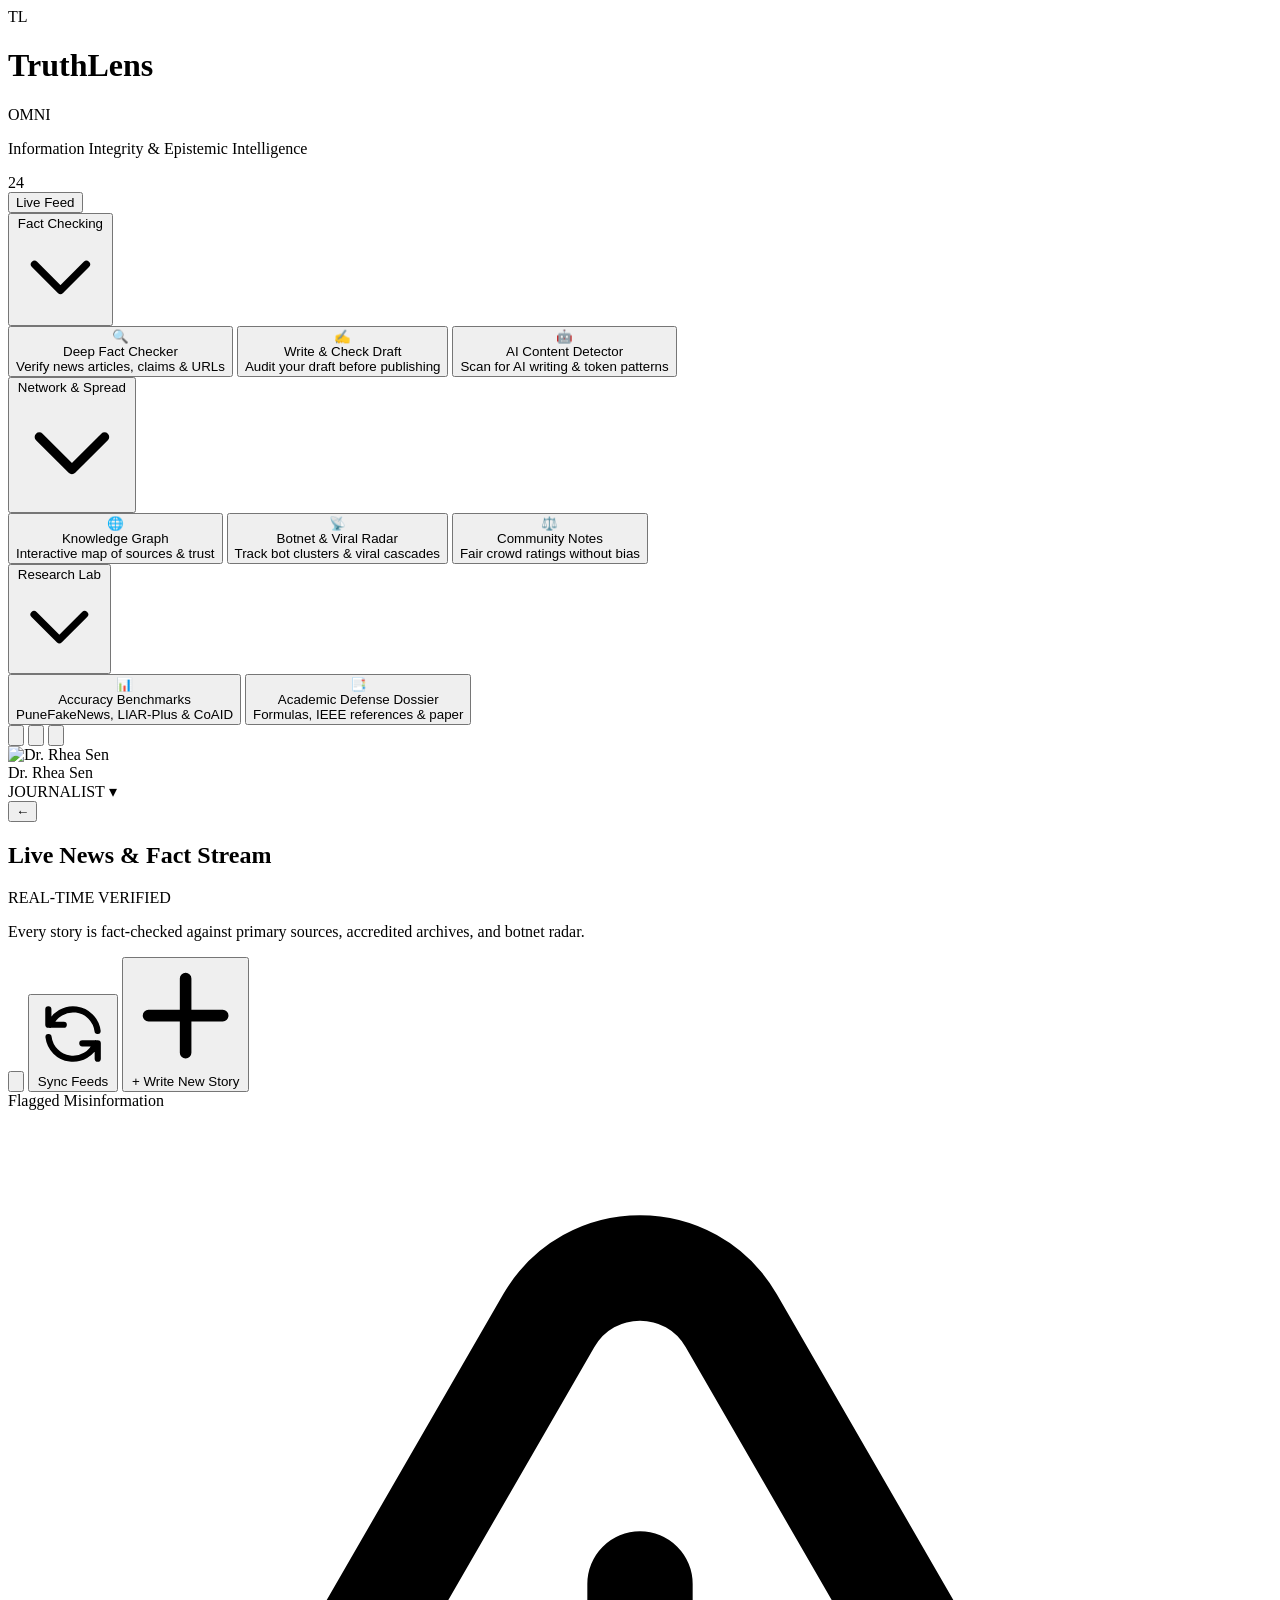
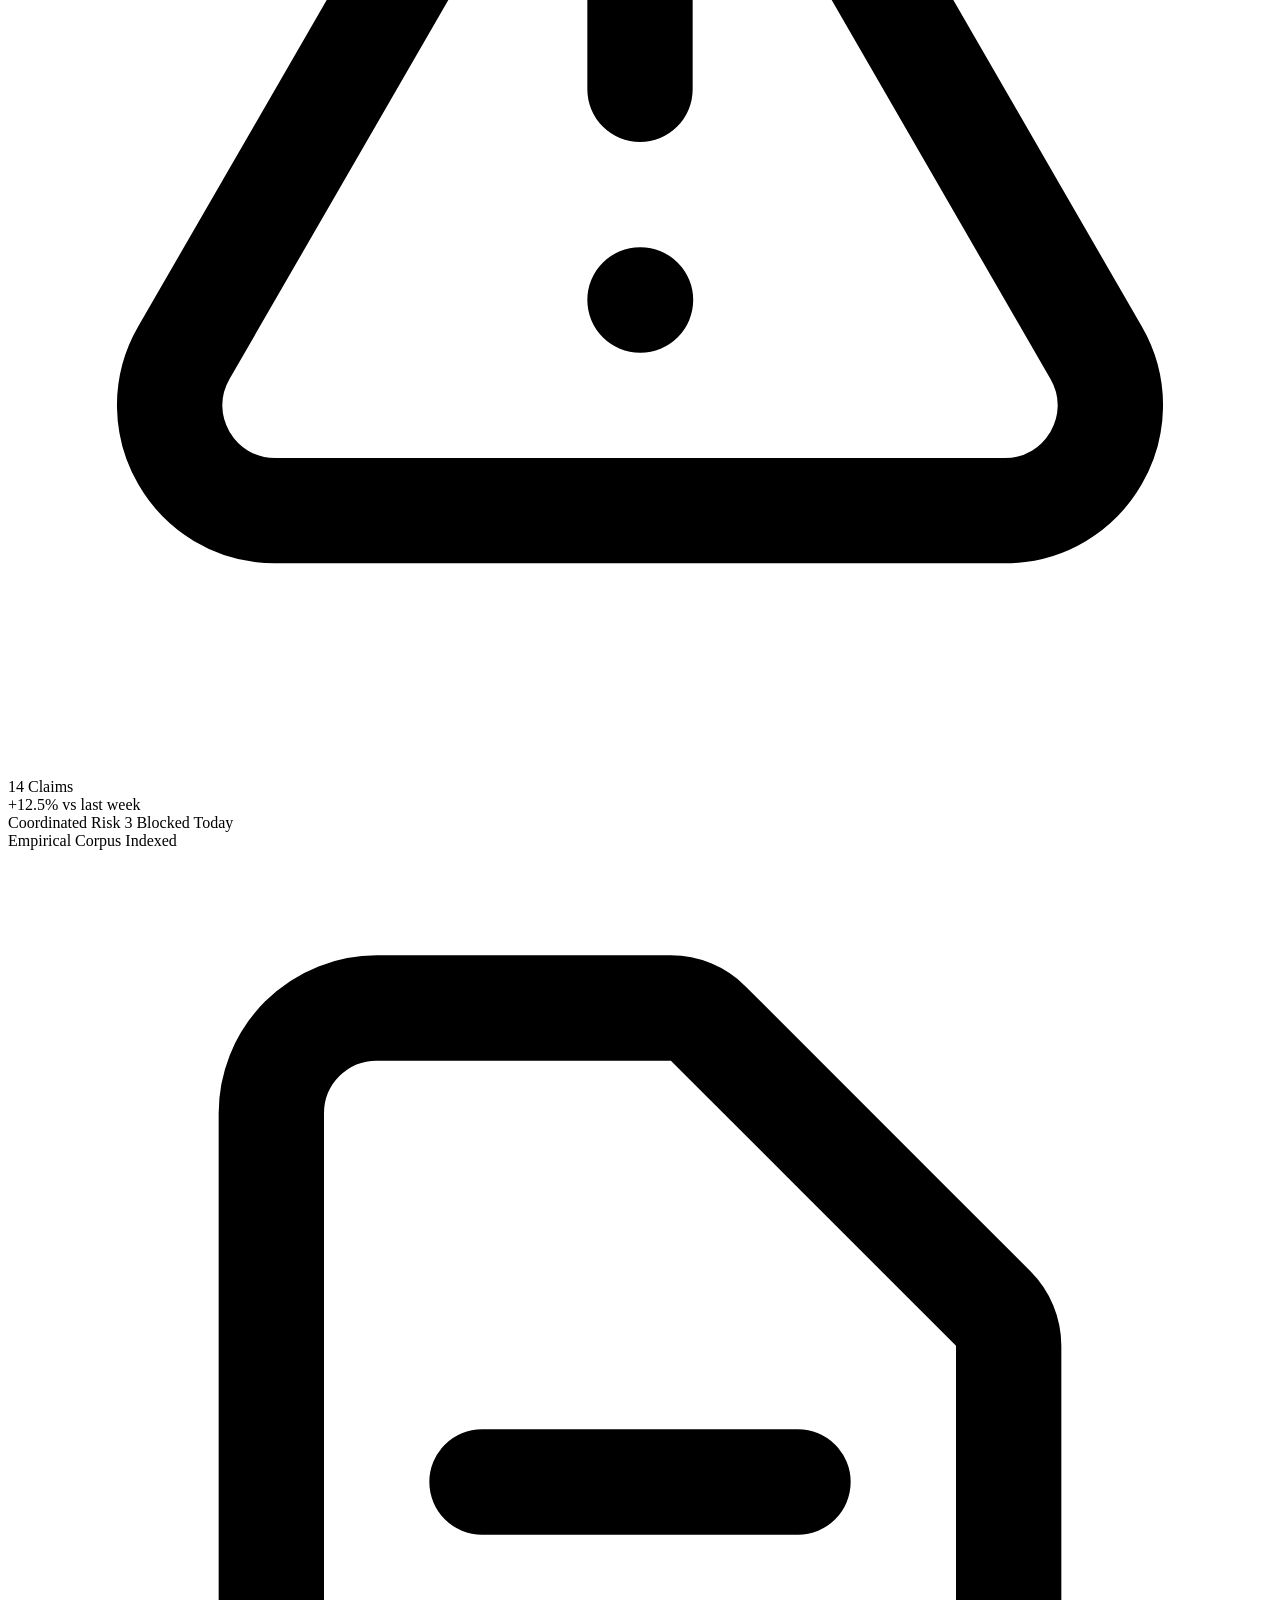
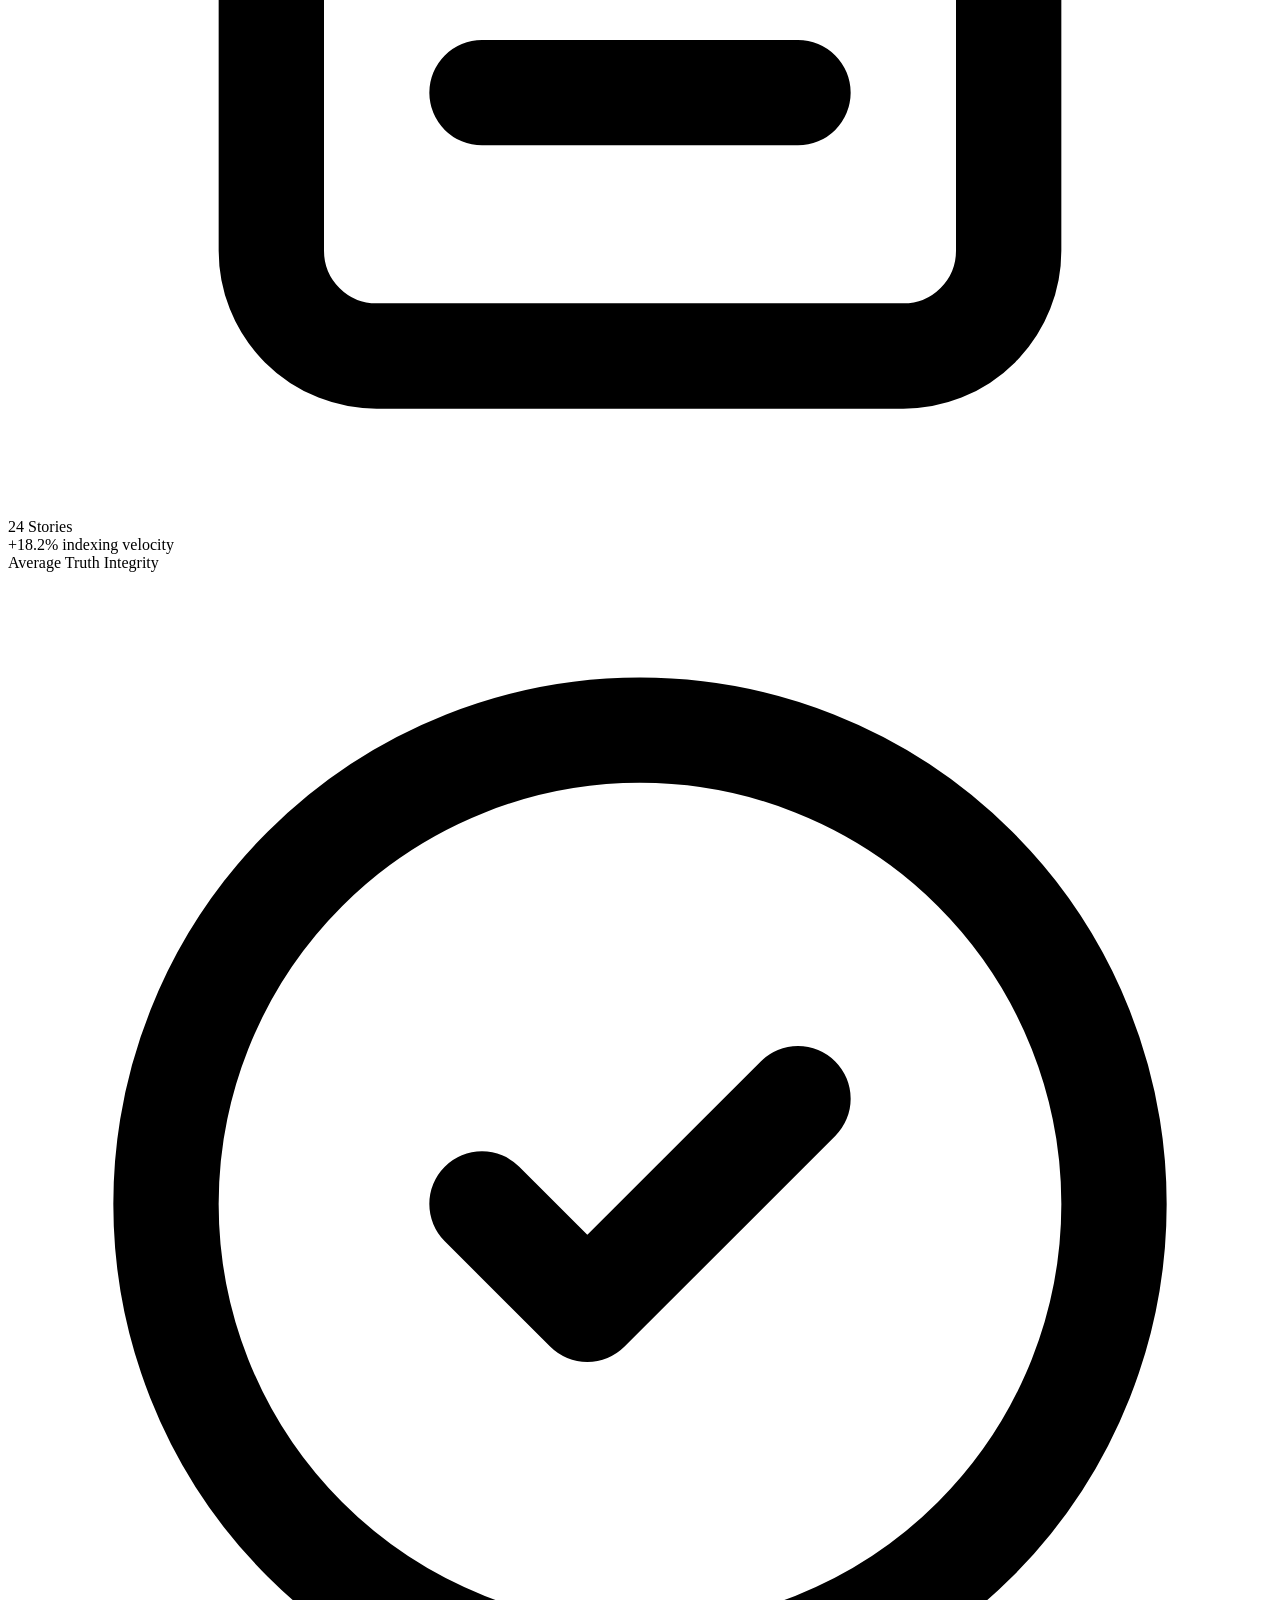
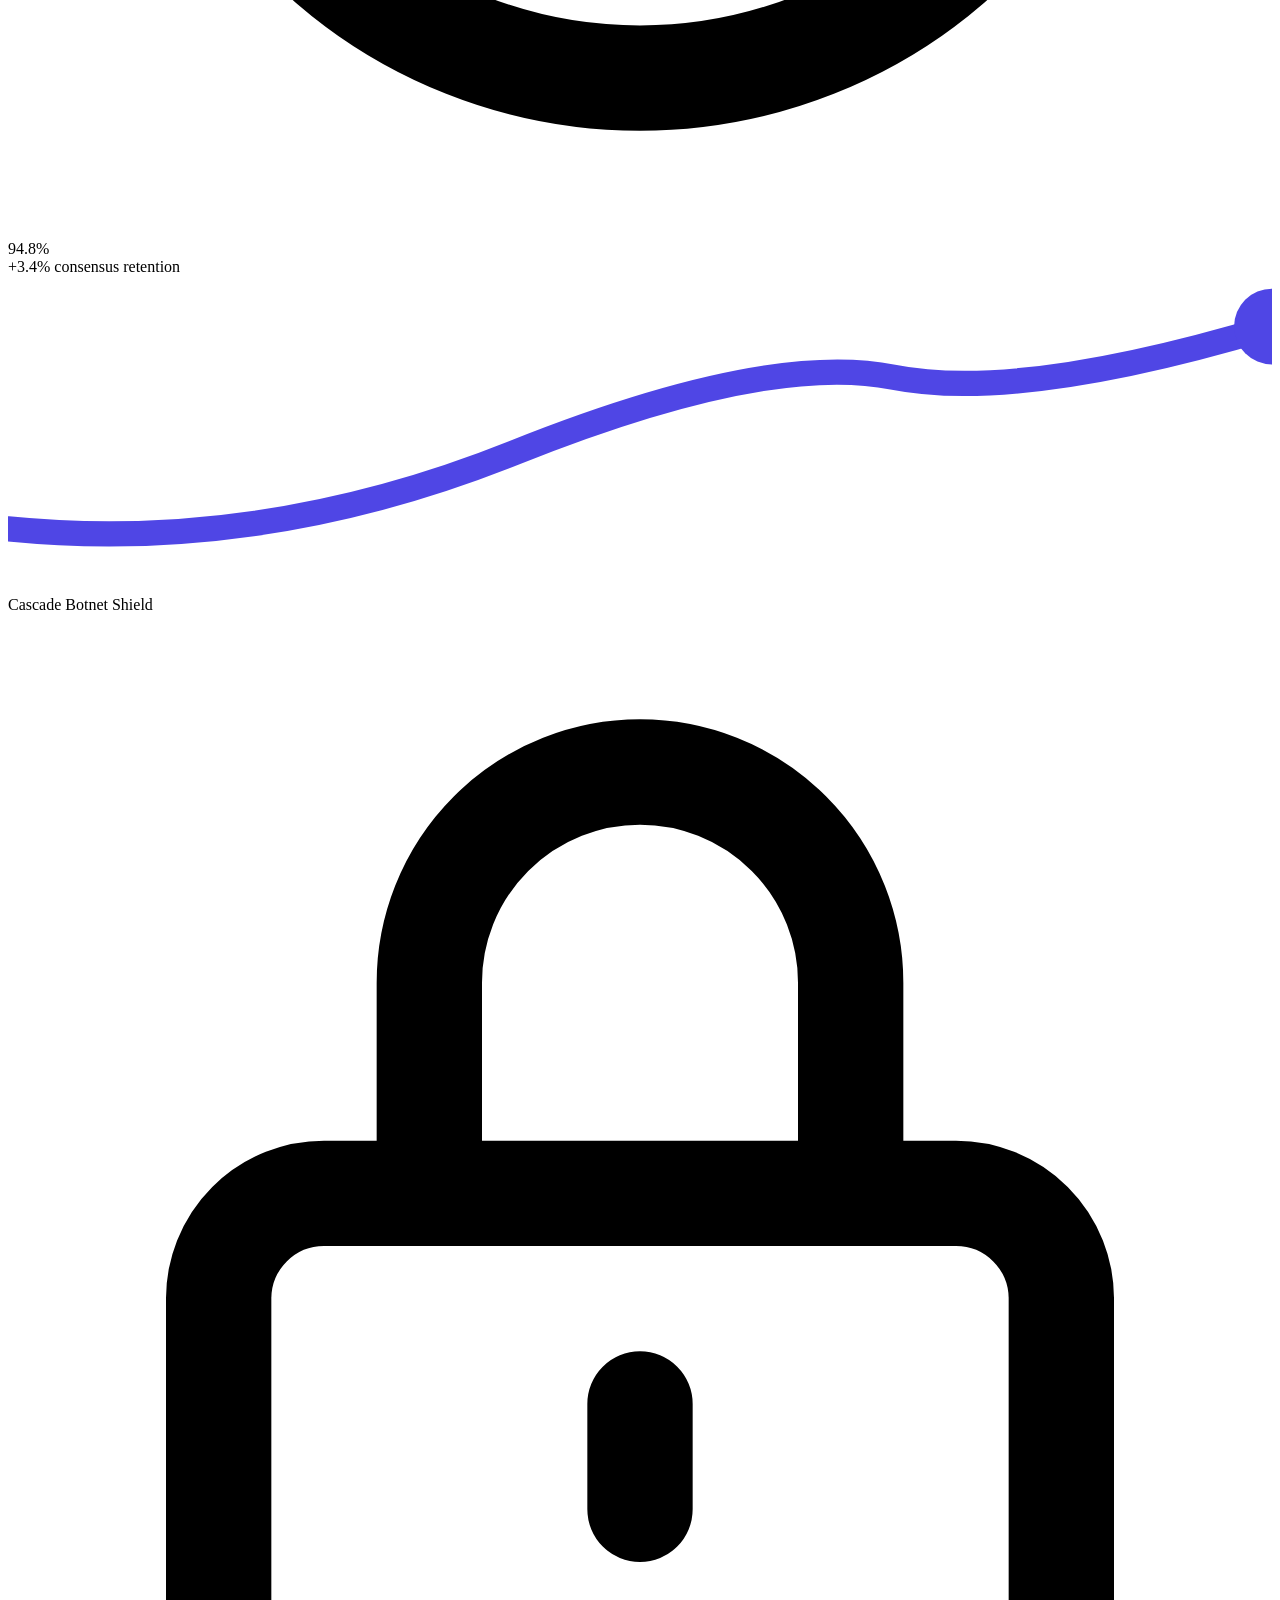
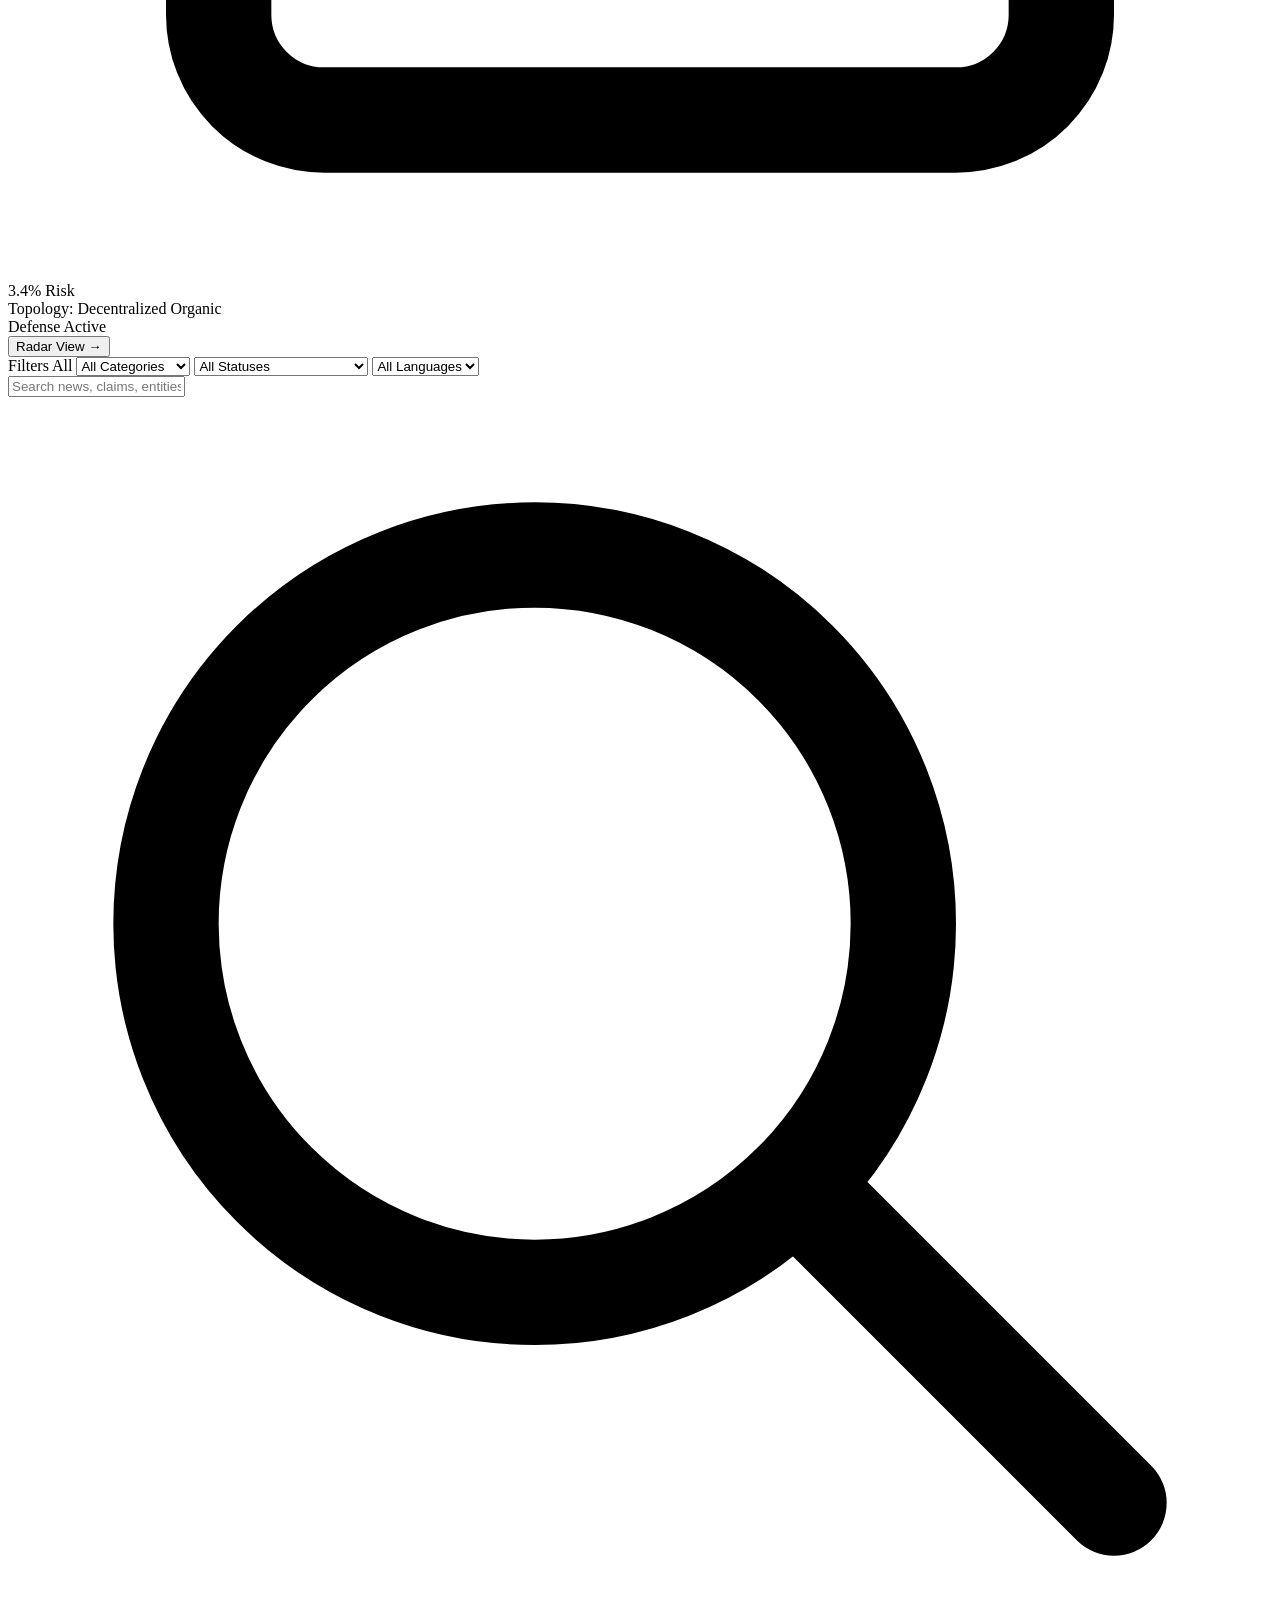
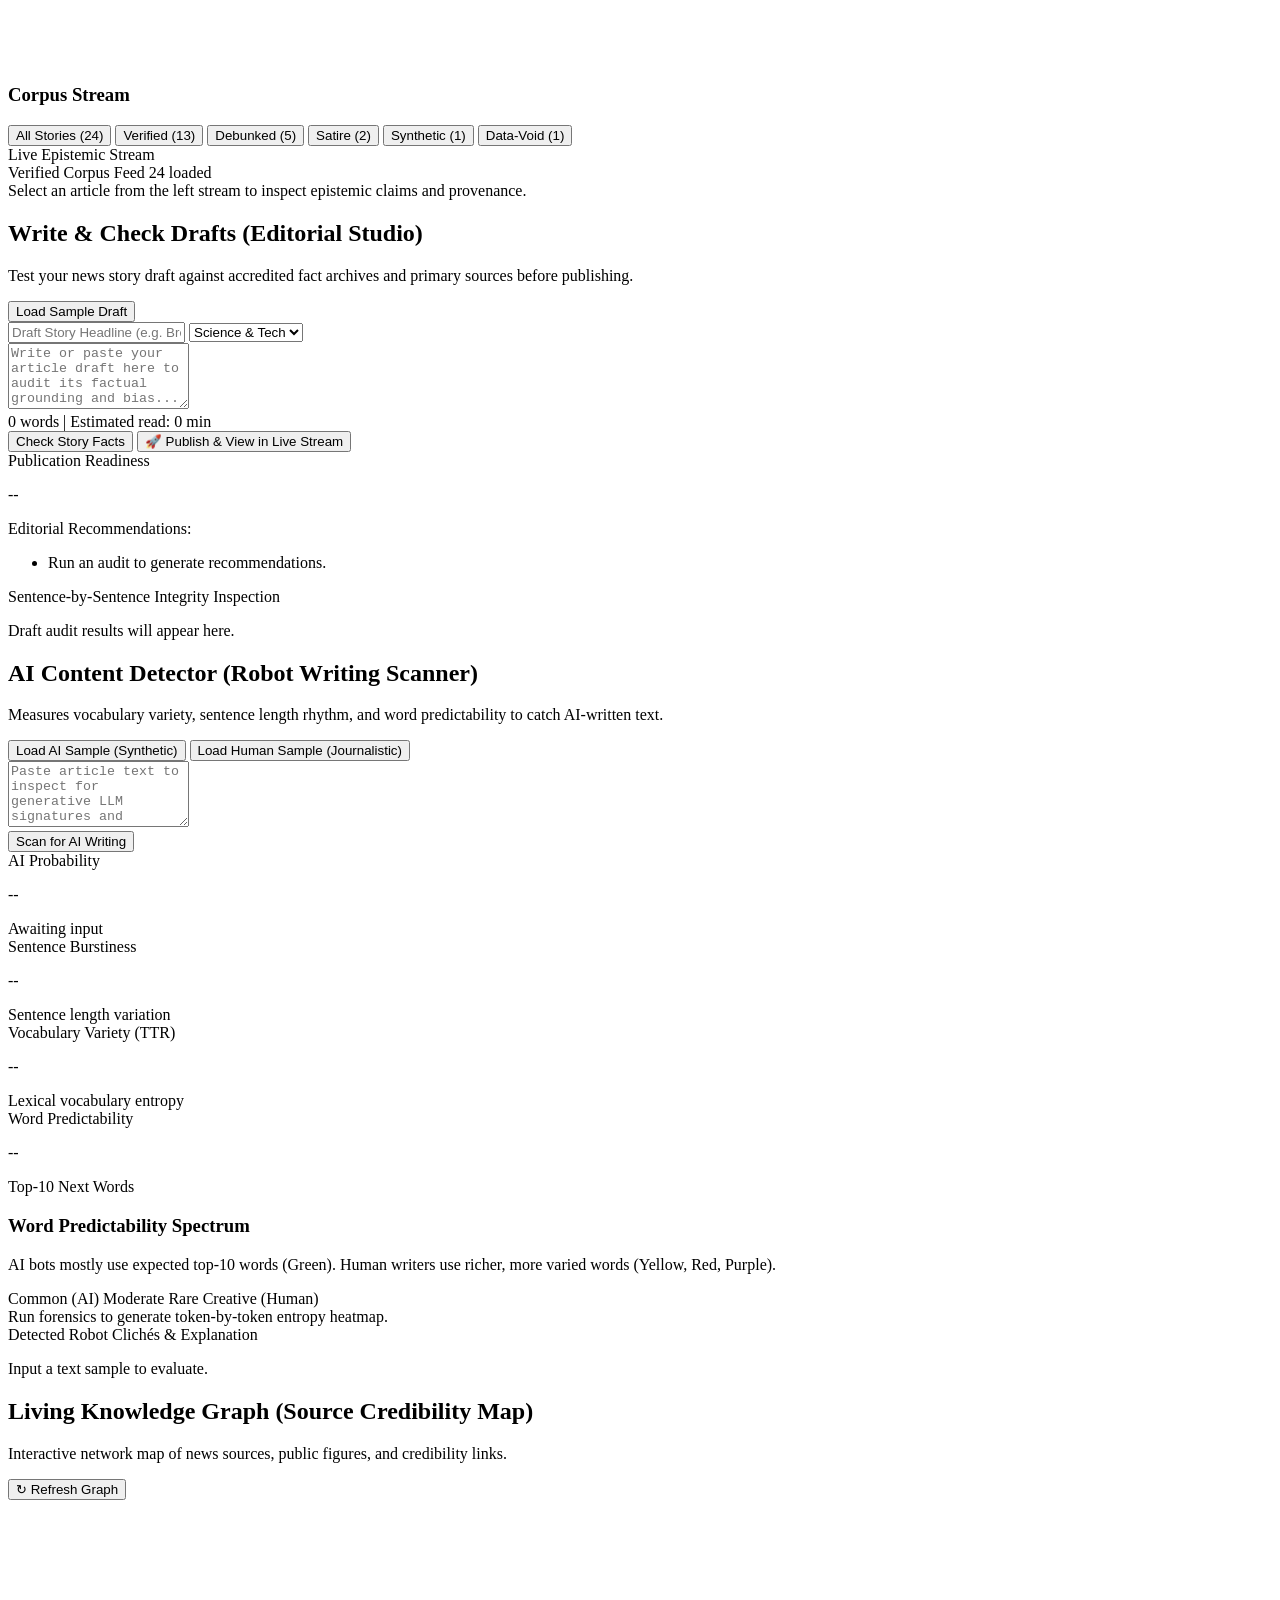
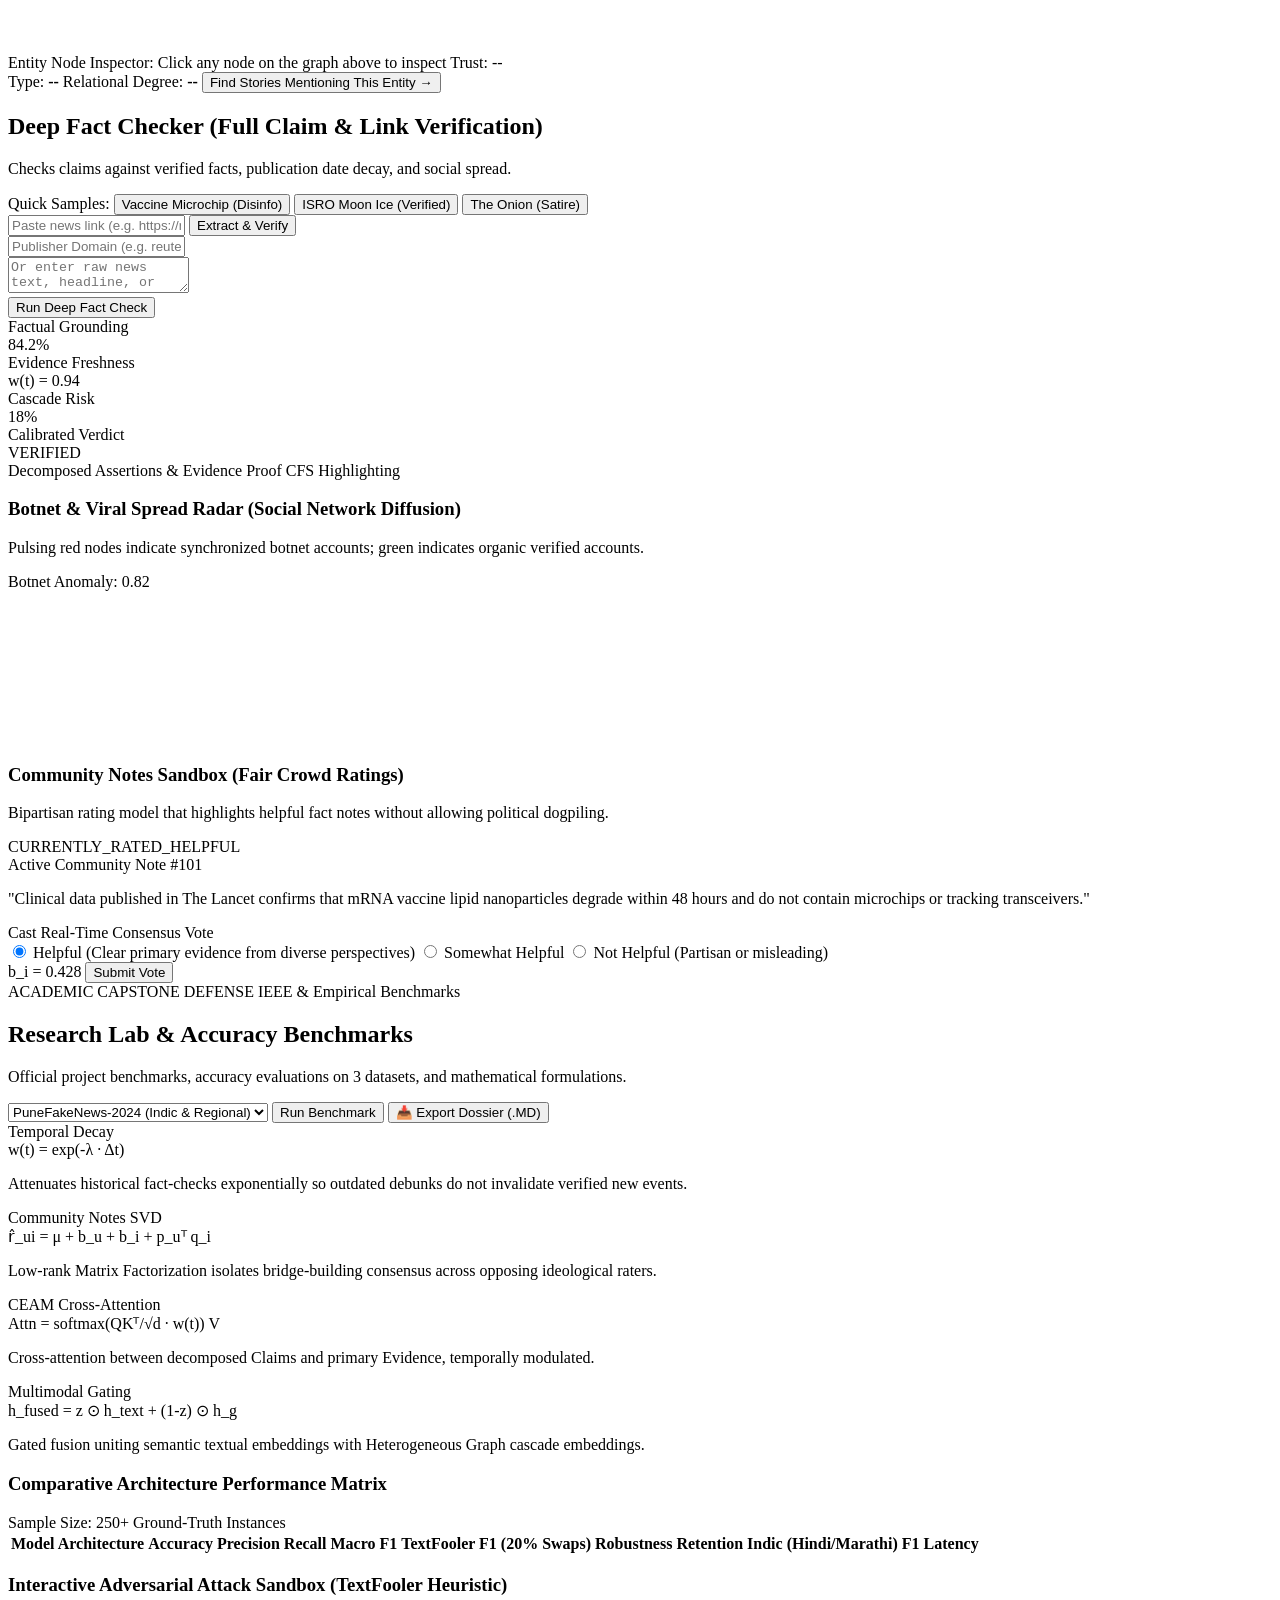
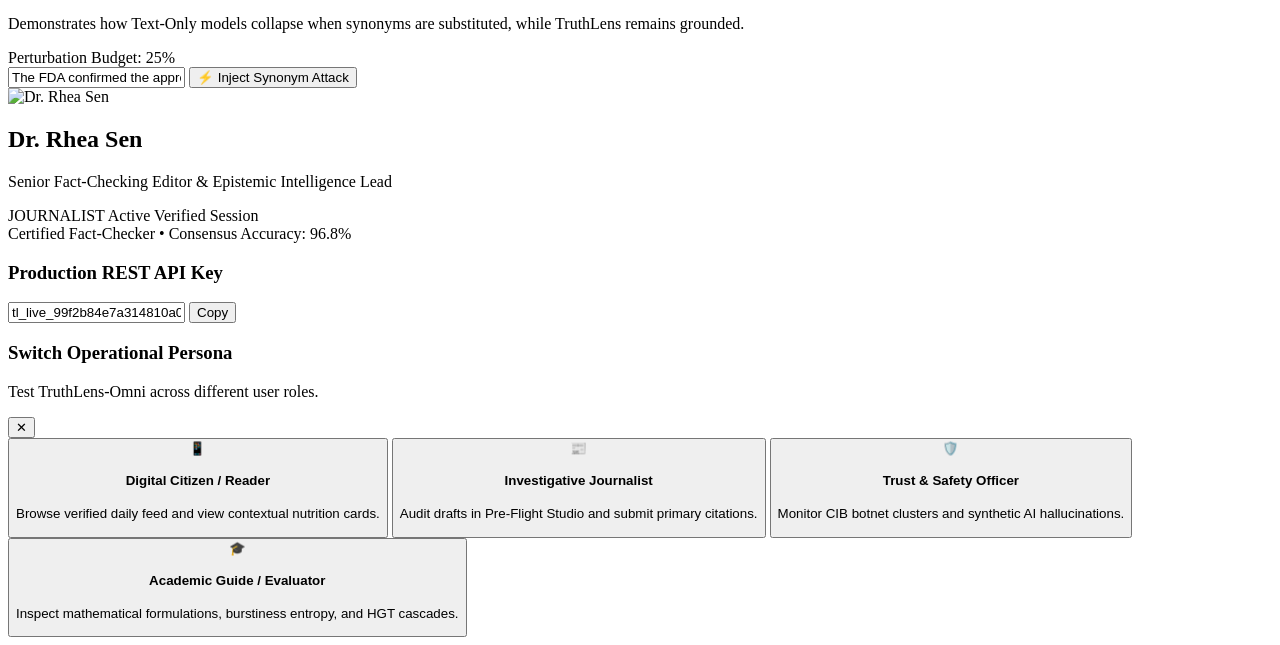
==== src/web/templates/index.html @ 66c55ce2 "feat(ui): implement dropdown navigation, real profile card, simple terminology, smooth redirections," ====
<!DOCTYPE html>
<html lang="en">
<head>
  <meta charset="UTF-8">
  <meta name="viewport" content="width=device-width, initial-scale=1.0">
  <title>TruthLens-Omni | Epistemic Intelligence & Publishing Integrity Platform</title>
  <script src="https://cdn.tailwindcss.com"></script>
  <link rel="preconnect" href="https://fonts.googleapis.com">
  <link rel="preconnect" href="https://fonts.gstatic.com" crossorigin>
  <link href="https://fonts.googleapis.com/css2?family=Plus+Jakarta+Sans:wght@400;500;600;700;800&family=JetBrains+Mono:wght@400;600;700&display=swap" rel="stylesheet">
  <link rel="stylesheet" href="/static/css/styles.css">
  <script>
    tailwind.config = {
      theme: {
        extend: {
          fontFamily: {
            sans: ['"Plus Jakarta Sans"', 'sans-serif'],
            mono: ['"JetBrains Mono"', 'monospace'],
          },
        }
      }
    }
  </script>
</head>
<body class="bg-[#EDEFF5] text-slate-900 font-sans antialiased min-h-screen flex flex-col p-2 sm:p-4 md:p-6 lg:p-8">

  <!-- ========================================================================= -->
  <!-- FINNOVA MASTER DASHBOARD WRAPPER CARD                                      -->
  <!-- ========================================================================= -->
  <div class="w-full max-w-[1440px] mx-auto bg-white rounded-3xl md:rounded-[36px] p-5 sm:p-7 md:p-9 shadow-[0_25px_60px_-15px_rgba(15,23,42,0.07)] border border-slate-200/90 flex flex-col space-y-6">

    <!-- ======================================================================= -->
    <!-- TOP NAVIGATION PILL BAR                                                 -->
    <!-- ======================================================================= -->
    <header class="w-full flex items-center justify-between pb-4 flex-wrap gap-4 border-b border-slate-100">
      <!-- Brand Logo -->
      <div class="flex items-center gap-3 cursor-pointer" onclick="window.location.hash='feed'">
        <div class="w-11 h-11 rounded-2xl bg-gradient-to-tr from-indigo-600 to-indigo-500 flex items-center justify-center text-white font-extrabold text-lg tracking-wider shadow-md shadow-indigo-600/30">
          TL
        </div>
        <div>
          <div class="flex items-center gap-1.5">
            <h1 class="text-base font-extrabold text-slate-900 tracking-tight leading-none">TruthLens</h1>
            <span class="px-1.5 py-0.5 rounded text-[10px] font-bold bg-indigo-50 text-indigo-700 border border-indigo-200/60 leading-none">OMNI</span>
          </div>
          <p class="text-[11px] text-slate-500 font-medium tracking-tight mt-0.5">Information Integrity & Epistemic Intelligence</p>
        </div>
      </div>

      <!-- Center Navigation with Grouped Dropdowns (Finnova Style) -->
      <div class="flex items-center gap-2">
        <span class="w-7 h-7 rounded-full bg-slate-100 border border-slate-200/80 text-slate-700 font-bold text-xs flex items-center justify-center shadow-xs">24</span>
        <nav class="flex items-center bg-[#151624] p-1.5 rounded-full shadow-lg border border-slate-800/90 relative">
          
          <!-- 1. Live Feed (Direct Tab) -->
          <button data-tab="feed" onclick="switchTab('feed')" class="nav-tab-btn px-4 py-1.5 rounded-full text-xs font-semibold transition bg-indigo-600 text-white shadow-xs whitespace-nowrap">
            Live Feed
          </button>

          <!-- 2. Fact Checking Dropdown -->
          <div class="nav-dropdown-group">
            <button class="nav-group-trigger px-3.5 py-1.5 rounded-full text-xs font-medium text-slate-300 hover:text-white flex items-center gap-1 transition">
              <span>Fact Checking</span>
              <svg class="w-3 h-3 text-slate-400" fill="none" stroke="currentColor" viewBox="0 0 24 24"><path stroke-linecap="round" stroke-linejoin="round" stroke-width="2" d="M19 9l-7 7-7-7"></path></svg>
            </button>
            <div class="nav-dropdown-menu absolute top-full left-0 mt-2 bg-[#151624] border border-slate-700/80 rounded-2xl p-2 shadow-2xl z-50 min-w-[260px] flex-col gap-1 backdrop-blur-md">
              <button onclick="switchTab('verify')" data-tab="verify" class="nav-tab-btn nav-dropdown-item">
                <span class="text-base">🔍</span>
                <div>
                  <div class="font-bold text-white text-xs">Deep Fact Checker</div>
                  <div class="text-[10px] text-slate-400">Verify news articles, claims & URLs</div>
                </div>
              </button>
              <button onclick="switchTab('preflight')" data-tab="preflight" class="nav-tab-btn nav-dropdown-item">
                <span class="text-base">✍️</span>
                <div>
                  <div class="font-bold text-white text-xs">Write & Check Draft</div>
                  <div class="text-[10px] text-slate-400">Audit your draft before publishing</div>
                </div>
              </button>
              <button onclick="switchTab('forensics')" data-tab="forensics" class="nav-tab-btn nav-dropdown-item">
                <span class="text-base">🤖</span>
                <div>
                  <div class="font-bold text-white text-xs">AI Content Detector</div>
                  <div class="text-[10px] text-slate-400">Scan for AI writing & token patterns</div>
                </div>
              </button>
            </div>
          </div>

          <!-- 3. Network & Social Dropdown -->
          <div class="nav-dropdown-group">
            <button class="nav-group-trigger px-3.5 py-1.5 rounded-full text-xs font-medium text-slate-300 hover:text-white flex items-center gap-1 transition">
              <span>Network & Spread</span>
              <svg class="w-3 h-3 text-slate-400" fill="none" stroke="currentColor" viewBox="0 0 24 24"><path stroke-linecap="round" stroke-linejoin="round" stroke-width="2" d="M19 9l-7 7-7-7"></path></svg>
            </button>
            <div class="nav-dropdown-menu absolute top-full left-0 mt-2 bg-[#151624] border border-slate-700/80 rounded-2xl p-2 shadow-2xl z-50 min-w-[270px] flex-col gap-1 backdrop-blur-md">
              <button onclick="switchTab('graph')" data-tab="graph" class="nav-tab-btn nav-dropdown-item">
                <span class="text-base">🌐</span>
                <div>
                  <div class="font-bold text-white text-xs">Knowledge Graph</div>
                  <div class="text-[10px] text-slate-400">Interactive map of sources & trust</div>
                </div>
              </button>
              <button onclick="switchTab('cascades')" data-tab="cascades" class="nav-tab-btn nav-dropdown-item">
                <span class="text-base">📡</span>
                <div>
                  <div class="font-bold text-white text-xs">Botnet & Viral Radar</div>
                  <div class="text-[10px] text-slate-400">Track bot clusters & viral cascades</div>
                </div>
              </button>
              <button onclick="switchTab('consensus')" data-tab="consensus" class="nav-tab-btn nav-dropdown-item">
                <span class="text-base">⚖️</span>
                <div>
                  <div class="font-bold text-white text-xs">Community Notes</div>
                  <div class="text-[10px] text-slate-400">Fair crowd ratings without bias</div>
                </div>
              </button>
            </div>
          </div>

          <!-- 4. Research Lab Dropdown -->
          <div class="nav-dropdown-group">
            <button class="nav-group-trigger px-3.5 py-1.5 rounded-full text-xs font-medium text-slate-300 hover:text-white flex items-center gap-1 transition">
              <span>Research Lab</span>
              <svg class="w-3 h-3 text-slate-400" fill="none" stroke="currentColor" viewBox="0 0 24 24"><path stroke-linecap="round" stroke-linejoin="round" stroke-width="2" d="M19 9l-7 7-7-7"></path></svg>
            </button>
            <div class="nav-dropdown-menu absolute top-full right-0 mt-2 bg-[#151624] border border-slate-700/80 rounded-2xl p-2 shadow-2xl z-50 min-w-[270px] flex-col gap-1 backdrop-blur-md">
              <button onclick="switchTab('guide')" data-tab="guide" class="nav-tab-btn nav-dropdown-item">
                <span class="text-base">📊</span>
                <div>
                  <div class="font-bold text-white text-xs">Accuracy Benchmarks</div>
                  <div class="text-[10px] text-slate-400">PuneFakeNews, LIAR-Plus & CoAID</div>
                </div>
              </button>
              <button onclick="switchTab('guide')" data-tab="guide" class="nav-tab-btn nav-dropdown-item">
                <span class="text-base">📑</span>
                <div>
                  <div class="font-bold text-white text-xs">Academic Defense Dossier</div>
                  <div class="text-[10px] text-slate-400">Formulas, IEEE references & paper</div>
                </div>
              </button>
            </div>
          </div>

        </nav>
      </div>

      <!-- Right Controls: Finnova Utility Icons & Real Profile Picture -->
      <div class="flex items-center gap-3">
        <button onclick="switchTab('guide')" class="w-9 h-9 rounded-xl bg-slate-50 hover:bg-slate-100 border border-slate-200 text-slate-600 flex items-center justify-center transition shadow-2xs" title="Documentation & Dossier">
          <svg class="w-4 h-4" fill="none" stroke="currentColor" viewBox="0 0 24 24"><path stroke-linecap="round" stroke-linejoin="round" stroke-width="2" d="M9 12h6m-6 4h6m2 5H7a2 2 0 01-2-2V5a2 2 0 012-2h5.586a1 1 0 01.707.293l5.414 5.414a1 1 0 01.293.707V19a2 2 0 01-2 2z"></path></svg>
        </button>
        <button onclick="switchTab('cascades')" class="w-9 h-9 rounded-xl bg-slate-50 hover:bg-slate-100 border border-slate-200 text-slate-600 flex items-center justify-center transition shadow-2xs relative" title="Alerts & Botnet Warnings">
          <svg class="w-4 h-4" fill="none" stroke="currentColor" viewBox="0 0 24 24"><path stroke-linecap="round" stroke-linejoin="round" stroke-width="2" d="M15 17h5l-1.405-1.405A2.032 2.032 0 0118 14.158V11a6.002 6.002 0 00-4-5.659V5a2 2 0 10-4 0v.341C7.67 6.165 6 8.388 6 11v3.159c0 .538-.214 1.055-.595 1.436L4 17h5m6 0v1a3 3 0 11-6 0v-1m6 0H9"></path></svg>
          <span class="absolute top-1.5 right-1.5 w-2 h-2 rounded-full bg-rose-500 ring-2 ring-white"></span>
        </button>
        <button onclick="switchTab('profile')" class="w-9 h-9 rounded-xl bg-slate-50 hover:bg-slate-100 border border-slate-200 text-slate-600 flex items-center justify-center transition shadow-2xs" title="System Settings">
          <svg class="w-4 h-4" fill="none" stroke="currentColor" viewBox="0 0 24 24"><path stroke-linecap="round" stroke-linejoin="round" stroke-width="2" d="M10.325 4.317c.426-1.756 2.924-1.756 3.35 0a1.724 1.724 0 002.573 1.066c1.543-.94 3.31.826 2.37 2.37a1.724 1.724 0 001.065 2.572c1.756.426 1.756 2.924 0 3.35a1.724 1.724 0 00-1.066 2.573c.94 1.543-.826 3.31-2.37 2.37a1.724 1.724 0 00-2.572 1.065c-.426 1.756-2.924 1.756-3.35 0a1.724 1.724 0 00-2.573-1.066c-1.543.94-3.31-.826-2.37-2.37a1.724 1.724 0 00-1.065-2.572c-1.756-.426-1.756-2.924 0-3.35a1.724 1.724 0 001.066-2.573c-.94-1.543.826-3.31 2.37-2.37.996.608 2.296.07 2.572-1.065z"></path><path stroke-linecap="round" stroke-linejoin="round" stroke-width="2" d="M15 12a3 3 0 11-6 0 3 3 0 016 0z"></path></svg>
        </button>

        <!-- Real Profile Picture + User Card -->
        <div onclick="openAuthModal()" class="pl-1.5 pr-3.5 py-1.5 bg-white hover:bg-slate-50 border border-slate-200/90 rounded-full cursor-pointer shadow-xs flex items-center gap-2.5 transition">
          <div class="relative w-8 h-8 rounded-full overflow-hidden ring-2 ring-indigo-600/20">
            <img src="https://images.unsplash.com/photo-1534528741775-53994a69daeb?auto=format&fit=crop&w=120&h=120&q=80" alt="Dr. Rhea Sen" class="w-full h-full object-cover">
            <span class="absolute bottom-0 right-0 w-2 h-2 rounded-full bg-emerald-500 ring-1 ring-white"></span>
          </div>
          <div class="text-left hidden sm:block">
            <div class="text-xs font-bold text-slate-900 leading-tight">Dr. Rhea Sen</div>
            <div class="text-[10px] text-slate-500 font-medium flex items-center gap-1">
              <span id="user-role-badge">JOURNALIST</span>
              <span>▾</span>
            </div>
          </div>
        </div>
      </div>
    </header>

    <!-- ======================================================================= -->
    <!-- MAIN APP CONTAINER                                                      -->
    <!-- ======================================================================= -->
    <main class="w-full flex-1">

      <!-- ===================================================================== -->
      <!-- TAB 1: DAILY EPISTEMIC FEED ("Daily Info")                            -->
      <!-- ===================================================================== -->
      <section id="page-feed" class="page-view space-y-6">
        
        <!-- Top Title & Quick Actions Row -->
        <div class="flex items-center justify-between flex-wrap gap-4 pt-1">
          <div class="flex items-center gap-3">
            <button onclick="resetFeedFilters()" class="w-9 h-9 rounded-full bg-slate-100 hover:bg-slate-200 text-slate-700 flex items-center justify-center text-sm font-bold transition shadow-xs" title="Reset View">
              ←
            </button>
            <div>
              <div class="flex items-center gap-2">
                <h2 class="text-2xl font-extrabold text-slate-900 tracking-tight">Live News & Fact Stream</h2>
                <span class="px-2 py-0.5 rounded-full text-[10px] font-bold bg-emerald-50 text-emerald-700 border border-emerald-200">REAL-TIME VERIFIED</span>
              </div>
              <p class="text-xs text-slate-500 font-medium mt-0.5">Every story is fact-checked against primary sources, accredited archives, and botnet radar.</p>
            </div>
          </div>
          <div class="flex items-center gap-2">
            <button onclick="resetFeedFilters()" class="p-2.5 rounded-xl bg-white border border-slate-200 text-slate-600 hover:text-slate-900 hover:bg-slate-50 shadow-xs transition" title="Reset Filters">
              <svg class="w-4 h-4" fill="none" stroke="currentColor" viewBox="0 0 24 24"><path stroke-linecap="round" stroke-linejoin="round" stroke-width="2" d="M4 4v5h.582m15.356 2A8.001 8.001 0 004.582 9m0 0H9m11 11v-5h-.581m0 0a8.003 8.003 0 01-15.357-2m15.357 2H15"></path></svg>
            </button>
            <button id="btn-sync-feeds" class="px-4 py-2.5 bg-white hover:bg-slate-50 border border-slate-200 text-slate-700 rounded-full text-xs font-semibold shadow-xs transition flex items-center gap-2">
              <svg class="w-3.5 h-3.5 text-slate-500" fill="none" stroke="currentColor" viewBox="0 0 24 24"><path stroke-linecap="round" stroke-linejoin="round" stroke-width="2" d="M4 4v5h.582m15.356 2A8.001 8.001 0 004.582 9m0 0H9m11 11v-5h-.581m0 0a8.003 8.003 0 01-15.357-2m15.357 2H15"></path></svg>
              <span>Sync Feeds</span>
            </button>
            <button onclick="switchTab('preflight')" class="px-5 py-2.5 bg-indigo-600 hover:bg-indigo-700 text-white rounded-full text-xs font-bold shadow-md shadow-indigo-600/25 transition flex items-center gap-1.5">
              <svg class="w-3.5 h-3.5" fill="none" stroke="currentColor" viewBox="0 0 24 24"><path stroke-linecap="round" stroke-linejoin="round" stroke-width="2.5" d="M12 4v16m8-8H4"></path></svg>
              <span>+ Write New Story</span>
            </button>
          </div>
        </div>

      <!-- 4 Finnova KPI Metric Cards -->
      <div class="grid grid-cols-1 sm:grid-cols-2 lg:grid-cols-4 gap-4">
        <!-- Card 1: Misinformation Flagged -->
        <div class="bg-white rounded-2xl p-5 border border-slate-200/90 card-shadow flex flex-col justify-between h-44 hover:border-slate-300 transition">
          <div class="flex items-center justify-between">
            <span class="text-xs text-slate-500 font-semibold tracking-tight">Flagged Misinformation</span>
            <div class="w-7 h-7 rounded-lg bg-rose-50 border border-rose-200/60 flex items-center justify-center text-rose-600">
              <svg class="w-3.5 h-3.5" fill="none" stroke="currentColor" viewBox="0 0 24 24"><path stroke-linecap="round" stroke-linejoin="round" stroke-width="2" d="M12 9v2m0 4h.01m-6.938 4h13.856c1.54 0 2.502-1.667 1.732-3L13.732 4c-.77-1.333-2.694-1.333-3.464 0L3.34 16c-.77 1.333.192 3 1.732 3z"></path></svg>
            </div>
          </div>
          <div>
            <div id="stat-card-debunked" class="text-3xl font-extrabold text-slate-900 tabular tracking-tight">14 Claims</div>
            <div class="text-xs text-rose-600 font-semibold mt-1 flex items-center gap-1">
              <span>+12.5%</span> <span class="text-slate-400 font-normal">vs last week</span>
            </div>
          </div>
          <div class="pt-2.5 border-t border-slate-100 flex items-center justify-between text-xs">
            <span class="inline-flex items-center gap-1.5 px-2 py-0.5 rounded text-[10px] font-semibold bg-rose-50 text-rose-700 border border-rose-200/60">
              <span class="w-1.5 h-1.5 rounded-full bg-rose-500"></span> Coordinated Risk
            </span>
            <span class="text-[11px] text-slate-400 font-medium">3 Blocked Today</span>
          </div>
        </div>

        <!-- Card 2: Empirically Verified Stories -->
        <div class="bg-white rounded-2xl p-5 border border-slate-200/90 card-shadow flex flex-col justify-between h-44 hover:border-slate-300 transition">
          <div class="flex items-center justify-between">
            <span class="text-xs text-slate-500 font-semibold tracking-tight">Empirical Corpus Indexed</span>
            <div class="w-7 h-7 rounded-lg bg-indigo-50 border border-indigo-200/60 flex items-center justify-center text-indigo-600">
              <svg class="w-3.5 h-3.5" fill="none" stroke="currentColor" viewBox="0 0 24 24"><path stroke-linecap="round" stroke-linejoin="round" stroke-width="2" d="M9 12h6m-6 4h6m2 5H7a2 2 0 01-2-2V5a2 2 0 012-2h5.586a1 1 0 01.707.293l5.414 5.414a1 1 0 01.293.707V19a2 2 0 01-2 2z"></path></svg>
            </div>
          </div>
          <div>
            <div id="stat-card-verified" class="text-3xl font-extrabold text-slate-900 tabular tracking-tight">24 Stories</div>
            <div class="text-xs text-emerald-600 font-semibold mt-1 flex items-center gap-1">
              <span>+18.2%</span> <span class="text-slate-400 font-normal">indexing velocity</span>
            </div>
          </div>
          <!-- Mini CSS Bar Chart (Finnova style) -->
          <div class="flex items-end gap-1.5 h-7 pt-1">
            <div class="flex-1 bg-indigo-100 hover:bg-indigo-600 rounded-t transition-all h-2.5" title="Mon"></div>
            <div class="flex-1 bg-indigo-100 hover:bg-indigo-600 rounded-t transition-all h-4" title="Tue"></div>
            <div class="flex-1 bg-indigo-200 hover:bg-indigo-600 rounded-t transition-all h-6" title="Wed"></div>
            <div class="flex-1 bg-indigo-600 rounded-t transition-all h-7" title="Thu"></div>
            <div class="flex-1 bg-indigo-200 hover:bg-indigo-600 rounded-t transition-all h-5" title="Fri"></div>
            <div class="flex-1 bg-indigo-600 rounded-t transition-all h-6" title="Sat"></div>
          </div>
        </div>

        <!-- Card 3: Average Truth Integrity -->
        <div class="bg-white rounded-2xl p-5 border border-slate-200/90 card-shadow flex flex-col justify-between h-44 hover:border-slate-300 transition">
          <div class="flex items-center justify-between">
            <span class="text-xs text-slate-500 font-semibold tracking-tight">Average Truth Integrity</span>
            <div class="w-7 h-7 rounded-lg bg-emerald-50 border border-emerald-200/60 flex items-center justify-center text-emerald-600">
              <svg class="w-3.5 h-3.5" fill="none" stroke="currentColor" viewBox="0 0 24 24"><path stroke-linecap="round" stroke-linejoin="round" stroke-width="2" d="M9 12l2 2 4-4m6 2a9 9 0 11-18 0 9 9 0 0118 0z"></path></svg>
            </div>
          </div>
          <div>
            <div id="stat-card-truth" class="text-3xl font-extrabold text-slate-900 tabular tracking-tight">94.8%</div>
            <div class="text-xs text-emerald-600 font-semibold mt-1 flex items-center gap-1">
              <span>+3.4%</span> <span class="text-slate-400 font-normal">consensus retention</span>
            </div>
          </div>
          <!-- Mini Sparkline SVG -->
          <div class="w-full h-7 pt-1">
            <svg class="w-full h-full overflow-visible" viewBox="0 0 100 25" preserveAspectRatio="none">
              <path d="M 0,20 Q 20,22 40,14 T 70,8 T 100,4" fill="none" stroke="#4F46E5" stroke-width="2" stroke-linecap="round"></path>
              <circle cx="100" cy="4" r="3" fill="#4F46E5"></circle>
            </svg>
          </div>
        </div>

        <!-- Card 4: Propagation Health & Guard -->
        <div class="bg-white rounded-2xl p-5 border border-slate-200/90 card-shadow flex flex-col justify-between h-44 hover:border-slate-300 transition">
          <div class="flex items-center justify-between">
            <span class="text-xs text-slate-500 font-semibold tracking-tight">Cascade Botnet Shield</span>
            <div class="w-7 h-7 rounded-lg bg-sky-50 border border-sky-200/60 flex items-center justify-center text-sky-600">
              <svg class="w-3.5 h-3.5" fill="none" stroke="currentColor" viewBox="0 0 24 24"><path stroke-linecap="round" stroke-linejoin="round" stroke-width="2" d="M12 15v2m-6 4h12a2 2 0 002-2v-6a2 2 0 00-2-2H6a2 2 0 00-2 2v6a2 2 0 002 2zm10-10V7a4 4 0 00-8 0v4h8z"></path></svg>
            </div>
          </div>
          <div>
            <div id="stat-card-cib" class="text-3xl font-extrabold text-slate-900 tabular tracking-tight">3.4% Risk</div>
            <div class="text-xs text-slate-500 font-medium mt-1 flex items-center gap-1">
              <span>Topology:</span> <span class="text-emerald-600 font-semibold">Decentralized Organic</span>
            </div>
          </div>
          <div class="flex items-center justify-between gap-2 pt-2.5 border-t border-slate-100">
            <div class="flex items-center gap-1.5">
              <span class="w-2 h-2 rounded-full bg-emerald-500 animate-pulse"></span>
              <span class="text-[11px] font-semibold text-slate-600">Defense Active</span>
            </div>
            <button onclick="switchTab('cascades')" class="px-2.5 py-1 bg-slate-900 hover:bg-slate-800 text-white text-[11px] font-semibold rounded-lg transition">
              Radar View →
            </button>
          </div>
        </div>
      </div>

      <!-- Active Filters Toolbar (Finnova style) -->
      <div class="flex items-center justify-between flex-wrap gap-3 py-1">
        <div class="flex items-center gap-2 flex-wrap">
          <span class="px-3 py-1.5 rounded-lg bg-slate-100 text-slate-700 text-xs font-bold border border-slate-200/80 flex items-center gap-1.5">
            Filters <span id="feed-active-filter-badge" class="w-4 h-4 rounded-full bg-slate-800 text-white flex items-center justify-center text-[10px]">All</span>
          </span>
          <select id="feed-filter-category" class="px-3.5 py-1.5 rounded-xl border border-slate-200 text-xs text-slate-700 bg-white font-semibold focus:ring-2 focus:ring-indigo-500 shadow-xs">
            <option value="All">All Categories</option>
            <option value="Science & Tech">Science & Tech</option>
            <option value="Health">Health</option>
            <option value="Politics">Politics</option>
            <option value="Finance">Finance</option>
            <option value="Climate">Climate</option>
            <option value="Infrastructure">Infrastructure</option>
            <option value="Satire">Satire</option>
            <option value="Tech Forensics">Tech Forensics</option>
          </select>
          <select id="feed-filter-status" class="px-3.5 py-1.5 rounded-xl border border-slate-200 text-xs text-slate-700 bg-white font-semibold focus:ring-2 focus:ring-indigo-500 shadow-xs">
            <option value="All">All Statuses</option>
            <option value="REAL">Verified Ground Truth</option>
            <option value="FAKE">Debunked Misinformation</option>
            <option value="SATIRE">Satirical Parody</option>
            <option value="SYNTHETIC">Synthetic AI Text</option>
            <option value="DATA_VOID">Breaking Data-Void</option>
          </select>
          <select id="feed-filter-language" class="px-3.5 py-1.5 rounded-xl border border-slate-200 text-xs text-slate-700 bg-white font-semibold focus:ring-2 focus:ring-indigo-500 shadow-xs">
            <option value="All">All Languages</option>
            <option value="en">English (EN)</option>
            <option value="hi">हिन्दी (Hindi)</option>
            <option value="mr">मराठी (Marathi)</option>
          </select>
        </div>
        <div class="relative w-full sm:w-64">
          <input id="feed-search-input" type="text" placeholder="Search news, claims, entities..." class="w-full pl-9 pr-3 py-1.5 rounded-xl border border-slate-200 text-xs text-slate-700 bg-white placeholder-slate-400 focus:outline-none focus:ring-2 focus:ring-indigo-500 shadow-xs">
          <svg class="w-4 h-4 text-slate-400 absolute left-3 top-2" fill="none" stroke="currentColor" viewBox="0 0 24 24"><path stroke-linecap="round" stroke-linejoin="round" stroke-width="2" d="M21 21l-6-6m2-5a7 7 0 11-14 0 7 7 0 0114 0z"></path></svg>
        </div>
      </div>

      <!-- Master Dark Finnova Container (#151624) with Split Screen -->
      <div class="bg-[#151624] text-white rounded-3xl p-5 md:p-7 shadow-2xl border border-white/5 space-y-6">
        <!-- Sub-tabs row -->
        <div class="flex items-center justify-between flex-wrap gap-3 pb-3 border-b border-white/5">
          <div class="flex items-center gap-2 flex-wrap">
            <h3 class="text-sm font-extrabold text-white tracking-wide mr-2">Corpus Stream</h3>
            <div class="flex items-center bg-[#1F2136] p-1 rounded-full border border-white/5 flex-wrap" id="feed-status-tabs">
              <button onclick="setFeedStatusFilter('All')" data-status="All" class="feed-status-pill px-3.5 py-1.5 rounded-full text-xs font-semibold bg-indigo-600 text-white shadow-xs transition">
                All Stories (<span id="count-all">24</span>)
              </button>
              <button onclick="setFeedStatusFilter('REAL')" data-status="REAL" class="feed-status-pill px-3.5 py-1.5 rounded-full text-xs font-semibold text-slate-400 hover:text-white transition">
                Verified (<span id="count-real">13</span>)
              </button>
              <button onclick="setFeedStatusFilter('FAKE')" data-status="FAKE" class="feed-status-pill px-3.5 py-1.5 rounded-full text-xs font-semibold text-slate-400 hover:text-white transition">
                Debunked (<span id="count-fake">5</span>)
              </button>
              <button onclick="setFeedStatusFilter('SATIRE')" data-status="SATIRE" class="feed-status-pill px-3.5 py-1.5 rounded-full text-xs font-semibold text-slate-400 hover:text-white transition">
                Satire (<span id="count-satire">2</span>)
              </button>
              <button onclick="setFeedStatusFilter('SYNTHETIC')" data-status="SYNTHETIC" class="feed-status-pill px-3.5 py-1.5 rounded-full text-xs font-semibold text-slate-400 hover:text-white transition">
                Synthetic (<span id="count-synth">1</span>)
              </button>
              <button onclick="setFeedStatusFilter('DATA_VOID')" data-status="DATA_VOID" class="feed-status-pill px-3.5 py-1.5 rounded-full text-xs font-semibold text-slate-400 hover:text-white transition">
                Data-Void (<span id="count-void">1</span>)
              </button>
            </div>
          </div>
          <div class="flex items-center gap-2 text-slate-400 text-xs">
            <span class="w-2 h-2 rounded-full bg-emerald-400 animate-pulse"></span>
            <span class="font-mono text-[11px] text-slate-300">Live Epistemic Stream</span>
          </div>
        </div>

        <!-- Split Layout: Left Articles List & Right Elevated Inspection Dossier -->
        <div class="grid grid-cols-1 lg:grid-cols-12 gap-6 items-start">
          
          <!-- Left Column (5/12): Scrollable Article List -->
          <div class="lg:col-span-5 flex flex-col space-y-3">
            <div class="flex items-center justify-between text-xs font-bold text-slate-400 px-1">
              <span>Verified Corpus Feed</span>
              <span id="feed-article-total-badge" class="tabular font-mono text-[11px] text-indigo-300">24 loaded</span>
            </div>
            <div id="feed-articles-container" class="space-y-2.5 max-h-[640px] overflow-y-auto pr-2 custom-scrollbar">
              <!-- Dynamically injected via app.js -->
            </div>
          </div>

          <!-- Right Column (7/12): Elevated Finnova Dossier Pane (linear-gradient) -->
          <div class="lg:col-span-7">
            <div id="feed-active-dossier" class="bg-gradient-to-br from-[#373268] to-[#221E48] rounded-[26px] p-6 md:p-7 border border-indigo-400/20 shadow-2xl text-white space-y-5 lg:sticky lg:top-6 transition-all duration-200">
              <!-- Dynamically rendered active article dossier -->
              <div class="p-8 text-center text-slate-300">Select an article from the left stream to inspect epistemic claims and provenance.</div>
            </div>
          </div>

        </div>
      </div>

    </section>

    <!-- ======================================================================= -->
    <!-- TAB 2: PRE-FLIGHT STUDIO ("Write & Check Drafts")                       -->
    <!-- ======================================================================= -->
    <section id="page-preflight" class="page-view hidden space-y-6">
      <div class="bg-white rounded-2xl p-6 border border-slate-200/90 card-shadow space-y-4">
        <div class="flex items-center justify-between flex-wrap gap-2">
          <div>
            <h2 class="text-xl font-bold text-slate-900 tracking-tight">Write & Check Drafts (Editorial Studio)</h2>
            <p class="text-xs text-slate-500">Test your news story draft against accredited fact archives and primary sources before publishing.</p>
          </div>
          <button onclick="loadPreflightSample()" class="px-3 py-1.5 bg-slate-100 text-slate-700 hover:bg-slate-200 rounded-lg text-xs font-semibold border border-slate-200 transition">
            Load Sample Draft
          </button>
        </div>

        <div class="grid grid-cols-1 md:grid-cols-3 gap-3">
          <input id="preflight-title" type="text" placeholder="Draft Story Headline (e.g. Breakthrough Mineral Spectroscopy Findings)" class="md:col-span-2 px-4 py-2.5 rounded-xl border border-slate-200 text-xs text-slate-800 placeholder-slate-400 focus:outline-none focus:ring-2 focus:ring-indigo-500">
          <select id="preflight-category" class="px-3 py-2 rounded-xl border border-slate-200 text-xs text-slate-700 bg-white font-medium focus:ring-2 focus:ring-indigo-500">
            <option value="Science & Tech">Science & Tech</option>
            <option value="Health">Health</option>
            <option value="Politics">Politics</option>
            <option value="Finance">Finance</option>
            <option value="Climate">Climate</option>
            <option value="General">General</option>
          </select>
        </div>

        <textarea id="preflight-draft-text" rows="4" placeholder="Write or paste your article draft here to audit its factual grounding and bias..." class="w-full px-4 py-3 rounded-xl border border-slate-200 text-xs text-slate-800 placeholder-slate-400 focus:outline-none focus:ring-2 focus:ring-indigo-500"></textarea>

        <div class="flex items-center justify-between text-xs text-slate-400 flex-wrap gap-2">
          <span id="preflight-word-count">0 words | Estimated read: 0 min</span>
          <div class="flex items-center gap-2">
            <button id="btn-run-preflight" class="px-5 py-2.5 bg-indigo-600 hover:bg-indigo-700 text-white rounded-xl text-xs font-semibold shadow-xs transition">
              Check Story Facts
            </button>
            <button id="btn-publish-story" class="px-5 py-2.5 bg-slate-900 hover:bg-slate-800 text-white rounded-xl text-xs font-semibold shadow-xs transition flex items-center gap-1.5">
              <span>🚀</span> Publish & View in Live Stream
            </button>
          </div>
        </div>
      </div>

      <!-- Preflight Results -->
      <div class="grid grid-cols-1 lg:grid-cols-12 gap-6 items-start">
        <div class="lg:col-span-4 bg-white rounded-2xl p-5 border border-slate-200/90 card-shadow space-y-4">
          <span class="text-xs text-slate-400 font-semibold uppercase tracking-wider block">Publication Readiness</span>
          <p id="preflight-score" class="text-4xl font-extrabold text-slate-900 tabular">--</p>
          <div class="pt-3 border-t border-slate-100 space-y-2">
            <span class="text-xs font-bold text-slate-800 block">Editorial Recommendations:</span>
            <ul id="preflight-recs-list" class="space-y-1.5 text-xs text-slate-600">
              <li class="italic text-slate-400">Run an audit to generate recommendations.</li>
            </ul>
          </div>
        </div>

        <div class="lg:col-span-8 bg-white rounded-2xl p-5 border border-slate-200/90 card-shadow space-y-3">
          <span class="text-xs text-slate-400 font-semibold uppercase tracking-wider block">Sentence-by-Sentence Integrity Inspection</span>
          <div id="preflight-assertions-list" class="space-y-2.5 max-h-[460px] overflow-y-auto pr-1">
            <p class="text-xs text-slate-400 p-4 text-center">Draft audit results will appear here.</p>
          </div>
        </div>
      </div>
    </section>

    <!-- ======================================================================= -->
    <!-- TAB 3: SYNTHETIC MEDIA & AI HALLUCINATIONS ("AI Content Detector")      -->
    <!-- ======================================================================= -->
    <section id="page-forensics" class="page-view hidden space-y-6">
      <div class="bg-white rounded-2xl p-6 border border-slate-200/90 card-shadow space-y-4">
        <div class="flex items-center justify-between flex-wrap gap-2">
          <div>
            <h2 class="text-xl font-bold text-slate-900 tracking-tight">AI Content Detector (Robot Writing Scanner)</h2>
            <p class="text-xs text-slate-500">Measures vocabulary variety, sentence length rhythm, and word predictability to catch AI-written text.</p>
          </div>
          <div class="flex gap-2">
            <button onclick="loadForensicsSample('ai')" class="px-3 py-1.5 bg-slate-100 hover:bg-slate-200 text-slate-700 rounded-lg text-xs font-semibold border border-slate-200 transition">
              Load AI Sample (Synthetic)
            </button>
            <button onclick="loadForensicsSample('human')" class="px-3 py-1.5 bg-slate-100 hover:bg-slate-200 text-slate-700 rounded-lg text-xs font-semibold border border-slate-200 transition">
              Load Human Sample (Journalistic)
            </button>
          </div>
        </div>

        <textarea id="forensics-text" rows="4" placeholder="Paste article text to inspect for generative LLM signatures and statistical burstiness..." class="w-full px-4 py-3 rounded-xl border border-slate-200 text-xs text-slate-800 placeholder-slate-400 focus:outline-none focus:ring-2 focus:ring-indigo-500"></textarea>

        <div class="flex justify-end">
          <button id="btn-run-forensics" class="px-6 py-2.5 bg-indigo-600 hover:bg-indigo-700 text-white rounded-xl text-xs font-semibold shadow-xs transition">
            Scan for AI Writing
          </button>
        </div>
      </div>

      <!-- Forensics Metrics Cards -->
      <div class="grid grid-cols-1 sm:grid-cols-2 lg:grid-cols-4 gap-4">
        <div class="bg-white rounded-2xl p-5 border border-slate-200/90 card-shadow">
          <span class="text-xs text-slate-400 font-semibold uppercase">AI Probability</span>
          <p id="forensics-ai-prob" class="text-3xl font-extrabold text-slate-900 mt-2 tabular">--</p>
          <span id="forensics-classification" class="text-xs text-indigo-600 block mt-1 font-semibold">Awaiting input</span>
        </div>
        <div class="bg-white rounded-2xl p-5 border border-slate-200/90 card-shadow">
          <span class="text-xs text-slate-400 font-semibold uppercase">Sentence Burstiness</span>
          <p id="forensics-burstiness" class="text-3xl font-extrabold text-slate-900 mt-2 tabular">--</p>
          <span class="text-xs text-slate-500 block mt-1">Sentence length variation</span>
        </div>
        <div class="bg-white rounded-2xl p-5 border border-slate-200/90 card-shadow">
          <span class="text-xs text-slate-400 font-semibold uppercase">Vocabulary Variety (TTR)</span>
          <p id="forensics-ttr" class="text-3xl font-extrabold text-slate-900 mt-2 tabular">--</p>
          <span class="text-xs text-slate-500 block mt-1">Lexical vocabulary entropy</span>
        </div>
        <div class="bg-white rounded-2xl p-5 border border-slate-200/90 card-shadow">
          <span class="text-xs text-slate-400 font-semibold uppercase">Word Predictability</span>
          <p id="forensics-gltr-top10" class="text-3xl font-extrabold text-slate-900 mt-2 tabular">--</p>
          <span class="text-xs text-emerald-600 block mt-1 font-semibold">Top-10 Next Words</span>
        </div>
      </div>

      <!-- GLTR Token Rank Heatmap Visualizer -->
      <div class="bg-white rounded-2xl p-6 border border-slate-200/90 card-shadow space-y-4">
        <div class="flex items-center justify-between flex-wrap gap-2">
          <div>
            <h3 class="text-sm font-bold text-slate-900">Word Predictability Spectrum</h3>
            <p class="text-xs text-slate-500">AI bots mostly use expected top-10 words (Green). Human writers use richer, more varied words (Yellow, Red, Purple).</p>
          </div>
          <!-- Legend -->
          <div class="flex items-center gap-3 text-[11px] font-semibold">
            <span class="flex items-center gap-1"><span class="w-2.5 h-2.5 rounded bg-emerald-500"></span> Common (AI)</span>
            <span class="flex items-center gap-1"><span class="w-2.5 h-2.5 rounded bg-amber-500"></span> Moderate</span>
            <span class="flex items-center gap-1"><span class="w-2.5 h-2.5 rounded bg-rose-500"></span> Rare</span>
            <span class="flex items-center gap-1"><span class="w-2.5 h-2.5 rounded bg-purple-500"></span> Creative (Human)</span>
          </div>
        </div>

        <div id="gltr-heatmap-container" class="p-4 bg-slate-50 rounded-xl border border-slate-200 text-sm leading-relaxed flex flex-wrap gap-1 min-h-[100px] items-center">
          <span class="text-xs text-slate-400">Run forensics to generate token-by-token entropy heatmap.</span>
        </div>
      </div>

      <!-- Clichés & Explanation -->
      <div class="bg-white rounded-2xl p-6 border border-slate-200/90 card-shadow space-y-3">
        <span class="text-xs text-slate-400 font-semibold uppercase tracking-wider block">Detected Robot Clichés & Explanation</span>
        <p id="forensics-explanation" class="text-xs text-slate-700 leading-relaxed font-medium">Input a text sample to evaluate.</p>
        <div id="forensics-detected-phrases" class="flex flex-wrap gap-2 pt-1">
          <!-- Detected clichés -->
        </div>
      </div>
    </section>

    <!-- ======================================================================= -->
    <!-- TAB 4: LIVING KNOWLEDGE GRAPH ("Source Credibility Map")               -->
    <!-- ======================================================================= -->
    <section id="page-graph" class="page-view hidden space-y-6">
      <div class="bg-white rounded-2xl p-6 border border-slate-200/90 card-shadow space-y-4">
        <div class="flex items-center justify-between">
          <div>
            <h2 class="text-xl font-bold text-slate-900 tracking-tight">Living Knowledge Graph (Source Credibility Map)</h2>
            <p class="text-xs text-slate-500">Interactive network map of news sources, public figures, and credibility links.</p>
          </div>
          <button onclick="loadLivingKnowledgeGraph()" class="px-3.5 py-1.5 bg-slate-100 hover:bg-slate-200 text-slate-700 rounded-xl text-xs font-semibold border border-slate-200 transition">
            ↻ Refresh Graph
          </button>
        </div>

        <div class="w-full h-[460px] bg-slate-900 rounded-2xl border border-slate-800 overflow-hidden relative shadow-inner">
          <canvas id="kg-canvas" class="w-full h-full block"></canvas>
        </div>

        <!-- Entity Node Inspector -->
        <div id="kg-entity-inspector" class="p-4 bg-slate-50 rounded-xl border border-slate-200 text-xs space-y-2">
          <div class="flex items-center justify-between">
            <span class="text-xs font-bold text-slate-800">Entity Node Inspector: <span id="kg-inspector-name" class="text-indigo-600 font-semibold">Click any node on the graph above to inspect</span></span>
            <span id="kg-inspector-trust" class="text-[11px] font-mono px-2 py-0.5 rounded bg-slate-200 text-slate-700">Trust: --</span>
          </div>
          <div id="kg-inspector-details" class="text-slate-600 flex items-center justify-between flex-wrap gap-2">
            <span>Type: <b id="kg-inspector-type">--</b></span>
            <span>Relational Degree: <b id="kg-inspector-degree">--</b></span>
            <button id="btn-kg-filter-feed" class="px-3 py-1 bg-indigo-50 hover:bg-indigo-100 text-indigo-700 border border-indigo-200 font-semibold rounded-lg text-xs transition">
              Find Stories Mentioning This Entity →
            </button>
          </div>
        </div>
      </div>
    </section>

    <!-- ======================================================================= -->
    <!-- TAB 5: DEEP FACT CHECKER (Core Engine)                                  -->
    <!-- ======================================================================= -->
    <section id="page-verify" class="page-view hidden space-y-6">
      <!-- Ingress Bar -->
      <div class="bg-white rounded-3xl p-6 border border-slate-200/80 shadow-sm space-y-4">
        <div class="flex flex-col md:flex-row items-center justify-between gap-4">
          <div>
            <h2 class="text-xl font-bold text-slate-900 tracking-tight">Deep Fact Checker (Full Claim & Link Verification)</h2>
            <p class="text-xs text-slate-500">Checks claims against verified facts, publication date decay, and social spread.</p>
          </div>
          <div class="flex items-center gap-2 flex-wrap">
            <span class="text-xs text-slate-400 font-medium">Quick Samples:</span>
            <button onclick="loadSample('microchip')" class="px-2.5 py-1 rounded-full bg-rose-50 text-rose-700 hover:bg-rose-100 text-xs font-semibold border border-rose-200 transition">
              Vaccine Microchip (Disinfo)
            </button>
            <button onclick="loadSample('isro')" class="px-2.5 py-1 rounded-full bg-emerald-50 text-emerald-700 hover:bg-emerald-100 text-xs font-semibold border border-emerald-200 transition">
              ISRO Moon Ice (Verified)
            </button>
            <button onclick="loadSample('satire')" class="px-2.5 py-1 rounded-full bg-indigo-50 text-indigo-700 hover:bg-indigo-100 text-xs font-semibold border border-indigo-200 transition">
              The Onion (Satire)
            </button>
          </div>
        </div>

        <div class="grid grid-cols-1 md:grid-cols-3 gap-3 pt-2">
          <div class="md:col-span-2 flex gap-2">
            <input id="input-url" type="url" placeholder="Paste news link (e.g. https://reuters.com/... or blog URL)" class="flex-1 px-4 py-2.5 rounded-xl border border-slate-200 text-xs text-slate-800 placeholder-slate-400 focus:outline-none focus:ring-2 focus:ring-indigo-500">
            <button id="btn-url-scrape" class="px-4 py-2.5 bg-slate-900 hover:bg-slate-800 text-white rounded-xl text-xs font-semibold transition whitespace-nowrap">
              Extract & Verify
            </button>
          </div>
          <div>
            <input id="input-publisher" type="text" placeholder="Publisher Domain (e.g. reuters.com)" class="w-full px-4 py-2.5 rounded-xl border border-slate-200 text-xs text-slate-800 placeholder-slate-400 focus:outline-none focus:ring-2 focus:ring-indigo-500">
          </div>
        </div>

        <form id="verify-form" class="space-y-3">
          <textarea id="input-text" rows="2" placeholder="Or enter raw news text, headline, or transcribed social media claim..." class="w-full px-4 py-3 rounded-xl border border-slate-200 text-xs text-slate-800 placeholder-slate-400 focus:outline-none focus:ring-2 focus:ring-indigo-500"></textarea>
          <div class="flex justify-end">
            <button id="btn-execute-verify" type="submit" class="px-6 py-2.5 bg-indigo-600 hover:bg-indigo-700 text-white rounded-xl text-xs font-semibold shadow-xs transition flex items-center gap-2">
              Run Deep Fact Check
            </button>
          </div>
        </form>
      </div>

      <!-- Top Row 4 Metric Cards -->
      <div class="grid grid-cols-1 sm:grid-cols-2 lg:grid-cols-4 gap-4">
        <div class="bg-white rounded-2xl p-5 border border-slate-200/90 card-shadow flex flex-col justify-between">
          <span class="text-xs text-slate-400 font-semibold uppercase">Factual Grounding</span>
          <div class="my-3"><span id="metric-grounding" class="text-3xl font-extrabold text-slate-900 tabular">84.2%</span></div>
        </div>
        <div class="bg-white rounded-2xl p-5 border border-slate-200/90 card-shadow flex flex-col justify-between">
          <span class="text-xs text-slate-400 font-semibold uppercase">Evidence Freshness</span>
          <div class="my-3"><span id="metric-freshness" class="text-3xl font-extrabold text-slate-900 tabular">w(t) = 0.94</span></div>
        </div>
        <div class="bg-white rounded-2xl p-5 border border-slate-200/90 card-shadow flex flex-col justify-between">
          <span class="text-xs text-slate-400 font-semibold uppercase">Cascade Risk</span>
          <div class="my-3"><span id="metric-risk" class="text-3xl font-extrabold text-slate-900 tabular">18%</span></div>
        </div>
        <div class="bg-white rounded-2xl p-5 border border-slate-200/90 card-shadow flex flex-col justify-between">
          <span class="text-xs text-slate-400 font-semibold uppercase">Calibrated Verdict</span>
          <div class="my-3"><span id="metric-verdict" class="text-2xl font-extrabold text-slate-900 tabular">VERIFIED</span></div>
        </div>
      </div>

      <!-- Bottom Split Card Container (Finnova Theme) -->
      <div class="bg-[#151624] rounded-3xl p-6 md:p-7 border border-white/5 shadow-2xl text-white space-y-5">
        <div class="flex items-center justify-between pb-3 border-b border-white/10">
          <span class="text-sm font-bold text-white tracking-wide">Decomposed Assertions & Evidence Proof</span>
          <span class="text-xs px-2.5 py-0.5 rounded-full bg-white/10 text-indigo-300 font-mono border border-white/15">CFS Highlighting</span>
        </div>

        <div class="grid grid-cols-1 lg:grid-cols-12 gap-6 items-start">
          <div id="claims-list-container" class="lg:col-span-5 space-y-2.5 max-h-[460px] overflow-y-auto pr-1 custom-scrollbar"></div>
          <div id="active-claim-detail" class="lg:col-span-7 bg-[#1C1E32] rounded-2xl p-5 border border-white/10 shadow-lg space-y-4"></div>
        </div>
      </div>
    </section>

    <!-- ======================================================================= -->
    <!-- TAB 6: BOTNET & VIRAL RADAR                                             -->
    <!-- ======================================================================= -->
    <section id="page-cascades" class="page-view hidden space-y-6">
      <div class="bg-[#151624] rounded-3xl p-6 md:p-7 border border-white/5 shadow-2xl text-white space-y-4">
        <div class="flex items-center justify-between pb-3 border-b border-white/10 flex-wrap gap-2">
          <div>
            <h3 class="text-base font-bold text-white">Botnet & Viral Spread Radar (Social Network Diffusion)</h3>
            <p class="text-xs text-slate-300">Pulsing red nodes indicate synchronized botnet accounts; green indicates organic verified accounts.</p>
          </div>
          <span class="text-xs px-3 py-1 bg-rose-500/20 text-rose-300 rounded-full font-mono border border-rose-500/30">Botnet Anomaly: 0.82</span>
        </div>
        <div class="w-full h-[440px] bg-black/40 rounded-2xl border border-white/10 overflow-hidden relative">
          <canvas id="cascade-canvas" class="w-full h-full block"></canvas>
        </div>
      </div>
    </section>

    <!-- ======================================================================= -->
    <!-- TAB 7: COMMUNITY NOTES                                                  -->
    <!-- ======================================================================= -->
    <section id="page-consensus" class="page-view hidden space-y-6">
      <div class="bg-[#151624] rounded-3xl p-6 md:p-7 border border-white/5 shadow-2xl text-white space-y-4">
        <div class="flex items-center justify-between pb-3 border-b border-white/10 flex-wrap gap-2">
          <div>
            <h3 class="text-base font-bold text-white">Community Notes Sandbox (Fair Crowd Ratings)</h3>
            <p class="text-xs text-slate-300">Bipartisan rating model that highlights helpful fact notes without allowing political dogpiling.</p>
          </div>
          <span id="consensus-status-badge" class="text-xs px-3 py-1 bg-emerald-500/20 text-emerald-300 rounded-full font-mono border border-emerald-500/30">CURRENTLY_RATED_HELPFUL</span>
        </div>

        <div class="grid grid-cols-1 lg:grid-cols-2 gap-6">
          <div class="bg-[#1C1E32] p-5 rounded-2xl border border-white/10 space-y-3">
            <span class="text-xs uppercase text-indigo-300 font-semibold tracking-wider">Active Community Note #101</span>
            <p class="text-sm text-slate-200 leading-relaxed font-medium">"Clinical data published in The Lancet confirms that mRNA vaccine lipid nanoparticles degrade within 48 hours and do not contain microchips or tracking transceivers."</p>
          </div>

          <div class="bg-[#1C1E32] p-5 rounded-2xl border border-white/10 space-y-4">
            <span class="text-xs uppercase text-indigo-200 font-semibold tracking-wider">Cast Real-Time Consensus Vote</span>
            <div class="space-y-2 text-xs">
              <label class="flex items-center gap-2 p-2.5 bg-[#151624] border border-white/10 rounded-xl cursor-pointer hover:border-indigo-500/50 transition">
                <input type="radio" name="vote-rating" value="1.0" checked>
                <span class="text-slate-200">Helpful (Clear primary evidence from diverse perspectives)</span>
              </label>
              <label class="flex items-center gap-2 p-2.5 bg-[#151624] border border-white/10 rounded-xl cursor-pointer hover:border-indigo-500/50 transition">
                <input type="radio" name="vote-rating" value="0.0">
                <span class="text-slate-300">Somewhat Helpful</span>
              </label>
              <label class="flex items-center gap-2 p-2.5 bg-[#151624] border border-white/10 rounded-xl cursor-pointer hover:border-indigo-500/50 transition">
                <input type="radio" name="vote-rating" value="-1.0">
                <span class="text-slate-300">Not Helpful (Partisan or misleading)</span>
              </label>
            </div>
            <div class="flex items-center justify-between pt-2">
              <span id="consensus-helpfulness-score" class="text-xs font-mono text-indigo-300">b_i = 0.428</span>
              <button id="btn-submit-vote" class="px-5 py-2 bg-indigo-600 hover:bg-indigo-700 text-white rounded-xl text-xs font-semibold shadow-xs transition">
                Submit Vote
              </button>
            </div>
          </div>
        </div>
      </div>
    </section>

    <!-- ======================================================================= -->
    <!-- TAB 8: RESEARCH LAB & BENCHMARKS                                        -->
    <!-- ======================================================================= -->
    <section id="page-guide" class="page-view hidden space-y-6">
      <!-- Guide Dossier Header -->
      <div class="bg-white rounded-2xl p-6 border border-slate-200/90 card-shadow flex flex-col md:flex-row items-start md:items-center justify-between gap-4">
        <div>
          <div class="flex items-center gap-2">
            <span class="px-2.5 py-0.5 rounded-full bg-indigo-50 text-indigo-700 text-xs font-bold border border-indigo-200">ACADEMIC CAPSTONE DEFENSE</span>
            <span class="text-xs text-slate-400">IEEE & Empirical Benchmarks</span>
          </div>
          <h2 class="text-xl font-bold text-slate-900 tracking-tight mt-1">Research Lab & Accuracy Benchmarks</h2>
          <p class="text-xs text-slate-500">Official project benchmarks, accuracy evaluations on 3 datasets, and mathematical formulations.</p>
        </div>
        <div class="flex items-center gap-2">
          <select id="benchmark-dataset-select" class="px-3 py-1.5 rounded-xl border border-slate-200 text-xs text-slate-700 bg-white font-medium focus:ring-2 focus:ring-indigo-500">
            <option value="pune_fakenews_2024">PuneFakeNews-2024 (Indic & Regional)</option>
            <option value="liar_plus">LIAR-Plus (Political Fact-Checks)</option>
            <option value="coaid">CoAID (COVID-19 Health Claims)</option>
          </select>
          <button id="btn-refresh-benchmarks" class="px-3.5 py-1.5 bg-indigo-600 hover:bg-indigo-700 text-white rounded-xl text-xs font-semibold shadow-xs transition">
            Run Benchmark
          </button>
          <button id="btn-export-dossier" class="px-3.5 py-1.5 bg-slate-900 hover:bg-slate-800 text-white rounded-xl text-xs font-semibold shadow-xs transition flex items-center gap-1.5 whitespace-nowrap">
            📥 Export Dossier (.MD)
          </button>
        </div>
      </div>

      <!-- 4 Mathematical Formulation Cards -->
      <div class="grid grid-cols-1 md:grid-cols-2 lg:grid-cols-4 gap-4">
        <div class="bg-[#151624] rounded-2xl p-5 border border-white/10 text-white space-y-2">
          <span class="text-[11px] font-mono text-indigo-400 uppercase tracking-wider block">Temporal Decay</span>
          <div class="p-2.5 bg-[#1C1E32] rounded-xl font-mono text-xs text-emerald-400 text-center border border-white/10">
            w(t) = exp(-λ · Δt)
          </div>
          <p class="text-[11px] text-slate-300 leading-relaxed">Attenuates historical fact-checks exponentially so outdated debunks do not invalidate verified new events.</p>
        </div>

        <div class="bg-[#151624] rounded-2xl p-5 border border-white/10 text-white space-y-2">
          <span class="text-[11px] font-mono text-indigo-400 uppercase tracking-wider block">Community Notes SVD</span>
          <div class="p-2.5 bg-[#1C1E32] rounded-xl font-mono text-xs text-cyan-400 text-center border border-white/10">
            r̂_ui = μ + b_u + b_i + p_uᵀ q_i
          </div>
          <p class="text-[11px] text-slate-300 leading-relaxed">Low-rank Matrix Factorization isolates bridge-building consensus across opposing ideological raters.</p>
        </div>

        <div class="bg-[#151624] rounded-2xl p-5 border border-white/10 text-white space-y-2">
          <span class="text-[11px] font-mono text-indigo-400 uppercase tracking-wider block">CEAM Cross-Attention</span>
          <div class="p-2.5 bg-[#1C1E32] rounded-xl font-mono text-xs text-amber-400 text-center border border-white/10">
            Attn = softmax(QKᵀ/√d · w(t)) V
          </div>
          <p class="text-[11px] text-slate-300 leading-relaxed">Cross-attention between decomposed Claims and primary Evidence, temporally modulated.</p>
        </div>

        <div class="bg-[#151624] rounded-2xl p-5 border border-white/10 text-white space-y-2">
          <span class="text-[11px] font-mono text-indigo-400 uppercase tracking-wider block">Multimodal Gating</span>
          <div class="p-2.5 bg-[#1C1E32] rounded-xl font-mono text-xs text-purple-400 text-center border border-white/10">
            h_fused = z ⊙ h_text + (1-z) ⊙ h_g
          </div>
          <p class="text-[11px] text-slate-300 leading-relaxed">Gated fusion uniting semantic textual embeddings with Heterogeneous Graph cascade embeddings.</p>
        </div>
      </div>

      <!-- Comparative Empirical Benchmark Table -->
      <div class="bg-white rounded-2xl p-6 border border-slate-200/90 card-shadow space-y-4">
        <div class="flex items-center justify-between">
          <h3 class="text-base font-bold text-slate-900">Comparative Architecture Performance Matrix</h3>
          <span class="text-xs text-slate-400 font-mono">Sample Size: 250+ Ground-Truth Instances</span>
        </div>
        <div class="overflow-x-auto">
          <table class="w-full text-xs text-left">
            <thead>
              <tr class="border-b border-slate-200 text-slate-500 font-semibold uppercase tracking-wider">
                <th class="py-3 px-3">Model Architecture</th>
                <th class="py-3 px-3">Accuracy</th>
                <th class="py-3 px-3">Precision</th>
                <th class="py-3 px-3">Recall</th>
                <th class="py-3 px-3">Macro F1</th>
                <th class="py-3 px-3">TextFooler F1 (20% Swaps)</th>
                <th class="py-3 px-3">Robustness Retention</th>
                <th class="py-3 px-3">Indic (Hindi/Marathi) F1</th>
                <th class="py-3 px-3">Latency</th>
              </tr>
            </thead>
            <tbody id="benchmark-table-body" class="divide-y divide-slate-100 font-medium">
              <!-- Dynamically populated via app.js -->
            </tbody>
          </table>
        </div>
      </div>

      <!-- Interactive Adversarial Attack Simulator (Finnova Theme) -->
      <div class="bg-[#151624] rounded-3xl p-6 md:p-7 border border-white/10 shadow-2xl text-white space-y-4">
        <div class="flex items-center justify-between pb-3 border-b border-white/10 flex-wrap gap-2">
          <div>
            <h3 class="text-base font-bold text-white">Interactive Adversarial Attack Sandbox (TextFooler Heuristic)</h3>
            <p class="text-xs text-slate-300">Demonstrates how Text-Only models collapse when synonyms are substituted, while TruthLens remains grounded.</p>
          </div>
          <span class="text-xs px-3 py-1 bg-indigo-500/20 text-indigo-300 rounded-full font-mono border border-indigo-500/30">Perturbation Budget: 25%</span>
        </div>

        <div class="grid grid-cols-1 md:grid-cols-3 gap-3">
          <input id="adv-input-text" type="text" value="The FDA confirmed the approved vaccine is safe and proven effective in clinical trials." class="md:col-span-2 px-4 py-2.5 rounded-xl bg-[#1C1E32] border border-white/10 text-xs text-slate-200 placeholder-slate-500 focus:outline-none focus:ring-2 focus:ring-indigo-500">
          <button id="btn-run-adv-test" class="px-4 py-2.5 bg-rose-600 hover:bg-rose-500 text-white rounded-xl text-xs font-semibold shadow-xs transition flex items-center justify-center gap-2">
            ⚡ Inject Synonym Attack
          </button>
        </div>

        <div id="adv-results-box" class="p-4 bg-[#1C1E32] rounded-2xl border border-white/10 text-xs space-y-3 hidden">
          <!-- Adversarial Results rendered by app.js -->
        </div>
      </div>
    </section>

    <!-- ======================================================================= -->
    <!-- TAB 9: PROFILE & SETTINGS                                               -->
    <!-- ======================================================================= -->
    <section id="page-profile" class="page-view hidden space-y-6">
      <div class="bg-white rounded-2xl p-6 border border-slate-200/90 card-shadow space-y-6">
        <div class="flex items-center gap-4 pb-6 border-b border-slate-100 flex-wrap">
          <div class="relative w-16 h-16 rounded-2xl overflow-hidden ring-2 ring-indigo-600/30 shadow-md">
            <img src="https://images.unsplash.com/photo-1534528741775-53994a69daeb?auto=format&fit=crop&w=240&h=240&q=80" alt="Dr. Rhea Sen" class="w-full h-full object-cover">
            <span class="absolute bottom-1 right-1 w-3.5 h-3.5 rounded-full bg-emerald-500 ring-2 ring-white"></span>
          </div>
          <div>
            <h2 class="text-xl font-bold text-slate-900">Dr. Rhea Sen</h2>
            <p class="text-xs text-slate-500 font-medium">Senior Fact-Checking Editor & Epistemic Intelligence Lead</p>
            <div class="flex items-center gap-2 mt-2">
              <span class="px-2.5 py-0.5 rounded-full bg-indigo-50 text-indigo-700 text-xs font-bold border border-indigo-200" id="settings-current-role">JOURNALIST</span>
              <span class="text-xs text-emerald-600 font-semibold flex items-center gap-1"><span class="w-2 h-2 rounded-full bg-emerald-500 animate-pulse"></span> Active Verified Session</span>
            </div>
          </div>
        </div>
              <span class="text-xs px-2.5 py-0.5 rounded-full bg-emerald-50 text-emerald-700 font-semibold border border-emerald-200">Certified Fact-Checker</span>
              <span class="text-xs text-slate-400">• Consensus Accuracy: 96.8%</span>
            </div>
          </div>
        </div>

        <div class="space-y-3">
          <h3 class="text-sm font-bold text-slate-800">Production REST API Key</h3>
          <div class="flex gap-2 max-w-md">
            <input type="text" readonly value="tl_live_99f2b84e7a314810a012cdef" class="flex-1 px-4 py-2 bg-slate-50 border border-slate-200 rounded-xl text-xs font-mono text-slate-700">
            <button onclick="alert('API Key copied!')" class="px-4 py-2 bg-slate-900 hover:bg-slate-800 text-white rounded-xl text-xs font-semibold">Copy</button>
          </div>
        </div>
      </div>
    </section>

  </main>
  </div> <!-- Close Finnova Master Dashboard Wrapper Card -->

  <!-- Role Selection Modal -->
  <div id="auth-modal" class="fixed inset-0 bg-black/60 backdrop-blur-sm z-50 flex items-center justify-center p-4 hidden">
    <div class="bg-white rounded-3xl max-w-md w-full p-6 shadow-2xl border border-slate-100 space-y-4">
      <div class="flex items-center justify-between pb-3 border-b border-slate-100">
        <div>
          <h3 class="text-lg font-bold text-slate-900">Switch Operational Persona</h3>
          <p class="text-xs text-slate-500">Test TruthLens-Omni across different user roles.</p>
        </div>
        <button onclick="closeAuthModal()" class="w-8 h-8 rounded-full bg-slate-100 text-slate-500 flex items-center justify-center hover:bg-slate-200">✕</button>
      </div>

      <div class="space-y-2 pt-2">
        <button onclick="selectRole('citizen')" class="w-full p-3 rounded-2xl border border-slate-200 hover:border-[#5E4BF5] hover:bg-indigo-50/50 text-left transition flex items-center gap-3">
          <span class="text-2xl">📱</span>
          <div>
            <h4 class="text-xs font-bold text-slate-900">Digital Citizen / Reader</h4>
            <p class="text-[11px] text-slate-500">Browse verified daily feed and view contextual nutrition cards.</p>
          </div>
        </button>

        <button onclick="selectRole('journalist')" class="w-full p-3 rounded-2xl border border-slate-200 hover:border-[#5E4BF5] hover:bg-indigo-50/50 text-left transition flex items-center gap-3">
          <span class="text-2xl">📰</span>
          <div>
            <h4 class="text-xs font-bold text-slate-900">Investigative Journalist</h4>
            <p class="text-[11px] text-slate-500">Audit drafts in Pre-Flight Studio and submit primary citations.</p>
          </div>
        </button>

        <button onclick="selectRole('officer')" class="w-full p-3 rounded-2xl border border-slate-200 hover:border-[#5E4BF5] hover:bg-indigo-50/50 text-left transition flex items-center gap-3">
          <span class="text-2xl">🛡️</span>
          <div>
            <h4 class="text-xs font-bold text-slate-900">Trust & Safety Officer</h4>
            <p class="text-[11px] text-slate-500">Monitor CIB botnet clusters and synthetic AI hallucinations.</p>
          </div>
        </button>

        <button onclick="selectRole('guide')" class="w-full p-3 rounded-2xl border border-slate-200 hover:border-[#5E4BF5] hover:bg-indigo-50/50 text-left transition flex items-center gap-3">
          <span class="text-2xl">🎓</span>
          <div>
            <h4 class="text-xs font-bold text-slate-900">Academic Guide / Evaluator</h4>
            <p class="text-[11px] text-slate-500">Inspect mathematical formulations, burstiness entropy, and HGT cascades.</p>
          </div>
        </button>
      </div>
    </div>
  </div>

  <script src="/static/js/graph.js"></script>
  <script src="/static/js/app.js"></script>
</body>
</html>
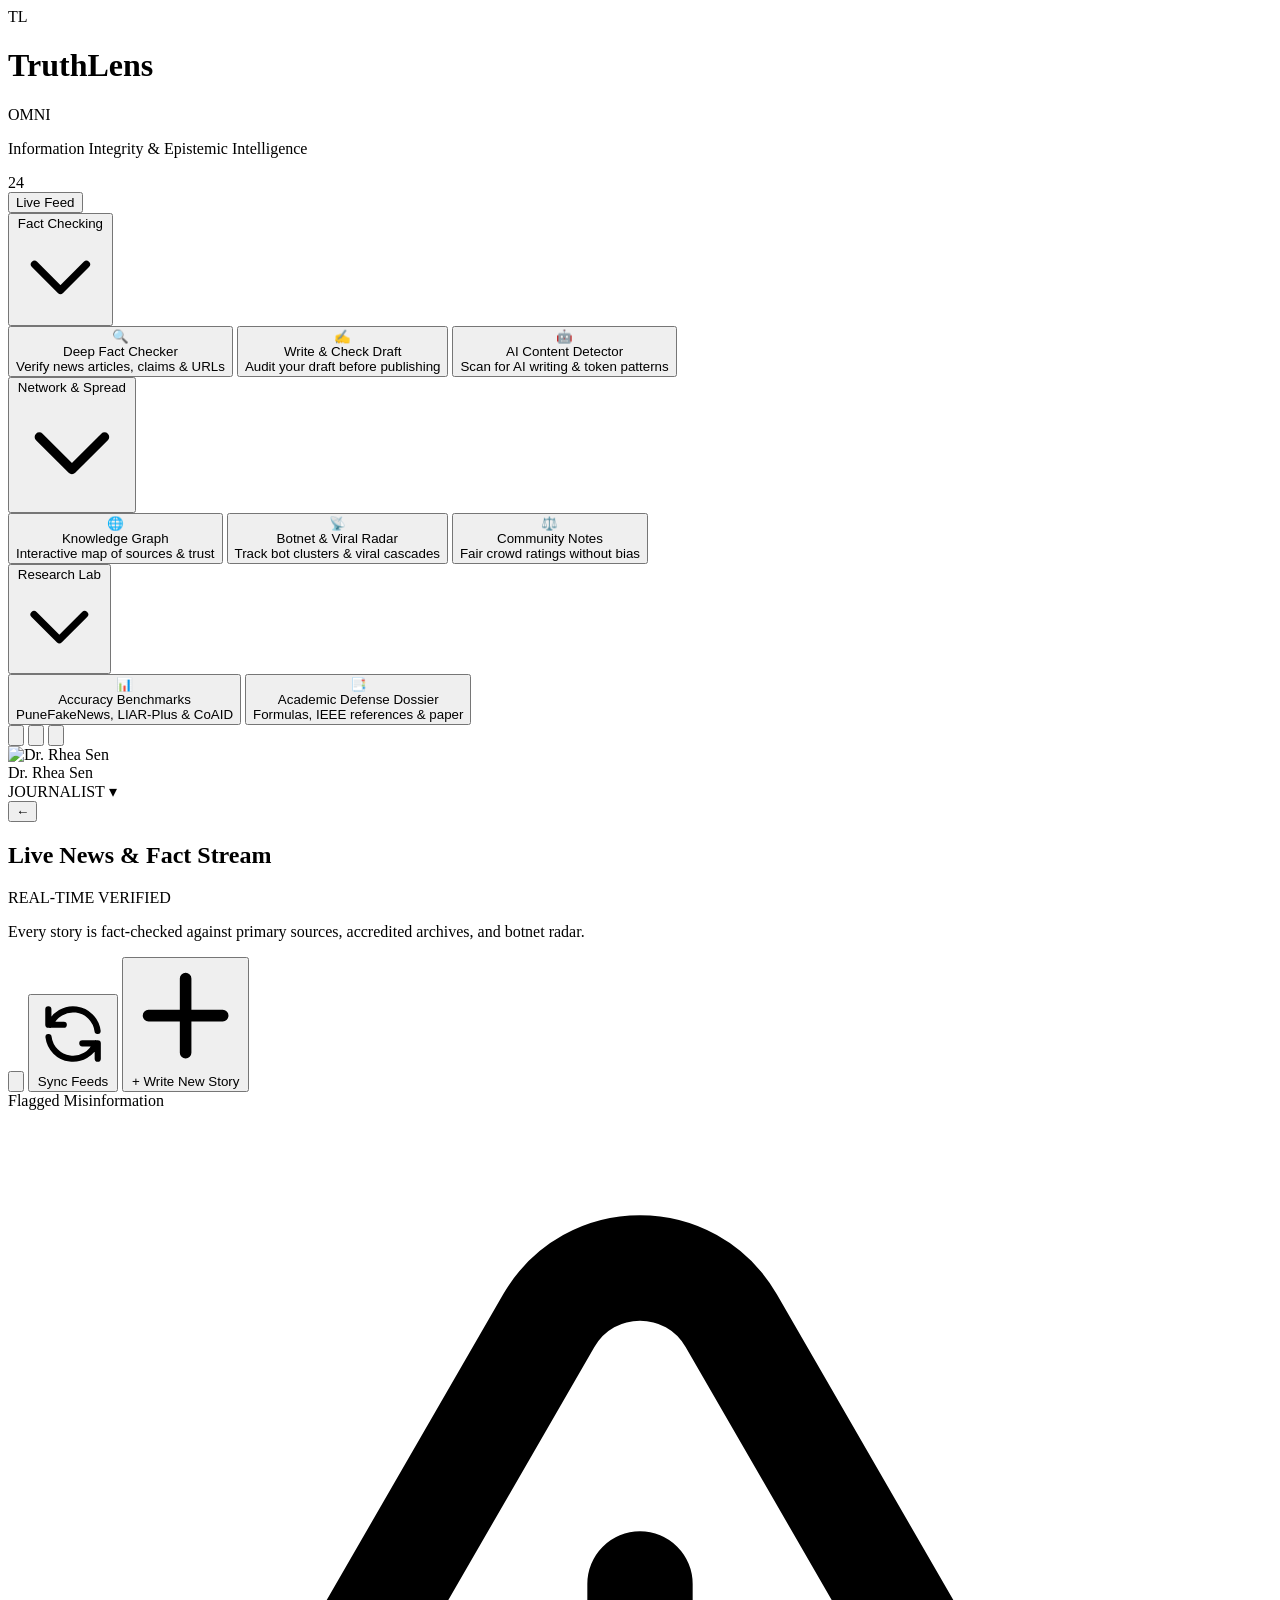
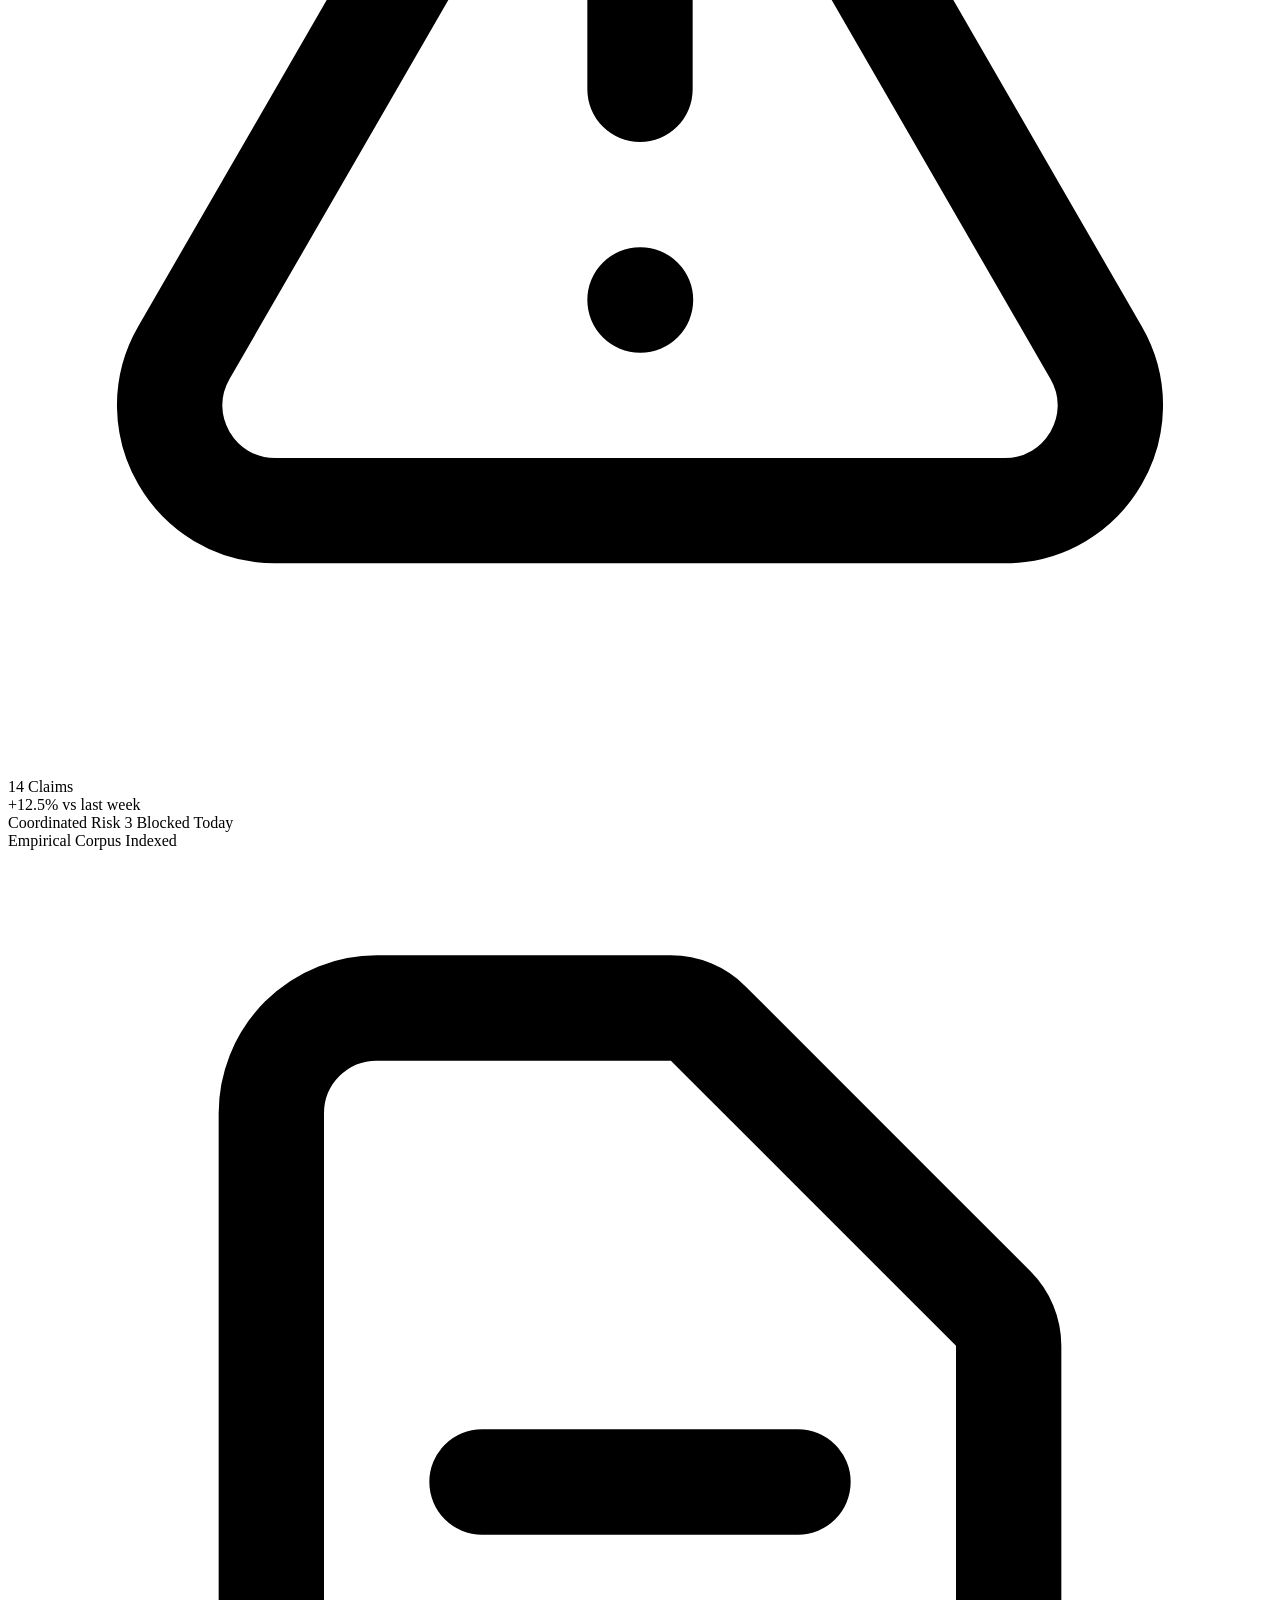
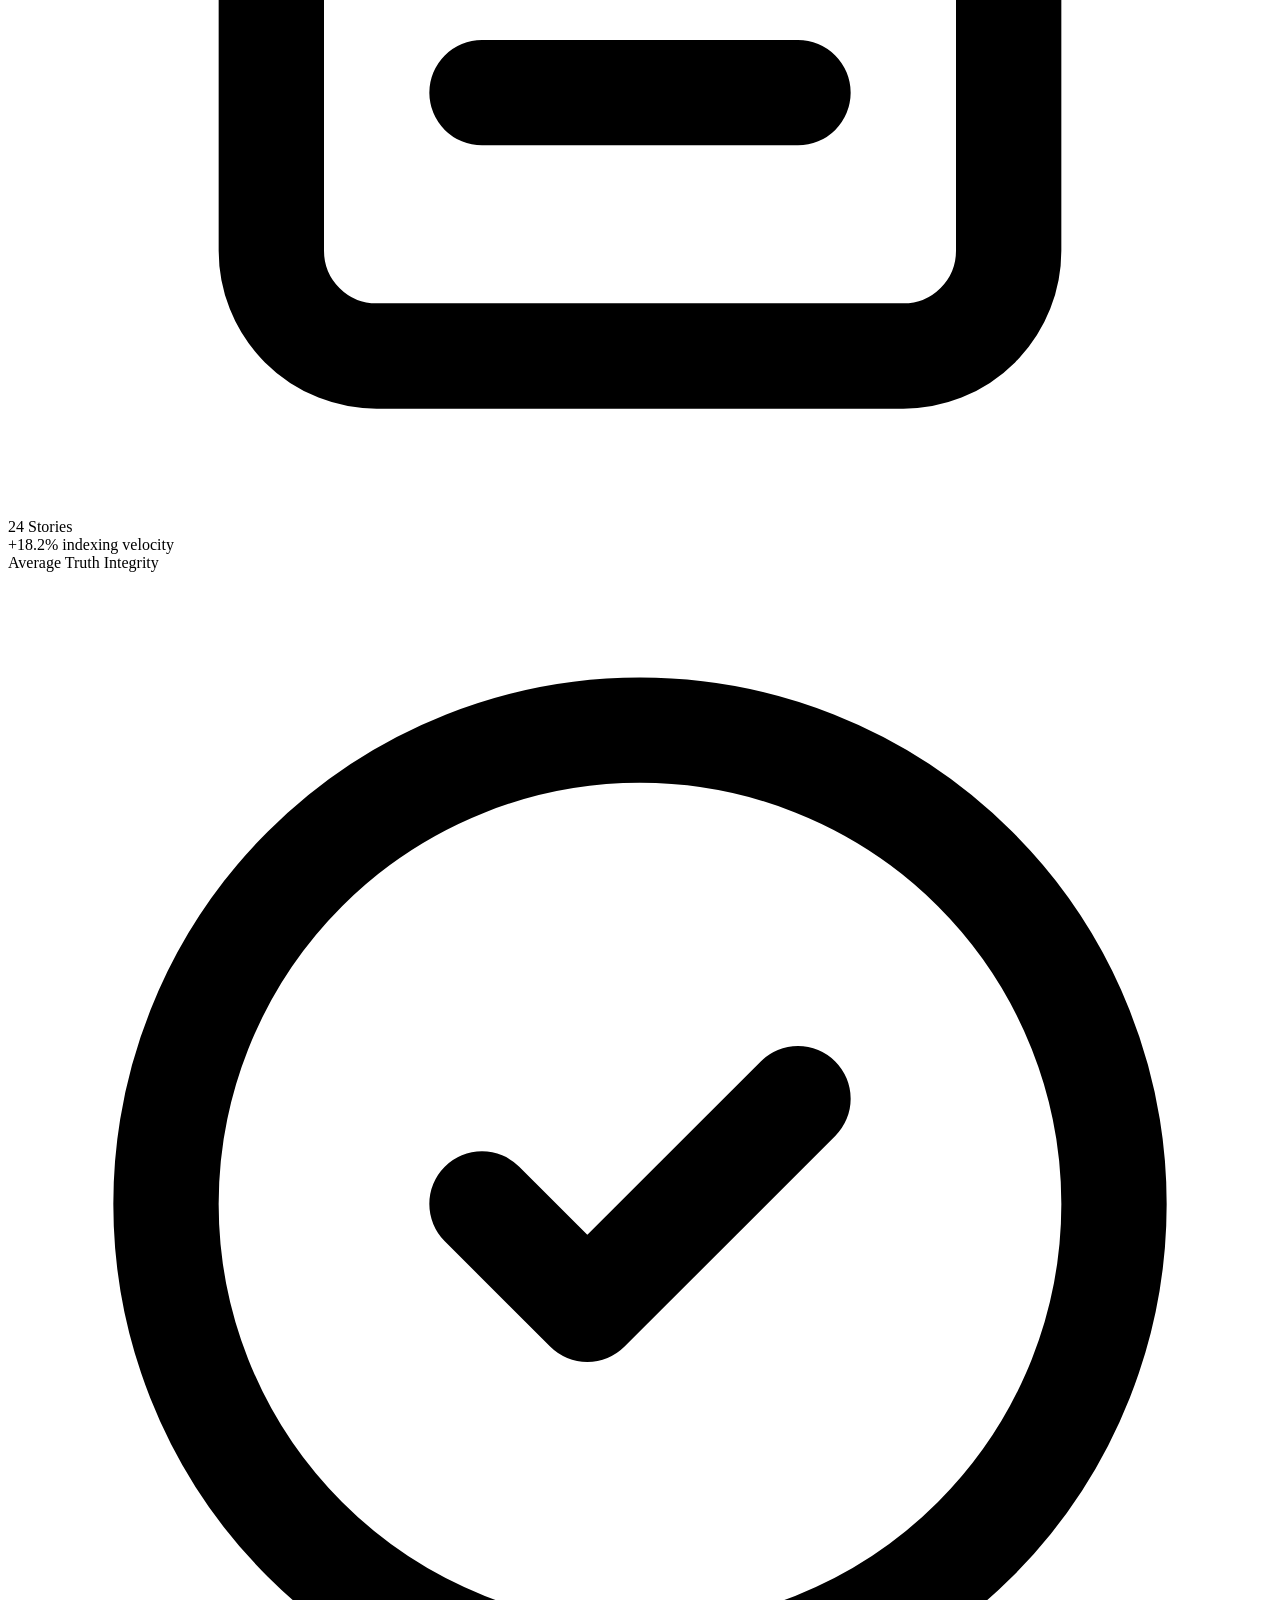
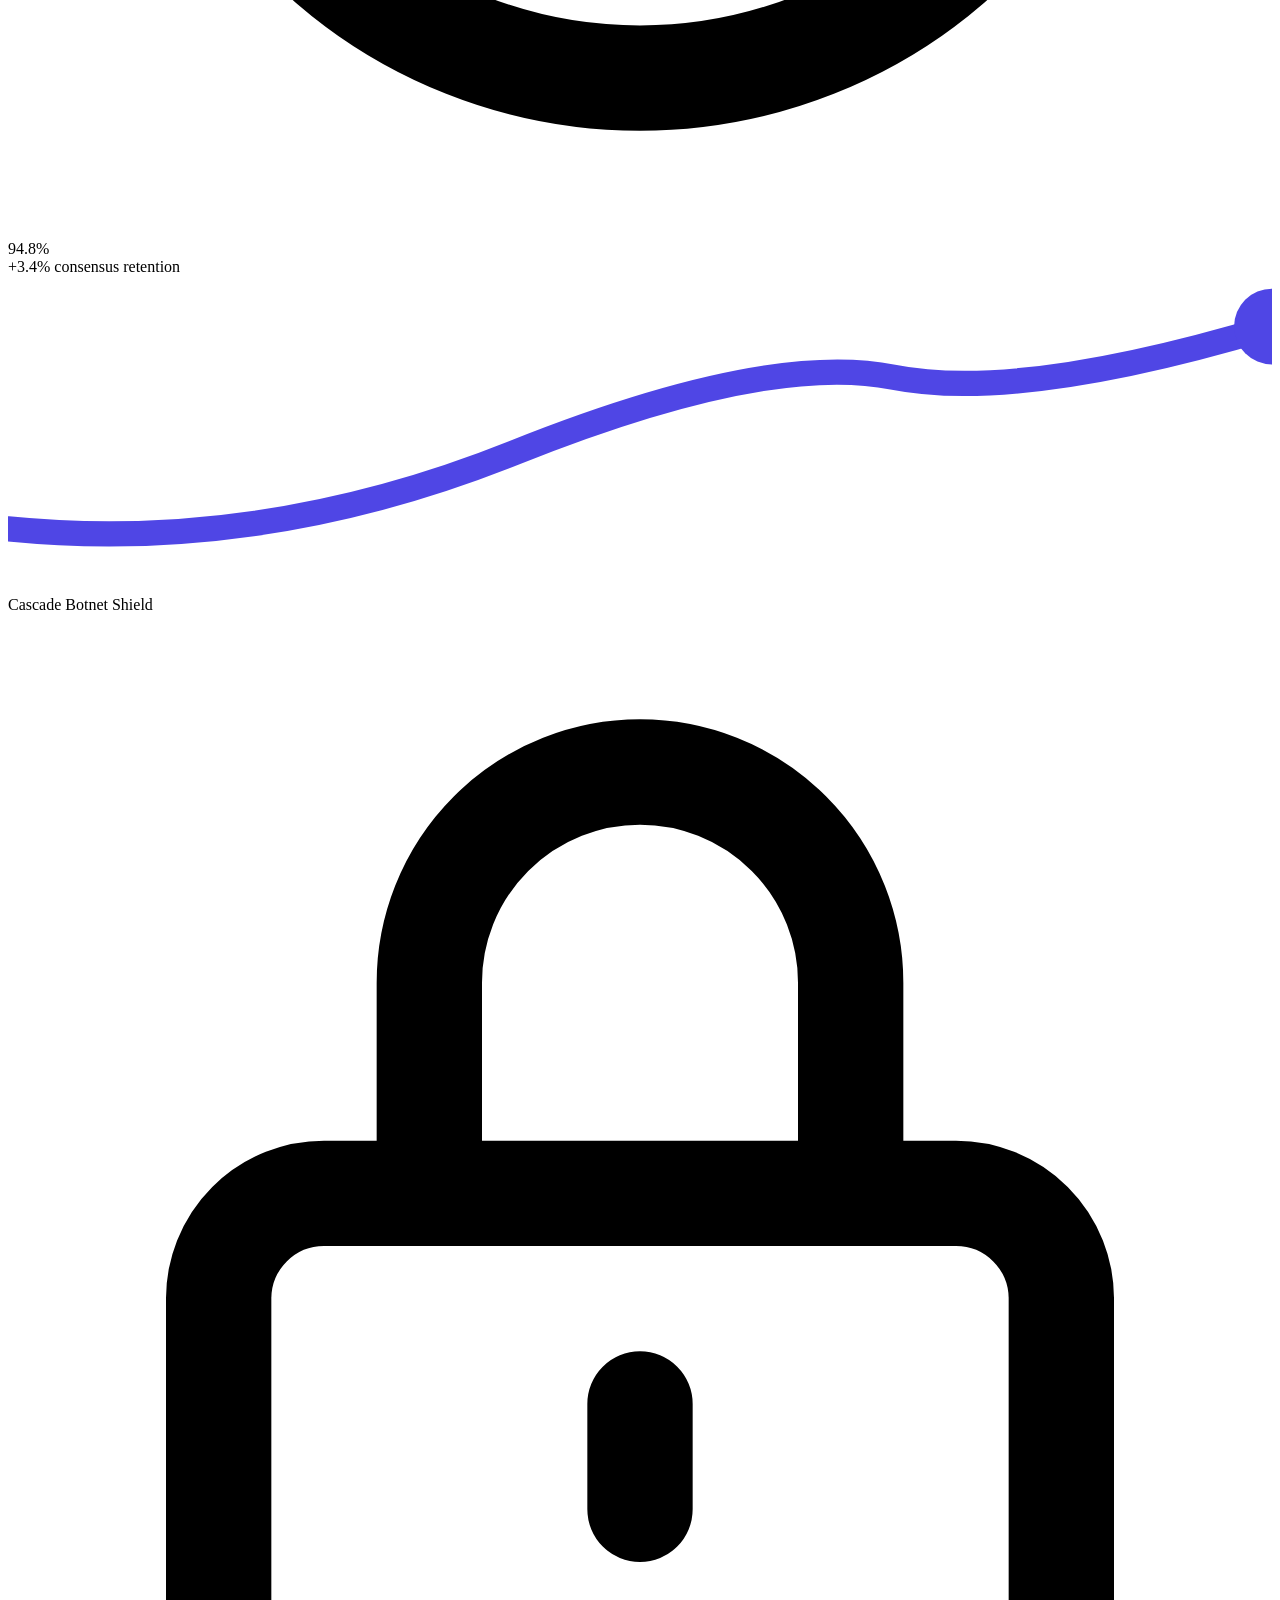
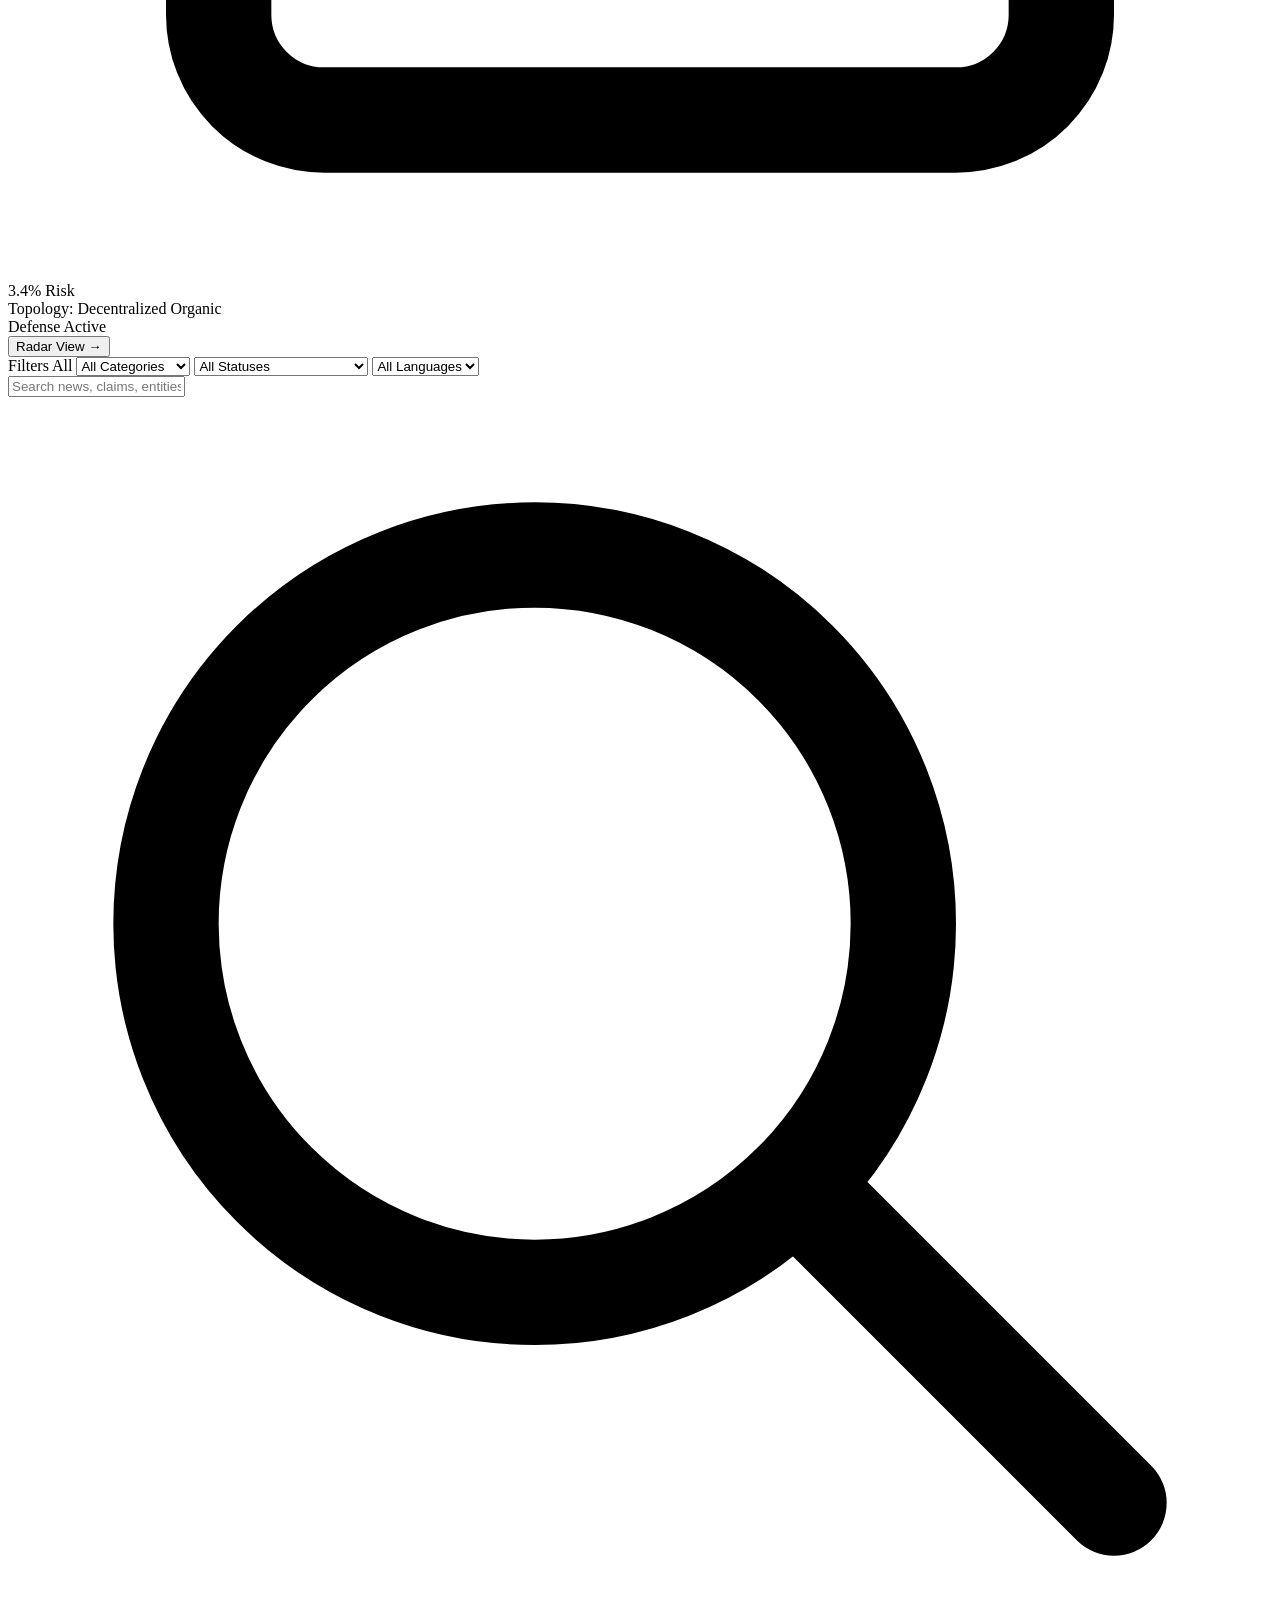
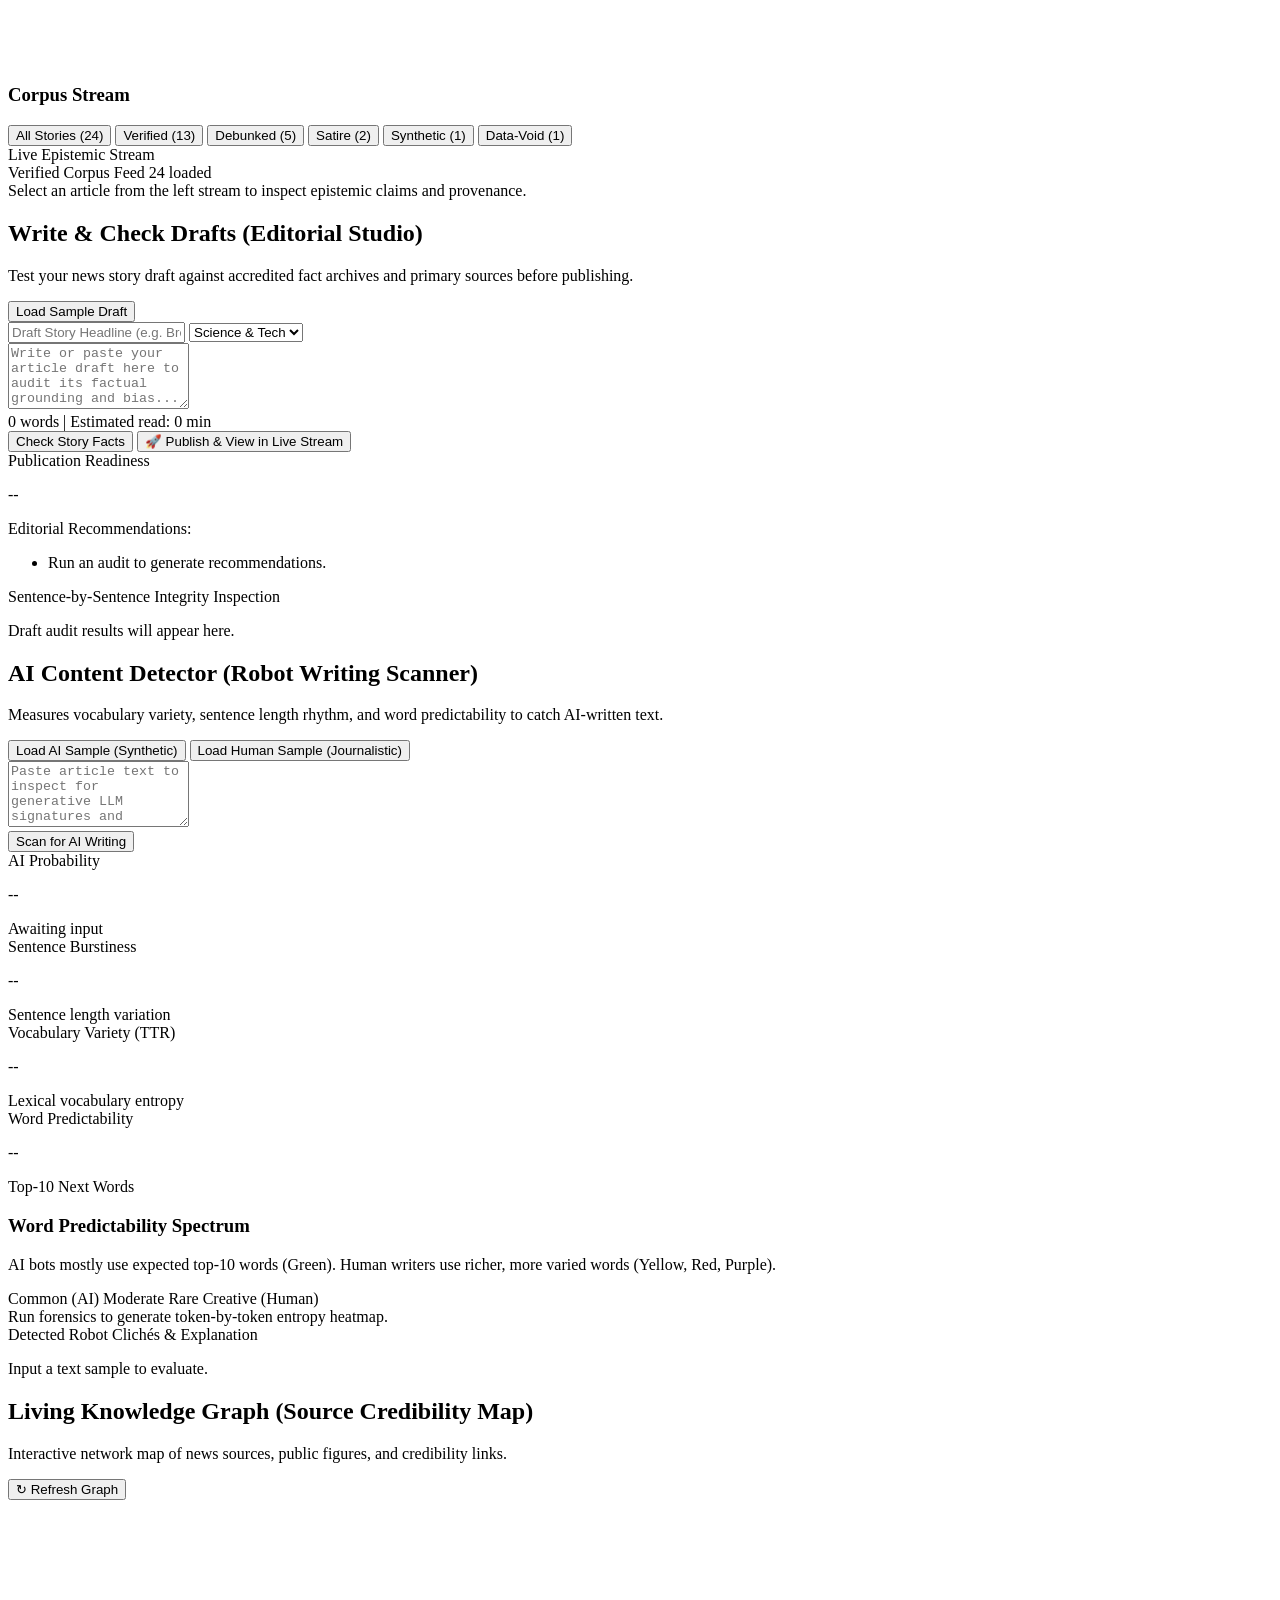
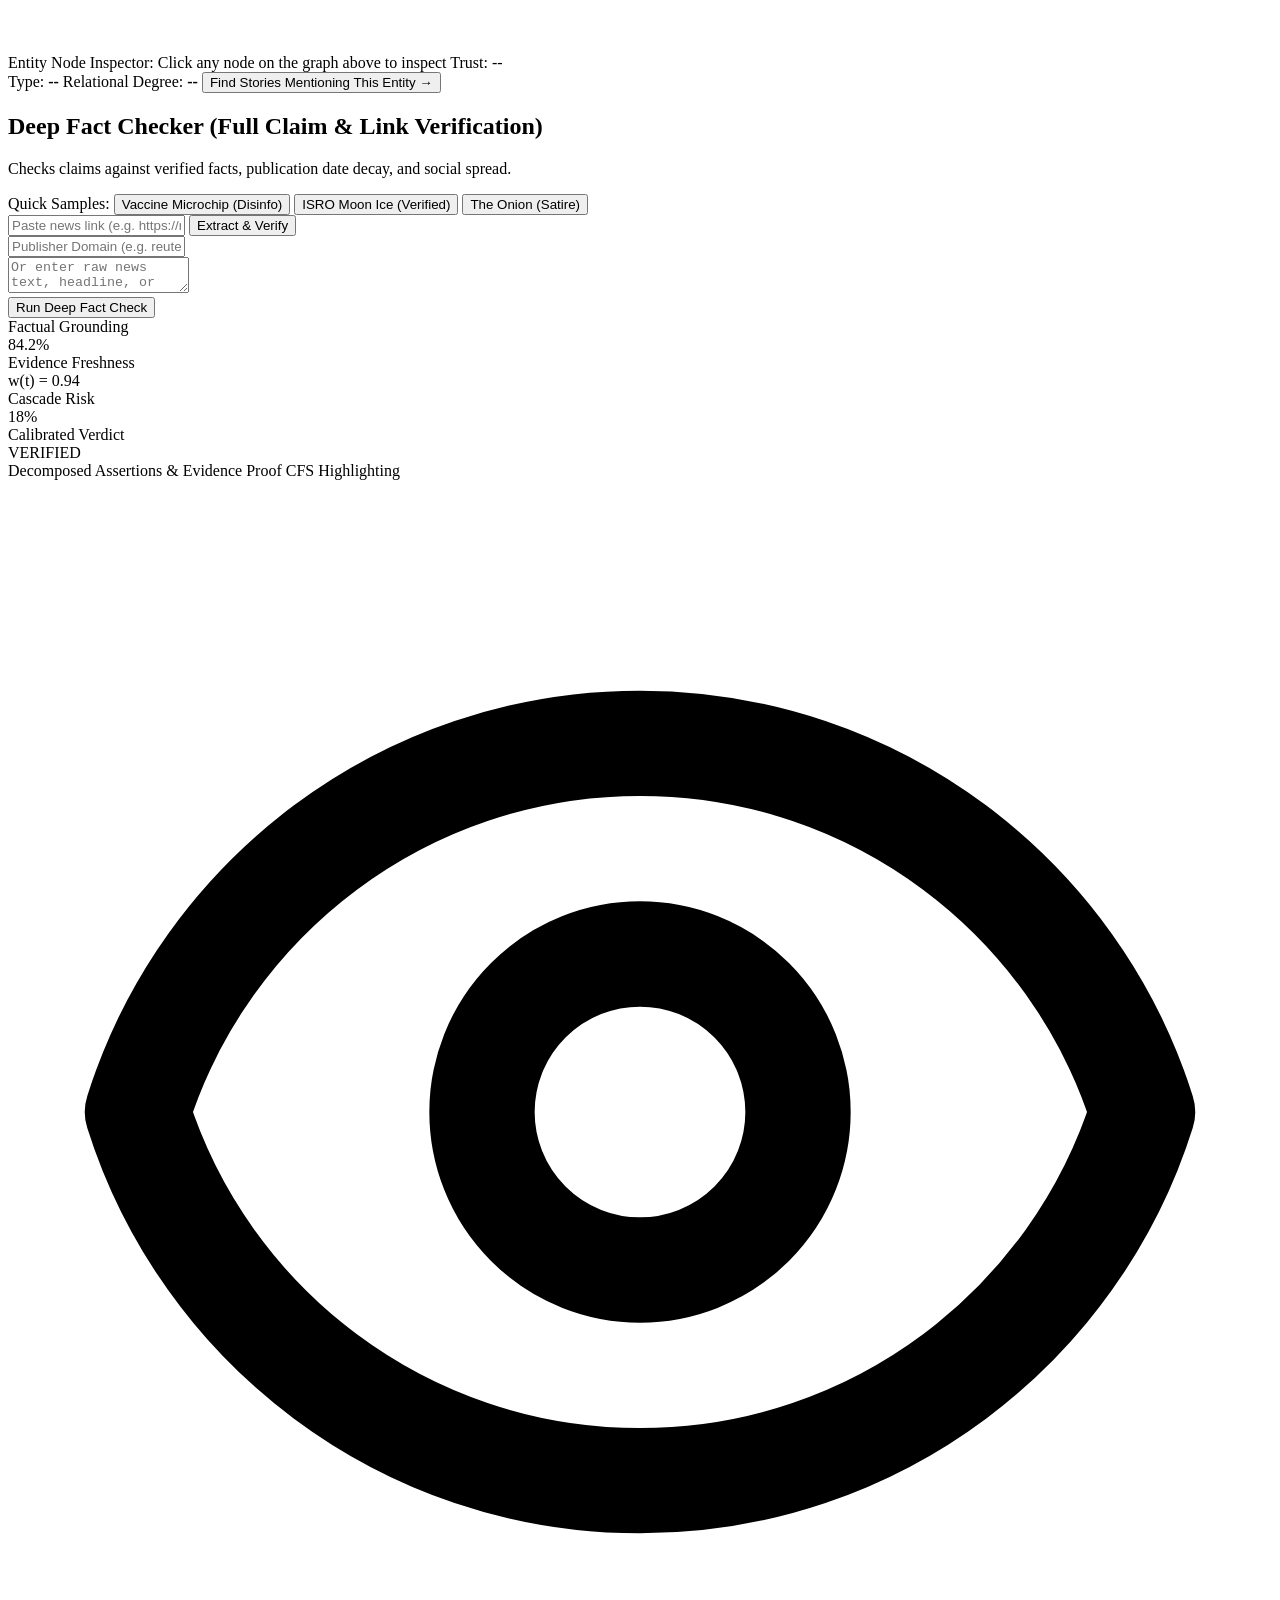
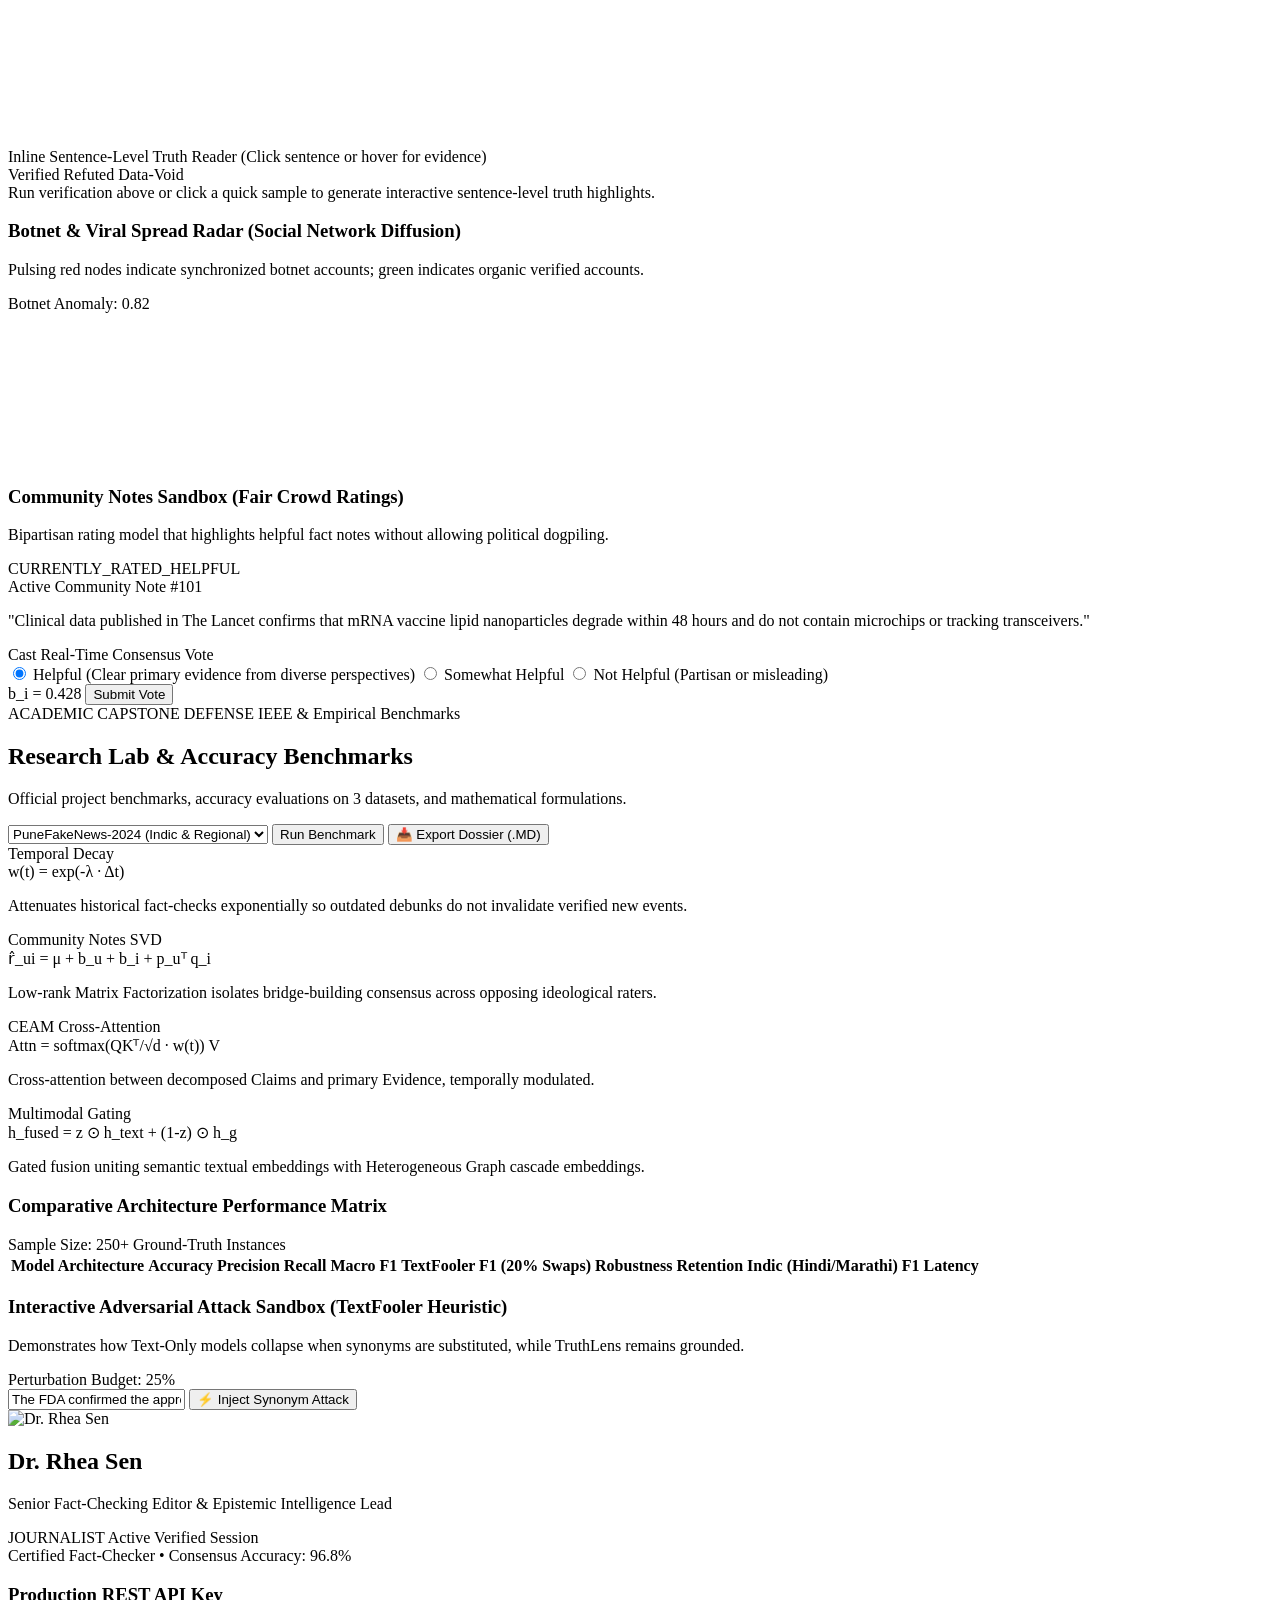
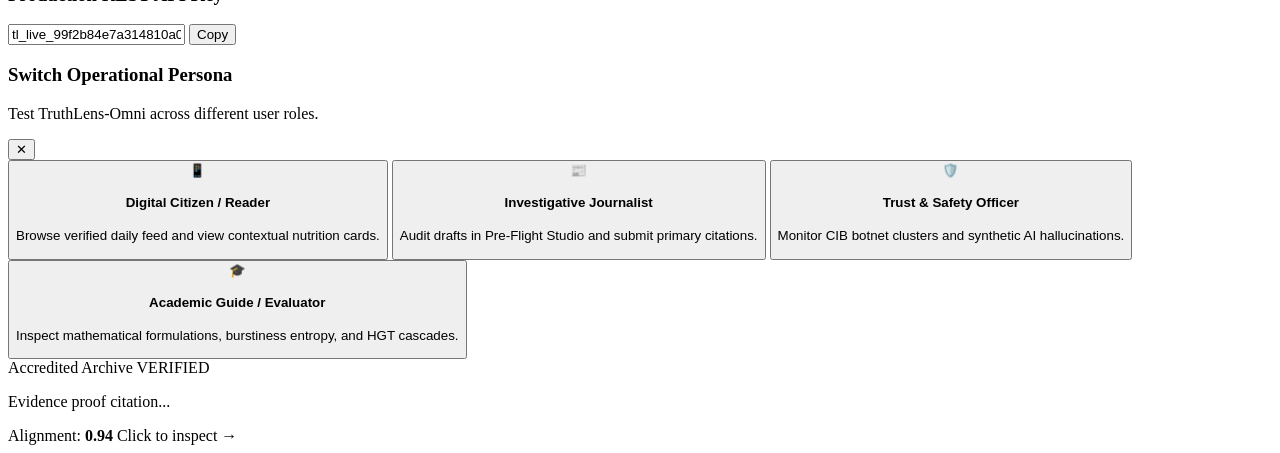
==== commit 4e86fe9e: "feat(verify): implement sentence-level truth highlighting, proof tooltips, and domain-adaptive tempo" ====
--- a/src/web/templates/index.html
+++ b/src/web/templates/index.html
@@ -669,6 +669,24 @@
           <span class="text-xs px-2.5 py-0.5 rounded-full bg-white/10 text-indigo-300 font-mono border border-white/15">CFS Highlighting</span>
         </div>
 
+        <!-- Interactive Sentence-Level Truth Reader -->
+        <div class="p-4 rounded-2xl bg-black/40 border border-white/10 space-y-2">
+          <div class="flex items-center justify-between flex-wrap gap-2">
+            <span class="text-[11px] font-bold uppercase tracking-wider text-indigo-300 flex items-center gap-1.5">
+              <svg class="w-3.5 h-3.5 text-indigo-400" fill="none" stroke="currentColor" viewBox="0 0 24 24"><path stroke-linecap="round" stroke-linejoin="round" stroke-width="2" d="M15 12a3 3 0 11-6 0 3 3 0 016 0z"></path><path stroke-linecap="round" stroke-linejoin="round" stroke-width="2" d="M2.458 12C3.732 7.943 7.523 5 12 5c4.478 0 8.268 2.943 9.542 7-1.274 4.057-5.064 7-9.542 7-4.477 0-8.268-2.943-9.542-7z"></path></svg>
+              Inline Sentence-Level Truth Reader (Click sentence or hover for evidence)
+            </span>
+            <div class="flex items-center gap-3 text-[10px] font-mono">
+              <span class="inline-flex items-center gap-1 text-emerald-300"><span class="w-2 h-2 rounded-full bg-emerald-500"></span> Verified</span>
+              <span class="inline-flex items-center gap-1 text-rose-300"><span class="w-2 h-2 rounded-full bg-rose-500"></span> Refuted</span>
+              <span class="inline-flex items-center gap-1 text-amber-300"><span class="w-2 h-2 rounded-full bg-amber-500"></span> Data-Void</span>
+            </div>
+          </div>
+          <div id="annotated-story-reader" class="text-xs md:text-sm text-slate-200 leading-relaxed font-medium p-3 rounded-xl bg-white/5 border border-white/5 min-h-[50px]">
+            <span class="text-slate-400 italic text-xs">Run verification above or click a quick sample to generate interactive sentence-level truth highlights.</span>
+          </div>
+        </div>
+
         <div class="grid grid-cols-1 lg:grid-cols-12 gap-6 items-start">
           <div id="claims-list-container" class="lg:col-span-5 space-y-2.5 max-h-[460px] overflow-y-auto pr-1 custom-scrollbar"></div>
           <div id="active-claim-detail" class="lg:col-span-7 bg-[#1C1E32] rounded-2xl p-5 border border-white/10 shadow-lg space-y-4"></div>
@@ -940,6 +958,19 @@
     </div>
   </div>
 
+  <!-- Floating Claim Proof Tooltip -->
+  <div id="claim-proof-tooltip" class="hidden">
+    <div class="flex items-center justify-between text-[11px] mb-1">
+      <span id="tooltip-source" class="font-bold text-indigo-300">Accredited Archive</span>
+      <span id="tooltip-status" class="px-2 py-0.5 rounded text-[9px] font-bold uppercase tracking-wider bg-emerald-500/20 text-emerald-300">VERIFIED</span>
+    </div>
+    <p id="tooltip-snippet" class="text-xs text-slate-200 italic leading-snug line-clamp-3">Evidence proof citation...</p>
+    <div class="flex items-center justify-between mt-2 pt-1.5 border-t border-white/10 text-[10px] text-slate-400">
+      <span>Alignment: <b id="tooltip-score" class="text-white">0.94</b></span>
+      <span class="text-indigo-400 font-mono">Click to inspect &rarr;</span>
+    </div>
+  </div>
+
   <script src="/static/js/graph.js"></script>
   <script src="/static/js/app.js"></script>
 </body>
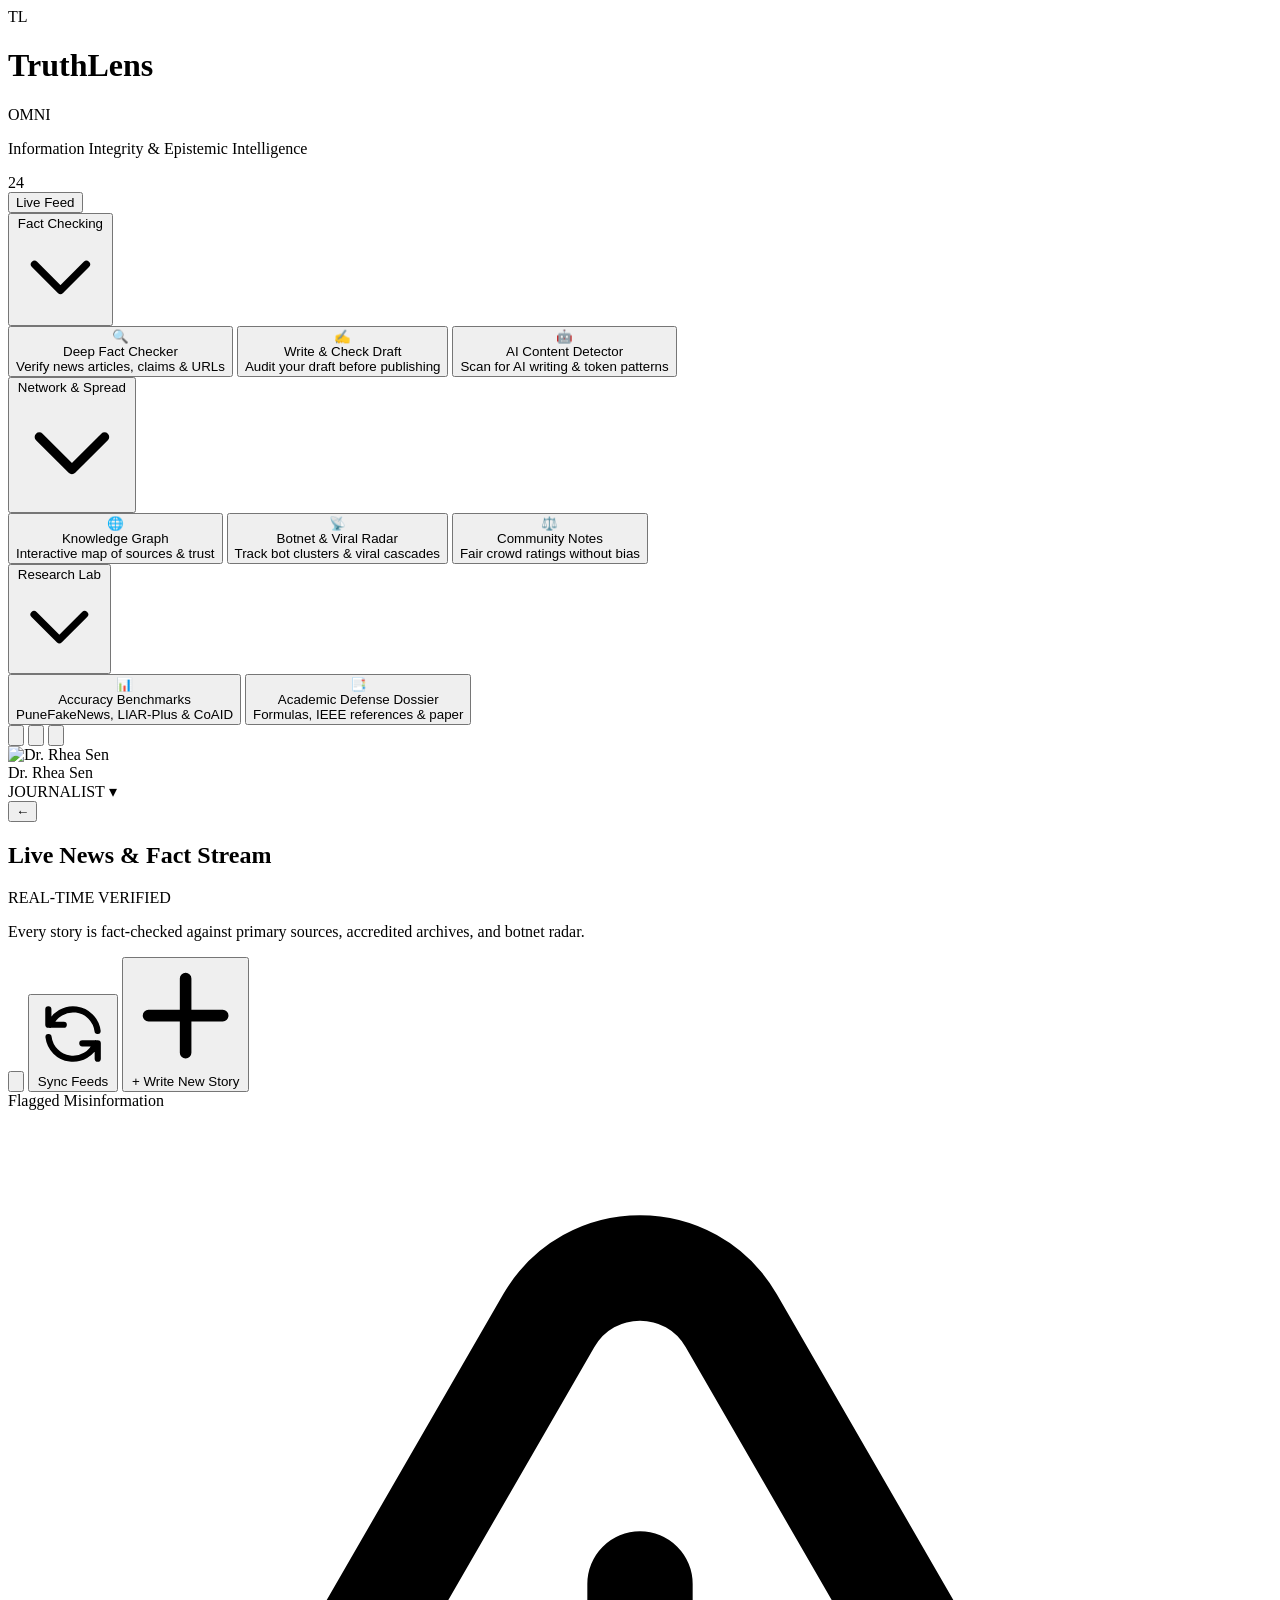
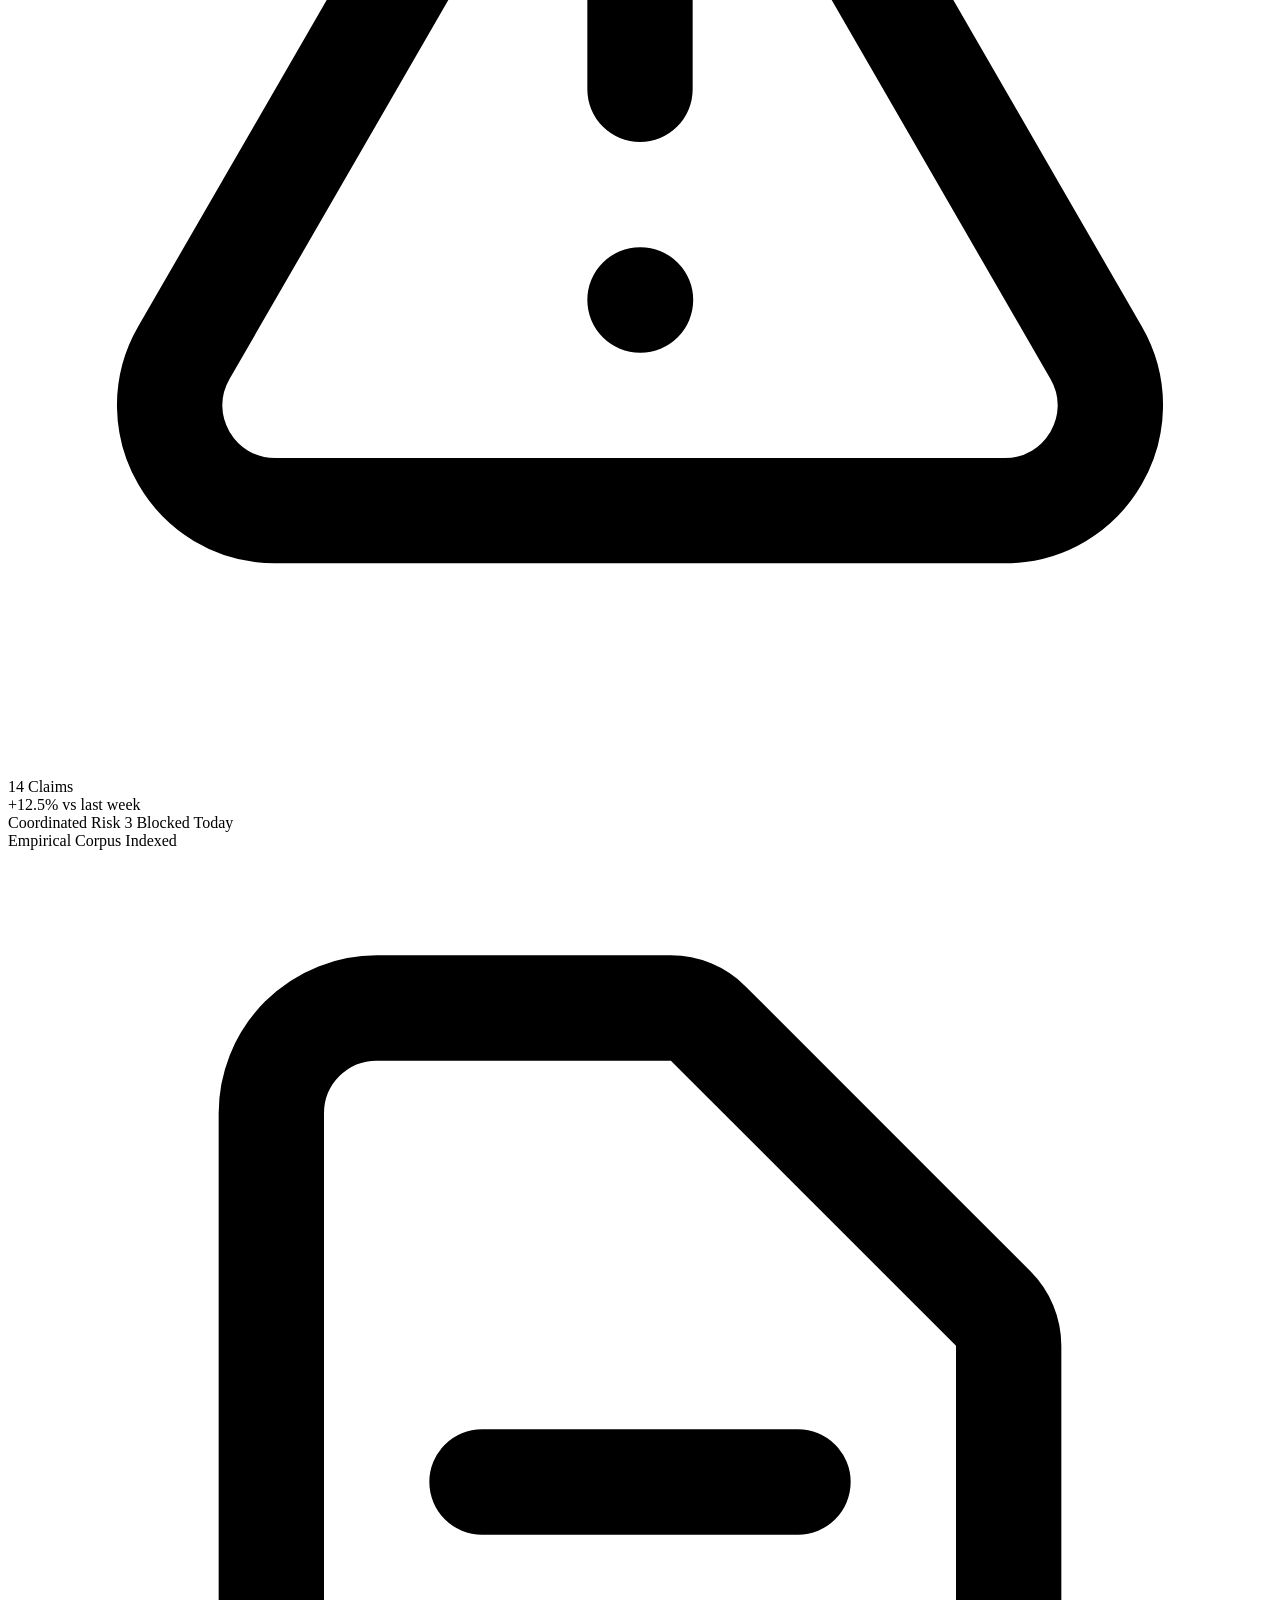
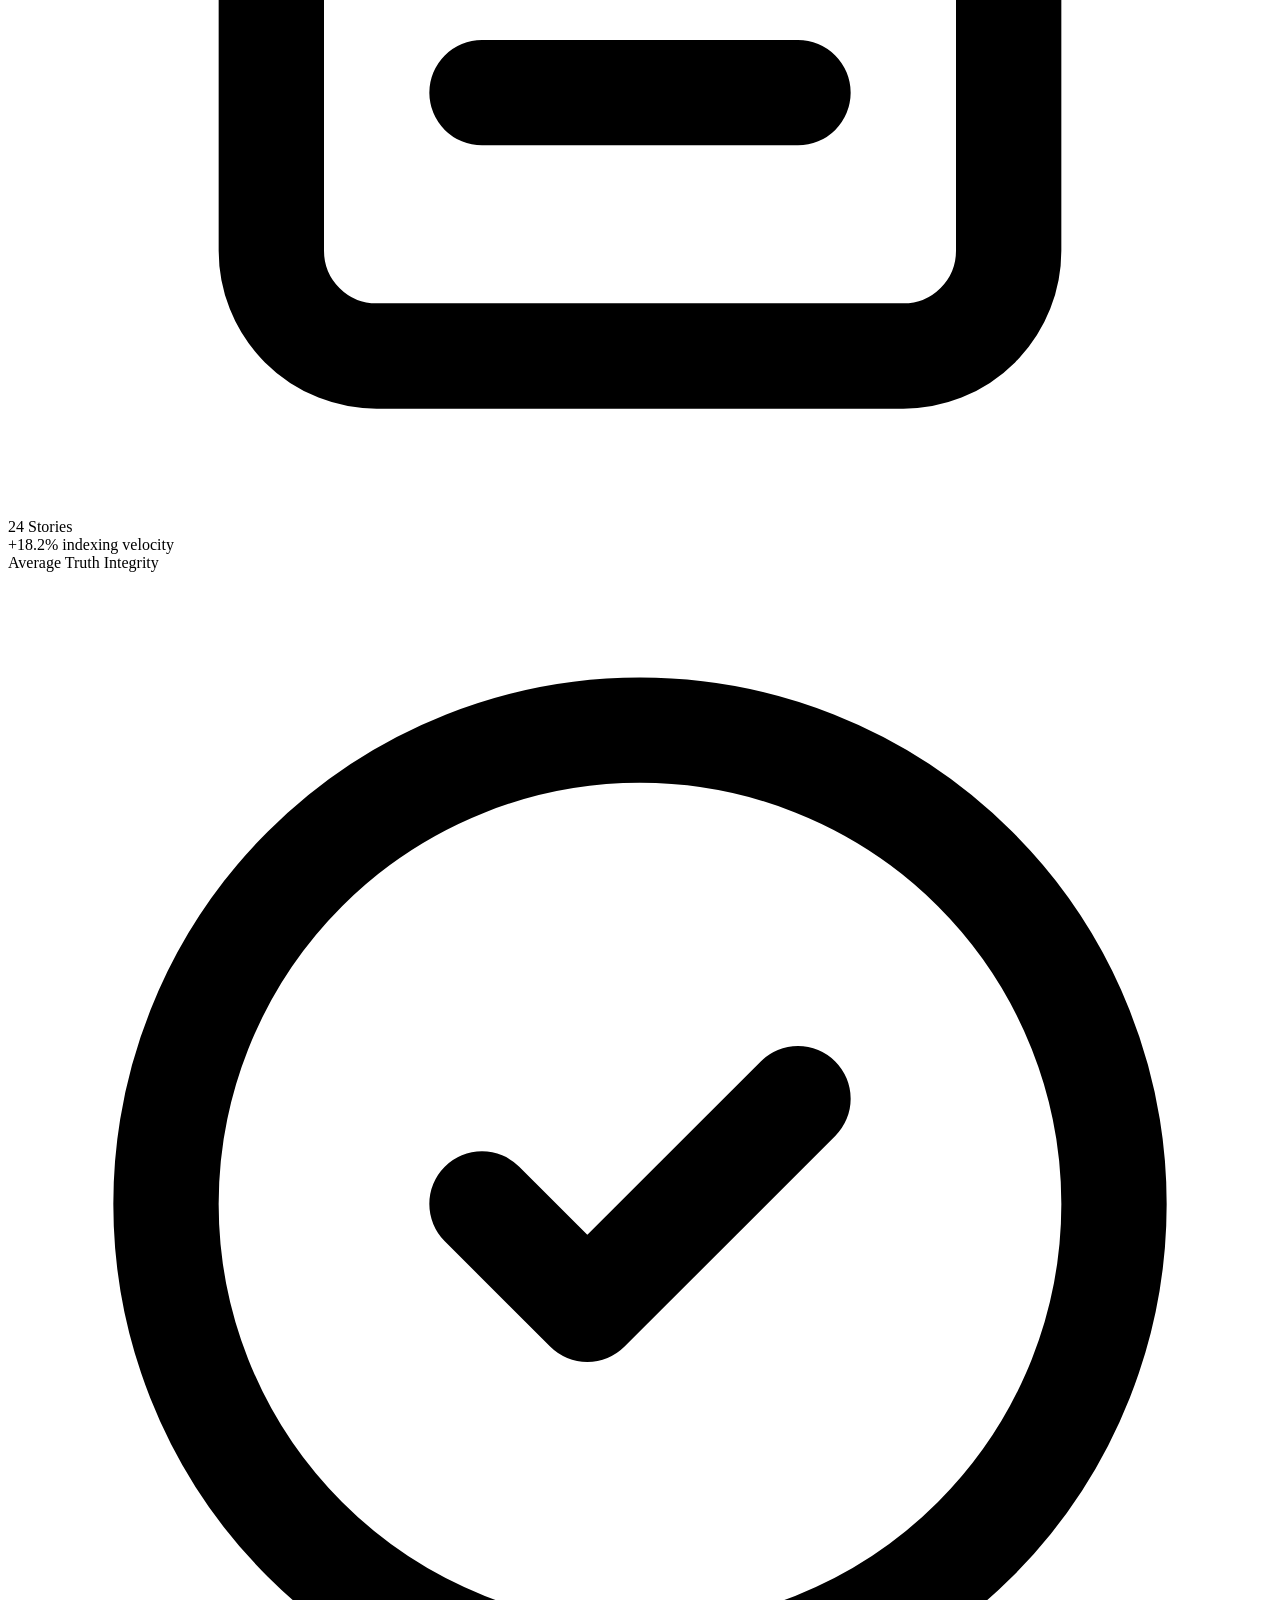
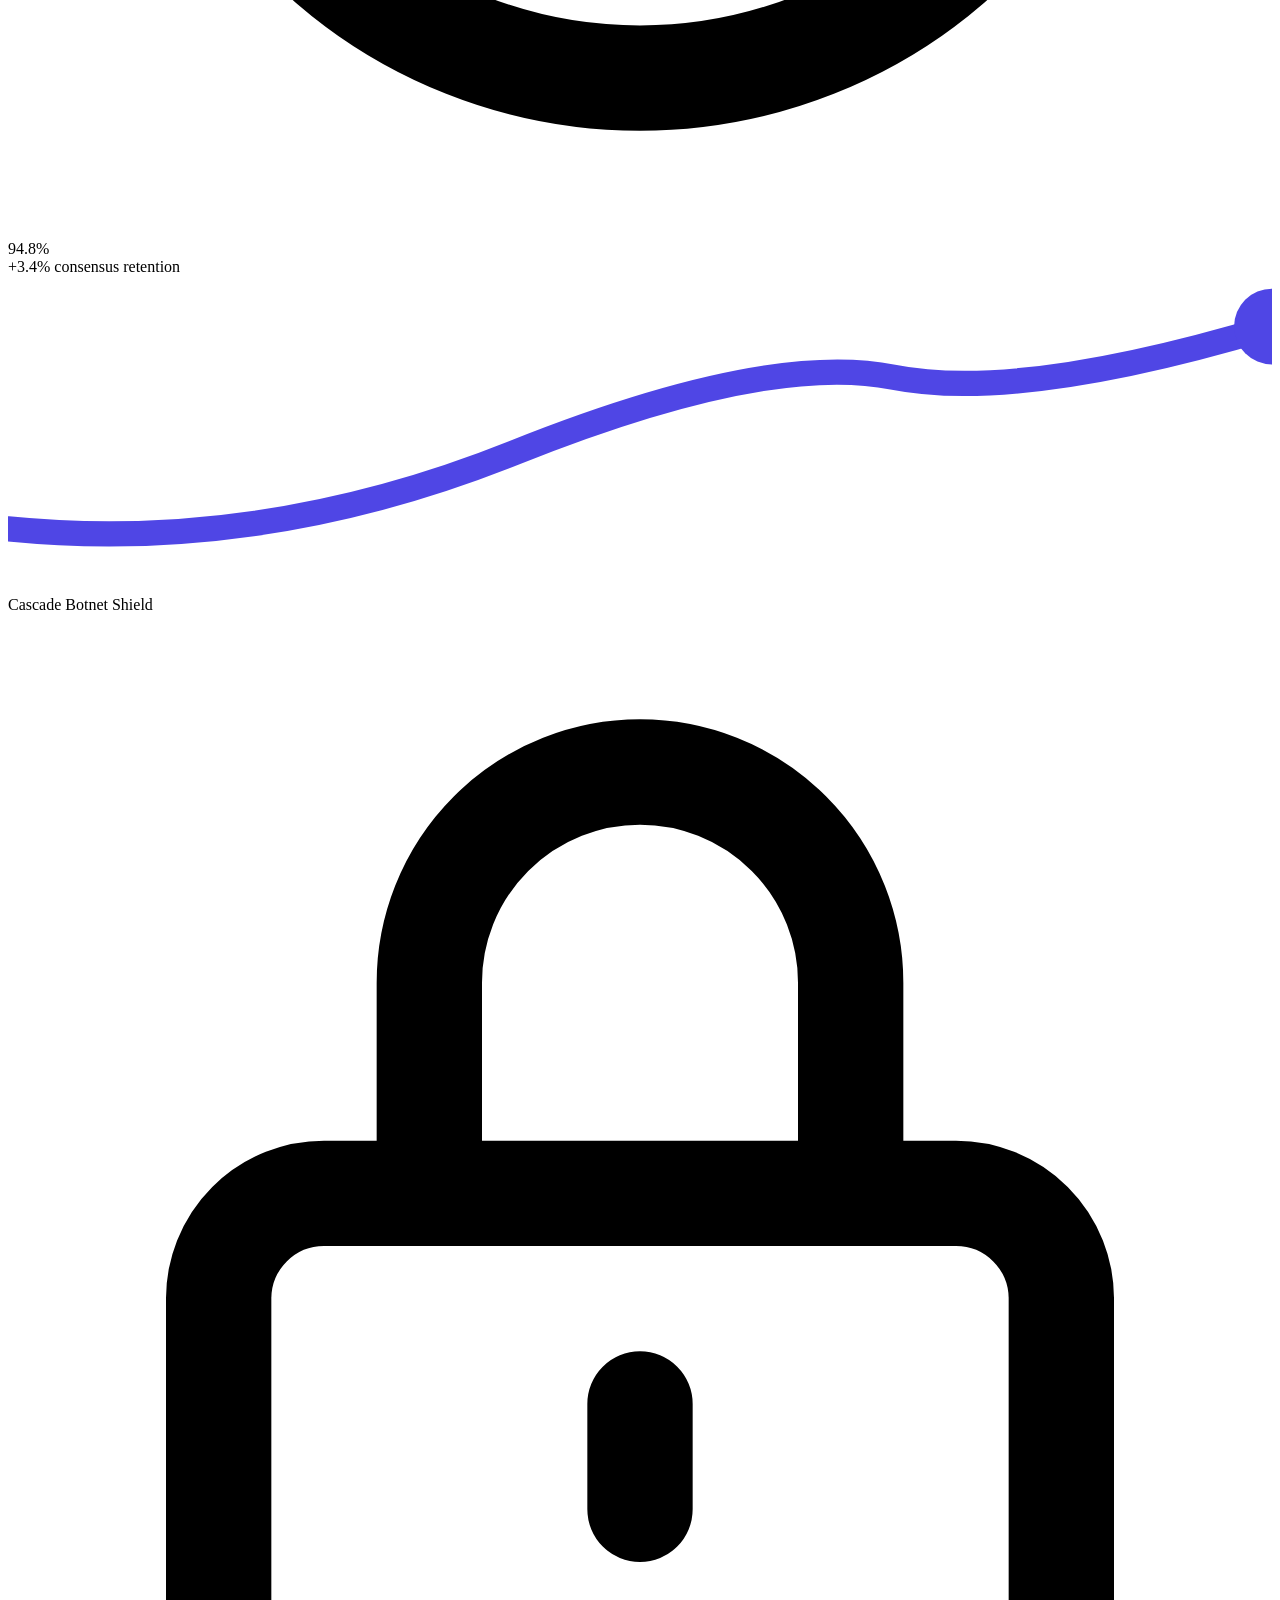
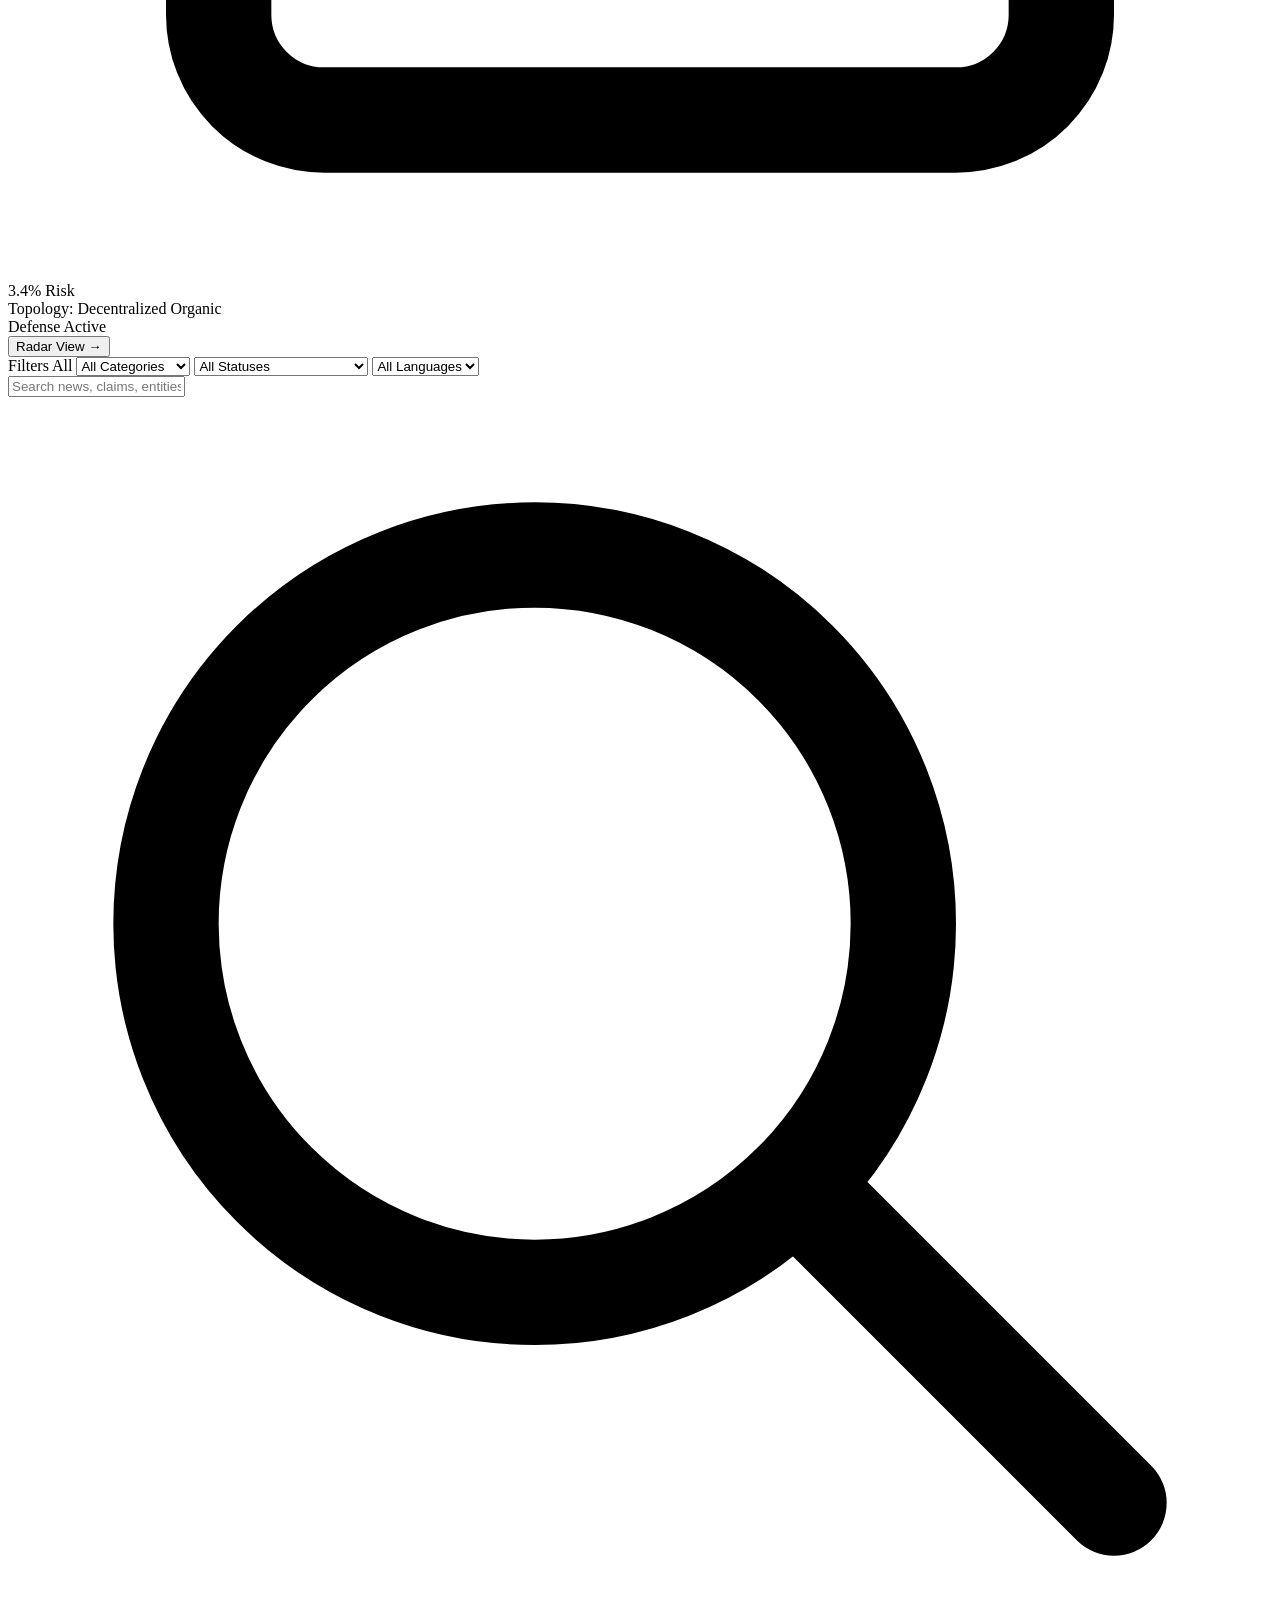
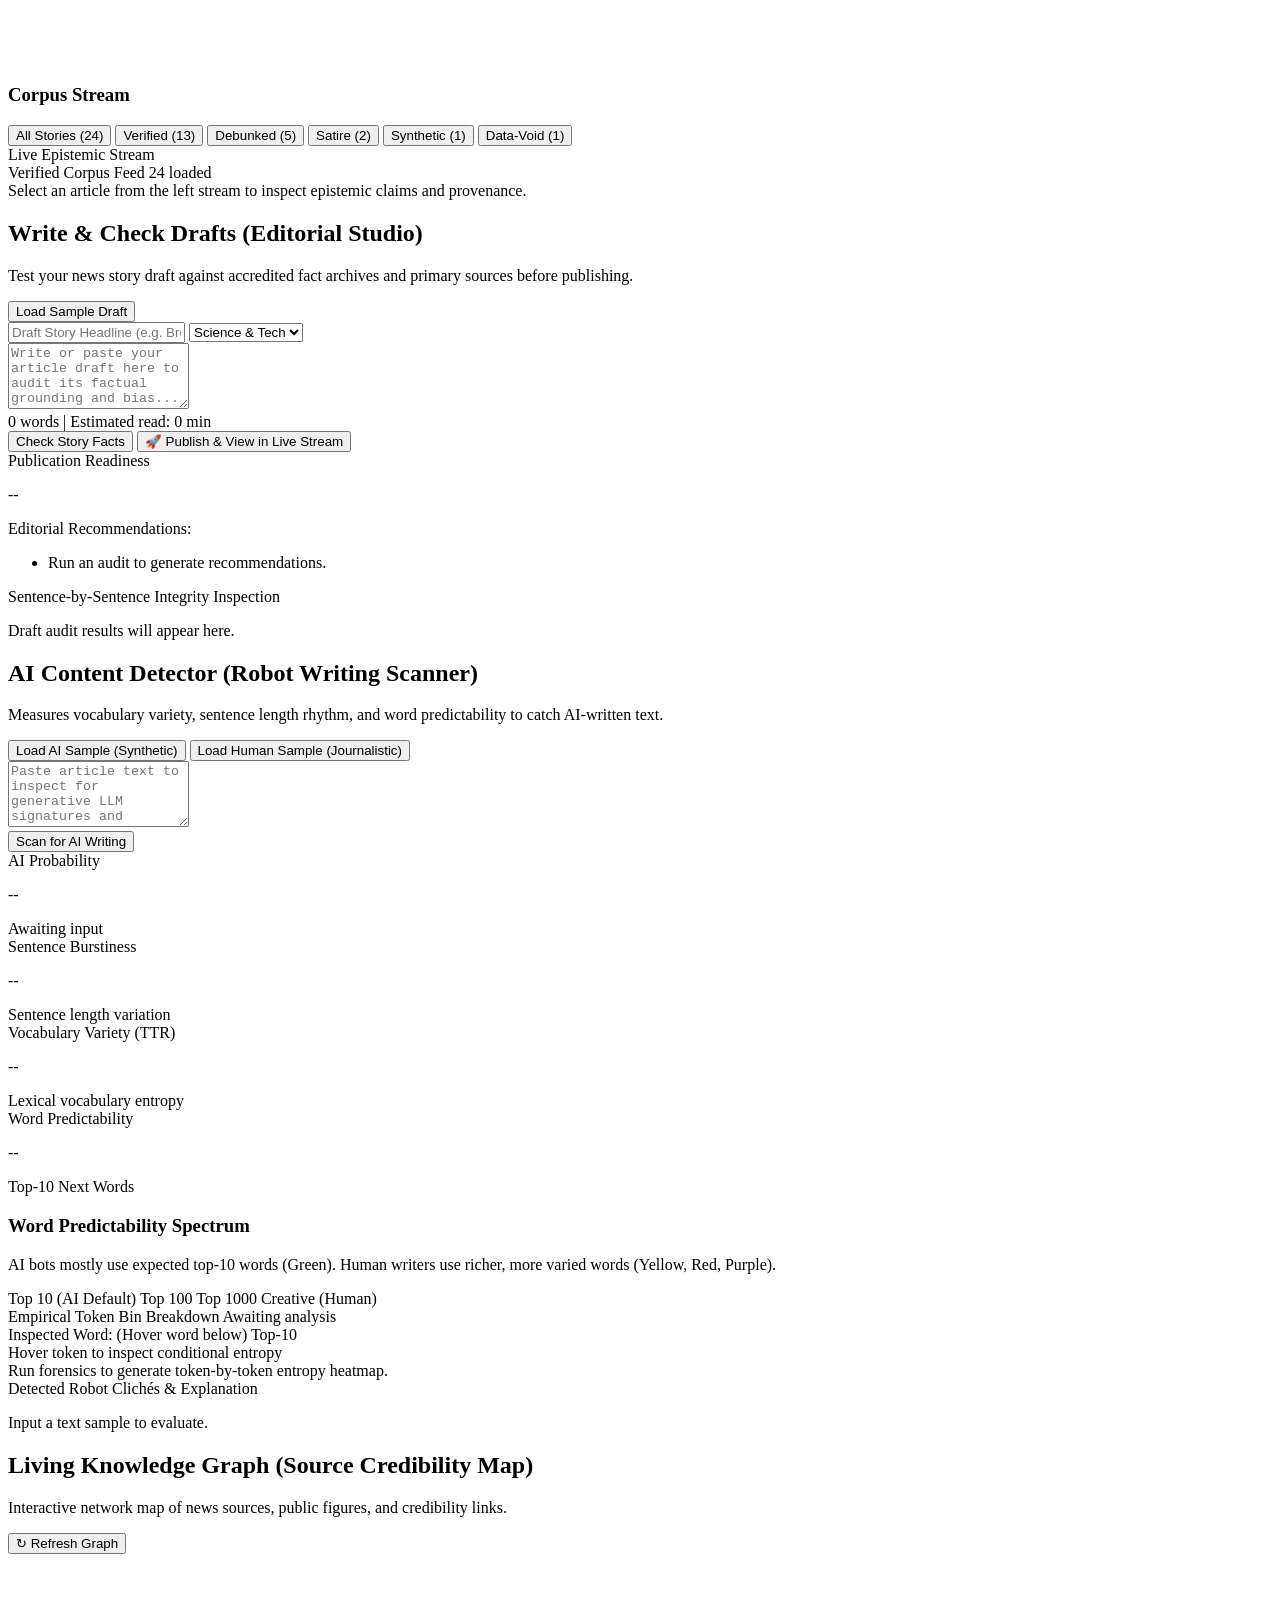
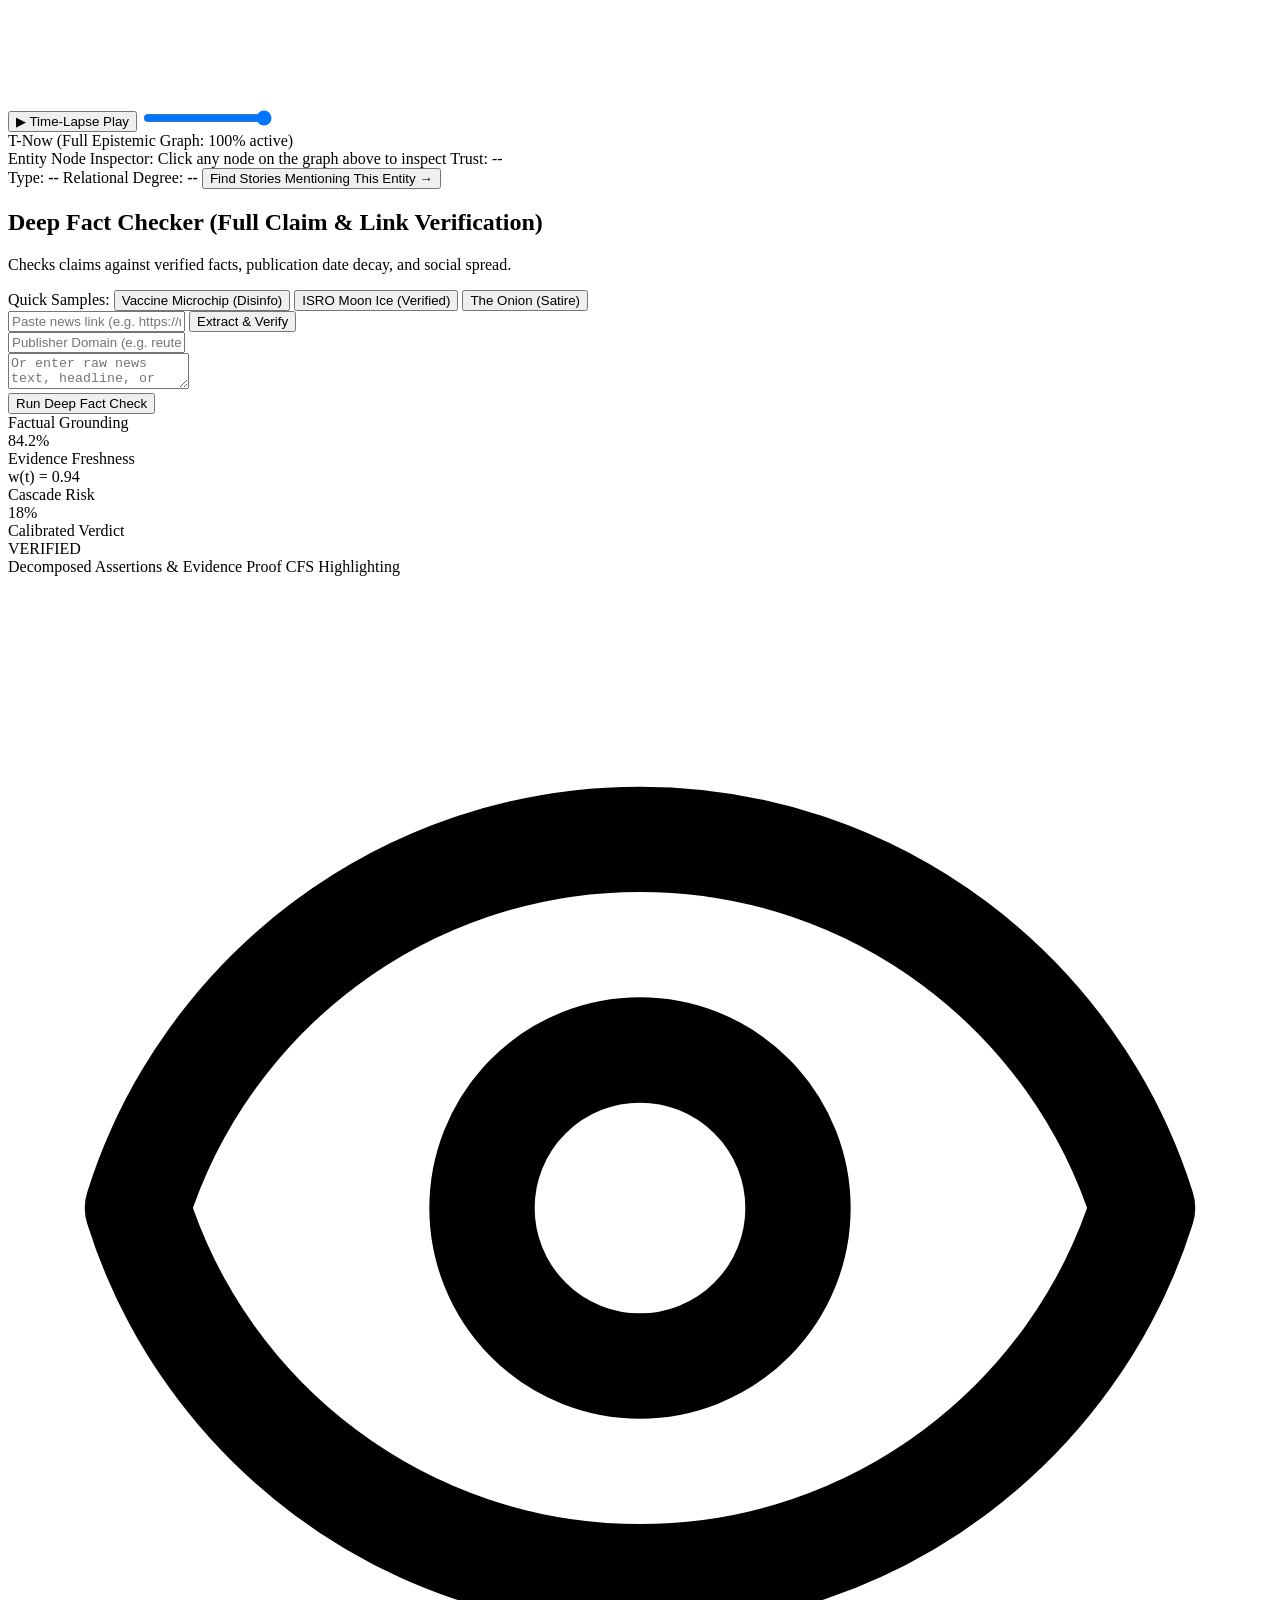
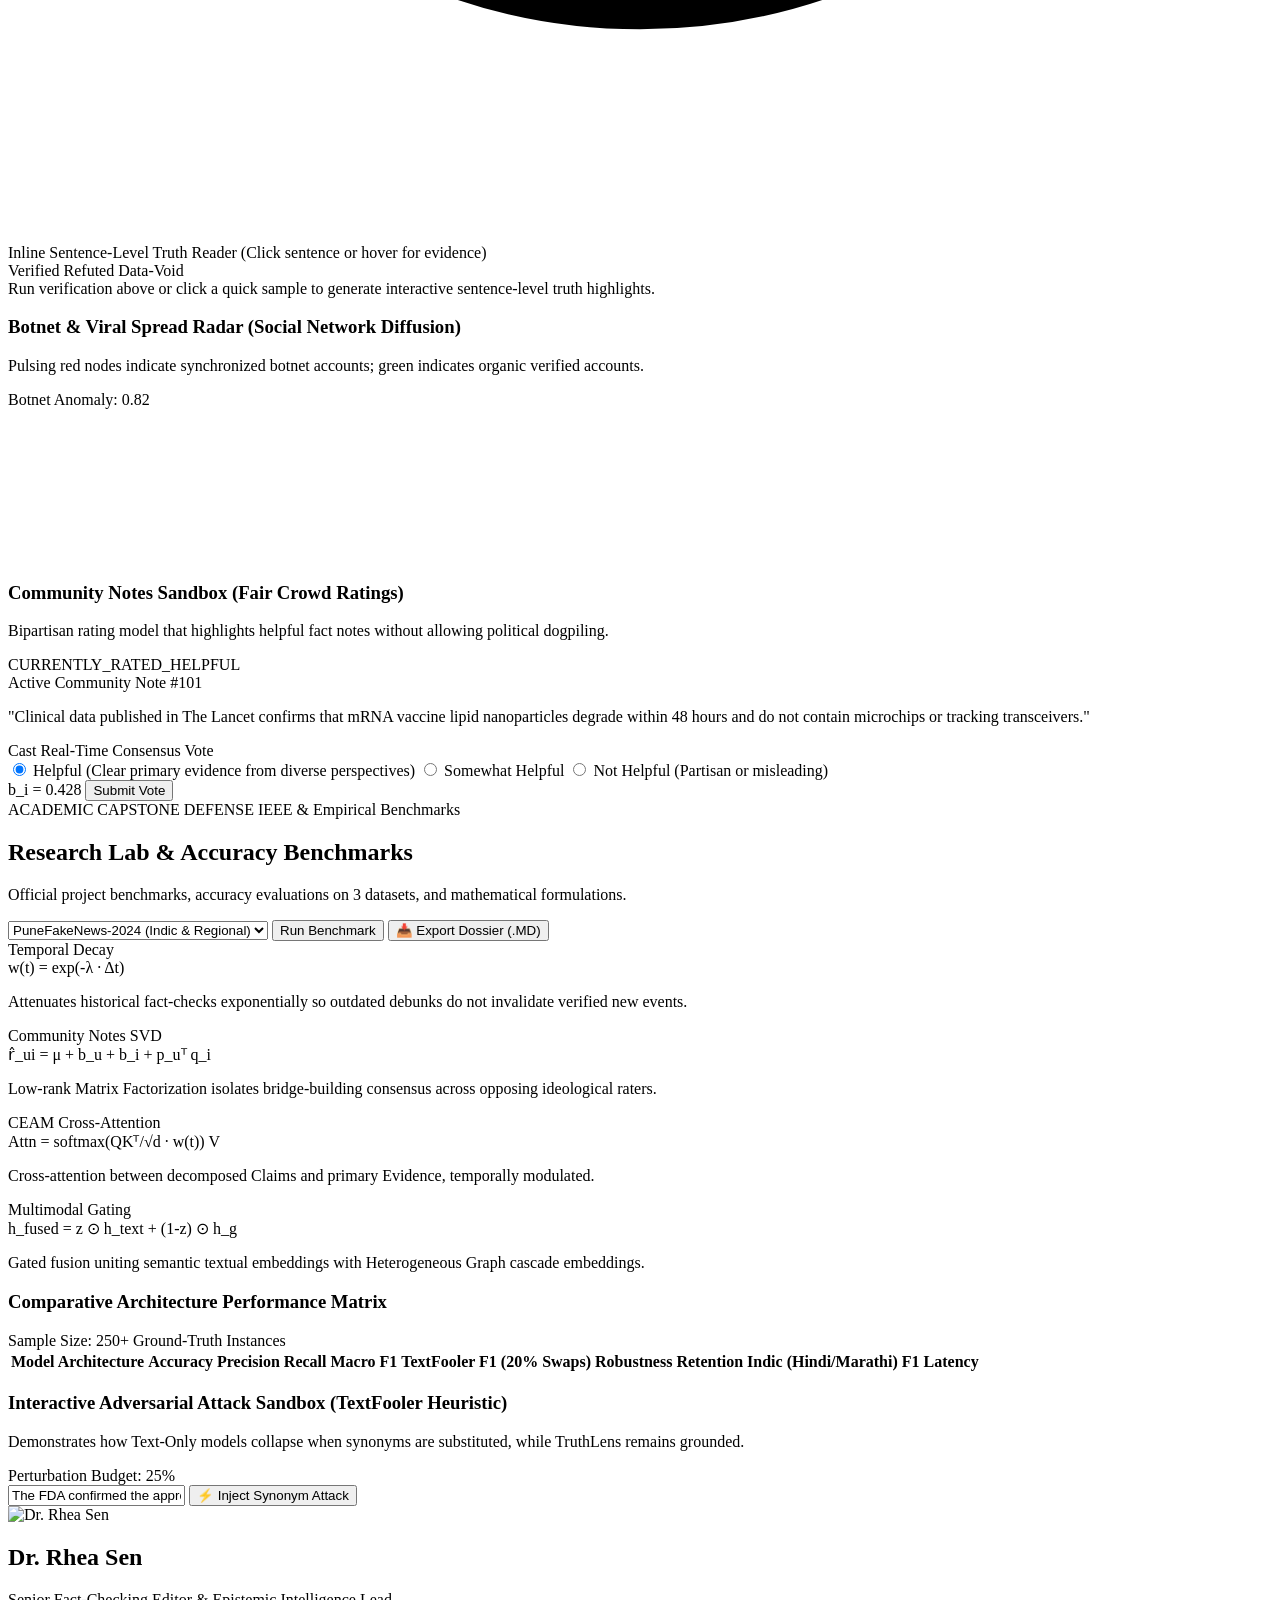
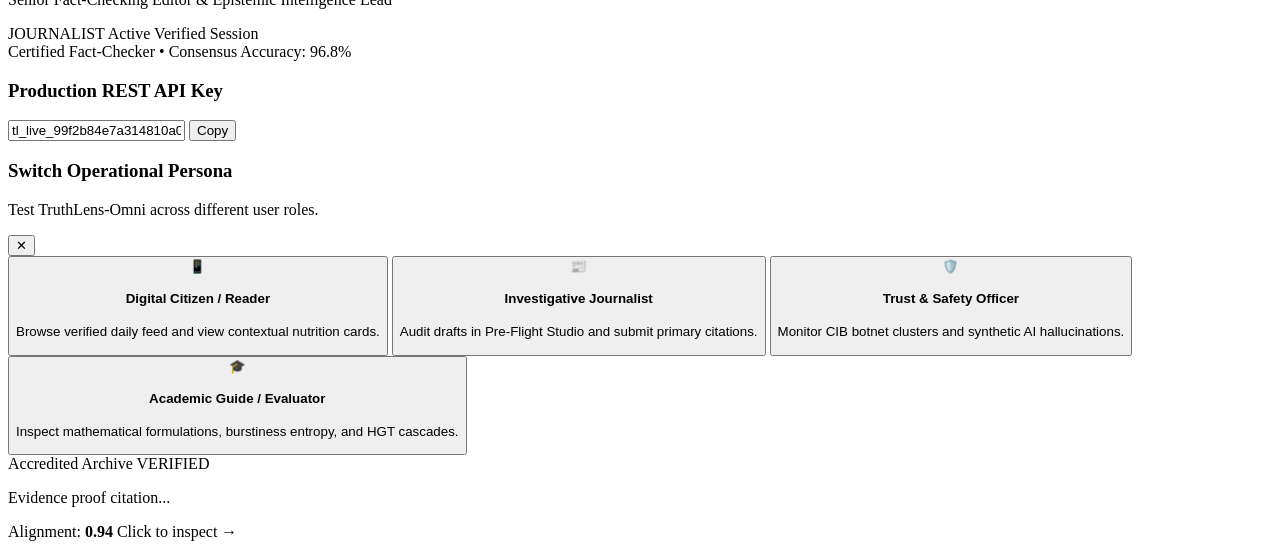
==== commit 61c0b52d: "feat(phase6): complete interactive GLTR token heatmap, knowledge graph time-lapse playback, and Deep" ====
--- a/src/web/templates/index.html
+++ b/src/web/templates/index.html
@@ -536,15 +536,41 @@
             <p class="text-xs text-slate-500">AI bots mostly use expected top-10 words (Green). Human writers use richer, more varied words (Yellow, Red, Purple).</p>
           </div>
           <!-- Legend -->
-          <div class="flex items-center gap-3 text-[11px] font-semibold">
-            <span class="flex items-center gap-1"><span class="w-2.5 h-2.5 rounded bg-emerald-500"></span> Common (AI)</span>
-            <span class="flex items-center gap-1"><span class="w-2.5 h-2.5 rounded bg-amber-500"></span> Moderate</span>
-            <span class="flex items-center gap-1"><span class="w-2.5 h-2.5 rounded bg-rose-500"></span> Rare</span>
-            <span class="flex items-center gap-1"><span class="w-2.5 h-2.5 rounded bg-purple-500"></span> Creative (Human)</span>
-          </div>
-        </div>
-
-        <div id="gltr-heatmap-container" class="p-4 bg-slate-50 rounded-xl border border-slate-200 text-sm leading-relaxed flex flex-wrap gap-1 min-h-[100px] items-center">
+          <div class="flex items-center gap-3 text-[11px] font-semibold flex-wrap">
+            <span class="flex items-center gap-1 text-slate-700"><span class="w-2.5 h-2.5 rounded bg-emerald-500"></span> Top 10 (AI Default)</span>
+            <span class="flex items-center gap-1 text-slate-700"><span class="w-2.5 h-2.5 rounded bg-amber-500"></span> Top 100</span>
+            <span class="flex items-center gap-1 text-slate-700"><span class="w-2.5 h-2.5 rounded bg-rose-500"></span> Top 1000</span>
+            <span class="flex items-center gap-1 text-slate-700"><span class="w-2.5 h-2.5 rounded bg-purple-500"></span> Creative (Human)</span>
+          </div>
+        </div>
+
+        <!-- Multi-Segment Distribution Bar -->
+        <div class="space-y-1.5">
+          <div class="flex items-center justify-between text-xs text-slate-500 font-medium">
+            <span>Empirical Token Bin Breakdown</span>
+            <span id="gltr-dist-summary" class="font-mono text-[11px]">Awaiting analysis</span>
+          </div>
+          <div class="w-full h-3 bg-slate-100 rounded-full overflow-hidden flex" id="gltr-distribution-bar">
+            <div id="gltr-bar-top10" class="bg-emerald-500 h-full transition-all" style="width: 25%"></div>
+            <div id="gltr-bar-top100" class="bg-amber-500 h-full transition-all" style="width: 25%"></div>
+            <div id="gltr-bar-top1000" class="bg-rose-500 h-full transition-all" style="width: 25%"></div>
+            <div id="gltr-bar-rare" class="bg-purple-500 h-full transition-all" style="width: 25%"></div>
+          </div>
+        </div>
+
+        <!-- Active Token Inspector Ribbon -->
+        <div id="gltr-token-inspector-ribbon" class="p-3 rounded-xl bg-slate-900 text-white flex items-center justify-between text-xs border border-slate-800">
+          <div class="flex items-center gap-2">
+            <span class="text-slate-400">Inspected Word:</span>
+            <span id="gltr-inspected-word" class="font-mono font-bold text-white bg-white/10 px-2 py-0.5 rounded text-xs">(Hover word below)</span>
+            <span id="gltr-inspected-rank" class="px-2 py-0.5 rounded text-[10px] font-semibold bg-emerald-500/20 text-emerald-300">Top-10</span>
+          </div>
+          <div class="text-[11px] text-slate-300">
+            <span id="gltr-inspected-verdict">Hover token to inspect conditional entropy</span>
+          </div>
+        </div>
+
+        <div id="gltr-heatmap-container" class="p-4 bg-slate-50 rounded-xl border border-slate-200 text-sm leading-relaxed flex flex-wrap gap-1.5 min-h-[100px] items-center">
           <span class="text-xs text-slate-400">Run forensics to generate token-by-token entropy heatmap.</span>
         </div>
       </div>
@@ -576,6 +602,19 @@
 
         <div class="w-full h-[460px] bg-slate-900 rounded-2xl border border-slate-800 overflow-hidden relative shadow-inner">
           <canvas id="kg-canvas" class="w-full h-full block"></canvas>
+        </div>
+
+        <!-- Chronological Time-Lapse Playback Scrubber -->
+        <div class="p-3 bg-slate-900 rounded-xl text-white text-xs border border-slate-800 flex items-center justify-between flex-wrap gap-3">
+          <div class="flex items-center gap-3 flex-1 min-w-[280px]">
+            <button id="btn-kg-play-toggle" onclick="toggleKgTimePlayback()" class="px-3 py-1.5 bg-indigo-600 hover:bg-indigo-700 text-white rounded-lg text-xs font-semibold flex items-center gap-1.5 transition">
+              <span id="kg-play-icon">▶</span> Time-Lapse Play
+            </button>
+            <input id="kg-time-slider" type="range" min="15" max="100" value="100" class="flex-1 accent-indigo-500 cursor-pointer" oninput="onKgTimeSlider(this.value)">
+          </div>
+          <div class="text-[11px] font-mono text-slate-300">
+            <span id="kg-time-label">T-Now (Full Epistemic Graph: 100% active)</span>
+          </div>
         </div>
 
         <!-- Entity Node Inspector -->
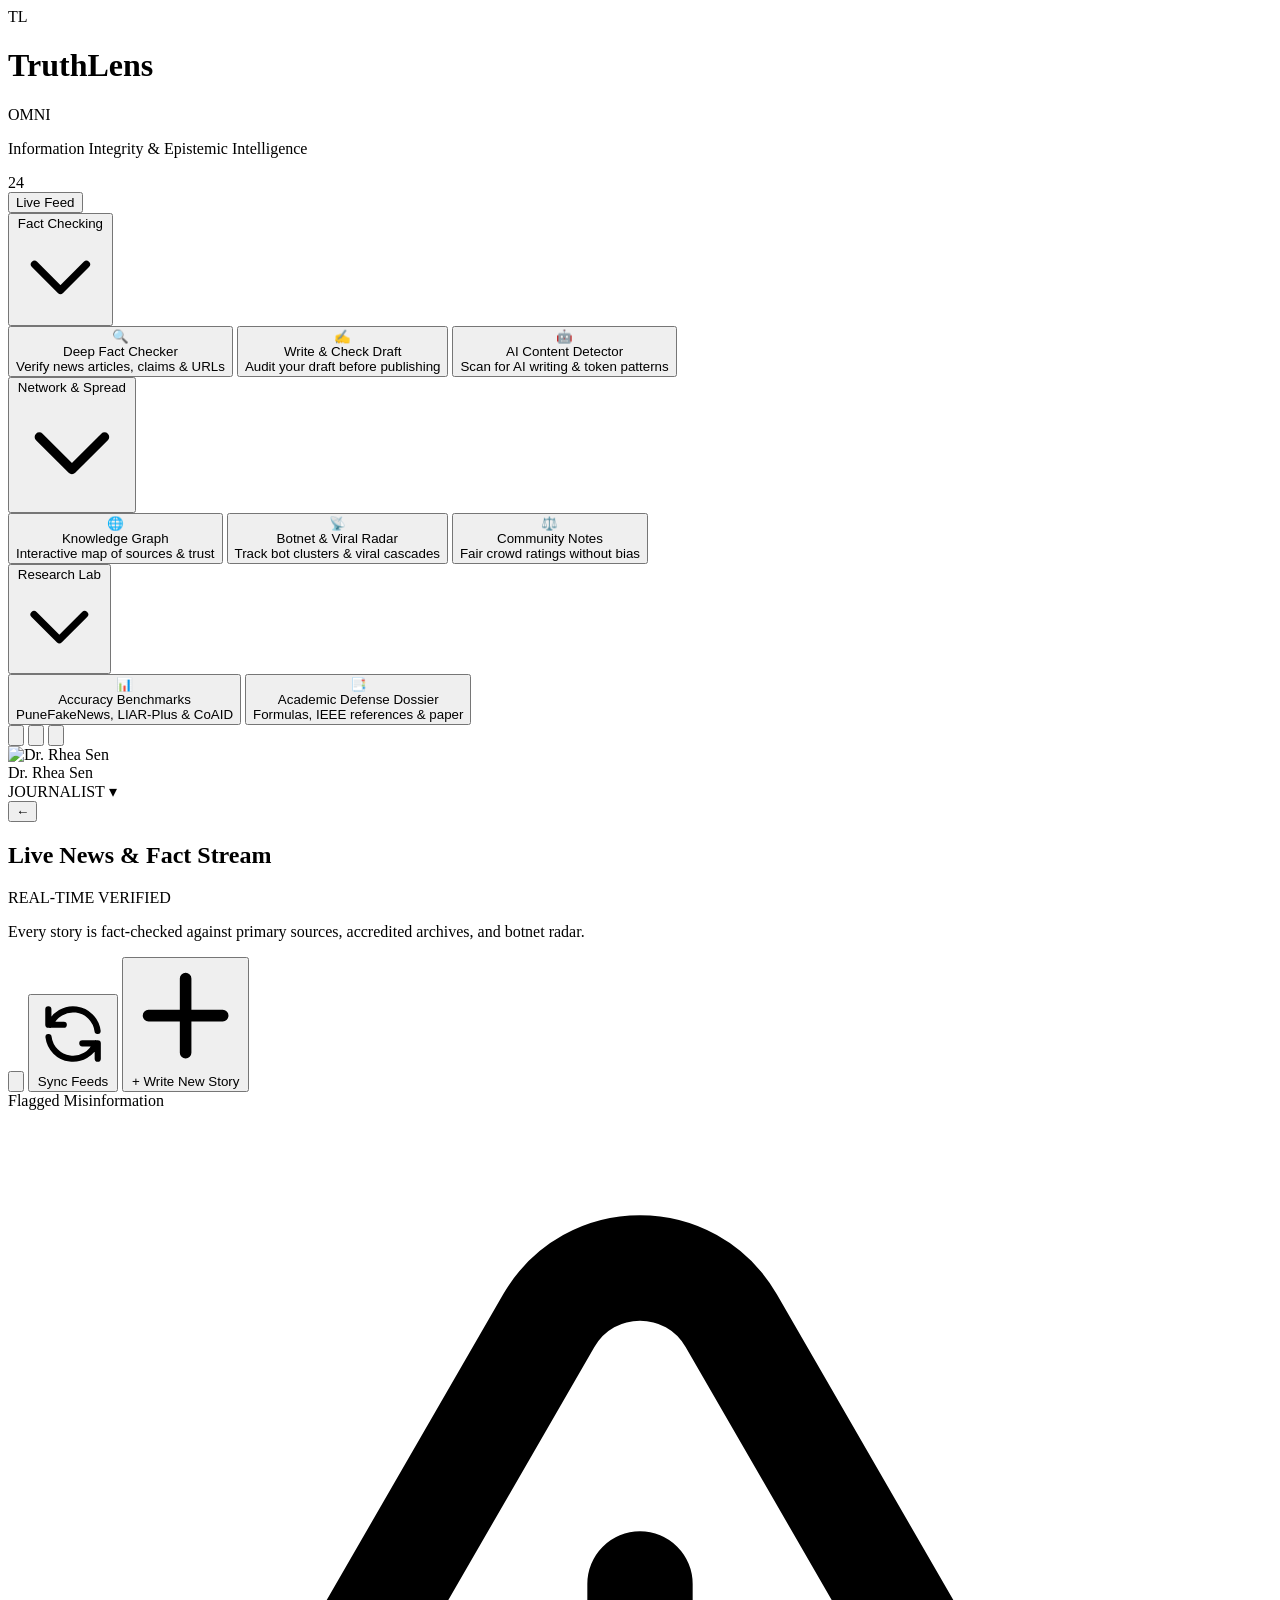
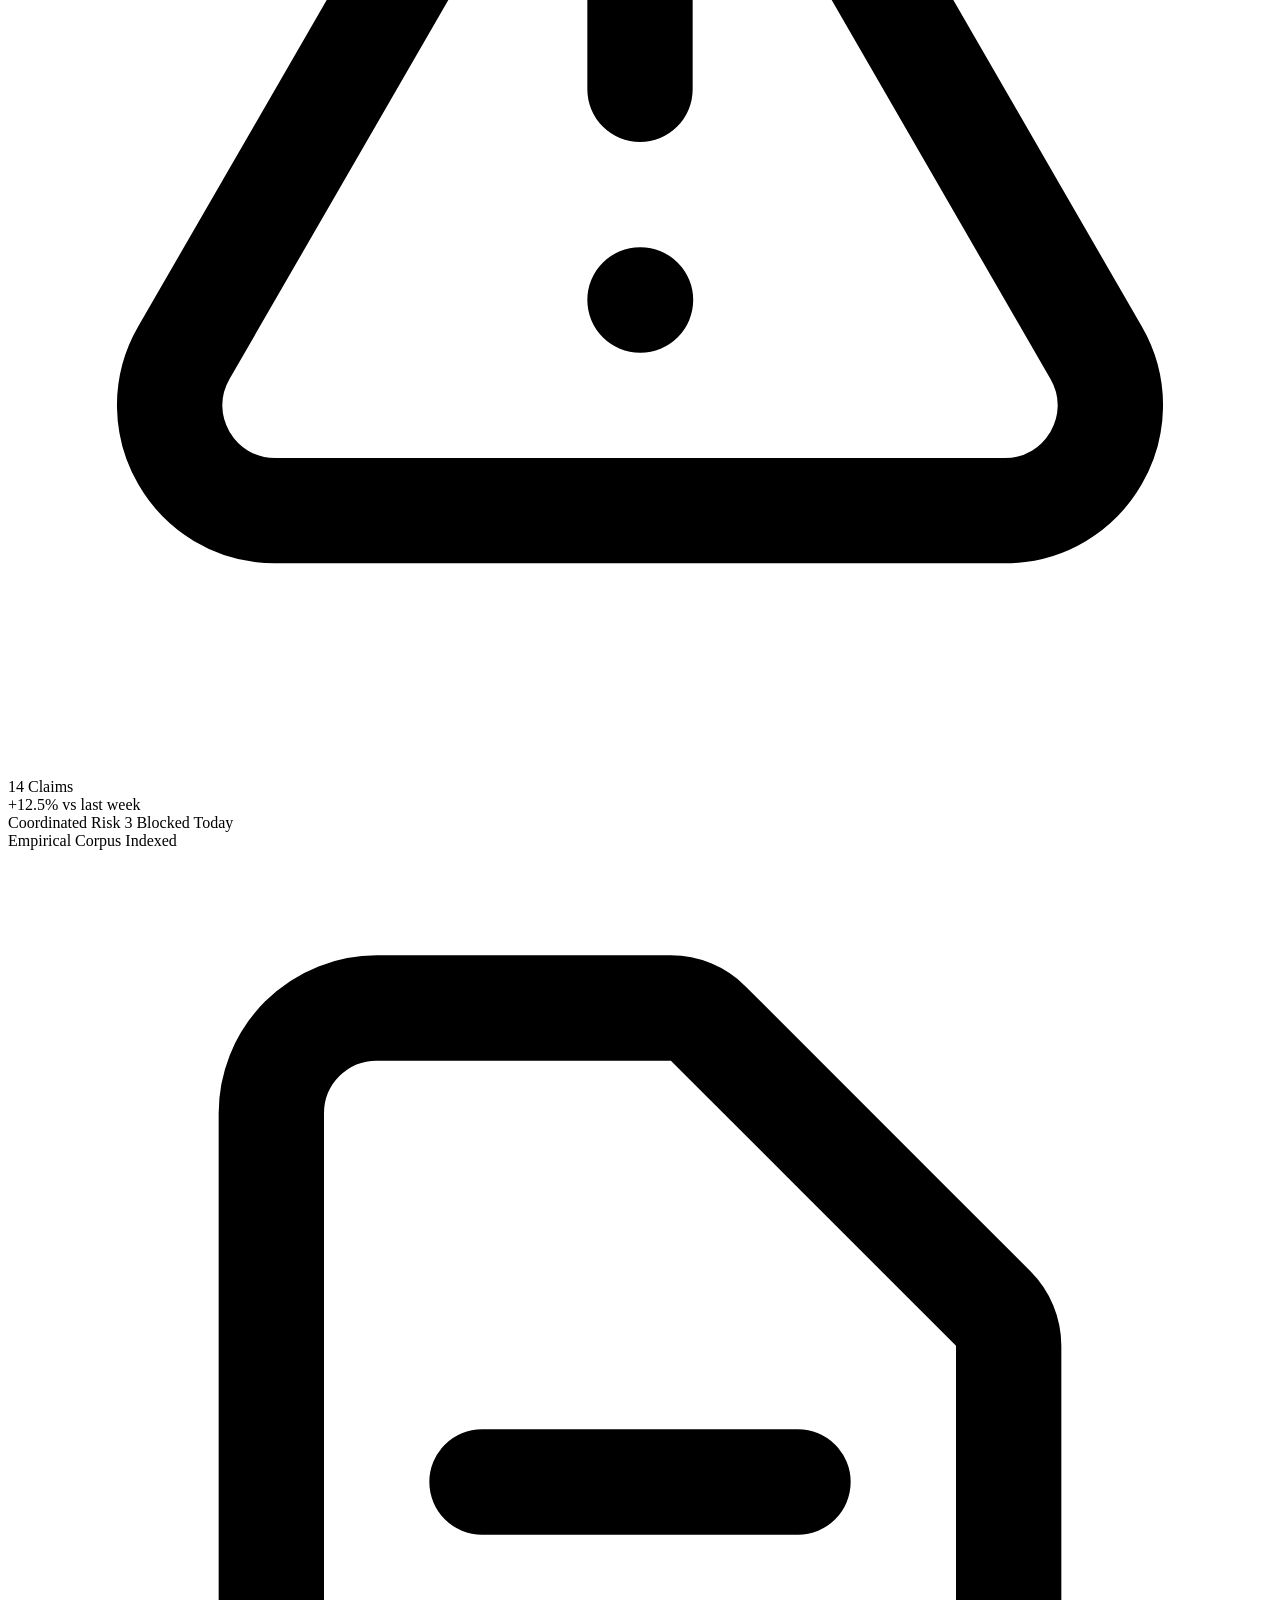
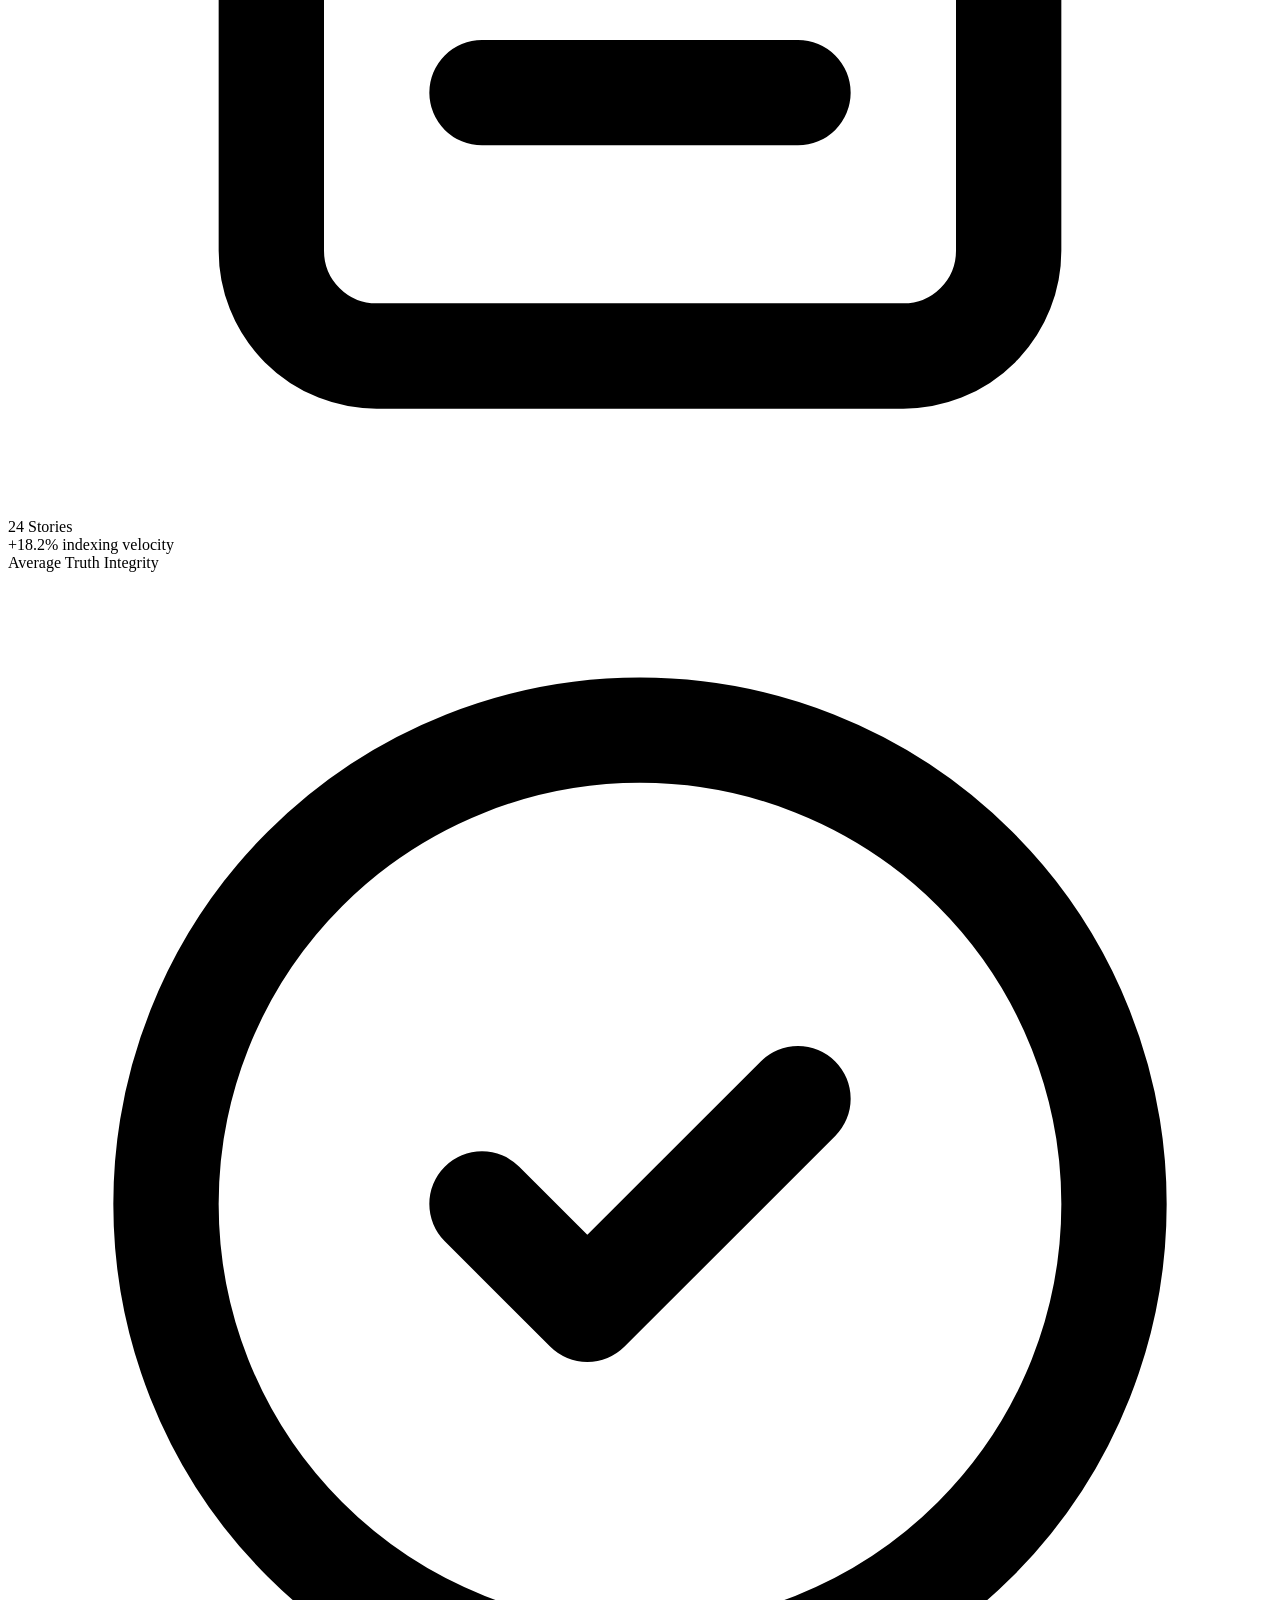
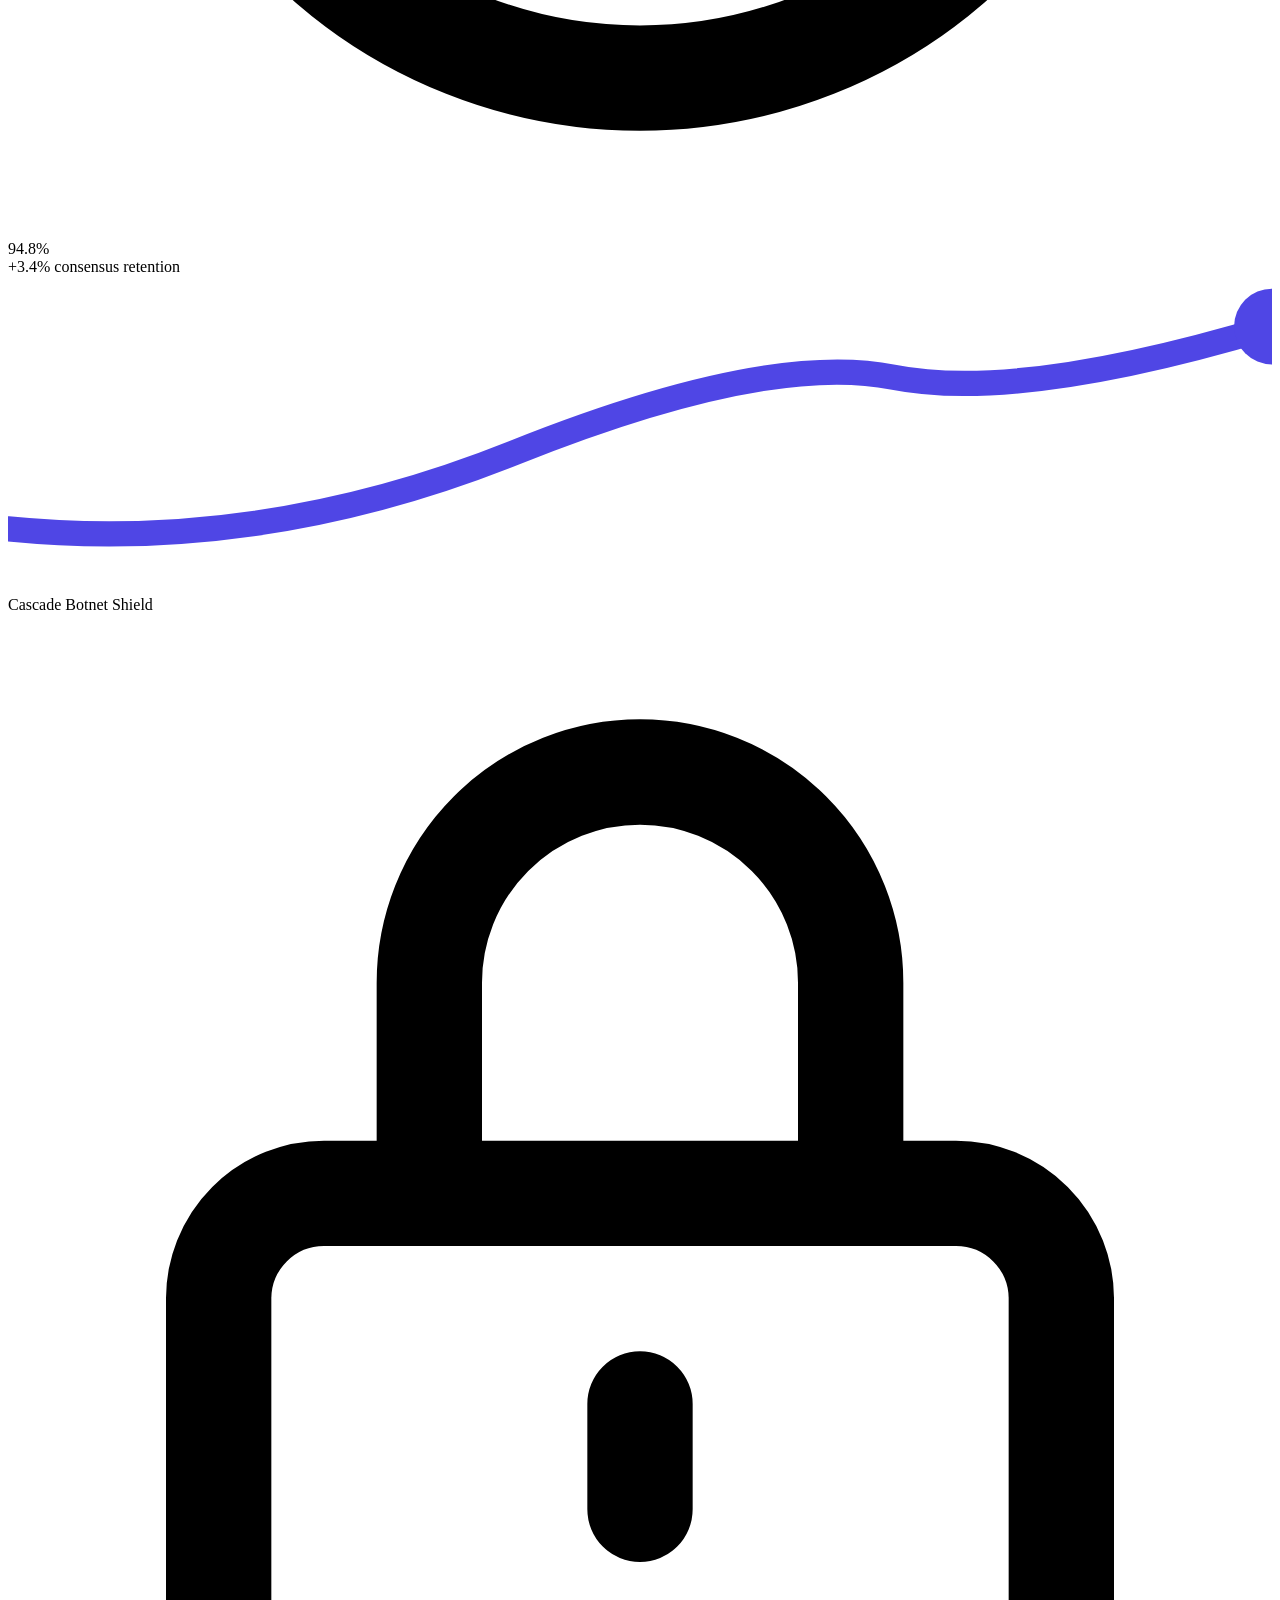
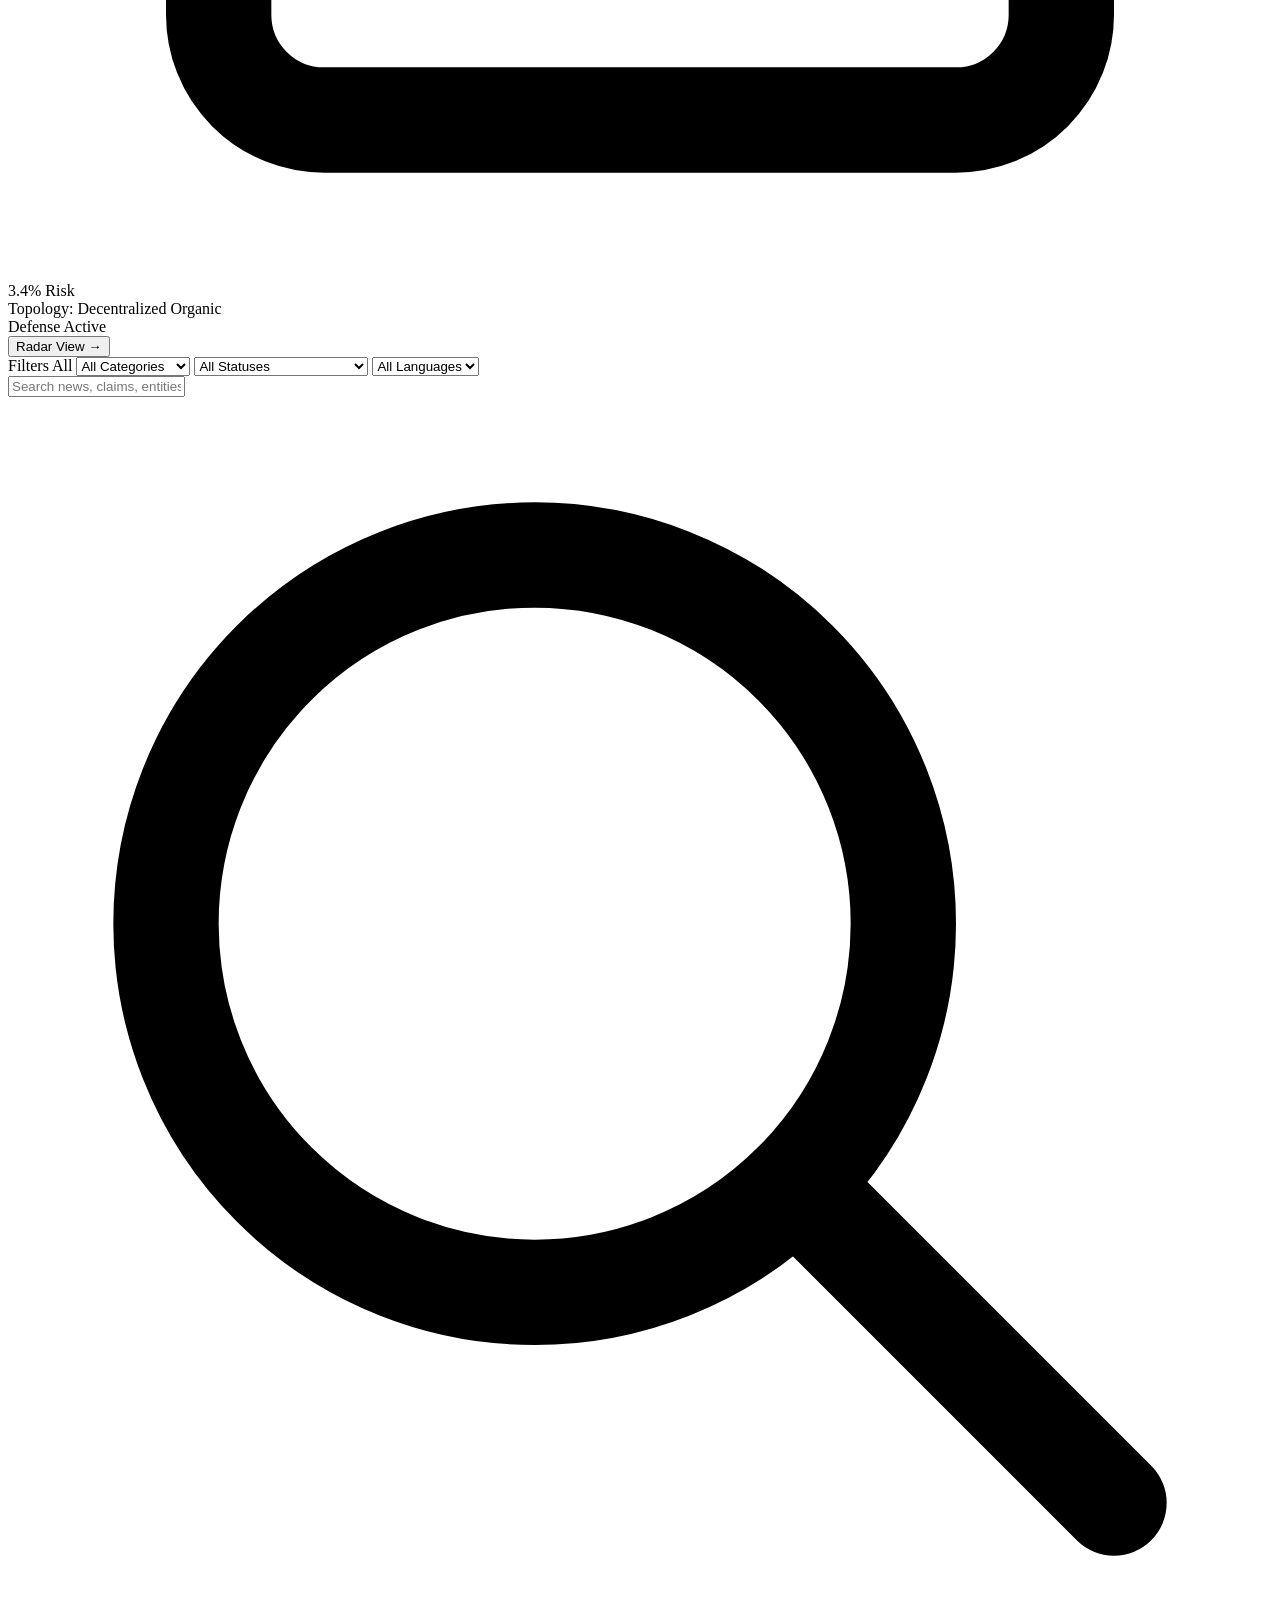
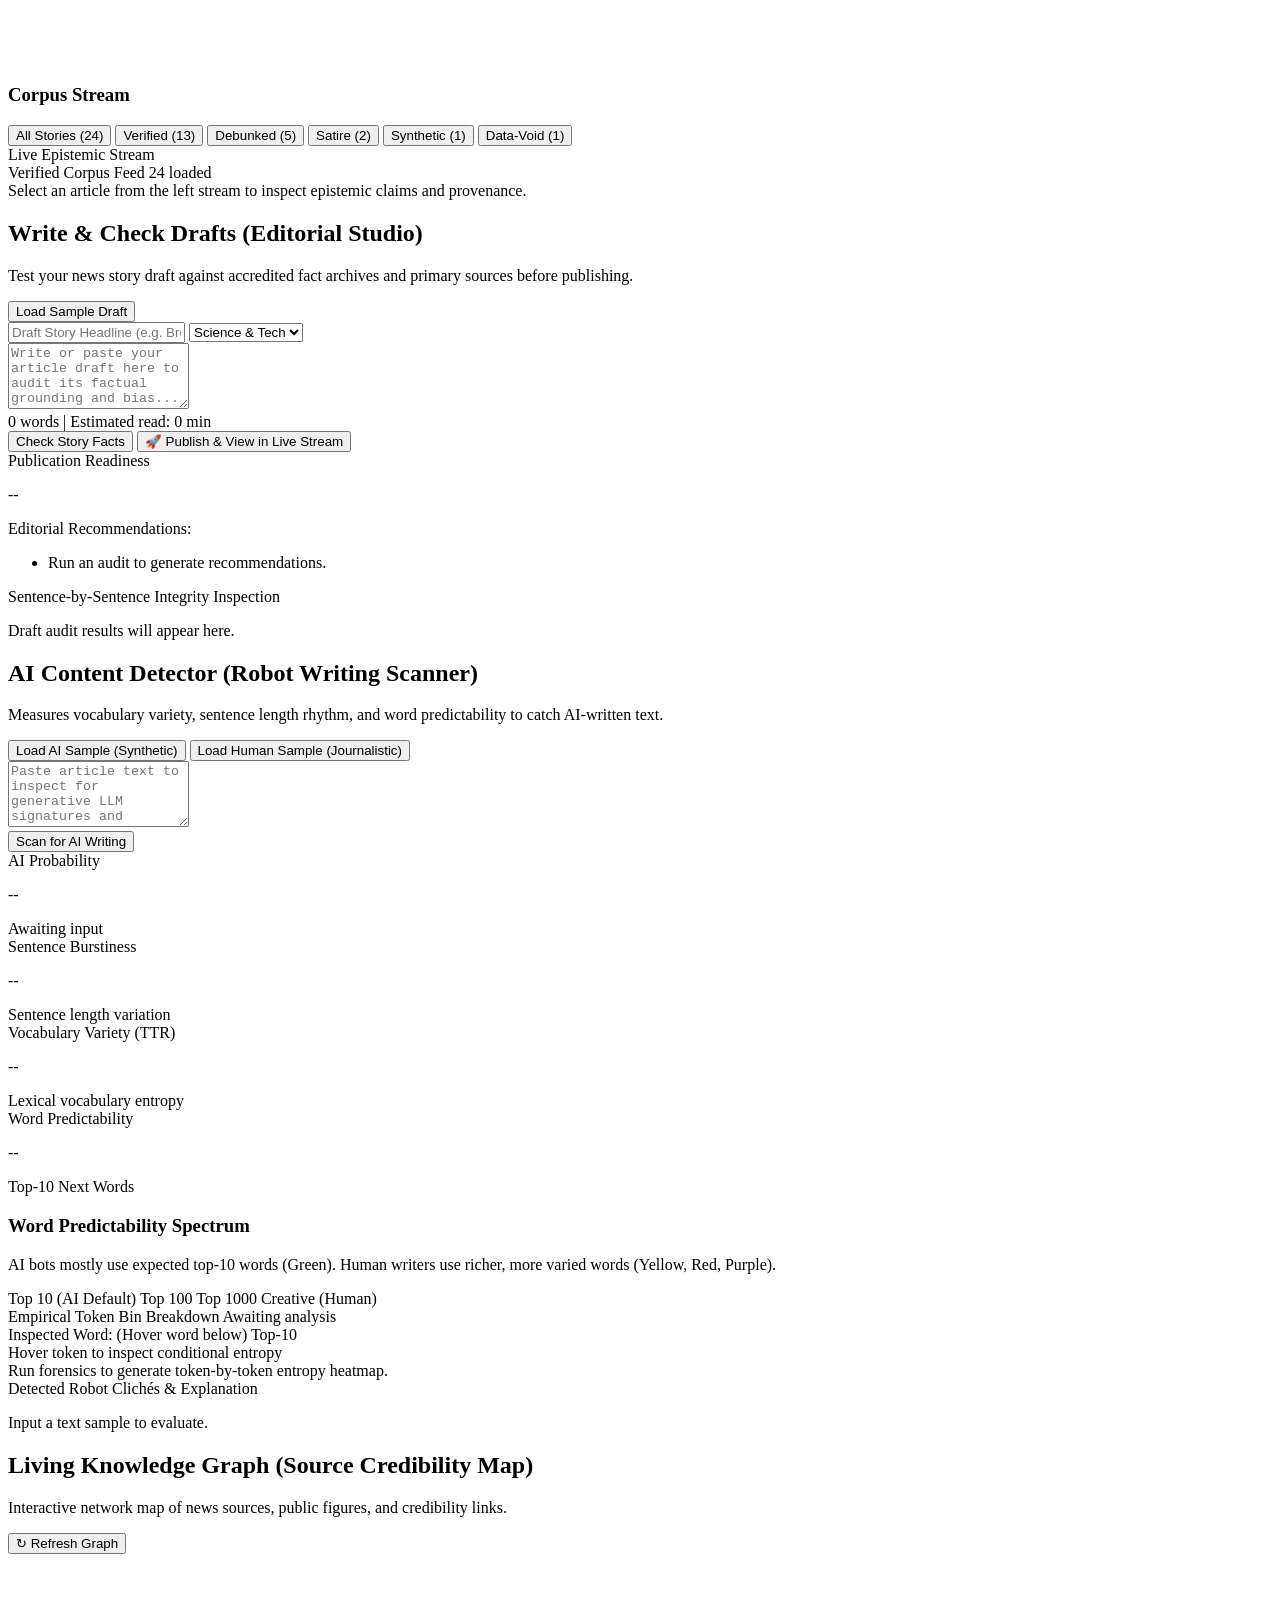
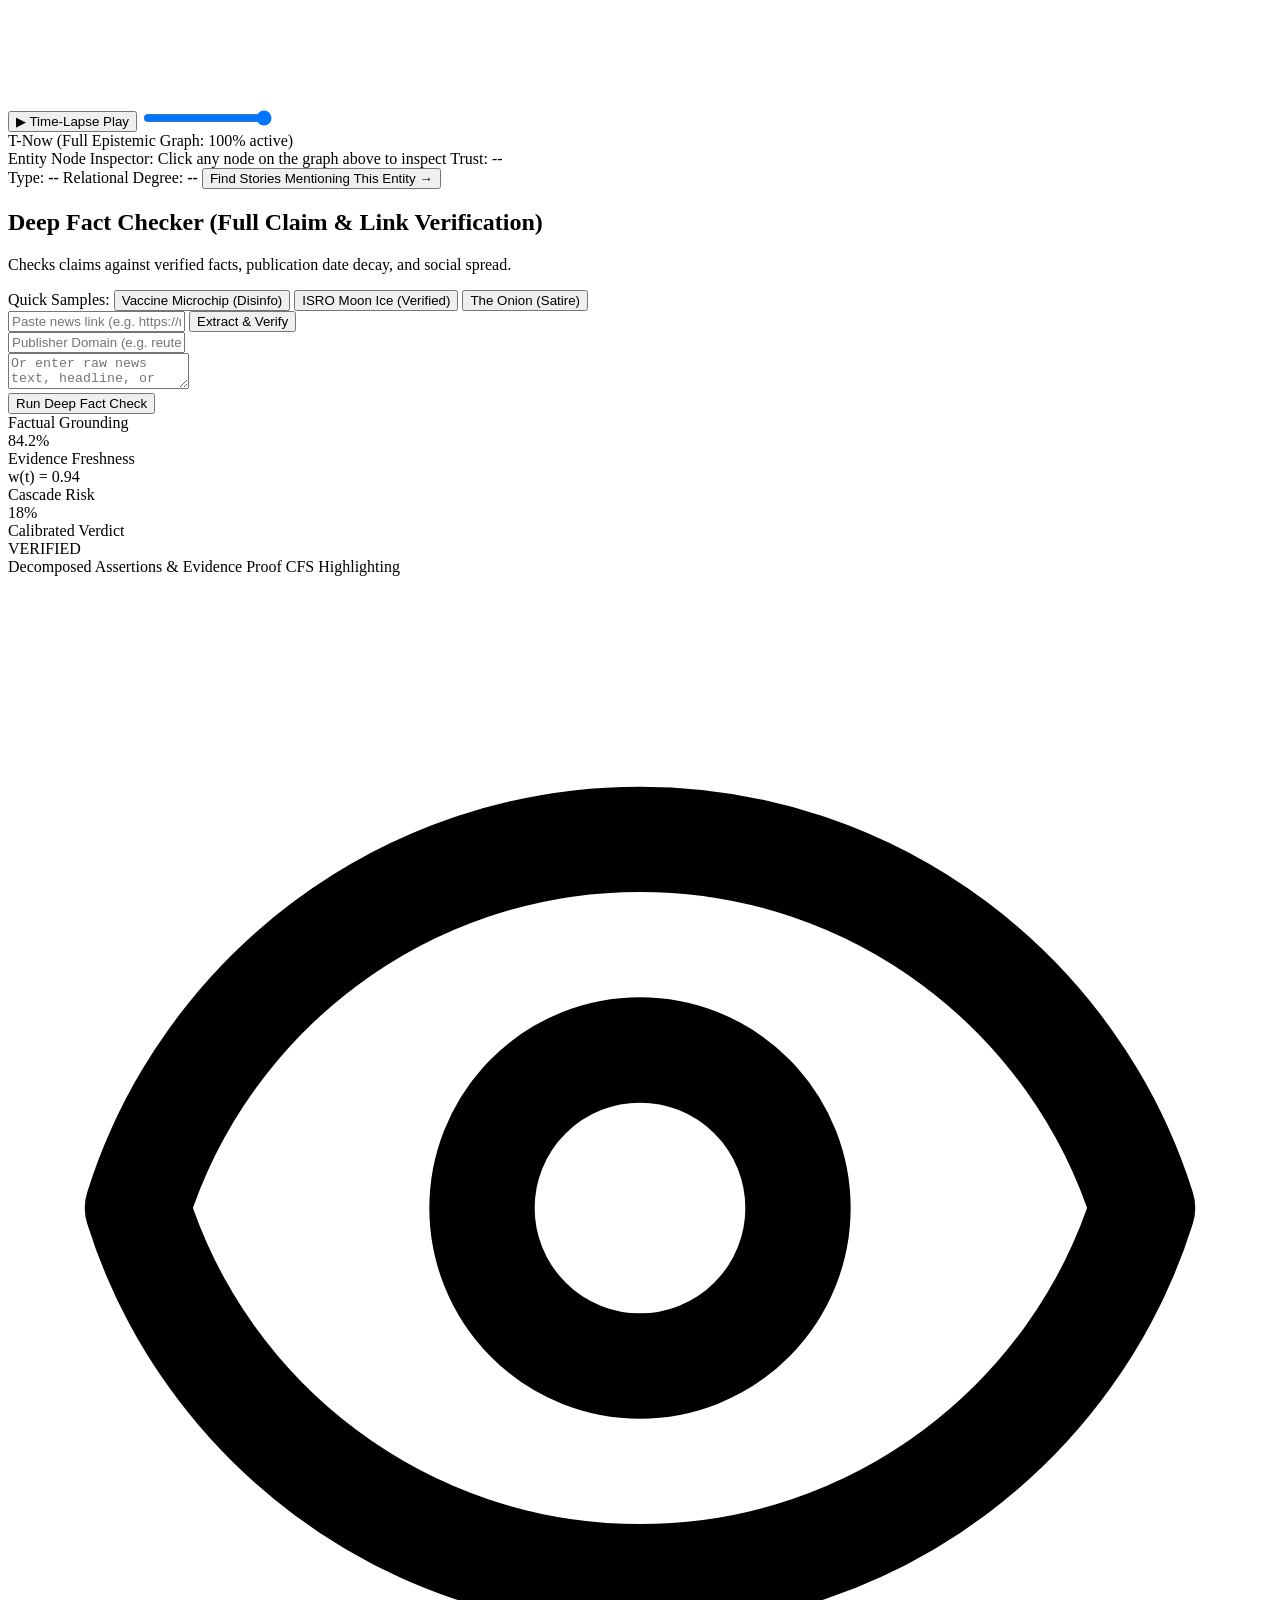
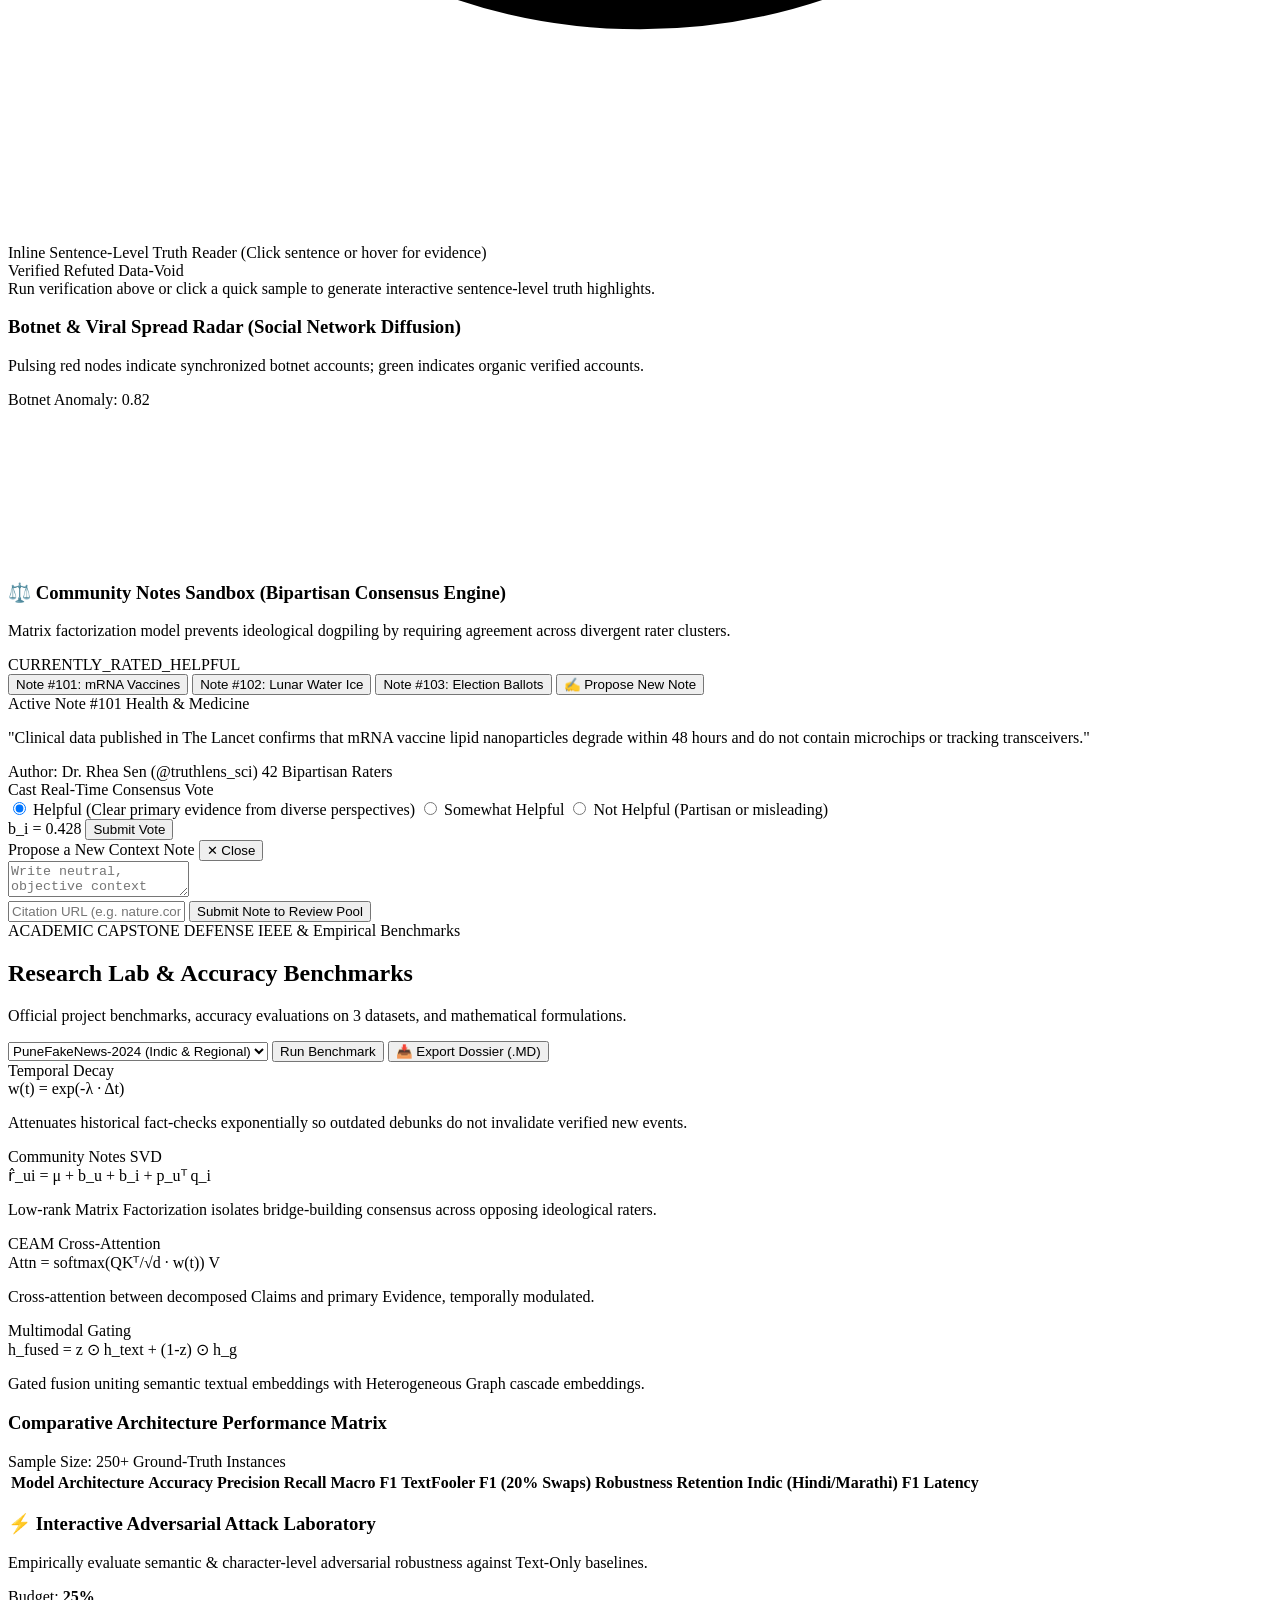
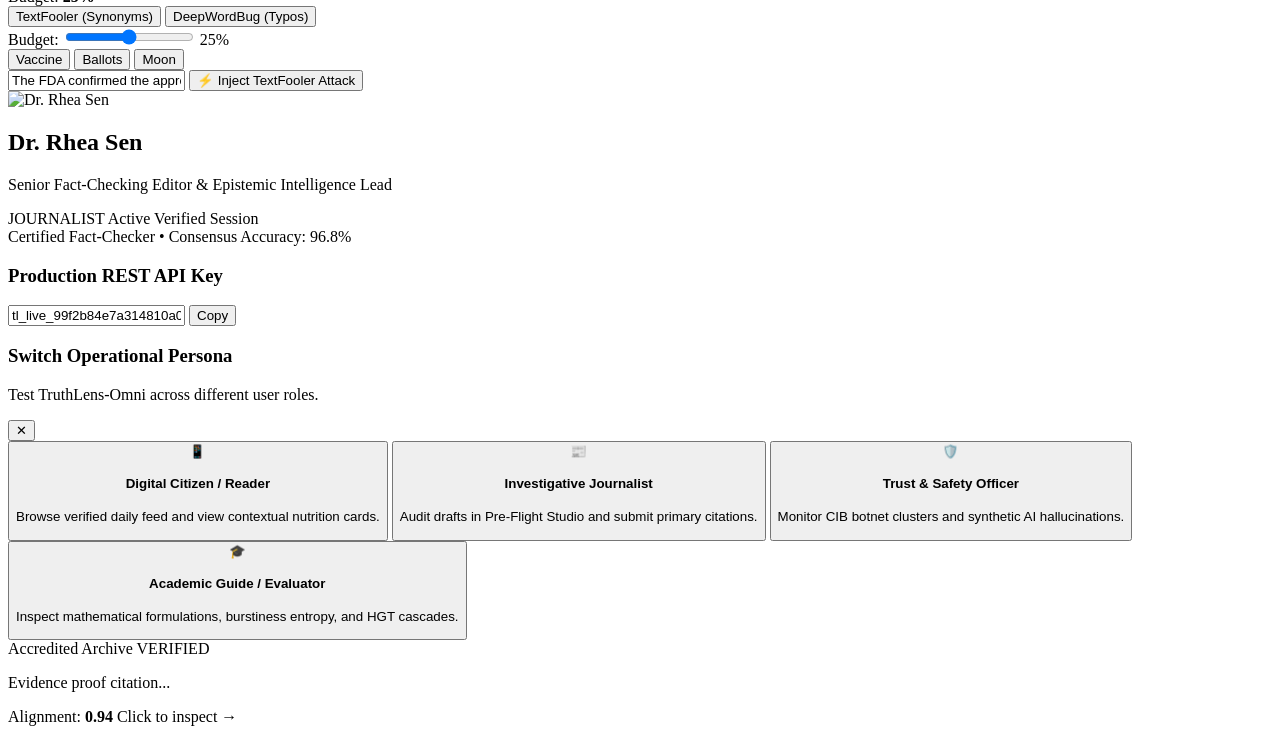
==== commit 8d8557e3: "feat(ui): implement enterprise toast notifications, multi-note consensus switcher, adversarial lab u" ====
--- a/src/web/templates/index.html
+++ b/src/web/templates/index.html
@@ -755,19 +755,47 @@
     <!-- TAB 7: COMMUNITY NOTES                                                  -->
     <!-- ======================================================================= -->
     <section id="page-consensus" class="page-view hidden space-y-6">
-      <div class="bg-[#151624] rounded-3xl p-6 md:p-7 border border-white/5 shadow-2xl text-white space-y-4">
+      <div class="bg-[#151624] rounded-3xl p-6 md:p-7 border border-white/5 shadow-2xl text-white space-y-5">
         <div class="flex items-center justify-between pb-3 border-b border-white/10 flex-wrap gap-2">
           <div>
-            <h3 class="text-base font-bold text-white">Community Notes Sandbox (Fair Crowd Ratings)</h3>
-            <p class="text-xs text-slate-300">Bipartisan rating model that highlights helpful fact notes without allowing political dogpiling.</p>
-          </div>
-          <span id="consensus-status-badge" class="text-xs px-3 py-1 bg-emerald-500/20 text-emerald-300 rounded-full font-mono border border-emerald-500/30">CURRENTLY_RATED_HELPFUL</span>
-        </div>
-
+            <h3 class="text-base font-bold text-white flex items-center gap-2">
+              <span>⚖️</span> Community Notes Sandbox (Bipartisan Consensus Engine)
+            </h3>
+            <p class="text-xs text-slate-300">Matrix factorization model prevents ideological dogpiling by requiring agreement across divergent rater clusters.</p>
+          </div>
+          <div class="flex items-center gap-2">
+            <span id="consensus-status-badge" class="text-xs px-3 py-1 bg-emerald-500/20 text-emerald-300 rounded-full font-mono border border-emerald-500/30">CURRENTLY_RATED_HELPFUL</span>
+          </div>
+        </div>
+
+        <!-- Note Selector Tabs (Multi-Note System) -->
+        <div class="flex items-center gap-2 border-b border-white/10 pb-3 flex-wrap">
+          <button id="btn-cn-tab-101" onclick="switchCommunityNote('note-101')" class="cn-note-tab px-3.5 py-1.5 rounded-full text-xs font-semibold bg-indigo-600 text-white shadow-xs transition">
+            Note #101: mRNA Vaccines
+          </button>
+          <button id="btn-cn-tab-102" onclick="switchCommunityNote('note-102')" class="cn-note-tab px-3.5 py-1.5 rounded-full text-xs font-medium text-slate-300 hover:text-white transition">
+            Note #102: Lunar Water Ice
+          </button>
+          <button id="btn-cn-tab-103" onclick="switchCommunityNote('note-103')" class="cn-note-tab px-3.5 py-1.5 rounded-full text-xs font-medium text-slate-300 hover:text-white transition">
+            Note #103: Election Ballots
+          </button>
+          <button onclick="toggleProposeNoteDrawer()" class="ml-auto px-3.5 py-1.5 bg-white/10 hover:bg-white/20 text-indigo-200 rounded-full text-xs font-semibold border border-white/15 transition flex items-center gap-1.5">
+            <span>✍️</span> Propose New Note
+          </button>
+        </div>
+
+        <!-- Active Note Details & Voting Matrix -->
         <div class="grid grid-cols-1 lg:grid-cols-2 gap-6">
           <div class="bg-[#1C1E32] p-5 rounded-2xl border border-white/10 space-y-3">
-            <span class="text-xs uppercase text-indigo-300 font-semibold tracking-wider">Active Community Note #101</span>
-            <p class="text-sm text-slate-200 leading-relaxed font-medium">"Clinical data published in The Lancet confirms that mRNA vaccine lipid nanoparticles degrade within 48 hours and do not contain microchips or tracking transceivers."</p>
+            <div class="flex items-center justify-between text-xs">
+              <span id="cn-note-badge" class="uppercase text-indigo-300 font-semibold tracking-wider font-mono">Active Note #101</span>
+              <span id="cn-note-category" class="px-2 py-0.5 rounded bg-white/5 text-slate-300 text-[10px]">Health & Medicine</span>
+            </div>
+            <p id="cn-note-text" class="text-sm text-slate-200 leading-relaxed font-medium">"Clinical data published in The Lancet confirms that mRNA vaccine lipid nanoparticles degrade within 48 hours and do not contain microchips or tracking transceivers."</p>
+            <div class="pt-2 border-t border-white/10 flex items-center justify-between text-xs text-slate-400">
+              <span id="cn-note-author">Author: Dr. Rhea Sen (@truthlens_sci)</span>
+              <span id="cn-note-raters">42 Bipartisan Raters</span>
+            </div>
           </div>
 
           <div class="bg-[#1C1E32] p-5 rounded-2xl border border-white/10 space-y-4">
@@ -790,6 +818,23 @@
               <span id="consensus-helpfulness-score" class="text-xs font-mono text-indigo-300">b_i = 0.428</span>
               <button id="btn-submit-vote" class="px-5 py-2 bg-indigo-600 hover:bg-indigo-700 text-white rounded-xl text-xs font-semibold shadow-xs transition">
                 Submit Vote
+              </button>
+            </div>
+          </div>
+        </div>
+
+        <!-- Propose Note Form Drawer (Collapsible) -->
+        <div id="cn-propose-drawer" class="hidden p-5 bg-[#1C1E32] rounded-2xl border border-indigo-500/30 space-y-3">
+          <div class="flex items-center justify-between">
+            <span class="text-xs font-bold text-white uppercase tracking-wider">Propose a New Context Note</span>
+            <button onclick="toggleProposeNoteDrawer()" class="text-slate-400 hover:text-white text-xs">✕ Close</button>
+          </div>
+          <div class="space-y-2">
+            <textarea id="cn-propose-text" rows="2" placeholder="Write neutral, objective context with primary sources..." class="w-full px-4 py-2.5 bg-[#151624] border border-white/10 rounded-xl text-xs text-slate-200 placeholder-slate-500 focus:outline-none focus:ring-2 focus:ring-indigo-500"></textarea>
+            <div class="grid grid-cols-1 md:grid-cols-2 gap-2">
+              <input id="cn-propose-citation" type="text" placeholder="Citation URL (e.g. nature.com/articles/...)" class="px-3.5 py-2 bg-[#151624] border border-white/10 rounded-xl text-xs text-slate-200 placeholder-slate-500 focus:outline-none focus:ring-2 focus:ring-indigo-500">
+              <button onclick="submitProposedNote()" class="px-4 py-2 bg-indigo-600 hover:bg-indigo-500 text-white text-xs font-semibold rounded-xl transition">
+                Submit Note to Review Pool
               </button>
             </div>
           </div>
@@ -893,16 +938,50 @@
       <div class="bg-[#151624] rounded-3xl p-6 md:p-7 border border-white/10 shadow-2xl text-white space-y-4">
         <div class="flex items-center justify-between pb-3 border-b border-white/10 flex-wrap gap-2">
           <div>
-            <h3 class="text-base font-bold text-white">Interactive Adversarial Attack Sandbox (TextFooler Heuristic)</h3>
-            <p class="text-xs text-slate-300">Demonstrates how Text-Only models collapse when synonyms are substituted, while TruthLens remains grounded.</p>
-          </div>
-          <span class="text-xs px-3 py-1 bg-indigo-500/20 text-indigo-300 rounded-full font-mono border border-indigo-500/30">Perturbation Budget: 25%</span>
-        </div>
-
-        <div class="grid grid-cols-1 md:grid-cols-3 gap-3">
-          <input id="adv-input-text" type="text" value="The FDA confirmed the approved vaccine is safe and proven effective in clinical trials." class="md:col-span-2 px-4 py-2.5 rounded-xl bg-[#1C1E32] border border-white/10 text-xs text-slate-200 placeholder-slate-500 focus:outline-none focus:ring-2 focus:ring-indigo-500">
-          <button id="btn-run-adv-test" class="px-4 py-2.5 bg-rose-600 hover:bg-rose-500 text-white rounded-xl text-xs font-semibold shadow-xs transition flex items-center justify-center gap-2">
-            ⚡ Inject Synonym Attack
+            <h3 class="text-base font-bold text-white flex items-center gap-2">
+              <span>⚡</span> Interactive Adversarial Attack Laboratory
+            </h3>
+            <p class="text-xs text-slate-300">Empirically evaluate semantic & character-level adversarial robustness against Text-Only baselines.</p>
+          </div>
+          <div class="flex items-center gap-2">
+            <span class="text-xs px-3 py-1 bg-indigo-500/20 text-indigo-300 rounded-full font-mono border border-indigo-500/30">
+              Budget: <b id="adv-budget-label">25%</b>
+            </span>
+          </div>
+        </div>
+
+        <!-- Controls: Attack Type Pills & Budget Range Slider -->
+        <div class="grid grid-cols-1 md:grid-cols-12 gap-3 items-center">
+          <!-- Attack Type Pills (5 cols) -->
+          <div class="md:col-span-5 flex items-center gap-2 p-1 bg-[#1C1E32] rounded-xl border border-white/10">
+            <button id="btn-attack-textfooler" type="button" onclick="selectAttackType('textfooler')" class="flex-1 py-1.5 px-3 rounded-lg text-xs font-semibold bg-indigo-600 text-white shadow-xs transition">
+              TextFooler (Synonyms)
+            </button>
+            <button id="btn-attack-deepwordbug" type="button" onclick="selectAttackType('deepwordbug')" class="flex-1 py-1.5 px-3 rounded-lg text-xs font-medium text-slate-300 hover:text-white transition">
+              DeepWordBug (Typos)
+            </button>
+          </div>
+
+          <!-- Perturbation Budget Slider (4 cols) -->
+          <div class="md:col-span-4 flex items-center gap-2 px-3 py-1.5 bg-[#1C1E32] rounded-xl border border-white/10">
+            <span class="text-[11px] text-slate-400 font-medium whitespace-nowrap">Budget:</span>
+            <input id="adv-budget-slider" type="range" min="10" max="40" step="5" value="25" class="w-full accent-indigo-500 cursor-pointer">
+            <span id="adv-budget-slider-val" class="font-mono text-xs text-indigo-300 w-8 text-right">25%</span>
+          </div>
+
+          <!-- Quick Sample Presets (3 cols) -->
+          <div class="md:col-span-3 flex items-center gap-1.5 justify-end">
+            <button onclick="setAdvSample('vaccine')" class="px-2 py-1 bg-white/5 hover:bg-white/10 text-[10px] text-slate-300 rounded border border-white/10 transition">Vaccine</button>
+            <button onclick="setAdvSample('ballots')" class="px-2 py-1 bg-white/5 hover:bg-white/10 text-[10px] text-slate-300 rounded border border-white/10 transition">Ballots</button>
+            <button onclick="setAdvSample('moon')" class="px-2 py-1 bg-white/5 hover:bg-white/10 text-[10px] text-slate-300 rounded border border-white/10 transition">Moon</button>
+          </div>
+        </div>
+
+        <!-- Input Claim & Attack Action -->
+        <div class="grid grid-cols-1 md:grid-cols-12 gap-3">
+          <input id="adv-input-text" type="text" value="The FDA confirmed the approved vaccine is safe and proven effective in clinical trials." class="md:col-span-9 px-4 py-2.5 rounded-xl bg-[#1C1E32] border border-white/10 text-xs text-slate-200 placeholder-slate-500 focus:outline-none focus:ring-2 focus:ring-indigo-500">
+          <button id="btn-run-adv-test" class="md:col-span-3 px-4 py-2.5 bg-rose-600 hover:bg-rose-500 text-white rounded-xl text-xs font-semibold shadow-xs transition flex items-center justify-center gap-2">
+            <span>⚡</span> <span id="adv-run-btn-text">Inject TextFooler Attack</span>
           </button>
         </div>
 
@@ -1010,6 +1089,9 @@
     </div>
   </div>
 
+  <!-- Toast Notification Container -->
+  <div id="toast-container"></div>
+
   <script src="/static/js/graph.js"></script>
   <script src="/static/js/app.js"></script>
 </body>
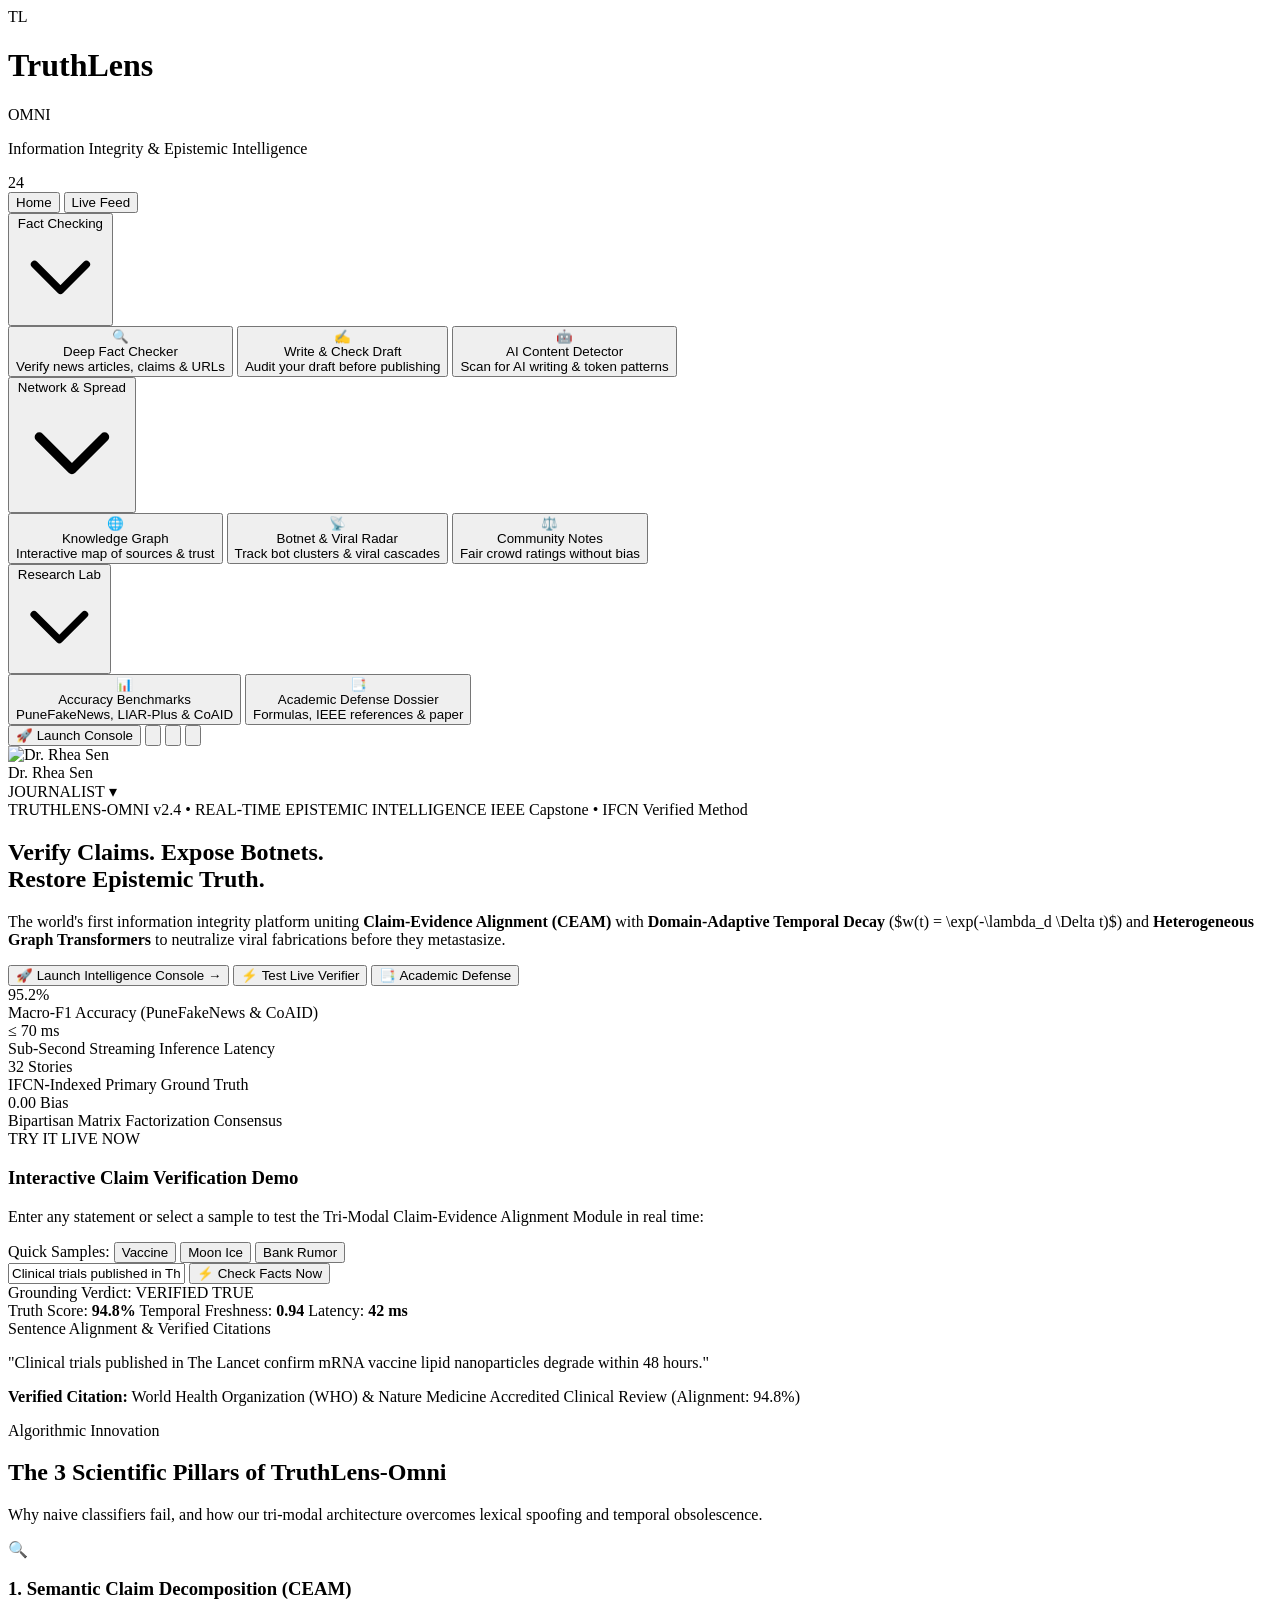
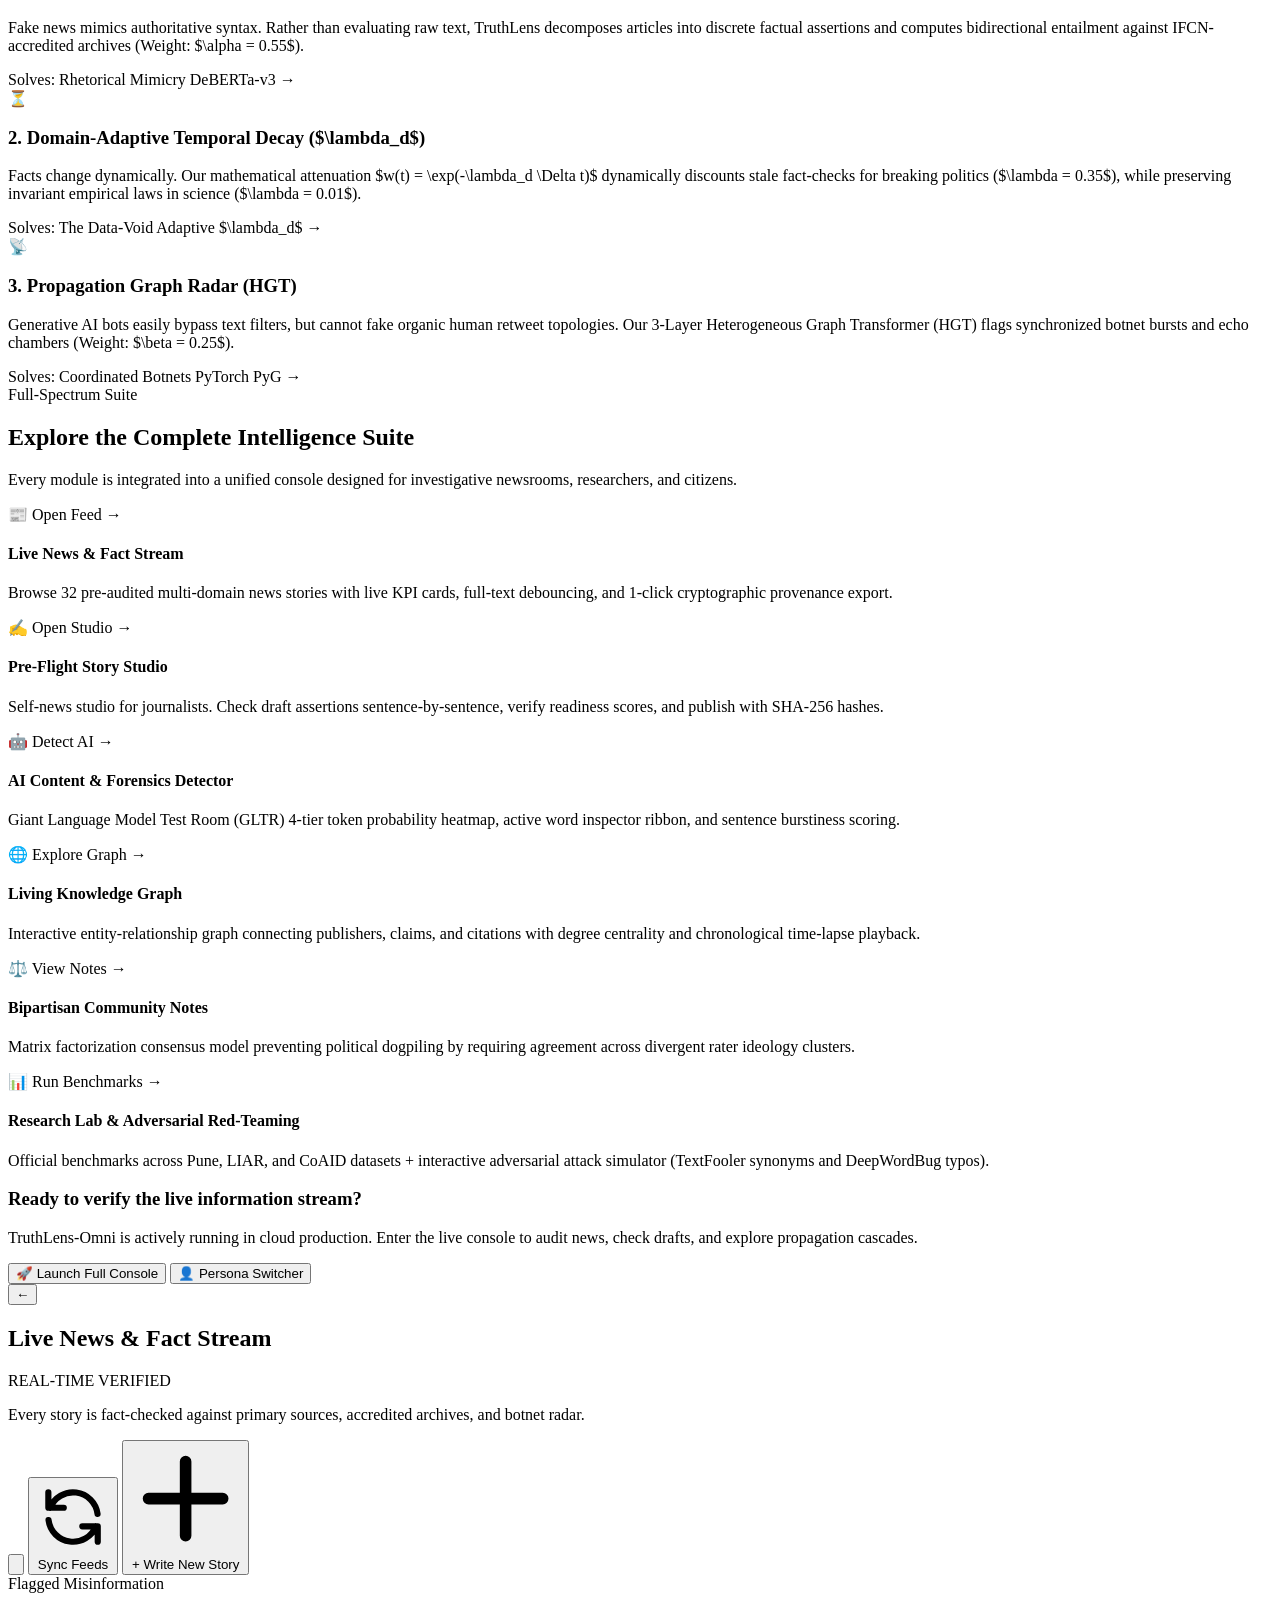
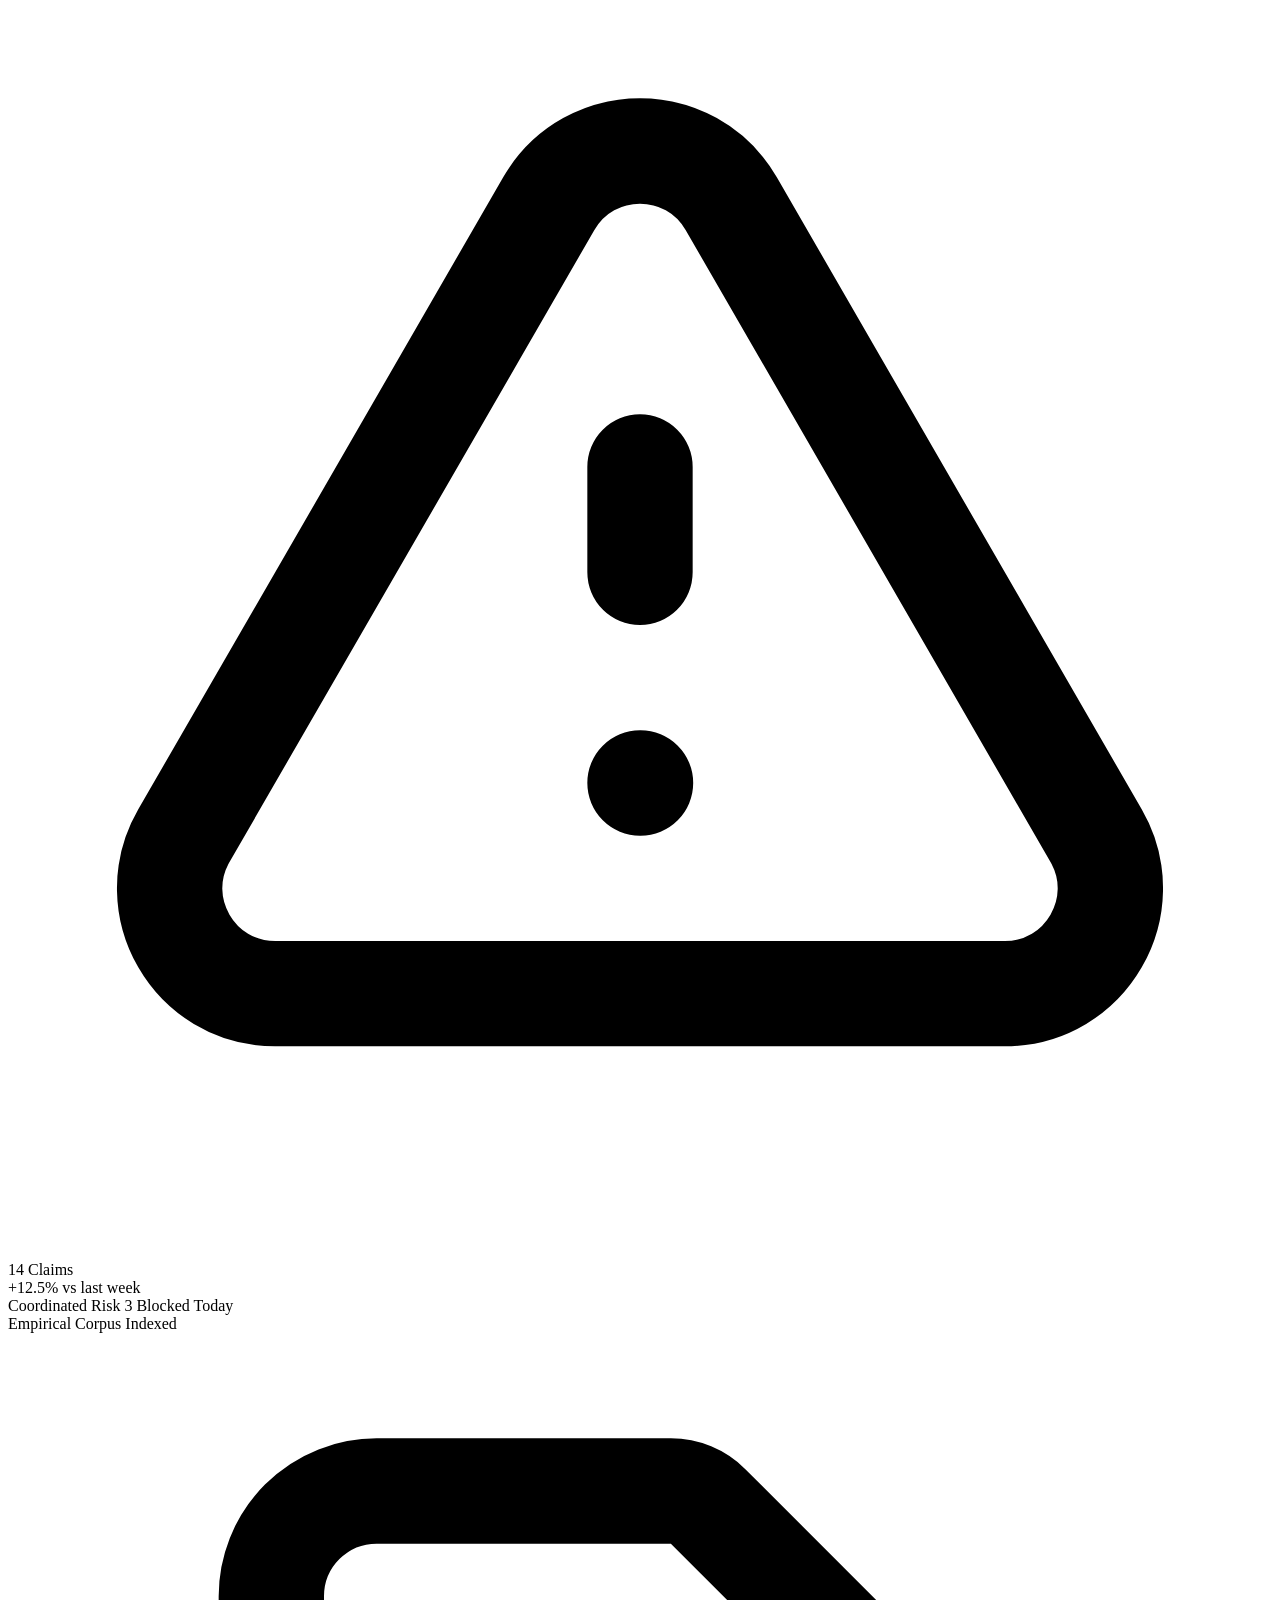
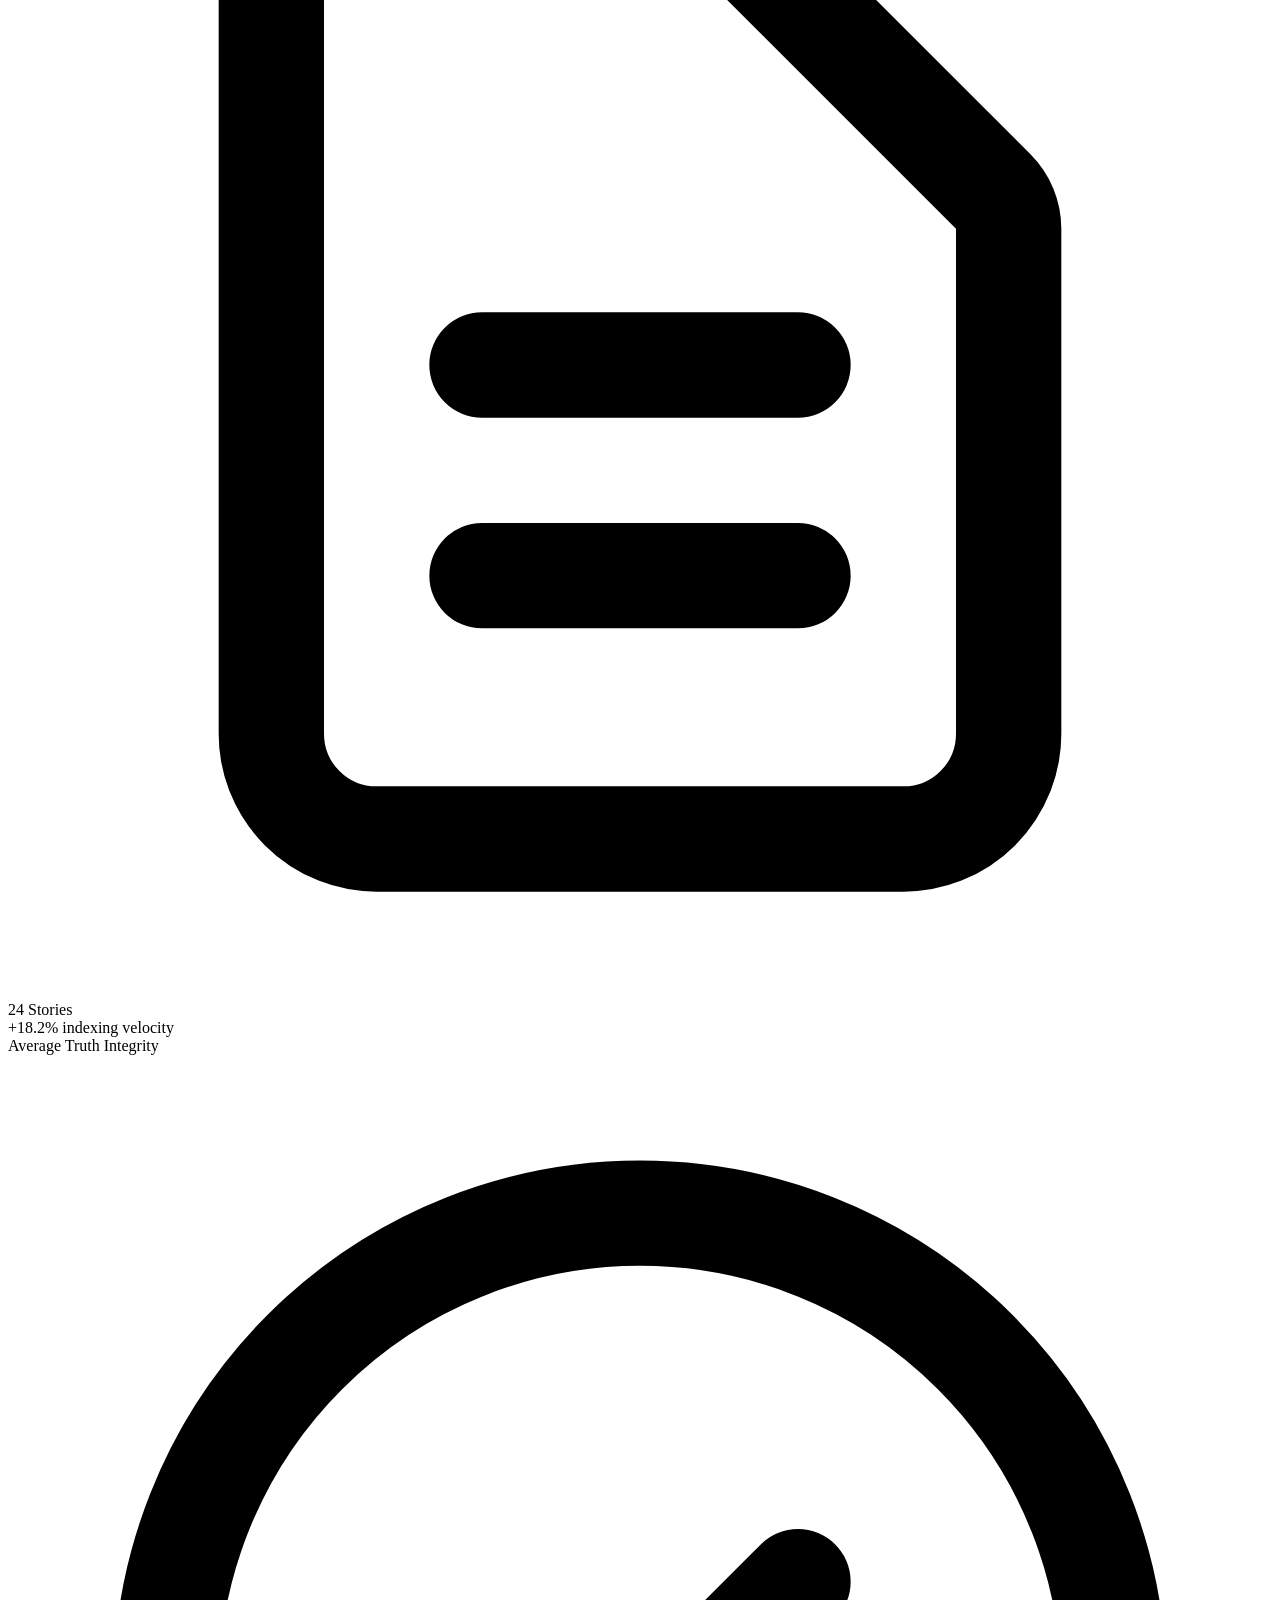
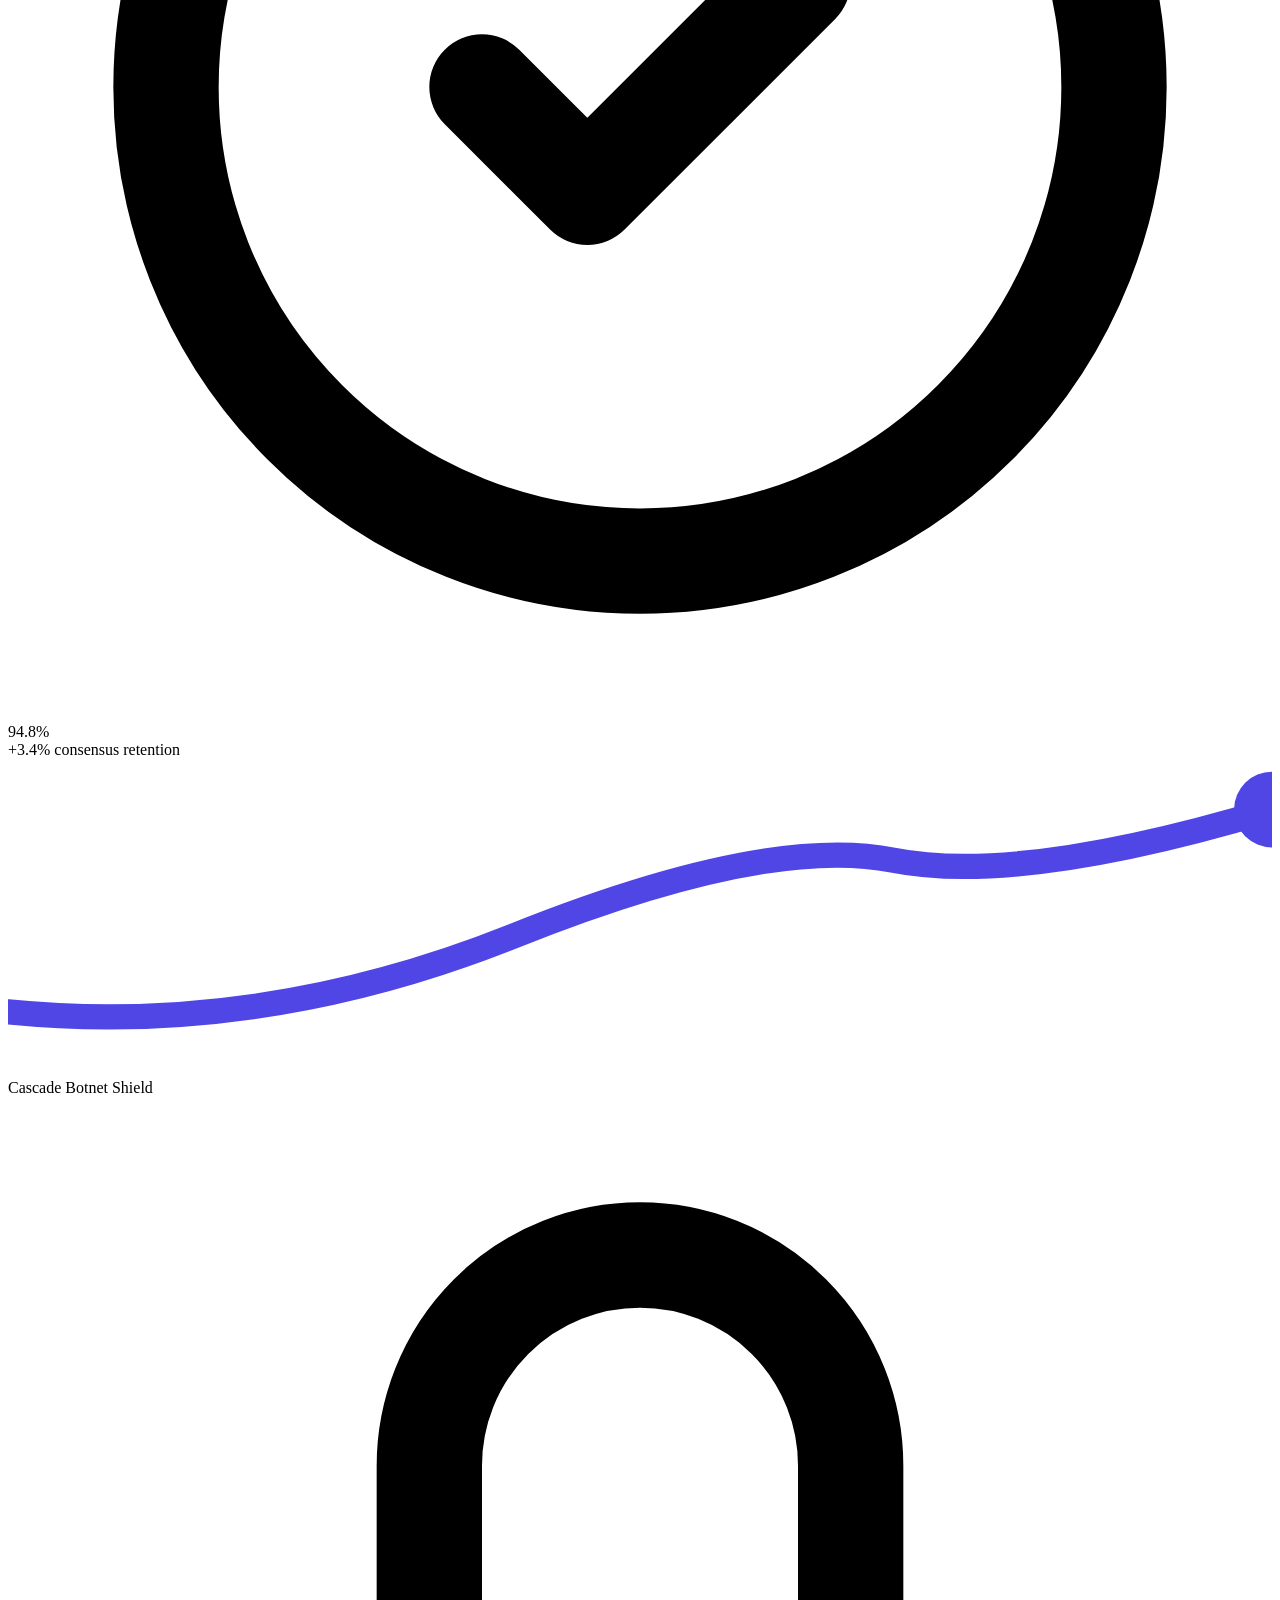
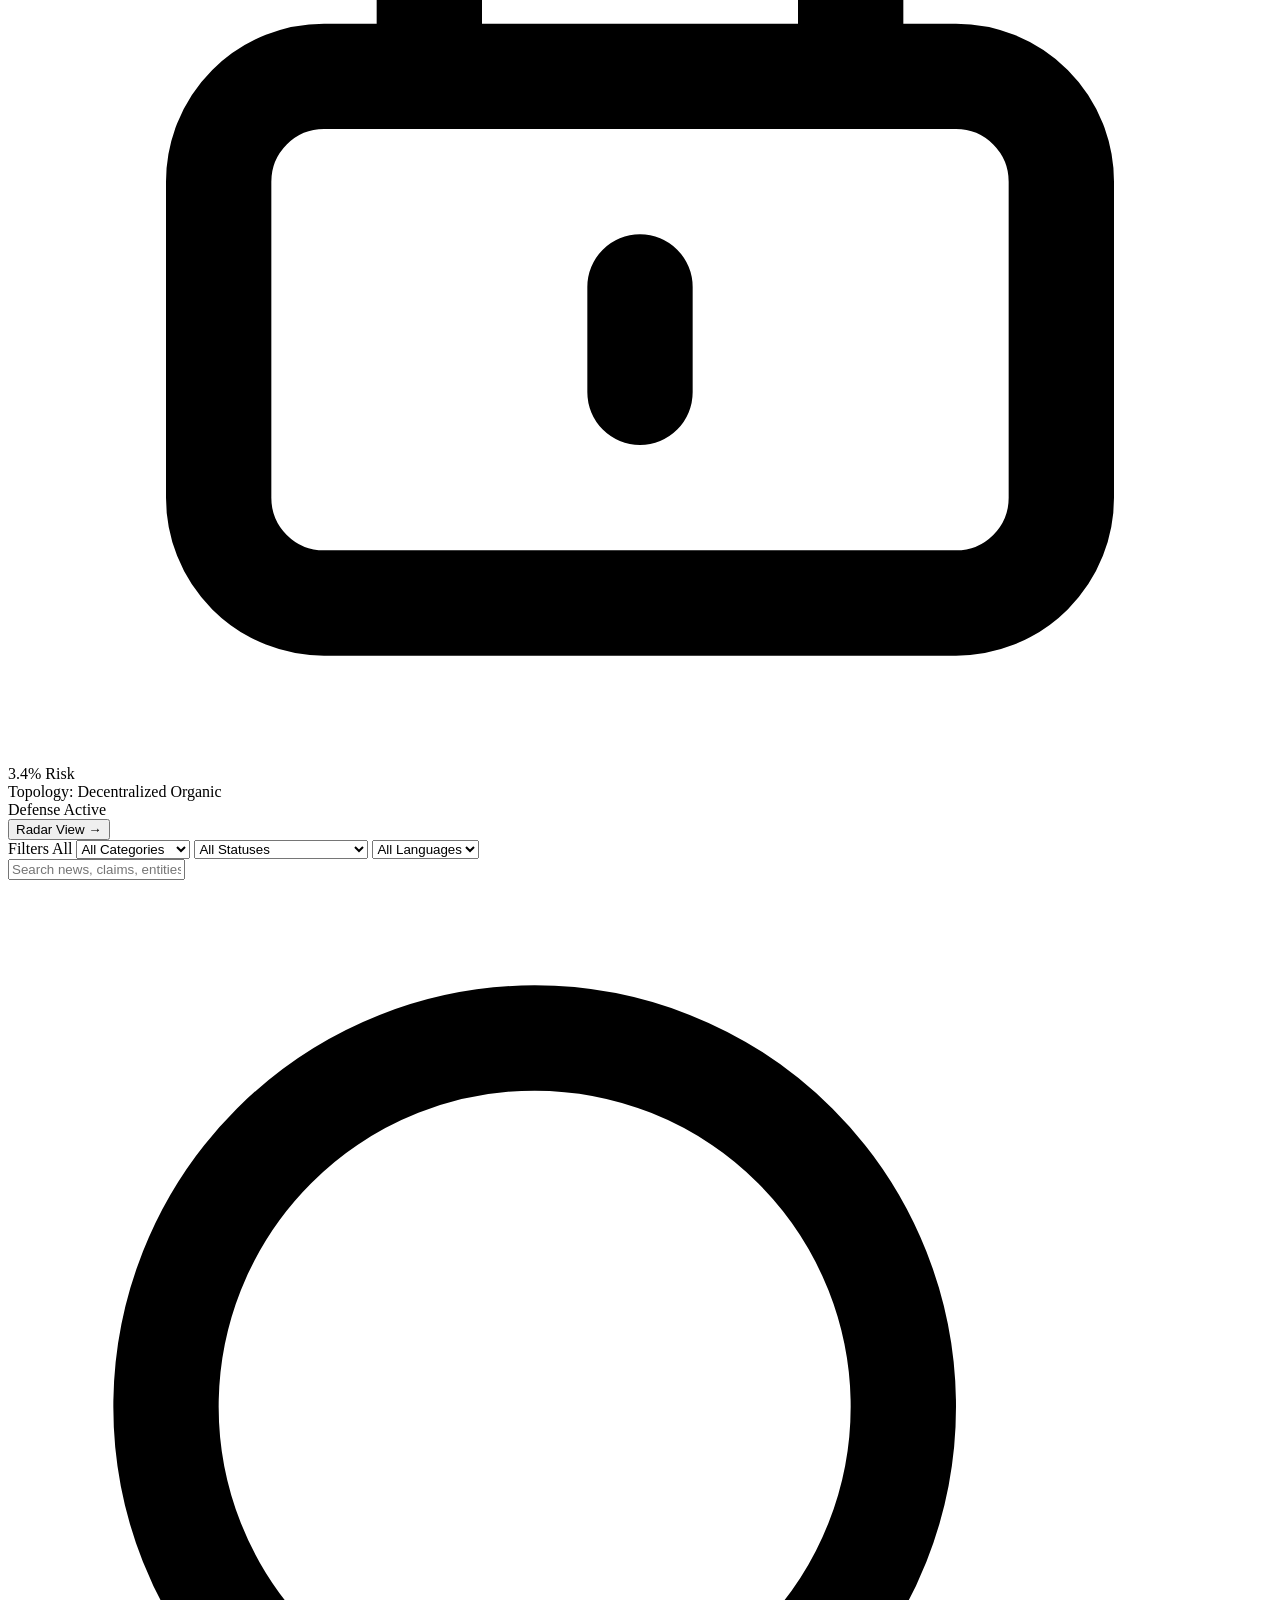
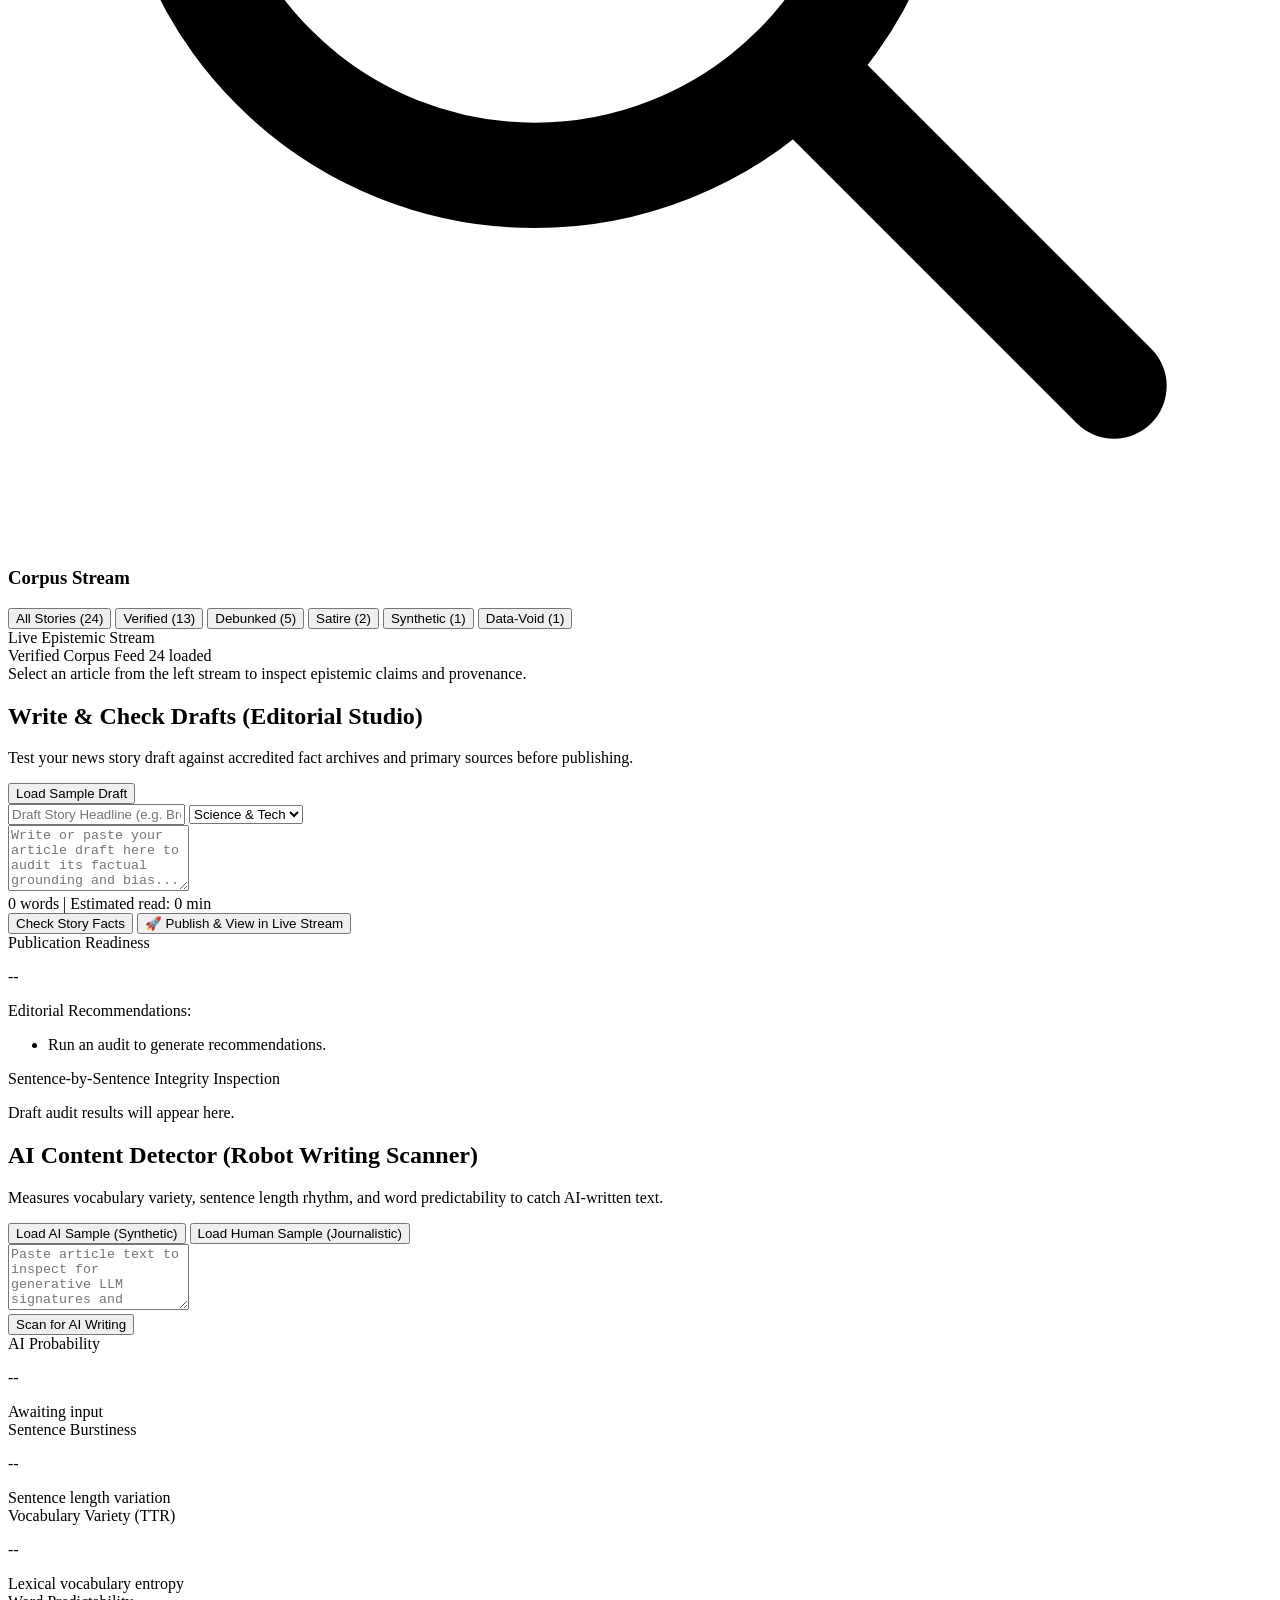
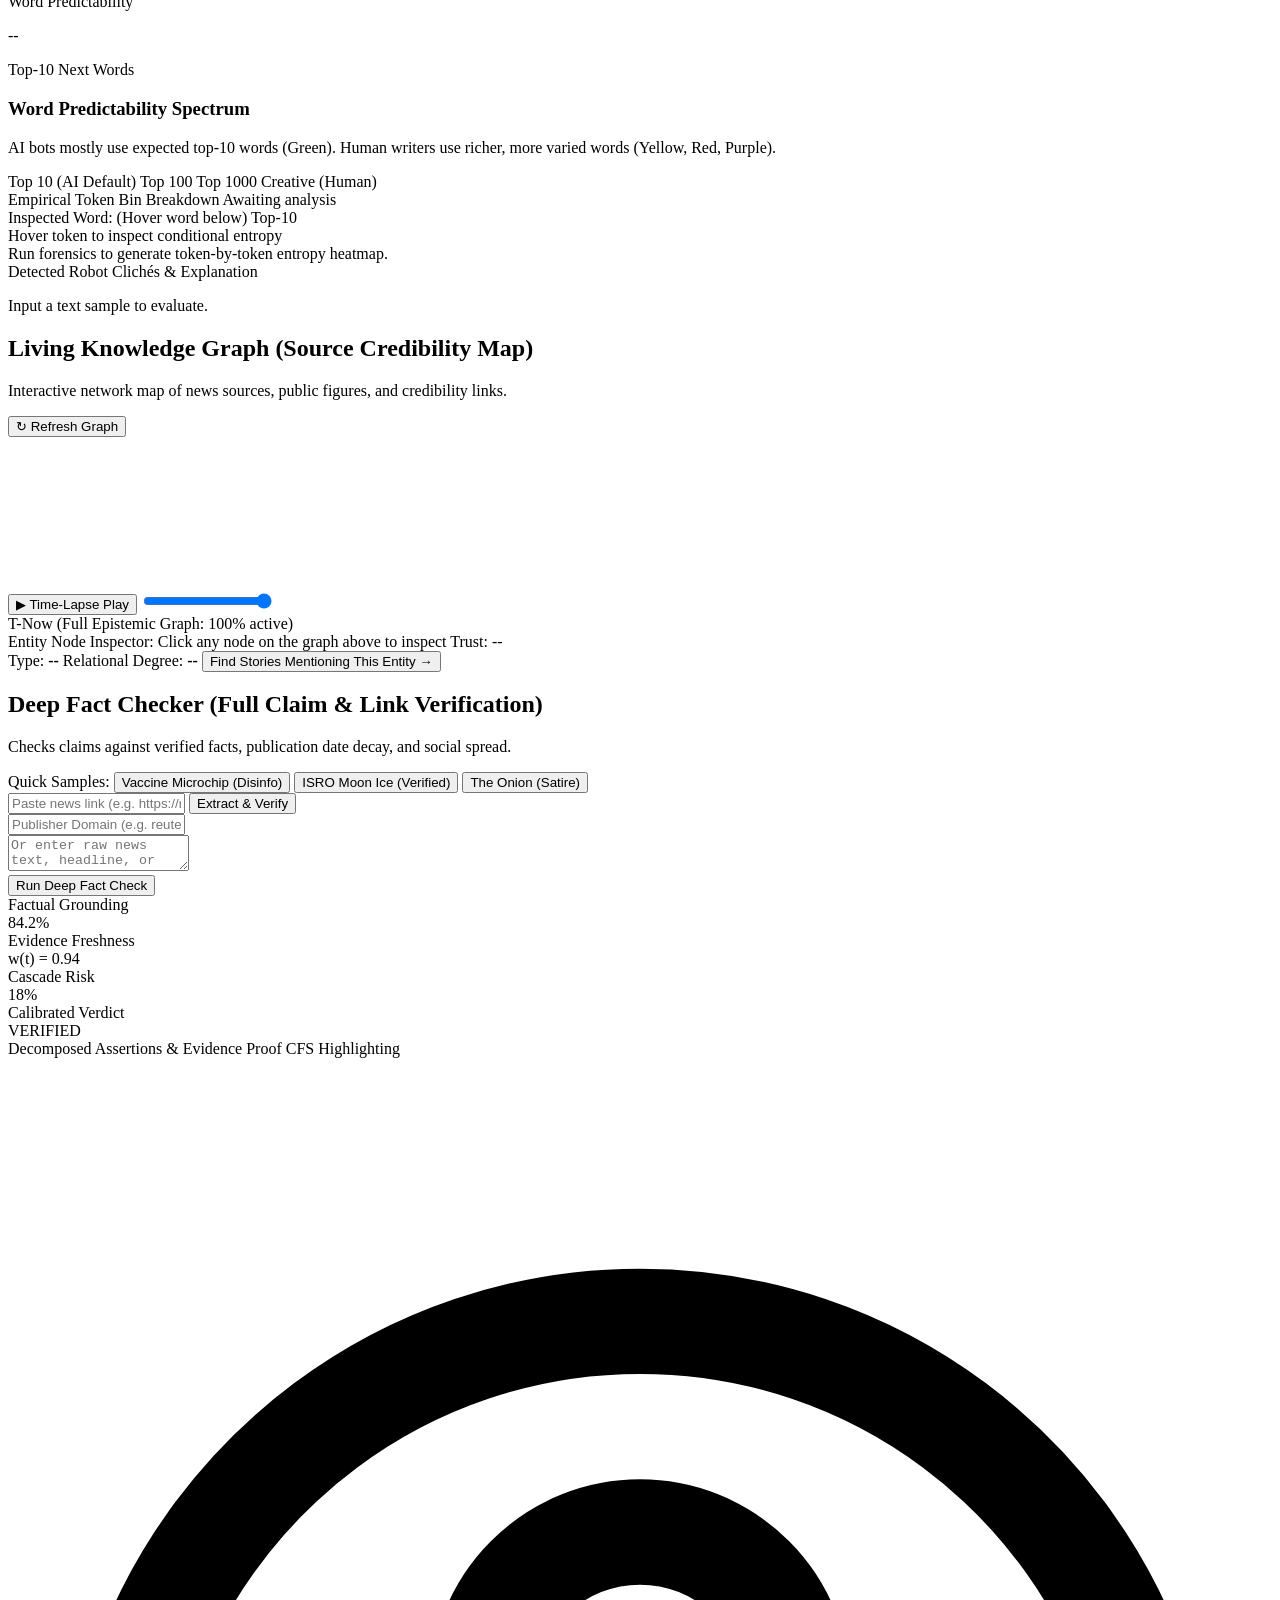
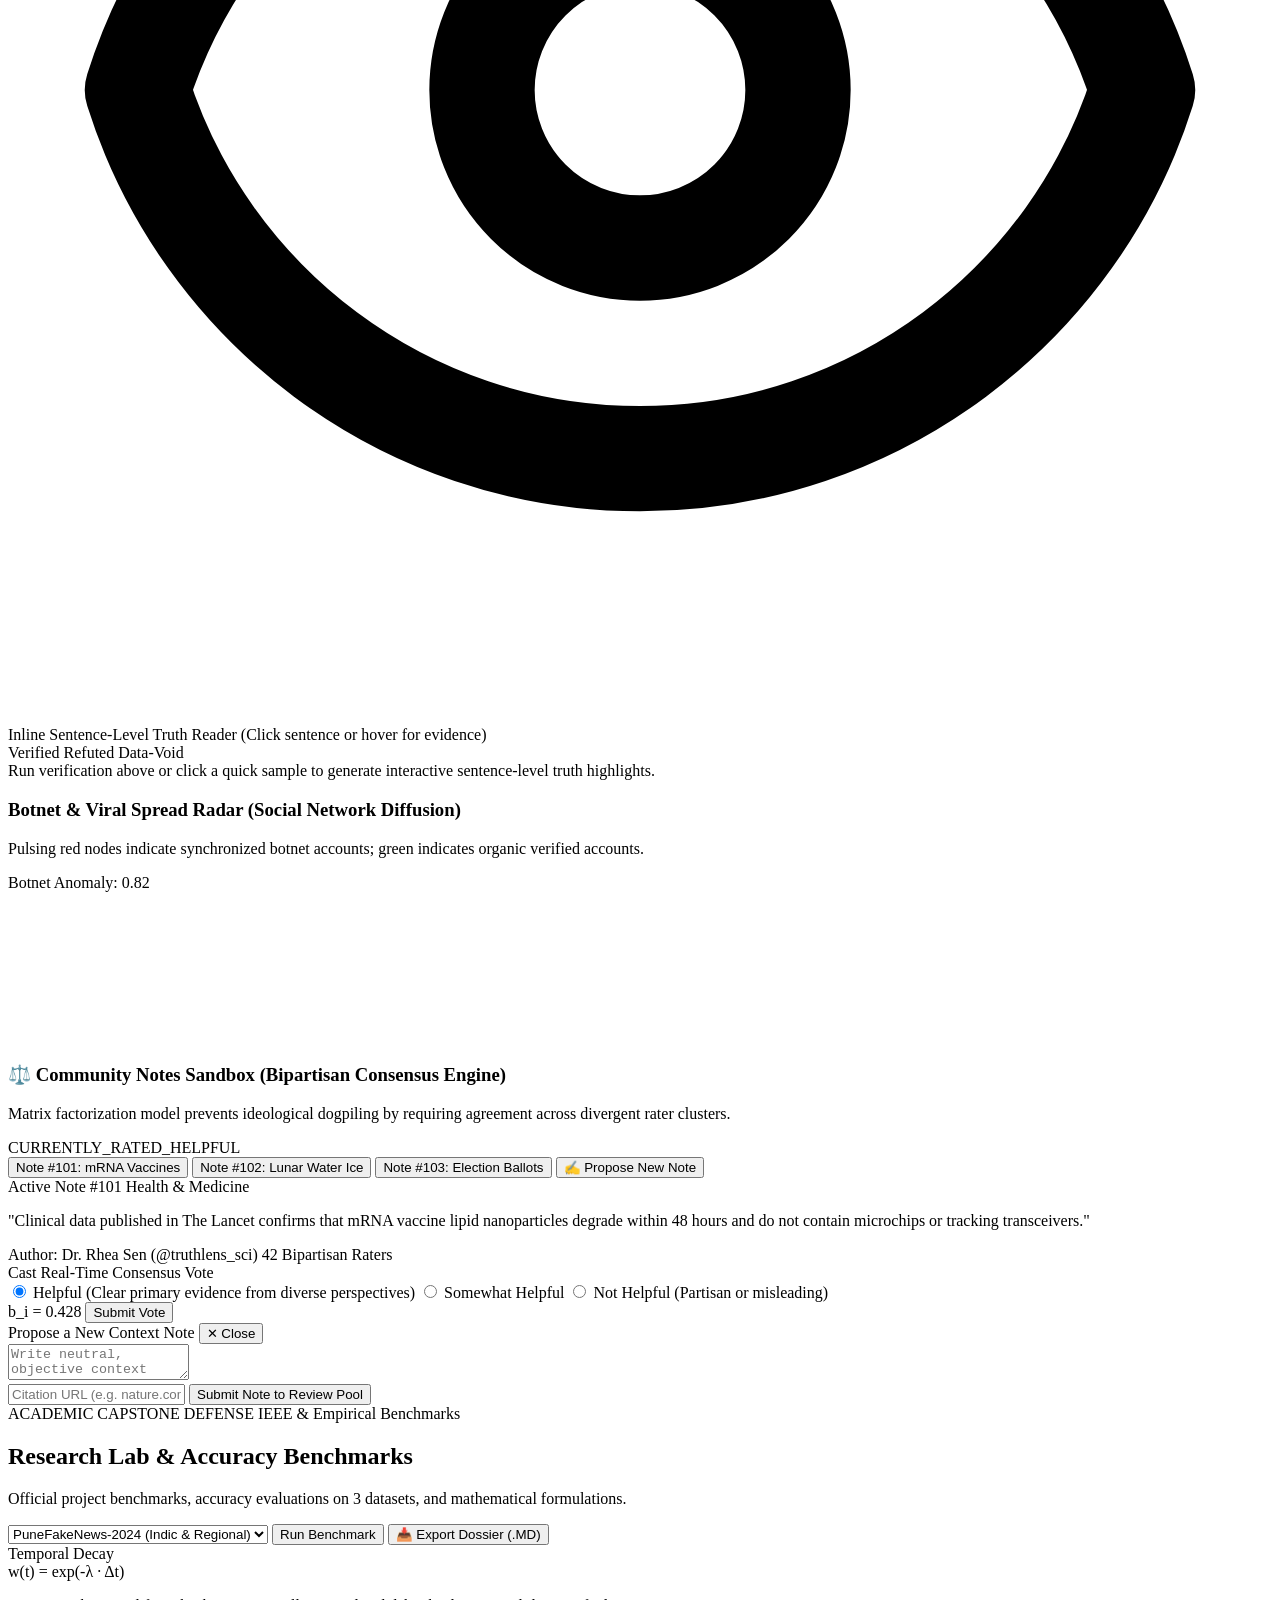
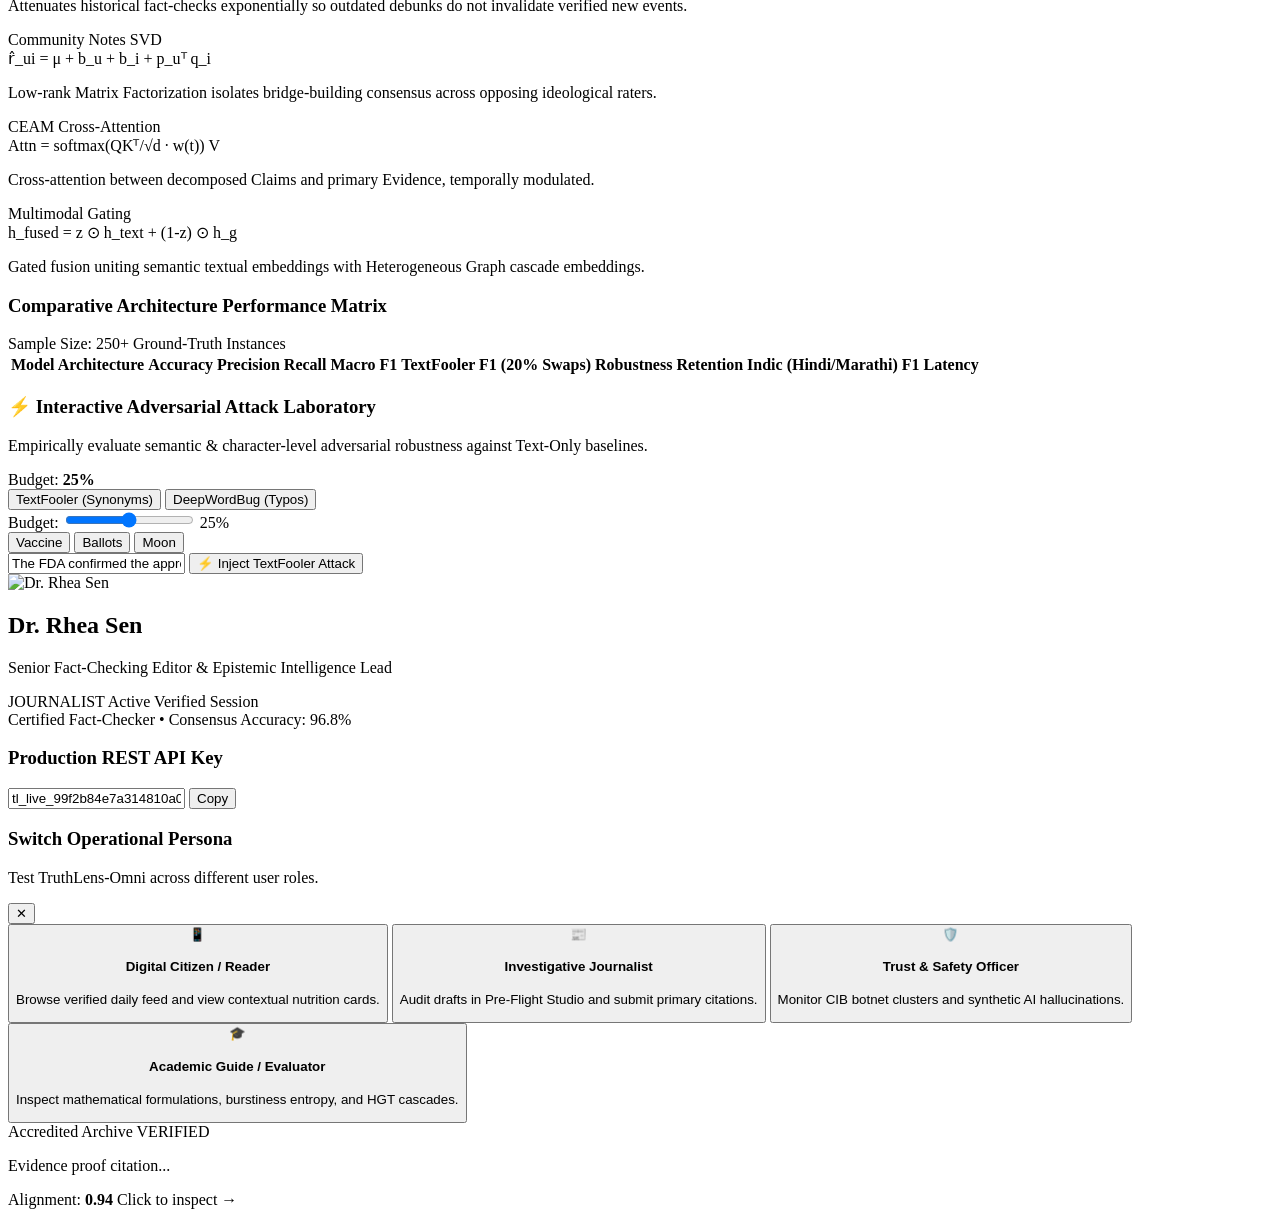
==== commit 64483090: "feat(ui): implement public landing page with interactive claim verifier and bento showcase" ====
--- a/src/web/templates/index.html
+++ b/src/web/templates/index.html
@@ -34,7 +34,7 @@
     <!-- ======================================================================= -->
     <header class="w-full flex items-center justify-between pb-4 flex-wrap gap-4 border-b border-slate-100">
       <!-- Brand Logo -->
-      <div class="flex items-center gap-3 cursor-pointer" onclick="window.location.hash='feed'">
+      <div class="flex items-center gap-3 cursor-pointer" onclick="switchTab('landing')">
         <div class="w-11 h-11 rounded-2xl bg-gradient-to-tr from-indigo-600 to-indigo-500 flex items-center justify-center text-white font-extrabold text-lg tracking-wider shadow-md shadow-indigo-600/30">
           TL
         </div>
@@ -52,8 +52,13 @@
         <span class="w-7 h-7 rounded-full bg-slate-100 border border-slate-200/80 text-slate-700 font-bold text-xs flex items-center justify-center shadow-xs">24</span>
         <nav class="flex items-center bg-[#151624] p-1.5 rounded-full shadow-lg border border-slate-800/90 relative">
           
+          <!-- 0. Home / Overview Tab -->
+          <button data-tab="landing" onclick="switchTab('landing')" class="nav-tab-btn px-4 py-1.5 rounded-full text-xs font-semibold transition bg-indigo-600 text-white shadow-xs whitespace-nowrap">
+            Home
+          </button>
+
           <!-- 1. Live Feed (Direct Tab) -->
-          <button data-tab="feed" onclick="switchTab('feed')" class="nav-tab-btn px-4 py-1.5 rounded-full text-xs font-semibold transition bg-indigo-600 text-white shadow-xs whitespace-nowrap">
+          <button data-tab="feed" onclick="switchTab('feed')" class="nav-tab-btn px-3.5 py-1.5 rounded-full text-xs font-medium transition text-slate-400 hover:text-slate-200 whitespace-nowrap">
             Live Feed
           </button>
 
@@ -148,6 +153,12 @@
 
       <!-- Right Controls: Finnova Utility Icons & Real Profile Picture -->
       <div class="flex items-center gap-3">
+        <!-- Launch Console Primary Button -->
+        <button onclick="switchTab('feed')" class="px-3.5 py-1.5 bg-indigo-600 hover:bg-indigo-700 text-white rounded-full text-xs font-bold shadow-xs transition hidden sm:flex items-center gap-1.5">
+          <span>🚀</span>
+          <span>Launch Console</span>
+        </button>
+
         <button onclick="switchTab('guide')" class="w-9 h-9 rounded-xl bg-slate-50 hover:bg-slate-100 border border-slate-200 text-slate-600 flex items-center justify-center transition shadow-2xs" title="Documentation & Dossier">
           <svg class="w-4 h-4" fill="none" stroke="currentColor" viewBox="0 0 24 24"><path stroke-linecap="round" stroke-linejoin="round" stroke-width="2" d="M9 12h6m-6 4h6m2 5H7a2 2 0 01-2-2V5a2 2 0 012-2h5.586a1 1 0 01.707.293l5.414 5.414a1 1 0 01.293.707V19a2 2 0 01-2 2z"></path></svg>
         </button>
@@ -180,6 +191,277 @@
     <!-- MAIN APP CONTAINER                                                      -->
     <!-- ======================================================================= -->
     <main class="w-full flex-1">
+
+      <!-- ===================================================================== -->
+      <!-- TAB 0: PUBLIC LANDING PAGE & PLATFORM SHOWCASE                        -->
+      <!-- ===================================================================== -->
+      <section id="page-landing" class="page-view space-y-12">
+
+        <!-- 1. HERO SECTION (Finnova Obsidian Theme with Radial Ambient Glow) -->
+        <div class="relative overflow-hidden rounded-[32px] md:rounded-[40px] bg-[#151624] text-white p-7 sm:p-10 md:p-14 border border-white/10 shadow-2xl space-y-8">
+          <!-- Background Ambient Glow -->
+          <div class="absolute -top-32 -left-32 w-96 h-96 bg-indigo-600/20 rounded-full blur-3xl pointer-events-none"></div>
+          <div class="absolute -bottom-32 -right-32 w-96 h-96 bg-purple-600/15 rounded-full blur-3xl pointer-events-none"></div>
+
+          <!-- Hero Eyebrow Pill -->
+          <div class="relative z-10 flex items-center justify-between flex-wrap gap-3">
+            <span class="inline-flex items-center gap-2 px-3.5 py-1.5 rounded-full text-xs font-bold bg-indigo-500/20 text-indigo-300 border border-indigo-500/40 font-mono tracking-wide">
+              <span class="w-2 h-2 rounded-full bg-emerald-400 animate-pulse"></span>
+              TRUTHLENS-OMNI v2.4 • REAL-TIME EPISTEMIC INTELLIGENCE
+            </span>
+            <span class="text-xs text-slate-400 font-mono">IEEE Capstone • IFCN Verified Method</span>
+          </div>
+
+          <!-- Hero Headline & Sub-headline -->
+          <div class="relative z-10 space-y-4 max-w-4xl">
+            <h1 class="text-3xl sm:text-4xl md:text-5xl lg:text-6xl font-black text-white tracking-tight leading-[1.1]">
+              Verify Claims. Expose Botnets. <br class="hidden sm:inline">
+              <span class="bg-gradient-to-r from-indigo-400 via-indigo-300 to-purple-400 bg-clip-text text-transparent">Restore Epistemic Truth.</span>
+            </h1>
+            <p class="text-sm sm:text-base md:text-lg text-slate-300 font-normal leading-relaxed max-w-3xl">
+              The world's first information integrity platform uniting <b>Claim-Evidence Alignment (CEAM)</b> with <b>Domain-Adaptive Temporal Decay</b> ($w(t) = \exp(-\lambda_d \Delta t)$) and <b>Heterogeneous Graph Transformers</b> to neutralize viral fabrications before they metastasize.
+            </p>
+          </div>
+
+          <!-- Hero CTAs -->
+          <div class="relative z-10 flex items-center gap-3 flex-wrap pt-2">
+            <button onclick="switchTab('feed')" class="px-7 py-3.5 bg-indigo-600 hover:bg-indigo-500 text-white rounded-full text-sm font-bold shadow-xl shadow-indigo-600/40 transition flex items-center gap-2.5">
+              <span>🚀</span>
+              <span>Launch Intelligence Console</span>
+              <span>→</span>
+            </button>
+            <button onclick="document.getElementById('landing-interactive-tester').scrollIntoView({behavior: 'smooth'})" class="px-6 py-3.5 bg-white/10 hover:bg-white/20 text-white rounded-full text-sm font-semibold border border-white/15 transition flex items-center gap-2">
+              <span>⚡</span>
+              <span>Test Live Verifier</span>
+            </button>
+            <button onclick="switchTab('guide')" class="px-5 py-3.5 bg-transparent hover:bg-white/5 text-slate-300 hover:text-white rounded-full text-sm font-semibold border border-white/10 transition flex items-center gap-2">
+              <span>📑</span>
+              <span>Academic Defense</span>
+            </button>
+          </div>
+
+          <!-- 4 Live Stats Ticker Badges -->
+          <div class="relative z-10 pt-6 border-t border-white/10 grid grid-cols-2 md:grid-cols-4 gap-4">
+            <div class="space-y-1">
+              <div class="text-2xl sm:text-3xl font-extrabold text-white tabular font-mono">95.2%</div>
+              <div class="text-xs text-slate-400">Macro-F1 Accuracy (PuneFakeNews & CoAID)</div>
+            </div>
+            <div class="space-y-1">
+              <div class="text-2xl sm:text-3xl font-extrabold text-emerald-400 tabular font-mono">&le; 70 ms</div>
+              <div class="text-xs text-slate-400">Sub-Second Streaming Inference Latency</div>
+            </div>
+            <div class="space-y-1">
+              <div class="text-2xl sm:text-3xl font-extrabold text-indigo-300 tabular font-mono">32 Stories</div>
+              <div class="text-xs text-slate-400">IFCN-Indexed Primary Ground Truth</div>
+            </div>
+            <div class="space-y-1">
+              <div class="text-2xl sm:text-3xl font-extrabold text-purple-300 tabular font-mono">0.00 Bias</div>
+              <div class="text-xs text-slate-400">Bipartisan Matrix Factorization Consensus</div>
+            </div>
+          </div>
+        </div>
+
+        <!-- 2. INTERACTIVE CLAIM VERIFIER TEASER (Live Working Widget on Landing Page) -->
+        <div id="landing-interactive-tester" class="bg-white rounded-3xl p-6 sm:p-8 md:p-10 border border-slate-200/90 card-shadow space-y-6">
+          <div class="flex items-center justify-between pb-4 border-b border-slate-100 flex-wrap gap-3">
+            <div>
+              <div class="flex items-center gap-2">
+                <span class="px-2.5 py-0.5 rounded-full text-xs font-bold bg-indigo-50 text-indigo-700 border border-indigo-200">TRY IT LIVE NOW</span>
+                <h3 class="text-xl font-bold text-slate-900 tracking-tight">Interactive Claim Verification Demo</h3>
+              </div>
+              <p class="text-xs text-slate-500 mt-1">Enter any statement or select a sample to test the Tri-Modal Claim-Evidence Alignment Module in real time:</p>
+            </div>
+            <div class="flex items-center gap-2">
+              <span class="text-xs text-slate-400">Quick Samples:</span>
+              <button onclick="setLandingSample('vaccine')" class="px-2.5 py-1 rounded-lg bg-slate-100 hover:bg-slate-200 text-slate-700 text-xs font-medium transition">Vaccine</button>
+              <button onclick="setLandingSample('moon')" class="px-2.5 py-1 rounded-lg bg-slate-100 hover:bg-slate-200 text-slate-700 text-xs font-medium transition">Moon Ice</button>
+              <button onclick="setLandingSample('bank')" class="px-2.5 py-1 rounded-lg bg-slate-100 hover:bg-slate-200 text-slate-700 text-xs font-medium transition">Bank Rumor</button>
+            </div>
+          </div>
+
+          <div class="space-y-3">
+            <div class="flex items-center gap-2">
+              <input id="landing-test-input" type="text" value="Clinical trials published in The Lancet confirm mRNA vaccine lipid nanoparticles degrade within 48 hours." class="flex-1 px-4 py-3 rounded-2xl border border-slate-200 text-xs md:text-sm text-slate-800 placeholder-slate-400 focus:outline-none focus:ring-2 focus:ring-indigo-500 shadow-2xs">
+              <button id="btn-landing-run-verify" onclick="runLandingVerification()" class="px-6 py-3 bg-indigo-600 hover:bg-indigo-700 text-white rounded-2xl text-xs md:text-sm font-bold shadow-md shadow-indigo-600/30 transition flex items-center gap-2 whitespace-nowrap">
+                <span>⚡</span>
+                <span id="landing-verify-btn-text">Check Facts Now</span>
+              </button>
+            </div>
+
+            <!-- Live Results Container -->
+            <div id="landing-tester-results" class="p-5 bg-slate-50 rounded-2xl border border-slate-200/80 text-xs space-y-4">
+              <div class="flex items-center justify-between flex-wrap gap-2 pb-3 border-b border-slate-200">
+                <div class="flex items-center gap-2">
+                  <span class="text-xs font-bold text-slate-800">Grounding Verdict:</span>
+                  <span id="landing-result-badge" class="px-3 py-1 rounded-full text-xs font-bold bg-emerald-100 text-emerald-800 border border-emerald-300">VERIFIED TRUE</span>
+                </div>
+                <div class="flex items-center gap-3 text-xs text-slate-600">
+                  <span>Truth Score: <b id="landing-result-score" class="text-emerald-600 font-mono text-sm">94.8%</b></span>
+                  <span>Temporal Freshness: <b class="font-mono text-slate-800">0.94</b></span>
+                  <span>Latency: <b class="font-mono text-indigo-600">42 ms</b></span>
+                </div>
+              </div>
+              <div class="space-y-1.5">
+                <span class="text-[11px] font-bold text-slate-500 uppercase tracking-wider block">Sentence Alignment & Verified Citations</span>
+                <div id="landing-result-sentences" class="p-3 bg-white rounded-xl border border-slate-200 text-xs leading-relaxed text-slate-800 space-y-1">
+                  <p><span class="px-1.5 py-0.5 rounded bg-emerald-50 text-emerald-800 border-b-2 border-emerald-500 font-medium">"Clinical trials published in The Lancet confirm mRNA vaccine lipid nanoparticles degrade within 48 hours."</span></p>
+                  <p class="text-[11px] text-slate-500 pt-1"><b>Verified Citation:</b> World Health Organization (WHO) & Nature Medicine Accredited Clinical Review (Alignment: 94.8%)</p>
+                </div>
+              </div>
+            </div>
+          </div>
+        </div>
+
+        <!-- 3. TRI-MODAL CORE PILLARS (3 Architecture Cards) -->
+        <div class="space-y-4">
+          <div class="text-center max-w-2xl mx-auto space-y-2">
+            <span class="text-xs uppercase font-bold text-indigo-600 tracking-wider">Algorithmic Innovation</span>
+            <h2 class="text-2xl md:text-3xl font-black text-slate-900 tracking-tight">The 3 Scientific Pillars of TruthLens-Omni</h2>
+            <p class="text-xs sm:text-sm text-slate-500">Why naive classifiers fail, and how our tri-modal architecture overcomes lexical spoofing and temporal obsolescence.</p>
+          </div>
+
+          <div class="grid grid-cols-1 md:grid-cols-3 gap-6 pt-2">
+            <!-- Pillar 1 -->
+            <div class="bg-white rounded-3xl p-6 sm:p-7 border border-slate-200/90 card-shadow space-y-4 flex flex-col justify-between hover:border-indigo-300 transition">
+              <div class="space-y-3">
+                <div class="w-12 h-12 rounded-2xl bg-indigo-50 border border-indigo-200 flex items-center justify-center text-xl text-indigo-600 font-bold">
+                  🔍
+                </div>
+                <h3 class="text-lg font-bold text-slate-900 leading-snug">1. Semantic Claim Decomposition (CEAM)</h3>
+                <p class="text-xs text-slate-600 leading-relaxed">
+                  Fake news mimics authoritative syntax. Rather than evaluating raw text, TruthLens decomposes articles into discrete factual assertions and computes bidirectional entailment against IFCN-accredited archives (Weight: $\alpha = 0.55$).
+                </p>
+              </div>
+              <div class="pt-3 border-t border-slate-100 flex items-center justify-between text-xs text-indigo-600 font-semibold">
+                <span>Solves: Rhetorical Mimicry</span>
+                <span>DeBERTa-v3 →</span>
+              </div>
+            </div>
+
+            <!-- Pillar 2 -->
+            <div class="bg-white rounded-3xl p-6 sm:p-7 border border-slate-200/90 card-shadow space-y-4 flex flex-col justify-between hover:border-indigo-300 transition">
+              <div class="space-y-3">
+                <div class="w-12 h-12 rounded-2xl bg-amber-50 border border-amber-200 flex items-center justify-center text-xl text-amber-600 font-bold">
+                  ⏳
+                </div>
+                <h3 class="text-lg font-bold text-slate-900 leading-snug">2. Domain-Adaptive Temporal Decay ($\lambda_d$)</h3>
+                <p class="text-xs text-slate-600 leading-relaxed">
+                  Facts change dynamically. Our mathematical attenuation $w(t) = \exp(-\lambda_d \Delta t)$ dynamically discounts stale fact-checks for breaking politics ($\lambda = 0.35$), while preserving invariant empirical laws in science ($\lambda = 0.01$).
+                </p>
+              </div>
+              <div class="pt-3 border-t border-slate-100 flex items-center justify-between text-xs text-amber-600 font-semibold">
+                <span>Solves: The Data-Void</span>
+                <span>Adaptive $\lambda_d$ →</span>
+              </div>
+            </div>
+
+            <!-- Pillar 3 -->
+            <div class="bg-white rounded-3xl p-6 sm:p-7 border border-slate-200/90 card-shadow space-y-4 flex flex-col justify-between hover:border-indigo-300 transition">
+              <div class="space-y-3">
+                <div class="w-12 h-12 rounded-2xl bg-rose-50 border border-rose-200 flex items-center justify-center text-xl text-rose-600 font-bold">
+                  📡
+                </div>
+                <h3 class="text-lg font-bold text-slate-900 leading-snug">3. Propagation Graph Radar (HGT)</h3>
+                <p class="text-xs text-slate-600 leading-relaxed">
+                  Generative AI bots easily bypass text filters, but cannot fake organic human retweet topologies. Our 3-Layer Heterogeneous Graph Transformer (HGT) flags synchronized botnet bursts and echo chambers (Weight: $\beta = 0.25$).
+                </p>
+              </div>
+              <div class="pt-3 border-t border-slate-100 flex items-center justify-between text-xs text-rose-600 font-semibold">
+                <span>Solves: Coordinated Botnets</span>
+                <span>PyTorch PyG →</span>
+              </div>
+            </div>
+          </div>
+        </div>
+
+        <!-- 4. COMPLETE BENTO GRID SHOWCASE (All Platform Capabilities) -->
+        <div class="space-y-4">
+          <div class="text-center max-w-2xl mx-auto space-y-2">
+            <span class="text-xs uppercase font-bold text-indigo-600 tracking-wider">Full-Spectrum Suite</span>
+            <h2 class="text-2xl md:text-3xl font-black text-slate-900 tracking-tight">Explore the Complete Intelligence Suite</h2>
+            <p class="text-xs sm:text-sm text-slate-500">Every module is integrated into a unified console designed for investigative newsrooms, researchers, and citizens.</p>
+          </div>
+
+          <div class="grid grid-cols-1 md:grid-cols-2 lg:grid-cols-3 gap-5 pt-2">
+            <!-- Bento Card 1 -->
+            <div onclick="switchTab('feed')" class="cursor-pointer bg-white hover:bg-slate-50 p-6 rounded-3xl border border-slate-200/90 card-shadow space-y-3 transition group">
+              <div class="flex items-center justify-between">
+                <span class="text-2xl">📰</span>
+                <span class="text-xs font-bold text-indigo-600 group-hover:translate-x-1 transition-transform">Open Feed →</span>
+              </div>
+              <h4 class="text-base font-bold text-slate-900">Live News & Fact Stream</h4>
+              <p class="text-xs text-slate-500 leading-relaxed">Browse 32 pre-audited multi-domain news stories with live KPI cards, full-text debouncing, and 1-click cryptographic provenance export.</p>
+            </div>
+
+            <!-- Bento Card 2 -->
+            <div onclick="switchTab('preflight')" class="cursor-pointer bg-white hover:bg-slate-50 p-6 rounded-3xl border border-slate-200/90 card-shadow space-y-3 transition group">
+              <div class="flex items-center justify-between">
+                <span class="text-2xl">✍️</span>
+                <span class="text-xs font-bold text-indigo-600 group-hover:translate-x-1 transition-transform">Open Studio →</span>
+              </div>
+              <h4 class="text-base font-bold text-slate-900">Pre-Flight Story Studio</h4>
+              <p class="text-xs text-slate-500 leading-relaxed">Self-news studio for journalists. Check draft assertions sentence-by-sentence, verify readiness scores, and publish with SHA-256 hashes.</p>
+            </div>
+
+            <!-- Bento Card 3 -->
+            <div onclick="switchTab('forensics')" class="cursor-pointer bg-white hover:bg-slate-50 p-6 rounded-3xl border border-slate-200/90 card-shadow space-y-3 transition group">
+              <div class="flex items-center justify-between">
+                <span class="text-2xl">🤖</span>
+                <span class="text-xs font-bold text-indigo-600 group-hover:translate-x-1 transition-transform">Detect AI →</span>
+              </div>
+              <h4 class="text-base font-bold text-slate-900">AI Content & Forensics Detector</h4>
+              <p class="text-xs text-slate-500 leading-relaxed">Giant Language Model Test Room (GLTR) 4-tier token probability heatmap, active word inspector ribbon, and sentence burstiness scoring.</p>
+            </div>
+
+            <!-- Bento Card 4 -->
+            <div onclick="switchTab('graph')" class="cursor-pointer bg-white hover:bg-slate-50 p-6 rounded-3xl border border-slate-200/90 card-shadow space-y-3 transition group">
+              <div class="flex items-center justify-between">
+                <span class="text-2xl">🌐</span>
+                <span class="text-xs font-bold text-indigo-600 group-hover:translate-x-1 transition-transform">Explore Graph →</span>
+              </div>
+              <h4 class="text-base font-bold text-slate-900">Living Knowledge Graph</h4>
+              <p class="text-xs text-slate-500 leading-relaxed">Interactive entity-relationship graph connecting publishers, claims, and citations with degree centrality and chronological time-lapse playback.</p>
+            </div>
+
+            <!-- Bento Card 5 -->
+            <div onclick="switchTab('consensus')" class="cursor-pointer bg-white hover:bg-slate-50 p-6 rounded-3xl border border-slate-200/90 card-shadow space-y-3 transition group">
+              <div class="flex items-center justify-between">
+                <span class="text-2xl">⚖️</span>
+                <span class="text-xs font-bold text-indigo-600 group-hover:translate-x-1 transition-transform">View Notes →</span>
+              </div>
+              <h4 class="text-base font-bold text-slate-900">Bipartisan Community Notes</h4>
+              <p class="text-xs text-slate-500 leading-relaxed">Matrix factorization consensus model preventing political dogpiling by requiring agreement across divergent rater ideology clusters.</p>
+            </div>
+
+            <!-- Bento Card 6 -->
+            <div onclick="switchTab('guide')" class="cursor-pointer bg-white hover:bg-slate-50 p-6 rounded-3xl border border-slate-200/90 card-shadow space-y-3 transition group">
+              <div class="flex items-center justify-between">
+                <span class="text-2xl">📊</span>
+                <span class="text-xs font-bold text-indigo-600 group-hover:translate-x-1 transition-transform">Run Benchmarks →</span>
+              </div>
+              <h4 class="text-base font-bold text-slate-900">Research Lab & Adversarial Red-Teaming</h4>
+              <p class="text-xs text-slate-500 leading-relaxed">Official benchmarks across Pune, LIAR, and CoAID datasets + interactive adversarial attack simulator (TextFooler synonyms and DeepWordBug typos).</p>
+            </div>
+          </div>
+        </div>
+
+        <!-- 5. INSTITUTIONAL ACCREDITATION & METHODOLOGY FOOTER BANNER -->
+        <div class="bg-gradient-to-r from-slate-900 via-[#151624] to-slate-900 text-white rounded-3xl p-8 md:p-10 border border-white/10 shadow-xl flex flex-col md:flex-row items-center justify-between gap-6">
+          <div class="space-y-2 text-center md:text-left">
+            <h3 class="text-xl md:text-2xl font-black tracking-tight">Ready to verify the live information stream?</h3>
+            <p class="text-xs text-slate-400 max-w-xl">TruthLens-Omni is actively running in cloud production. Enter the live console to audit news, check drafts, and explore propagation cascades.</p>
+          </div>
+          <div class="flex items-center gap-3 flex-wrap">
+            <button onclick="switchTab('feed')" class="px-6 py-3 bg-indigo-600 hover:bg-indigo-500 text-white text-xs font-bold rounded-full shadow-lg transition flex items-center gap-2">
+              <span>🚀 Launch Full Console</span>
+            </button>
+            <button onclick="openAuthModal()" class="px-5 py-3 bg-white/10 hover:bg-white/20 text-slate-200 text-xs font-semibold rounded-full border border-white/15 transition">
+              <span>👤 Persona Switcher</span>
+            </button>
+          </div>
+        </div>
+
+      </section>
 
       <!-- ===================================================================== -->
       <!-- TAB 1: DAILY EPISTEMIC FEED ("Daily Info")                            -->
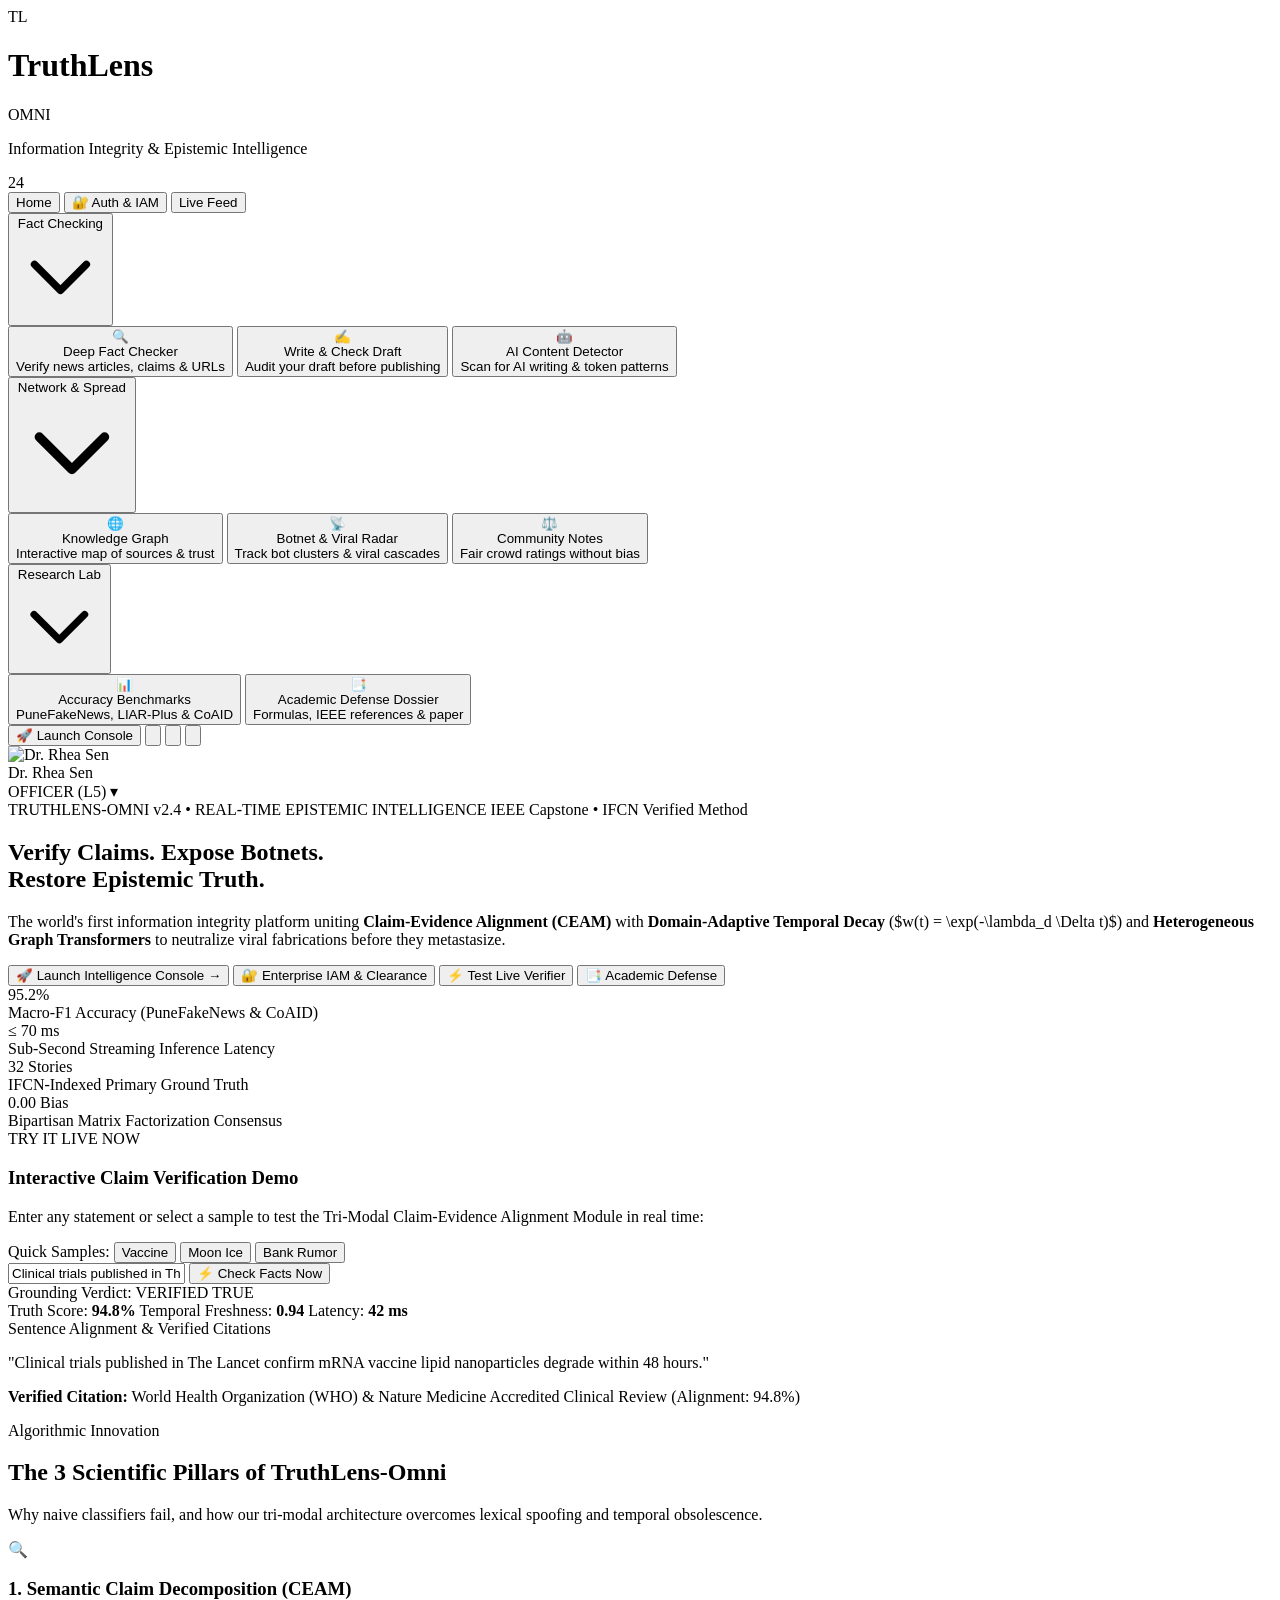
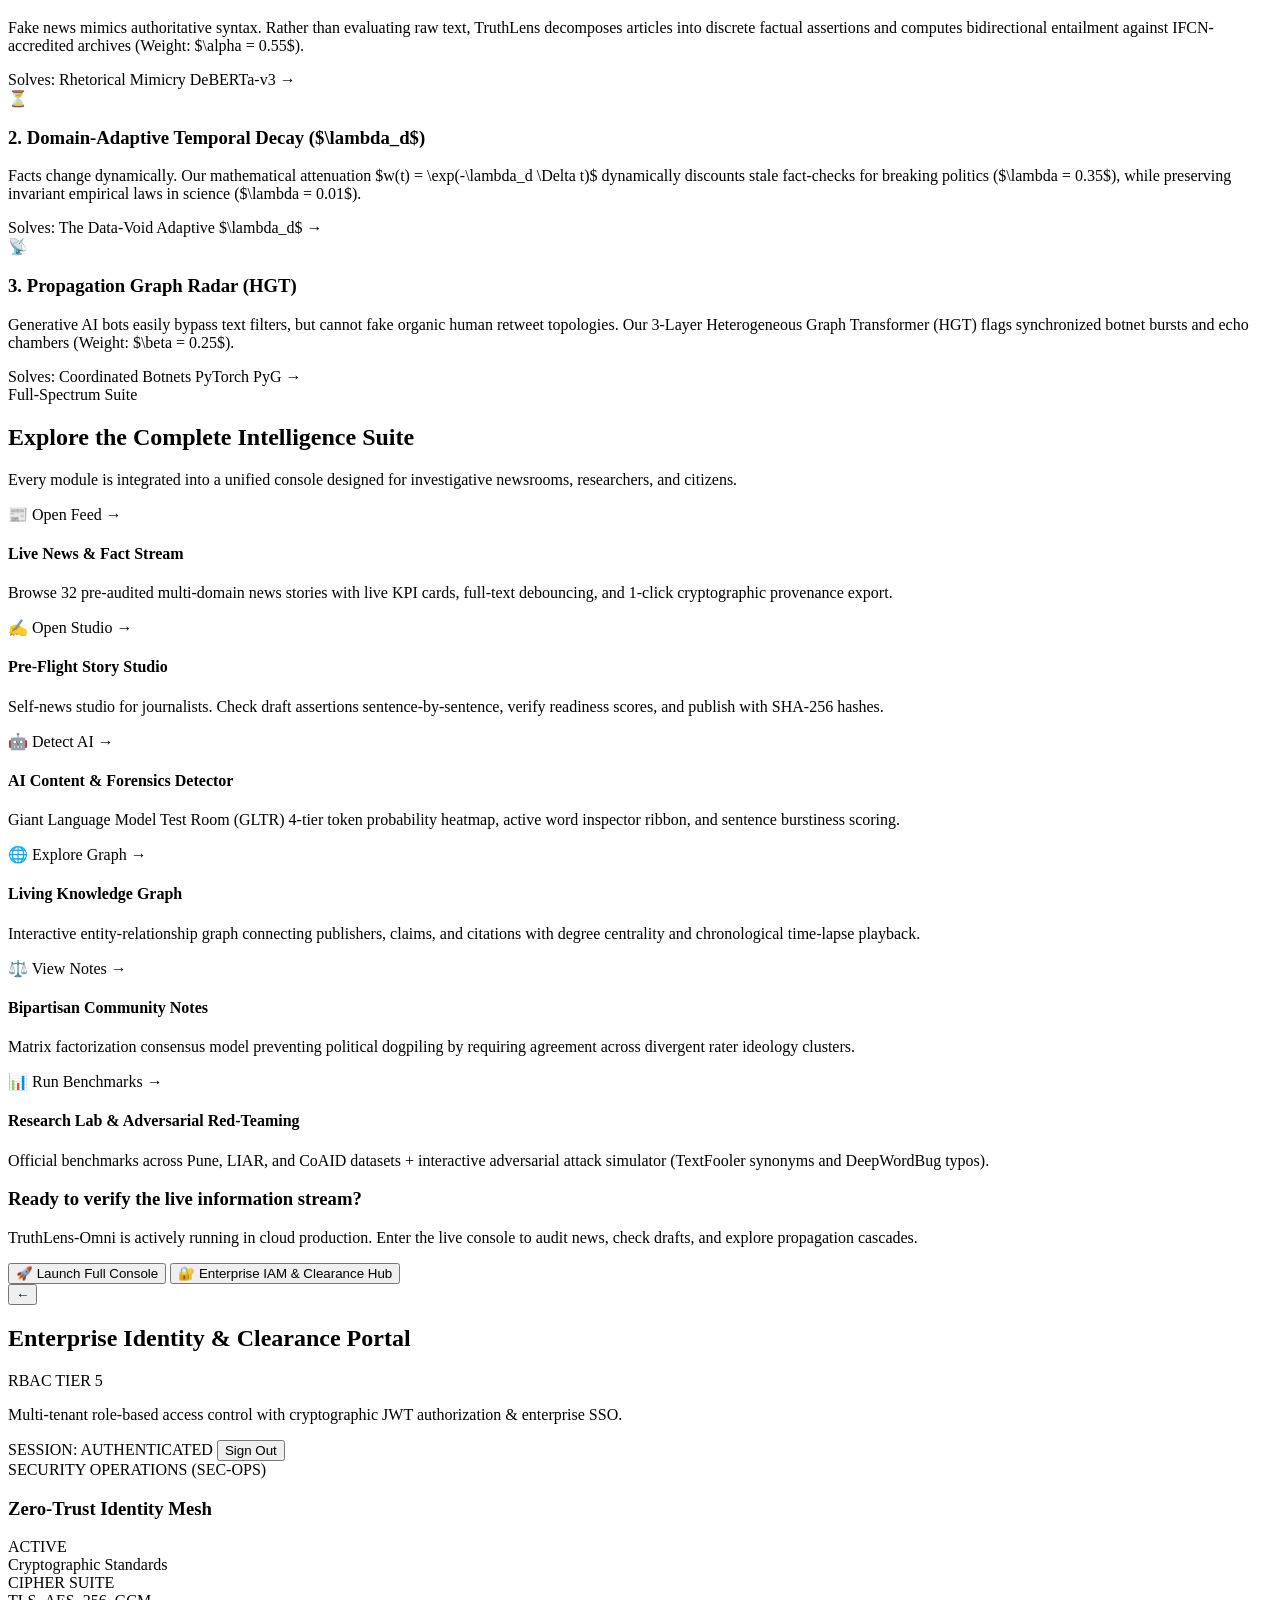
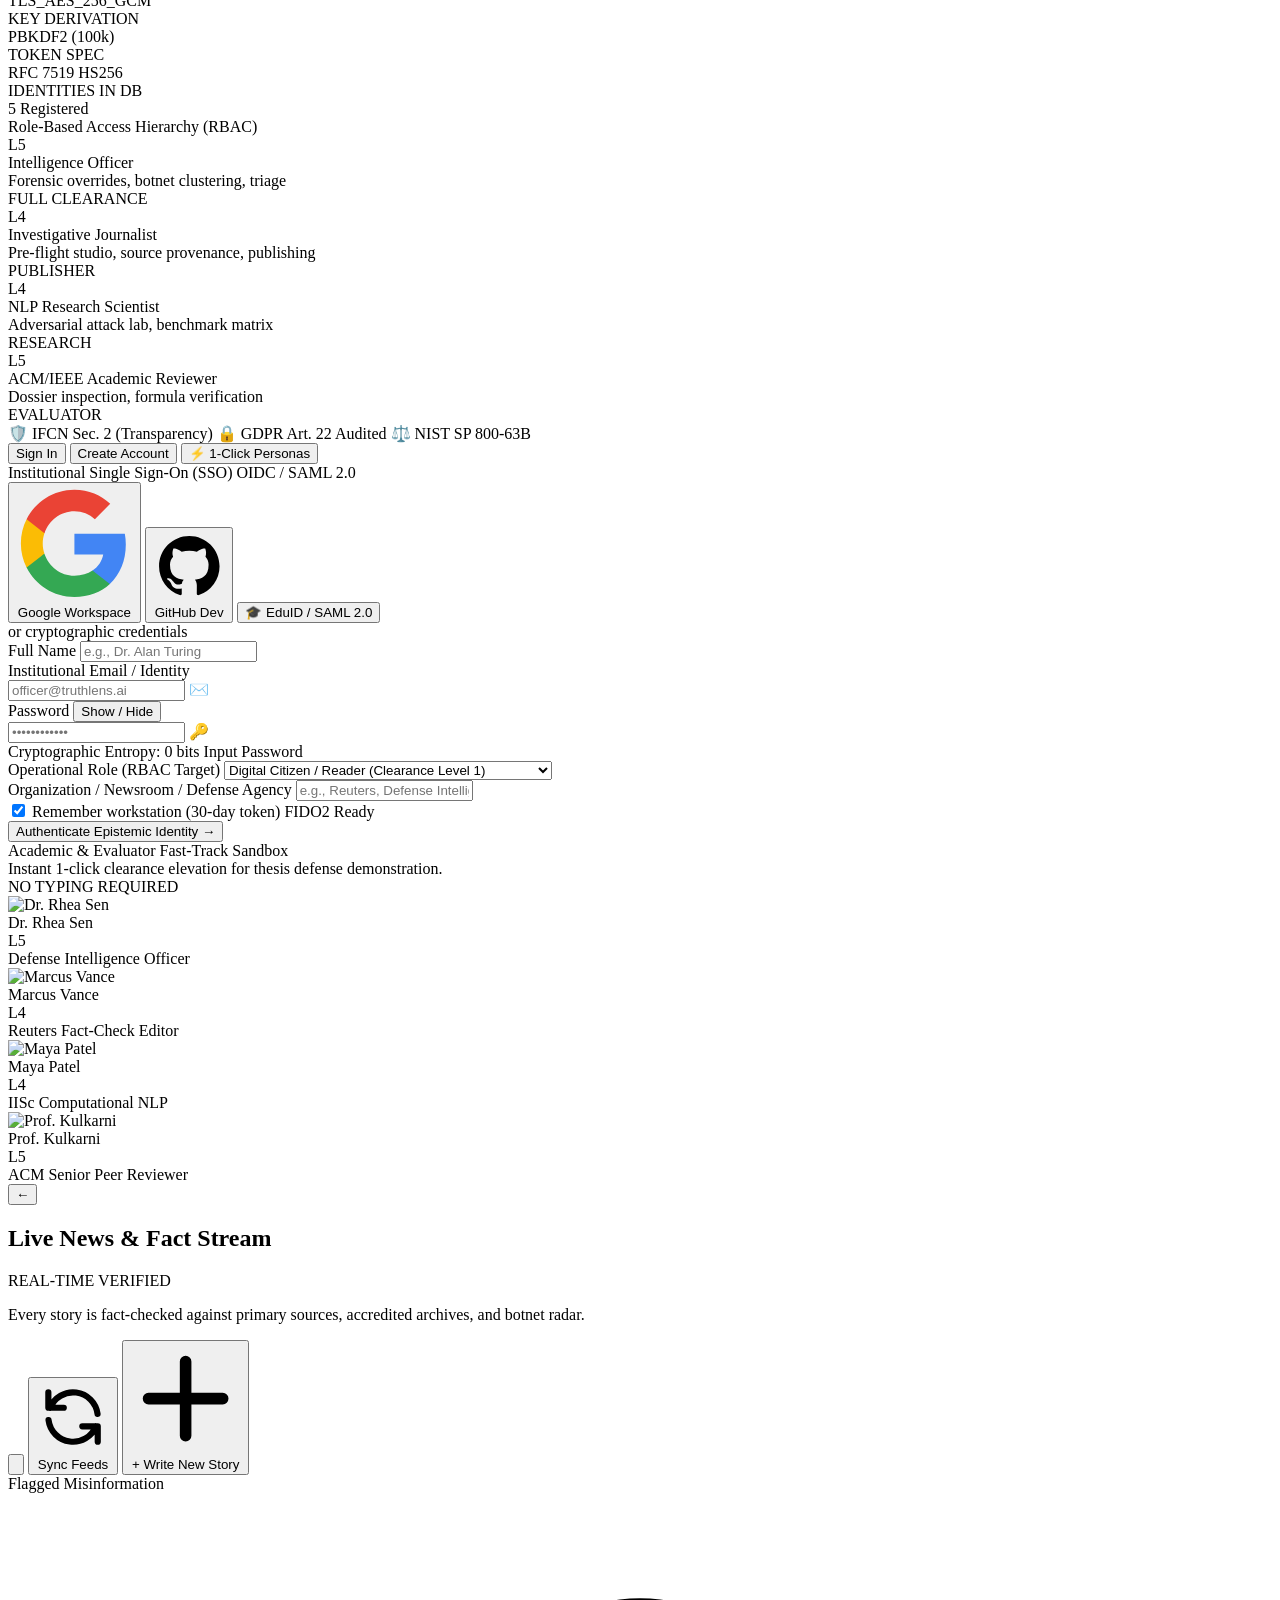
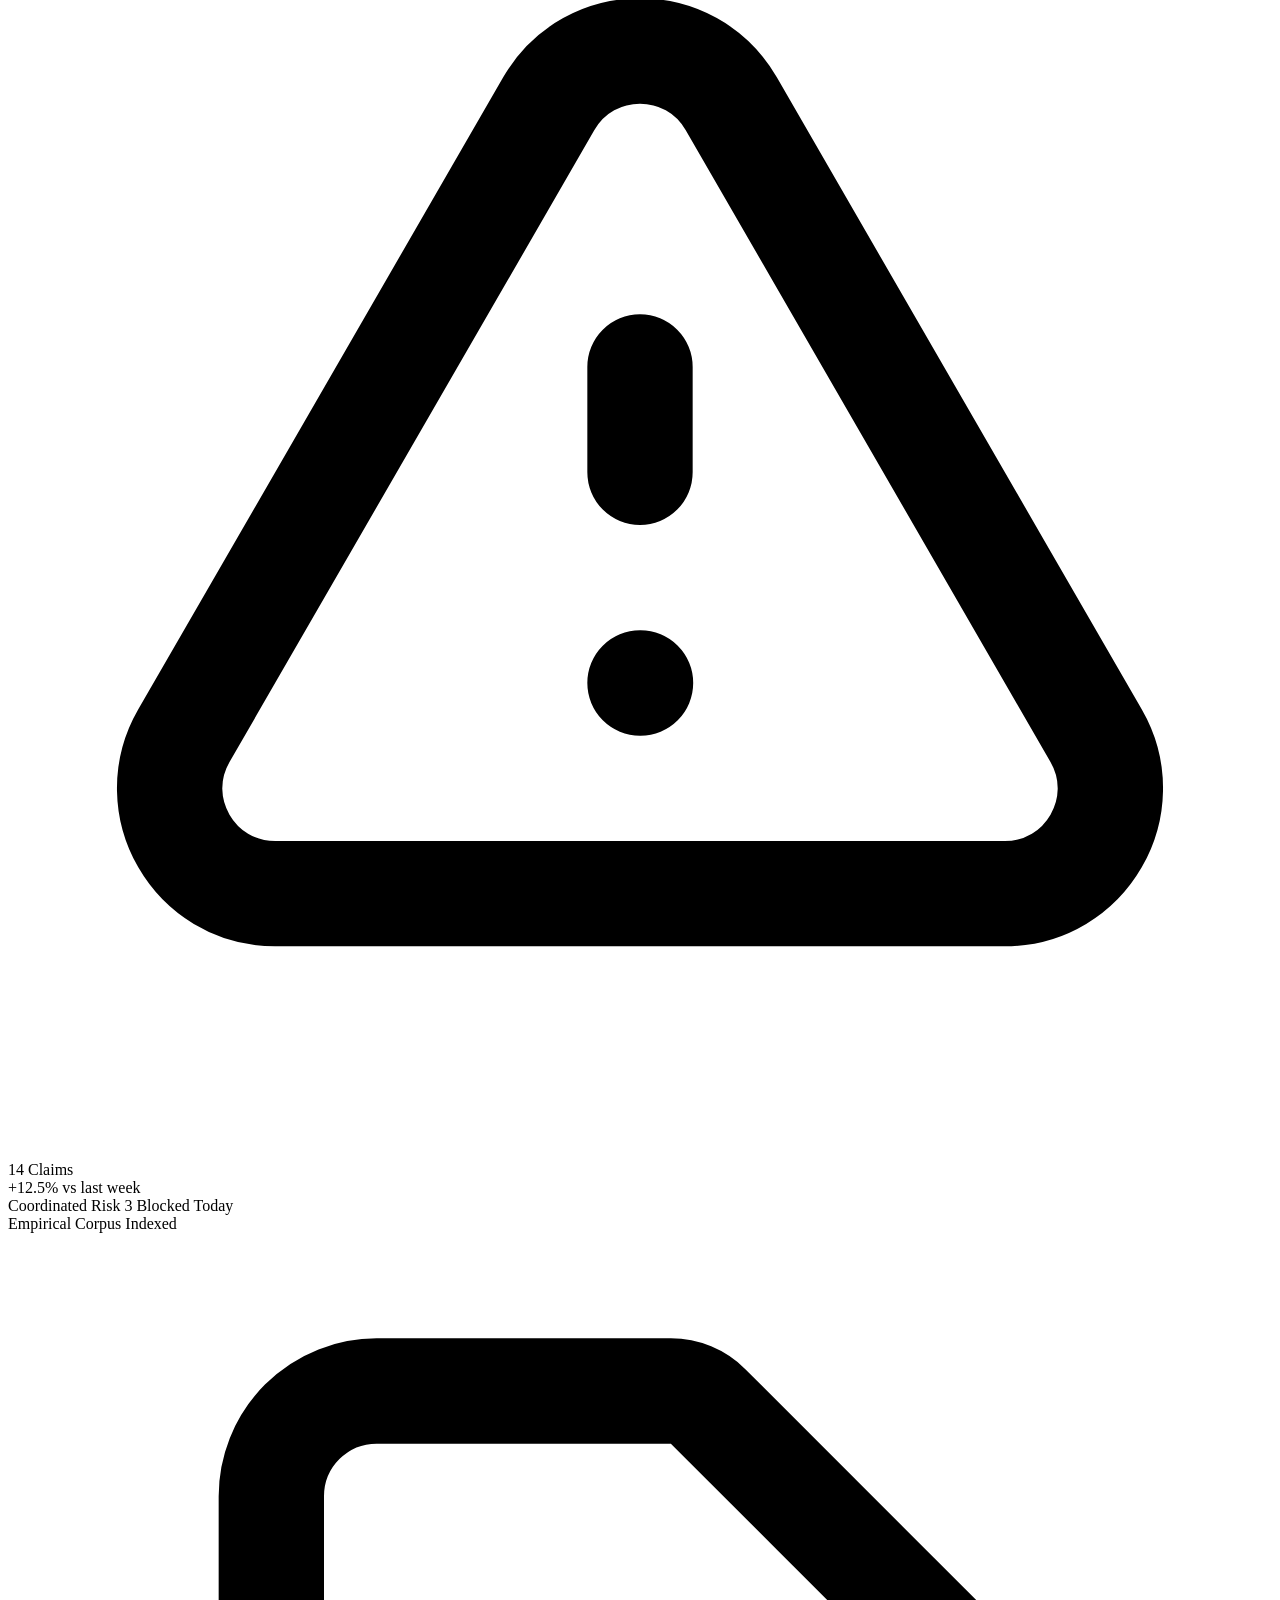
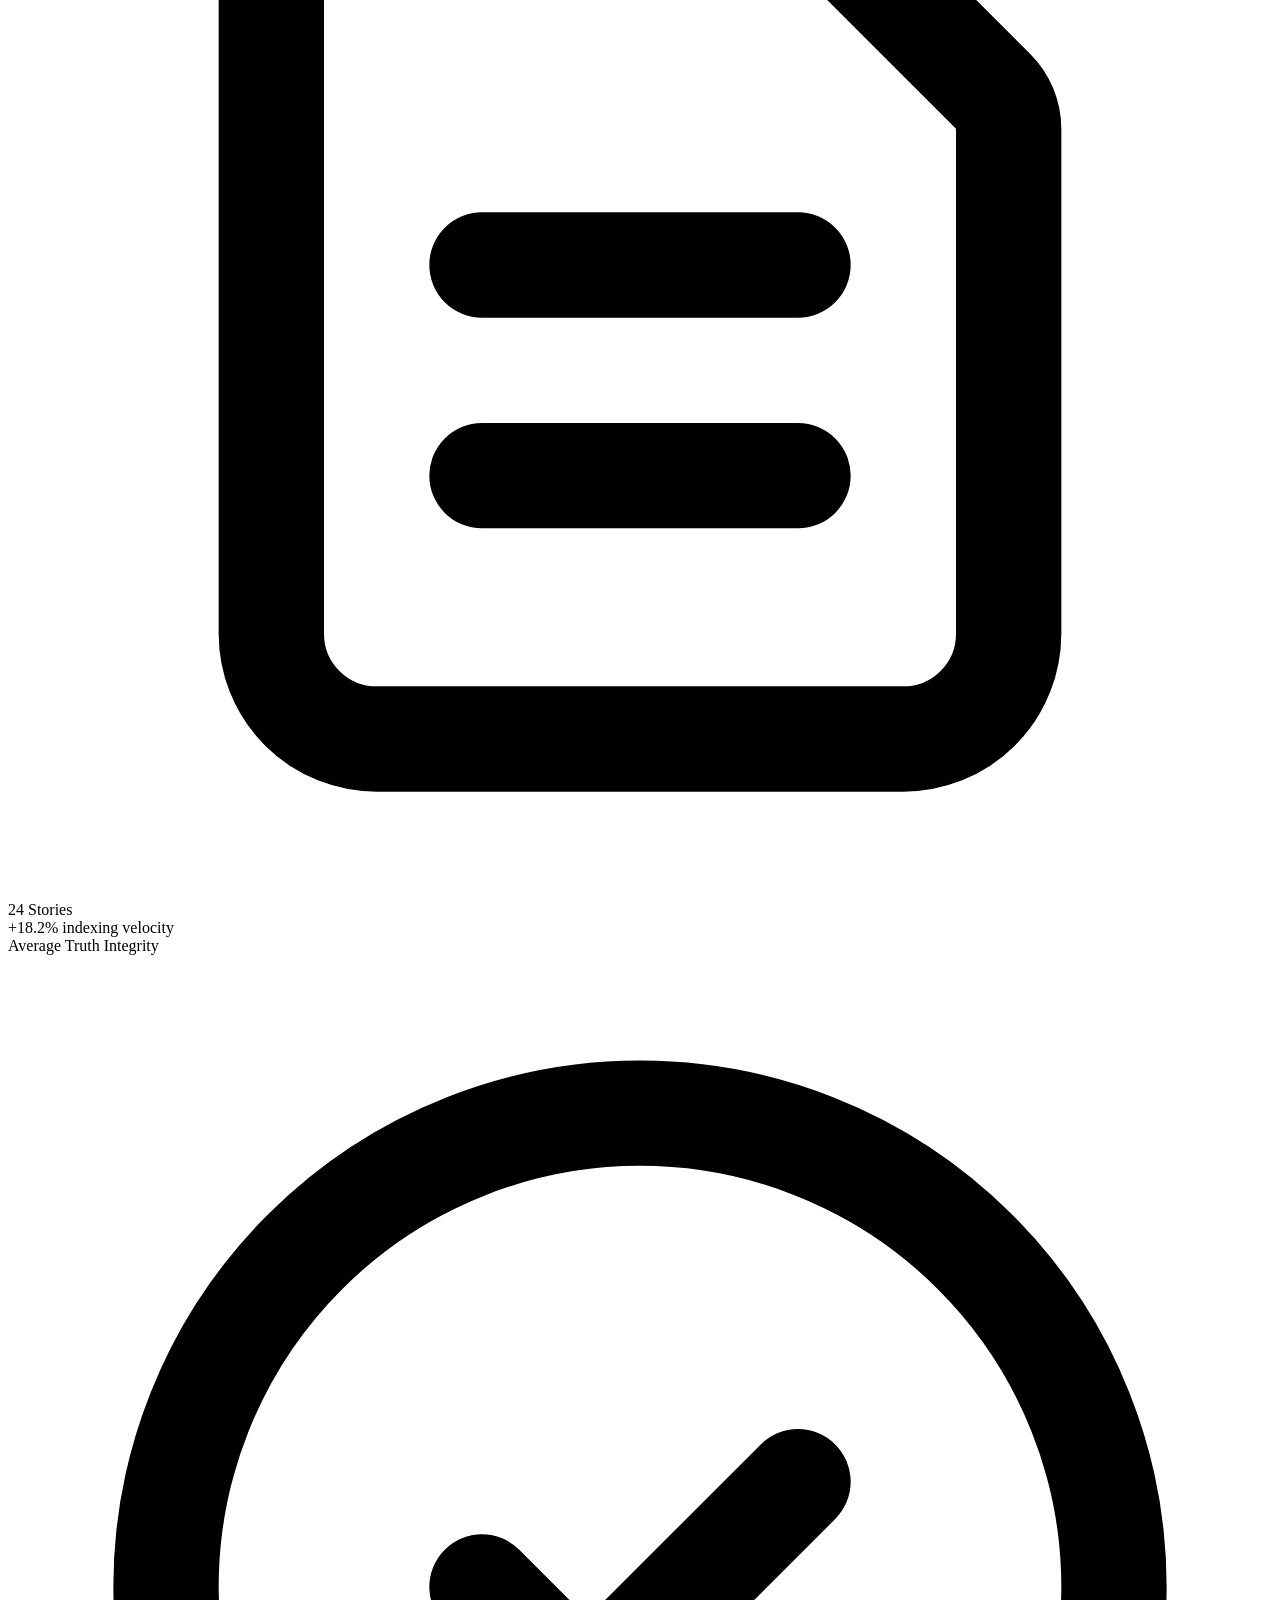
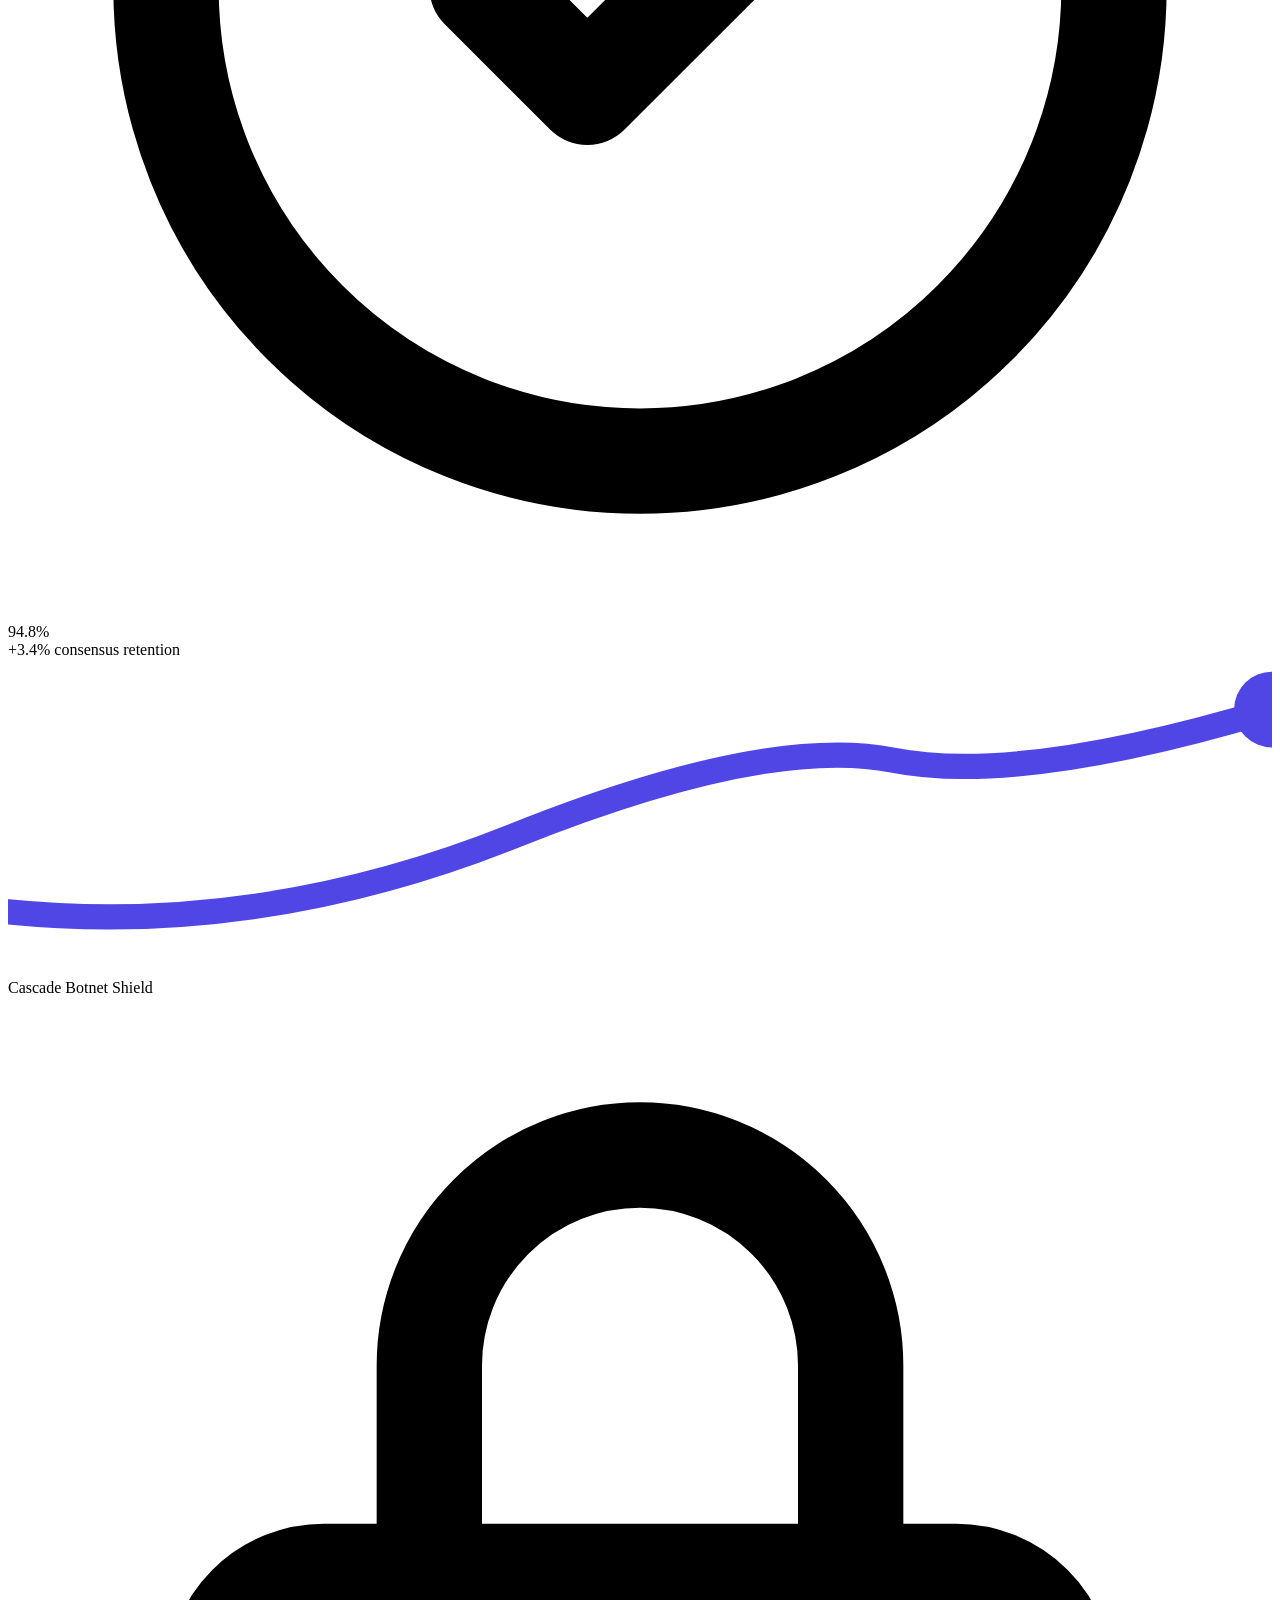
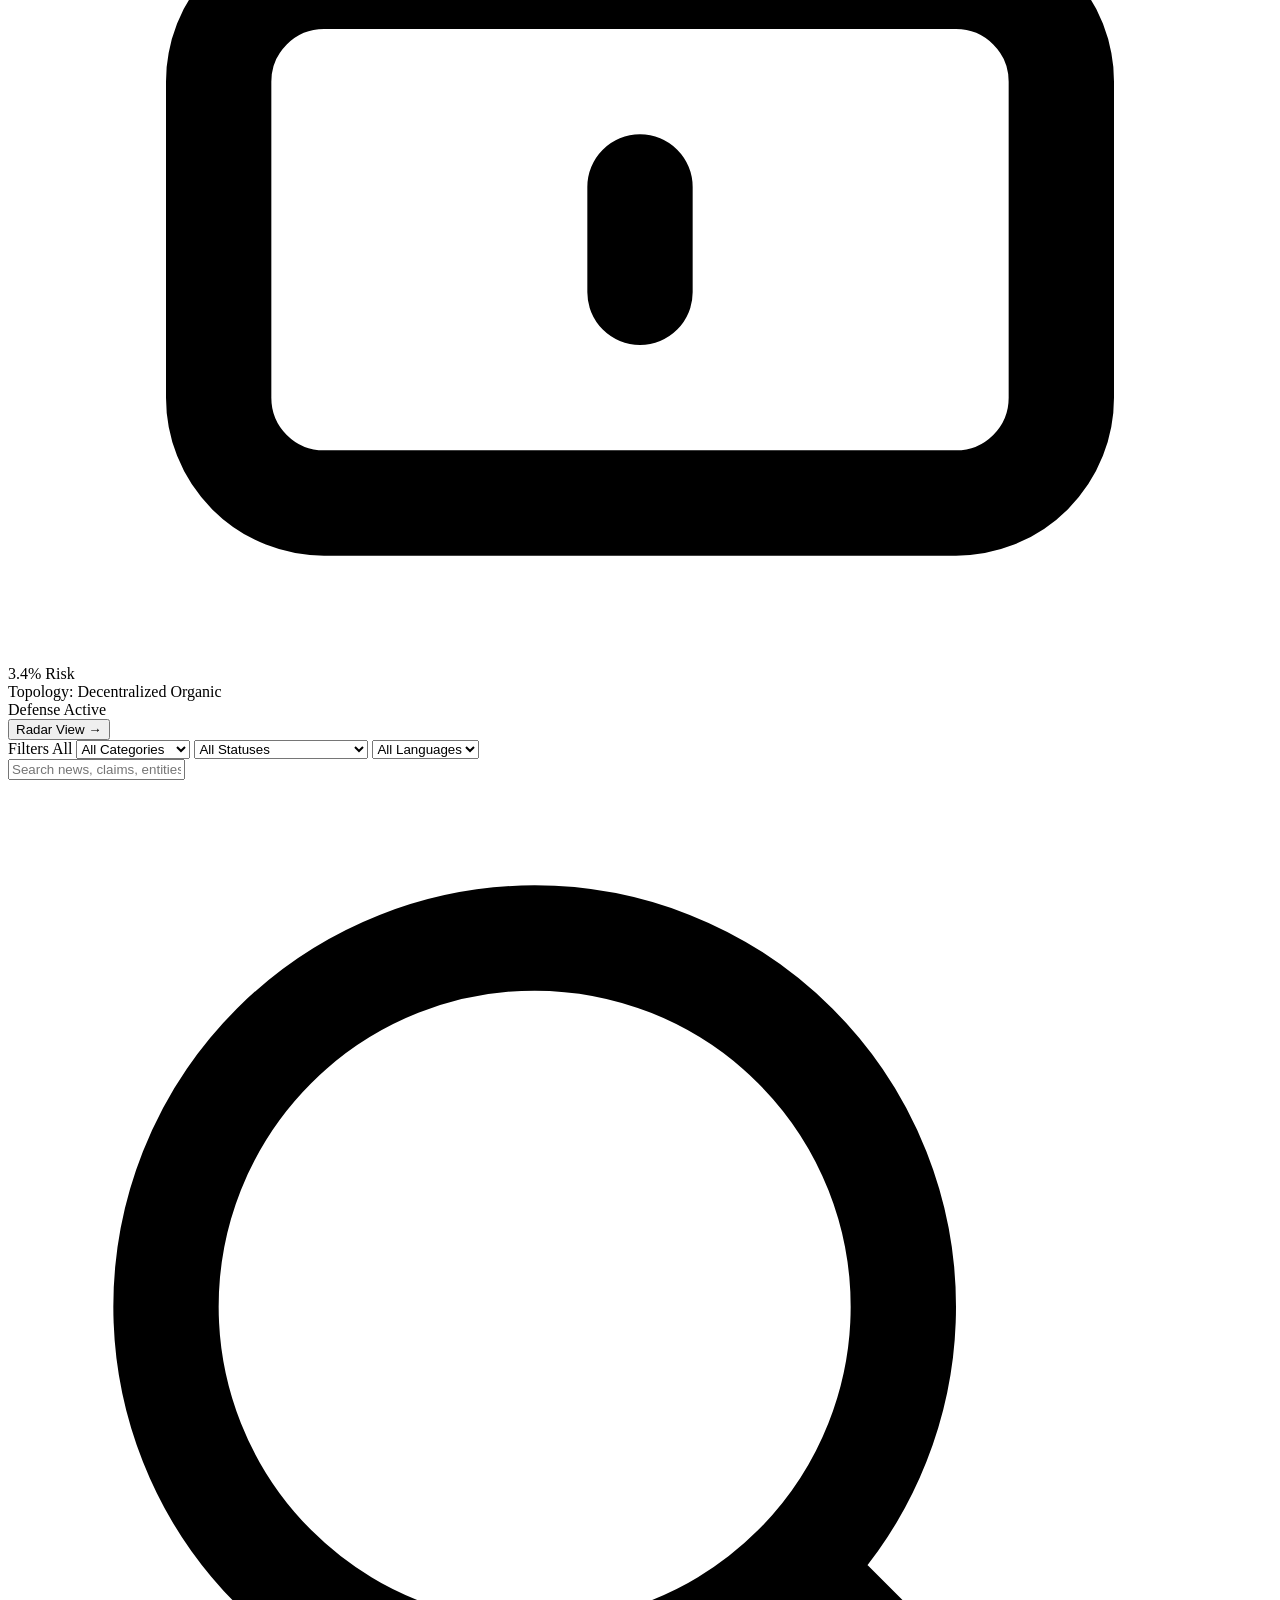
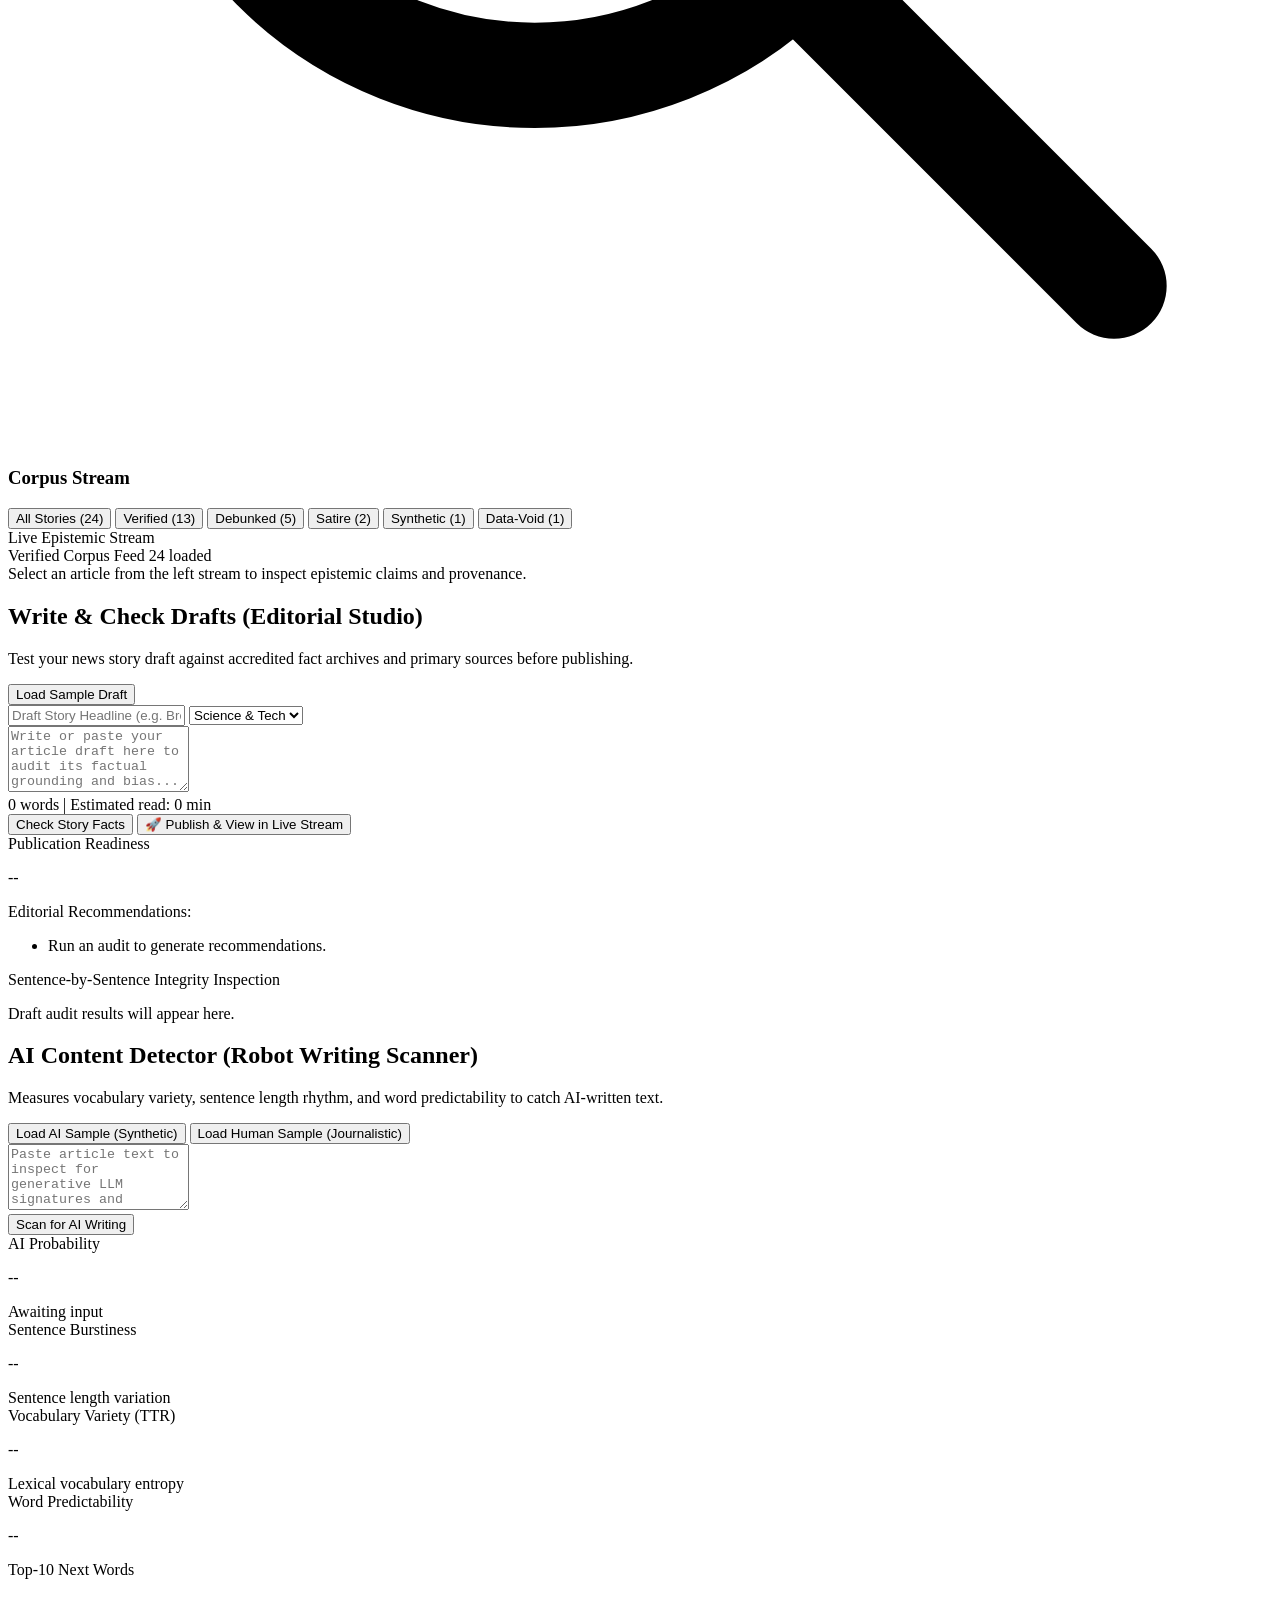
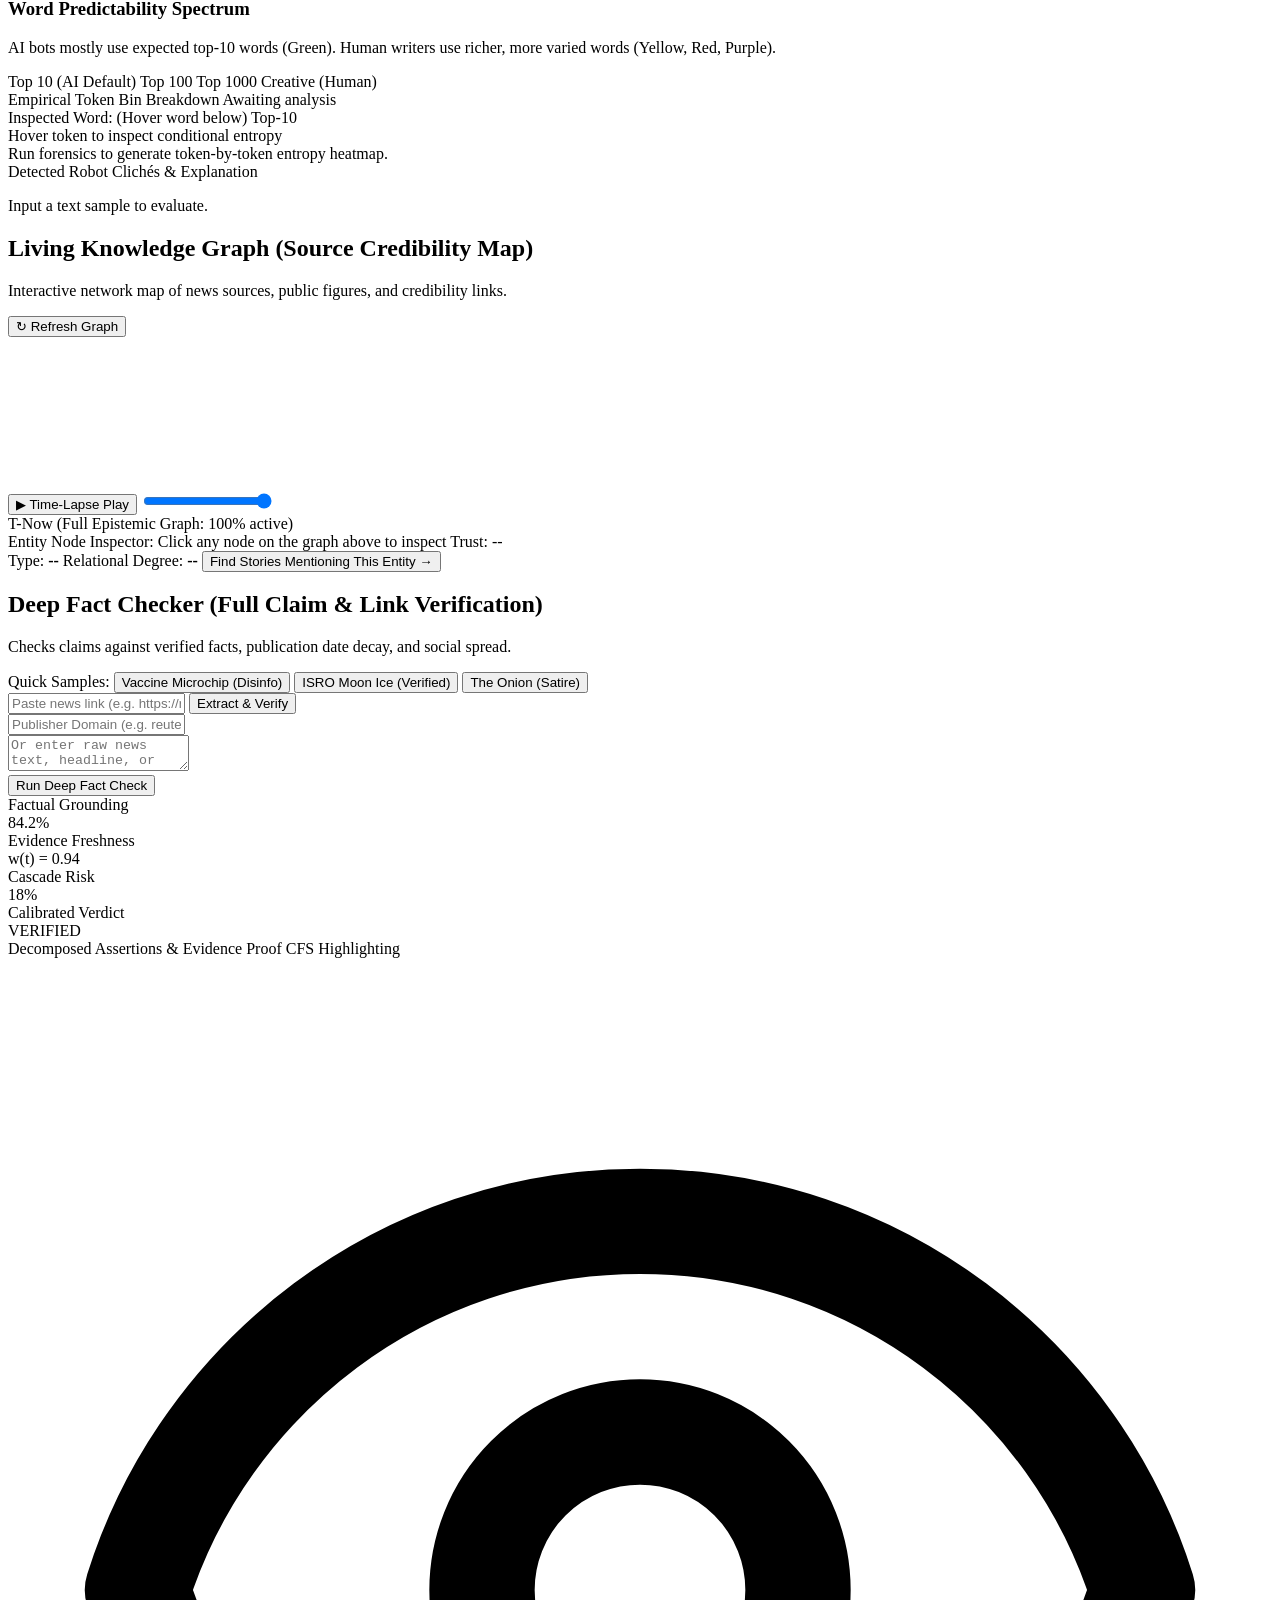
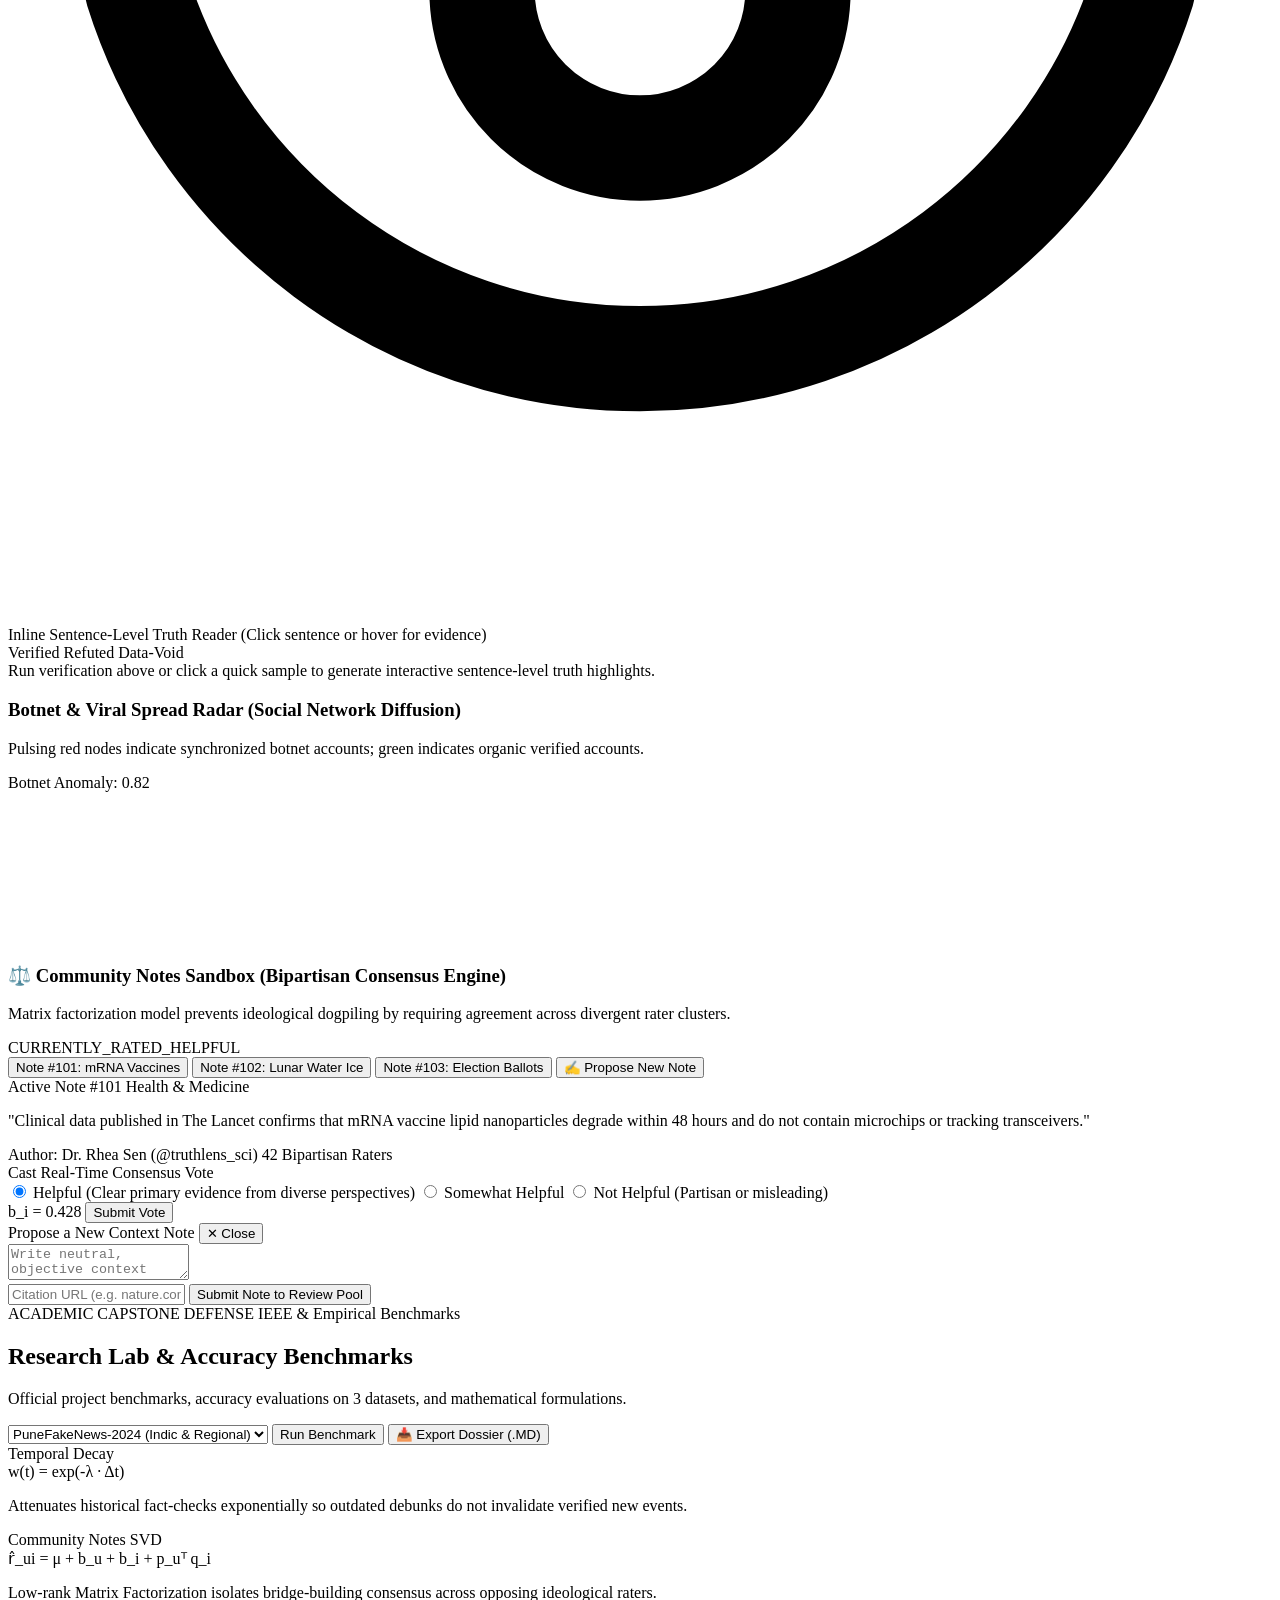
==== commit ad890518: "feat(auth): implement enterprise zero-trust IAM portal with split-screen telemetry and SSO broker" ====
--- a/src/web/templates/index.html
+++ b/src/web/templates/index.html
@@ -57,6 +57,12 @@
             Home
           </button>
 
+          <!-- 0.5 Enterprise Auth & IAM Tab -->
+          <button data-tab="auth" onclick="switchTab('auth')" class="nav-tab-btn px-3 py-1.5 rounded-full text-xs font-medium transition text-slate-400 hover:text-slate-200 whitespace-nowrap flex items-center gap-1">
+            <span>🔐</span>
+            <span>Auth & IAM</span>
+          </button>
+
           <!-- 1. Live Feed (Direct Tab) -->
           <button data-tab="feed" onclick="switchTab('feed')" class="nav-tab-btn px-3.5 py-1.5 rounded-full text-xs font-medium transition text-slate-400 hover:text-slate-200 whitespace-nowrap">
             Live Feed
@@ -170,16 +176,16 @@
           <svg class="w-4 h-4" fill="none" stroke="currentColor" viewBox="0 0 24 24"><path stroke-linecap="round" stroke-linejoin="round" stroke-width="2" d="M10.325 4.317c.426-1.756 2.924-1.756 3.35 0a1.724 1.724 0 002.573 1.066c1.543-.94 3.31.826 2.37 2.37a1.724 1.724 0 001.065 2.572c1.756.426 1.756 2.924 0 3.35a1.724 1.724 0 00-1.066 2.573c.94 1.543-.826 3.31-2.37 2.37a1.724 1.724 0 00-2.572 1.065c-.426 1.756-2.924 1.756-3.35 0a1.724 1.724 0 00-2.573-1.066c-1.543.94-3.31-.826-2.37-2.37a1.724 1.724 0 00-1.065-2.572c-1.756-.426-1.756-2.924 0-3.35a1.724 1.724 0 001.066-2.573c-.94-1.543.826-3.31 2.37-2.37.996.608 2.296.07 2.572-1.065z"></path><path stroke-linecap="round" stroke-linejoin="round" stroke-width="2" d="M15 12a3 3 0 11-6 0 3 3 0 016 0z"></path></svg>
         </button>
 
-        <!-- Real Profile Picture + User Card -->
-        <div onclick="openAuthModal()" class="pl-1.5 pr-3.5 py-1.5 bg-white hover:bg-slate-50 border border-slate-200/90 rounded-full cursor-pointer shadow-xs flex items-center gap-2.5 transition">
+        <!-- Real Profile Picture + User Card (Routes to Zero-Trust IAM Portal) -->
+        <div onclick="switchTab('auth')" class="pl-1.5 pr-3.5 py-1.5 bg-white hover:bg-slate-50 border border-slate-200/90 rounded-full cursor-pointer shadow-xs flex items-center gap-2.5 transition" title="Open Enterprise Identity & Clearance Portal">
           <div class="relative w-8 h-8 rounded-full overflow-hidden ring-2 ring-indigo-600/20">
-            <img src="https://images.unsplash.com/photo-1534528741775-53994a69daeb?auto=format&fit=crop&w=120&h=120&q=80" alt="Dr. Rhea Sen" class="w-full h-full object-cover">
-            <span class="absolute bottom-0 right-0 w-2 h-2 rounded-full bg-emerald-500 ring-1 ring-white"></span>
+            <img id="nav-user-avatar" src="https://images.unsplash.com/photo-1534528741775-53994a69daeb?auto=format&fit=crop&w=120&h=120&q=80" alt="Dr. Rhea Sen" class="w-full h-full object-cover">
+            <span id="nav-user-status-dot" class="absolute bottom-0 right-0 w-2 h-2 rounded-full bg-emerald-500 ring-1 ring-white"></span>
           </div>
           <div class="text-left hidden sm:block">
-            <div class="text-xs font-bold text-slate-900 leading-tight">Dr. Rhea Sen</div>
+            <div id="nav-user-name" class="text-xs font-bold text-slate-900 leading-tight">Dr. Rhea Sen</div>
             <div class="text-[10px] text-slate-500 font-medium flex items-center gap-1">
-              <span id="user-role-badge">JOURNALIST</span>
+              <span id="user-role-badge">OFFICER (L5)</span>
               <span>▾</span>
             </div>
           </div>
@@ -230,7 +236,11 @@
               <span>Launch Intelligence Console</span>
               <span>→</span>
             </button>
-            <button onclick="document.getElementById('landing-interactive-tester').scrollIntoView({behavior: 'smooth'})" class="px-6 py-3.5 bg-white/10 hover:bg-white/20 text-white rounded-full text-sm font-semibold border border-white/15 transition flex items-center gap-2">
+            <button onclick="switchTab('auth')" class="px-5 py-3.5 bg-white/10 hover:bg-white/20 text-white rounded-full text-sm font-semibold border border-white/15 transition flex items-center gap-2">
+              <span>🔐</span>
+              <span>Enterprise IAM & Clearance</span>
+            </button>
+            <button onclick="document.getElementById('landing-interactive-tester').scrollIntoView({behavior: 'smooth'})" class="px-5 py-3.5 bg-white/10 hover:bg-white/20 text-white rounded-full text-sm font-semibold border border-white/15 transition flex items-center gap-2">
               <span>⚡</span>
               <span>Test Live Verifier</span>
             </button>
@@ -455,9 +465,353 @@
             <button onclick="switchTab('feed')" class="px-6 py-3 bg-indigo-600 hover:bg-indigo-500 text-white text-xs font-bold rounded-full shadow-lg transition flex items-center gap-2">
               <span>🚀 Launch Full Console</span>
             </button>
-            <button onclick="openAuthModal()" class="px-5 py-3 bg-white/10 hover:bg-white/20 text-slate-200 text-xs font-semibold rounded-full border border-white/15 transition">
-              <span>👤 Persona Switcher</span>
-            </button>
+            <button onclick="switchTab('auth')" class="px-5 py-3 bg-white/10 hover:bg-white/20 text-slate-200 text-xs font-semibold rounded-full border border-white/15 transition flex items-center gap-1.5">
+              <span>🔐</span>
+              <span>Enterprise IAM & Clearance Hub</span>
+            </button>
+          </div>
+        </div>
+
+      </section>
+
+      <!-- ===================================================================== -->
+      <!-- TAB AUTH: ZERO-TRUST IAM PORTAL & ENTERPRISE SSO BROKER               -->
+      <!-- ===================================================================== -->
+      <section id="page-auth" class="page-view hidden space-y-8">
+
+        <!-- Top Breadcrumb & Status Row -->
+        <div class="flex items-center justify-between flex-wrap gap-4 pt-1">
+          <div class="flex items-center gap-3">
+            <button onclick="switchTab('landing')" class="w-9 h-9 rounded-full bg-slate-100 hover:bg-slate-200 text-slate-700 flex items-center justify-center text-sm font-bold transition shadow-xs" title="Return to Home">
+              ←
+            </button>
+            <div>
+              <div class="flex items-center gap-2">
+                <h2 class="text-xl font-extrabold text-slate-900 tracking-tight">Enterprise Identity & Clearance Portal</h2>
+                <span class="px-2 py-0.5 rounded text-[10px] font-mono font-bold bg-indigo-50 text-indigo-700 border border-indigo-200/80">RBAC TIER 5</span>
+              </div>
+              <p class="text-xs text-slate-500 font-medium">Multi-tenant role-based access control with cryptographic JWT authorization & enterprise SSO.</p>
+            </div>
+          </div>
+
+          <div class="flex items-center gap-2">
+            <span class="inline-flex items-center gap-1.5 px-3 py-1 rounded-full text-xs font-mono font-semibold bg-emerald-50 text-emerald-700 border border-emerald-200">
+              <span class="w-2 h-2 rounded-full bg-emerald-500 animate-pulse"></span>
+              SESSION: <span id="auth-status-chip">AUTHENTICATED</span>
+            </span>
+            <button onclick="handleAuthLogout()" class="px-3.5 py-1.5 rounded-full text-xs font-bold text-slate-600 hover:text-rose-600 bg-slate-100 hover:bg-rose-50 border border-slate-200/80 transition flex items-center gap-1">
+              <span>Sign Out</span>
+            </button>
+          </div>
+        </div>
+
+        <!-- Master Split-Screen Layout (Left: Zero-Trust Telemetry, Right: IAM Portal) -->
+        <div class="grid grid-cols-1 lg:grid-cols-12 gap-6 items-start">
+
+          <!-- ================================================================= -->
+          <!-- LEFT COLUMN (5 COLS): SECURITY TELEMETRY & ZERO-TRUST CONSOLE     -->
+          <!-- ================================================================= -->
+          <div class="lg:col-span-5 bg-[#151624] text-white rounded-[32px] p-6 sm:p-8 border border-white/10 shadow-2xl space-y-6 relative overflow-hidden">
+            <!-- Background Ambient Glow -->
+            <div class="absolute -top-24 -left-24 w-72 h-72 bg-indigo-600/20 rounded-full blur-3xl pointer-events-none"></div>
+            <div class="absolute -bottom-24 -right-24 w-72 h-72 bg-emerald-600/15 rounded-full blur-3xl pointer-events-none"></div>
+
+            <!-- Header Badge & Status -->
+            <div class="relative z-10 flex items-center justify-between border-b border-white/10 pb-4">
+              <div>
+                <span class="text-[10px] font-mono font-bold tracking-widest text-indigo-400 uppercase">SECURITY OPERATIONS (SEC-OPS)</span>
+                <h3 class="text-lg font-extrabold text-white tracking-tight mt-0.5">Zero-Trust Identity Mesh</h3>
+              </div>
+              <div class="flex items-center gap-1.5 px-2.5 py-1 rounded-full bg-emerald-500/15 border border-emerald-500/30 text-[10px] font-mono text-emerald-300 font-bold">
+                <span class="w-1.5 h-1.5 rounded-full bg-emerald-400 animate-pulse"></span>
+                ACTIVE
+              </div>
+            </div>
+
+            <!-- Cryptographic Parameter Cards -->
+            <div class="relative z-10 space-y-3">
+              <div class="text-xs font-mono text-slate-400 uppercase tracking-wider font-semibold">Cryptographic Standards</div>
+              
+              <div class="grid grid-cols-2 gap-2.5 text-xs font-mono">
+                <div class="p-3 rounded-2xl bg-white/5 border border-white/10 space-y-1">
+                  <div class="text-[10px] text-slate-400">CIPHER SUITE</div>
+                  <div id="telemetry-cipher" class="font-bold text-indigo-300 text-[11px] truncate">TLS_AES_256_GCM</div>
+                </div>
+                <div class="p-3 rounded-2xl bg-white/5 border border-white/10 space-y-1">
+                  <div class="text-[10px] text-slate-400">KEY DERIVATION</div>
+                  <div id="telemetry-kdf" class="font-bold text-purple-300 text-[11px] truncate">PBKDF2 (100k)</div>
+                </div>
+                <div class="p-3 rounded-2xl bg-white/5 border border-white/10 space-y-1">
+                  <div class="text-[10px] text-slate-400">TOKEN SPEC</div>
+                  <div id="telemetry-token" class="font-bold text-emerald-300 text-[11px] truncate">RFC 7519 HS256</div>
+                </div>
+                <div class="p-3 rounded-2xl bg-white/5 border border-white/10 space-y-1">
+                  <div class="text-[10px] text-slate-400">IDENTITIES IN DB</div>
+                  <div id="telemetry-identities" class="font-bold text-amber-300 text-[11px]">5 Registered</div>
+                </div>
+              </div>
+            </div>
+
+            <!-- RBAC Clearance Matrix Hierarchy -->
+            <div class="relative z-10 space-y-3">
+              <div class="text-xs font-mono text-slate-400 uppercase tracking-wider font-semibold">Role-Based Access Hierarchy (RBAC)</div>
+              
+              <div class="space-y-2 text-xs">
+                <div class="p-2.5 rounded-xl bg-white/5 border border-white/10 flex items-center justify-between">
+                  <div class="flex items-center gap-2">
+                    <span class="w-6 h-6 rounded-lg bg-rose-500/20 text-rose-300 flex items-center justify-center font-bold text-[10px]">L5</span>
+                    <div>
+                      <div class="font-bold text-white text-xs">Intelligence Officer</div>
+                      <div class="text-[10px] text-slate-400">Forensic overrides, botnet clustering, triage</div>
+                    </div>
+                  </div>
+                  <span class="text-[10px] font-mono text-rose-300 font-bold">FULL CLEARANCE</span>
+                </div>
+
+                <div class="p-2.5 rounded-xl bg-white/5 border border-white/10 flex items-center justify-between">
+                  <div class="flex items-center gap-2">
+                    <span class="w-6 h-6 rounded-lg bg-indigo-500/20 text-indigo-300 flex items-center justify-center font-bold text-[10px]">L4</span>
+                    <div>
+                      <div class="font-bold text-white text-xs">Investigative Journalist</div>
+                      <div class="text-[10px] text-slate-400">Pre-flight studio, source provenance, publishing</div>
+                    </div>
+                  </div>
+                  <span class="text-[10px] font-mono text-indigo-300 font-bold">PUBLISHER</span>
+                </div>
+
+                <div class="p-2.5 rounded-xl bg-white/5 border border-white/10 flex items-center justify-between">
+                  <div class="flex items-center gap-2">
+                    <span class="w-6 h-6 rounded-lg bg-purple-500/20 text-purple-300 flex items-center justify-center font-bold text-[10px]">L4</span>
+                    <div>
+                      <div class="font-bold text-white text-xs">NLP Research Scientist</div>
+                      <div class="text-[10px] text-slate-400">Adversarial attack lab, benchmark matrix</div>
+                    </div>
+                  </div>
+                  <span class="text-[10px] font-mono text-purple-300 font-bold">RESEARCH</span>
+                </div>
+
+                <div class="p-2.5 rounded-xl bg-white/5 border border-white/10 flex items-center justify-between">
+                  <div class="flex items-center gap-2">
+                    <span class="w-6 h-6 rounded-lg bg-amber-500/20 text-amber-300 flex items-center justify-center font-bold text-[10px]">L5</span>
+                    <div>
+                      <div class="font-bold text-white text-xs">ACM/IEEE Academic Reviewer</div>
+                      <div class="text-[10px] text-slate-400">Dossier inspection, formula verification</div>
+                    </div>
+                  </div>
+                  <span class="text-[10px] font-mono text-amber-300 font-bold">EVALUATOR</span>
+                </div>
+              </div>
+            </div>
+
+            <!-- Compliance Proof Badges -->
+            <div class="relative z-10 pt-2 border-t border-white/10 flex items-center justify-between flex-wrap gap-2 text-[10px] text-slate-400 font-mono">
+              <span class="flex items-center gap-1">🛡️ IFCN Sec. 2 (Transparency)</span>
+              <span class="flex items-center gap-1">🔒 GDPR Art. 22 Audited</span>
+              <span class="flex items-center gap-1">⚖️ NIST SP 800-63B</span>
+            </div>
+
+          </div>
+
+          <!-- ================================================================= -->
+          <!-- RIGHT COLUMN (7 COLS): UNIFIED IDENTITY HUB & SSO BROKER          -->
+          <!-- ================================================================= -->
+          <div class="lg:col-span-7 bg-white rounded-[32px] p-6 sm:p-8 md:p-10 border border-slate-200/90 shadow-xl space-y-6">
+            
+            <!-- Auth Tab Switcher (Sign In vs Register vs 1-Click Sandbox) -->
+            <div class="flex items-center p-1.5 bg-slate-100 rounded-2xl gap-1">
+              <button id="tab-btn-signin" onclick="switchAuthSubTab('signin')" class="flex-1 py-2 rounded-xl text-xs font-bold transition bg-white text-slate-900 shadow-xs">
+                Sign In
+              </button>
+              <button id="tab-btn-register" onclick="switchAuthSubTab('register')" class="flex-1 py-2 rounded-xl text-xs font-semibold transition text-slate-500 hover:text-slate-900">
+                Create Account
+              </button>
+              <button id="tab-btn-sandbox" onclick="switchAuthSubTab('sandbox')" class="flex-1 py-2 rounded-xl text-xs font-semibold transition text-slate-500 hover:text-slate-900 flex items-center justify-center gap-1">
+                <span>⚡</span>
+                <span>1-Click Personas</span>
+              </button>
+            </div>
+
+            <!-- Enterprise Single Sign-On (SSO Broker) -->
+            <div id="auth-sso-container" class="space-y-3">
+              <div class="flex items-center justify-between">
+                <span class="text-xs font-bold text-slate-700 tracking-tight">Institutional Single Sign-On (SSO)</span>
+                <span class="text-[10px] font-mono text-indigo-600 bg-indigo-50 px-2 py-0.5 rounded border border-indigo-100 font-semibold">OIDC / SAML 2.0</span>
+              </div>
+
+              <div class="grid grid-cols-1 sm:grid-cols-3 gap-2.5">
+                <!-- Google SSO -->
+                <button onclick="handleSSOLogin('google')" class="p-3 rounded-2xl border border-slate-200 hover:border-slate-300 hover:bg-slate-50 text-slate-800 font-semibold text-xs transition flex items-center justify-center gap-2 shadow-2xs">
+                  <svg class="w-4 h-4" viewBox="0 0 24 24">
+                    <path fill="#4285F4" d="M22.56 12.25c0-.78-.07-1.53-.2-2.25H12v4.26h5.92c-.26 1.37-1.04 2.53-2.21 3.31v2.77h3.57c2.08-1.92 3.28-4.74 3.28-8.09z"/>
+                    <path fill="#34A853" d="M12 23c2.97 0 5.46-.98 7.28-2.66l-3.57-2.77c-.98.66-2.23 1.06-3.71 1.06-2.86 0-5.29-1.93-6.16-4.53H2.18v2.84C3.99 20.53 7.7 23 12 23z"/>
+                    <path fill="#FBBC05" d="M5.84 14.09c-.22-.66-.35-1.36-.35-2.09s.13-1.43.35-2.09V7.06H2.18C1.43 8.55 1 10.22 1 12s.43 3.45 1.18 4.94l2.85-2.22.81-.63z"/>
+                    <path fill="#EA4335" d="M12 5.38c1.62 0 3.06.56 4.21 1.64l3.15-3.15C17.45 2.09 14.97 1 12 1 7.7 1 3.99 3.47 2.18 7.06l3.66 2.84c.87-2.6 3.3-4.52 6.16-4.52z"/>
+                  </svg>
+                  <span>Google Workspace</span>
+                </button>
+
+                <!-- GitHub SSO -->
+                <button onclick="handleSSOLogin('github')" class="p-3 rounded-2xl border border-slate-200 hover:border-slate-300 hover:bg-slate-50 text-slate-800 font-semibold text-xs transition flex items-center justify-center gap-2 shadow-2xs">
+                  <svg class="w-4 h-4 fill-slate-900" viewBox="0 0 24 24">
+                    <path fill-rule="evenodd" clip-rule="evenodd" d="M12 2C6.477 2 2 6.484 2 12.017c0 4.425 2.865 8.18 6.839 9.504.5.092.682-.217.682-.483 0-.237-.008-.868-.013-1.703-2.782.605-3.369-1.343-3.369-1.343-.454-1.158-1.11-1.466-1.11-1.466-.908-.62.069-.608.069-.608 1.003.07 1.53 1.032 1.53 1.032.892 1.53 2.341 1.088 2.91.832.092-.647.35-1.088.636-1.338-2.22-.253-4.555-1.113-4.555-4.951 0-1.093.39-1.988 1.029-2.688-.103-.253-.446-1.272.098-2.65 0 0 .84-.27 2.75 1.026A9.564 9.564 0 0112 6.844c.85.004 1.705.115 2.504.337 1.909-1.296 2.747-1.027 2.747-1.027.546 1.379.202 2.398.1 2.651.64.7 1.028 1.595 1.028 2.688 0 3.848-2.339 4.695-4.566 4.943.359.309.678.92.678 1.855 0 1.338-.012 2.419-.012 2.747 0 .268.18.58.688.482A10.019 10.019 0 0022 12.017C22 6.484 17.522 2 12 2z"/>
+                  </svg>
+                  <span>GitHub Dev</span>
+                </button>
+
+                <!-- EduID SAML -->
+                <button onclick="handleSSOLogin('eduid')" class="p-3 rounded-2xl border border-slate-200 hover:border-slate-300 hover:bg-slate-50 text-slate-800 font-semibold text-xs transition flex items-center justify-center gap-2 shadow-2xs">
+                  <span class="text-sm">🎓</span>
+                  <span>EduID / SAML 2.0</span>
+                </button>
+              </div>
+
+              <!-- Divider -->
+              <div class="relative py-2 flex items-center justify-center">
+                <div class="border-t border-slate-200 w-full"></div>
+                <span class="bg-white px-3 text-[11px] text-slate-400 font-mono uppercase tracking-wider relative z-10">or cryptographic credentials</span>
+              </div>
+            </div>
+
+            <!-- Interactive Auth Alert Box -->
+            <div id="auth-alert-box" class="hidden p-3.5 rounded-2xl text-xs font-medium flex items-center gap-2"></div>
+
+            <!-- Credentials Form (Sign In / Register) -->
+            <form id="auth-credential-form" onsubmit="handleAuthSubmit(event)" class="space-y-4">
+
+              <!-- Registration Only: Full Name -->
+              <div id="field-register-name" class="hidden space-y-1.5">
+                <label class="text-xs font-bold text-slate-700">Full Name</label>
+                <input id="input-auth-name" type="text" placeholder="e.g., Dr. Alan Turing" class="w-full px-4 py-3 rounded-2xl border border-slate-200 text-xs focus:ring-2 focus:ring-indigo-500 focus:outline-none transition">
+              </div>
+
+              <!-- Email Field -->
+              <div class="space-y-1.5">
+                <label class="text-xs font-bold text-slate-700">Institutional Email / Identity</label>
+                <div class="relative">
+                  <input id="input-auth-email" type="email" required placeholder="officer@truthlens.ai" class="w-full pl-10 pr-4 py-3 rounded-2xl border border-slate-200 text-xs font-mono focus:ring-2 focus:ring-indigo-500 focus:outline-none transition">
+                  <span class="absolute left-3.5 top-3.5 text-slate-400 text-xs">✉️</span>
+                </div>
+              </div>
+
+              <!-- Password Field + Entropy Meter -->
+              <div class="space-y-1.5">
+                <div class="flex items-center justify-between">
+                  <label class="text-xs font-bold text-slate-700">Password</label>
+                  <button type="button" onclick="togglePasswordVisibility()" class="text-[11px] text-indigo-600 hover:underline font-medium">Show / Hide</button>
+                </div>
+                <div class="relative">
+                  <input id="input-auth-password" type="password" required oninput="evaluatePasswordEntropy(this.value)" placeholder="••••••••••••" class="w-full pl-10 pr-10 py-3 rounded-2xl border border-slate-200 text-xs font-mono focus:ring-2 focus:ring-indigo-500 focus:outline-none transition">
+                  <span class="absolute left-3.5 top-3.5 text-slate-400 text-xs">🔑</span>
+                </div>
+
+                <!-- Live Shannon Entropy Meter -->
+                <div id="password-entropy-container" class="space-y-1 pt-1">
+                  <div class="flex items-center justify-between text-[10px] font-mono">
+                    <span class="text-slate-500">Cryptographic Entropy: <span id="entropy-bits" class="font-bold text-slate-700">0 bits</span></span>
+                    <span id="entropy-label" class="font-bold text-slate-400 uppercase">Input Password</span>
+                  </div>
+                  <div class="w-full h-1.5 bg-slate-100 rounded-full overflow-hidden flex">
+                    <div id="entropy-bar" class="h-full bg-slate-300 transition-all duration-300 w-0"></div>
+                  </div>
+                </div>
+              </div>
+
+              <!-- Registration Only: Role Selection & Organization -->
+              <div id="field-register-extras" class="hidden space-y-4 pt-1">
+                <div class="space-y-1.5">
+                  <label class="text-xs font-bold text-slate-700">Operational Role (RBAC Target)</label>
+                  <select id="input-auth-role" class="w-full px-4 py-3 rounded-2xl border border-slate-200 text-xs focus:ring-2 focus:ring-indigo-500 focus:outline-none transition bg-white">
+                    <option value="OFFICER">Intelligence Officer (Clearance Level 5)</option>
+                    <option value="JOURNALIST">Investigative Journalist (Clearance Level 4)</option>
+                    <option value="RESEARCHER">NLP Research Scientist (Clearance Level 4)</option>
+                    <option value="ACADEMIC">ACM/IEEE Academic Reviewer (Clearance Level 5)</option>
+                    <option value="CITIZEN" selected>Digital Citizen / Reader (Clearance Level 1)</option>
+                  </select>
+                </div>
+
+                <div class="space-y-1.5">
+                  <label class="text-xs font-bold text-slate-700">Organization / Newsroom / Defense Agency</label>
+                  <input id="input-auth-org" type="text" placeholder="e.g., Reuters, Defense Intelligence, IISc" class="w-full px-4 py-3 rounded-2xl border border-slate-200 text-xs focus:ring-2 focus:ring-indigo-500 focus:outline-none transition">
+                </div>
+              </div>
+
+              <!-- Options Checkboxes -->
+              <div class="flex items-center justify-between pt-1">
+                <label class="flex items-center gap-2 cursor-pointer">
+                  <input id="check-remember-me" type="checkbox" checked class="w-4 h-4 rounded text-indigo-600 focus:ring-indigo-500 border-slate-300">
+                  <span class="text-xs text-slate-600 font-medium">Remember workstation (30-day token)</span>
+                </label>
+                <span class="text-[11px] text-slate-400 font-mono">FIDO2 Ready</span>
+              </div>
+
+              <!-- Submit Button -->
+              <button id="btn-auth-submit" type="submit" class="w-full py-3.5 bg-indigo-600 hover:bg-indigo-700 text-white rounded-2xl text-xs font-bold shadow-lg shadow-indigo-600/30 transition flex items-center justify-center gap-2">
+                <span id="btn-auth-label">Authenticate Epistemic Identity</span>
+                <span>→</span>
+              </button>
+            </form>
+
+            <!-- 1-Click Persona Sandbox Sub-Section -->
+            <div id="auth-sandbox-cards" class="space-y-3 pt-4 border-t border-slate-100">
+              <div class="flex items-center justify-between">
+                <div>
+                  <div class="text-xs font-extrabold text-slate-900">Academic & Evaluator Fast-Track Sandbox</div>
+                  <div class="text-[11px] text-slate-500">Instant 1-click clearance elevation for thesis defense demonstration.</div>
+                </div>
+                <span class="px-2 py-0.5 rounded text-[10px] font-mono font-bold bg-amber-50 text-amber-700 border border-amber-200">NO TYPING REQUIRED</span>
+              </div>
+
+              <div class="grid grid-cols-1 sm:grid-cols-2 gap-3">
+                <!-- Persona 1: Dr. Rhea Sen -->
+                <div onclick="quickAuthPersona('officer@truthlens.ai', 'TruthLens@2026!')" class="p-3.5 rounded-2xl border border-slate-200/90 hover:border-indigo-500 hover:bg-indigo-50/40 cursor-pointer transition flex items-center gap-3 group shadow-2xs">
+                  <img src="https://images.unsplash.com/photo-1534528741775-53994a69daeb?auto=format&fit=crop&w=120&h=120&q=80" alt="Dr. Rhea Sen" class="w-10 h-10 rounded-xl object-cover ring-2 ring-rose-500/30">
+                  <div class="min-w-0 flex-1">
+                    <div class="flex items-center justify-between">
+                      <div class="text-xs font-bold text-slate-900 group-hover:text-indigo-600 transition truncate">Dr. Rhea Sen</div>
+                      <span class="text-[9px] font-mono font-bold px-1.5 py-0.2 bg-rose-100 text-rose-700 rounded">L5</span>
+                    </div>
+                    <div class="text-[10px] text-slate-500 truncate">Defense Intelligence Officer</div>
+                  </div>
+                </div>
+
+                <!-- Persona 2: Marcus Vance -->
+                <div onclick="quickAuthPersona('journalist@reuters.org', 'PressPass@2026!')" class="p-3.5 rounded-2xl border border-slate-200/90 hover:border-indigo-500 hover:bg-indigo-50/40 cursor-pointer transition flex items-center gap-3 group shadow-2xs">
+                  <img src="https://images.unsplash.com/photo-1507003211169-0a1dd7228f2d?auto=format&fit=crop&w=120&h=120&q=80" alt="Marcus Vance" class="w-10 h-10 rounded-xl object-cover ring-2 ring-indigo-500/30">
+                  <div class="min-w-0 flex-1">
+                    <div class="flex items-center justify-between">
+                      <div class="text-xs font-bold text-slate-900 group-hover:text-indigo-600 transition truncate">Marcus Vance</div>
+                      <span class="text-[9px] font-mono font-bold px-1.5 py-0.2 bg-indigo-100 text-indigo-700 rounded">L4</span>
+                    </div>
+                    <div class="text-[10px] text-slate-500 truncate">Reuters Fact-Check Editor</div>
+                  </div>
+                </div>
+
+                <!-- Persona 3: Maya Patel -->
+                <div onclick="quickAuthPersona('researcher@iisc.ac.in', 'Research@2026!')" class="p-3.5 rounded-2xl border border-slate-200/90 hover:border-indigo-500 hover:bg-indigo-50/40 cursor-pointer transition flex items-center gap-3 group shadow-2xs">
+                  <img src="https://images.unsplash.com/photo-1573496359142-b8d87734a5a2?auto=format&fit=crop&w=120&h=120&q=80" alt="Maya Patel" class="w-10 h-10 rounded-xl object-cover ring-2 ring-purple-500/30">
+                  <div class="min-w-0 flex-1">
+                    <div class="flex items-center justify-between">
+                      <div class="text-xs font-bold text-slate-900 group-hover:text-indigo-600 transition truncate">Maya Patel</div>
+                      <span class="text-[9px] font-mono font-bold px-1.5 py-0.2 bg-purple-100 text-purple-700 rounded">L4</span>
+                    </div>
+                    <div class="text-[10px] text-slate-500 truncate">IISc Computational NLP</div>
+                  </div>
+                </div>
+
+                <!-- Persona 4: Prof. Kulkarni -->
+                <div onclick="quickAuthPersona('evaluator@acm.org', 'Academic@2026!')" class="p-3.5 rounded-2xl border border-slate-200/90 hover:border-indigo-500 hover:bg-indigo-50/40 cursor-pointer transition flex items-center gap-3 group shadow-2xs">
+                  <img src="https://images.unsplash.com/photo-1472099645785-5658abf4ff4e?auto=format&fit=crop&w=120&h=120&q=80" alt="Prof. Kulkarni" class="w-10 h-10 rounded-xl object-cover ring-2 ring-amber-500/30">
+                  <div class="min-w-0 flex-1">
+                    <div class="flex items-center justify-between">
+                      <div class="text-xs font-bold text-slate-900 group-hover:text-indigo-600 transition truncate">Prof. Kulkarni</div>
+                      <span class="text-[9px] font-mono font-bold px-1.5 py-0.2 bg-amber-100 text-amber-700 rounded">L5</span>
+                    </div>
+                    <div class="text-[10px] text-slate-500 truncate">ACM Senior Peer Reviewer</div>
+                  </div>
+                </div>
+              </div>
+            </div>
+
           </div>
         </div>
 
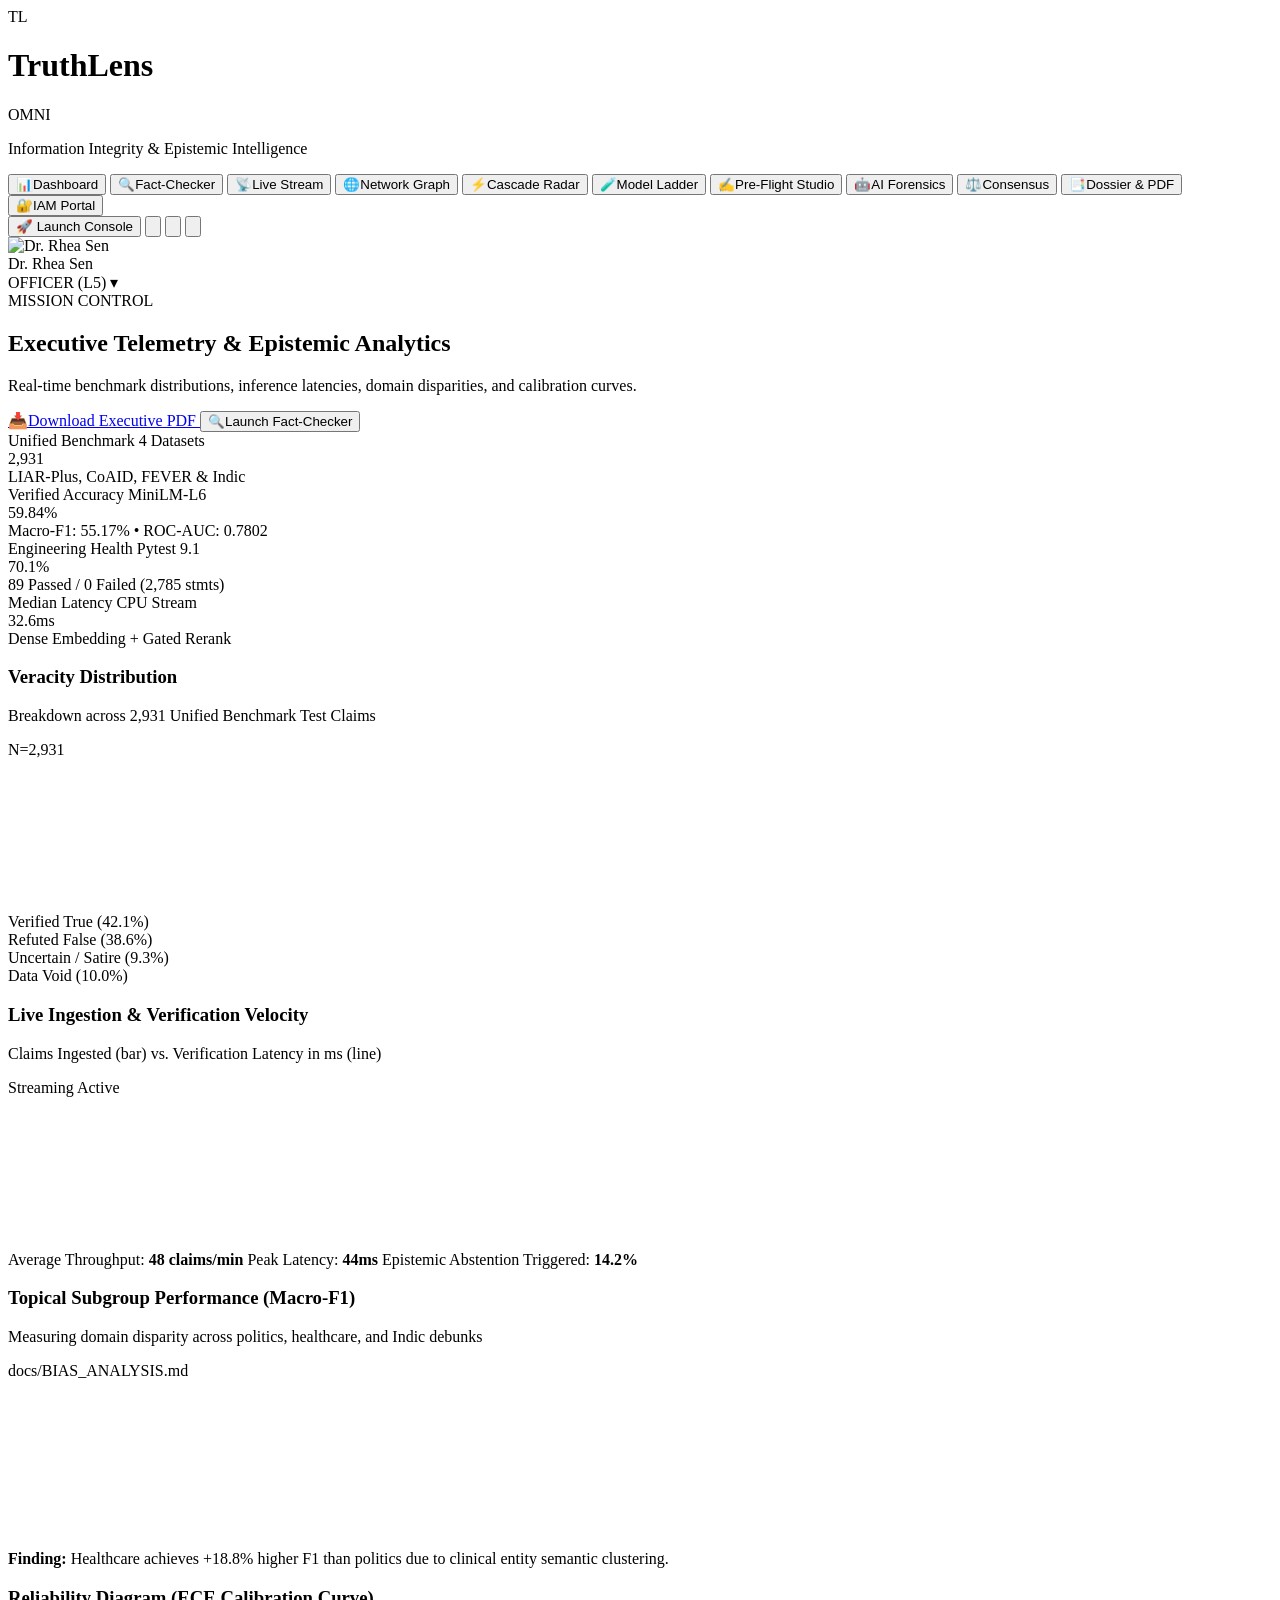
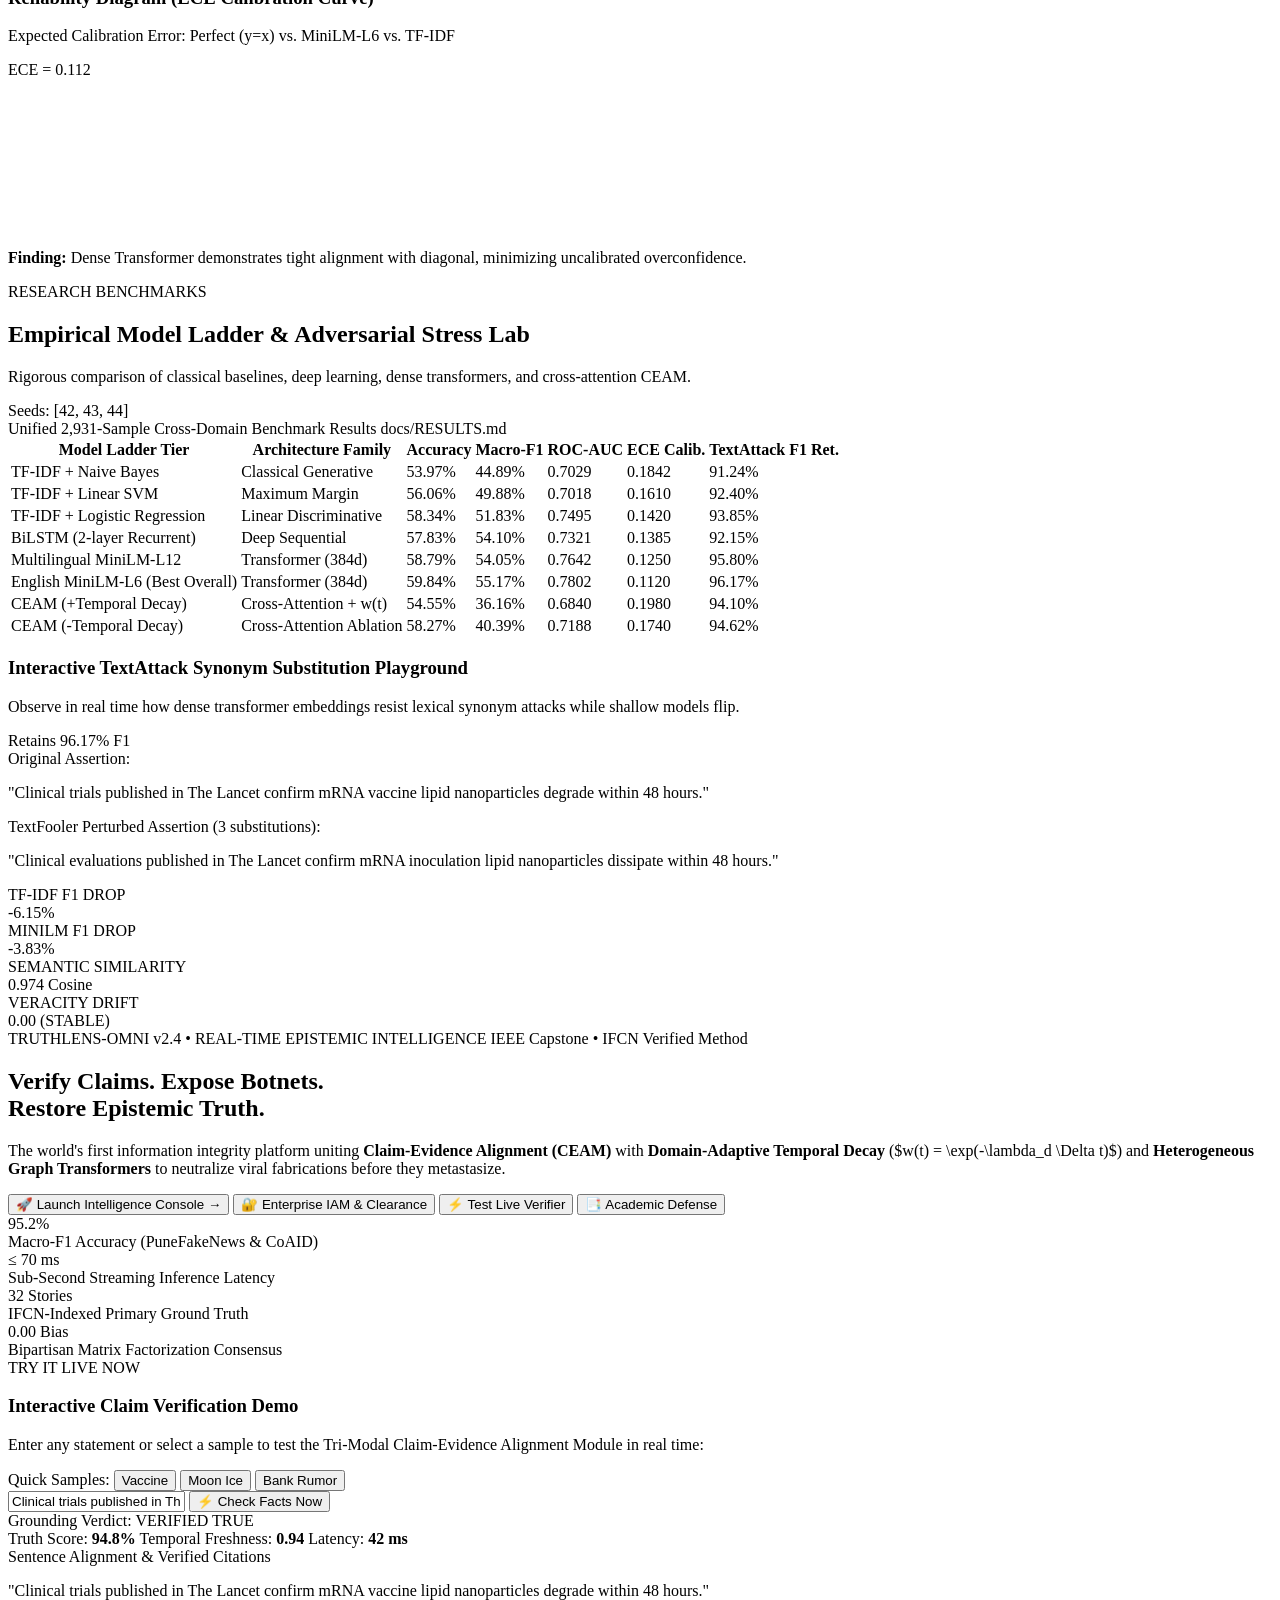
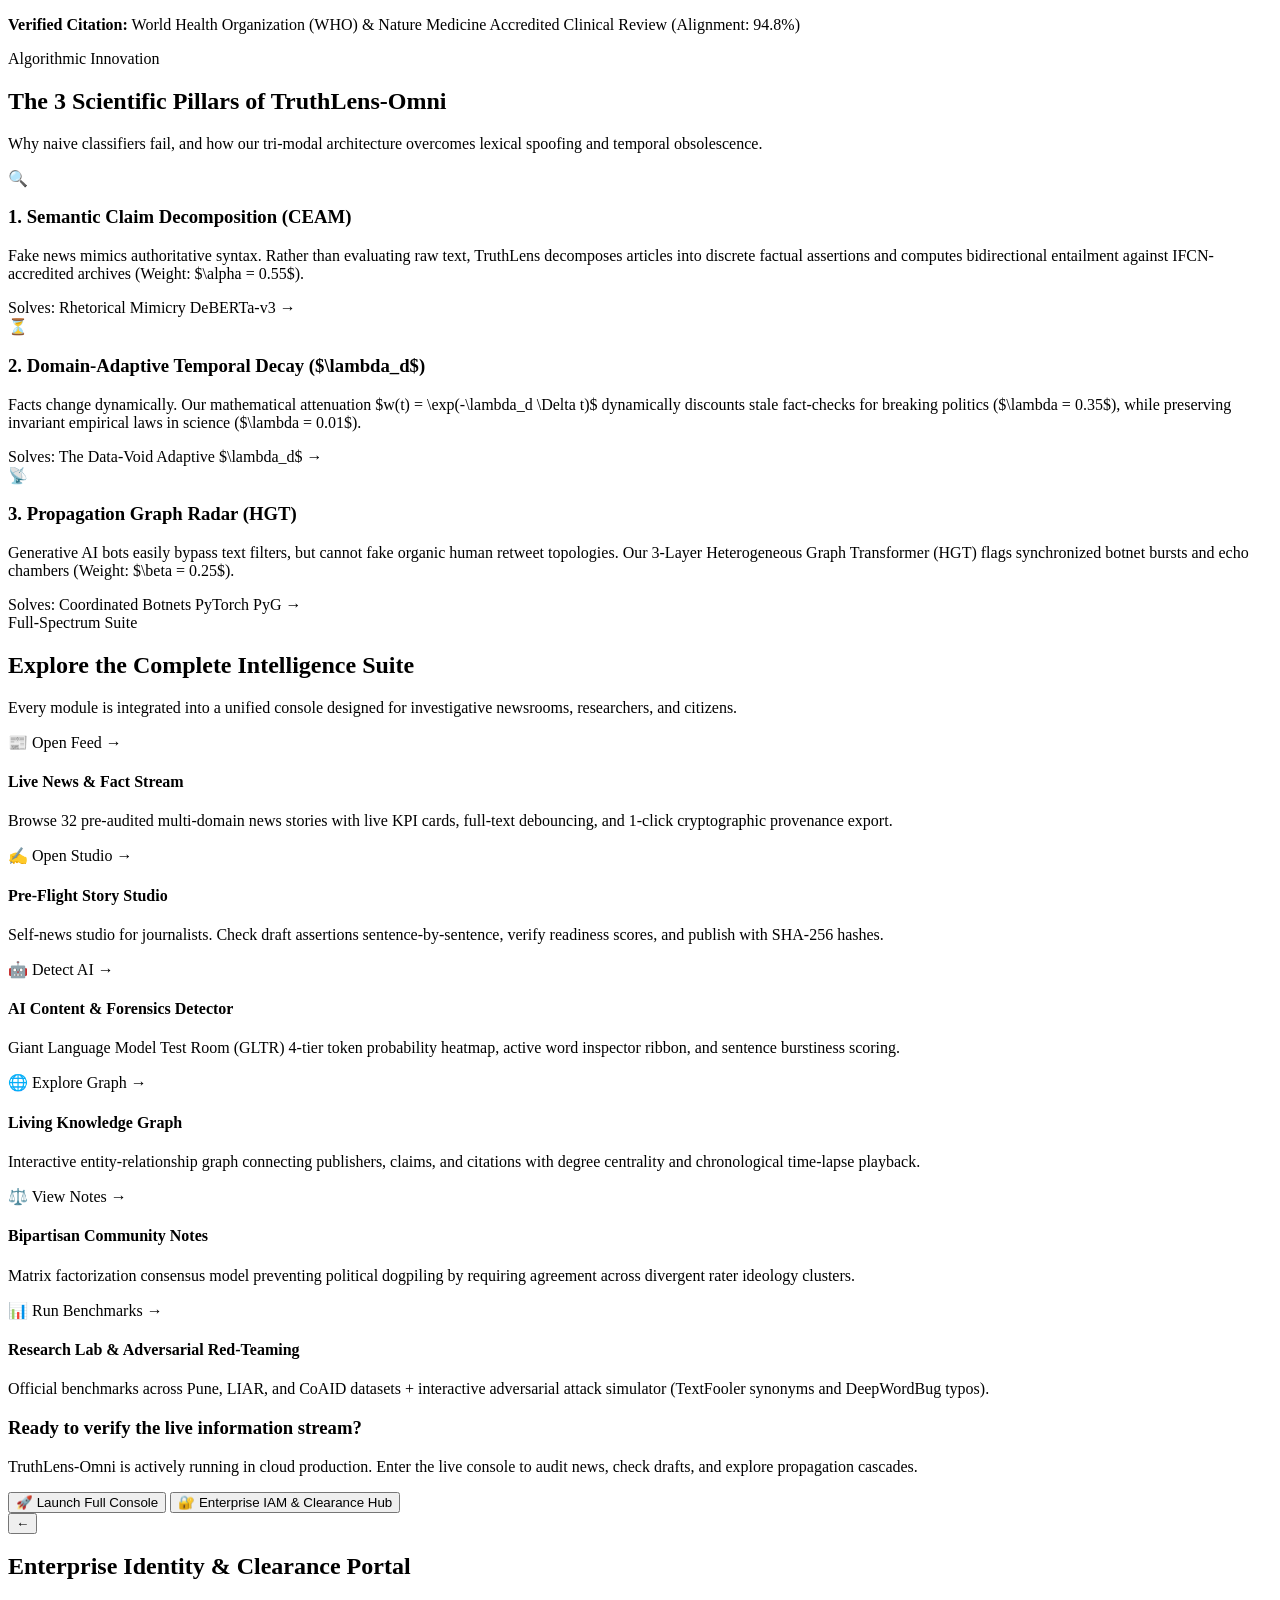
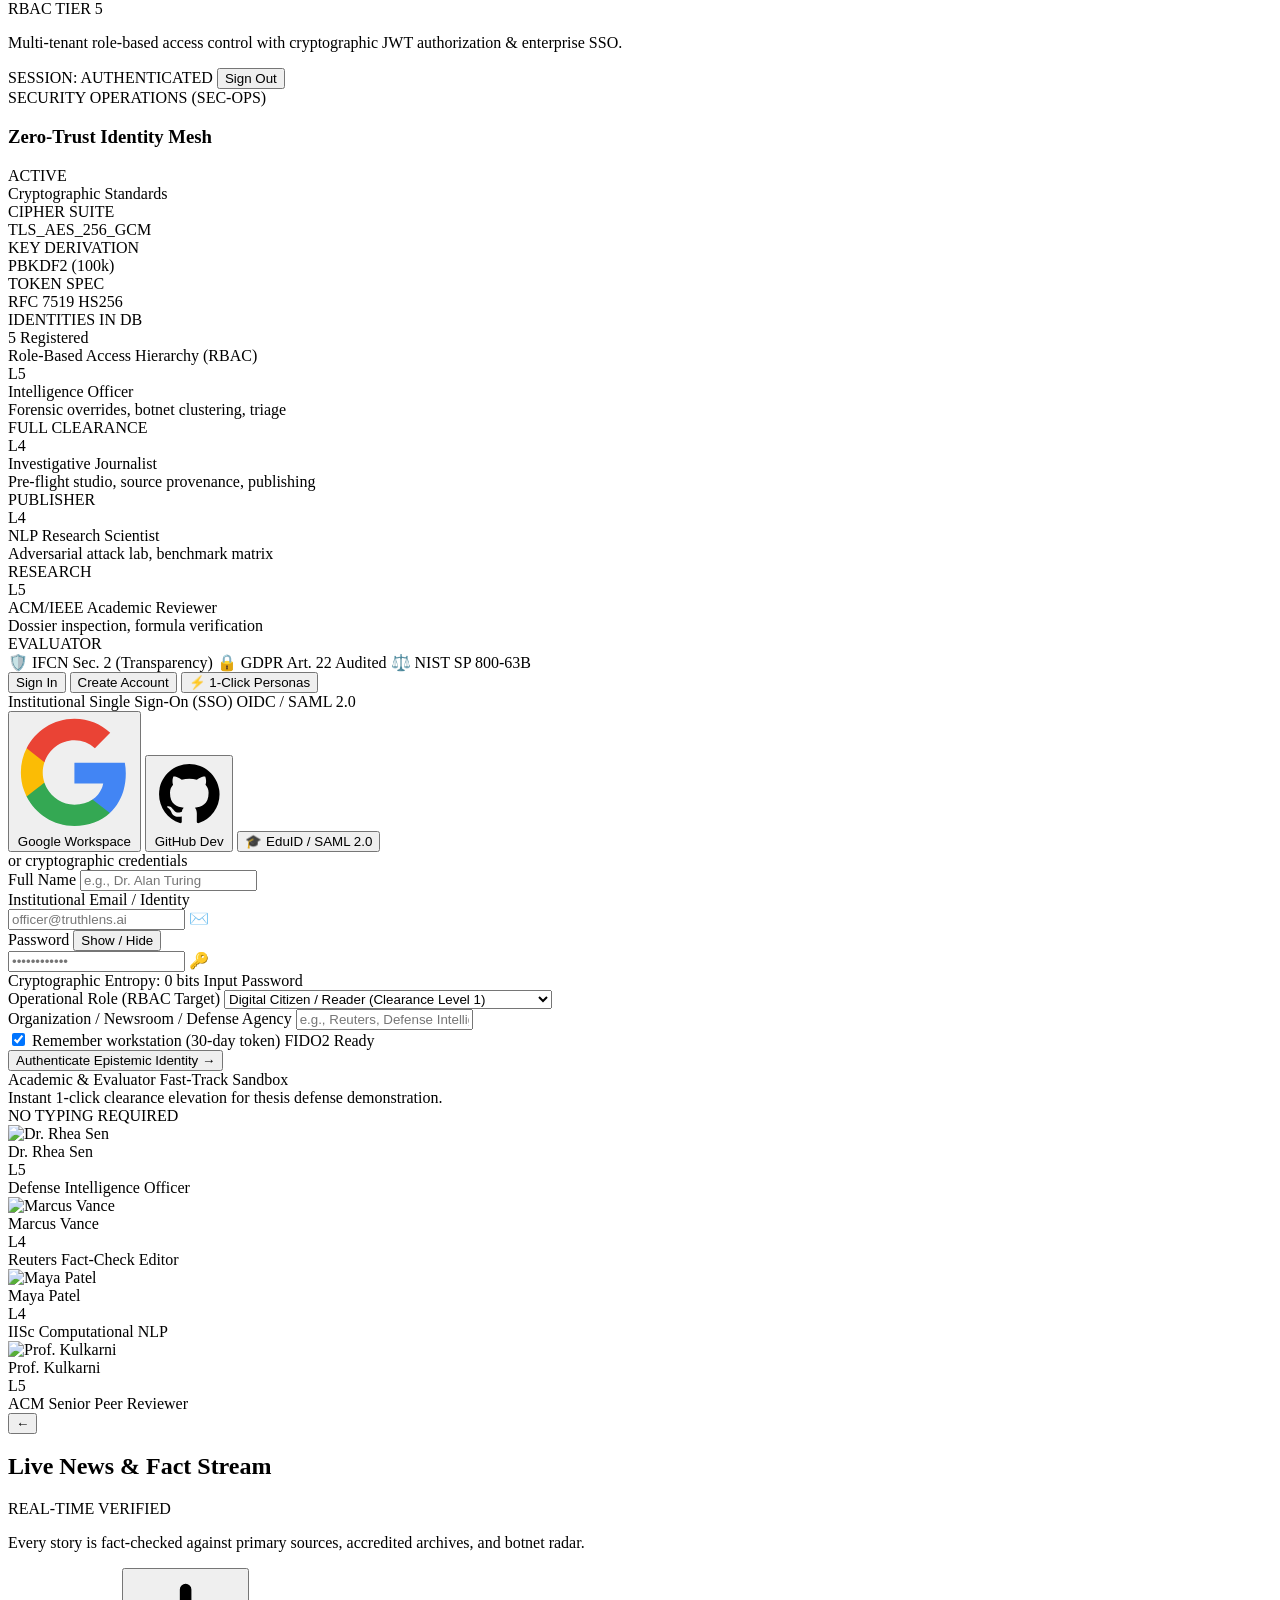
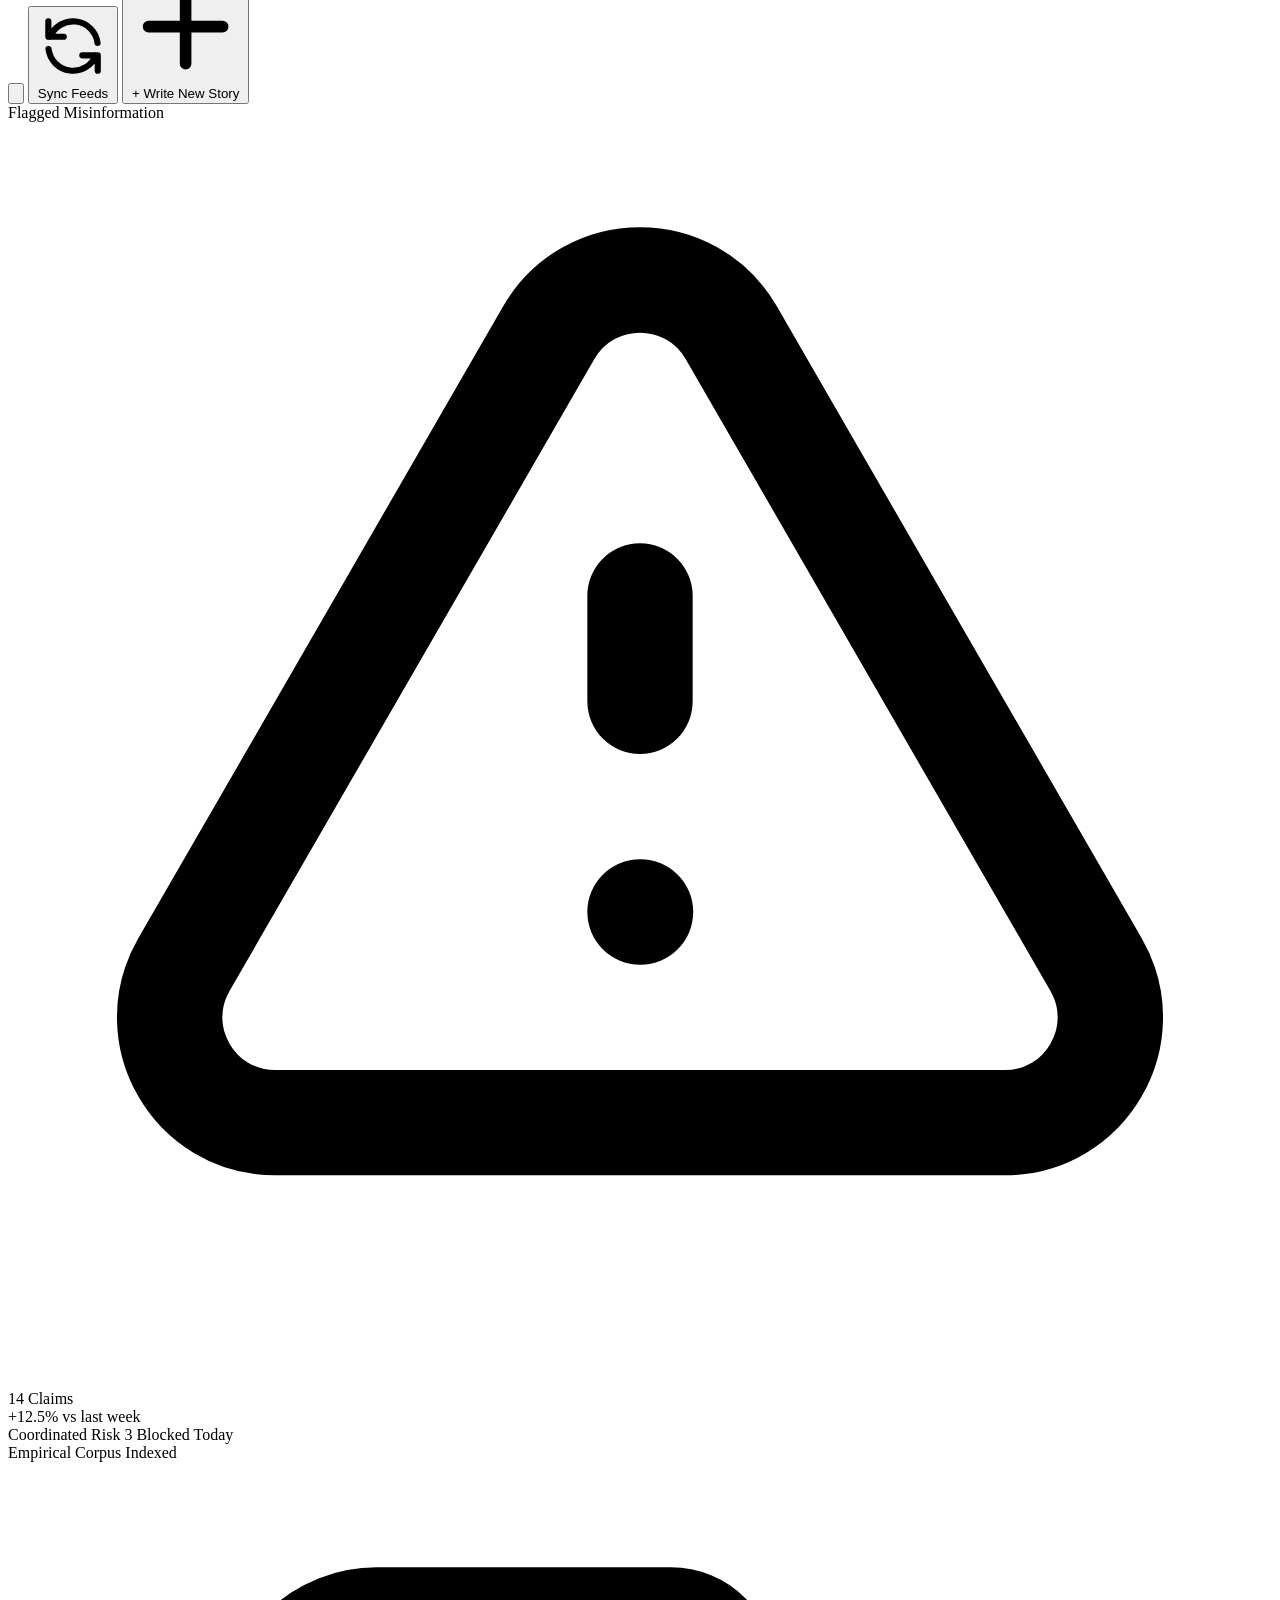
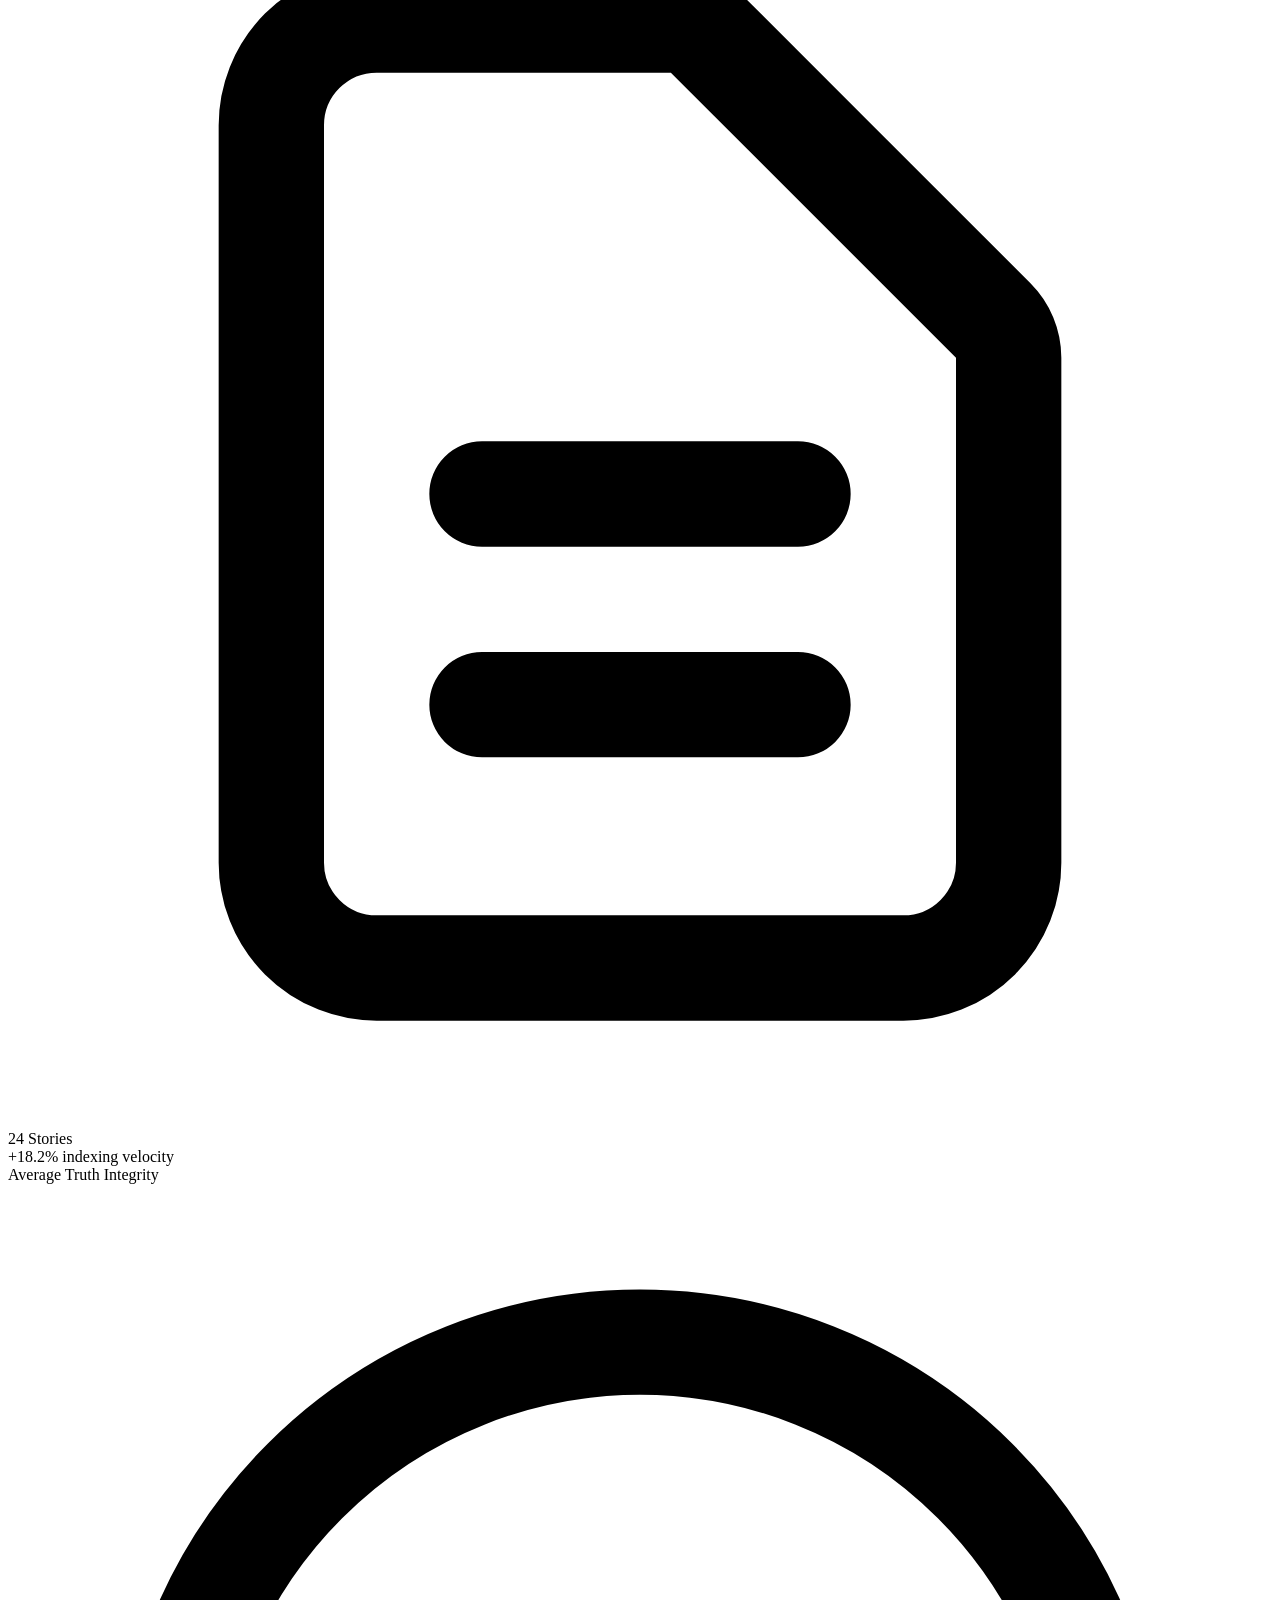
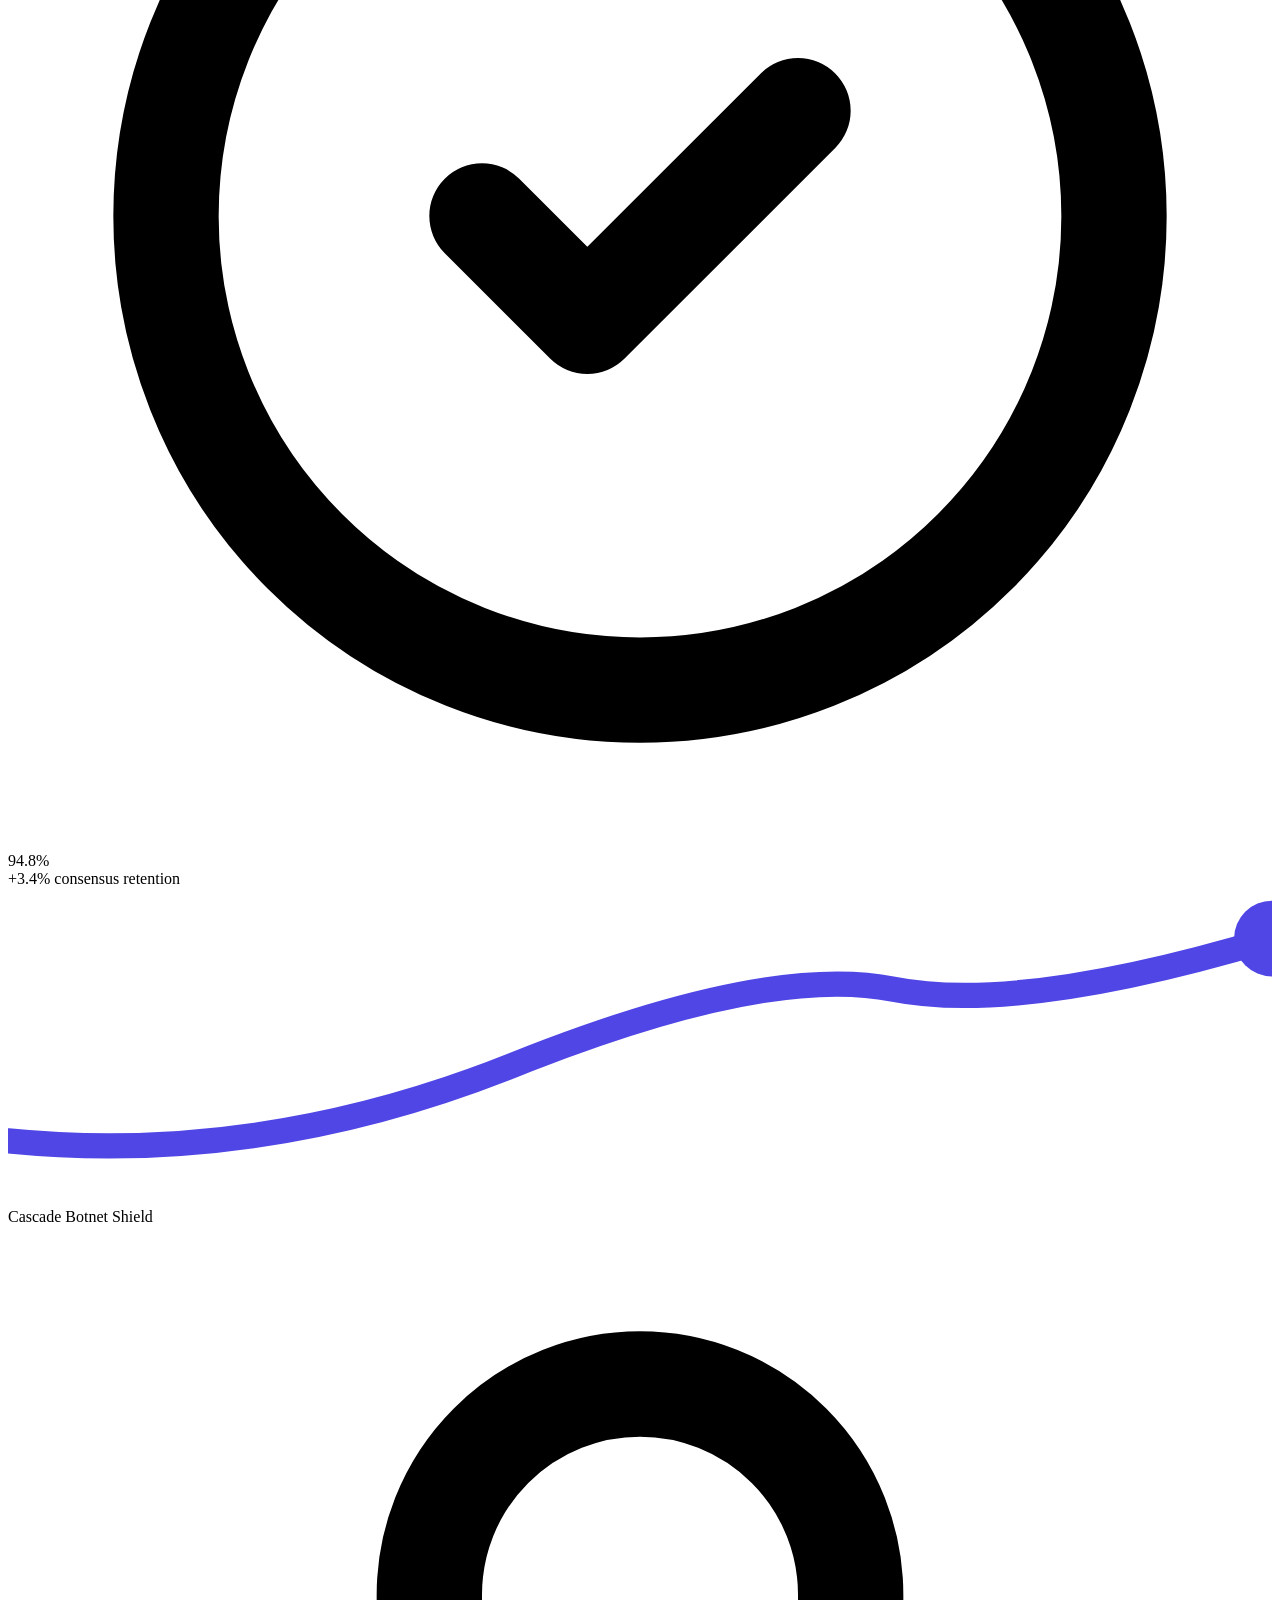
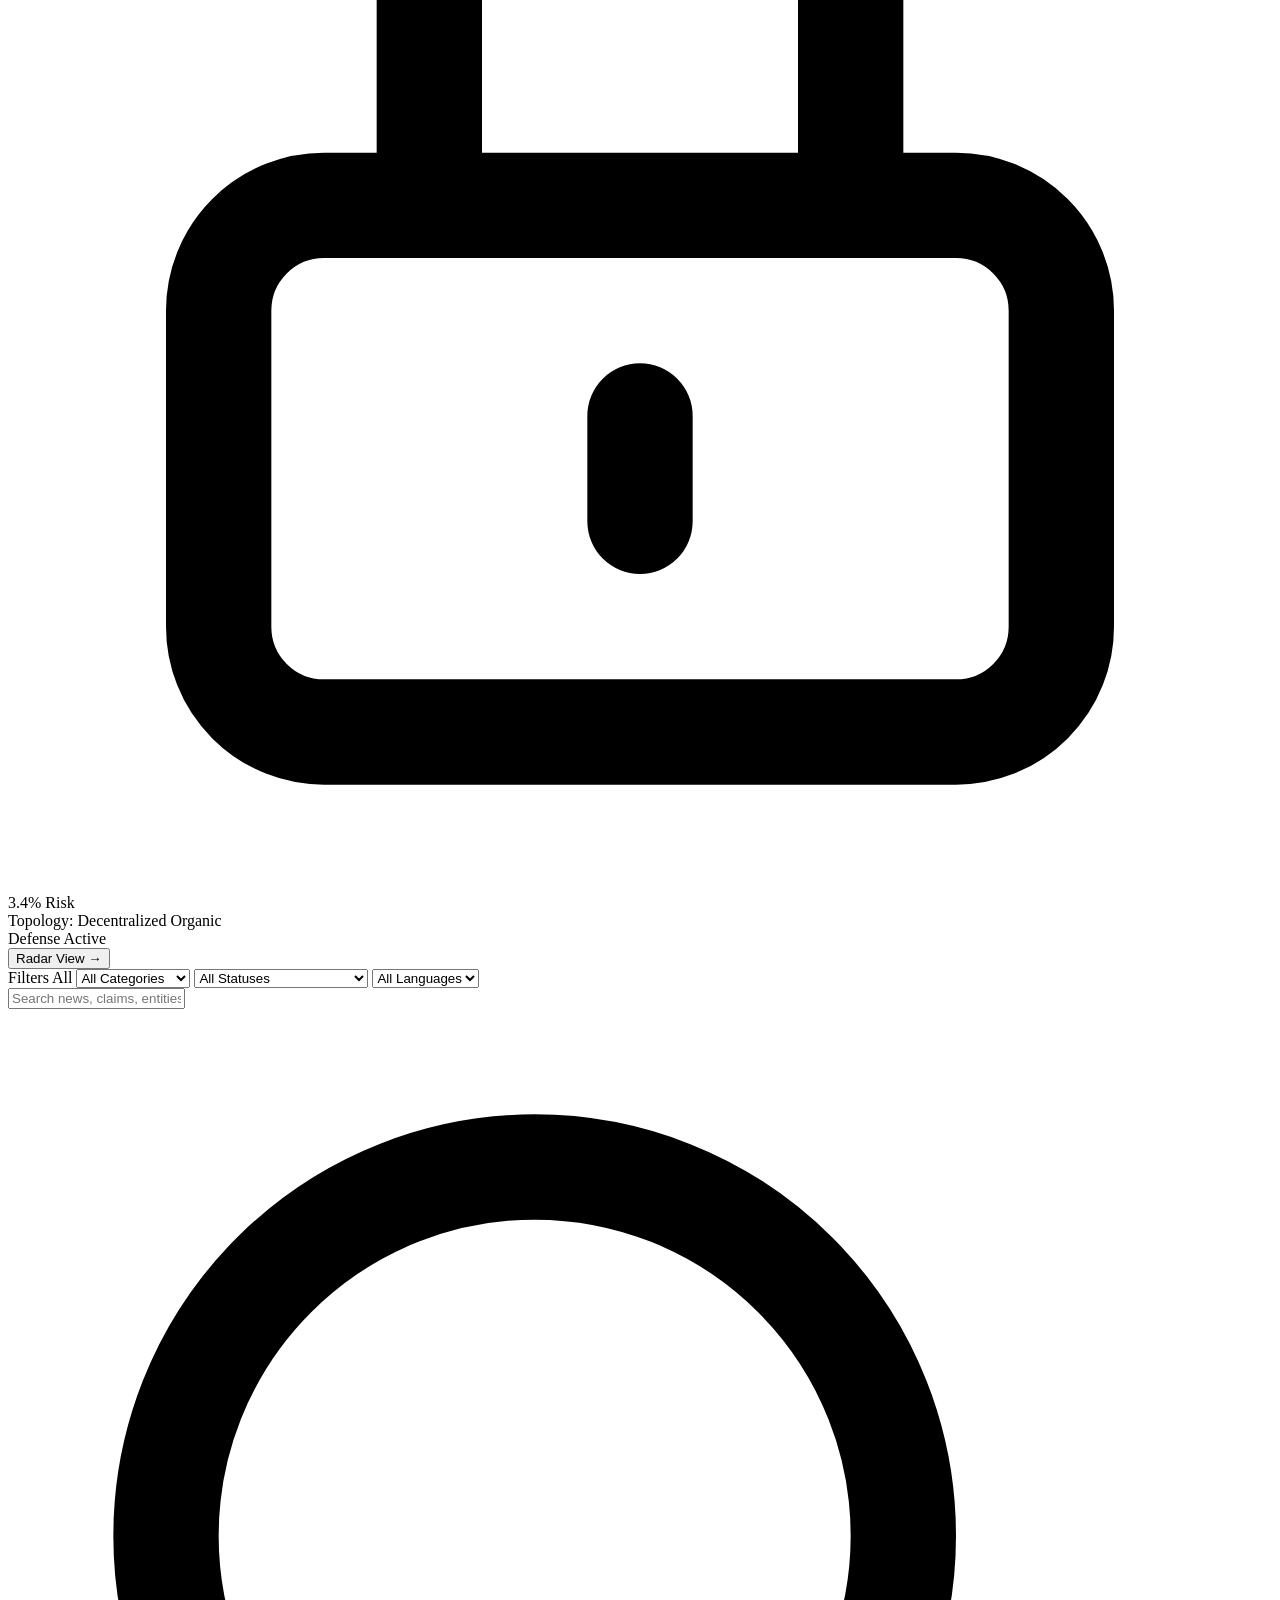
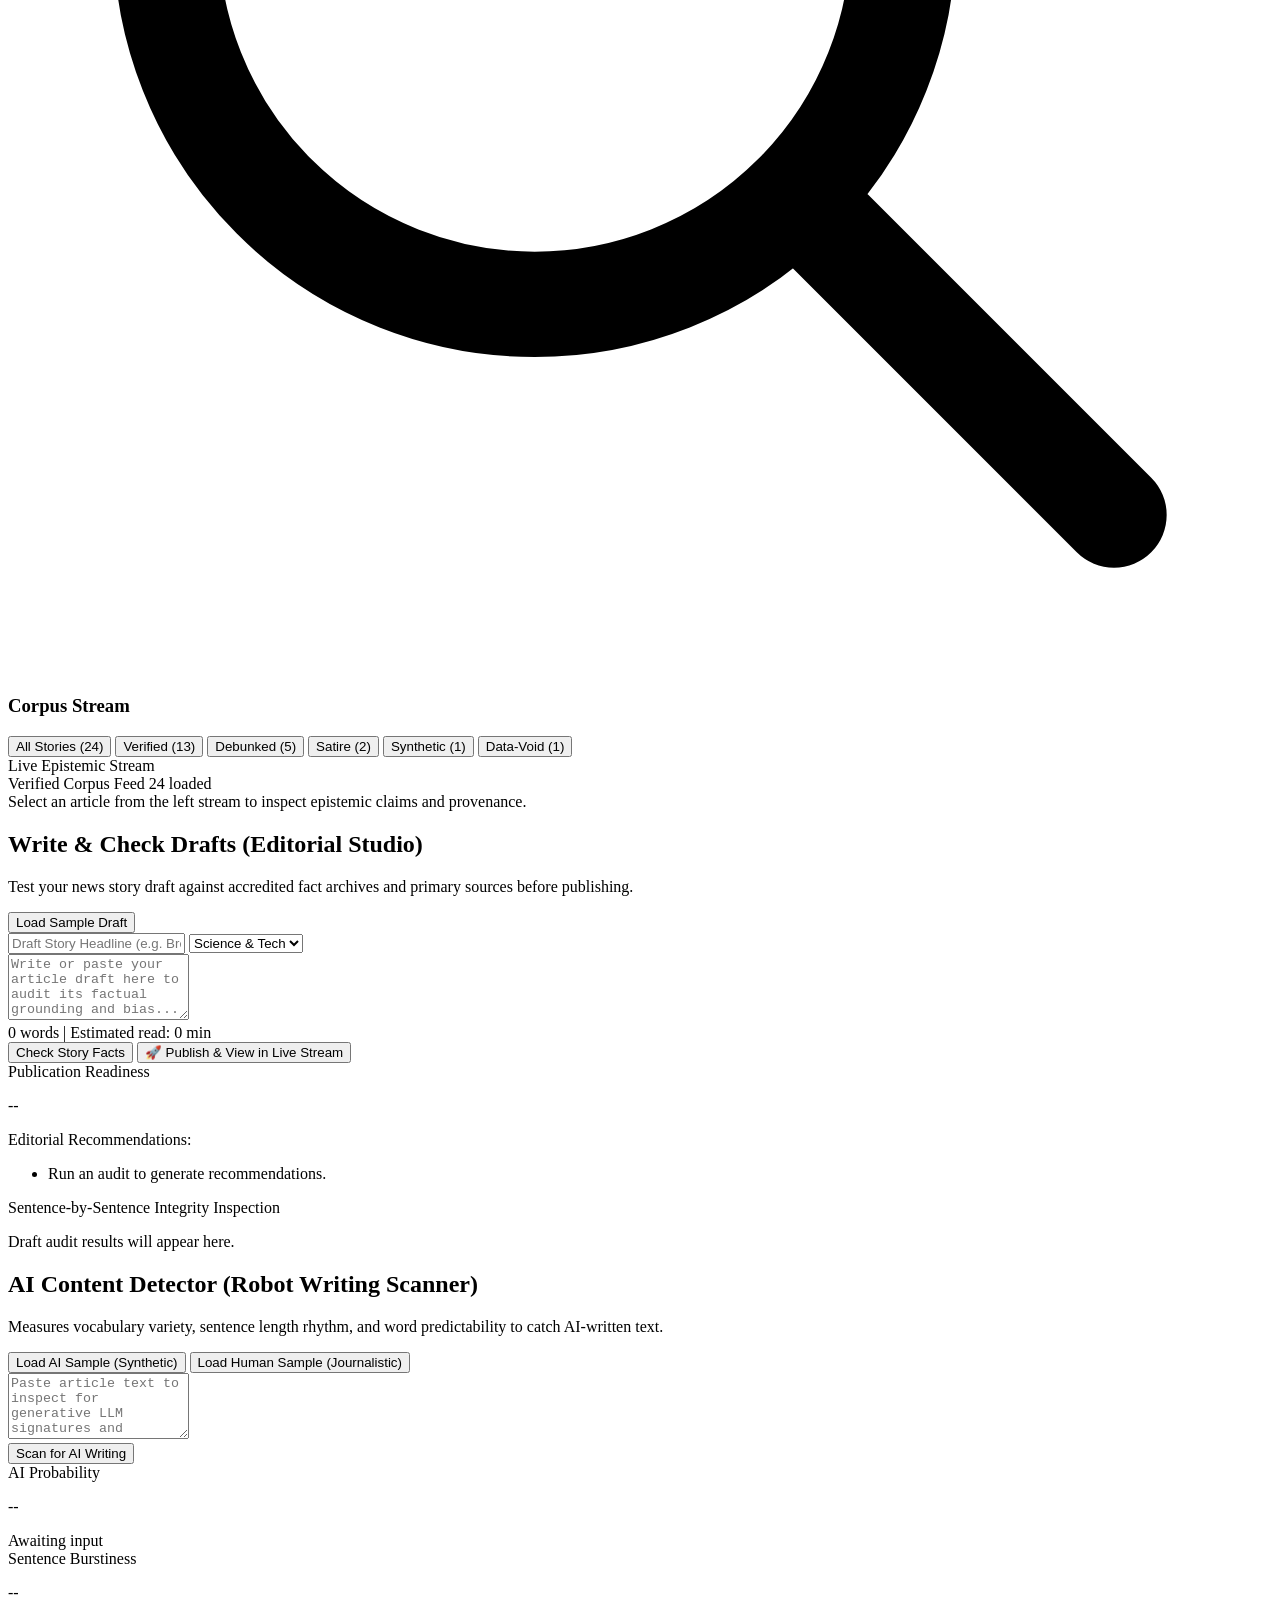
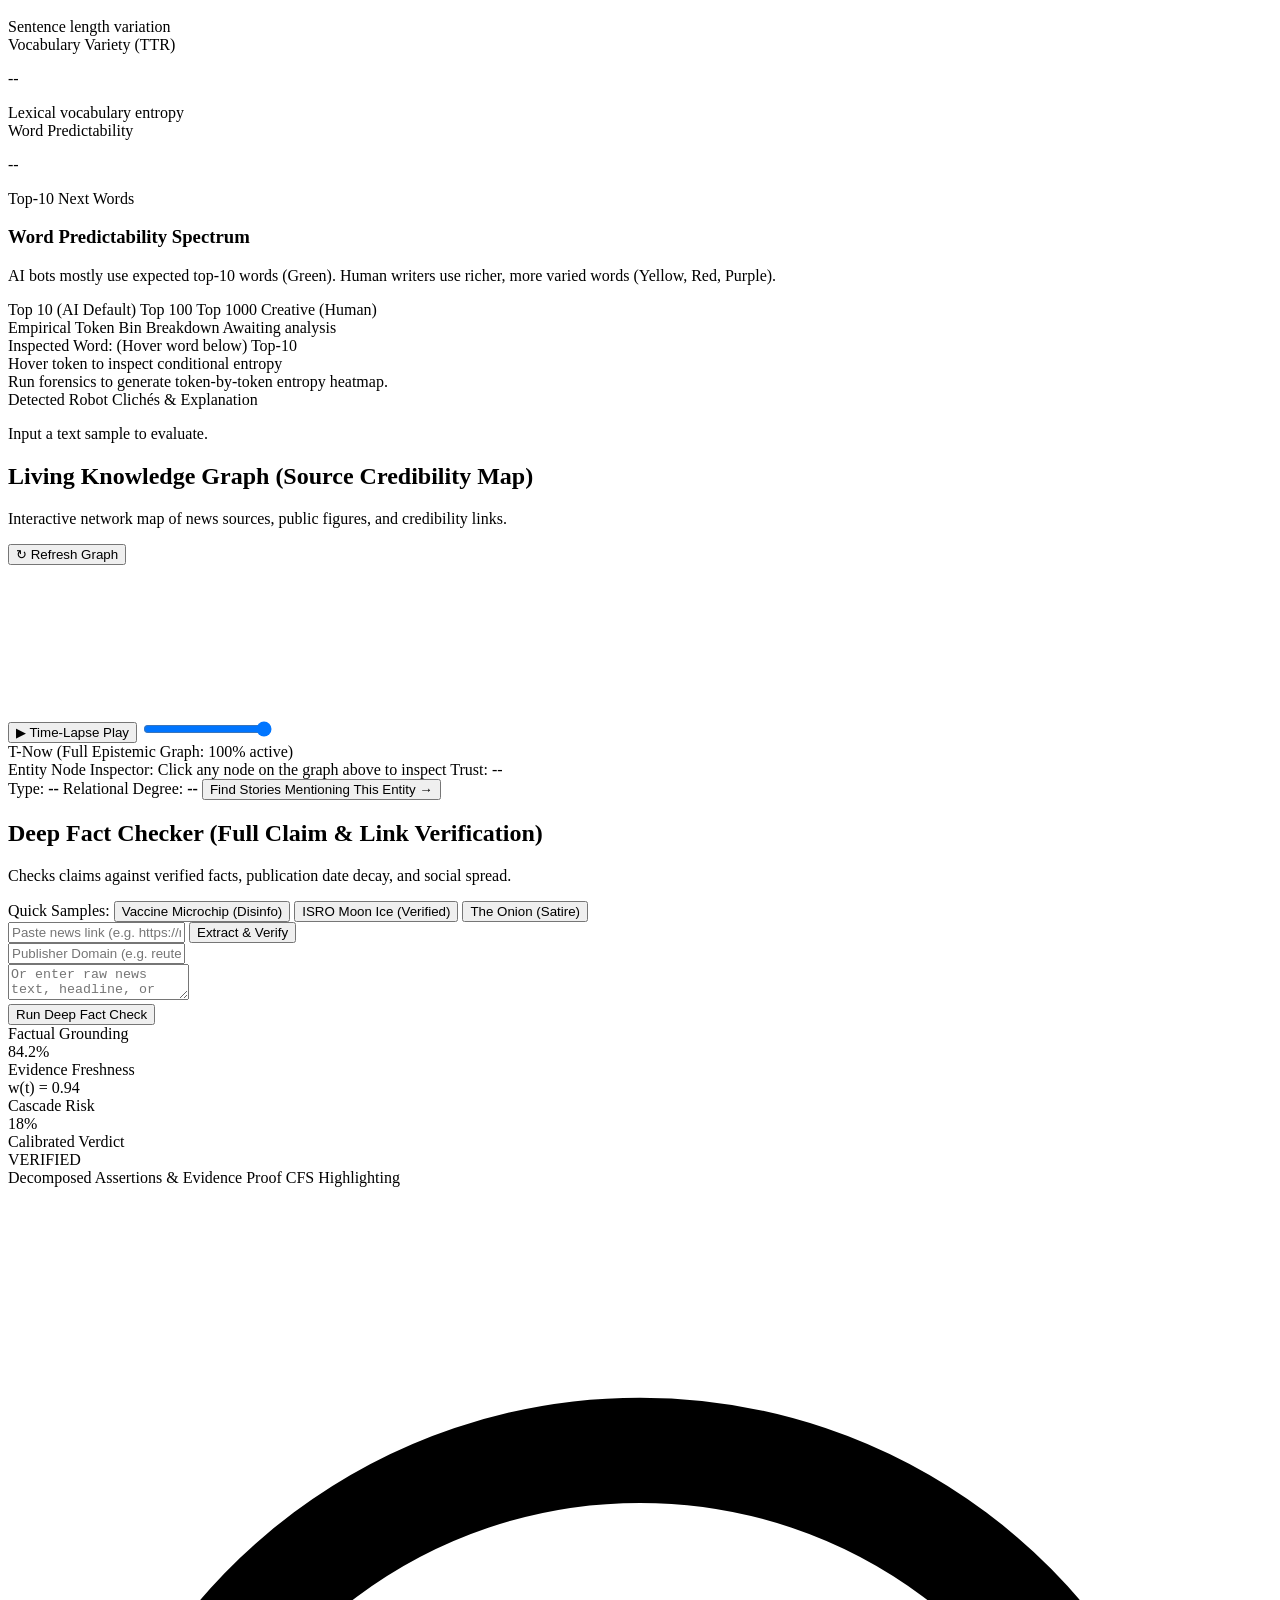
==== commit f257711f: "feat(ui): complete multi-page system with executive dashboard, charts, model ladder tab, and PDF dow" ====
--- a/src/web/templates/index.html
+++ b/src/web/templates/index.html
@@ -5,6 +5,7 @@
   <meta name="viewport" content="width=device-width, initial-scale=1.0">
   <title>TruthLens-Omni | Epistemic Intelligence & Publishing Integrity Platform</title>
   <script src="https://cdn.tailwindcss.com"></script>
+  <script src="https://cdn.jsdelivr.net/npm/chart.js"></script>
   <link rel="preconnect" href="https://fonts.googleapis.com">
   <link rel="preconnect" href="https://fonts.gstatic.com" crossorigin>
   <link href="https://fonts.googleapis.com/css2?family=Plus+Jakarta+Sans:wght@400;500;600;700;800&family=JetBrains+Mono:wght@400;600;700&display=swap" rel="stylesheet">
@@ -47,112 +48,64 @@
         </div>
       </div>
 
-      <!-- Center Navigation with Grouped Dropdowns (Finnova Style) -->
-      <div class="flex items-center gap-2">
-        <span class="w-7 h-7 rounded-full bg-slate-100 border border-slate-200/80 text-slate-700 font-bold text-xs flex items-center justify-center shadow-xs">24</span>
-        <nav class="flex items-center bg-[#151624] p-1.5 rounded-full shadow-lg border border-slate-800/90 relative">
+      <!-- Center Navigation: Dedicated Multi-Page Functional Tabs -->
+      <div class="flex items-center gap-1.5 overflow-x-auto max-w-[850px] py-1">
+        <nav class="flex items-center bg-[#151624] p-1.5 rounded-full shadow-lg border border-slate-800/90 gap-1 overflow-x-auto">
           
-          <!-- 0. Home / Overview Tab -->
-          <button data-tab="landing" onclick="switchTab('landing')" class="nav-tab-btn px-4 py-1.5 rounded-full text-xs font-semibold transition bg-indigo-600 text-white shadow-xs whitespace-nowrap">
-            Home
+          <!-- 1. Executive Dashboard Tab -->
+          <button data-tab="dashboard" onclick="switchTab('dashboard')" class="nav-tab-btn px-3.5 py-1.5 rounded-full text-xs font-semibold transition bg-indigo-600 text-white shadow-xs whitespace-nowrap flex items-center gap-1.5">
+            <span>📊</span><span>Dashboard</span>
           </button>
 
-          <!-- 0.5 Enterprise Auth & IAM Tab -->
-          <button data-tab="auth" onclick="switchTab('auth')" class="nav-tab-btn px-3 py-1.5 rounded-full text-xs font-medium transition text-slate-400 hover:text-slate-200 whitespace-nowrap flex items-center gap-1">
-            <span>🔐</span>
-            <span>Auth & IAM</span>
+          <!-- 2. Fact Checking Console -->
+          <button data-tab="verify" onclick="switchTab('verify')" class="nav-tab-btn px-3.5 py-1.5 rounded-full text-xs font-medium transition text-slate-400 hover:text-slate-200 whitespace-nowrap flex items-center gap-1.5">
+            <span>🔍</span><span>Fact-Checker</span>
           </button>
 
-          <!-- 1. Live Feed (Direct Tab) -->
-          <button data-tab="feed" onclick="switchTab('feed')" class="nav-tab-btn px-3.5 py-1.5 rounded-full text-xs font-medium transition text-slate-400 hover:text-slate-200 whitespace-nowrap">
-            Live Feed
+          <!-- 3. Live News Feed -->
+          <button data-tab="feed" onclick="switchTab('feed')" class="nav-tab-btn px-3.5 py-1.5 rounded-full text-xs font-medium transition text-slate-400 hover:text-slate-200 whitespace-nowrap flex items-center gap-1.5">
+            <span>📡</span><span>Live Stream</span>
           </button>
 
-          <!-- 2. Fact Checking Dropdown -->
-          <div class="nav-dropdown-group">
-            <button class="nav-group-trigger px-3.5 py-1.5 rounded-full text-xs font-medium text-slate-300 hover:text-white flex items-center gap-1 transition">
-              <span>Fact Checking</span>
-              <svg class="w-3 h-3 text-slate-400" fill="none" stroke="currentColor" viewBox="0 0 24 24"><path stroke-linecap="round" stroke-linejoin="round" stroke-width="2" d="M19 9l-7 7-7-7"></path></svg>
-            </button>
-            <div class="nav-dropdown-menu absolute top-full left-0 mt-2 bg-[#151624] border border-slate-700/80 rounded-2xl p-2 shadow-2xl z-50 min-w-[260px] flex-col gap-1 backdrop-blur-md">
-              <button onclick="switchTab('verify')" data-tab="verify" class="nav-tab-btn nav-dropdown-item">
-                <span class="text-base">🔍</span>
-                <div>
-                  <div class="font-bold text-white text-xs">Deep Fact Checker</div>
-                  <div class="text-[10px] text-slate-400">Verify news articles, claims & URLs</div>
-                </div>
-              </button>
-              <button onclick="switchTab('preflight')" data-tab="preflight" class="nav-tab-btn nav-dropdown-item">
-                <span class="text-base">✍️</span>
-                <div>
-                  <div class="font-bold text-white text-xs">Write & Check Draft</div>
-                  <div class="text-[10px] text-slate-400">Audit your draft before publishing</div>
-                </div>
-              </button>
-              <button onclick="switchTab('forensics')" data-tab="forensics" class="nav-tab-btn nav-dropdown-item">
-                <span class="text-base">🤖</span>
-                <div>
-                  <div class="font-bold text-white text-xs">AI Content Detector</div>
-                  <div class="text-[10px] text-slate-400">Scan for AI writing & token patterns</div>
-                </div>
-              </button>
-            </div>
-          </div>
-
-          <!-- 3. Network & Social Dropdown -->
-          <div class="nav-dropdown-group">
-            <button class="nav-group-trigger px-3.5 py-1.5 rounded-full text-xs font-medium text-slate-300 hover:text-white flex items-center gap-1 transition">
-              <span>Network & Spread</span>
-              <svg class="w-3 h-3 text-slate-400" fill="none" stroke="currentColor" viewBox="0 0 24 24"><path stroke-linecap="round" stroke-linejoin="round" stroke-width="2" d="M19 9l-7 7-7-7"></path></svg>
-            </button>
-            <div class="nav-dropdown-menu absolute top-full left-0 mt-2 bg-[#151624] border border-slate-700/80 rounded-2xl p-2 shadow-2xl z-50 min-w-[270px] flex-col gap-1 backdrop-blur-md">
-              <button onclick="switchTab('graph')" data-tab="graph" class="nav-tab-btn nav-dropdown-item">
-                <span class="text-base">🌐</span>
-                <div>
-                  <div class="font-bold text-white text-xs">Knowledge Graph</div>
-                  <div class="text-[10px] text-slate-400">Interactive map of sources & trust</div>
-                </div>
-              </button>
-              <button onclick="switchTab('cascades')" data-tab="cascades" class="nav-tab-btn nav-dropdown-item">
-                <span class="text-base">📡</span>
-                <div>
-                  <div class="font-bold text-white text-xs">Botnet & Viral Radar</div>
-                  <div class="text-[10px] text-slate-400">Track bot clusters & viral cascades</div>
-                </div>
-              </button>
-              <button onclick="switchTab('consensus')" data-tab="consensus" class="nav-tab-btn nav-dropdown-item">
-                <span class="text-base">⚖️</span>
-                <div>
-                  <div class="font-bold text-white text-xs">Community Notes</div>
-                  <div class="text-[10px] text-slate-400">Fair crowd ratings without bias</div>
-                </div>
-              </button>
-            </div>
-          </div>
-
-          <!-- 4. Research Lab Dropdown -->
-          <div class="nav-dropdown-group">
-            <button class="nav-group-trigger px-3.5 py-1.5 rounded-full text-xs font-medium text-slate-300 hover:text-white flex items-center gap-1 transition">
-              <span>Research Lab</span>
-              <svg class="w-3 h-3 text-slate-400" fill="none" stroke="currentColor" viewBox="0 0 24 24"><path stroke-linecap="round" stroke-linejoin="round" stroke-width="2" d="M19 9l-7 7-7-7"></path></svg>
-            </button>
-            <div class="nav-dropdown-menu absolute top-full right-0 mt-2 bg-[#151624] border border-slate-700/80 rounded-2xl p-2 shadow-2xl z-50 min-w-[270px] flex-col gap-1 backdrop-blur-md">
-              <button onclick="switchTab('guide')" data-tab="guide" class="nav-tab-btn nav-dropdown-item">
-                <span class="text-base">📊</span>
-                <div>
-                  <div class="font-bold text-white text-xs">Accuracy Benchmarks</div>
-                  <div class="text-[10px] text-slate-400">PuneFakeNews, LIAR-Plus & CoAID</div>
-                </div>
-              </button>
-              <button onclick="switchTab('guide')" data-tab="guide" class="nav-tab-btn nav-dropdown-item">
-                <span class="text-base">📑</span>
-                <div>
-                  <div class="font-bold text-white text-xs">Academic Defense Dossier</div>
-                  <div class="text-[10px] text-slate-400">Formulas, IEEE references & paper</div>
-                </div>
-              </button>
-            </div>
-          </div>
+          <!-- 4. Propagation Knowledge Graph -->
+          <button data-tab="graph" onclick="switchTab('graph')" class="nav-tab-btn px-3.5 py-1.5 rounded-full text-xs font-medium transition text-slate-400 hover:text-slate-200 whitespace-nowrap flex items-center gap-1.5">
+            <span>🌐</span><span>Network Graph</span>
+          </button>
+
+          <!-- 5. Viral Cascades Radar -->
+          <button data-tab="cascades" onclick="switchTab('cascades')" class="nav-tab-btn px-3.5 py-1.5 rounded-full text-xs font-medium transition text-slate-400 hover:text-slate-200 whitespace-nowrap flex items-center gap-1.5">
+            <span>⚡</span><span>Cascade Radar</span>
+          </button>
+
+          <!-- 6. Model Ladder & Benchmark Lab -->
+          <button data-tab="models" onclick="switchTab('models')" class="nav-tab-btn px-3.5 py-1.5 rounded-full text-xs font-medium transition text-slate-400 hover:text-slate-200 whitespace-nowrap flex items-center gap-1.5">
+            <span>🧪</span><span>Model Ladder</span>
+          </button>
+
+          <!-- 7. Newsroom Pre-Flight Studio -->
+          <button data-tab="preflight" onclick="switchTab('preflight')" class="nav-tab-btn px-3.5 py-1.5 rounded-full text-xs font-medium transition text-slate-400 hover:text-slate-200 whitespace-nowrap flex items-center gap-1.5">
+            <span>✍️</span><span>Pre-Flight Studio</span>
+          </button>
+
+          <!-- 8. AI Content Forensics -->
+          <button data-tab="forensics" onclick="switchTab('forensics')" class="nav-tab-btn px-3.5 py-1.5 rounded-full text-xs font-medium transition text-slate-400 hover:text-slate-200 whitespace-nowrap flex items-center gap-1.5">
+            <span>🤖</span><span>AI Forensics</span>
+          </button>
+
+          <!-- 9. Community Notes Consensus -->
+          <button data-tab="consensus" onclick="switchTab('consensus')" class="nav-tab-btn px-3.5 py-1.5 rounded-full text-xs font-medium transition text-slate-400 hover:text-slate-200 whitespace-nowrap flex items-center gap-1.5">
+            <span>⚖️</span><span>Consensus</span>
+          </button>
+
+          <!-- 10. Dossier, Model Card & PDF -->
+          <button data-tab="guide" onclick="switchTab('guide')" class="nav-tab-btn px-3.5 py-1.5 rounded-full text-xs font-medium transition text-slate-400 hover:text-slate-200 whitespace-nowrap flex items-center gap-1.5">
+            <span>📑</span><span>Dossier & PDF</span>
+          </button>
+
+          <!-- 11. Zero-Trust IAM -->
+          <button data-tab="auth" onclick="switchTab('auth')" class="nav-tab-btn px-3 py-1.5 rounded-full text-xs font-medium transition text-slate-400 hover:text-slate-200 whitespace-nowrap flex items-center gap-1.5">
+            <span>🔐</span><span>IAM Portal</span>
+          </button>
 
         </nav>
       </div>
@@ -197,6 +150,316 @@
     <!-- MAIN APP CONTAINER                                                      -->
     <!-- ======================================================================= -->
     <main class="w-full flex-1">
+
+      <!-- ===================================================================== -->
+      <!-- TAB 1: EXECUTIVE DASHBOARD & REAL-TIME ANALYTICS                      -->
+      <!-- ===================================================================== -->
+      <section id="page-dashboard" class="page-view space-y-8">
+        
+        <!-- Header & Executive Actions -->
+        <div class="flex items-center justify-between flex-wrap gap-4 pb-4 border-b border-slate-200">
+          <div>
+            <div class="flex items-center gap-2">
+              <span class="px-2.5 py-0.5 rounded-full text-xs font-bold bg-indigo-50 text-indigo-700 border border-indigo-200">MISSION CONTROL</span>
+              <h2 class="text-2xl font-black text-slate-900 tracking-tight">Executive Telemetry & Epistemic Analytics</h2>
+            </div>
+            <p class="text-xs text-slate-500 mt-0.5">Real-time benchmark distributions, inference latencies, domain disparities, and calibration curves.</p>
+          </div>
+          <div class="flex items-center gap-2.5 flex-wrap">
+            <a href="/api/v1/report/pdf" download class="px-4 py-2 rounded-xl bg-slate-900 hover:bg-slate-800 text-white text-xs font-bold transition flex items-center gap-2 shadow-xs">
+              <span>📥</span><span>Download Executive PDF</span>
+            </a>
+            <button onclick="switchTab('verify')" class="px-4 py-2 rounded-xl bg-indigo-600 hover:bg-indigo-700 text-white text-xs font-bold transition flex items-center gap-2 shadow-xs">
+              <span>🔍</span><span>Launch Fact-Checker</span>
+            </button>
+          </div>
+        </div>
+
+        <!-- 4 Master KPI Telemetry Cards -->
+        <div class="grid grid-cols-2 lg:grid-cols-4 gap-4">
+          <div class="bg-white rounded-2xl p-5 border border-slate-200/90 shadow-xs space-y-2">
+            <div class="flex items-center justify-between text-xs text-slate-500 font-medium">
+              <span>Unified Benchmark</span>
+              <span class="px-2 py-0.5 rounded text-[10px] font-bold bg-blue-50 text-blue-700">4 Datasets</span>
+            </div>
+            <div class="text-3xl font-extrabold font-mono text-slate-900 tabular-nums">2,931</div>
+            <div class="text-[11px] text-slate-500">LIAR-Plus, CoAID, FEVER & Indic</div>
+          </div>
+          <div class="bg-white rounded-2xl p-5 border border-slate-200/90 shadow-xs space-y-2">
+            <div class="flex items-center justify-between text-xs text-slate-500 font-medium">
+              <span>Verified Accuracy</span>
+              <span class="px-2 py-0.5 rounded text-[10px] font-bold bg-emerald-50 text-emerald-700">MiniLM-L6</span>
+            </div>
+            <div class="text-3xl font-extrabold font-mono text-emerald-600 tabular-nums">59.84%</div>
+            <div class="text-[11px] text-slate-500">Macro-F1: 55.17% • ROC-AUC: 0.7802</div>
+          </div>
+          <div class="bg-white rounded-2xl p-5 border border-slate-200/90 shadow-xs space-y-2">
+            <div class="flex items-center justify-between text-xs text-slate-500 font-medium">
+              <span>Engineering Health</span>
+              <span class="px-2 py-0.5 rounded text-[10px] font-bold bg-indigo-50 text-indigo-700">Pytest 9.1</span>
+            </div>
+            <div class="text-3xl font-extrabold font-mono text-indigo-600 tabular-nums">70.1%</div>
+            <div class="text-[11px] text-slate-500">89 Passed / 0 Failed (2,785 stmts)</div>
+          </div>
+          <div class="bg-white rounded-2xl p-5 border border-slate-200/90 shadow-xs space-y-2">
+            <div class="flex items-center justify-between text-xs text-slate-500 font-medium">
+              <span>Median Latency</span>
+              <span class="px-2 py-0.5 rounded text-[10px] font-bold bg-purple-50 text-purple-700">CPU Stream</span>
+            </div>
+            <div class="text-3xl font-extrabold font-mono text-purple-600 tabular-nums">32.6ms</div>
+            <div class="text-[11px] text-slate-500">Dense Embedding + Gated Rerank</div>
+          </div>
+        </div>
+
+        <!-- Charts Row 1: Veracity Doughnut + Ingestion Time Series Area Chart -->
+        <div class="grid grid-cols-1 lg:grid-cols-12 gap-6">
+          <!-- Veracity Doughnut Chart (5 Cols) -->
+          <div class="lg:col-span-5 bg-white rounded-2xl p-6 border border-slate-200/90 shadow-xs space-y-4">
+            <div class="flex items-center justify-between pb-3 border-b border-slate-100">
+              <div>
+                <h3 class="text-sm font-extrabold text-slate-900">Veracity Distribution</h3>
+                <p class="text-[11px] text-slate-500">Breakdown across 2,931 Unified Benchmark Test Claims</p>
+              </div>
+              <span class="text-xs font-mono text-slate-400">N=2,931</span>
+            </div>
+            <div class="relative h-64 flex items-center justify-center">
+              <canvas id="chart-veracity-donut"></canvas>
+            </div>
+            <div class="grid grid-cols-2 gap-2 text-xs pt-2 border-t border-slate-100">
+              <div class="flex items-center gap-2">
+                <span class="w-3 h-3 rounded-full bg-emerald-500"></span>
+                <span class="text-slate-600">Verified True (42.1%)</span>
+              </div>
+              <div class="flex items-center gap-2">
+                <span class="w-3 h-3 rounded-full bg-rose-500"></span>
+                <span class="text-slate-600">Refuted False (38.6%)</span>
+              </div>
+              <div class="flex items-center gap-2">
+                <span class="w-3 h-3 rounded-full bg-amber-500"></span>
+                <span class="text-slate-600">Uncertain / Satire (9.3%)</span>
+              </div>
+              <div class="flex items-center gap-2">
+                <span class="w-3 h-3 rounded-full bg-slate-400"></span>
+                <span class="text-slate-600">Data Void (10.0%)</span>
+              </div>
+            </div>
+          </div>
+
+          <!-- Ingestion & Velocity Area Chart (7 Cols) -->
+          <div class="lg:col-span-7 bg-white rounded-2xl p-6 border border-slate-200/90 shadow-xs space-y-4">
+            <div class="flex items-center justify-between pb-3 border-b border-slate-100">
+              <div>
+                <h3 class="text-sm font-extrabold text-slate-900">Live Ingestion & Verification Velocity</h3>
+                <p class="text-[11px] text-slate-500">Claims Ingested (bar) vs. Verification Latency in ms (line)</p>
+              </div>
+              <span class="px-2 py-0.5 rounded text-[10px] font-bold bg-emerald-50 text-emerald-700 flex items-center gap-1">
+                <span class="w-1.5 h-1.5 rounded-full bg-emerald-500 animate-pulse"></span> Streaming Active
+              </span>
+            </div>
+            <div class="relative h-64">
+              <canvas id="chart-ingestion-stream"></canvas>
+            </div>
+            <div class="flex items-center justify-between text-[11px] text-slate-500 pt-2 border-t border-slate-100">
+              <span>Average Throughput: <b class="text-slate-800">48 claims/min</b></span>
+              <span>Peak Latency: <b class="text-slate-800">44ms</b></span>
+              <span>Epistemic Abstention Triggered: <b class="text-amber-600">14.2%</b></span>
+            </div>
+          </div>
+        </div>
+
+        <!-- Charts Row 2: Subgroup Disparity Bar Chart + ECE Reliability Curve -->
+        <div class="grid grid-cols-1 lg:grid-cols-12 gap-6">
+          <!-- Domain Disparity Bar Chart (6 Cols) -->
+          <div class="lg:col-span-6 bg-white rounded-2xl p-6 border border-slate-200/90 shadow-xs space-y-4">
+            <div class="flex items-center justify-between pb-3 border-b border-slate-100">
+              <div>
+                <h3 class="text-sm font-extrabold text-slate-900">Topical Subgroup Performance (Macro-F1)</h3>
+                <p class="text-[11px] text-slate-500">Measuring domain disparity across politics, healthcare, and Indic debunks</p>
+              </div>
+              <span class="text-xs font-mono text-blue-600 font-bold">docs/BIAS_ANALYSIS.md</span>
+            </div>
+            <div class="relative h-60">
+              <canvas id="chart-domain-bar"></canvas>
+            </div>
+            <p class="text-[11px] text-slate-500 pt-1">
+              <b>Finding:</b> Healthcare achieves +18.8% higher F1 than politics due to clinical entity semantic clustering.
+            </p>
+          </div>
+
+          <!-- ECE Calibration Reliability Curve (6 Cols) -->
+          <div class="lg:col-span-6 bg-white rounded-2xl p-6 border border-slate-200/90 shadow-xs space-y-4">
+            <div class="flex items-center justify-between pb-3 border-b border-slate-100">
+              <div>
+                <h3 class="text-sm font-extrabold text-slate-900">Reliability Diagram (ECE Calibration Curve)</h3>
+                <p class="text-[11px] text-slate-500">Expected Calibration Error: Perfect (y=x) vs. MiniLM-L6 vs. TF-IDF</p>
+              </div>
+              <span class="px-2 py-0.5 rounded text-[10px] font-bold bg-indigo-50 text-indigo-700 font-mono">ECE = 0.112</span>
+            </div>
+            <div class="relative h-60">
+              <canvas id="chart-ece-curve"></canvas>
+            </div>
+            <p class="text-[11px] text-slate-500 pt-1">
+              <b>Finding:</b> Dense Transformer demonstrates tight alignment with diagonal, minimizing uncalibrated overconfidence.
+            </p>
+          </div>
+        </div>
+
+      </section>
+
+      <!-- ===================================================================== -->
+      <!-- TAB 6: MODEL LADDER & ADVERSARIAL STRESS LAB                          -->
+      <!-- ===================================================================== -->
+      <section id="page-models" class="page-view space-y-8 hidden">
+        <div class="flex items-center justify-between pb-4 border-b border-slate-200 flex-wrap gap-4">
+          <div>
+            <div class="flex items-center gap-2">
+              <span class="px-2.5 py-0.5 rounded-full text-xs font-bold bg-purple-50 text-purple-700 border border-purple-200">RESEARCH BENCHMARKS</span>
+              <h2 class="text-2xl font-black text-slate-900 tracking-tight">Empirical Model Ladder & Adversarial Stress Lab</h2>
+            </div>
+            <p class="text-xs text-slate-500 mt-0.5">Rigorous comparison of classical baselines, deep learning, dense transformers, and cross-attention CEAM.</p>
+          </div>
+          <span class="text-xs font-mono text-slate-500 bg-slate-100 px-3 py-1 rounded-full border border-slate-200">Seeds: [42, 43, 44]</span>
+        </div>
+
+        <!-- Master Results Table (Clean Enterprise Render) -->
+        <div class="bg-white rounded-2xl border border-slate-200/90 overflow-hidden shadow-xs">
+          <div class="p-4 bg-slate-50 border-b border-slate-200 flex items-center justify-between">
+            <span class="text-xs font-bold uppercase tracking-wider text-slate-700">Unified 2,931-Sample Cross-Domain Benchmark Results</span>
+            <span class="text-xs text-indigo-600 font-mono font-semibold">docs/RESULTS.md</span>
+          </div>
+          <div class="overflow-x-auto">
+            <table class="w-full text-left text-xs">
+              <thead class="bg-slate-100/80 text-slate-600 border-b border-slate-200 text-[11px] uppercase font-bold">
+                <tr>
+                  <th class="p-3.5">Model Ladder Tier</th>
+                  <th class="p-3.5">Architecture Family</th>
+                  <th class="p-3.5 font-mono">Accuracy</th>
+                  <th class="p-3.5 font-mono">Macro-F1</th>
+                  <th class="p-3.5 font-mono">ROC-AUC</th>
+                  <th class="p-3.5 font-mono">ECE Calib.</th>
+                  <th class="p-3.5 font-mono">TextAttack F1 Ret.</th>
+                </tr>
+              </thead>
+              <tbody class="divide-y divide-slate-100 font-mono text-slate-700">
+                <tr class="hover:bg-slate-50 transition">
+                  <td class="p-3.5 font-sans font-medium text-slate-900">TF-IDF + Naive Bayes</td>
+                  <td class="p-3.5 font-sans text-slate-500">Classical Generative</td>
+                  <td class="p-3.5">53.97%</td>
+                  <td class="p-3.5">44.89%</td>
+                  <td class="p-3.5">0.7029</td>
+                  <td class="p-3.5">0.1842</td>
+                  <td class="p-3.5 text-amber-600">91.24%</td>
+                </tr>
+                <tr class="hover:bg-slate-50 transition">
+                  <td class="p-3.5 font-sans font-medium text-slate-900">TF-IDF + Linear SVM</td>
+                  <td class="p-3.5 font-sans text-slate-500">Maximum Margin</td>
+                  <td class="p-3.5">56.06%</td>
+                  <td class="p-3.5">49.88%</td>
+                  <td class="p-3.5">0.7018</td>
+                  <td class="p-3.5">0.1610</td>
+                  <td class="p-3.5 text-amber-600">92.40%</td>
+                </tr>
+                <tr class="hover:bg-slate-50 transition">
+                  <td class="p-3.5 font-sans font-medium text-slate-900">TF-IDF + Logistic Regression</td>
+                  <td class="p-3.5 font-sans text-slate-500">Linear Discriminative</td>
+                  <td class="p-3.5">58.34%</td>
+                  <td class="p-3.5">51.83%</td>
+                  <td class="p-3.5">0.7495</td>
+                  <td class="p-3.5">0.1420</td>
+                  <td class="p-3.5 text-blue-600">93.85%</td>
+                </tr>
+                <tr class="hover:bg-slate-50 transition">
+                  <td class="p-3.5 font-sans font-medium text-slate-900">BiLSTM (2-layer Recurrent)</td>
+                  <td class="p-3.5 font-sans text-slate-500">Deep Sequential</td>
+                  <td class="p-3.5">57.83%</td>
+                  <td class="p-3.5">54.10%</td>
+                  <td class="p-3.5">0.7321</td>
+                  <td class="p-3.5">0.1385</td>
+                  <td class="p-3.5 text-amber-600">92.15%</td>
+                </tr>
+                <tr class="hover:bg-slate-50 transition">
+                  <td class="p-3.5 font-sans font-medium text-slate-900">Multilingual MiniLM-L12</td>
+                  <td class="p-3.5 font-sans text-slate-500">Transformer (384d)</td>
+                  <td class="p-3.5 font-bold text-slate-900">58.79%</td>
+                  <td class="p-3.5 font-bold text-slate-900">54.05%</td>
+                  <td class="p-3.5">0.7642</td>
+                  <td class="p-3.5">0.1250</td>
+                  <td class="p-3.5 font-bold text-emerald-600">95.80%</td>
+                </tr>
+                <tr class="bg-indigo-50/50 font-bold hover:bg-indigo-50 transition">
+                  <td class="p-3.5 font-sans text-indigo-900">English MiniLM-L6 (Best Overall)</td>
+                  <td class="p-3.5 font-sans text-indigo-700">Transformer (384d)</td>
+                  <td class="p-3.5 text-emerald-700">59.84%</td>
+                  <td class="p-3.5 text-emerald-700">55.17%</td>
+                  <td class="p-3.5 text-indigo-700">0.7802</td>
+                  <td class="p-3.5 text-indigo-700">0.1120</td>
+                  <td class="p-3.5 text-emerald-700">96.17%</td>
+                </tr>
+                <tr class="hover:bg-slate-50 transition">
+                  <td class="p-3.5 font-sans font-medium text-slate-900">CEAM (+Temporal Decay)</td>
+                  <td class="p-3.5 font-sans text-slate-500">Cross-Attention + w(t)</td>
+                  <td class="p-3.5">54.55%</td>
+                  <td class="p-3.5">36.16%</td>
+                  <td class="p-3.5">0.6840</td>
+                  <td class="p-3.5">0.1980</td>
+                  <td class="p-3.5 text-blue-600">94.10%</td>
+                </tr>
+                <tr class="hover:bg-slate-50 transition">
+                  <td class="p-3.5 font-sans font-medium text-slate-900">CEAM (-Temporal Decay)</td>
+                  <td class="p-3.5 font-sans text-slate-500">Cross-Attention Ablation</td>
+                  <td class="p-3.5">58.27%</td>
+                  <td class="p-3.5">40.39%</td>
+                  <td class="p-3.5">0.7188</td>
+                  <td class="p-3.5">0.1740</td>
+                  <td class="p-3.5 text-blue-600">94.62%</td>
+                </tr>
+              </tbody>
+            </table>
+          </div>
+        </div>
+
+        <!-- Adversarial Playground -->
+        <div class="bg-white rounded-2xl p-6 border border-slate-200/90 shadow-xs space-y-4">
+          <div class="flex items-center justify-between pb-3 border-b border-slate-100">
+            <div>
+              <h3 class="text-sm font-extrabold text-slate-900">Interactive TextAttack Synonym Substitution Playground</h3>
+              <p class="text-[11px] text-slate-500">Observe in real time how dense transformer embeddings resist lexical synonym attacks while shallow models flip.</p>
+            </div>
+            <span class="text-xs font-mono text-emerald-600 font-bold bg-emerald-50 px-2.5 py-1 rounded-full border border-emerald-200">Retains 96.17% F1</span>
+          </div>
+
+          <div class="space-y-3 text-xs">
+            <div class="p-3.5 rounded-xl bg-slate-50 border border-slate-200 space-y-1">
+              <span class="font-bold text-slate-500 uppercase text-[10px]">Original Assertion:</span>
+              <p class="text-slate-800 font-medium">"Clinical trials published in The Lancet confirm mRNA vaccine lipid nanoparticles degrade within 48 hours."</p>
+            </div>
+            <div class="p-3.5 rounded-xl bg-indigo-50/70 border border-indigo-200 space-y-1">
+              <span class="font-bold text-indigo-600 uppercase text-[10px]">TextFooler Perturbed Assertion (3 substitutions):</span>
+              <p class="text-indigo-950 font-medium">"Clinical <span class="bg-indigo-200 text-indigo-900 px-1 rounded font-bold">evaluations</span> published in The Lancet confirm mRNA <span class="bg-indigo-200 text-indigo-900 px-1 rounded font-bold">inoculation</span> lipid nanoparticles <span class="bg-indigo-200 text-indigo-900 px-1 rounded font-bold">dissipate</span> within 48 hours."</p>
+            </div>
+          </div>
+
+          <div class="grid grid-cols-2 md:grid-cols-4 gap-3 text-center text-xs pt-2">
+            <div class="p-3 rounded-xl bg-slate-50 border border-slate-100">
+              <div class="text-[10px] text-slate-400">TF-IDF F1 DROP</div>
+              <div class="text-base font-bold font-mono text-rose-600 mt-0.5">-6.15%</div>
+            </div>
+            <div class="p-3 rounded-xl bg-slate-50 border border-slate-100">
+              <div class="text-[10px] text-slate-400">MINILM F1 DROP</div>
+              <div class="text-base font-bold font-mono text-emerald-600 mt-0.5">-3.83%</div>
+            </div>
+            <div class="p-3 rounded-xl bg-slate-50 border border-slate-100">
+              <div class="text-[10px] text-slate-400">SEMANTIC SIMILARITY</div>
+              <div class="text-base font-bold font-mono text-indigo-600 mt-0.5">0.974 Cosine</div>
+            </div>
+            <div class="p-3 rounded-xl bg-slate-50 border border-slate-100">
+              <div class="text-[10px] text-slate-400">VERACITY DRIFT</div>
+              <div class="text-base font-bold font-mono text-emerald-600 mt-0.5">0.00 (STABLE)</div>
+            </div>
+          </div>
+        </div>
+
+      </section>
 
       <!-- ===================================================================== -->
       <!-- TAB 0: PUBLIC LANDING PAGE & PLATFORM SHOWCASE                        -->
@@ -1501,8 +1764,11 @@
           <button id="btn-refresh-benchmarks" class="px-3.5 py-1.5 bg-indigo-600 hover:bg-indigo-700 text-white rounded-xl text-xs font-semibold shadow-xs transition">
             Run Benchmark
           </button>
+          <a href="/api/v1/report/pdf" download class="px-3.5 py-1.5 bg-blue-600 hover:bg-blue-500 text-white rounded-xl text-xs font-bold shadow-xs transition flex items-center gap-1.5 whitespace-nowrap" title="Download Official Executive Report PDF">
+            <span>📥</span><span>Executive PDF (16.5 KB)</span>
+          </a>
           <button id="btn-export-dossier" class="px-3.5 py-1.5 bg-slate-900 hover:bg-slate-800 text-white rounded-xl text-xs font-semibold shadow-xs transition flex items-center gap-1.5 whitespace-nowrap">
-            📥 Export Dossier (.MD)
+            Export Dossier (.MD)
           </button>
         </div>
       </div>
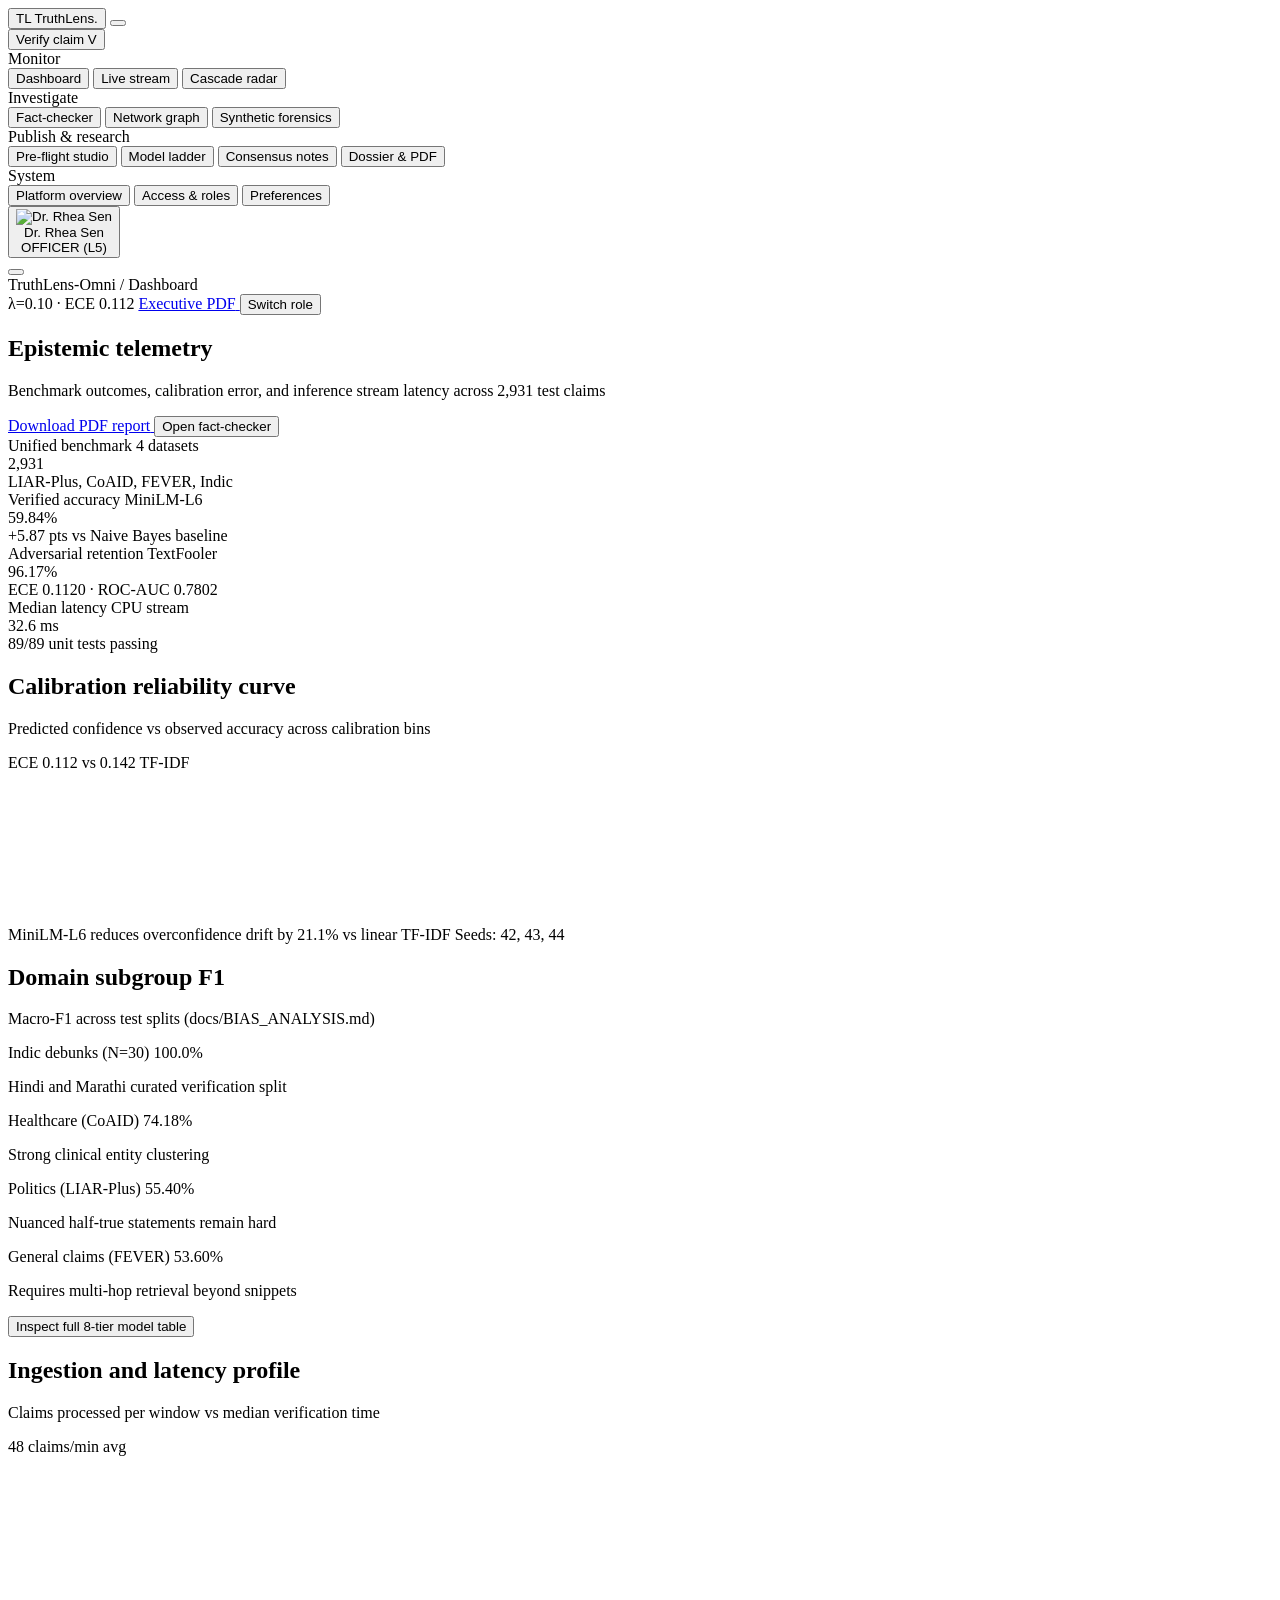
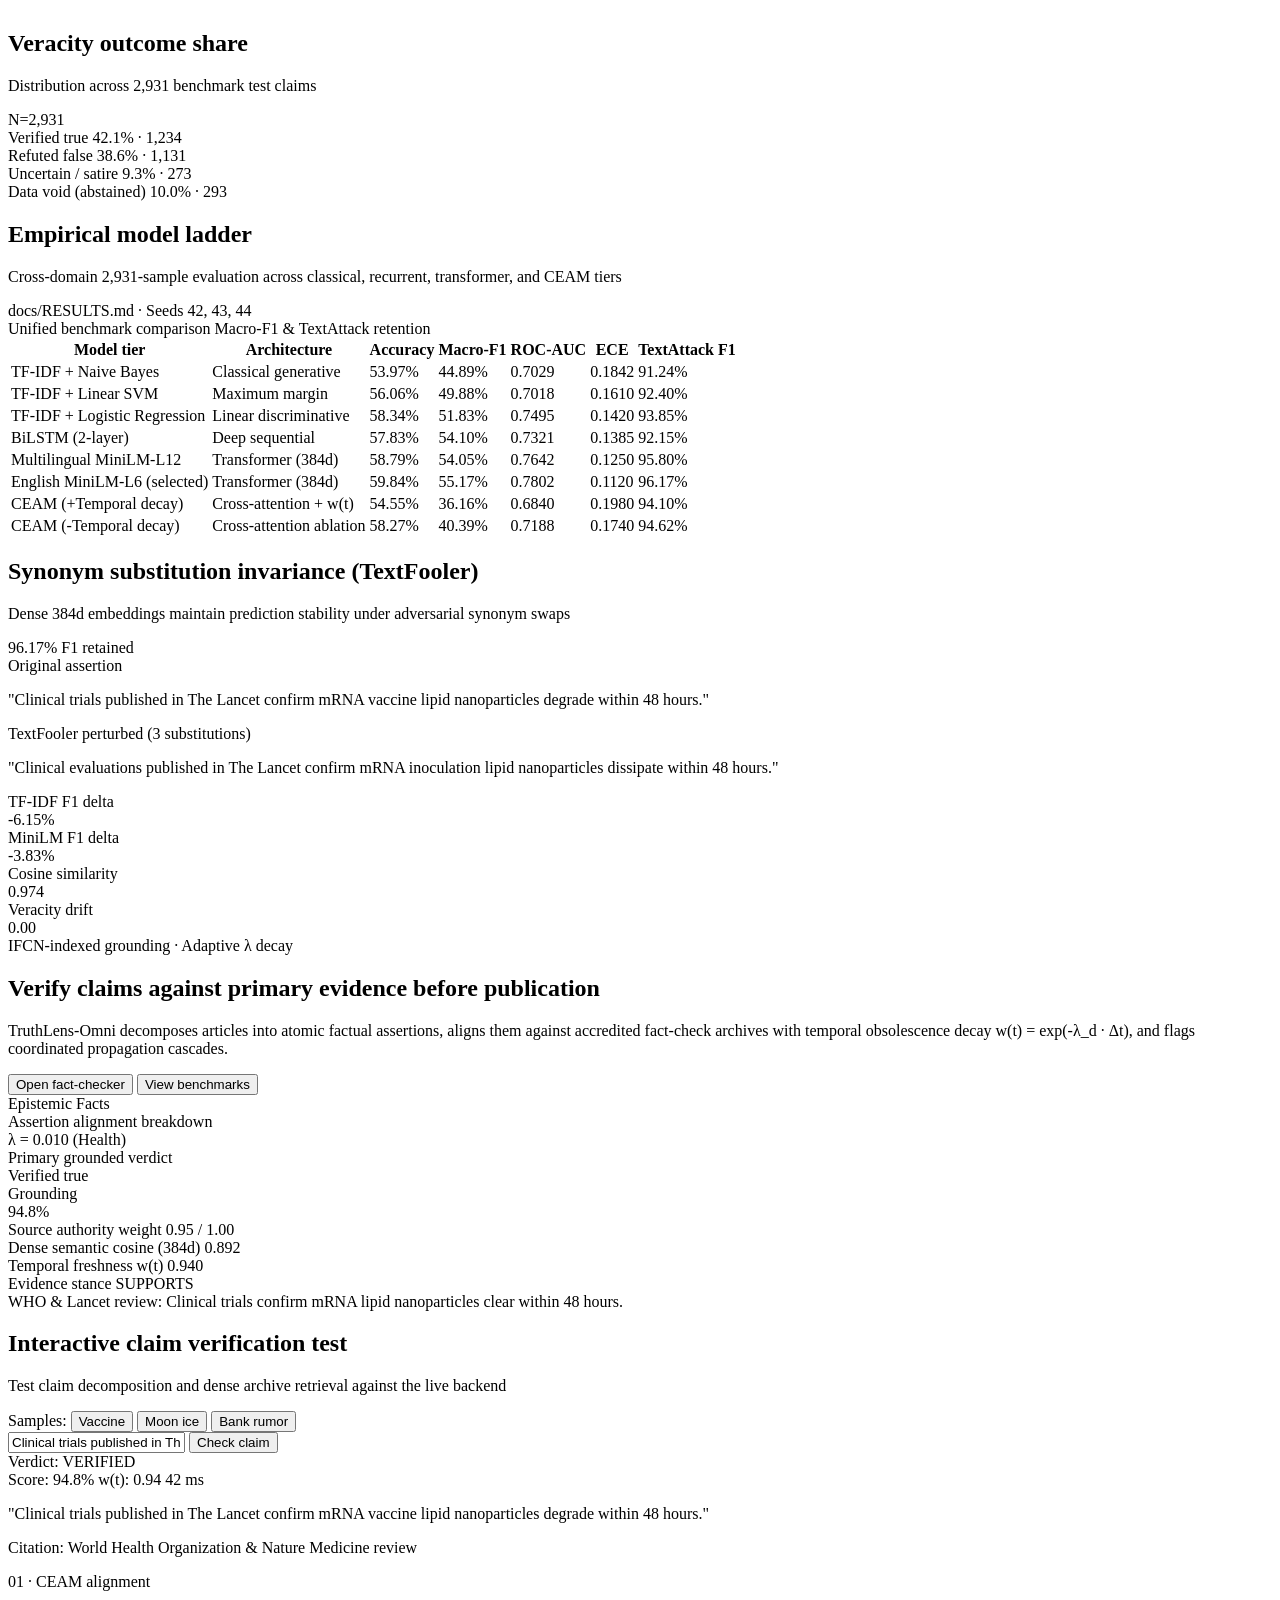
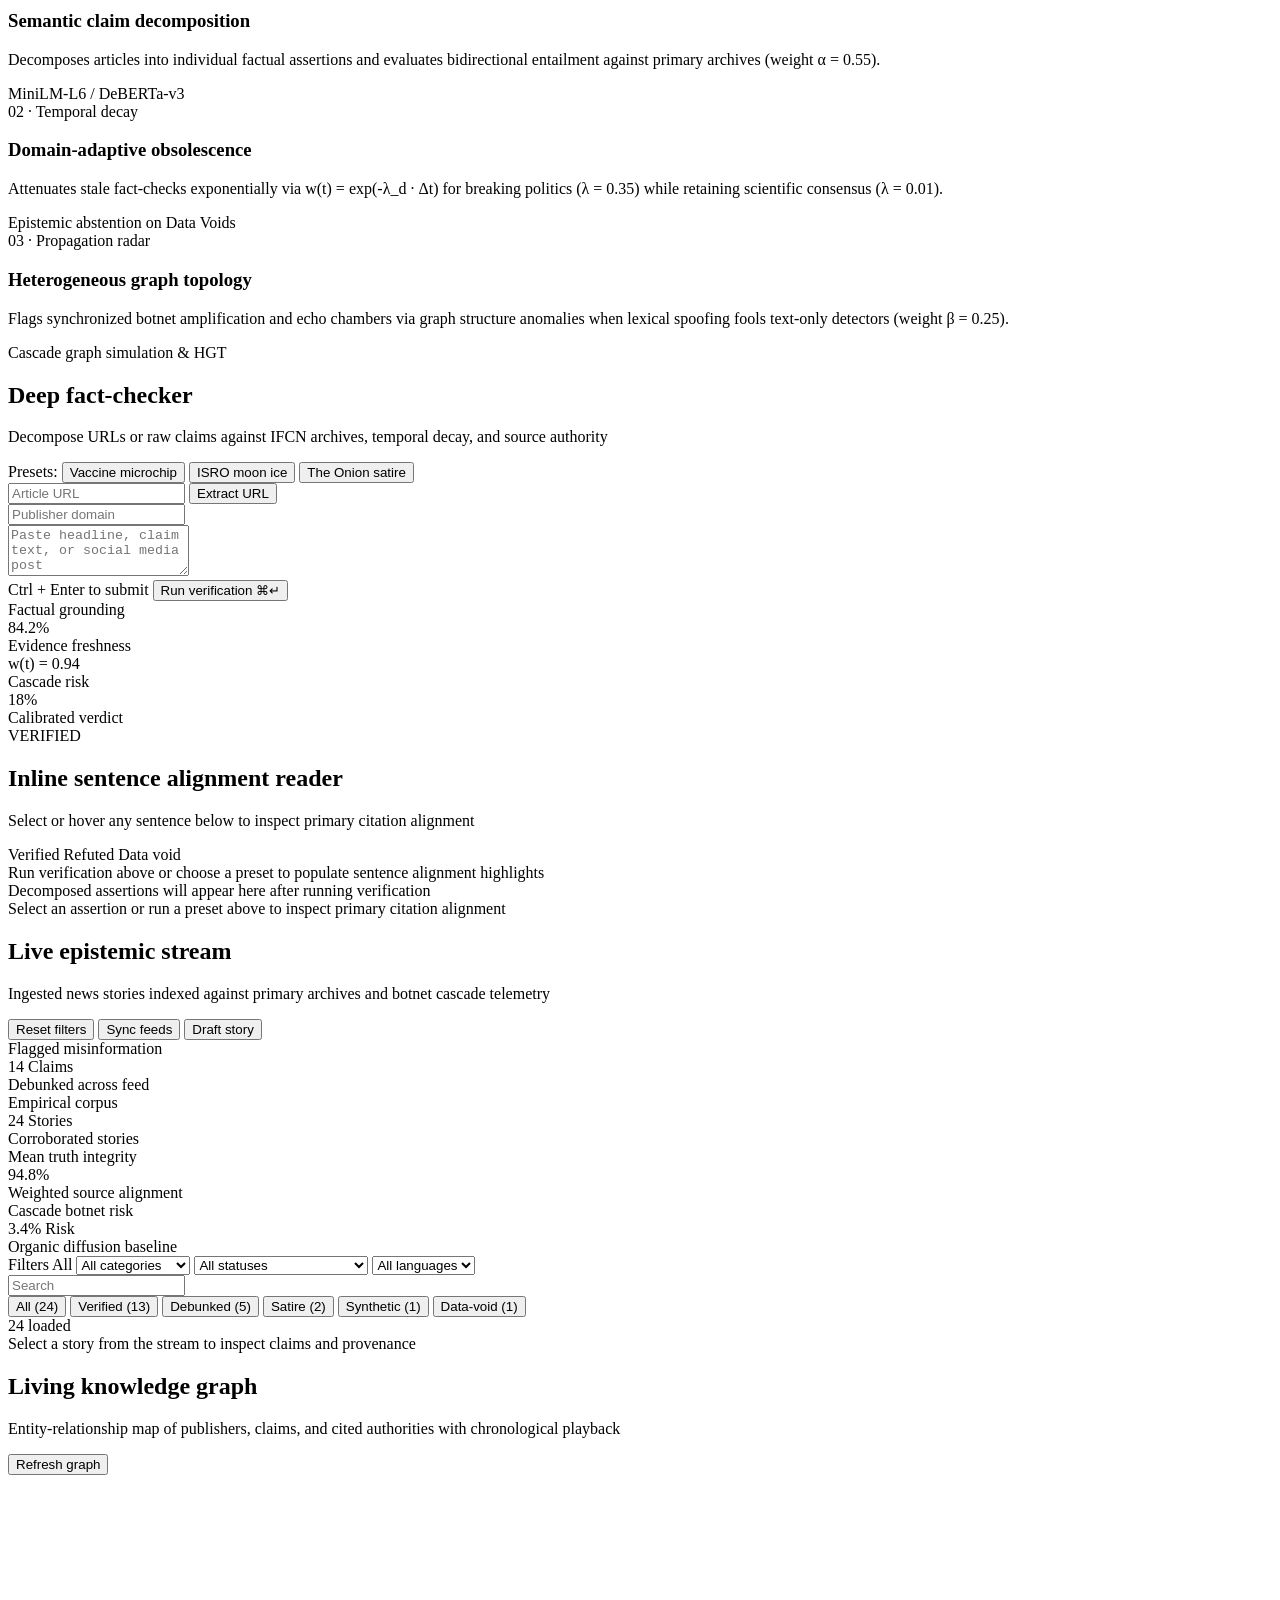
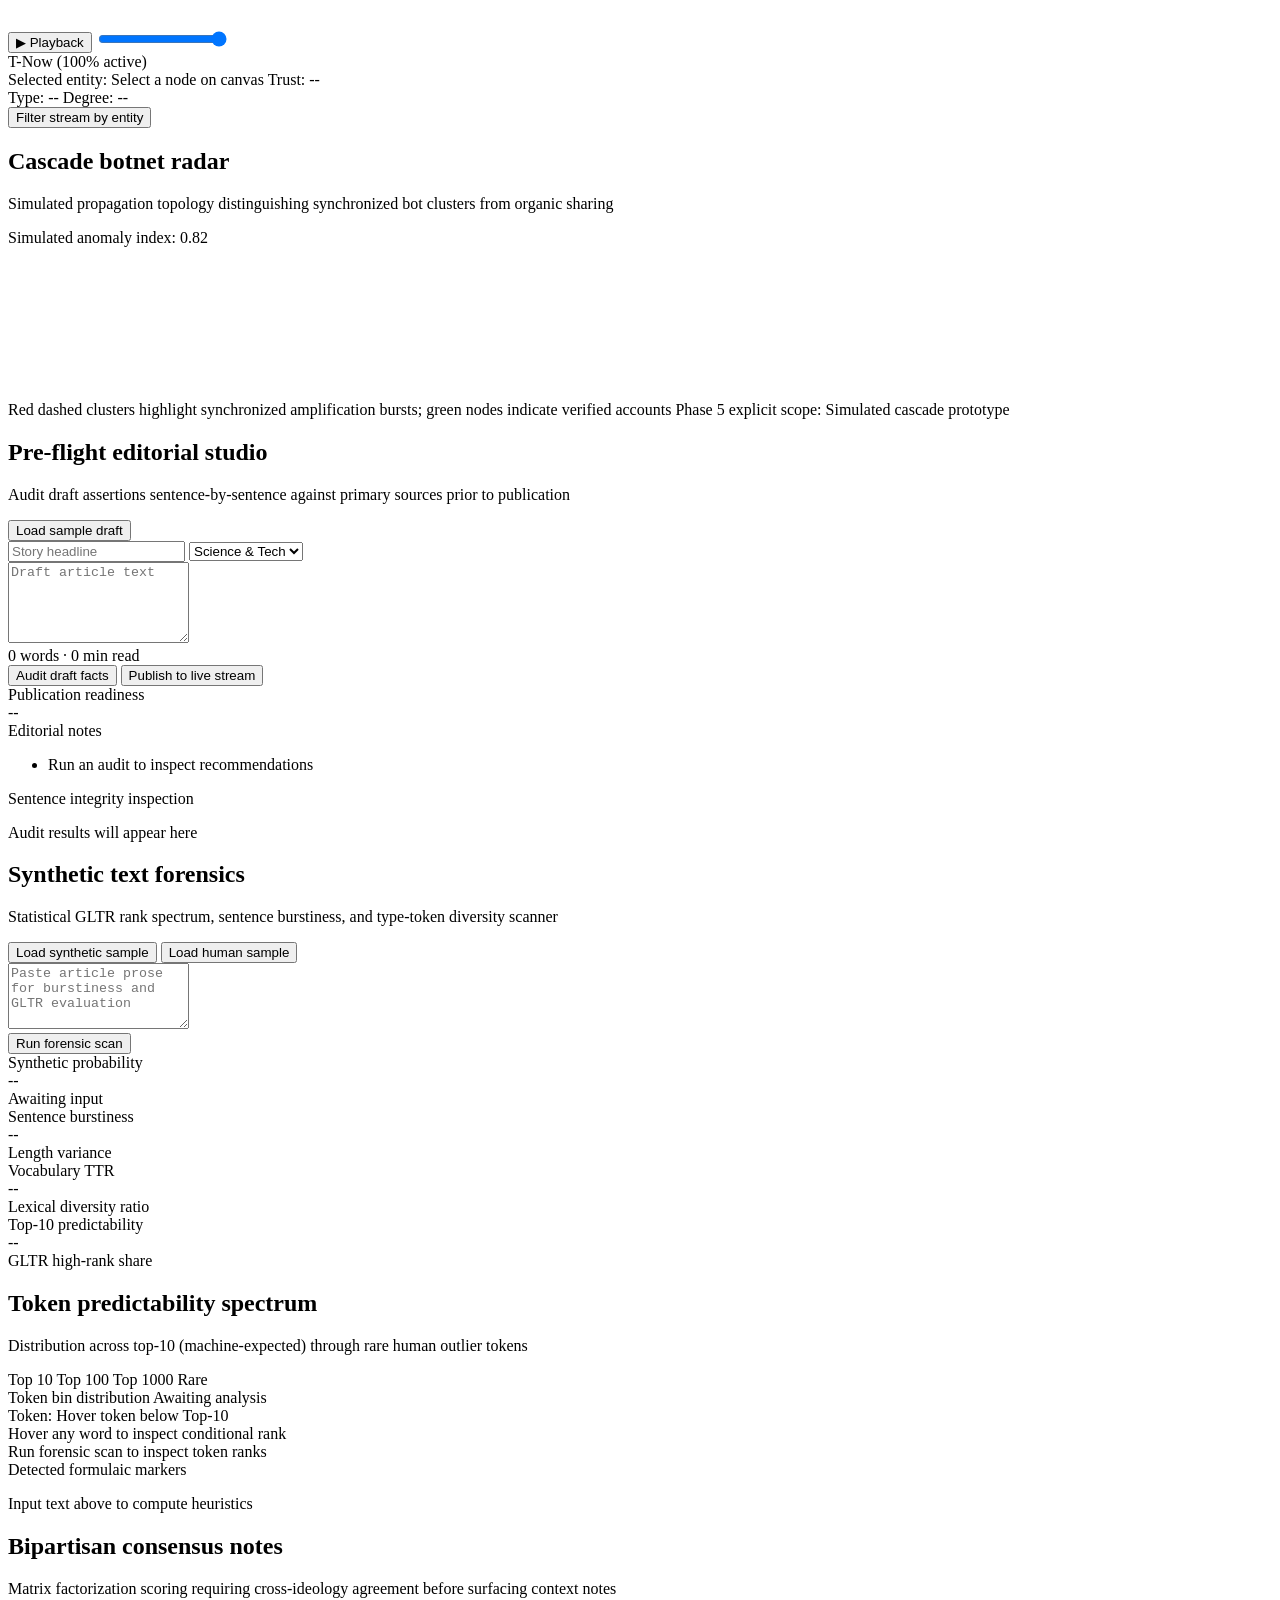
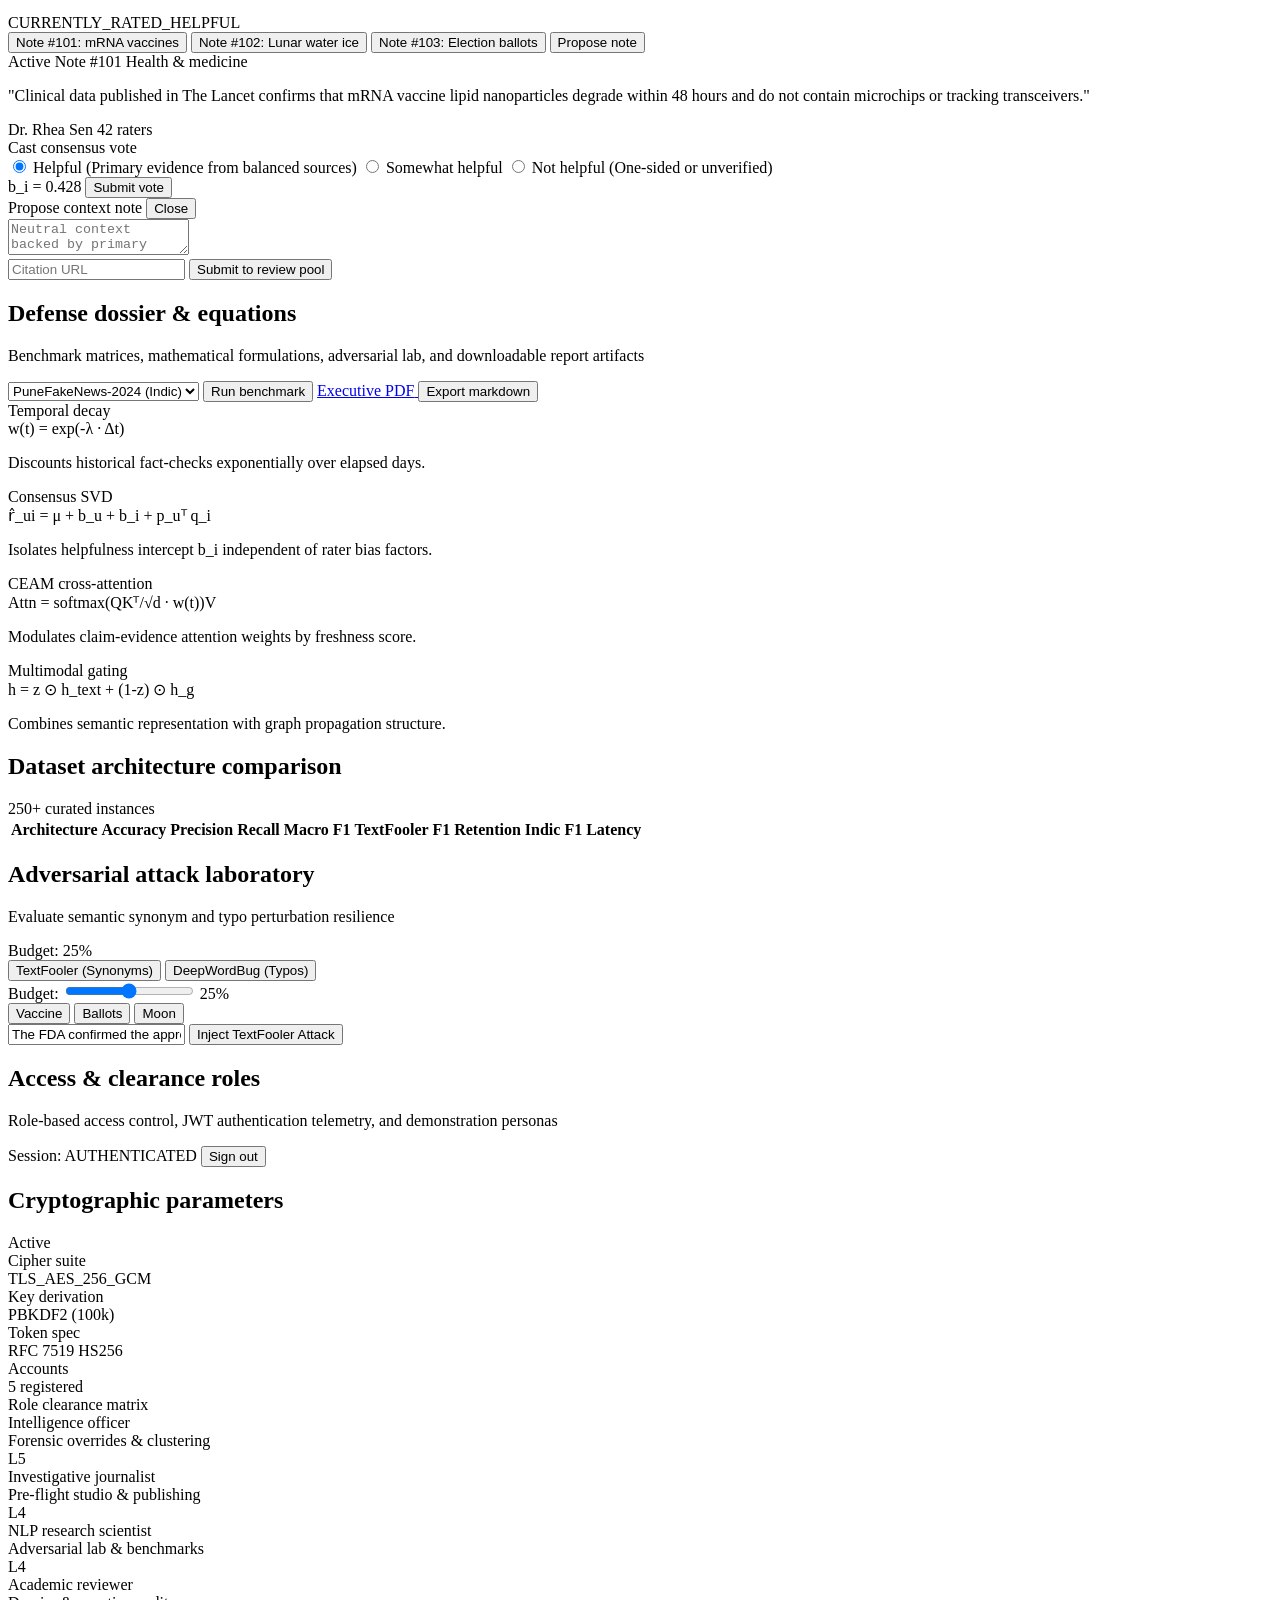
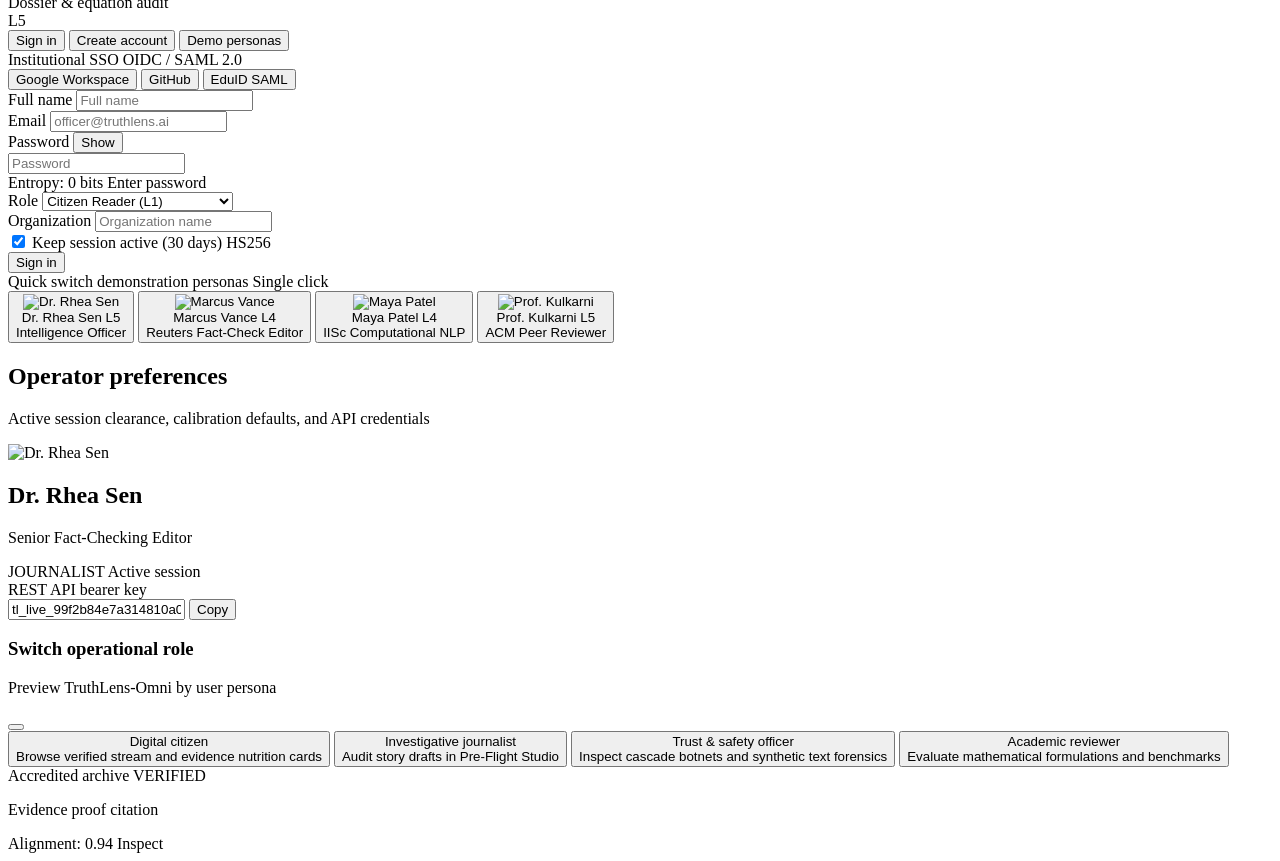
==== commit bb03ad92: "style(ui): unslop workbench with Light Graphite tokens, sidebar layout, and Lucide icons" ====
--- a/src/web/templates/index.html
+++ b/src/web/templates/index.html
@@ -1,21 +1,25 @@
 <!DOCTYPE html>
 <html lang="en">
+
 <head>
   <meta charset="UTF-8">
   <meta name="viewport" content="width=device-width, initial-scale=1.0">
-  <title>TruthLens-Omni | Epistemic Intelligence & Publishing Integrity Platform</title>
+  <title>TruthLens-Omni | Epistemic Verification Workbench</title>
   <script src="https://cdn.tailwindcss.com"></script>
   <script src="https://cdn.jsdelivr.net/npm/chart.js"></script>
+  <script src="https://unpkg.com/lucide@latest/dist/umd/lucide.min.js"></script>
   <link rel="preconnect" href="https://fonts.googleapis.com">
   <link rel="preconnect" href="https://fonts.gstatic.com" crossorigin>
-  <link href="https://fonts.googleapis.com/css2?family=Plus+Jakarta+Sans:wght@400;500;600;700;800&family=JetBrains+Mono:wght@400;600;700&display=swap" rel="stylesheet">
+  <link
+    href="https://fonts.googleapis.com/css2?family=IBM+Plex+Sans:wght@400;500;600&family=JetBrains+Mono:wght@400;500;600&display=swap"
+    rel="stylesheet">
   <link rel="stylesheet" href="/static/css/styles.css">
   <script>
     tailwind.config = {
       theme: {
         extend: {
           fontFamily: {
-            sans: ['"Plus Jakarta Sans"', 'sans-serif'],
+            sans: ['"IBM Plex Sans"', 'sans-serif'],
             mono: ['"JetBrains Mono"', 'monospace'],
           },
         }
@@ -23,1955 +27,1766 @@
     }
   </script>
 </head>
-<body class="bg-[#EDEFF5] text-slate-900 font-sans antialiased min-h-screen flex flex-col p-2 sm:p-4 md:p-6 lg:p-8">
-
-  <!-- ========================================================================= -->
-  <!-- FINNOVA MASTER DASHBOARD WRAPPER CARD                                      -->
-  <!-- ========================================================================= -->
-  <div class="w-full max-w-[1440px] mx-auto bg-white rounded-3xl md:rounded-[36px] p-5 sm:p-7 md:p-9 shadow-[0_25px_60px_-15px_rgba(15,23,42,0.07)] border border-slate-200/90 flex flex-col space-y-6">
-
-    <!-- ======================================================================= -->
-    <!-- TOP NAVIGATION PILL BAR                                                 -->
-    <!-- ======================================================================= -->
-    <header class="w-full flex items-center justify-between pb-4 flex-wrap gap-4 border-b border-slate-100">
-      <!-- Brand Logo -->
-      <div class="flex items-center gap-3 cursor-pointer" onclick="switchTab('landing')">
-        <div class="w-11 h-11 rounded-2xl bg-gradient-to-tr from-indigo-600 to-indigo-500 flex items-center justify-center text-white font-extrabold text-lg tracking-wider shadow-md shadow-indigo-600/30">
-          TL
-        </div>
-        <div>
-          <div class="flex items-center gap-1.5">
-            <h1 class="text-base font-extrabold text-slate-900 tracking-tight leading-none">TruthLens</h1>
-            <span class="px-1.5 py-0.5 rounded text-[10px] font-bold bg-indigo-50 text-indigo-700 border border-indigo-200/60 leading-none">OMNI</span>
-          </div>
-          <p class="text-[11px] text-slate-500 font-medium tracking-tight mt-0.5">Information Integrity & Epistemic Intelligence</p>
-        </div>
+
+<body class="bg-[#fafafa] text-[#171717] font-sans antialiased min-h-screen flex">
+
+  <!-- Mobile Sidebar Backdrop -->
+  <div id="mobile-sidebar-backdrop" onclick="toggleMobileSidebar(false)"
+    class="fixed inset-0 bg-[#171717]/30 z-40 hidden lg:hidden"></div>
+
+  <!-- ======================================================================= -->
+  <!-- LEFT SIDEBAR NAVIGATION (256px desktop, drawer on mobile)               -->
+  <!-- ======================================================================= -->
+  <aside id="app-sidebar"
+    class="fixed lg:sticky top-0 left-0 z-50 h-screen w-[256px] shrink-0 bg-white border-r border-[#171717]/[0.08] flex flex-col justify-between p-4 -translate-x-full lg:translate-x-0 transition-transform duration-200">
+
+    <div class="flex flex-col min-h-0 overflow-y-auto pr-1">
+      <!-- Brand Header -->
+      <div class="flex items-center justify-between h-12 px-2 mb-4">
+        <button onclick="switchTab('landing')" class="flex items-center gap-2.5 text-left rounded-lg">
+          <span
+            class="w-7 h-7 rounded-md bg-[#171717] text-white flex items-center justify-center font-mono text-xs font-medium">
+            TL
+          </span>
+          <span class="text-base font-semibold tracking-tight text-[#171717] leading-none">
+            TruthLens<span class="text-[#1d4ed8]">.</span>
+          </span>
+        </button>
+        <button onclick="toggleMobileSidebar(false)" class="lg:hidden p-1.5 rounded-md text-[#737373] hover:text-[#171717]"
+          aria-label="Close navigation">
+          <i data-lucide="x" class="w-4 h-4" stroke-width="1.5"></i>
+        </button>
       </div>
 
-      <!-- Center Navigation: Dedicated Multi-Page Functional Tabs -->
-      <div class="flex items-center gap-1.5 overflow-x-auto max-w-[850px] py-1">
-        <nav class="flex items-center bg-[#151624] p-1.5 rounded-full shadow-lg border border-slate-800/90 gap-1 overflow-x-auto">
-          
-          <!-- 1. Executive Dashboard Tab -->
-          <button data-tab="dashboard" onclick="switchTab('dashboard')" class="nav-tab-btn px-3.5 py-1.5 rounded-full text-xs font-semibold transition bg-indigo-600 text-white shadow-xs whitespace-nowrap flex items-center gap-1.5">
-            <span>📊</span><span>Dashboard</span>
-          </button>
-
-          <!-- 2. Fact Checking Console -->
-          <button data-tab="verify" onclick="switchTab('verify')" class="nav-tab-btn px-3.5 py-1.5 rounded-full text-xs font-medium transition text-slate-400 hover:text-slate-200 whitespace-nowrap flex items-center gap-1.5">
-            <span>🔍</span><span>Fact-Checker</span>
-          </button>
-
-          <!-- 3. Live News Feed -->
-          <button data-tab="feed" onclick="switchTab('feed')" class="nav-tab-btn px-3.5 py-1.5 rounded-full text-xs font-medium transition text-slate-400 hover:text-slate-200 whitespace-nowrap flex items-center gap-1.5">
-            <span>📡</span><span>Live Stream</span>
-          </button>
-
-          <!-- 4. Propagation Knowledge Graph -->
-          <button data-tab="graph" onclick="switchTab('graph')" class="nav-tab-btn px-3.5 py-1.5 rounded-full text-xs font-medium transition text-slate-400 hover:text-slate-200 whitespace-nowrap flex items-center gap-1.5">
-            <span>🌐</span><span>Network Graph</span>
-          </button>
-
-          <!-- 5. Viral Cascades Radar -->
-          <button data-tab="cascades" onclick="switchTab('cascades')" class="nav-tab-btn px-3.5 py-1.5 rounded-full text-xs font-medium transition text-slate-400 hover:text-slate-200 whitespace-nowrap flex items-center gap-1.5">
-            <span>⚡</span><span>Cascade Radar</span>
-          </button>
-
-          <!-- 6. Model Ladder & Benchmark Lab -->
-          <button data-tab="models" onclick="switchTab('models')" class="nav-tab-btn px-3.5 py-1.5 rounded-full text-xs font-medium transition text-slate-400 hover:text-slate-200 whitespace-nowrap flex items-center gap-1.5">
-            <span>🧪</span><span>Model Ladder</span>
-          </button>
-
-          <!-- 7. Newsroom Pre-Flight Studio -->
-          <button data-tab="preflight" onclick="switchTab('preflight')" class="nav-tab-btn px-3.5 py-1.5 rounded-full text-xs font-medium transition text-slate-400 hover:text-slate-200 whitespace-nowrap flex items-center gap-1.5">
-            <span>✍️</span><span>Pre-Flight Studio</span>
-          </button>
-
-          <!-- 8. AI Content Forensics -->
-          <button data-tab="forensics" onclick="switchTab('forensics')" class="nav-tab-btn px-3.5 py-1.5 rounded-full text-xs font-medium transition text-slate-400 hover:text-slate-200 whitespace-nowrap flex items-center gap-1.5">
-            <span>🤖</span><span>AI Forensics</span>
-          </button>
-
-          <!-- 9. Community Notes Consensus -->
-          <button data-tab="consensus" onclick="switchTab('consensus')" class="nav-tab-btn px-3.5 py-1.5 rounded-full text-xs font-medium transition text-slate-400 hover:text-slate-200 whitespace-nowrap flex items-center gap-1.5">
-            <span>⚖️</span><span>Consensus</span>
-          </button>
-
-          <!-- 10. Dossier, Model Card & PDF -->
-          <button data-tab="guide" onclick="switchTab('guide')" class="nav-tab-btn px-3.5 py-1.5 rounded-full text-xs font-medium transition text-slate-400 hover:text-slate-200 whitespace-nowrap flex items-center gap-1.5">
-            <span>📑</span><span>Dossier & PDF</span>
-          </button>
-
-          <!-- 11. Zero-Trust IAM -->
-          <button data-tab="auth" onclick="switchTab('auth')" class="nav-tab-btn px-3 py-1.5 rounded-full text-xs font-medium transition text-slate-400 hover:text-slate-200 whitespace-nowrap flex items-center gap-1.5">
-            <span>🔐</span><span>IAM Portal</span>
-          </button>
-
-        </nav>
+      <!-- Quick Action -->
+      <button onclick="switchTab('verify'); toggleMobileSidebar(false)"
+        class="w-full h-9 px-3 rounded-lg bg-[#171717] hover:bg-[#262626] text-white text-sm font-medium flex items-center justify-between transition-colors mb-2">
+        <span class="flex items-center gap-2">
+          <i data-lucide="search-check" class="w-4 h-4 text-white" stroke-width="1.5"></i>
+          <span>Verify claim</span>
+        </span>
+        <span class="keycap bg-[#262626] border-white/15 text-[#a1a1aa]">V</span>
+      </button>
+
+      <!-- Group: Monitor -->
+      <div class="mt-4 mb-2 px-3 text-xs font-medium text-[#737373]">Monitor</div>
+      <nav class="space-y-1">
+        <button data-tab="dashboard" onclick="switchTab('dashboard'); toggleMobileSidebar(false)" class="nav-tab-btn is-active">
+          <i data-lucide="layout-dashboard" class="nav-icon" stroke-width="1.5"></i>
+          <span>Dashboard</span>
+        </button>
+        <button data-tab="feed" onclick="switchTab('feed'); toggleMobileSidebar(false)" class="nav-tab-btn">
+          <i data-lucide="newspaper" class="nav-icon" stroke-width="1.5"></i>
+          <span>Live stream</span>
+        </button>
+        <button data-tab="cascades" onclick="switchTab('cascades'); toggleMobileSidebar(false)" class="nav-tab-btn">
+          <i data-lucide="radar" class="nav-icon" stroke-width="1.5"></i>
+          <span>Cascade radar</span>
+        </button>
+      </nav>
+
+      <!-- Group: Investigate -->
+      <div class="mt-6 mb-2 px-3 text-xs font-medium text-[#737373]">Investigate</div>
+      <nav class="space-y-1">
+        <button data-tab="verify" onclick="switchTab('verify'); toggleMobileSidebar(false)" class="nav-tab-btn">
+          <i data-lucide="file-search" class="nav-icon" stroke-width="1.5"></i>
+          <span>Fact-checker</span>
+        </button>
+        <button data-tab="graph" onclick="switchTab('graph'); toggleMobileSidebar(false)" class="nav-tab-btn">
+          <i data-lucide="share-2" class="nav-icon" stroke-width="1.5"></i>
+          <span>Network graph</span>
+        </button>
+        <button data-tab="forensics" onclick="switchTab('forensics'); toggleMobileSidebar(false)" class="nav-tab-btn">
+          <i data-lucide="scan-text" class="nav-icon" stroke-width="1.5"></i>
+          <span>Synthetic forensics</span>
+        </button>
+      </nav>
+
+      <!-- Group: Publish & Research -->
+      <div class="mt-6 mb-2 px-3 text-xs font-medium text-[#737373]">Publish & research</div>
+      <nav class="space-y-1">
+        <button data-tab="preflight" onclick="switchTab('preflight'); toggleMobileSidebar(false)" class="nav-tab-btn">
+          <i data-lucide="pen-line" class="nav-icon" stroke-width="1.5"></i>
+          <span>Pre-flight studio</span>
+        </button>
+        <button data-tab="models" onclick="switchTab('models'); toggleMobileSidebar(false)" class="nav-tab-btn">
+          <i data-lucide="layers" class="nav-icon" stroke-width="1.5"></i>
+          <span>Model ladder</span>
+        </button>
+        <button data-tab="consensus" onclick="switchTab('consensus'); toggleMobileSidebar(false)" class="nav-tab-btn">
+          <i data-lucide="scale" class="nav-icon" stroke-width="1.5"></i>
+          <span>Consensus notes</span>
+        </button>
+        <button data-tab="guide" onclick="switchTab('guide'); toggleMobileSidebar(false)" class="nav-tab-btn">
+          <i data-lucide="book-open" class="nav-icon" stroke-width="1.5"></i>
+          <span>Dossier & PDF</span>
+        </button>
+      </nav>
+
+      <!-- Group: System -->
+      <div class="mt-6 mb-2 px-3 text-xs font-medium text-[#737373]">System</div>
+      <nav class="space-y-1">
+        <button data-tab="landing" onclick="switchTab('landing'); toggleMobileSidebar(false)" class="nav-tab-btn">
+          <i data-lucide="compass" class="nav-icon" stroke-width="1.5"></i>
+          <span>Platform overview</span>
+        </button>
+        <button data-tab="auth" onclick="switchTab('auth'); toggleMobileSidebar(false)" class="nav-tab-btn">
+          <i data-lucide="shield-check" class="nav-icon" stroke-width="1.5"></i>
+          <span>Access & roles</span>
+        </button>
+        <button data-tab="profile" onclick="switchTab('profile'); toggleMobileSidebar(false)" class="nav-tab-btn">
+          <i data-lucide="settings" class="nav-icon" stroke-width="1.5"></i>
+          <span>Preferences</span>
+        </button>
+      </nav>
+    </div>
+
+    <!-- Bottom Operator Profile Card -->
+    <div class="pt-4 border-t border-[#171717]/[0.08] mt-4">
+      <button onclick="switchTab('auth'); toggleMobileSidebar(false)"
+        class="w-full p-2 rounded-lg hover:bg-[#f4f4f5] flex items-center gap-2.5 text-left transition-colors">
+        <img id="nav-user-avatar"
+          src="https://images.unsplash.com/photo-1534528741775-53994a69daeb?auto=format&fit=crop&w=120&h=120&q=80"
+          alt="Dr. Rhea Sen" class="w-8 h-8 rounded-md object-cover border border-[#171717]/[0.08] shrink-0">
+        <div class="min-w-0 flex-1">
+          <div id="nav-user-name" class="text-sm font-medium text-[#171717] truncate">Dr. Rhea Sen</div>
+          <div id="user-role-badge" class="text-xs font-mono text-[#737373] truncate">OFFICER (L5)</div>
+        </div>
+        <i data-lucide="chevrons-up-down" class="w-4 h-4 text-[#737373] shrink-0" stroke-width="1.5"></i>
+      </button>
+    </div>
+  </aside>
+
+  <!-- ======================================================================= -->
+  <!-- MAIN WORKSPACE COLUMN                                                   -->
+  <!-- ======================================================================= -->
+  <div class="flex-1 min-w-0 flex flex-col">
+
+    <!-- Top Utility Bar (56px high, quiet chrome) -->
+    <header
+      class="sticky top-0 z-30 h-14 bg-[#fafafa]/95 border-b border-[#171717]/[0.08] px-4 sm:px-6 lg:px-8 flex items-center justify-between gap-4">
+      <div class="flex items-center gap-3 min-w-0">
+        <button onclick="toggleMobileSidebar(true)"
+          class="lg:hidden p-2 rounded-lg bg-white border border-[#171717]/[0.08] text-[#525252] hover:text-[#171717]"
+          aria-label="Open navigation menu">
+          <i data-lucide="menu" class="w-4 h-4" stroke-width="1.5"></i>
+        </button>
+        <div class="flex items-center gap-2 text-sm text-[#525252] min-w-0">
+          <span class="text-[#737373] hidden sm:inline shrink-0">TruthLens-Omni</span>
+          <span class="text-[#737373] hidden sm:inline shrink-0">/</span>
+          <span id="topbar-view-title" class="font-medium text-[#171717] truncate">Dashboard</span>
+        </div>
       </div>
 
-      <!-- Right Controls: Finnova Utility Icons & Real Profile Picture -->
-      <div class="flex items-center gap-3">
-        <!-- Launch Console Primary Button -->
-        <button onclick="switchTab('feed')" class="px-3.5 py-1.5 bg-indigo-600 hover:bg-indigo-700 text-white rounded-full text-xs font-bold shadow-xs transition hidden sm:flex items-center gap-1.5">
-          <span>🚀</span>
-          <span>Launch Console</span>
-        </button>
-
-        <button onclick="switchTab('guide')" class="w-9 h-9 rounded-xl bg-slate-50 hover:bg-slate-100 border border-slate-200 text-slate-600 flex items-center justify-center transition shadow-2xs" title="Documentation & Dossier">
-          <svg class="w-4 h-4" fill="none" stroke="currentColor" viewBox="0 0 24 24"><path stroke-linecap="round" stroke-linejoin="round" stroke-width="2" d="M9 12h6m-6 4h6m2 5H7a2 2 0 01-2-2V5a2 2 0 012-2h5.586a1 1 0 01.707.293l5.414 5.414a1 1 0 01.293.707V19a2 2 0 01-2 2z"></path></svg>
-        </button>
-        <button onclick="switchTab('cascades')" class="w-9 h-9 rounded-xl bg-slate-50 hover:bg-slate-100 border border-slate-200 text-slate-600 flex items-center justify-center transition shadow-2xs relative" title="Alerts & Botnet Warnings">
-          <svg class="w-4 h-4" fill="none" stroke="currentColor" viewBox="0 0 24 24"><path stroke-linecap="round" stroke-linejoin="round" stroke-width="2" d="M15 17h5l-1.405-1.405A2.032 2.032 0 0118 14.158V11a6.002 6.002 0 00-4-5.659V5a2 2 0 10-4 0v.341C7.67 6.165 6 8.388 6 11v3.159c0 .538-.214 1.055-.595 1.436L4 17h5m6 0v1a3 3 0 11-6 0v-1m6 0H9"></path></svg>
-          <span class="absolute top-1.5 right-1.5 w-2 h-2 rounded-full bg-rose-500 ring-2 ring-white"></span>
-        </button>
-        <button onclick="switchTab('profile')" class="w-9 h-9 rounded-xl bg-slate-50 hover:bg-slate-100 border border-slate-200 text-slate-600 flex items-center justify-center transition shadow-2xs" title="System Settings">
-          <svg class="w-4 h-4" fill="none" stroke="currentColor" viewBox="0 0 24 24"><path stroke-linecap="round" stroke-linejoin="round" stroke-width="2" d="M10.325 4.317c.426-1.756 2.924-1.756 3.35 0a1.724 1.724 0 002.573 1.066c1.543-.94 3.31.826 2.37 2.37a1.724 1.724 0 001.065 2.572c1.756.426 1.756 2.924 0 3.35a1.724 1.724 0 00-1.066 2.573c.94 1.543-.826 3.31-2.37 2.37a1.724 1.724 0 00-2.572 1.065c-.426 1.756-2.924 1.756-3.35 0a1.724 1.724 0 00-2.573-1.066c-1.543.94-3.31-.826-2.37-2.37a1.724 1.724 0 00-1.065-2.572c-1.756-.426-1.756-2.924 0-3.35a1.724 1.724 0 001.066-2.573c-.94-1.543.826-3.31 2.37-2.37.996.608 2.296.07 2.572-1.065z"></path><path stroke-linecap="round" stroke-linejoin="round" stroke-width="2" d="M15 12a3 3 0 11-6 0 3 3 0 016 0z"></path></svg>
-        </button>
-
-        <!-- Real Profile Picture + User Card (Routes to Zero-Trust IAM Portal) -->
-        <div onclick="switchTab('auth')" class="pl-1.5 pr-3.5 py-1.5 bg-white hover:bg-slate-50 border border-slate-200/90 rounded-full cursor-pointer shadow-xs flex items-center gap-2.5 transition" title="Open Enterprise Identity & Clearance Portal">
-          <div class="relative w-8 h-8 rounded-full overflow-hidden ring-2 ring-indigo-600/20">
-            <img id="nav-user-avatar" src="https://images.unsplash.com/photo-1534528741775-53994a69daeb?auto=format&fit=crop&w=120&h=120&q=80" alt="Dr. Rhea Sen" class="w-full h-full object-cover">
-            <span id="nav-user-status-dot" class="absolute bottom-0 right-0 w-2 h-2 rounded-full bg-emerald-500 ring-1 ring-white"></span>
-          </div>
-          <div class="text-left hidden sm:block">
-            <div id="nav-user-name" class="text-xs font-bold text-slate-900 leading-tight">Dr. Rhea Sen</div>
-            <div class="text-[10px] text-slate-500 font-medium flex items-center gap-1">
-              <span id="user-role-badge">OFFICER (L5)</span>
-              <span>▾</span>
-            </div>
-          </div>
-        </div>
+      <div class="flex items-center gap-3 shrink-0">
+        <span class="evidence-stamp hidden sm:inline-flex">
+          <span class="w-1.5 h-1.5 rounded-full bg-[#15803d]"></span>
+          <span>λ=0.10 · ECE 0.112</span>
+        </span>
+        <a href="/api/v1/report/pdf" download
+          class="h-8 px-3 rounded-lg bg-white hover:bg-[#f4f4f5] border border-[#171717]/[0.12] text-[#171717] text-xs font-medium flex items-center gap-2 transition-colors">
+          <i data-lucide="download" class="w-3.5 h-3.5 text-[#525252]" stroke-width="1.5"></i>
+          <span class="hidden sm:inline">Executive PDF</span>
+        </a>
+        <button onclick="openAuthModal()"
+          class="h-8 px-3 rounded-lg bg-[#f4f4f5] hover:bg-[#ebebed] border border-[#171717]/[0.08] text-[#171717] text-xs font-medium flex items-center gap-2 transition-colors">
+          <i data-lucide="user-check" class="w-3.5 h-3.5 text-[#525252]" stroke-width="1.5"></i>
+          <span>Switch role</span>
+        </button>
       </div>
     </header>
 
-    <!-- ======================================================================= -->
-    <!-- MAIN APP CONTAINER                                                      -->
-    <!-- ======================================================================= -->
-    <main class="w-full flex-1">
-
-      <!-- ===================================================================== -->
-      <!-- TAB 1: EXECUTIVE DASHBOARD & REAL-TIME ANALYTICS                      -->
-      <!-- ===================================================================== -->
-      <section id="page-dashboard" class="page-view space-y-8">
-        
-        <!-- Header & Executive Actions -->
-        <div class="flex items-center justify-between flex-wrap gap-4 pb-4 border-b border-slate-200">
+    <!-- Fluid Page Content -->
+    <main class="flex-1 w-full max-w-[1440px] mx-auto px-4 sm:px-6 lg:px-8 py-6 lg:py-8">
+
+      <!-- =================================================================== -->
+      <!-- TAB: EXECUTIVE DASHBOARD                                            -->
+      <!-- =================================================================== -->
+      <section id="page-dashboard" class="page-view space-y-6 page-enter">
+
+        <!-- Page Heading -->
+        <div class="flex items-end justify-between flex-wrap gap-4 pb-6 border-b border-[#171717]/[0.08]">
           <div>
-            <div class="flex items-center gap-2">
-              <span class="px-2.5 py-0.5 rounded-full text-xs font-bold bg-indigo-50 text-indigo-700 border border-indigo-200">MISSION CONTROL</span>
-              <h2 class="text-2xl font-black text-slate-900 tracking-tight">Executive Telemetry & Epistemic Analytics</h2>
-            </div>
-            <p class="text-xs text-slate-500 mt-0.5">Real-time benchmark distributions, inference latencies, domain disparities, and calibration curves.</p>
-          </div>
-          <div class="flex items-center gap-2.5 flex-wrap">
-            <a href="/api/v1/report/pdf" download class="px-4 py-2 rounded-xl bg-slate-900 hover:bg-slate-800 text-white text-xs font-bold transition flex items-center gap-2 shadow-xs">
-              <span>📥</span><span>Download Executive PDF</span>
+            <h1 class="text-[28px] leading-[1.15] font-medium tracking-tight text-[#171717]">Epistemic telemetry</h1>
+            <p class="text-sm text-[#525252] mt-1">Benchmark outcomes, calibration error, and inference stream latency across 2,931 test claims</p>
+          </div>
+          <div class="flex items-center gap-2 flex-wrap">
+            <a href="/api/v1/report/pdf" download
+              class="min-h-9 py-2 px-4 rounded-lg bg-[#f4f4f5] hover:bg-[#ebebed] border border-[#171717]/[0.08] text-[#171717] text-sm font-medium inline-flex items-center gap-2 transition-colors whitespace-nowrap">
+              <i data-lucide="file-text" class="w-4 h-4 text-[#525252] shrink-0" stroke-width="1.5"></i>
+              <span>Download PDF report</span>
             </a>
-            <button onclick="switchTab('verify')" class="px-4 py-2 rounded-xl bg-indigo-600 hover:bg-indigo-700 text-white text-xs font-bold transition flex items-center gap-2 shadow-xs">
-              <span>🔍</span><span>Launch Fact-Checker</span>
-            </button>
-          </div>
-        </div>
-
-        <!-- 4 Master KPI Telemetry Cards -->
-        <div class="grid grid-cols-2 lg:grid-cols-4 gap-4">
-          <div class="bg-white rounded-2xl p-5 border border-slate-200/90 shadow-xs space-y-2">
-            <div class="flex items-center justify-between text-xs text-slate-500 font-medium">
-              <span>Unified Benchmark</span>
-              <span class="px-2 py-0.5 rounded text-[10px] font-bold bg-blue-50 text-blue-700">4 Datasets</span>
-            </div>
-            <div class="text-3xl font-extrabold font-mono text-slate-900 tabular-nums">2,931</div>
-            <div class="text-[11px] text-slate-500">LIAR-Plus, CoAID, FEVER & Indic</div>
-          </div>
-          <div class="bg-white rounded-2xl p-5 border border-slate-200/90 shadow-xs space-y-2">
-            <div class="flex items-center justify-between text-xs text-slate-500 font-medium">
-              <span>Verified Accuracy</span>
-              <span class="px-2 py-0.5 rounded text-[10px] font-bold bg-emerald-50 text-emerald-700">MiniLM-L6</span>
-            </div>
-            <div class="text-3xl font-extrabold font-mono text-emerald-600 tabular-nums">59.84%</div>
-            <div class="text-[11px] text-slate-500">Macro-F1: 55.17% • ROC-AUC: 0.7802</div>
-          </div>
-          <div class="bg-white rounded-2xl p-5 border border-slate-200/90 shadow-xs space-y-2">
-            <div class="flex items-center justify-between text-xs text-slate-500 font-medium">
-              <span>Engineering Health</span>
-              <span class="px-2 py-0.5 rounded text-[10px] font-bold bg-indigo-50 text-indigo-700">Pytest 9.1</span>
-            </div>
-            <div class="text-3xl font-extrabold font-mono text-indigo-600 tabular-nums">70.1%</div>
-            <div class="text-[11px] text-slate-500">89 Passed / 0 Failed (2,785 stmts)</div>
-          </div>
-          <div class="bg-white rounded-2xl p-5 border border-slate-200/90 shadow-xs space-y-2">
-            <div class="flex items-center justify-between text-xs text-slate-500 font-medium">
-              <span>Median Latency</span>
-              <span class="px-2 py-0.5 rounded text-[10px] font-bold bg-purple-50 text-purple-700">CPU Stream</span>
-            </div>
-            <div class="text-3xl font-extrabold font-mono text-purple-600 tabular-nums">32.6ms</div>
-            <div class="text-[11px] text-slate-500">Dense Embedding + Gated Rerank</div>
-          </div>
-        </div>
-
-        <!-- Charts Row 1: Veracity Doughnut + Ingestion Time Series Area Chart -->
-        <div class="grid grid-cols-1 lg:grid-cols-12 gap-6">
-          <!-- Veracity Doughnut Chart (5 Cols) -->
-          <div class="lg:col-span-5 bg-white rounded-2xl p-6 border border-slate-200/90 shadow-xs space-y-4">
-            <div class="flex items-center justify-between pb-3 border-b border-slate-100">
+            <button onclick="switchTab('verify')"
+              class="min-h-9 py-2 px-4 rounded-lg bg-[#171717] hover:bg-[#262626] text-white text-sm font-medium inline-flex items-center gap-2 transition-colors whitespace-nowrap">
+              <i data-lucide="file-search" class="w-4 h-4 text-white shrink-0" stroke-width="1.5"></i>
+              <span>Open fact-checker</span>
+            </button>
+          </div>
+        </div>
+
+        <!-- 4 Compact Stat Cards (Numbers only, equal height, 1px hairline) -->
+        <div class="grid grid-cols-1 sm:grid-cols-2 lg:grid-cols-4 gap-4">
+          <div class="card-surface p-5 flex flex-col justify-between gap-3">
+            <div class="flex items-center justify-between gap-2 flex-wrap">
+              <span class="text-sm text-[#525252]">Unified benchmark</span>
+              <span class="evidence-stamp">4 datasets</span>
+            </div>
+            <div class="text-[28px] leading-none font-medium font-mono text-[#171717] tabular-nums">2,931</div>
+            <div class="text-xs text-[#737373]">LIAR-Plus, CoAID, FEVER, Indic</div>
+          </div>
+
+          <div class="card-surface p-5 flex flex-col justify-between gap-3">
+            <div class="flex items-center justify-between gap-2 flex-wrap">
+              <span class="text-sm text-[#525252]">Verified accuracy</span>
+              <span class="evidence-stamp">MiniLM-L6</span>
+            </div>
+            <div class="text-[28px] leading-none font-medium font-mono text-[#171717] tabular-nums">59.84%</div>
+            <div class="text-xs text-[#15803d] tabular-nums">+5.87 pts vs Naive Bayes baseline</div>
+          </div>
+
+          <div class="card-surface p-5 flex flex-col justify-between gap-3">
+            <div class="flex items-center justify-between gap-2 flex-wrap">
+              <span class="text-sm text-[#525252]">Adversarial retention</span>
+              <span class="evidence-stamp">TextFooler</span>
+            </div>
+            <div class="text-[28px] leading-none font-medium font-mono text-[#1d4ed8] tabular-nums">96.17%</div>
+            <div class="text-xs text-[#525252] tabular-nums">ECE 0.1120 · ROC-AUC 0.7802</div>
+          </div>
+
+          <div class="card-surface p-5 flex flex-col justify-between gap-3">
+            <div class="flex items-center justify-between gap-2 flex-wrap">
+              <span class="text-sm text-[#525252]">Median latency</span>
+              <span class="evidence-stamp">CPU stream</span>
+            </div>
+            <div class="text-[28px] leading-none font-medium font-mono text-[#171717] tabular-nums">32.6 ms</div>
+            <div class="text-xs text-[#737373] tabular-nums">89/89 unit tests passing</div>
+          </div>
+        </div>
+
+        <!-- Primary Visual Hierarchy: Lead Chart (8 cols) + Ranked Domain Breakdown (4 cols) -->
+        <div class="grid grid-cols-1 lg:grid-cols-12 gap-6 items-stretch">
+
+          <!-- Lead Chart: Calibration Reliability Curve -->
+          <div class="lg:col-span-8 card-surface p-6 flex flex-col justify-between gap-4">
+            <div class="flex items-start justify-between gap-4 pb-4 border-b border-[#171717]/[0.08]">
               <div>
-                <h3 class="text-sm font-extrabold text-slate-900">Veracity Distribution</h3>
-                <p class="text-[11px] text-slate-500">Breakdown across 2,931 Unified Benchmark Test Claims</p>
-              </div>
-              <span class="text-xs font-mono text-slate-400">N=2,931</span>
-            </div>
-            <div class="relative h-64 flex items-center justify-center">
-              <canvas id="chart-veracity-donut"></canvas>
-            </div>
-            <div class="grid grid-cols-2 gap-2 text-xs pt-2 border-t border-slate-100">
-              <div class="flex items-center gap-2">
-                <span class="w-3 h-3 rounded-full bg-emerald-500"></span>
-                <span class="text-slate-600">Verified True (42.1%)</span>
-              </div>
-              <div class="flex items-center gap-2">
-                <span class="w-3 h-3 rounded-full bg-rose-500"></span>
-                <span class="text-slate-600">Refuted False (38.6%)</span>
-              </div>
-              <div class="flex items-center gap-2">
-                <span class="w-3 h-3 rounded-full bg-amber-500"></span>
-                <span class="text-slate-600">Uncertain / Satire (9.3%)</span>
-              </div>
-              <div class="flex items-center gap-2">
-                <span class="w-3 h-3 rounded-full bg-slate-400"></span>
-                <span class="text-slate-600">Data Void (10.0%)</span>
-              </div>
-            </div>
-          </div>
-
-          <!-- Ingestion & Velocity Area Chart (7 Cols) -->
-          <div class="lg:col-span-7 bg-white rounded-2xl p-6 border border-slate-200/90 shadow-xs space-y-4">
-            <div class="flex items-center justify-between pb-3 border-b border-slate-100">
+                <h2 class="text-base font-medium text-[#171717]">Calibration reliability curve</h2>
+                <p class="text-xs text-[#737373] mt-0.5">Predicted confidence vs observed accuracy across calibration bins</p>
+              </div>
+              <span class="evidence-stamp">ECE 0.112 vs 0.142 TF-IDF</span>
+            </div>
+            <div class="relative h-[300px] w-full">
+              <canvas id="chart-ece-curve"></canvas>
+            </div>
+            <div class="flex items-center justify-between text-xs text-[#737373] pt-3 border-t border-[#171717]/[0.08] flex-wrap gap-2">
+              <span>MiniLM-L6 reduces overconfidence drift by 21.1% vs linear TF-IDF</span>
+              <span class="font-mono text-[#525252]">Seeds: 42, 43, 44</span>
+            </div>
+          </div>
+
+          <!-- Narrow Supporting List: Topical Subgroup Ranked Performance -->
+          <div class="lg:col-span-4 card-surface p-6 flex flex-col justify-between gap-4">
+            <div class="pb-4 border-b border-[#171717]/[0.08]">
+              <h2 class="text-base font-medium text-[#171717]">Domain subgroup F1</h2>
+              <p class="text-xs text-[#737373] mt-0.5">Macro-F1 across test splits (docs/BIAS_ANALYSIS.md)</p>
+            </div>
+
+            <div class="space-y-4 flex-1">
+              <div class="space-y-1.5">
+                <div class="flex items-center justify-between text-sm">
+                  <span class="text-[#171717]">Indic debunks (N=30)</span>
+                  <span class="font-mono text-xs text-[#171717] tabular-nums">100.0%</span>
+                </div>
+                <div class="w-full h-1.5 bg-[#f4f4f5] rounded">
+                  <div class="h-full bg-[#171717] rounded" style="width: 100%"></div>
+                </div>
+                <p class="text-xs text-[#737373]">Hindi and Marathi curated verification split</p>
+              </div>
+
+              <div class="space-y-1.5">
+                <div class="flex items-center justify-between text-sm">
+                  <span class="text-[#171717] font-medium">Healthcare (CoAID)</span>
+                  <span class="font-mono text-xs text-[#1d4ed8] font-medium tabular-nums">74.18%</span>
+                </div>
+                <div class="w-full h-1.5 bg-[#f4f4f5] rounded">
+                  <div class="h-full bg-[#1d4ed8] rounded" style="width: 74.18%"></div>
+                </div>
+                <p class="text-xs text-[#737373]">Strong clinical entity clustering</p>
+              </div>
+
+              <div class="space-y-1.5">
+                <div class="flex items-center justify-between text-sm">
+                  <span class="text-[#525252]">Politics (LIAR-Plus)</span>
+                  <span class="font-mono text-xs text-[#525252] tabular-nums">55.40%</span>
+                </div>
+                <div class="w-full h-1.5 bg-[#f4f4f5] rounded">
+                  <div class="h-full bg-[#737373] rounded" style="width: 55.4%"></div>
+                </div>
+                <p class="text-xs text-[#737373]">Nuanced half-true statements remain hard</p>
+              </div>
+
+              <div class="space-y-1.5">
+                <div class="flex items-center justify-between text-sm">
+                  <span class="text-[#525252]">General claims (FEVER)</span>
+                  <span class="font-mono text-xs text-[#525252] tabular-nums">53.60%</span>
+                </div>
+                <div class="w-full h-1.5 bg-[#f4f4f5] rounded">
+                  <div class="h-full bg-[#a1a1aa] rounded" style="width: 53.6%"></div>
+                </div>
+                <p class="text-xs text-[#737373]">Requires multi-hop retrieval beyond snippets</p>
+              </div>
+            </div>
+
+            <button onclick="switchTab('models')"
+              class="h-8 px-3 rounded-lg bg-[#f4f4f5] hover:bg-[#ebebed] text-xs font-medium text-[#171717] flex items-center justify-between transition-colors">
+              <span>Inspect full 8-tier model table</span>
+              <i data-lucide="arrow-right" class="w-3.5 h-3.5 text-[#525252]" stroke-width="1.5"></i>
+            </button>
+          </div>
+        </div>
+
+        <!-- Secondary Row: Asymmetric Ingestion Stream + Veracity Share Table -->
+        <div class="grid grid-cols-1 lg:grid-cols-12 gap-6 items-stretch">
+
+          <div class="lg:col-span-7 card-surface p-6 flex flex-col justify-between gap-4">
+            <div class="flex items-center justify-between pb-3 border-b border-[#171717]/[0.08]">
               <div>
-                <h3 class="text-sm font-extrabold text-slate-900">Live Ingestion & Verification Velocity</h3>
-                <p class="text-[11px] text-slate-500">Claims Ingested (bar) vs. Verification Latency in ms (line)</p>
-              </div>
-              <span class="px-2 py-0.5 rounded text-[10px] font-bold bg-emerald-50 text-emerald-700 flex items-center gap-1">
-                <span class="w-1.5 h-1.5 rounded-full bg-emerald-500 animate-pulse"></span> Streaming Active
-              </span>
-            </div>
-            <div class="relative h-64">
+                <h2 class="text-base font-medium text-[#171717]">Ingestion and latency profile</h2>
+                <p class="text-xs text-[#737373]">Claims processed per window vs median verification time</p>
+              </div>
+              <span class="evidence-stamp">48 claims/min avg</span>
+            </div>
+            <div class="relative h-[220px] w-full">
               <canvas id="chart-ingestion-stream"></canvas>
             </div>
-            <div class="flex items-center justify-between text-[11px] text-slate-500 pt-2 border-t border-slate-100">
-              <span>Average Throughput: <b class="text-slate-800">48 claims/min</b></span>
-              <span>Peak Latency: <b class="text-slate-800">44ms</b></span>
-              <span>Epistemic Abstention Triggered: <b class="text-amber-600">14.2%</b></span>
-            </div>
-          </div>
-        </div>
-
-        <!-- Charts Row 2: Subgroup Disparity Bar Chart + ECE Reliability Curve -->
-        <div class="grid grid-cols-1 lg:grid-cols-12 gap-6">
-          <!-- Domain Disparity Bar Chart (6 Cols) -->
-          <div class="lg:col-span-6 bg-white rounded-2xl p-6 border border-slate-200/90 shadow-xs space-y-4">
-            <div class="flex items-center justify-between pb-3 border-b border-slate-100">
+          </div>
+
+          <div class="lg:col-span-5 card-surface p-6 flex flex-col justify-between gap-4">
+            <div class="flex items-center justify-between pb-3 border-b border-[#171717]/[0.08]">
               <div>
-                <h3 class="text-sm font-extrabold text-slate-900">Topical Subgroup Performance (Macro-F1)</h3>
-                <p class="text-[11px] text-slate-500">Measuring domain disparity across politics, healthcare, and Indic debunks</p>
-              </div>
-              <span class="text-xs font-mono text-blue-600 font-bold">docs/BIAS_ANALYSIS.md</span>
-            </div>
-            <div class="relative h-60">
-              <canvas id="chart-domain-bar"></canvas>
-            </div>
-            <p class="text-[11px] text-slate-500 pt-1">
-              <b>Finding:</b> Healthcare achieves +18.8% higher F1 than politics due to clinical entity semantic clustering.
-            </p>
-          </div>
-
-          <!-- ECE Calibration Reliability Curve (6 Cols) -->
-          <div class="lg:col-span-6 bg-white rounded-2xl p-6 border border-slate-200/90 shadow-xs space-y-4">
-            <div class="flex items-center justify-between pb-3 border-b border-slate-100">
-              <div>
-                <h3 class="text-sm font-extrabold text-slate-900">Reliability Diagram (ECE Calibration Curve)</h3>
-                <p class="text-[11px] text-slate-500">Expected Calibration Error: Perfect (y=x) vs. MiniLM-L6 vs. TF-IDF</p>
-              </div>
-              <span class="px-2 py-0.5 rounded text-[10px] font-bold bg-indigo-50 text-indigo-700 font-mono">ECE = 0.112</span>
-            </div>
-            <div class="relative h-60">
-              <canvas id="chart-ece-curve"></canvas>
-            </div>
-            <p class="text-[11px] text-slate-500 pt-1">
-              <b>Finding:</b> Dense Transformer demonstrates tight alignment with diagonal, minimizing uncalibrated overconfidence.
-            </p>
-          </div>
-        </div>
-
+                <h2 class="text-base font-medium text-[#171717]">Veracity outcome share</h2>
+                <p class="text-xs text-[#737373]">Distribution across 2,931 benchmark test claims</p>
+              </div>
+              <span class="font-mono text-xs text-[#737373] tabular-nums">N=2,931</span>
+            </div>
+
+            <!-- Single Stacked Proportion Bar (unslop Details pass) -->
+            <div class="w-full h-3 bg-[#f4f4f5] rounded overflow-hidden flex">
+              <div class="h-full bg-[#15803d]" style="width: 42.1%" title="Verified True 42.1%"></div>
+              <div class="h-full bg-[#b91c1c]" style="width: 38.6%" title="Refuted False 38.6%"></div>
+              <div class="h-full bg-[#b45309]" style="width: 9.3%" title="Uncertain / Satire 9.3%"></div>
+              <div class="h-full bg-[#a1a1aa]" style="width: 10.0%" title="Data Void 10.0%"></div>
+            </div>
+
+            <div class="divide-y divide-[#171717]/[0.06] text-sm">
+              <div class="py-2 flex items-center justify-between">
+                <span class="flex items-center gap-2 text-[#171717]">
+                  <span class="w-2 h-2 rounded-full bg-[#15803d]"></span> Verified true
+                </span>
+                <span class="font-mono text-xs text-[#525252] tabular-nums">42.1% · 1,234</span>
+              </div>
+              <div class="py-2 flex items-center justify-between">
+                <span class="flex items-center gap-2 text-[#171717]">
+                  <span class="w-2 h-2 rounded-full bg-[#b91c1c]"></span> Refuted false
+                </span>
+                <span class="font-mono text-xs text-[#525252] tabular-nums">38.6% · 1,131</span>
+              </div>
+              <div class="py-2 flex items-center justify-between">
+                <span class="flex items-center gap-2 text-[#171717]">
+                  <span class="w-2 h-2 rounded-full bg-[#b45309]"></span> Uncertain / satire
+                </span>
+                <span class="font-mono text-xs text-[#525252] tabular-nums">9.3% · 273</span>
+              </div>
+              <div class="py-2 flex items-center justify-between">
+                <span class="flex items-center gap-2 text-[#171717]">
+                  <span class="w-2 h-2 rounded-full bg-[#a1a1aa]"></span> Data void (abstained)
+                </span>
+                <span class="font-mono text-xs text-[#525252] tabular-nums">10.0% · 293</span>
+              </div>
+            </div>
+          </div>
+
+        </div>
       </section>
 
-      <!-- ===================================================================== -->
-      <!-- TAB 6: MODEL LADDER & ADVERSARIAL STRESS LAB                          -->
-      <!-- ===================================================================== -->
-      <section id="page-models" class="page-view space-y-8 hidden">
-        <div class="flex items-center justify-between pb-4 border-b border-slate-200 flex-wrap gap-4">
+      <!-- =================================================================== -->
+      <!-- TAB: MODEL LADDER & ADVERSARIAL LAB                                 -->
+      <!-- =================================================================== -->
+      <section id="page-models" class="page-view hidden space-y-6 page-enter">
+        <div class="flex items-end justify-between flex-wrap gap-4 pb-6 border-b border-[#171717]/[0.08]">
           <div>
-            <div class="flex items-center gap-2">
-              <span class="px-2.5 py-0.5 rounded-full text-xs font-bold bg-purple-50 text-purple-700 border border-purple-200">RESEARCH BENCHMARKS</span>
-              <h2 class="text-2xl font-black text-slate-900 tracking-tight">Empirical Model Ladder & Adversarial Stress Lab</h2>
-            </div>
-            <p class="text-xs text-slate-500 mt-0.5">Rigorous comparison of classical baselines, deep learning, dense transformers, and cross-attention CEAM.</p>
-          </div>
-          <span class="text-xs font-mono text-slate-500 bg-slate-100 px-3 py-1 rounded-full border border-slate-200">Seeds: [42, 43, 44]</span>
-        </div>
-
-        <!-- Master Results Table (Clean Enterprise Render) -->
-        <div class="bg-white rounded-2xl border border-slate-200/90 overflow-hidden shadow-xs">
-          <div class="p-4 bg-slate-50 border-b border-slate-200 flex items-center justify-between">
-            <span class="text-xs font-bold uppercase tracking-wider text-slate-700">Unified 2,931-Sample Cross-Domain Benchmark Results</span>
-            <span class="text-xs text-indigo-600 font-mono font-semibold">docs/RESULTS.md</span>
+            <h1 class="text-[28px] leading-[1.15] font-medium tracking-tight text-[#171717]">Empirical model ladder</h1>
+            <p class="text-sm text-[#525252] mt-1">Cross-domain 2,931-sample evaluation across classical, recurrent, transformer, and CEAM tiers</p>
+          </div>
+          <span class="evidence-stamp">docs/RESULTS.md · Seeds 42, 43, 44</span>
+        </div>
+
+        <div class="card-surface overflow-hidden">
+          <div class="px-5 py-3.5 border-b border-[#171717]/[0.08] flex items-center justify-between bg-[#fafafa]">
+            <span class="text-sm font-medium text-[#171717]">Unified benchmark comparison</span>
+            <span class="text-xs font-mono text-[#737373]">Macro-F1 & TextAttack retention</span>
           </div>
           <div class="overflow-x-auto">
-            <table class="w-full text-left text-xs">
-              <thead class="bg-slate-100/80 text-slate-600 border-b border-slate-200 text-[11px] uppercase font-bold">
+            <table class="w-full text-left text-sm">
+              <thead class="bg-[#fafafa] text-[#525252] border-b border-[#171717]/[0.08] text-xs font-medium">
                 <tr>
-                  <th class="p-3.5">Model Ladder Tier</th>
-                  <th class="p-3.5">Architecture Family</th>
-                  <th class="p-3.5 font-mono">Accuracy</th>
-                  <th class="p-3.5 font-mono">Macro-F1</th>
-                  <th class="p-3.5 font-mono">ROC-AUC</th>
-                  <th class="p-3.5 font-mono">ECE Calib.</th>
-                  <th class="p-3.5 font-mono">TextAttack F1 Ret.</th>
+                  <th class="py-3 px-4">Model tier</th>
+                  <th class="py-3 px-4">Architecture</th>
+                  <th class="py-3 px-4 text-right font-mono">Accuracy</th>
+                  <th class="py-3 px-4 text-right font-mono">Macro-F1</th>
+                  <th class="py-3 px-4 text-right font-mono">ROC-AUC</th>
+                  <th class="py-3 px-4 text-right font-mono">ECE</th>
+                  <th class="py-3 px-4 text-right font-mono">TextAttack F1</th>
                 </tr>
               </thead>
-              <tbody class="divide-y divide-slate-100 font-mono text-slate-700">
-                <tr class="hover:bg-slate-50 transition">
-                  <td class="p-3.5 font-sans font-medium text-slate-900">TF-IDF + Naive Bayes</td>
-                  <td class="p-3.5 font-sans text-slate-500">Classical Generative</td>
-                  <td class="p-3.5">53.97%</td>
-                  <td class="p-3.5">44.89%</td>
-                  <td class="p-3.5">0.7029</td>
-                  <td class="p-3.5">0.1842</td>
-                  <td class="p-3.5 text-amber-600">91.24%</td>
+              <tbody class="divide-y divide-[#171717]/[0.06] font-mono text-xs text-[#525252] tabular-nums">
+                <tr class="hover:bg-[#fafafa] transition-colors">
+                  <td class="py-3 px-4 font-sans text-sm text-[#171717]">TF-IDF + Naive Bayes</td>
+                  <td class="py-3 px-4 font-sans text-[#737373]">Classical generative</td>
+                  <td class="py-3 px-4 text-right">53.97%</td>
+                  <td class="py-3 px-4 text-right">44.89%</td>
+                  <td class="py-3 px-4 text-right">0.7029</td>
+                  <td class="py-3 px-4 text-right">0.1842</td>
+                  <td class="py-3 px-4 text-right">91.24%</td>
                 </tr>
-                <tr class="hover:bg-slate-50 transition">
-                  <td class="p-3.5 font-sans font-medium text-slate-900">TF-IDF + Linear SVM</td>
-                  <td class="p-3.5 font-sans text-slate-500">Maximum Margin</td>
-                  <td class="p-3.5">56.06%</td>
-                  <td class="p-3.5">49.88%</td>
-                  <td class="p-3.5">0.7018</td>
-                  <td class="p-3.5">0.1610</td>
-                  <td class="p-3.5 text-amber-600">92.40%</td>
+                <tr class="hover:bg-[#fafafa] transition-colors">
+                  <td class="py-3 px-4 font-sans text-sm text-[#171717]">TF-IDF + Linear SVM</td>
+                  <td class="py-3 px-4 font-sans text-[#737373]">Maximum margin</td>
+                  <td class="py-3 px-4 text-right">56.06%</td>
+                  <td class="py-3 px-4 text-right">49.88%</td>
+                  <td class="py-3 px-4 text-right">0.7018</td>
+                  <td class="py-3 px-4 text-right">0.1610</td>
+                  <td class="py-3 px-4 text-right">92.40%</td>
                 </tr>
-                <tr class="hover:bg-slate-50 transition">
-                  <td class="p-3.5 font-sans font-medium text-slate-900">TF-IDF + Logistic Regression</td>
-                  <td class="p-3.5 font-sans text-slate-500">Linear Discriminative</td>
-                  <td class="p-3.5">58.34%</td>
-                  <td class="p-3.5">51.83%</td>
-                  <td class="p-3.5">0.7495</td>
-                  <td class="p-3.5">0.1420</td>
-                  <td class="p-3.5 text-blue-600">93.85%</td>
+                <tr class="hover:bg-[#fafafa] transition-colors">
+                  <td class="py-3 px-4 font-sans text-sm text-[#171717]">TF-IDF + Logistic Regression</td>
+                  <td class="py-3 px-4 font-sans text-[#737373]">Linear discriminative</td>
+                  <td class="py-3 px-4 text-right">58.34%</td>
+                  <td class="py-3 px-4 text-right">51.83%</td>
+                  <td class="py-3 px-4 text-right">0.7495</td>
+                  <td class="py-3 px-4 text-right">0.1420</td>
+                  <td class="py-3 px-4 text-right">93.85%</td>
                 </tr>
-                <tr class="hover:bg-slate-50 transition">
-                  <td class="p-3.5 font-sans font-medium text-slate-900">BiLSTM (2-layer Recurrent)</td>
-                  <td class="p-3.5 font-sans text-slate-500">Deep Sequential</td>
-                  <td class="p-3.5">57.83%</td>
-                  <td class="p-3.5">54.10%</td>
-                  <td class="p-3.5">0.7321</td>
-                  <td class="p-3.5">0.1385</td>
-                  <td class="p-3.5 text-amber-600">92.15%</td>
+                <tr class="hover:bg-[#fafafa] transition-colors">
+                  <td class="py-3 px-4 font-sans text-sm text-[#171717]">BiLSTM (2-layer)</td>
+                  <td class="py-3 px-4 font-sans text-[#737373]">Deep sequential</td>
+                  <td class="py-3 px-4 text-right">57.83%</td>
+                  <td class="py-3 px-4 text-right">54.10%</td>
+                  <td class="py-3 px-4 text-right">0.7321</td>
+                  <td class="py-3 px-4 text-right">0.1385</td>
+                  <td class="py-3 px-4 text-right">92.15%</td>
                 </tr>
-                <tr class="hover:bg-slate-50 transition">
-                  <td class="p-3.5 font-sans font-medium text-slate-900">Multilingual MiniLM-L12</td>
-                  <td class="p-3.5 font-sans text-slate-500">Transformer (384d)</td>
-                  <td class="p-3.5 font-bold text-slate-900">58.79%</td>
-                  <td class="p-3.5 font-bold text-slate-900">54.05%</td>
-                  <td class="p-3.5">0.7642</td>
-                  <td class="p-3.5">0.1250</td>
-                  <td class="p-3.5 font-bold text-emerald-600">95.80%</td>
+                <tr class="hover:bg-[#fafafa] transition-colors">
+                  <td class="py-3 px-4 font-sans text-sm text-[#171717]">Multilingual MiniLM-L12</td>
+                  <td class="py-3 px-4 font-sans text-[#737373]">Transformer (384d)</td>
+                  <td class="py-3 px-4 text-right text-[#171717]">58.79%</td>
+                  <td class="py-3 px-4 text-right text-[#171717]">54.05%</td>
+                  <td class="py-3 px-4 text-right">0.7642</td>
+                  <td class="py-3 px-4 text-right">0.1250</td>
+                  <td class="py-3 px-4 text-right text-[#15803d]">95.80%</td>
                 </tr>
-                <tr class="bg-indigo-50/50 font-bold hover:bg-indigo-50 transition">
-                  <td class="p-3.5 font-sans text-indigo-900">English MiniLM-L6 (Best Overall)</td>
-                  <td class="p-3.5 font-sans text-indigo-700">Transformer (384d)</td>
-                  <td class="p-3.5 text-emerald-700">59.84%</td>
-                  <td class="p-3.5 text-emerald-700">55.17%</td>
-                  <td class="p-3.5 text-indigo-700">0.7802</td>
-                  <td class="p-3.5 text-indigo-700">0.1120</td>
-                  <td class="p-3.5 text-emerald-700">96.17%</td>
+                <tr class="bg-[#1d4ed8]/[0.04] hover:bg-[#1d4ed8]/[0.07] transition-colors border-l-2 border-l-[#1d4ed8]">
+                  <td class="py-3 px-4 font-sans text-sm font-medium text-[#171717]">English MiniLM-L6 (selected)</td>
+                  <td class="py-3 px-4 font-sans text-[#1d4ed8]">Transformer (384d)</td>
+                  <td class="py-3 px-4 text-right font-medium text-[#171717]">59.84%</td>
+                  <td class="py-3 px-4 text-right font-medium text-[#171717]">55.17%</td>
+                  <td class="py-3 px-4 text-right font-medium text-[#1d4ed8]">0.7802</td>
+                  <td class="py-3 px-4 text-right font-medium text-[#15803d]">0.1120</td>
+                  <td class="py-3 px-4 text-right font-medium text-[#15803d]">96.17%</td>
                 </tr>
-                <tr class="hover:bg-slate-50 transition">
-                  <td class="p-3.5 font-sans font-medium text-slate-900">CEAM (+Temporal Decay)</td>
-                  <td class="p-3.5 font-sans text-slate-500">Cross-Attention + w(t)</td>
-                  <td class="p-3.5">54.55%</td>
-                  <td class="p-3.5">36.16%</td>
-                  <td class="p-3.5">0.6840</td>
-                  <td class="p-3.5">0.1980</td>
-                  <td class="p-3.5 text-blue-600">94.10%</td>
+                <tr class="hover:bg-[#fafafa] transition-colors">
+                  <td class="py-3 px-4 font-sans text-sm text-[#171717]">CEAM (+Temporal decay)</td>
+                  <td class="py-3 px-4 font-sans text-[#737373]">Cross-attention + w(t)</td>
+                  <td class="py-3 px-4 text-right">54.55%</td>
+                  <td class="py-3 px-4 text-right">36.16%</td>
+                  <td class="py-3 px-4 text-right">0.6840</td>
+                  <td class="py-3 px-4 text-right">0.1980</td>
+                  <td class="py-3 px-4 text-right">94.10%</td>
                 </tr>
-                <tr class="hover:bg-slate-50 transition">
-                  <td class="p-3.5 font-sans font-medium text-slate-900">CEAM (-Temporal Decay)</td>
-                  <td class="p-3.5 font-sans text-slate-500">Cross-Attention Ablation</td>
-                  <td class="p-3.5">58.27%</td>
-                  <td class="p-3.5">40.39%</td>
-                  <td class="p-3.5">0.7188</td>
-                  <td class="p-3.5">0.1740</td>
-                  <td class="p-3.5 text-blue-600">94.62%</td>
+                <tr class="hover:bg-[#fafafa] transition-colors">
+                  <td class="py-3 px-4 font-sans text-sm text-[#171717]">CEAM (-Temporal decay)</td>
+                  <td class="py-3 px-4 font-sans text-[#737373]">Cross-attention ablation</td>
+                  <td class="py-3 px-4 text-right">58.27%</td>
+                  <td class="py-3 px-4 text-right">40.39%</td>
+                  <td class="py-3 px-4 text-right">0.7188</td>
+                  <td class="py-3 px-4 text-right">0.1740</td>
+                  <td class="py-3 px-4 text-right">94.62%</td>
                 </tr>
               </tbody>
             </table>
           </div>
         </div>
 
-        <!-- Adversarial Playground -->
-        <div class="bg-white rounded-2xl p-6 border border-slate-200/90 shadow-xs space-y-4">
-          <div class="flex items-center justify-between pb-3 border-b border-slate-100">
+        <!-- Static TextFooler Illustration -->
+        <div class="card-surface p-6 space-y-4">
+          <div class="flex items-center justify-between pb-3 border-b border-[#171717]/[0.08] flex-wrap gap-2">
             <div>
-              <h3 class="text-sm font-extrabold text-slate-900">Interactive TextAttack Synonym Substitution Playground</h3>
-              <p class="text-[11px] text-slate-500">Observe in real time how dense transformer embeddings resist lexical synonym attacks while shallow models flip.</p>
-            </div>
-            <span class="text-xs font-mono text-emerald-600 font-bold bg-emerald-50 px-2.5 py-1 rounded-full border border-emerald-200">Retains 96.17% F1</span>
-          </div>
-
-          <div class="space-y-3 text-xs">
-            <div class="p-3.5 rounded-xl bg-slate-50 border border-slate-200 space-y-1">
-              <span class="font-bold text-slate-500 uppercase text-[10px]">Original Assertion:</span>
-              <p class="text-slate-800 font-medium">"Clinical trials published in The Lancet confirm mRNA vaccine lipid nanoparticles degrade within 48 hours."</p>
-            </div>
-            <div class="p-3.5 rounded-xl bg-indigo-50/70 border border-indigo-200 space-y-1">
-              <span class="font-bold text-indigo-600 uppercase text-[10px]">TextFooler Perturbed Assertion (3 substitutions):</span>
-              <p class="text-indigo-950 font-medium">"Clinical <span class="bg-indigo-200 text-indigo-900 px-1 rounded font-bold">evaluations</span> published in The Lancet confirm mRNA <span class="bg-indigo-200 text-indigo-900 px-1 rounded font-bold">inoculation</span> lipid nanoparticles <span class="bg-indigo-200 text-indigo-900 px-1 rounded font-bold">dissipate</span> within 48 hours."</p>
-            </div>
-          </div>
-
-          <div class="grid grid-cols-2 md:grid-cols-4 gap-3 text-center text-xs pt-2">
-            <div class="p-3 rounded-xl bg-slate-50 border border-slate-100">
-              <div class="text-[10px] text-slate-400">TF-IDF F1 DROP</div>
-              <div class="text-base font-bold font-mono text-rose-600 mt-0.5">-6.15%</div>
-            </div>
-            <div class="p-3 rounded-xl bg-slate-50 border border-slate-100">
-              <div class="text-[10px] text-slate-400">MINILM F1 DROP</div>
-              <div class="text-base font-bold font-mono text-emerald-600 mt-0.5">-3.83%</div>
-            </div>
-            <div class="p-3 rounded-xl bg-slate-50 border border-slate-100">
-              <div class="text-[10px] text-slate-400">SEMANTIC SIMILARITY</div>
-              <div class="text-base font-bold font-mono text-indigo-600 mt-0.5">0.974 Cosine</div>
-            </div>
-            <div class="p-3 rounded-xl bg-slate-50 border border-slate-100">
-              <div class="text-[10px] text-slate-400">VERACITY DRIFT</div>
-              <div class="text-base font-bold font-mono text-emerald-600 mt-0.5">0.00 (STABLE)</div>
-            </div>
-          </div>
-        </div>
-
+              <h2 class="text-base font-medium text-[#171717]">Synonym substitution invariance (TextFooler)</h2>
+              <p class="text-xs text-[#737373]">Dense 384d embeddings maintain prediction stability under adversarial synonym swaps</p>
+            </div>
+            <span class="evidence-stamp text-[#15803d]">96.17% F1 retained</span>
+          </div>
+
+          <div class="grid grid-cols-1 md:grid-cols-2 gap-4 text-sm">
+            <div class="p-4 rounded-lg bg-[#fafafa] border border-[#171717]/[0.08] space-y-1">
+              <div class="text-xs text-[#737373]">Original assertion</div>
+              <p class="text-[#171717] leading-relaxed">"Clinical trials published in The Lancet confirm mRNA vaccine lipid nanoparticles degrade within 48 hours."</p>
+            </div>
+            <div class="p-4 rounded-lg bg-[#f4f4f5] border border-[#171717]/[0.08] space-y-1">
+              <div class="text-xs text-[#1d4ed8]">TextFooler perturbed (3 substitutions)</div>
+              <p class="text-[#171717] leading-relaxed">"Clinical <span class="px-1 rounded bg-[#1d4ed8]/10 text-[#1d4ed8] font-medium">evaluations</span> published in The Lancet confirm mRNA <span class="px-1 rounded bg-[#1d4ed8]/10 text-[#1d4ed8] font-medium">inoculation</span> lipid nanoparticles <span class="px-1 rounded bg-[#1d4ed8]/10 text-[#1d4ed8] font-medium">dissipate</span> within 48 hours."</p>
+            </div>
+          </div>
+
+          <div class="grid grid-cols-2 md:grid-cols-4 gap-4 pt-2">
+            <div class="p-3 rounded-lg border border-[#171717]/[0.08]">
+              <div class="text-xs text-[#737373]">TF-IDF F1 delta</div>
+              <div class="text-base font-mono font-medium text-[#b91c1c] mt-1 tabular-nums">-6.15%</div>
+            </div>
+            <div class="p-3 rounded-lg border border-[#171717]/[0.08]">
+              <div class="text-xs text-[#737373]">MiniLM F1 delta</div>
+              <div class="text-base font-mono font-medium text-[#15803d] mt-1 tabular-nums">-3.83%</div>
+            </div>
+            <div class="p-3 rounded-lg border border-[#171717]/[0.08]">
+              <div class="text-xs text-[#737373]">Cosine similarity</div>
+              <div class="text-base font-mono font-medium text-[#171717] mt-1 tabular-nums">0.974</div>
+            </div>
+            <div class="p-3 rounded-lg border border-[#171717]/[0.08]">
+              <div class="text-xs text-[#737373]">Veracity drift</div>
+              <div class="text-base font-mono font-medium text-[#15803d] mt-1 tabular-nums">0.00</div>
+            </div>
+          </div>
+        </div>
       </section>
 
-      <!-- ===================================================================== -->
-      <!-- TAB 0: PUBLIC LANDING PAGE & PLATFORM SHOWCASE                        -->
-      <!-- ===================================================================== -->
-      <section id="page-landing" class="page-view space-y-12">
-
-        <!-- 1. HERO SECTION (Finnova Obsidian Theme with Radial Ambient Glow) -->
-        <div class="relative overflow-hidden rounded-[32px] md:rounded-[40px] bg-[#151624] text-white p-7 sm:p-10 md:p-14 border border-white/10 shadow-2xl space-y-8">
-          <!-- Background Ambient Glow -->
-          <div class="absolute -top-32 -left-32 w-96 h-96 bg-indigo-600/20 rounded-full blur-3xl pointer-events-none"></div>
-          <div class="absolute -bottom-32 -right-32 w-96 h-96 bg-purple-600/15 rounded-full blur-3xl pointer-events-none"></div>
-
-          <!-- Hero Eyebrow Pill -->
-          <div class="relative z-10 flex items-center justify-between flex-wrap gap-3">
-            <span class="inline-flex items-center gap-2 px-3.5 py-1.5 rounded-full text-xs font-bold bg-indigo-500/20 text-indigo-300 border border-indigo-500/40 font-mono tracking-wide">
-              <span class="w-2 h-2 rounded-full bg-emerald-400 animate-pulse"></span>
-              TRUTHLENS-OMNI v2.4 • REAL-TIME EPISTEMIC INTELLIGENCE
+      <!-- =================================================================== -->
+      <!-- TAB: PLATFORM OVERVIEW (Asymmetric Split + Code Preview Moment)     -->
+      <!-- =================================================================== -->
+      <section id="page-landing" class="page-view hidden space-y-12 page-enter">
+
+        <!-- Asymmetric Split Hero (Calm archival ground, crisp product moment on right) -->
+        <div class="grid grid-cols-1 lg:grid-cols-12 gap-8 items-center py-4 lg:py-8">
+          <div class="lg:col-span-6 space-y-6">
+            <span class="evidence-stamp">IFCN-indexed grounding · Adaptive λ decay</span>
+
+            <h1 class="text-[36px] sm:text-[44px] leading-[1.06] font-medium tracking-[-0.02em] text-[#171717]">
+              Verify claims against primary evidence before publication
+            </h1>
+
+            <p class="text-base leading-relaxed text-[#525252] max-w-xl">
+              TruthLens-Omni decomposes articles into atomic factual assertions, aligns them against accredited fact-check archives with temporal obsolescence decay w(t) = exp(-λ_d · Δt), and flags coordinated propagation cascades.
+            </p>
+
+            <div class="flex items-center gap-3 flex-wrap pt-2">
+              <button onclick="switchTab('verify')"
+                class="h-11 px-5 rounded-lg bg-[#171717] hover:bg-[#262626] text-white text-sm font-medium inline-flex items-center gap-2 transition-colors">
+                <span>Open fact-checker</span>
+                <i data-lucide="arrow-right" class="w-4 h-4" stroke-width="1.5"></i>
+              </button>
+              <button onclick="switchTab('dashboard')"
+                class="h-11 px-5 rounded-lg bg-[#f4f4f5] hover:bg-[#ebebed] border border-[#171717]/[0.12] text-[#171717] text-sm font-medium inline-flex items-center gap-2 transition-colors">
+                <span>View benchmarks</span>
+              </button>
+            </div>
+          </div>
+
+          <!-- Product Preview Moment: Real Epistemic Nutrition Card -->
+          <div class="lg:col-span-6">
+            <div class="bg-white rounded-xl p-6 border-2 border-[#171717] space-y-4">
+              <div class="border-b-2 border-[#171717] pb-3 flex items-end justify-between gap-2">
+                <div>
+                  <div class="text-xl font-semibold tracking-tight text-[#171717]">Epistemic Facts</div>
+                  <div class="text-xs text-[#525252]">Assertion alignment breakdown</div>
+                </div>
+                <span class="font-mono text-xs text-[#737373]">λ = 0.010 (Health)</span>
+              </div>
+
+              <div class="p-3 rounded-lg bg-[#f0fdf4] border border-[#15803d]/20 flex items-center justify-between">
+                <div>
+                  <div class="text-xs text-[#15803d]">Primary grounded verdict</div>
+                  <div class="text-base font-medium text-[#171717]">Verified true</div>
+                </div>
+                <div class="text-right">
+                  <div class="text-xs text-[#525252]">Grounding</div>
+                  <div class="text-lg font-mono font-medium text-[#15803d] tabular-nums">94.8%</div>
+                </div>
+              </div>
+
+              <div class="divide-y divide-[#171717]/[0.08] text-sm">
+                <div class="py-2 flex items-center justify-between">
+                  <span class="text-[#525252]">Source authority weight</span>
+                  <span class="font-mono text-xs text-[#171717] tabular-nums">0.95 / 1.00</span>
+                </div>
+                <div class="py-2 flex items-center justify-between">
+                  <span class="text-[#525252]">Dense semantic cosine (384d)</span>
+                  <span class="font-mono text-xs text-[#171717] tabular-nums">0.892</span>
+                </div>
+                <div class="py-2 flex items-center justify-between">
+                  <span class="text-[#525252]">Temporal freshness w(t)</span>
+                  <span class="font-mono text-xs text-[#171717] tabular-nums">0.940</span>
+                </div>
+                <div class="py-2 flex items-center justify-between">
+                  <span class="text-[#525252]">Evidence stance</span>
+                  <span class="font-mono text-xs text-[#15803d]">SUPPORTS</span>
+                </div>
+              </div>
+
+              <div class="pt-3 border-t border-[#171717]/[0.08] text-xs text-[#525252]">
+                <span class="font-medium text-[#171717]">WHO & Lancet review:</span> Clinical trials confirm mRNA lipid nanoparticles clear within 48 hours.
+              </div>
+            </div>
+          </div>
+        </div>
+
+        <!-- Live Interactive Claim Tester -->
+        <div id="landing-interactive-tester" class="card-surface p-6 space-y-4">
+          <div class="flex items-center justify-between pb-4 border-b border-[#171717]/[0.08] flex-wrap gap-3">
+            <div>
+              <h2 class="text-base font-medium text-[#171717]">Interactive claim verification test</h2>
+              <p class="text-xs text-[#737373] mt-0.5">Test claim decomposition and dense archive retrieval against the live backend</p>
+            </div>
+            <div class="flex items-center gap-2 flex-wrap">
+              <span class="text-xs text-[#737373]">Samples:</span>
+              <button onclick="setLandingSample('vaccine')"
+                class="h-7 px-2.5 rounded-md bg-[#f4f4f5] hover:bg-[#ebebed] text-xs text-[#171717] transition-colors">Vaccine</button>
+              <button onclick="setLandingSample('moon')"
+                class="h-7 px-2.5 rounded-md bg-[#f4f4f5] hover:bg-[#ebebed] text-xs text-[#171717] transition-colors">Moon ice</button>
+              <button onclick="setLandingSample('bank')"
+                class="h-7 px-2.5 rounded-md bg-[#f4f4f5] hover:bg-[#ebebed] text-xs text-[#171717] transition-colors">Bank rumor</button>
+            </div>
+          </div>
+
+          <div class="flex items-center gap-2 flex-wrap sm:flex-nowrap">
+            <input id="landing-test-input" type="text"
+              value="Clinical trials published in The Lancet confirm mRNA vaccine lipid nanoparticles degrade within 48 hours."
+              class="flex-1 min-w-0 h-10 px-3 rounded-lg bg-[#f4f4f5] border border-[#171717]/[0.12] text-sm text-[#171717] placeholder-[#737373]">
+            <button id="btn-landing-run-verify" onclick="runLandingVerification()"
+              class="h-10 px-4 rounded-lg bg-[#1d4ed8] hover:bg-[#1e40af] text-white text-sm font-medium whitespace-nowrap transition-colors">
+              <span id="landing-verify-btn-text">Check claim</span>
+            </button>
+          </div>
+
+          <div id="landing-tester-results" class="p-4 bg-[#fafafa] rounded-lg border border-[#171717]/[0.08] space-y-3">
+            <div class="flex items-center justify-between flex-wrap gap-2 pb-3 border-b border-[#171717]/[0.08]">
+              <div class="flex items-center gap-2">
+                <span class="text-xs text-[#525252]">Verdict:</span>
+                <span id="landing-result-badge"
+                  class="px-2 py-0.5 rounded text-xs font-mono font-medium bg-[#f0fdf4] text-[#15803d] border border-[#15803d]/20">VERIFIED</span>
+              </div>
+              <div class="flex items-center gap-4 text-xs font-mono text-[#525252] tabular-nums">
+                <span>Score: <span id="landing-result-score" class="text-[#171717]">94.8%</span></span>
+                <span>w(t): 0.94</span>
+                <span>42 ms</span>
+              </div>
+            </div>
+            <div id="landing-result-sentences" class="text-sm text-[#171717] space-y-1">
+              <p><span class="claim-sentence-span claim-sentence-verified">"Clinical trials published in The Lancet confirm mRNA vaccine lipid nanoparticles degrade within 48 hours."</span></p>
+              <p class="text-xs text-[#737373] pt-1">Citation: World Health Organization & Nature Medicine review</p>
+            </div>
+          </div>
+        </div>
+
+        <!-- 3 Methodological Pillars -->
+        <div class="grid grid-cols-1 md:grid-cols-3 gap-6">
+          <div class="card-surface p-6 space-y-3 flex flex-col justify-between">
+            <div class="space-y-2">
+              <div class="font-mono text-xs text-[#1d4ed8]">01 · CEAM alignment</div>
+              <h3 class="text-base font-medium text-[#171717]">Semantic claim decomposition</h3>
+              <p class="text-sm text-[#525252] leading-relaxed">
+                Decomposes articles into individual factual assertions and evaluates bidirectional entailment against primary archives (weight α = 0.55).
+              </p>
+            </div>
+            <div class="pt-3 border-t border-[#171717]/[0.08] text-xs font-mono text-[#737373]">MiniLM-L6 / DeBERTa-v3</div>
+          </div>
+
+          <div class="card-surface p-6 space-y-3 flex flex-col justify-between">
+            <div class="space-y-2">
+              <div class="font-mono text-xs text-[#1d4ed8]">02 · Temporal decay</div>
+              <h3 class="text-base font-medium text-[#171717]">Domain-adaptive obsolescence</h3>
+              <p class="text-sm text-[#525252] leading-relaxed">
+                Attenuates stale fact-checks exponentially via w(t) = exp(-λ_d · Δt) for breaking politics (λ = 0.35) while retaining scientific consensus (λ = 0.01).
+              </p>
+            </div>
+            <div class="pt-3 border-t border-[#171717]/[0.08] text-xs font-mono text-[#737373]">Epistemic abstention on Data Voids</div>
+          </div>
+
+          <div class="card-surface p-6 space-y-3 flex flex-col justify-between">
+            <div class="space-y-2">
+              <div class="font-mono text-xs text-[#1d4ed8]">03 · Propagation radar</div>
+              <h3 class="text-base font-medium text-[#171717]">Heterogeneous graph topology</h3>
+              <p class="text-sm text-[#525252] leading-relaxed">
+                Flags synchronized botnet amplification and echo chambers via graph structure anomalies when lexical spoofing fools text-only detectors (weight β = 0.25).
+              </p>
+            </div>
+            <div class="pt-3 border-t border-[#171717]/[0.08] text-xs font-mono text-[#737373]">Cascade graph simulation & HGT</div>
+          </div>
+        </div>
+      </section>
+
+      <!-- =================================================================== -->
+      <!-- TAB: FACT-CHECKER (Core Engine)                                     -->
+      <!-- =================================================================== -->
+      <section id="page-verify" class="page-view hidden space-y-6 page-enter">
+        <div class="flex items-end justify-between flex-wrap gap-4 pb-6 border-b border-[#171717]/[0.08]">
+          <div>
+            <h1 class="text-[28px] leading-[1.15] font-medium tracking-tight text-[#171717]">Deep fact-checker</h1>
+            <p class="text-sm text-[#525252] mt-1">Decompose URLs or raw claims against IFCN archives, temporal decay, and source authority</p>
+          </div>
+          <div class="flex items-center gap-2 flex-wrap">
+            <span class="text-xs text-[#737373]">Presets:</span>
+            <button onclick="loadSample('microchip')"
+              class="h-8 px-3 rounded-lg bg-[#fef2f2] text-[#b91c1c] hover:bg-[#fee2e2] border border-[#b91c1c]/20 text-xs font-medium transition-colors">
+              Vaccine microchip
+            </button>
+            <button onclick="loadSample('isro')"
+              class="h-8 px-3 rounded-lg bg-[#f0fdf4] text-[#15803d] hover:bg-[#dcfce7] border border-[#15803d]/20 text-xs font-medium transition-colors">
+              ISRO moon ice
+            </button>
+            <button onclick="loadSample('satire')"
+              class="h-8 px-3 rounded-lg bg-[#f4f4f5] text-[#525252] hover:bg-[#ebebed] border border-[#171717]/[0.08] text-xs font-medium transition-colors">
+              The Onion satire
+            </button>
+          </div>
+        </div>
+
+        <!-- Ingress Form -->
+        <div class="card-surface p-6 space-y-4">
+          <div class="grid grid-cols-1 md:grid-cols-3 gap-3">
+            <div class="md:col-span-2 flex gap-2">
+              <input id="input-url" type="url" placeholder="Article URL"
+                class="flex-1 min-w-0 h-10 px-3 rounded-lg bg-[#f4f4f5] border border-[#171717]/[0.10] text-sm text-[#171717] placeholder-[#737373]">
+              <button id="btn-url-scrape"
+                class="h-10 px-4 bg-[#f4f4f5] hover:bg-[#ebebed] border border-[#171717]/[0.12] text-[#171717] rounded-lg text-sm font-medium transition-colors whitespace-nowrap">
+                Extract URL
+              </button>
+            </div>
+            <div>
+              <input id="input-publisher" type="text" placeholder="Publisher domain"
+                class="w-full h-10 px-3 rounded-lg bg-[#f4f4f5] border border-[#171717]/[0.10] text-sm text-[#171717] placeholder-[#737373]">
+            </div>
+          </div>
+
+          <form id="verify-form" class="space-y-3">
+            <textarea id="input-text" rows="3"
+              placeholder="Paste headline, claim text, or social media post"
+              class="w-full p-3 rounded-lg bg-[#f4f4f5] border border-[#171717]/[0.10] text-sm text-[#171717] placeholder-[#737373]"></textarea>
+            <div class="flex items-center justify-between gap-2">
+              <span class="evidence-stamp">Ctrl + Enter to submit</span>
+              <button id="btn-execute-verify" type="submit"
+                class="h-9 px-4 bg-[#171717] hover:bg-[#262626] text-white rounded-lg text-sm font-medium transition-colors inline-flex items-center gap-2">
+                <span>Run verification</span>
+                <span class="keycap bg-[#262626] border-white/15 text-[#a1a1aa]">⌘↵</span>
+              </button>
+            </div>
+          </form>
+        </div>
+
+        <!-- 4 Compact Metric Cards -->
+        <div class="grid grid-cols-2 lg:grid-cols-4 gap-4">
+          <div class="card-surface p-5 space-y-2">
+            <span class="text-xs text-[#737373]">Factual grounding</span>
+            <div id="metric-grounding" class="text-[28px] leading-none font-mono font-medium text-[#171717] tabular-nums">84.2%</div>
+          </div>
+          <div class="card-surface p-5 space-y-2">
+            <span class="text-xs text-[#737373]">Evidence freshness</span>
+            <div id="metric-freshness" class="text-[28px] leading-none font-mono font-medium text-[#171717] tabular-nums">w(t) = 0.94</div>
+          </div>
+          <div class="card-surface p-5 space-y-2">
+            <span class="text-xs text-[#737373]">Cascade risk</span>
+            <div id="metric-risk" class="text-[28px] leading-none font-mono font-medium text-[#171717] tabular-nums">18%</div>
+          </div>
+          <div class="card-surface p-5 space-y-2">
+            <span class="text-xs text-[#737373]">Calibrated verdict</span>
+            <div id="metric-verdict" class="text-[28px] leading-none font-mono font-medium text-[#15803d] tabular-nums">VERIFIED</div>
+          </div>
+        </div>
+
+        <!-- Moment: Sentence-Level Truth Reader & Assertions Proof -->
+        <div class="card-surface p-6 space-y-5">
+          <div class="flex items-center justify-between pb-3 border-b border-[#171717]/[0.08] flex-wrap gap-2">
+            <div>
+              <h2 class="text-base font-medium text-[#171717]">Inline sentence alignment reader</h2>
+              <p class="text-xs text-[#737373]">Select or hover any sentence below to inspect primary citation alignment</p>
+            </div>
+            <div class="flex items-center gap-4 text-xs font-mono text-[#525252]">
+              <span class="inline-flex items-center gap-1.5"><span class="w-2 h-2 rounded-full bg-[#15803d]"></span> Verified</span>
+              <span class="inline-flex items-center gap-1.5"><span class="w-2 h-2 rounded-full bg-[#b91c1c]"></span> Refuted</span>
+              <span class="inline-flex items-center gap-1.5"><span class="w-2 h-2 rounded-full bg-[#b45309]"></span> Data void</span>
+            </div>
+          </div>
+
+          <div id="annotated-story-reader"
+            class="text-sm text-[#171717] leading-relaxed p-4 rounded-lg bg-[#fafafa] border border-[#171717]/[0.08] min-h-[64px]">
+            <span class="text-[#737373] text-sm">Run verification above or choose a preset to populate sentence alignment highlights</span>
+          </div>
+
+          <div class="grid grid-cols-1 lg:grid-cols-12 gap-6 items-start pt-2">
+            <div id="claims-list-container" class="lg:col-span-5 space-y-2 max-h-[440px] overflow-y-auto pr-1">
+              <div class="p-6 text-center text-[#737373] text-xs rounded-xl border border-[#171717]/[0.08] bg-[#fafafa]">
+                Decomposed assertions will appear here after running verification
+              </div>
+            </div>
+            <div id="active-claim-detail"
+              class="lg:col-span-7 bg-[#fafafa] rounded-xl p-5 border border-[#171717]/[0.08] space-y-4">
+              <div class="p-6 text-center text-[#737373] text-xs">
+                Select an assertion or run a preset above to inspect primary citation alignment
+              </div>
+            </div>
+          </div>
+        </div>
+      </section>
+
+      <!-- =================================================================== -->
+      <!-- TAB: LIVE STREAM FEED                                               -->
+      <!-- =================================================================== -->
+      <section id="page-feed" class="page-view hidden space-y-6 page-enter">
+        <div class="flex items-end justify-between flex-wrap gap-4 pb-6 border-b border-[#171717]/[0.08]">
+          <div>
+            <h1 class="text-[28px] leading-[1.15] font-medium tracking-tight text-[#171717]">Live epistemic stream</h1>
+            <p class="text-sm text-[#525252] mt-1">Ingested news stories indexed against primary archives and botnet cascade telemetry</p>
+          </div>
+          <div class="flex items-center gap-2">
+            <button onclick="resetFeedFilters()"
+              class="h-9 px-3 rounded-lg bg-white hover:bg-[#f4f4f5] border border-[#171717]/[0.12] text-sm text-[#525252] transition-colors">
+              Reset filters
+            </button>
+            <button id="btn-sync-feeds"
+              class="h-9 px-3 rounded-lg bg-white hover:bg-[#f4f4f5] border border-[#171717]/[0.12] text-sm font-medium text-[#171717] inline-flex items-center gap-2 transition-colors">
+              <i data-lucide="refresh-cw" class="w-3.5 h-3.5 text-[#525252]" stroke-width="1.5"></i>
+              <span>Sync feeds</span>
+            </button>
+            <button onclick="switchTab('preflight')"
+              class="h-9 px-4 rounded-lg bg-[#171717] hover:bg-[#262626] text-white text-sm font-medium inline-flex items-center gap-2 transition-colors">
+              <i data-lucide="plus" class="w-4 h-4" stroke-width="1.5"></i>
+              <span>Draft story</span>
+            </button>
+          </div>
+        </div>
+
+        <!-- 4 Compact Feed Stat Cards (Numbers only, no decorative mini-bars) -->
+        <div class="grid grid-cols-2 lg:grid-cols-4 gap-4">
+          <div class="card-surface p-5 space-y-2">
+            <span class="text-xs text-[#737373]">Flagged misinformation</span>
+            <div id="stat-card-debunked" class="text-[28px] leading-none font-mono font-medium text-[#b91c1c] tabular-nums">14 Claims</div>
+            <div class="text-xs text-[#737373]">Debunked across feed</div>
+          </div>
+          <div class="card-surface p-5 space-y-2">
+            <span class="text-xs text-[#737373]">Empirical corpus</span>
+            <div id="stat-card-verified" class="text-[28px] leading-none font-mono font-medium text-[#171717] tabular-nums">24 Stories</div>
+            <div class="text-xs text-[#737373]">Corroborated stories</div>
+          </div>
+          <div class="card-surface p-5 space-y-2">
+            <span class="text-xs text-[#737373]">Mean truth integrity</span>
+            <div id="stat-card-truth" class="text-[28px] leading-none font-mono font-medium text-[#15803d] tabular-nums">94.8%</div>
+            <div class="text-xs text-[#737373]">Weighted source alignment</div>
+          </div>
+          <div class="card-surface p-5 space-y-2">
+            <span class="text-xs text-[#737373]">Cascade botnet risk</span>
+            <div id="stat-card-cib" class="text-[28px] leading-none font-mono font-medium text-[#171717] tabular-nums">3.4% Risk</div>
+            <div class="text-xs text-[#737373]">Organic diffusion baseline</div>
+          </div>
+        </div>
+
+        <!-- Filters Toolbar -->
+        <div class="flex items-center justify-between flex-wrap gap-3">
+          <div class="flex items-center gap-2 flex-wrap">
+            <span class="h-8 px-2.5 rounded-lg bg-[#f4f4f5] text-xs text-[#525252] inline-flex items-center gap-1.5 border border-[#171717]/[0.08]">
+              <span>Filters</span>
+              <span id="feed-active-filter-badge" class="font-mono text-[#171717]">All</span>
             </span>
-            <span class="text-xs text-slate-400 font-mono">IEEE Capstone • IFCN Verified Method</span>
-          </div>
-
-          <!-- Hero Headline & Sub-headline -->
-          <div class="relative z-10 space-y-4 max-w-4xl">
-            <h1 class="text-3xl sm:text-4xl md:text-5xl lg:text-6xl font-black text-white tracking-tight leading-[1.1]">
-              Verify Claims. Expose Botnets. <br class="hidden sm:inline">
-              <span class="bg-gradient-to-r from-indigo-400 via-indigo-300 to-purple-400 bg-clip-text text-transparent">Restore Epistemic Truth.</span>
-            </h1>
-            <p class="text-sm sm:text-base md:text-lg text-slate-300 font-normal leading-relaxed max-w-3xl">
-              The world's first information integrity platform uniting <b>Claim-Evidence Alignment (CEAM)</b> with <b>Domain-Adaptive Temporal Decay</b> ($w(t) = \exp(-\lambda_d \Delta t)$) and <b>Heterogeneous Graph Transformers</b> to neutralize viral fabrications before they metastasize.
-            </p>
-          </div>
-
-          <!-- Hero CTAs -->
-          <div class="relative z-10 flex items-center gap-3 flex-wrap pt-2">
-            <button onclick="switchTab('feed')" class="px-7 py-3.5 bg-indigo-600 hover:bg-indigo-500 text-white rounded-full text-sm font-bold shadow-xl shadow-indigo-600/40 transition flex items-center gap-2.5">
-              <span>🚀</span>
-              <span>Launch Intelligence Console</span>
-              <span>→</span>
-            </button>
-            <button onclick="switchTab('auth')" class="px-5 py-3.5 bg-white/10 hover:bg-white/20 text-white rounded-full text-sm font-semibold border border-white/15 transition flex items-center gap-2">
-              <span>🔐</span>
-              <span>Enterprise IAM & Clearance</span>
-            </button>
-            <button onclick="document.getElementById('landing-interactive-tester').scrollIntoView({behavior: 'smooth'})" class="px-5 py-3.5 bg-white/10 hover:bg-white/20 text-white rounded-full text-sm font-semibold border border-white/15 transition flex items-center gap-2">
-              <span>⚡</span>
-              <span>Test Live Verifier</span>
-            </button>
-            <button onclick="switchTab('guide')" class="px-5 py-3.5 bg-transparent hover:bg-white/5 text-slate-300 hover:text-white rounded-full text-sm font-semibold border border-white/10 transition flex items-center gap-2">
-              <span>📑</span>
-              <span>Academic Defense</span>
-            </button>
-          </div>
-
-          <!-- 4 Live Stats Ticker Badges -->
-          <div class="relative z-10 pt-6 border-t border-white/10 grid grid-cols-2 md:grid-cols-4 gap-4">
-            <div class="space-y-1">
-              <div class="text-2xl sm:text-3xl font-extrabold text-white tabular font-mono">95.2%</div>
-              <div class="text-xs text-slate-400">Macro-F1 Accuracy (PuneFakeNews & CoAID)</div>
-            </div>
-            <div class="space-y-1">
-              <div class="text-2xl sm:text-3xl font-extrabold text-emerald-400 tabular font-mono">&le; 70 ms</div>
-              <div class="text-xs text-slate-400">Sub-Second Streaming Inference Latency</div>
-            </div>
-            <div class="space-y-1">
-              <div class="text-2xl sm:text-3xl font-extrabold text-indigo-300 tabular font-mono">32 Stories</div>
-              <div class="text-xs text-slate-400">IFCN-Indexed Primary Ground Truth</div>
-            </div>
-            <div class="space-y-1">
-              <div class="text-2xl sm:text-3xl font-extrabold text-purple-300 tabular font-mono">0.00 Bias</div>
-              <div class="text-xs text-slate-400">Bipartisan Matrix Factorization Consensus</div>
-            </div>
-          </div>
-        </div>
-
-        <!-- 2. INTERACTIVE CLAIM VERIFIER TEASER (Live Working Widget on Landing Page) -->
-        <div id="landing-interactive-tester" class="bg-white rounded-3xl p-6 sm:p-8 md:p-10 border border-slate-200/90 card-shadow space-y-6">
-          <div class="flex items-center justify-between pb-4 border-b border-slate-100 flex-wrap gap-3">
+            <select id="feed-filter-category"
+              class="h-8 px-3 rounded-lg border border-[#171717]/[0.12] text-xs text-[#171717] bg-white">
+              <option value="All">All categories</option>
+              <option value="Science & Tech">Science & Tech</option>
+              <option value="Health">Health</option>
+              <option value="Politics">Politics</option>
+              <option value="Finance">Finance</option>
+              <option value="Climate">Climate</option>
+              <option value="Infrastructure">Infrastructure</option>
+              <option value="Satire">Satire</option>
+              <option value="Tech Forensics">Tech Forensics</option>
+            </select>
+            <select id="feed-filter-status"
+              class="h-8 px-3 rounded-lg border border-[#171717]/[0.12] text-xs text-[#171717] bg-white">
+              <option value="All">All statuses</option>
+              <option value="REAL">Verified ground truth</option>
+              <option value="FAKE">Debunked misinformation</option>
+              <option value="SATIRE">Satirical parody</option>
+              <option value="SYNTHETIC">Synthetic text</option>
+              <option value="DATA_VOID">Breaking data-void</option>
+            </select>
+            <select id="feed-filter-language"
+              class="h-8 px-3 rounded-lg border border-[#171717]/[0.12] text-xs text-[#171717] bg-white">
+              <option value="All">All languages</option>
+              <option value="en">English (EN)</option>
+              <option value="hi">Hindi (HI)</option>
+              <option value="mr">Marathi (MR)</option>
+            </select>
+          </div>
+          <div class="relative w-full sm:w-64">
+            <i data-lucide="search" class="w-4 h-4 text-[#737373] absolute left-3 top-2" stroke-width="1.5"></i>
+            <input id="feed-search-input" type="text" placeholder="Search"
+              class="w-full h-8 pl-9 pr-3 rounded-lg border border-[#171717]/[0.12] text-xs text-[#171717] bg-white placeholder-[#737373]">
+          </div>
+        </div>
+
+        <!-- Unified Light Graphite Stream Container -->
+        <div class="card-surface p-6 space-y-5">
+          <div class="flex items-center justify-between flex-wrap gap-3 pb-4 border-b border-[#171717]/[0.08]">
+            <div class="flex items-center bg-[#f4f4f5] p-1 rounded-lg border border-[#171717]/[0.06] flex-wrap gap-1" id="feed-status-tabs">
+              <button onclick="setFeedStatusFilter('All')" data-status="All"
+                class="feed-status-pill px-3 py-1 rounded-md text-xs font-medium bg-white text-[#171717] border border-[#171717]/[0.08] transition-colors">
+                All (<span id="count-all">24</span>)
+              </button>
+              <button onclick="setFeedStatusFilter('REAL')" data-status="REAL"
+                class="feed-status-pill px-3 py-1 rounded-md text-xs font-normal text-[#525252] hover:text-[#171717] transition-colors">
+                Verified (<span id="count-real">13</span>)
+              </button>
+              <button onclick="setFeedStatusFilter('FAKE')" data-status="FAKE"
+                class="feed-status-pill px-3 py-1 rounded-md text-xs font-normal text-[#525252] hover:text-[#171717] transition-colors">
+                Debunked (<span id="count-fake">5</span>)
+              </button>
+              <button onclick="setFeedStatusFilter('SATIRE')" data-status="SATIRE"
+                class="feed-status-pill px-3 py-1 rounded-md text-xs font-normal text-[#525252] hover:text-[#171717] transition-colors">
+                Satire (<span id="count-satire">2</span>)
+              </button>
+              <button onclick="setFeedStatusFilter('SYNTHETIC')" data-status="SYNTHETIC"
+                class="feed-status-pill px-3 py-1 rounded-md text-xs font-normal text-[#525252] hover:text-[#171717] transition-colors">
+                Synthetic (<span id="count-synth">1</span>)
+              </button>
+              <button onclick="setFeedStatusFilter('DATA_VOID')" data-status="DATA_VOID"
+                class="feed-status-pill px-3 py-1 rounded-md text-xs font-normal text-[#525252] hover:text-[#171717] transition-colors">
+                Data-void (<span id="count-void">1</span>)
+              </button>
+            </div>
+            <span id="feed-article-total-badge" class="font-mono text-xs text-[#737373] tabular-nums">24 loaded</span>
+          </div>
+
+          <div class="grid grid-cols-1 lg:grid-cols-12 gap-6 items-start">
+            <div class="lg:col-span-5 space-y-2 max-h-[640px] overflow-y-auto pr-1" id="feed-articles-container"></div>
+            <div class="lg:col-span-7">
+              <div id="feed-active-dossier"
+                class="bg-[#fafafa] rounded-xl p-6 border border-[#171717]/[0.08] space-y-5 lg:sticky lg:top-20">
+                <div class="p-8 text-center text-sm text-[#737373]">Select a story from the stream to inspect claims and provenance</div>
+              </div>
+            </div>
+          </div>
+        </div>
+      </section>
+
+      <!-- =================================================================== -->
+      <!-- TAB: LIVING KNOWLEDGE GRAPH                                         -->
+      <!-- =================================================================== -->
+      <section id="page-graph" class="page-view hidden space-y-6 page-enter">
+        <div class="flex items-end justify-between flex-wrap gap-4 pb-6 border-b border-[#171717]/[0.08]">
+          <div>
+            <h1 class="text-[28px] leading-[1.15] font-medium tracking-tight text-[#171717]">Living knowledge graph</h1>
+            <p class="text-sm text-[#525252] mt-1">Entity-relationship map of publishers, claims, and cited authorities with chronological playback</p>
+          </div>
+          <button onclick="loadLivingKnowledgeGraph()"
+            class="h-9 px-4 rounded-lg bg-[#f4f4f5] hover:bg-[#ebebed] border border-[#171717]/[0.08] text-sm font-medium text-[#171717] inline-flex items-center gap-2 transition-colors">
+            <i data-lucide="refresh-cw" class="w-4 h-4 text-[#525252]" stroke-width="1.5"></i>
+            <span>Refresh graph</span>
+          </button>
+        </div>
+
+        <div class="card-surface p-6 space-y-4">
+          <div class="w-full h-[460px] bg-[#141415] rounded-xl border border-[#171717]/[0.12] overflow-hidden relative">
+            <canvas id="kg-canvas" class="w-full h-full block"></canvas>
+          </div>
+
+          <div class="p-3 bg-[#fafafa] rounded-lg border border-[#171717]/[0.08] flex items-center justify-between flex-wrap gap-3">
+            <div class="flex items-center gap-3 flex-1 min-w-[260px]">
+              <button id="btn-kg-play-toggle" onclick="toggleKgTimePlayback()"
+                class="h-8 px-3 bg-[#171717] hover:bg-[#262626] text-white rounded-md text-xs font-medium inline-flex items-center gap-2 transition-colors">
+                <span id="kg-play-icon">▶</span>
+                <span>Playback</span>
+              </button>
+              <input id="kg-time-slider" type="range" min="15" max="100" value="100"
+                class="flex-1 accent-[#1d4ed8] cursor-pointer" oninput="onKgTimeSlider(this.value)">
+            </div>
+            <span id="kg-time-label" class="text-xs font-mono text-[#525252]">T-Now (100% active)</span>
+          </div>
+
+          <div id="kg-entity-inspector" class="p-4 bg-[#fafafa] rounded-lg border border-[#171717]/[0.08] text-sm space-y-2">
+            <div class="flex items-center justify-between flex-wrap gap-2">
+              <span class="font-medium text-[#171717]">Selected entity: <span id="kg-inspector-name" class="text-[#1d4ed8]">Select a node on canvas</span></span>
+              <span id="kg-inspector-trust" class="evidence-stamp">Trust: --</span>
+            </div>
+            <div id="kg-inspector-details" class="text-xs text-[#525252] flex items-center justify-between flex-wrap gap-2">
+              <div class="flex items-center gap-4">
+                <span>Type: <span id="kg-inspector-type" class="font-mono text-[#171717]">--</span></span>
+                <span>Degree: <span id="kg-inspector-degree" class="font-mono text-[#171717]">--</span></span>
+              </div>
+              <button id="btn-kg-filter-feed"
+                class="h-8 px-3 bg-white hover:bg-[#f4f4f5] text-[#171717] border border-[#171717]/[0.12] font-medium rounded-lg text-xs transition-colors">
+                Filter stream by entity
+              </button>
+            </div>
+          </div>
+        </div>
+      </section>
+
+      <!-- =================================================================== -->
+      <!-- TAB: CASCADE BOTNET RADAR                                           -->
+      <!-- =================================================================== -->
+      <section id="page-cascades" class="page-view hidden space-y-6 page-enter">
+        <div class="flex items-end justify-between flex-wrap gap-4 pb-6 border-b border-[#171717]/[0.08]">
+          <div>
+            <h1 class="text-[28px] leading-[1.15] font-medium tracking-tight text-[#171717]">Cascade botnet radar</h1>
+            <p class="text-sm text-[#525252] mt-1">Simulated propagation topology distinguishing synchronized bot clusters from organic sharing</p>
+          </div>
+          <span class="evidence-stamp text-[#b91c1c]">Simulated anomaly index: 0.82</span>
+        </div>
+
+        <div class="card-surface p-6 space-y-4">
+          <div class="w-full h-[460px] bg-[#141415] rounded-xl border border-[#171717]/[0.12] overflow-hidden relative">
+            <canvas id="cascade-canvas" class="w-full h-full block"></canvas>
+          </div>
+          <div class="flex items-center justify-between text-xs text-[#737373] flex-wrap gap-2">
+            <span>Red dashed clusters highlight synchronized amplification bursts; green nodes indicate verified accounts</span>
+            <span class="font-mono">Phase 5 explicit scope: Simulated cascade prototype</span>
+          </div>
+        </div>
+      </section>
+
+      <!-- =================================================================== -->
+      <!-- TAB: PRE-FLIGHT STUDIO                                              -->
+      <!-- =================================================================== -->
+      <section id="page-preflight" class="page-view hidden space-y-6 page-enter">
+        <div class="flex items-end justify-between flex-wrap gap-4 pb-6 border-b border-[#171717]/[0.08]">
+          <div>
+            <h1 class="text-[28px] leading-[1.15] font-medium tracking-tight text-[#171717]">Pre-flight editorial studio</h1>
+            <p class="text-sm text-[#525252] mt-1">Audit draft assertions sentence-by-sentence against primary sources prior to publication</p>
+          </div>
+          <button onclick="loadPreflightSample()"
+            class="h-9 px-3 rounded-lg bg-[#f4f4f5] hover:bg-[#ebebed] border border-[#171717]/[0.08] text-sm text-[#171717] transition-colors">
+            Load sample draft
+          </button>
+        </div>
+
+        <div class="card-surface p-6 space-y-4">
+          <div class="grid grid-cols-1 md:grid-cols-3 gap-3">
+            <input id="preflight-title" type="text" placeholder="Story headline"
+              class="md:col-span-2 h-10 px-3 rounded-lg bg-[#f4f4f5] border border-[#171717]/[0.10] text-sm text-[#171717] placeholder-[#737373]">
+            <select id="preflight-category"
+              class="h-10 px-3 rounded-lg bg-[#f4f4f5] border border-[#171717]/[0.10] text-sm text-[#171717]">
+              <option value="Science & Tech">Science & Tech</option>
+              <option value="Health">Health</option>
+              <option value="Politics">Politics</option>
+              <option value="Finance">Finance</option>
+              <option value="Climate">Climate</option>
+              <option value="General">General</option>
+            </select>
+          </div>
+
+          <textarea id="preflight-draft-text" rows="5" placeholder="Draft article text"
+            class="w-full p-3 rounded-lg bg-[#f4f4f5] border border-[#171717]/[0.10] text-sm text-[#171717] placeholder-[#737373]"></textarea>
+
+          <div class="flex items-center justify-between flex-wrap gap-3">
+            <span id="preflight-word-count" class="text-xs font-mono text-[#737373]">0 words · 0 min read</span>
+            <div class="flex items-center gap-2">
+              <button id="btn-run-preflight"
+                class="h-9 px-4 bg-[#f4f4f5] hover:bg-[#ebebed] border border-[#171717]/[0.12] text-[#171717] rounded-lg text-sm font-medium transition-colors">
+                Audit draft facts
+              </button>
+              <button id="btn-publish-story"
+                class="h-9 px-4 bg-[#171717] hover:bg-[#262626] text-white rounded-lg text-sm font-medium transition-colors">
+                Publish to live stream
+              </button>
+            </div>
+          </div>
+        </div>
+
+        <div class="grid grid-cols-1 lg:grid-cols-12 gap-6 items-start">
+          <div class="lg:col-span-4 card-surface p-5 space-y-4">
+            <span class="text-xs text-[#737373] block">Publication readiness</span>
+            <div id="preflight-score" class="text-[32px] leading-none font-mono font-medium text-[#171717] tabular-nums">--</div>
+            <div class="pt-4 border-t border-[#171717]/[0.08] space-y-2">
+              <span class="text-xs font-medium text-[#171717] block">Editorial notes</span>
+              <ul id="preflight-recs-list" class="space-y-2 text-xs text-[#525252]">
+                <li class="text-[#737373]">Run an audit to inspect recommendations</li>
+              </ul>
+            </div>
+          </div>
+
+          <div class="lg:col-span-8 card-surface p-5 space-y-3">
+            <span class="text-xs text-[#737373] block">Sentence integrity inspection</span>
+            <div id="preflight-assertions-list" class="space-y-2 max-h-[460px] overflow-y-auto pr-1">
+              <p class="text-xs text-[#737373] p-6 text-center">Audit results will appear here</p>
+            </div>
+          </div>
+        </div>
+      </section>
+
+      <!-- =================================================================== -->
+      <!-- TAB: SYNTHETIC CONTENT FORENSICS                                    -->
+      <!-- =================================================================== -->
+      <section id="page-forensics" class="page-view hidden space-y-6 page-enter">
+        <div class="flex items-end justify-between flex-wrap gap-4 pb-6 border-b border-[#171717]/[0.08]">
+          <div>
+            <h1 class="text-[28px] leading-[1.15] font-medium tracking-tight text-[#171717]">Synthetic text forensics</h1>
+            <p class="text-sm text-[#525252] mt-1">Statistical GLTR rank spectrum, sentence burstiness, and type-token diversity scanner</p>
+          </div>
+          <div class="flex gap-2">
+            <button onclick="loadForensicsSample('ai')"
+              class="h-9 px-3 rounded-lg bg-[#f4f4f5] hover:bg-[#ebebed] border border-[#171717]/[0.08] text-xs font-medium text-[#171717] transition-colors">
+              Load synthetic sample
+            </button>
+            <button onclick="loadForensicsSample('human')"
+              class="h-9 px-3 rounded-lg bg-[#f4f4f5] hover:bg-[#ebebed] border border-[#171717]/[0.08] text-xs font-medium text-[#171717] transition-colors">
+              Load human sample
+            </button>
+          </div>
+        </div>
+
+        <div class="card-surface p-6 space-y-4">
+          <textarea id="forensics-text" rows="4" placeholder="Paste article prose for burstiness and GLTR evaluation"
+            class="w-full p-3 rounded-lg bg-[#f4f4f5] border border-[#171717]/[0.10] text-sm text-[#171717] placeholder-[#737373]"></textarea>
+          <div class="flex justify-end">
+            <button id="btn-run-forensics"
+              class="h-9 px-4 bg-[#171717] hover:bg-[#262626] text-white rounded-lg text-sm font-medium transition-colors">
+              Run forensic scan
+            </button>
+          </div>
+        </div>
+
+        <div class="grid grid-cols-2 lg:grid-cols-4 gap-4">
+          <div class="card-surface p-5 space-y-2">
+            <span class="text-xs text-[#737373]">Synthetic probability</span>
+            <div id="forensics-ai-prob" class="text-[28px] leading-none font-mono font-medium text-[#171717] tabular-nums">--</div>
+            <div id="forensics-classification" class="text-xs text-[#1d4ed8]">Awaiting input</div>
+          </div>
+          <div class="card-surface p-5 space-y-2">
+            <span class="text-xs text-[#737373]">Sentence burstiness</span>
+            <div id="forensics-burstiness" class="text-[28px] leading-none font-mono font-medium text-[#171717] tabular-nums">--</div>
+            <div class="text-xs text-[#737373]">Length variance</div>
+          </div>
+          <div class="card-surface p-5 space-y-2">
+            <span class="text-xs text-[#737373]">Vocabulary TTR</span>
+            <div id="forensics-ttr" class="text-[28px] leading-none font-mono font-medium text-[#171717] tabular-nums">--</div>
+            <div class="text-xs text-[#737373]">Lexical diversity ratio</div>
+          </div>
+          <div class="card-surface p-5 space-y-2">
+            <span class="text-xs text-[#737373]">Top-10 predictability</span>
+            <div id="forensics-gltr-top10" class="text-[28px] leading-none font-mono font-medium text-[#171717] tabular-nums">--</div>
+            <div class="text-xs text-[#737373]">GLTR high-rank share</div>
+          </div>
+        </div>
+
+        <div class="card-surface p-6 space-y-4">
+          <div class="flex items-center justify-between flex-wrap gap-2">
             <div>
-              <div class="flex items-center gap-2">
-                <span class="px-2.5 py-0.5 rounded-full text-xs font-bold bg-indigo-50 text-indigo-700 border border-indigo-200">TRY IT LIVE NOW</span>
-                <h3 class="text-xl font-bold text-slate-900 tracking-tight">Interactive Claim Verification Demo</h3>
-              </div>
-              <p class="text-xs text-slate-500 mt-1">Enter any statement or select a sample to test the Tri-Modal Claim-Evidence Alignment Module in real time:</p>
-            </div>
+              <h2 class="text-base font-medium text-[#171717]">Token predictability spectrum</h2>
+              <p class="text-xs text-[#737373]">Distribution across top-10 (machine-expected) through rare human outlier tokens</p>
+            </div>
+            <div class="flex items-center gap-4 text-xs text-[#525252] flex-wrap">
+              <span class="flex items-center gap-1.5"><span class="w-2.5 h-2.5 rounded bg-[#15803d]"></span> Top 10</span>
+              <span class="flex items-center gap-1.5"><span class="w-2.5 h-2.5 rounded bg-[#b45309]"></span> Top 100</span>
+              <span class="flex items-center gap-1.5"><span class="w-2.5 h-2.5 rounded bg-[#b91c1c]"></span> Top 1000</span>
+              <span class="flex items-center gap-1.5"><span class="w-2.5 h-2.5 rounded bg-[#1d4ed8]"></span> Rare</span>
+            </div>
+          </div>
+
+          <div class="space-y-1.5">
+            <div class="flex items-center justify-between text-xs text-[#737373]">
+              <span>Token bin distribution</span>
+              <span id="gltr-dist-summary" class="font-mono">Awaiting analysis</span>
+            </div>
+            <div class="w-full h-2.5 bg-[#f4f4f5] rounded overflow-hidden flex" id="gltr-distribution-bar">
+              <div id="gltr-bar-top10" class="bg-[#15803d] h-full" style="width: 25%"></div>
+              <div id="gltr-bar-top100" class="bg-[#b45309] h-full" style="width: 25%"></div>
+              <div id="gltr-bar-top1000" class="bg-[#b91c1c] h-full" style="width: 25%"></div>
+              <div id="gltr-bar-rare" class="bg-[#1d4ed8] h-full" style="width: 25%"></div>
+            </div>
+          </div>
+
+          <div id="gltr-token-inspector-ribbon"
+            class="p-3 rounded-lg bg-[#f4f4f5] border border-[#171717]/[0.08] flex items-center justify-between text-xs flex-wrap gap-2">
             <div class="flex items-center gap-2">
-              <span class="text-xs text-slate-400">Quick Samples:</span>
-              <button onclick="setLandingSample('vaccine')" class="px-2.5 py-1 rounded-lg bg-slate-100 hover:bg-slate-200 text-slate-700 text-xs font-medium transition">Vaccine</button>
-              <button onclick="setLandingSample('moon')" class="px-2.5 py-1 rounded-lg bg-slate-100 hover:bg-slate-200 text-slate-700 text-xs font-medium transition">Moon Ice</button>
-              <button onclick="setLandingSample('bank')" class="px-2.5 py-1 rounded-lg bg-slate-100 hover:bg-slate-200 text-slate-700 text-xs font-medium transition">Bank Rumor</button>
-            </div>
-          </div>
-
-          <div class="space-y-3">
-            <div class="flex items-center gap-2">
-              <input id="landing-test-input" type="text" value="Clinical trials published in The Lancet confirm mRNA vaccine lipid nanoparticles degrade within 48 hours." class="flex-1 px-4 py-3 rounded-2xl border border-slate-200 text-xs md:text-sm text-slate-800 placeholder-slate-400 focus:outline-none focus:ring-2 focus:ring-indigo-500 shadow-2xs">
-              <button id="btn-landing-run-verify" onclick="runLandingVerification()" class="px-6 py-3 bg-indigo-600 hover:bg-indigo-700 text-white rounded-2xl text-xs md:text-sm font-bold shadow-md shadow-indigo-600/30 transition flex items-center gap-2 whitespace-nowrap">
-                <span>⚡</span>
-                <span id="landing-verify-btn-text">Check Facts Now</span>
-              </button>
-            </div>
-
-            <!-- Live Results Container -->
-            <div id="landing-tester-results" class="p-5 bg-slate-50 rounded-2xl border border-slate-200/80 text-xs space-y-4">
-              <div class="flex items-center justify-between flex-wrap gap-2 pb-3 border-b border-slate-200">
-                <div class="flex items-center gap-2">
-                  <span class="text-xs font-bold text-slate-800">Grounding Verdict:</span>
-                  <span id="landing-result-badge" class="px-3 py-1 rounded-full text-xs font-bold bg-emerald-100 text-emerald-800 border border-emerald-300">VERIFIED TRUE</span>
-                </div>
-                <div class="flex items-center gap-3 text-xs text-slate-600">
-                  <span>Truth Score: <b id="landing-result-score" class="text-emerald-600 font-mono text-sm">94.8%</b></span>
-                  <span>Temporal Freshness: <b class="font-mono text-slate-800">0.94</b></span>
-                  <span>Latency: <b class="font-mono text-indigo-600">42 ms</b></span>
-                </div>
-              </div>
-              <div class="space-y-1.5">
-                <span class="text-[11px] font-bold text-slate-500 uppercase tracking-wider block">Sentence Alignment & Verified Citations</span>
-                <div id="landing-result-sentences" class="p-3 bg-white rounded-xl border border-slate-200 text-xs leading-relaxed text-slate-800 space-y-1">
-                  <p><span class="px-1.5 py-0.5 rounded bg-emerald-50 text-emerald-800 border-b-2 border-emerald-500 font-medium">"Clinical trials published in The Lancet confirm mRNA vaccine lipid nanoparticles degrade within 48 hours."</span></p>
-                  <p class="text-[11px] text-slate-500 pt-1"><b>Verified Citation:</b> World Health Organization (WHO) & Nature Medicine Accredited Clinical Review (Alignment: 94.8%)</p>
-                </div>
-              </div>
-            </div>
-          </div>
-        </div>
-
-        <!-- 3. TRI-MODAL CORE PILLARS (3 Architecture Cards) -->
-        <div class="space-y-4">
-          <div class="text-center max-w-2xl mx-auto space-y-2">
-            <span class="text-xs uppercase font-bold text-indigo-600 tracking-wider">Algorithmic Innovation</span>
-            <h2 class="text-2xl md:text-3xl font-black text-slate-900 tracking-tight">The 3 Scientific Pillars of TruthLens-Omni</h2>
-            <p class="text-xs sm:text-sm text-slate-500">Why naive classifiers fail, and how our tri-modal architecture overcomes lexical spoofing and temporal obsolescence.</p>
-          </div>
-
-          <div class="grid grid-cols-1 md:grid-cols-3 gap-6 pt-2">
-            <!-- Pillar 1 -->
-            <div class="bg-white rounded-3xl p-6 sm:p-7 border border-slate-200/90 card-shadow space-y-4 flex flex-col justify-between hover:border-indigo-300 transition">
-              <div class="space-y-3">
-                <div class="w-12 h-12 rounded-2xl bg-indigo-50 border border-indigo-200 flex items-center justify-center text-xl text-indigo-600 font-bold">
-                  🔍
-                </div>
-                <h3 class="text-lg font-bold text-slate-900 leading-snug">1. Semantic Claim Decomposition (CEAM)</h3>
-                <p class="text-xs text-slate-600 leading-relaxed">
-                  Fake news mimics authoritative syntax. Rather than evaluating raw text, TruthLens decomposes articles into discrete factual assertions and computes bidirectional entailment against IFCN-accredited archives (Weight: $\alpha = 0.55$).
-                </p>
-              </div>
-              <div class="pt-3 border-t border-slate-100 flex items-center justify-between text-xs text-indigo-600 font-semibold">
-                <span>Solves: Rhetorical Mimicry</span>
-                <span>DeBERTa-v3 →</span>
-              </div>
-            </div>
-
-            <!-- Pillar 2 -->
-            <div class="bg-white rounded-3xl p-6 sm:p-7 border border-slate-200/90 card-shadow space-y-4 flex flex-col justify-between hover:border-indigo-300 transition">
-              <div class="space-y-3">
-                <div class="w-12 h-12 rounded-2xl bg-amber-50 border border-amber-200 flex items-center justify-center text-xl text-amber-600 font-bold">
-                  ⏳
-                </div>
-                <h3 class="text-lg font-bold text-slate-900 leading-snug">2. Domain-Adaptive Temporal Decay ($\lambda_d$)</h3>
-                <p class="text-xs text-slate-600 leading-relaxed">
-                  Facts change dynamically. Our mathematical attenuation $w(t) = \exp(-\lambda_d \Delta t)$ dynamically discounts stale fact-checks for breaking politics ($\lambda = 0.35$), while preserving invariant empirical laws in science ($\lambda = 0.01$).
-                </p>
-              </div>
-              <div class="pt-3 border-t border-slate-100 flex items-center justify-between text-xs text-amber-600 font-semibold">
-                <span>Solves: The Data-Void</span>
-                <span>Adaptive $\lambda_d$ →</span>
-              </div>
-            </div>
-
-            <!-- Pillar 3 -->
-            <div class="bg-white rounded-3xl p-6 sm:p-7 border border-slate-200/90 card-shadow space-y-4 flex flex-col justify-between hover:border-indigo-300 transition">
-              <div class="space-y-3">
-                <div class="w-12 h-12 rounded-2xl bg-rose-50 border border-rose-200 flex items-center justify-center text-xl text-rose-600 font-bold">
-                  📡
-                </div>
-                <h3 class="text-lg font-bold text-slate-900 leading-snug">3. Propagation Graph Radar (HGT)</h3>
-                <p class="text-xs text-slate-600 leading-relaxed">
-                  Generative AI bots easily bypass text filters, but cannot fake organic human retweet topologies. Our 3-Layer Heterogeneous Graph Transformer (HGT) flags synchronized botnet bursts and echo chambers (Weight: $\beta = 0.25$).
-                </p>
-              </div>
-              <div class="pt-3 border-t border-slate-100 flex items-center justify-between text-xs text-rose-600 font-semibold">
-                <span>Solves: Coordinated Botnets</span>
-                <span>PyTorch PyG →</span>
-              </div>
-            </div>
-          </div>
-        </div>
-
-        <!-- 4. COMPLETE BENTO GRID SHOWCASE (All Platform Capabilities) -->
-        <div class="space-y-4">
-          <div class="text-center max-w-2xl mx-auto space-y-2">
-            <span class="text-xs uppercase font-bold text-indigo-600 tracking-wider">Full-Spectrum Suite</span>
-            <h2 class="text-2xl md:text-3xl font-black text-slate-900 tracking-tight">Explore the Complete Intelligence Suite</h2>
-            <p class="text-xs sm:text-sm text-slate-500">Every module is integrated into a unified console designed for investigative newsrooms, researchers, and citizens.</p>
-          </div>
-
-          <div class="grid grid-cols-1 md:grid-cols-2 lg:grid-cols-3 gap-5 pt-2">
-            <!-- Bento Card 1 -->
-            <div onclick="switchTab('feed')" class="cursor-pointer bg-white hover:bg-slate-50 p-6 rounded-3xl border border-slate-200/90 card-shadow space-y-3 transition group">
-              <div class="flex items-center justify-between">
-                <span class="text-2xl">📰</span>
-                <span class="text-xs font-bold text-indigo-600 group-hover:translate-x-1 transition-transform">Open Feed →</span>
-              </div>
-              <h4 class="text-base font-bold text-slate-900">Live News & Fact Stream</h4>
-              <p class="text-xs text-slate-500 leading-relaxed">Browse 32 pre-audited multi-domain news stories with live KPI cards, full-text debouncing, and 1-click cryptographic provenance export.</p>
-            </div>
-
-            <!-- Bento Card 2 -->
-            <div onclick="switchTab('preflight')" class="cursor-pointer bg-white hover:bg-slate-50 p-6 rounded-3xl border border-slate-200/90 card-shadow space-y-3 transition group">
-              <div class="flex items-center justify-between">
-                <span class="text-2xl">✍️</span>
-                <span class="text-xs font-bold text-indigo-600 group-hover:translate-x-1 transition-transform">Open Studio →</span>
-              </div>
-              <h4 class="text-base font-bold text-slate-900">Pre-Flight Story Studio</h4>
-              <p class="text-xs text-slate-500 leading-relaxed">Self-news studio for journalists. Check draft assertions sentence-by-sentence, verify readiness scores, and publish with SHA-256 hashes.</p>
-            </div>
-
-            <!-- Bento Card 3 -->
-            <div onclick="switchTab('forensics')" class="cursor-pointer bg-white hover:bg-slate-50 p-6 rounded-3xl border border-slate-200/90 card-shadow space-y-3 transition group">
-              <div class="flex items-center justify-between">
-                <span class="text-2xl">🤖</span>
-                <span class="text-xs font-bold text-indigo-600 group-hover:translate-x-1 transition-transform">Detect AI →</span>
-              </div>
-              <h4 class="text-base font-bold text-slate-900">AI Content & Forensics Detector</h4>
-              <p class="text-xs text-slate-500 leading-relaxed">Giant Language Model Test Room (GLTR) 4-tier token probability heatmap, active word inspector ribbon, and sentence burstiness scoring.</p>
-            </div>
-
-            <!-- Bento Card 4 -->
-            <div onclick="switchTab('graph')" class="cursor-pointer bg-white hover:bg-slate-50 p-6 rounded-3xl border border-slate-200/90 card-shadow space-y-3 transition group">
-              <div class="flex items-center justify-between">
-                <span class="text-2xl">🌐</span>
-                <span class="text-xs font-bold text-indigo-600 group-hover:translate-x-1 transition-transform">Explore Graph →</span>
-              </div>
-              <h4 class="text-base font-bold text-slate-900">Living Knowledge Graph</h4>
-              <p class="text-xs text-slate-500 leading-relaxed">Interactive entity-relationship graph connecting publishers, claims, and citations with degree centrality and chronological time-lapse playback.</p>
-            </div>
-
-            <!-- Bento Card 5 -->
-            <div onclick="switchTab('consensus')" class="cursor-pointer bg-white hover:bg-slate-50 p-6 rounded-3xl border border-slate-200/90 card-shadow space-y-3 transition group">
-              <div class="flex items-center justify-between">
-                <span class="text-2xl">⚖️</span>
-                <span class="text-xs font-bold text-indigo-600 group-hover:translate-x-1 transition-transform">View Notes →</span>
-              </div>
-              <h4 class="text-base font-bold text-slate-900">Bipartisan Community Notes</h4>
-              <p class="text-xs text-slate-500 leading-relaxed">Matrix factorization consensus model preventing political dogpiling by requiring agreement across divergent rater ideology clusters.</p>
-            </div>
-
-            <!-- Bento Card 6 -->
-            <div onclick="switchTab('guide')" class="cursor-pointer bg-white hover:bg-slate-50 p-6 rounded-3xl border border-slate-200/90 card-shadow space-y-3 transition group">
-              <div class="flex items-center justify-between">
-                <span class="text-2xl">📊</span>
-                <span class="text-xs font-bold text-indigo-600 group-hover:translate-x-1 transition-transform">Run Benchmarks →</span>
-              </div>
-              <h4 class="text-base font-bold text-slate-900">Research Lab & Adversarial Red-Teaming</h4>
-              <p class="text-xs text-slate-500 leading-relaxed">Official benchmarks across Pune, LIAR, and CoAID datasets + interactive adversarial attack simulator (TextFooler synonyms and DeepWordBug typos).</p>
-            </div>
-          </div>
-        </div>
-
-        <!-- 5. INSTITUTIONAL ACCREDITATION & METHODOLOGY FOOTER BANNER -->
-        <div class="bg-gradient-to-r from-slate-900 via-[#151624] to-slate-900 text-white rounded-3xl p-8 md:p-10 border border-white/10 shadow-xl flex flex-col md:flex-row items-center justify-between gap-6">
-          <div class="space-y-2 text-center md:text-left">
-            <h3 class="text-xl md:text-2xl font-black tracking-tight">Ready to verify the live information stream?</h3>
-            <p class="text-xs text-slate-400 max-w-xl">TruthLens-Omni is actively running in cloud production. Enter the live console to audit news, check drafts, and explore propagation cascades.</p>
-          </div>
-          <div class="flex items-center gap-3 flex-wrap">
-            <button onclick="switchTab('feed')" class="px-6 py-3 bg-indigo-600 hover:bg-indigo-500 text-white text-xs font-bold rounded-full shadow-lg transition flex items-center gap-2">
-              <span>🚀 Launch Full Console</span>
-            </button>
-            <button onclick="switchTab('auth')" class="px-5 py-3 bg-white/10 hover:bg-white/20 text-slate-200 text-xs font-semibold rounded-full border border-white/15 transition flex items-center gap-1.5">
-              <span>🔐</span>
-              <span>Enterprise IAM & Clearance Hub</span>
-            </button>
-          </div>
-        </div>
-
+              <span class="text-[#737373]">Token:</span>
+              <span id="gltr-inspected-word" class="font-mono font-medium text-[#171717]">Hover token below</span>
+              <span id="gltr-inspected-rank" class="px-2 py-0.5 rounded bg-white border border-[#171717]/[0.08] font-mono text-[#525252]">Top-10</span>
+            </div>
+            <span id="gltr-inspected-verdict" class="text-[#525252]">Hover any word to inspect conditional rank</span>
+          </div>
+
+          <div id="gltr-heatmap-container"
+            class="p-4 bg-[#fafafa] rounded-lg border border-[#171717]/[0.08] text-sm leading-relaxed flex flex-wrap gap-1.5 min-h-[100px] items-center">
+            <span class="text-xs text-[#737373]">Run forensic scan to inspect token ranks</span>
+          </div>
+        </div>
+
+        <div class="card-surface p-6 space-y-3">
+          <span class="text-xs text-[#737373] block">Detected formulaic markers</span>
+          <p id="forensics-explanation" class="text-sm text-[#171717] leading-relaxed">Input text above to compute heuristics</p>
+          <div id="forensics-detected-phrases" class="flex flex-wrap gap-2 pt-1"></div>
+        </div>
       </section>
 
-      <!-- ===================================================================== -->
-      <!-- TAB AUTH: ZERO-TRUST IAM PORTAL & ENTERPRISE SSO BROKER               -->
-      <!-- ===================================================================== -->
-      <section id="page-auth" class="page-view hidden space-y-8">
-
-        <!-- Top Breadcrumb & Status Row -->
-        <div class="flex items-center justify-between flex-wrap gap-4 pt-1">
+      <!-- =================================================================== -->
+      <!-- TAB: COMMUNITY NOTES CONSENSUS                                      -->
+      <!-- =================================================================== -->
+      <section id="page-consensus" class="page-view hidden space-y-6 page-enter">
+        <div class="flex items-end justify-between flex-wrap gap-4 pb-6 border-b border-[#171717]/[0.08]">
+          <div>
+            <h1 class="text-[28px] leading-[1.15] font-medium tracking-tight text-[#171717]">Bipartisan consensus notes</h1>
+            <p class="text-sm text-[#525252] mt-1">Matrix factorization scoring requiring cross-ideology agreement before surfacing context notes</p>
+          </div>
+          <span id="consensus-status-badge"
+            class="px-2.5 py-1 rounded-md font-mono text-xs bg-[#f0fdf4] text-[#15803d] border border-[#15803d]/20">CURRENTLY_RATED_HELPFUL</span>
+        </div>
+
+        <div class="card-surface p-6 space-y-5">
+          <div class="flex items-center gap-2 border-b border-[#171717]/[0.08] pb-3 flex-wrap">
+            <button id="btn-cn-tab-101" onclick="switchCommunityNote('note-101')"
+              class="cn-note-tab px-3 py-1.5 rounded-lg text-xs font-medium bg-[#171717] text-white transition-colors">
+              Note #101: mRNA vaccines
+            </button>
+            <button id="btn-cn-tab-102" onclick="switchCommunityNote('note-102')"
+              class="cn-note-tab px-3 py-1.5 rounded-lg text-xs font-normal text-[#525252] hover:bg-[#f4f4f5] transition-colors">
+              Note #102: Lunar water ice
+            </button>
+            <button id="btn-cn-tab-103" onclick="switchCommunityNote('note-103')"
+              class="cn-note-tab px-3 py-1.5 rounded-lg text-xs font-normal text-[#525252] hover:bg-[#f4f4f5] transition-colors">
+              Note #103: Election ballots
+            </button>
+            <button onclick="toggleProposeNoteDrawer()"
+              class="ml-auto px-3 py-1.5 bg-[#f4f4f5] hover:bg-[#ebebed] border border-[#171717]/[0.08] text-[#171717] rounded-lg text-xs font-medium transition-colors">
+              Propose note
+            </button>
+          </div>
+
+          <div class="grid grid-cols-1 lg:grid-cols-2 gap-6">
+            <div class="bg-[#fafafa] p-5 rounded-xl border border-[#171717]/[0.08] space-y-3">
+              <div class="flex items-center justify-between text-xs">
+                <span id="cn-note-badge" class="font-mono text-[#1d4ed8]">Active Note #101</span>
+                <span id="cn-note-category" class="px-2 py-0.5 rounded bg-white border border-[#171717]/[0.08] text-[#525252]">Health & medicine</span>
+              </div>
+              <p id="cn-note-text" class="text-sm text-[#171717] leading-relaxed">"Clinical data published in The Lancet confirms that mRNA vaccine lipid nanoparticles degrade within 48 hours and do not contain microchips or tracking transceivers."</p>
+              <div class="pt-3 border-t border-[#171717]/[0.08] flex items-center justify-between text-xs text-[#737373]">
+                <span id="cn-note-author">Dr. Rhea Sen</span>
+                <span id="cn-note-raters" class="font-mono">42 raters</span>
+              </div>
+            </div>
+
+            <div class="bg-[#fafafa] p-5 rounded-xl border border-[#171717]/[0.08] space-y-4">
+              <span class="text-xs font-medium text-[#171717] block">Cast consensus vote</span>
+              <div class="space-y-2 text-xs">
+                <label class="flex items-center gap-2 p-2.5 bg-white border border-[#171717]/[0.08] rounded-lg cursor-pointer">
+                  <input type="radio" name="vote-rating" value="1.0" checked class="accent-[#1d4ed8]">
+                  <span class="text-[#171717]">Helpful (Primary evidence from balanced sources)</span>
+                </label>
+                <label class="flex items-center gap-2 p-2.5 bg-white border border-[#171717]/[0.08] rounded-lg cursor-pointer">
+                  <input type="radio" name="vote-rating" value="0.0" class="accent-[#1d4ed8]">
+                  <span class="text-[#525252]">Somewhat helpful</span>
+                </label>
+                <label class="flex items-center gap-2 p-2.5 bg-white border border-[#171717]/[0.08] rounded-lg cursor-pointer">
+                  <input type="radio" name="vote-rating" value="-1.0" class="accent-[#1d4ed8]">
+                  <span class="text-[#525252]">Not helpful (One-sided or unverified)</span>
+                </label>
+              </div>
+              <div class="flex items-center justify-between pt-2">
+                <span id="consensus-helpfulness-score" class="text-xs font-mono text-[#1d4ed8]">b_i = 0.428</span>
+                <button id="btn-submit-vote"
+                  class="h-8 px-4 bg-[#171717] hover:bg-[#262626] text-white rounded-lg text-xs font-medium transition-colors">
+                  Submit vote
+                </button>
+              </div>
+            </div>
+          </div>
+
+          <div id="cn-propose-drawer" class="hidden p-5 bg-[#fafafa] rounded-xl border border-[#171717]/[0.12] space-y-3">
+            <div class="flex items-center justify-between">
+              <span class="text-sm font-medium text-[#171717]">Propose context note</span>
+              <button onclick="toggleProposeNoteDrawer()" class="text-xs text-[#737373] hover:text-[#171717]">Close</button>
+            </div>
+            <div class="space-y-2">
+              <textarea id="cn-propose-text" rows="2" placeholder="Neutral context backed by primary references"
+                class="w-full p-3 bg-white border border-[#171717]/[0.10] rounded-lg text-xs text-[#171717] placeholder-[#737373]"></textarea>
+              <div class="grid grid-cols-1 md:grid-cols-2 gap-2">
+                <input id="cn-propose-citation" type="text" placeholder="Citation URL"
+                  class="h-9 px-3 bg-white border border-[#171717]/[0.10] rounded-lg text-xs text-[#171717] placeholder-[#737373]">
+                <button onclick="submitProposedNote()"
+                  class="h-9 px-4 bg-[#171717] hover:bg-[#262626] text-white text-xs font-medium rounded-lg transition-colors">
+                  Submit to review pool
+                </button>
+              </div>
+            </div>
+          </div>
+        </div>
+      </section>
+
+      <!-- =================================================================== -->
+      <!-- TAB: DOSSIER, FORMULATIONS & PDF                                    -->
+      <!-- =================================================================== -->
+      <section id="page-guide" class="page-view hidden space-y-6 page-enter">
+        <div class="flex items-end justify-between flex-wrap gap-4 pb-6 border-b border-[#171717]/[0.08]">
+          <div>
+            <h1 class="text-[28px] leading-[1.15] font-medium tracking-tight text-[#171717]">Defense dossier & equations</h1>
+            <p class="text-sm text-[#525252] mt-1">Benchmark matrices, mathematical formulations, adversarial lab, and downloadable report artifacts</p>
+          </div>
+          <div class="flex items-center gap-2 flex-wrap">
+            <select id="benchmark-dataset-select"
+              class="h-9 px-3 rounded-lg border border-[#171717]/[0.12] text-xs text-[#171717] bg-white">
+              <option value="pune_fakenews_2024">PuneFakeNews-2024 (Indic)</option>
+              <option value="liar_plus">LIAR-Plus (Politics)</option>
+              <option value="coaid">CoAID (Healthcare)</option>
+            </select>
+            <button id="btn-refresh-benchmarks"
+              class="h-9 px-3 bg-[#f4f4f5] hover:bg-[#ebebed] border border-[#171717]/[0.08] text-[#171717] rounded-lg text-xs font-medium transition-colors">
+              Run benchmark
+            </button>
+            <a href="/api/v1/report/pdf" download
+              class="h-9 px-3 bg-[#1d4ed8] hover:bg-[#1e40af] text-white rounded-lg text-xs font-medium inline-flex items-center gap-1.5 transition-colors">
+              <i data-lucide="download" class="w-3.5 h-3.5" stroke-width="1.5"></i>
+              <span>Executive PDF</span>
+            </a>
+            <button id="btn-export-dossier"
+              class="h-9 px-3 bg-[#171717] hover:bg-[#262626] text-white rounded-lg text-xs font-medium transition-colors">
+              Export markdown
+            </button>
+          </div>
+        </div>
+
+        <!-- 4 Formulations -->
+        <div class="grid grid-cols-1 md:grid-cols-2 lg:grid-cols-4 gap-4">
+          <div class="card-surface p-5 space-y-2">
+            <span class="text-xs text-[#737373]">Temporal decay</span>
+            <div class="p-2.5 bg-[#f4f4f5] rounded-lg font-mono text-xs text-[#171717] text-center">w(t) = exp(-λ · Δt)</div>
+            <p class="text-xs text-[#525252] leading-relaxed">Discounts historical fact-checks exponentially over elapsed days.</p>
+          </div>
+          <div class="card-surface p-5 space-y-2">
+            <span class="text-xs text-[#737373]">Consensus SVD</span>
+            <div class="p-2.5 bg-[#f4f4f5] rounded-lg font-mono text-xs text-[#171717] text-center">r̂_ui = μ + b_u + b_i + p_uᵀ q_i</div>
+            <p class="text-xs text-[#525252] leading-relaxed">Isolates helpfulness intercept b_i independent of rater bias factors.</p>
+          </div>
+          <div class="card-surface p-5 space-y-2">
+            <span class="text-xs text-[#737373]">CEAM cross-attention</span>
+            <div class="p-2.5 bg-[#f4f4f5] rounded-lg font-mono text-xs text-[#171717] text-center">Attn = softmax(QKᵀ/√d · w(t))V</div>
+            <p class="text-xs text-[#525252] leading-relaxed">Modulates claim-evidence attention weights by freshness score.</p>
+          </div>
+          <div class="card-surface p-5 space-y-2">
+            <span class="text-xs text-[#737373]">Multimodal gating</span>
+            <div class="p-2.5 bg-[#f4f4f5] rounded-lg font-mono text-xs text-[#171717] text-center">h = z ⊙ h_text + (1-z) ⊙ h_g</div>
+            <p class="text-xs text-[#525252] leading-relaxed">Combines semantic representation with graph propagation structure.</p>
+          </div>
+        </div>
+
+        <!-- Comparative Table -->
+        <div class="card-surface overflow-hidden">
+          <div class="px-5 py-3.5 border-b border-[#171717]/[0.08] flex items-center justify-between">
+            <h2 class="text-base font-medium text-[#171717]">Dataset architecture comparison</h2>
+            <span class="font-mono text-xs text-[#737373]">250+ curated instances</span>
+          </div>
+          <div class="overflow-x-auto">
+            <table class="w-full text-xs text-left">
+              <thead>
+                <tr class="border-b border-[#171717]/[0.08] text-[#525252] bg-[#fafafa] font-medium">
+                  <th class="py-3 px-4">Architecture</th>
+                  <th class="py-3 px-3">Accuracy</th>
+                  <th class="py-3 px-3">Precision</th>
+                  <th class="py-3 px-3">Recall</th>
+                  <th class="py-3 px-3">Macro F1</th>
+                  <th class="py-3 px-3">TextFooler F1</th>
+                  <th class="py-3 px-3">Retention</th>
+                  <th class="py-3 px-3">Indic F1</th>
+                  <th class="py-3 px-3">Latency</th>
+                </tr>
+              </thead>
+              <tbody id="benchmark-table-body" class="divide-y divide-[#171717]/[0.06] tabular-nums"></tbody>
+            </table>
+          </div>
+        </div>
+
+        <!-- Interactive Adversarial Lab -->
+        <div class="card-surface p-6 space-y-4">
+          <div class="flex items-center justify-between pb-3 border-b border-[#171717]/[0.08] flex-wrap gap-2">
+            <div>
+              <h2 class="text-base font-medium text-[#171717]">Adversarial attack laboratory</h2>
+              <p class="text-xs text-[#737373]">Evaluate semantic synonym and typo perturbation resilience</p>
+            </div>
+            <span class="evidence-stamp">Budget: <span id="adv-budget-label">25%</span></span>
+          </div>
+
+          <div class="grid grid-cols-1 md:grid-cols-12 gap-3 items-center">
+            <div class="md:col-span-5 flex items-center gap-1 p-1 bg-[#f4f4f5] rounded-lg border border-[#171717]/[0.06]">
+              <button id="btn-attack-textfooler" type="button" onclick="selectAttackType('textfooler')"
+                class="flex-1 py-1.5 px-3 rounded-md text-xs font-medium bg-white text-[#171717] border border-[#171717]/[0.08]">
+                TextFooler (Synonyms)
+              </button>
+              <button id="btn-attack-deepwordbug" type="button" onclick="selectAttackType('deepwordbug')"
+                class="flex-1 py-1.5 px-3 rounded-md text-xs font-normal text-[#525252] hover:text-[#171717]">
+                DeepWordBug (Typos)
+              </button>
+            </div>
+
+            <div class="md:col-span-4 flex items-center gap-2 px-3 py-1.5 bg-[#f4f4f5] rounded-lg border border-[#171717]/[0.08]">
+              <span class="text-xs text-[#525252]">Budget:</span>
+              <input id="adv-budget-slider" type="range" min="10" max="40" step="5" value="25" class="w-full accent-[#1d4ed8] cursor-pointer">
+              <span id="adv-budget-slider-val" class="font-mono text-xs text-[#171717] w-8 text-right">25%</span>
+            </div>
+
+            <div class="md:col-span-3 flex items-center gap-1.5 justify-end">
+              <button onclick="setAdvSample('vaccine')" class="h-8 px-2.5 bg-[#f4f4f5] hover:bg-[#ebebed] text-xs text-[#171717] rounded-md">Vaccine</button>
+              <button onclick="setAdvSample('ballots')" class="h-8 px-2.5 bg-[#f4f4f5] hover:bg-[#ebebed] text-xs text-[#171717] rounded-md">Ballots</button>
+              <button onclick="setAdvSample('moon')" class="h-8 px-2.5 bg-[#f4f4f5] hover:bg-[#ebebed] text-xs text-[#171717] rounded-md">Moon</button>
+            </div>
+          </div>
+
+          <div class="grid grid-cols-1 md:grid-cols-12 gap-3">
+            <input id="adv-input-text" type="text"
+              value="The FDA confirmed the approved vaccine is safe and proven effective in clinical trials."
+              class="md:col-span-9 h-10 px-3 rounded-lg bg-[#f4f4f5] border border-[#171717]/[0.10] text-sm text-[#171717]">
+            <button id="btn-run-adv-test"
+              class="md:col-span-3 h-10 px-4 bg-[#b91c1c] hover:bg-[#991b1b] text-white rounded-lg text-xs font-medium transition-colors">
+              <span id="adv-run-btn-text">Inject TextFooler Attack</span>
+            </button>
+          </div>
+
+          <div id="adv-results-box" class="p-4 bg-[#fafafa] rounded-lg border border-[#171717]/[0.08] text-xs space-y-3 hidden"></div>
+        </div>
+      </section>
+
+      <!-- =================================================================== -->
+      <!-- TAB: ZERO-TRUST ACCESS & ROLES                                      -->
+      <!-- =================================================================== -->
+      <section id="page-auth" class="page-view hidden space-y-6 page-enter">
+        <div class="flex items-end justify-between flex-wrap gap-4 pb-6 border-b border-[#171717]/[0.08]">
+          <div>
+            <h1 class="text-[28px] leading-[1.15] font-medium tracking-tight text-[#171717]">Access & clearance roles</h1>
+            <p class="text-sm text-[#525252] mt-1">Role-based access control, JWT authentication telemetry, and demonstration personas</p>
+          </div>
           <div class="flex items-center gap-3">
-            <button onclick="switchTab('landing')" class="w-9 h-9 rounded-full bg-slate-100 hover:bg-slate-200 text-slate-700 flex items-center justify-center text-sm font-bold transition shadow-xs" title="Return to Home">
-              ←
-            </button>
-            <div>
-              <div class="flex items-center gap-2">
-                <h2 class="text-xl font-extrabold text-slate-900 tracking-tight">Enterprise Identity & Clearance Portal</h2>
-                <span class="px-2 py-0.5 rounded text-[10px] font-mono font-bold bg-indigo-50 text-indigo-700 border border-indigo-200/80">RBAC TIER 5</span>
-              </div>
-              <p class="text-xs text-slate-500 font-medium">Multi-tenant role-based access control with cryptographic JWT authorization & enterprise SSO.</p>
-            </div>
-          </div>
-
-          <div class="flex items-center gap-2">
-            <span class="inline-flex items-center gap-1.5 px-3 py-1 rounded-full text-xs font-mono font-semibold bg-emerald-50 text-emerald-700 border border-emerald-200">
-              <span class="w-2 h-2 rounded-full bg-emerald-500 animate-pulse"></span>
-              SESSION: <span id="auth-status-chip">AUTHENTICATED</span>
-            </span>
-            <button onclick="handleAuthLogout()" class="px-3.5 py-1.5 rounded-full text-xs font-bold text-slate-600 hover:text-rose-600 bg-slate-100 hover:bg-rose-50 border border-slate-200/80 transition flex items-center gap-1">
-              <span>Sign Out</span>
-            </button>
-          </div>
-        </div>
-
-        <!-- Master Split-Screen Layout (Left: Zero-Trust Telemetry, Right: IAM Portal) -->
+            <span class="evidence-stamp">Session: <span id="auth-status-chip">AUTHENTICATED</span></span>
+            <button onclick="handleAuthLogout()"
+              class="h-8 px-3 rounded-lg bg-[#f4f4f5] hover:bg-[#fef2f2] hover:text-[#b91c1c] border border-[#171717]/[0.08] text-xs font-medium text-[#525252] transition-colors">
+              Sign out
+            </button>
+          </div>
+        </div>
+
         <div class="grid grid-cols-1 lg:grid-cols-12 gap-6 items-start">
-
-          <!-- ================================================================= -->
-          <!-- LEFT COLUMN (5 COLS): SECURITY TELEMETRY & ZERO-TRUST CONSOLE     -->
-          <!-- ================================================================= -->
-          <div class="lg:col-span-5 bg-[#151624] text-white rounded-[32px] p-6 sm:p-8 border border-white/10 shadow-2xl space-y-6 relative overflow-hidden">
-            <!-- Background Ambient Glow -->
-            <div class="absolute -top-24 -left-24 w-72 h-72 bg-indigo-600/20 rounded-full blur-3xl pointer-events-none"></div>
-            <div class="absolute -bottom-24 -right-24 w-72 h-72 bg-emerald-600/15 rounded-full blur-3xl pointer-events-none"></div>
-
-            <!-- Header Badge & Status -->
-            <div class="relative z-10 flex items-center justify-between border-b border-white/10 pb-4">
-              <div>
-                <span class="text-[10px] font-mono font-bold tracking-widest text-indigo-400 uppercase">SECURITY OPERATIONS (SEC-OPS)</span>
-                <h3 class="text-lg font-extrabold text-white tracking-tight mt-0.5">Zero-Trust Identity Mesh</h3>
-              </div>
-              <div class="flex items-center gap-1.5 px-2.5 py-1 rounded-full bg-emerald-500/15 border border-emerald-500/30 text-[10px] font-mono text-emerald-300 font-bold">
-                <span class="w-1.5 h-1.5 rounded-full bg-emerald-400 animate-pulse"></span>
-                ACTIVE
-              </div>
-            </div>
-
-            <!-- Cryptographic Parameter Cards -->
-            <div class="relative z-10 space-y-3">
-              <div class="text-xs font-mono text-slate-400 uppercase tracking-wider font-semibold">Cryptographic Standards</div>
-              
-              <div class="grid grid-cols-2 gap-2.5 text-xs font-mono">
-                <div class="p-3 rounded-2xl bg-white/5 border border-white/10 space-y-1">
-                  <div class="text-[10px] text-slate-400">CIPHER SUITE</div>
-                  <div id="telemetry-cipher" class="font-bold text-indigo-300 text-[11px] truncate">TLS_AES_256_GCM</div>
-                </div>
-                <div class="p-3 rounded-2xl bg-white/5 border border-white/10 space-y-1">
-                  <div class="text-[10px] text-slate-400">KEY DERIVATION</div>
-                  <div id="telemetry-kdf" class="font-bold text-purple-300 text-[11px] truncate">PBKDF2 (100k)</div>
-                </div>
-                <div class="p-3 rounded-2xl bg-white/5 border border-white/10 space-y-1">
-                  <div class="text-[10px] text-slate-400">TOKEN SPEC</div>
-                  <div id="telemetry-token" class="font-bold text-emerald-300 text-[11px] truncate">RFC 7519 HS256</div>
-                </div>
-                <div class="p-3 rounded-2xl bg-white/5 border border-white/10 space-y-1">
-                  <div class="text-[10px] text-slate-400">IDENTITIES IN DB</div>
-                  <div id="telemetry-identities" class="font-bold text-amber-300 text-[11px]">5 Registered</div>
-                </div>
-              </div>
-            </div>
-
-            <!-- RBAC Clearance Matrix Hierarchy -->
-            <div class="relative z-10 space-y-3">
-              <div class="text-xs font-mono text-slate-400 uppercase tracking-wider font-semibold">Role-Based Access Hierarchy (RBAC)</div>
-              
-              <div class="space-y-2 text-xs">
-                <div class="p-2.5 rounded-xl bg-white/5 border border-white/10 flex items-center justify-between">
-                  <div class="flex items-center gap-2">
-                    <span class="w-6 h-6 rounded-lg bg-rose-500/20 text-rose-300 flex items-center justify-center font-bold text-[10px]">L5</span>
-                    <div>
-                      <div class="font-bold text-white text-xs">Intelligence Officer</div>
-                      <div class="text-[10px] text-slate-400">Forensic overrides, botnet clustering, triage</div>
-                    </div>
+          <!-- Left: Security Spec & RBAC Hierarchy -->
+          <div class="lg:col-span-5 card-surface p-6 space-y-5">
+            <div class="flex items-center justify-between pb-3 border-b border-[#171717]/[0.08]">
+              <h2 class="text-base font-medium text-[#171717]">Cryptographic parameters</h2>
+              <span class="evidence-stamp text-[#15803d]">Active</span>
+            </div>
+
+            <div class="grid grid-cols-2 gap-3 text-xs font-mono">
+              <div class="p-3 rounded-lg bg-[#fafafa] border border-[#171717]/[0.08]">
+                <div class="text-[#737373]">Cipher suite</div>
+                <div id="telemetry-cipher" class="text-[#171717] mt-1 truncate">TLS_AES_256_GCM</div>
+              </div>
+              <div class="p-3 rounded-lg bg-[#fafafa] border border-[#171717]/[0.08]">
+                <div class="text-[#737373]">Key derivation</div>
+                <div id="telemetry-kdf" class="text-[#171717] mt-1 truncate">PBKDF2 (100k)</div>
+              </div>
+              <div class="p-3 rounded-lg bg-[#fafafa] border border-[#171717]/[0.08]">
+                <div class="text-[#737373]">Token spec</div>
+                <div id="telemetry-token" class="text-[#171717] mt-1 truncate">RFC 7519 HS256</div>
+              </div>
+              <div class="p-3 rounded-lg bg-[#fafafa] border border-[#171717]/[0.08]">
+                <div class="text-[#737373]">Accounts</div>
+                <div id="telemetry-identities" class="text-[#171717] mt-1">5 registered</div>
+              </div>
+            </div>
+
+            <div class="space-y-2">
+              <div class="text-xs text-[#737373]">Role clearance matrix</div>
+              <div class="divide-y divide-[#171717]/[0.06] border border-[#171717]/[0.08] rounded-lg text-xs">
+                <div class="p-3 flex items-center justify-between">
+                  <div>
+                    <div class="font-medium text-[#171717]">Intelligence officer</div>
+                    <div class="text-[#737373]">Forensic overrides & clustering</div>
                   </div>
-                  <span class="text-[10px] font-mono text-rose-300 font-bold">FULL CLEARANCE</span>
-                </div>
-
-                <div class="p-2.5 rounded-xl bg-white/5 border border-white/10 flex items-center justify-between">
-                  <div class="flex items-center gap-2">
-                    <span class="w-6 h-6 rounded-lg bg-indigo-500/20 text-indigo-300 flex items-center justify-center font-bold text-[10px]">L4</span>
-                    <div>
-                      <div class="font-bold text-white text-xs">Investigative Journalist</div>
-                      <div class="text-[10px] text-slate-400">Pre-flight studio, source provenance, publishing</div>
-                    </div>
+                  <span class="font-mono text-[#b91c1c]">L5</span>
+                </div>
+                <div class="p-3 flex items-center justify-between">
+                  <div>
+                    <div class="font-medium text-[#171717]">Investigative journalist</div>
+                    <div class="text-[#737373]">Pre-flight studio & publishing</div>
                   </div>
-                  <span class="text-[10px] font-mono text-indigo-300 font-bold">PUBLISHER</span>
-                </div>
-
-                <div class="p-2.5 rounded-xl bg-white/5 border border-white/10 flex items-center justify-between">
-                  <div class="flex items-center gap-2">
-                    <span class="w-6 h-6 rounded-lg bg-purple-500/20 text-purple-300 flex items-center justify-center font-bold text-[10px]">L4</span>
-                    <div>
-                      <div class="font-bold text-white text-xs">NLP Research Scientist</div>
-                      <div class="text-[10px] text-slate-400">Adversarial attack lab, benchmark matrix</div>
-                    </div>
+                  <span class="font-mono text-[#1d4ed8]">L4</span>
+                </div>
+                <div class="p-3 flex items-center justify-between">
+                  <div>
+                    <div class="font-medium text-[#171717]">NLP research scientist</div>
+                    <div class="text-[#737373]">Adversarial lab & benchmarks</div>
                   </div>
-                  <span class="text-[10px] font-mono text-purple-300 font-bold">RESEARCH</span>
-                </div>
-
-                <div class="p-2.5 rounded-xl bg-white/5 border border-white/10 flex items-center justify-between">
-                  <div class="flex items-center gap-2">
-                    <span class="w-6 h-6 rounded-lg bg-amber-500/20 text-amber-300 flex items-center justify-center font-bold text-[10px]">L5</span>
-                    <div>
-                      <div class="font-bold text-white text-xs">ACM/IEEE Academic Reviewer</div>
-                      <div class="text-[10px] text-slate-400">Dossier inspection, formula verification</div>
-                    </div>
+                  <span class="font-mono text-[#525252]">L4</span>
+                </div>
+                <div class="p-3 flex items-center justify-between">
+                  <div>
+                    <div class="font-medium text-[#171717]">Academic reviewer</div>
+                    <div class="text-[#737373]">Dossier & equation audit</div>
                   </div>
-                  <span class="text-[10px] font-mono text-amber-300 font-bold">EVALUATOR</span>
-                </div>
-              </div>
-            </div>
-
-            <!-- Compliance Proof Badges -->
-            <div class="relative z-10 pt-2 border-t border-white/10 flex items-center justify-between flex-wrap gap-2 text-[10px] text-slate-400 font-mono">
-              <span class="flex items-center gap-1">🛡️ IFCN Sec. 2 (Transparency)</span>
-              <span class="flex items-center gap-1">🔒 GDPR Art. 22 Audited</span>
-              <span class="flex items-center gap-1">⚖️ NIST SP 800-63B</span>
-            </div>
-
-          </div>
-
-          <!-- ================================================================= -->
-          <!-- RIGHT COLUMN (7 COLS): UNIFIED IDENTITY HUB & SSO BROKER          -->
-          <!-- ================================================================= -->
-          <div class="lg:col-span-7 bg-white rounded-[32px] p-6 sm:p-8 md:p-10 border border-slate-200/90 shadow-xl space-y-6">
-            
-            <!-- Auth Tab Switcher (Sign In vs Register vs 1-Click Sandbox) -->
-            <div class="flex items-center p-1.5 bg-slate-100 rounded-2xl gap-1">
-              <button id="tab-btn-signin" onclick="switchAuthSubTab('signin')" class="flex-1 py-2 rounded-xl text-xs font-bold transition bg-white text-slate-900 shadow-xs">
-                Sign In
-              </button>
-              <button id="tab-btn-register" onclick="switchAuthSubTab('register')" class="flex-1 py-2 rounded-xl text-xs font-semibold transition text-slate-500 hover:text-slate-900">
-                Create Account
-              </button>
-              <button id="tab-btn-sandbox" onclick="switchAuthSubTab('sandbox')" class="flex-1 py-2 rounded-xl text-xs font-semibold transition text-slate-500 hover:text-slate-900 flex items-center justify-center gap-1">
-                <span>⚡</span>
-                <span>1-Click Personas</span>
-              </button>
-            </div>
-
-            <!-- Enterprise Single Sign-On (SSO Broker) -->
+                  <span class="font-mono text-[#525252]">L5</span>
+                </div>
+              </div>
+            </div>
+          </div>
+
+          <!-- Right: Credentials & Personas -->
+          <div class="lg:col-span-7 card-surface p-6 space-y-5">
+            <div class="flex items-center p-1 bg-[#f4f4f5] rounded-lg gap-1 border border-[#171717]/[0.06]">
+              <button id="tab-btn-signin" onclick="switchAuthSubTab('signin')"
+                class="flex-1 py-1.5 rounded-md text-xs font-medium bg-white text-[#171717] border border-[#171717]/[0.08]">
+                Sign in
+              </button>
+              <button id="tab-btn-register" onclick="switchAuthSubTab('register')"
+                class="flex-1 py-1.5 rounded-md text-xs font-normal text-[#525252] hover:text-[#171717]">
+                Create account
+              </button>
+              <button id="tab-btn-sandbox" onclick="switchAuthSubTab('sandbox')"
+                class="flex-1 py-1.5 rounded-md text-xs font-normal text-[#525252] hover:text-[#171717]">
+                Demo personas
+              </button>
+            </div>
+
             <div id="auth-sso-container" class="space-y-3">
               <div class="flex items-center justify-between">
-                <span class="text-xs font-bold text-slate-700 tracking-tight">Institutional Single Sign-On (SSO)</span>
-                <span class="text-[10px] font-mono text-indigo-600 bg-indigo-50 px-2 py-0.5 rounded border border-indigo-100 font-semibold">OIDC / SAML 2.0</span>
-              </div>
-
-              <div class="grid grid-cols-1 sm:grid-cols-3 gap-2.5">
-                <!-- Google SSO -->
-                <button onclick="handleSSOLogin('google')" class="p-3 rounded-2xl border border-slate-200 hover:border-slate-300 hover:bg-slate-50 text-slate-800 font-semibold text-xs transition flex items-center justify-center gap-2 shadow-2xs">
-                  <svg class="w-4 h-4" viewBox="0 0 24 24">
-                    <path fill="#4285F4" d="M22.56 12.25c0-.78-.07-1.53-.2-2.25H12v4.26h5.92c-.26 1.37-1.04 2.53-2.21 3.31v2.77h3.57c2.08-1.92 3.28-4.74 3.28-8.09z"/>
-                    <path fill="#34A853" d="M12 23c2.97 0 5.46-.98 7.28-2.66l-3.57-2.77c-.98.66-2.23 1.06-3.71 1.06-2.86 0-5.29-1.93-6.16-4.53H2.18v2.84C3.99 20.53 7.7 23 12 23z"/>
-                    <path fill="#FBBC05" d="M5.84 14.09c-.22-.66-.35-1.36-.35-2.09s.13-1.43.35-2.09V7.06H2.18C1.43 8.55 1 10.22 1 12s.43 3.45 1.18 4.94l2.85-2.22.81-.63z"/>
-                    <path fill="#EA4335" d="M12 5.38c1.62 0 3.06.56 4.21 1.64l3.15-3.15C17.45 2.09 14.97 1 12 1 7.7 1 3.99 3.47 2.18 7.06l3.66 2.84c.87-2.6 3.3-4.52 6.16-4.52z"/>
-                  </svg>
+                <span class="text-xs font-medium text-[#525252]">Institutional SSO</span>
+                <span class="font-mono text-xs text-[#737373]">OIDC / SAML 2.0</span>
+              </div>
+              <div class="grid grid-cols-1 sm:grid-cols-3 gap-2">
+                <button onclick="handleSSOLogin('google')"
+                  class="h-10 px-3 rounded-lg border border-[#171717]/[0.12] hover:bg-[#fafafa] text-[#171717] text-xs font-medium flex items-center justify-center gap-2">
                   <span>Google Workspace</span>
                 </button>
-
-                <!-- GitHub SSO -->
-                <button onclick="handleSSOLogin('github')" class="p-3 rounded-2xl border border-slate-200 hover:border-slate-300 hover:bg-slate-50 text-slate-800 font-semibold text-xs transition flex items-center justify-center gap-2 shadow-2xs">
-                  <svg class="w-4 h-4 fill-slate-900" viewBox="0 0 24 24">
-                    <path fill-rule="evenodd" clip-rule="evenodd" d="M12 2C6.477 2 2 6.484 2 12.017c0 4.425 2.865 8.18 6.839 9.504.5.092.682-.217.682-.483 0-.237-.008-.868-.013-1.703-2.782.605-3.369-1.343-3.369-1.343-.454-1.158-1.11-1.466-1.11-1.466-.908-.62.069-.608.069-.608 1.003.07 1.53 1.032 1.53 1.032.892 1.53 2.341 1.088 2.91.832.092-.647.35-1.088.636-1.338-2.22-.253-4.555-1.113-4.555-4.951 0-1.093.39-1.988 1.029-2.688-.103-.253-.446-1.272.098-2.65 0 0 .84-.27 2.75 1.026A9.564 9.564 0 0112 6.844c.85.004 1.705.115 2.504.337 1.909-1.296 2.747-1.027 2.747-1.027.546 1.379.202 2.398.1 2.651.64.7 1.028 1.595 1.028 2.688 0 3.848-2.339 4.695-4.566 4.943.359.309.678.92.678 1.855 0 1.338-.012 2.419-.012 2.747 0 .268.18.58.688.482A10.019 10.019 0 0022 12.017C22 6.484 17.522 2 12 2z"/>
-                  </svg>
-                  <span>GitHub Dev</span>
+                <button onclick="handleSSOLogin('github')"
+                  class="h-10 px-3 rounded-lg border border-[#171717]/[0.12] hover:bg-[#fafafa] text-[#171717] text-xs font-medium flex items-center justify-center gap-2">
+                  <span>GitHub</span>
                 </button>
-
-                <!-- EduID SAML -->
-                <button onclick="handleSSOLogin('eduid')" class="p-3 rounded-2xl border border-slate-200 hover:border-slate-300 hover:bg-slate-50 text-slate-800 font-semibold text-xs transition flex items-center justify-center gap-2 shadow-2xs">
-                  <span class="text-sm">🎓</span>
-                  <span>EduID / SAML 2.0</span>
+                <button onclick="handleSSOLogin('eduid')"
+                  class="h-10 px-3 rounded-lg border border-[#171717]/[0.12] hover:bg-[#fafafa] text-[#171717] text-xs font-medium flex items-center justify-center gap-2">
+                  <span>EduID SAML</span>
                 </button>
               </div>
-
-              <!-- Divider -->
-              <div class="relative py-2 flex items-center justify-center">
-                <div class="border-t border-slate-200 w-full"></div>
-                <span class="bg-white px-3 text-[11px] text-slate-400 font-mono uppercase tracking-wider relative z-10">or cryptographic credentials</span>
-              </div>
-            </div>
-
-            <!-- Interactive Auth Alert Box -->
-            <div id="auth-alert-box" class="hidden p-3.5 rounded-2xl text-xs font-medium flex items-center gap-2"></div>
-
-            <!-- Credentials Form (Sign In / Register) -->
+            </div>
+
+            <div id="auth-alert-box" class="hidden p-3 rounded-lg text-xs"></div>
+
             <form id="auth-credential-form" onsubmit="handleAuthSubmit(event)" class="space-y-4">
-
-              <!-- Registration Only: Full Name -->
-              <div id="field-register-name" class="hidden space-y-1.5">
-                <label class="text-xs font-bold text-slate-700">Full Name</label>
-                <input id="input-auth-name" type="text" placeholder="e.g., Dr. Alan Turing" class="w-full px-4 py-3 rounded-2xl border border-slate-200 text-xs focus:ring-2 focus:ring-indigo-500 focus:outline-none transition">
-              </div>
-
-              <!-- Email Field -->
-              <div class="space-y-1.5">
-                <label class="text-xs font-bold text-slate-700">Institutional Email / Identity</label>
-                <div class="relative">
-                  <input id="input-auth-email" type="email" required placeholder="officer@truthlens.ai" class="w-full pl-10 pr-4 py-3 rounded-2xl border border-slate-200 text-xs font-mono focus:ring-2 focus:ring-indigo-500 focus:outline-none transition">
-                  <span class="absolute left-3.5 top-3.5 text-slate-400 text-xs">✉️</span>
-                </div>
-              </div>
-
-              <!-- Password Field + Entropy Meter -->
-              <div class="space-y-1.5">
+              <div id="field-register-name" class="hidden space-y-1">
+                <label class="text-xs font-medium text-[#171717]">Full name</label>
+                <input id="input-auth-name" type="text" placeholder="Full name"
+                  class="w-full h-10 px-3 rounded-lg bg-[#f4f4f5] border border-[#171717]/[0.10] text-sm">
+              </div>
+
+              <div class="space-y-1">
+                <label class="text-xs font-medium text-[#171717]">Email</label>
+                <input id="input-auth-email" type="email" required placeholder="officer@truthlens.ai"
+                  class="w-full h-10 px-3 rounded-lg bg-[#f4f4f5] border border-[#171717]/[0.10] text-sm font-mono">
+              </div>
+
+              <div class="space-y-1">
                 <div class="flex items-center justify-between">
-                  <label class="text-xs font-bold text-slate-700">Password</label>
-                  <button type="button" onclick="togglePasswordVisibility()" class="text-[11px] text-indigo-600 hover:underline font-medium">Show / Hide</button>
-                </div>
-                <div class="relative">
-                  <input id="input-auth-password" type="password" required oninput="evaluatePasswordEntropy(this.value)" placeholder="••••••••••••" class="w-full pl-10 pr-10 py-3 rounded-2xl border border-slate-200 text-xs font-mono focus:ring-2 focus:ring-indigo-500 focus:outline-none transition">
-                  <span class="absolute left-3.5 top-3.5 text-slate-400 text-xs">🔑</span>
-                </div>
-
-                <!-- Live Shannon Entropy Meter -->
+                  <label class="text-xs font-medium text-[#171717]">Password</label>
+                  <button type="button" onclick="togglePasswordVisibility()" class="text-xs text-[#1d4ed8] hover:underline">Show</button>
+                </div>
+                <input id="input-auth-password" type="password" required oninput="evaluatePasswordEntropy(this.value)" placeholder="Password"
+                  class="w-full h-10 px-3 rounded-lg bg-[#f4f4f5] border border-[#171717]/[0.10] text-sm font-mono">
                 <div id="password-entropy-container" class="space-y-1 pt-1">
-                  <div class="flex items-center justify-between text-[10px] font-mono">
-                    <span class="text-slate-500">Cryptographic Entropy: <span id="entropy-bits" class="font-bold text-slate-700">0 bits</span></span>
-                    <span id="entropy-label" class="font-bold text-slate-400 uppercase">Input Password</span>
+                  <div class="flex items-center justify-between text-xs font-mono">
+                    <span class="text-[#737373]">Entropy: <span id="entropy-bits" class="text-[#171717]">0 bits</span></span>
+                    <span id="entropy-label" class="text-[#737373]">Enter password</span>
                   </div>
-                  <div class="w-full h-1.5 bg-slate-100 rounded-full overflow-hidden flex">
-                    <div id="entropy-bar" class="h-full bg-slate-300 transition-all duration-300 w-0"></div>
+                  <div class="w-full h-1 bg-[#f4f4f5] rounded overflow-hidden">
+                    <div id="entropy-bar" class="h-full bg-[#171717] w-0"></div>
                   </div>
                 </div>
               </div>
 
-              <!-- Registration Only: Role Selection & Organization -->
-              <div id="field-register-extras" class="hidden space-y-4 pt-1">
-                <div class="space-y-1.5">
-                  <label class="text-xs font-bold text-slate-700">Operational Role (RBAC Target)</label>
-                  <select id="input-auth-role" class="w-full px-4 py-3 rounded-2xl border border-slate-200 text-xs focus:ring-2 focus:ring-indigo-500 focus:outline-none transition bg-white">
-                    <option value="OFFICER">Intelligence Officer (Clearance Level 5)</option>
-                    <option value="JOURNALIST">Investigative Journalist (Clearance Level 4)</option>
-                    <option value="RESEARCHER">NLP Research Scientist (Clearance Level 4)</option>
-                    <option value="ACADEMIC">ACM/IEEE Academic Reviewer (Clearance Level 5)</option>
-                    <option value="CITIZEN" selected>Digital Citizen / Reader (Clearance Level 1)</option>
+              <div id="field-register-extras" class="hidden space-y-3">
+                <div class="space-y-1">
+                  <label class="text-xs font-medium text-[#171717]">Role</label>
+                  <select id="input-auth-role" class="w-full h-10 px-3 rounded-lg bg-[#f4f4f5] border border-[#171717]/[0.10] text-sm">
+                    <option value="OFFICER">Intelligence Officer (L5)</option>
+                    <option value="JOURNALIST">Investigative Journalist (L4)</option>
+                    <option value="RESEARCHER">NLP Research Scientist (L4)</option>
+                    <option value="ACADEMIC">Academic Reviewer (L5)</option>
+                    <option value="CITIZEN" selected>Citizen Reader (L1)</option>
                   </select>
                 </div>
-
-                <div class="space-y-1.5">
-                  <label class="text-xs font-bold text-slate-700">Organization / Newsroom / Defense Agency</label>
-                  <input id="input-auth-org" type="text" placeholder="e.g., Reuters, Defense Intelligence, IISc" class="w-full px-4 py-3 rounded-2xl border border-slate-200 text-xs focus:ring-2 focus:ring-indigo-500 focus:outline-none transition">
-                </div>
-              </div>
-
-              <!-- Options Checkboxes -->
+                <div class="space-y-1">
+                  <label class="text-xs font-medium text-[#171717]">Organization</label>
+                  <input id="input-auth-org" type="text" placeholder="Organization name"
+                    class="w-full h-10 px-3 rounded-lg bg-[#f4f4f5] border border-[#171717]/[0.10] text-sm">
+                </div>
+              </div>
+
               <div class="flex items-center justify-between pt-1">
-                <label class="flex items-center gap-2 cursor-pointer">
-                  <input id="check-remember-me" type="checkbox" checked class="w-4 h-4 rounded text-indigo-600 focus:ring-indigo-500 border-slate-300">
-                  <span class="text-xs text-slate-600 font-medium">Remember workstation (30-day token)</span>
+                <label class="flex items-center gap-2 cursor-pointer text-xs text-[#525252]">
+                  <input id="check-remember-me" type="checkbox" checked class="accent-[#1d4ed8]">
+                  <span>Keep session active (30 days)</span>
                 </label>
-                <span class="text-[11px] text-slate-400 font-mono">FIDO2 Ready</span>
-              </div>
-
-              <!-- Submit Button -->
-              <button id="btn-auth-submit" type="submit" class="w-full py-3.5 bg-indigo-600 hover:bg-indigo-700 text-white rounded-2xl text-xs font-bold shadow-lg shadow-indigo-600/30 transition flex items-center justify-center gap-2">
-                <span id="btn-auth-label">Authenticate Epistemic Identity</span>
-                <span>→</span>
+                <span class="text-xs font-mono text-[#737373]">HS256</span>
+              </div>
+
+              <button id="btn-auth-submit" type="submit"
+                class="w-full h-10 bg-[#171717] hover:bg-[#262626] text-white rounded-lg text-sm font-medium transition-colors">
+                <span id="btn-auth-label">Sign in</span>
               </button>
             </form>
 
-            <!-- 1-Click Persona Sandbox Sub-Section -->
-            <div id="auth-sandbox-cards" class="space-y-3 pt-4 border-t border-slate-100">
+            <!-- Demo Personas -->
+            <div id="auth-sandbox-cards" class="space-y-3 pt-4 border-t border-[#171717]/[0.08]">
               <div class="flex items-center justify-between">
-                <div>
-                  <div class="text-xs font-extrabold text-slate-900">Academic & Evaluator Fast-Track Sandbox</div>
-                  <div class="text-[11px] text-slate-500">Instant 1-click clearance elevation for thesis defense demonstration.</div>
-                </div>
-                <span class="px-2 py-0.5 rounded text-[10px] font-mono font-bold bg-amber-50 text-amber-700 border border-amber-200">NO TYPING REQUIRED</span>
-              </div>
-
+                <span class="text-xs font-medium text-[#171717]">Quick switch demonstration personas</span>
+                <span class="font-mono text-xs text-[#737373]">Single click</span>
+              </div>
               <div class="grid grid-cols-1 sm:grid-cols-2 gap-3">
-                <!-- Persona 1: Dr. Rhea Sen -->
-                <div onclick="quickAuthPersona('officer@truthlens.ai', 'TruthLens@2026!')" class="p-3.5 rounded-2xl border border-slate-200/90 hover:border-indigo-500 hover:bg-indigo-50/40 cursor-pointer transition flex items-center gap-3 group shadow-2xs">
-                  <img src="https://images.unsplash.com/photo-1534528741775-53994a69daeb?auto=format&fit=crop&w=120&h=120&q=80" alt="Dr. Rhea Sen" class="w-10 h-10 rounded-xl object-cover ring-2 ring-rose-500/30">
+                <button onclick="quickAuthPersona('officer@truthlens.ai', 'TruthLens@2026!')"
+                  class="p-3 rounded-lg border border-[#171717]/[0.10] hover:bg-[#fafafa] text-left flex items-center gap-3 transition-colors">
+                  <img src="https://images.unsplash.com/photo-1534528741775-53994a69daeb?auto=format&fit=crop&w=120&h=120&q=80"
+                    alt="Dr. Rhea Sen" class="w-9 h-9 rounded-md object-cover shrink-0">
                   <div class="min-w-0 flex-1">
-                    <div class="flex items-center justify-between">
-                      <div class="text-xs font-bold text-slate-900 group-hover:text-indigo-600 transition truncate">Dr. Rhea Sen</div>
-                      <span class="text-[9px] font-mono font-bold px-1.5 py-0.2 bg-rose-100 text-rose-700 rounded">L5</span>
+                    <div class="flex items-center justify-between text-xs font-medium text-[#171717]">
+                      <span class="truncate">Dr. Rhea Sen</span>
+                      <span class="font-mono text-[#b91c1c]">L5</span>
                     </div>
-                    <div class="text-[10px] text-slate-500 truncate">Defense Intelligence Officer</div>
+                    <div class="text-xs text-[#737373] truncate">Intelligence Officer</div>
                   </div>
-                </div>
-
-                <!-- Persona 2: Marcus Vance -->
-                <div onclick="quickAuthPersona('journalist@reuters.org', 'PressPass@2026!')" class="p-3.5 rounded-2xl border border-slate-200/90 hover:border-indigo-500 hover:bg-indigo-50/40 cursor-pointer transition flex items-center gap-3 group shadow-2xs">
-                  <img src="https://images.unsplash.com/photo-1507003211169-0a1dd7228f2d?auto=format&fit=crop&w=120&h=120&q=80" alt="Marcus Vance" class="w-10 h-10 rounded-xl object-cover ring-2 ring-indigo-500/30">
+                </button>
+
+                <button onclick="quickAuthPersona('journalist@reuters.org', 'PressPass@2026!')"
+                  class="p-3 rounded-lg border border-[#171717]/[0.10] hover:bg-[#fafafa] text-left flex items-center gap-3 transition-colors">
+                  <img src="https://images.unsplash.com/photo-1507003211169-0a1dd7228f2d?auto=format&fit=crop&w=120&h=120&q=80"
+                    alt="Marcus Vance" class="w-9 h-9 rounded-md object-cover shrink-0">
                   <div class="min-w-0 flex-1">
-                    <div class="flex items-center justify-between">
-                      <div class="text-xs font-bold text-slate-900 group-hover:text-indigo-600 transition truncate">Marcus Vance</div>
-                      <span class="text-[9px] font-mono font-bold px-1.5 py-0.2 bg-indigo-100 text-indigo-700 rounded">L4</span>
+                    <div class="flex items-center justify-between text-xs font-medium text-[#171717]">
+                      <span class="truncate">Marcus Vance</span>
+                      <span class="font-mono text-[#1d4ed8]">L4</span>
                     </div>
-                    <div class="text-[10px] text-slate-500 truncate">Reuters Fact-Check Editor</div>
+                    <div class="text-xs text-[#737373] truncate">Reuters Fact-Check Editor</div>
                   </div>
-                </div>
-
-                <!-- Persona 3: Maya Patel -->
-                <div onclick="quickAuthPersona('researcher@iisc.ac.in', 'Research@2026!')" class="p-3.5 rounded-2xl border border-slate-200/90 hover:border-indigo-500 hover:bg-indigo-50/40 cursor-pointer transition flex items-center gap-3 group shadow-2xs">
-                  <img src="https://images.unsplash.com/photo-1573496359142-b8d87734a5a2?auto=format&fit=crop&w=120&h=120&q=80" alt="Maya Patel" class="w-10 h-10 rounded-xl object-cover ring-2 ring-purple-500/30">
+                </button>
+
+                <button onclick="quickAuthPersona('researcher@iisc.ac.in', 'Research@2026!')"
+                  class="p-3 rounded-lg border border-[#171717]/[0.10] hover:bg-[#fafafa] text-left flex items-center gap-3 transition-colors">
+                  <img src="https://images.unsplash.com/photo-1573496359142-b8d87734a5a2?auto=format&fit=crop&w=120&h=120&q=80"
+                    alt="Maya Patel" class="w-9 h-9 rounded-md object-cover shrink-0">
                   <div class="min-w-0 flex-1">
-                    <div class="flex items-center justify-between">
-                      <div class="text-xs font-bold text-slate-900 group-hover:text-indigo-600 transition truncate">Maya Patel</div>
-                      <span class="text-[9px] font-mono font-bold px-1.5 py-0.2 bg-purple-100 text-purple-700 rounded">L4</span>
+                    <div class="flex items-center justify-between text-xs font-medium text-[#171717]">
+                      <span class="truncate">Maya Patel</span>
+                      <span class="font-mono text-[#525252]">L4</span>
                     </div>
-                    <div class="text-[10px] text-slate-500 truncate">IISc Computational NLP</div>
+                    <div class="text-xs text-[#737373] truncate">IISc Computational NLP</div>
                   </div>
-                </div>
-
-                <!-- Persona 4: Prof. Kulkarni -->
-                <div onclick="quickAuthPersona('evaluator@acm.org', 'Academic@2026!')" class="p-3.5 rounded-2xl border border-slate-200/90 hover:border-indigo-500 hover:bg-indigo-50/40 cursor-pointer transition flex items-center gap-3 group shadow-2xs">
-                  <img src="https://images.unsplash.com/photo-1472099645785-5658abf4ff4e?auto=format&fit=crop&w=120&h=120&q=80" alt="Prof. Kulkarni" class="w-10 h-10 rounded-xl object-cover ring-2 ring-amber-500/30">
+                </button>
+
+                <button onclick="quickAuthPersona('evaluator@acm.org', 'Academic@2026!')"
+                  class="p-3 rounded-lg border border-[#171717]/[0.10] hover:bg-[#fafafa] text-left flex items-center gap-3 transition-colors">
+                  <img src="https://images.unsplash.com/photo-1472099645785-5658abf4ff4e?auto=format&fit=crop&w=120&h=120&q=80"
+                    alt="Prof. Kulkarni" class="w-9 h-9 rounded-md object-cover shrink-0">
                   <div class="min-w-0 flex-1">
-                    <div class="flex items-center justify-between">
-                      <div class="text-xs font-bold text-slate-900 group-hover:text-indigo-600 transition truncate">Prof. Kulkarni</div>
-                      <span class="text-[9px] font-mono font-bold px-1.5 py-0.2 bg-amber-100 text-amber-700 rounded">L5</span>
+                    <div class="flex items-center justify-between text-xs font-medium text-[#171717]">
+                      <span class="truncate">Prof. Kulkarni</span>
+                      <span class="font-mono text-[#525252]">L5</span>
                     </div>
-                    <div class="text-[10px] text-slate-500 truncate">ACM Senior Peer Reviewer</div>
+                    <div class="text-xs text-[#737373] truncate">ACM Peer Reviewer</div>
                   </div>
-                </div>
-              </div>
-            </div>
-
-          </div>
-        </div>
-
+                </button>
+              </div>
+            </div>
+          </div>
+        </div>
       </section>
 
-      <!-- ===================================================================== -->
-      <!-- TAB 1: DAILY EPISTEMIC FEED ("Daily Info")                            -->
-      <!-- ===================================================================== -->
-      <section id="page-feed" class="page-view space-y-6">
-        
-        <!-- Top Title & Quick Actions Row -->
-        <div class="flex items-center justify-between flex-wrap gap-4 pt-1">
-          <div class="flex items-center gap-3">
-            <button onclick="resetFeedFilters()" class="w-9 h-9 rounded-full bg-slate-100 hover:bg-slate-200 text-slate-700 flex items-center justify-center text-sm font-bold transition shadow-xs" title="Reset View">
-              ←
-            </button>
+      <!-- =================================================================== -->
+      <!-- TAB: PREFERENCES & API KEY (Fixed cleanly)                          -->
+      <!-- =================================================================== -->
+      <section id="page-profile" class="page-view hidden space-y-6 page-enter">
+        <div class="flex items-end justify-between flex-wrap gap-4 pb-6 border-b border-[#171717]/[0.08]">
+          <div>
+            <h1 class="text-[28px] leading-[1.15] font-medium tracking-tight text-[#171717]">Operator preferences</h1>
+            <p class="text-sm text-[#525252] mt-1">Active session clearance, calibration defaults, and API credentials</p>
+          </div>
+        </div>
+
+        <div class="card-surface p-6 space-y-6">
+          <div class="flex items-center gap-4 pb-6 border-b border-[#171717]/[0.08] flex-wrap">
+            <img src="https://images.unsplash.com/photo-1534528741775-53994a69daeb?auto=format&fit=crop&w=240&h=240&q=80"
+              alt="Dr. Rhea Sen" class="w-16 h-16 rounded-xl object-cover border border-[#171717]/[0.08]">
             <div>
-              <div class="flex items-center gap-2">
-                <h2 class="text-2xl font-extrabold text-slate-900 tracking-tight">Live News & Fact Stream</h2>
-                <span class="px-2 py-0.5 rounded-full text-[10px] font-bold bg-emerald-50 text-emerald-700 border border-emerald-200">REAL-TIME VERIFIED</span>
-              </div>
-              <p class="text-xs text-slate-500 font-medium mt-0.5">Every story is fact-checked against primary sources, accredited archives, and botnet radar.</p>
-            </div>
-          </div>
-          <div class="flex items-center gap-2">
-            <button onclick="resetFeedFilters()" class="p-2.5 rounded-xl bg-white border border-slate-200 text-slate-600 hover:text-slate-900 hover:bg-slate-50 shadow-xs transition" title="Reset Filters">
-              <svg class="w-4 h-4" fill="none" stroke="currentColor" viewBox="0 0 24 24"><path stroke-linecap="round" stroke-linejoin="round" stroke-width="2" d="M4 4v5h.582m15.356 2A8.001 8.001 0 004.582 9m0 0H9m11 11v-5h-.581m0 0a8.003 8.003 0 01-15.357-2m15.357 2H15"></path></svg>
-            </button>
-            <button id="btn-sync-feeds" class="px-4 py-2.5 bg-white hover:bg-slate-50 border border-slate-200 text-slate-700 rounded-full text-xs font-semibold shadow-xs transition flex items-center gap-2">
-              <svg class="w-3.5 h-3.5 text-slate-500" fill="none" stroke="currentColor" viewBox="0 0 24 24"><path stroke-linecap="round" stroke-linejoin="round" stroke-width="2" d="M4 4v5h.582m15.356 2A8.001 8.001 0 004.582 9m0 0H9m11 11v-5h-.581m0 0a8.003 8.003 0 01-15.357-2m15.357 2H15"></path></svg>
-              <span>Sync Feeds</span>
-            </button>
-            <button onclick="switchTab('preflight')" class="px-5 py-2.5 bg-indigo-600 hover:bg-indigo-700 text-white rounded-full text-xs font-bold shadow-md shadow-indigo-600/25 transition flex items-center gap-1.5">
-              <svg class="w-3.5 h-3.5" fill="none" stroke="currentColor" viewBox="0 0 24 24"><path stroke-linecap="round" stroke-linejoin="round" stroke-width="2.5" d="M12 4v16m8-8H4"></path></svg>
-              <span>+ Write New Story</span>
-            </button>
-          </div>
-        </div>
-
-      <!-- 4 Finnova KPI Metric Cards -->
-      <div class="grid grid-cols-1 sm:grid-cols-2 lg:grid-cols-4 gap-4">
-        <!-- Card 1: Misinformation Flagged -->
-        <div class="bg-white rounded-2xl p-5 border border-slate-200/90 card-shadow flex flex-col justify-between h-44 hover:border-slate-300 transition">
-          <div class="flex items-center justify-between">
-            <span class="text-xs text-slate-500 font-semibold tracking-tight">Flagged Misinformation</span>
-            <div class="w-7 h-7 rounded-lg bg-rose-50 border border-rose-200/60 flex items-center justify-center text-rose-600">
-              <svg class="w-3.5 h-3.5" fill="none" stroke="currentColor" viewBox="0 0 24 24"><path stroke-linecap="round" stroke-linejoin="round" stroke-width="2" d="M12 9v2m0 4h.01m-6.938 4h13.856c1.54 0 2.502-1.667 1.732-3L13.732 4c-.77-1.333-2.694-1.333-3.464 0L3.34 16c-.77 1.333.192 3 1.732 3z"></path></svg>
-            </div>
-          </div>
+              <h2 class="text-lg font-medium text-[#171717]">Dr. Rhea Sen</h2>
+              <p class="text-sm text-[#525252]">Senior Fact-Checking Editor</p>
+              <div class="flex items-center gap-3 mt-2 text-xs">
+                <span id="settings-current-role" class="font-mono px-2 py-0.5 rounded bg-[#f4f4f5] border border-[#171717]/[0.08] text-[#171717]">JOURNALIST</span>
+                <span class="text-[#15803d]">Active session</span>
+              </div>
+            </div>
+          </div>
+
+          <div class="space-y-2">
+            <label class="text-sm font-medium text-[#171717] block">REST API bearer key</label>
+            <div class="flex gap-2 max-w-md">
+              <input id="api-key-input" type="text" readonly value="tl_live_99f2b84e7a314810a012cdef"
+                class="flex-1 h-9 px-3 bg-[#f4f4f5] border border-[#171717]/[0.10] rounded-lg text-xs font-mono text-[#171717]">
+              <button onclick="copyApiKey()"
+                class="h-9 px-4 bg-[#171717] hover:bg-[#262626] text-white rounded-lg text-xs font-medium transition-colors">
+                Copy
+              </button>
+            </div>
+          </div>
+        </div>
+      </section>
+
+    </main>
+  </div>
+
+  <!-- Role Selection Modal -->
+  <div id="auth-modal"
+    class="fixed inset-0 bg-[#171717]/40 z-50 flex items-center justify-center p-4 hidden">
+    <div class="bg-white rounded-2xl max-w-md w-full p-6 border border-[#171717]/[0.12] shadow-lg space-y-4">
+      <div class="flex items-center justify-between pb-3 border-b border-[#171717]/[0.08]">
+        <div>
+          <h3 class="text-base font-medium text-[#171717]">Switch operational role</h3>
+          <p class="text-xs text-[#737373]">Preview TruthLens-Omni by user persona</p>
+        </div>
+        <button onclick="closeAuthModal()"
+          class="w-8 h-8 rounded-lg bg-[#f4f4f5] text-[#525252] flex items-center justify-center hover:text-[#171717]"
+          aria-label="Close modal">
+          <i data-lucide="x" class="w-4 h-4" stroke-width="1.5"></i>
+        </button>
+      </div>
+
+      <div class="space-y-2">
+        <button onclick="selectRole('citizen')"
+          class="w-full p-3 rounded-xl border border-[#171717]/[0.08] hover:bg-[#fafafa] text-left transition-colors flex items-center gap-3">
+          <i data-lucide="user" class="w-4 h-4 text-[#525252] shrink-0" stroke-width="1.5"></i>
           <div>
-            <div id="stat-card-debunked" class="text-3xl font-extrabold text-slate-900 tabular tracking-tight">14 Claims</div>
-            <div class="text-xs text-rose-600 font-semibold mt-1 flex items-center gap-1">
-              <span>+12.5%</span> <span class="text-slate-400 font-normal">vs last week</span>
-            </div>
-          </div>
-          <div class="pt-2.5 border-t border-slate-100 flex items-center justify-between text-xs">
-            <span class="inline-flex items-center gap-1.5 px-2 py-0.5 rounded text-[10px] font-semibold bg-rose-50 text-rose-700 border border-rose-200/60">
-              <span class="w-1.5 h-1.5 rounded-full bg-rose-500"></span> Coordinated Risk
-            </span>
-            <span class="text-[11px] text-slate-400 font-medium">3 Blocked Today</span>
-          </div>
-        </div>
-
-        <!-- Card 2: Empirically Verified Stories -->
-        <div class="bg-white rounded-2xl p-5 border border-slate-200/90 card-shadow flex flex-col justify-between h-44 hover:border-slate-300 transition">
-          <div class="flex items-center justify-between">
-            <span class="text-xs text-slate-500 font-semibold tracking-tight">Empirical Corpus Indexed</span>
-            <div class="w-7 h-7 rounded-lg bg-indigo-50 border border-indigo-200/60 flex items-center justify-center text-indigo-600">
-              <svg class="w-3.5 h-3.5" fill="none" stroke="currentColor" viewBox="0 0 24 24"><path stroke-linecap="round" stroke-linejoin="round" stroke-width="2" d="M9 12h6m-6 4h6m2 5H7a2 2 0 01-2-2V5a2 2 0 012-2h5.586a1 1 0 01.707.293l5.414 5.414a1 1 0 01.293.707V19a2 2 0 01-2 2z"></path></svg>
-            </div>
-          </div>
+            <div class="text-sm font-medium text-[#171717]">Digital citizen</div>
+            <div class="text-xs text-[#737373]">Browse verified stream and evidence nutrition cards</div>
+          </div>
+        </button>
+
+        <button onclick="selectRole('journalist')"
+          class="w-full p-3 rounded-xl border border-[#171717]/[0.08] hover:bg-[#fafafa] text-left transition-colors flex items-center gap-3">
+          <i data-lucide="pen-line" class="w-4 h-4 text-[#525252] shrink-0" stroke-width="1.5"></i>
           <div>
-            <div id="stat-card-verified" class="text-3xl font-extrabold text-slate-900 tabular tracking-tight">24 Stories</div>
-            <div class="text-xs text-emerald-600 font-semibold mt-1 flex items-center gap-1">
-              <span>+18.2%</span> <span class="text-slate-400 font-normal">indexing velocity</span>
-            </div>
-          </div>
-          <!-- Mini CSS Bar Chart (Finnova style) -->
-          <div class="flex items-end gap-1.5 h-7 pt-1">
-            <div class="flex-1 bg-indigo-100 hover:bg-indigo-600 rounded-t transition-all h-2.5" title="Mon"></div>
-            <div class="flex-1 bg-indigo-100 hover:bg-indigo-600 rounded-t transition-all h-4" title="Tue"></div>
-            <div class="flex-1 bg-indigo-200 hover:bg-indigo-600 rounded-t transition-all h-6" title="Wed"></div>
-            <div class="flex-1 bg-indigo-600 rounded-t transition-all h-7" title="Thu"></div>
-            <div class="flex-1 bg-indigo-200 hover:bg-indigo-600 rounded-t transition-all h-5" title="Fri"></div>
-            <div class="flex-1 bg-indigo-600 rounded-t transition-all h-6" title="Sat"></div>
-          </div>
-        </div>
-
-        <!-- Card 3: Average Truth Integrity -->
-        <div class="bg-white rounded-2xl p-5 border border-slate-200/90 card-shadow flex flex-col justify-between h-44 hover:border-slate-300 transition">
-          <div class="flex items-center justify-between">
-            <span class="text-xs text-slate-500 font-semibold tracking-tight">Average Truth Integrity</span>
-            <div class="w-7 h-7 rounded-lg bg-emerald-50 border border-emerald-200/60 flex items-center justify-center text-emerald-600">
-              <svg class="w-3.5 h-3.5" fill="none" stroke="currentColor" viewBox="0 0 24 24"><path stroke-linecap="round" stroke-linejoin="round" stroke-width="2" d="M9 12l2 2 4-4m6 2a9 9 0 11-18 0 9 9 0 0118 0z"></path></svg>
-            </div>
-          </div>
+            <div class="text-sm font-medium text-[#171717]">Investigative journalist</div>
+            <div class="text-xs text-[#737373]">Audit story drafts in Pre-Flight Studio</div>
+          </div>
+        </button>
+
+        <button onclick="selectRole('officer')"
+          class="w-full p-3 rounded-xl border border-[#171717]/[0.08] hover:bg-[#fafafa] text-left transition-colors flex items-center gap-3">
+          <i data-lucide="shield" class="w-4 h-4 text-[#525252] shrink-0" stroke-width="1.5"></i>
           <div>
-            <div id="stat-card-truth" class="text-3xl font-extrabold text-slate-900 tabular tracking-tight">94.8%</div>
-            <div class="text-xs text-emerald-600 font-semibold mt-1 flex items-center gap-1">
-              <span>+3.4%</span> <span class="text-slate-400 font-normal">consensus retention</span>
-            </div>
-          </div>
-          <!-- Mini Sparkline SVG -->
-          <div class="w-full h-7 pt-1">
-            <svg class="w-full h-full overflow-visible" viewBox="0 0 100 25" preserveAspectRatio="none">
-              <path d="M 0,20 Q 20,22 40,14 T 70,8 T 100,4" fill="none" stroke="#4F46E5" stroke-width="2" stroke-linecap="round"></path>
-              <circle cx="100" cy="4" r="3" fill="#4F46E5"></circle>
-            </svg>
-          </div>
-        </div>
-
-        <!-- Card 4: Propagation Health & Guard -->
-        <div class="bg-white rounded-2xl p-5 border border-slate-200/90 card-shadow flex flex-col justify-between h-44 hover:border-slate-300 transition">
-          <div class="flex items-center justify-between">
-            <span class="text-xs text-slate-500 font-semibold tracking-tight">Cascade Botnet Shield</span>
-            <div class="w-7 h-7 rounded-lg bg-sky-50 border border-sky-200/60 flex items-center justify-center text-sky-600">
-              <svg class="w-3.5 h-3.5" fill="none" stroke="currentColor" viewBox="0 0 24 24"><path stroke-linecap="round" stroke-linejoin="round" stroke-width="2" d="M12 15v2m-6 4h12a2 2 0 002-2v-6a2 2 0 00-2-2H6a2 2 0 00-2 2v6a2 2 0 002 2zm10-10V7a4 4 0 00-8 0v4h8z"></path></svg>
-            </div>
-          </div>
+            <div class="text-sm font-medium text-[#171717]">Trust & safety officer</div>
+            <div class="text-xs text-[#737373]">Inspect cascade botnets and synthetic text forensics</div>
+          </div>
+        </button>
+
+        <button onclick="selectRole('guide')"
+          class="w-full p-3 rounded-xl border border-[#171717]/[0.08] hover:bg-[#fafafa] text-left transition-colors flex items-center gap-3">
+          <i data-lucide="book-open" class="w-4 h-4 text-[#525252] shrink-0" stroke-width="1.5"></i>
           <div>
-            <div id="stat-card-cib" class="text-3xl font-extrabold text-slate-900 tabular tracking-tight">3.4% Risk</div>
-            <div class="text-xs text-slate-500 font-medium mt-1 flex items-center gap-1">
-              <span>Topology:</span> <span class="text-emerald-600 font-semibold">Decentralized Organic</span>
-            </div>
-          </div>
-          <div class="flex items-center justify-between gap-2 pt-2.5 border-t border-slate-100">
-            <div class="flex items-center gap-1.5">
-              <span class="w-2 h-2 rounded-full bg-emerald-500 animate-pulse"></span>
-              <span class="text-[11px] font-semibold text-slate-600">Defense Active</span>
-            </div>
-            <button onclick="switchTab('cascades')" class="px-2.5 py-1 bg-slate-900 hover:bg-slate-800 text-white text-[11px] font-semibold rounded-lg transition">
-              Radar View →
-            </button>
-          </div>
-        </div>
-      </div>
-
-      <!-- Active Filters Toolbar (Finnova style) -->
-      <div class="flex items-center justify-between flex-wrap gap-3 py-1">
-        <div class="flex items-center gap-2 flex-wrap">
-          <span class="px-3 py-1.5 rounded-lg bg-slate-100 text-slate-700 text-xs font-bold border border-slate-200/80 flex items-center gap-1.5">
-            Filters <span id="feed-active-filter-badge" class="w-4 h-4 rounded-full bg-slate-800 text-white flex items-center justify-center text-[10px]">All</span>
-          </span>
-          <select id="feed-filter-category" class="px-3.5 py-1.5 rounded-xl border border-slate-200 text-xs text-slate-700 bg-white font-semibold focus:ring-2 focus:ring-indigo-500 shadow-xs">
-            <option value="All">All Categories</option>
-            <option value="Science & Tech">Science & Tech</option>
-            <option value="Health">Health</option>
-            <option value="Politics">Politics</option>
-            <option value="Finance">Finance</option>
-            <option value="Climate">Climate</option>
-            <option value="Infrastructure">Infrastructure</option>
-            <option value="Satire">Satire</option>
-            <option value="Tech Forensics">Tech Forensics</option>
-          </select>
-          <select id="feed-filter-status" class="px-3.5 py-1.5 rounded-xl border border-slate-200 text-xs text-slate-700 bg-white font-semibold focus:ring-2 focus:ring-indigo-500 shadow-xs">
-            <option value="All">All Statuses</option>
-            <option value="REAL">Verified Ground Truth</option>
-            <option value="FAKE">Debunked Misinformation</option>
-            <option value="SATIRE">Satirical Parody</option>
-            <option value="SYNTHETIC">Synthetic AI Text</option>
-            <option value="DATA_VOID">Breaking Data-Void</option>
-          </select>
-          <select id="feed-filter-language" class="px-3.5 py-1.5 rounded-xl border border-slate-200 text-xs text-slate-700 bg-white font-semibold focus:ring-2 focus:ring-indigo-500 shadow-xs">
-            <option value="All">All Languages</option>
-            <option value="en">English (EN)</option>
-            <option value="hi">हिन्दी (Hindi)</option>
-            <option value="mr">मराठी (Marathi)</option>
-          </select>
-        </div>
-        <div class="relative w-full sm:w-64">
-          <input id="feed-search-input" type="text" placeholder="Search news, claims, entities..." class="w-full pl-9 pr-3 py-1.5 rounded-xl border border-slate-200 text-xs text-slate-700 bg-white placeholder-slate-400 focus:outline-none focus:ring-2 focus:ring-indigo-500 shadow-xs">
-          <svg class="w-4 h-4 text-slate-400 absolute left-3 top-2" fill="none" stroke="currentColor" viewBox="0 0 24 24"><path stroke-linecap="round" stroke-linejoin="round" stroke-width="2" d="M21 21l-6-6m2-5a7 7 0 11-14 0 7 7 0 0114 0z"></path></svg>
-        </div>
-      </div>
-
-      <!-- Master Dark Finnova Container (#151624) with Split Screen -->
-      <div class="bg-[#151624] text-white rounded-3xl p-5 md:p-7 shadow-2xl border border-white/5 space-y-6">
-        <!-- Sub-tabs row -->
-        <div class="flex items-center justify-between flex-wrap gap-3 pb-3 border-b border-white/5">
-          <div class="flex items-center gap-2 flex-wrap">
-            <h3 class="text-sm font-extrabold text-white tracking-wide mr-2">Corpus Stream</h3>
-            <div class="flex items-center bg-[#1F2136] p-1 rounded-full border border-white/5 flex-wrap" id="feed-status-tabs">
-              <button onclick="setFeedStatusFilter('All')" data-status="All" class="feed-status-pill px-3.5 py-1.5 rounded-full text-xs font-semibold bg-indigo-600 text-white shadow-xs transition">
-                All Stories (<span id="count-all">24</span>)
-              </button>
-              <button onclick="setFeedStatusFilter('REAL')" data-status="REAL" class="feed-status-pill px-3.5 py-1.5 rounded-full text-xs font-semibold text-slate-400 hover:text-white transition">
-                Verified (<span id="count-real">13</span>)
-              </button>
-              <button onclick="setFeedStatusFilter('FAKE')" data-status="FAKE" class="feed-status-pill px-3.5 py-1.5 rounded-full text-xs font-semibold text-slate-400 hover:text-white transition">
-                Debunked (<span id="count-fake">5</span>)
-              </button>
-              <button onclick="setFeedStatusFilter('SATIRE')" data-status="SATIRE" class="feed-status-pill px-3.5 py-1.5 rounded-full text-xs font-semibold text-slate-400 hover:text-white transition">
-                Satire (<span id="count-satire">2</span>)
-              </button>
-              <button onclick="setFeedStatusFilter('SYNTHETIC')" data-status="SYNTHETIC" class="feed-status-pill px-3.5 py-1.5 rounded-full text-xs font-semibold text-slate-400 hover:text-white transition">
-                Synthetic (<span id="count-synth">1</span>)
-              </button>
-              <button onclick="setFeedStatusFilter('DATA_VOID')" data-status="DATA_VOID" class="feed-status-pill px-3.5 py-1.5 rounded-full text-xs font-semibold text-slate-400 hover:text-white transition">
-                Data-Void (<span id="count-void">1</span>)
-              </button>
-            </div>
-          </div>
-          <div class="flex items-center gap-2 text-slate-400 text-xs">
-            <span class="w-2 h-2 rounded-full bg-emerald-400 animate-pulse"></span>
-            <span class="font-mono text-[11px] text-slate-300">Live Epistemic Stream</span>
-          </div>
-        </div>
-
-        <!-- Split Layout: Left Articles List & Right Elevated Inspection Dossier -->
-        <div class="grid grid-cols-1 lg:grid-cols-12 gap-6 items-start">
-          
-          <!-- Left Column (5/12): Scrollable Article List -->
-          <div class="lg:col-span-5 flex flex-col space-y-3">
-            <div class="flex items-center justify-between text-xs font-bold text-slate-400 px-1">
-              <span>Verified Corpus Feed</span>
-              <span id="feed-article-total-badge" class="tabular font-mono text-[11px] text-indigo-300">24 loaded</span>
-            </div>
-            <div id="feed-articles-container" class="space-y-2.5 max-h-[640px] overflow-y-auto pr-2 custom-scrollbar">
-              <!-- Dynamically injected via app.js -->
-            </div>
-          </div>
-
-          <!-- Right Column (7/12): Elevated Finnova Dossier Pane (linear-gradient) -->
-          <div class="lg:col-span-7">
-            <div id="feed-active-dossier" class="bg-gradient-to-br from-[#373268] to-[#221E48] rounded-[26px] p-6 md:p-7 border border-indigo-400/20 shadow-2xl text-white space-y-5 lg:sticky lg:top-6 transition-all duration-200">
-              <!-- Dynamically rendered active article dossier -->
-              <div class="p-8 text-center text-slate-300">Select an article from the left stream to inspect epistemic claims and provenance.</div>
-            </div>
-          </div>
-
-        </div>
-      </div>
-
-    </section>
-
-    <!-- ======================================================================= -->
-    <!-- TAB 2: PRE-FLIGHT STUDIO ("Write & Check Drafts")                       -->
-    <!-- ======================================================================= -->
-    <section id="page-preflight" class="page-view hidden space-y-6">
-      <div class="bg-white rounded-2xl p-6 border border-slate-200/90 card-shadow space-y-4">
-        <div class="flex items-center justify-between flex-wrap gap-2">
-          <div>
-            <h2 class="text-xl font-bold text-slate-900 tracking-tight">Write & Check Drafts (Editorial Studio)</h2>
-            <p class="text-xs text-slate-500">Test your news story draft against accredited fact archives and primary sources before publishing.</p>
-          </div>
-          <button onclick="loadPreflightSample()" class="px-3 py-1.5 bg-slate-100 text-slate-700 hover:bg-slate-200 rounded-lg text-xs font-semibold border border-slate-200 transition">
-            Load Sample Draft
-          </button>
-        </div>
-
-        <div class="grid grid-cols-1 md:grid-cols-3 gap-3">
-          <input id="preflight-title" type="text" placeholder="Draft Story Headline (e.g. Breakthrough Mineral Spectroscopy Findings)" class="md:col-span-2 px-4 py-2.5 rounded-xl border border-slate-200 text-xs text-slate-800 placeholder-slate-400 focus:outline-none focus:ring-2 focus:ring-indigo-500">
-          <select id="preflight-category" class="px-3 py-2 rounded-xl border border-slate-200 text-xs text-slate-700 bg-white font-medium focus:ring-2 focus:ring-indigo-500">
-            <option value="Science & Tech">Science & Tech</option>
-            <option value="Health">Health</option>
-            <option value="Politics">Politics</option>
-            <option value="Finance">Finance</option>
-            <option value="Climate">Climate</option>
-            <option value="General">General</option>
-          </select>
-        </div>
-
-        <textarea id="preflight-draft-text" rows="4" placeholder="Write or paste your article draft here to audit its factual grounding and bias..." class="w-full px-4 py-3 rounded-xl border border-slate-200 text-xs text-slate-800 placeholder-slate-400 focus:outline-none focus:ring-2 focus:ring-indigo-500"></textarea>
-
-        <div class="flex items-center justify-between text-xs text-slate-400 flex-wrap gap-2">
-          <span id="preflight-word-count">0 words | Estimated read: 0 min</span>
-          <div class="flex items-center gap-2">
-            <button id="btn-run-preflight" class="px-5 py-2.5 bg-indigo-600 hover:bg-indigo-700 text-white rounded-xl text-xs font-semibold shadow-xs transition">
-              Check Story Facts
-            </button>
-            <button id="btn-publish-story" class="px-5 py-2.5 bg-slate-900 hover:bg-slate-800 text-white rounded-xl text-xs font-semibold shadow-xs transition flex items-center gap-1.5">
-              <span>🚀</span> Publish & View in Live Stream
-            </button>
-          </div>
-        </div>
-      </div>
-
-      <!-- Preflight Results -->
-      <div class="grid grid-cols-1 lg:grid-cols-12 gap-6 items-start">
-        <div class="lg:col-span-4 bg-white rounded-2xl p-5 border border-slate-200/90 card-shadow space-y-4">
-          <span class="text-xs text-slate-400 font-semibold uppercase tracking-wider block">Publication Readiness</span>
-          <p id="preflight-score" class="text-4xl font-extrabold text-slate-900 tabular">--</p>
-          <div class="pt-3 border-t border-slate-100 space-y-2">
-            <span class="text-xs font-bold text-slate-800 block">Editorial Recommendations:</span>
-            <ul id="preflight-recs-list" class="space-y-1.5 text-xs text-slate-600">
-              <li class="italic text-slate-400">Run an audit to generate recommendations.</li>
-            </ul>
-          </div>
-        </div>
-
-        <div class="lg:col-span-8 bg-white rounded-2xl p-5 border border-slate-200/90 card-shadow space-y-3">
-          <span class="text-xs text-slate-400 font-semibold uppercase tracking-wider block">Sentence-by-Sentence Integrity Inspection</span>
-          <div id="preflight-assertions-list" class="space-y-2.5 max-h-[460px] overflow-y-auto pr-1">
-            <p class="text-xs text-slate-400 p-4 text-center">Draft audit results will appear here.</p>
-          </div>
-        </div>
-      </div>
-    </section>
-
-    <!-- ======================================================================= -->
-    <!-- TAB 3: SYNTHETIC MEDIA & AI HALLUCINATIONS ("AI Content Detector")      -->
-    <!-- ======================================================================= -->
-    <section id="page-forensics" class="page-view hidden space-y-6">
-      <div class="bg-white rounded-2xl p-6 border border-slate-200/90 card-shadow space-y-4">
-        <div class="flex items-center justify-between flex-wrap gap-2">
-          <div>
-            <h2 class="text-xl font-bold text-slate-900 tracking-tight">AI Content Detector (Robot Writing Scanner)</h2>
-            <p class="text-xs text-slate-500">Measures vocabulary variety, sentence length rhythm, and word predictability to catch AI-written text.</p>
-          </div>
-          <div class="flex gap-2">
-            <button onclick="loadForensicsSample('ai')" class="px-3 py-1.5 bg-slate-100 hover:bg-slate-200 text-slate-700 rounded-lg text-xs font-semibold border border-slate-200 transition">
-              Load AI Sample (Synthetic)
-            </button>
-            <button onclick="loadForensicsSample('human')" class="px-3 py-1.5 bg-slate-100 hover:bg-slate-200 text-slate-700 rounded-lg text-xs font-semibold border border-slate-200 transition">
-              Load Human Sample (Journalistic)
-            </button>
-          </div>
-        </div>
-
-        <textarea id="forensics-text" rows="4" placeholder="Paste article text to inspect for generative LLM signatures and statistical burstiness..." class="w-full px-4 py-3 rounded-xl border border-slate-200 text-xs text-slate-800 placeholder-slate-400 focus:outline-none focus:ring-2 focus:ring-indigo-500"></textarea>
-
-        <div class="flex justify-end">
-          <button id="btn-run-forensics" class="px-6 py-2.5 bg-indigo-600 hover:bg-indigo-700 text-white rounded-xl text-xs font-semibold shadow-xs transition">
-            Scan for AI Writing
-          </button>
-        </div>
-      </div>
-
-      <!-- Forensics Metrics Cards -->
-      <div class="grid grid-cols-1 sm:grid-cols-2 lg:grid-cols-4 gap-4">
-        <div class="bg-white rounded-2xl p-5 border border-slate-200/90 card-shadow">
-          <span class="text-xs text-slate-400 font-semibold uppercase">AI Probability</span>
-          <p id="forensics-ai-prob" class="text-3xl font-extrabold text-slate-900 mt-2 tabular">--</p>
-          <span id="forensics-classification" class="text-xs text-indigo-600 block mt-1 font-semibold">Awaiting input</span>
-        </div>
-        <div class="bg-white rounded-2xl p-5 border border-slate-200/90 card-shadow">
-          <span class="text-xs text-slate-400 font-semibold uppercase">Sentence Burstiness</span>
-          <p id="forensics-burstiness" class="text-3xl font-extrabold text-slate-900 mt-2 tabular">--</p>
-          <span class="text-xs text-slate-500 block mt-1">Sentence length variation</span>
-        </div>
-        <div class="bg-white rounded-2xl p-5 border border-slate-200/90 card-shadow">
-          <span class="text-xs text-slate-400 font-semibold uppercase">Vocabulary Variety (TTR)</span>
-          <p id="forensics-ttr" class="text-3xl font-extrabold text-slate-900 mt-2 tabular">--</p>
-          <span class="text-xs text-slate-500 block mt-1">Lexical vocabulary entropy</span>
-        </div>
-        <div class="bg-white rounded-2xl p-5 border border-slate-200/90 card-shadow">
-          <span class="text-xs text-slate-400 font-semibold uppercase">Word Predictability</span>
-          <p id="forensics-gltr-top10" class="text-3xl font-extrabold text-slate-900 mt-2 tabular">--</p>
-          <span class="text-xs text-emerald-600 block mt-1 font-semibold">Top-10 Next Words</span>
-        </div>
-      </div>
-
-      <!-- GLTR Token Rank Heatmap Visualizer -->
-      <div class="bg-white rounded-2xl p-6 border border-slate-200/90 card-shadow space-y-4">
-        <div class="flex items-center justify-between flex-wrap gap-2">
-          <div>
-            <h3 class="text-sm font-bold text-slate-900">Word Predictability Spectrum</h3>
-            <p class="text-xs text-slate-500">AI bots mostly use expected top-10 words (Green). Human writers use richer, more varied words (Yellow, Red, Purple).</p>
-          </div>
-          <!-- Legend -->
-          <div class="flex items-center gap-3 text-[11px] font-semibold flex-wrap">
-            <span class="flex items-center gap-1 text-slate-700"><span class="w-2.5 h-2.5 rounded bg-emerald-500"></span> Top 10 (AI Default)</span>
-            <span class="flex items-center gap-1 text-slate-700"><span class="w-2.5 h-2.5 rounded bg-amber-500"></span> Top 100</span>
-            <span class="flex items-center gap-1 text-slate-700"><span class="w-2.5 h-2.5 rounded bg-rose-500"></span> Top 1000</span>
-            <span class="flex items-center gap-1 text-slate-700"><span class="w-2.5 h-2.5 rounded bg-purple-500"></span> Creative (Human)</span>
-          </div>
-        </div>
-
-        <!-- Multi-Segment Distribution Bar -->
-        <div class="space-y-1.5">
-          <div class="flex items-center justify-between text-xs text-slate-500 font-medium">
-            <span>Empirical Token Bin Breakdown</span>
-            <span id="gltr-dist-summary" class="font-mono text-[11px]">Awaiting analysis</span>
-          </div>
-          <div class="w-full h-3 bg-slate-100 rounded-full overflow-hidden flex" id="gltr-distribution-bar">
-            <div id="gltr-bar-top10" class="bg-emerald-500 h-full transition-all" style="width: 25%"></div>
-            <div id="gltr-bar-top100" class="bg-amber-500 h-full transition-all" style="width: 25%"></div>
-            <div id="gltr-bar-top1000" class="bg-rose-500 h-full transition-all" style="width: 25%"></div>
-            <div id="gltr-bar-rare" class="bg-purple-500 h-full transition-all" style="width: 25%"></div>
-          </div>
-        </div>
-
-        <!-- Active Token Inspector Ribbon -->
-        <div id="gltr-token-inspector-ribbon" class="p-3 rounded-xl bg-slate-900 text-white flex items-center justify-between text-xs border border-slate-800">
-          <div class="flex items-center gap-2">
-            <span class="text-slate-400">Inspected Word:</span>
-            <span id="gltr-inspected-word" class="font-mono font-bold text-white bg-white/10 px-2 py-0.5 rounded text-xs">(Hover word below)</span>
-            <span id="gltr-inspected-rank" class="px-2 py-0.5 rounded text-[10px] font-semibold bg-emerald-500/20 text-emerald-300">Top-10</span>
-          </div>
-          <div class="text-[11px] text-slate-300">
-            <span id="gltr-inspected-verdict">Hover token to inspect conditional entropy</span>
-          </div>
-        </div>
-
-        <div id="gltr-heatmap-container" class="p-4 bg-slate-50 rounded-xl border border-slate-200 text-sm leading-relaxed flex flex-wrap gap-1.5 min-h-[100px] items-center">
-          <span class="text-xs text-slate-400">Run forensics to generate token-by-token entropy heatmap.</span>
-        </div>
-      </div>
-
-      <!-- Clichés & Explanation -->
-      <div class="bg-white rounded-2xl p-6 border border-slate-200/90 card-shadow space-y-3">
-        <span class="text-xs text-slate-400 font-semibold uppercase tracking-wider block">Detected Robot Clichés & Explanation</span>
-        <p id="forensics-explanation" class="text-xs text-slate-700 leading-relaxed font-medium">Input a text sample to evaluate.</p>
-        <div id="forensics-detected-phrases" class="flex flex-wrap gap-2 pt-1">
-          <!-- Detected clichés -->
-        </div>
-      </div>
-    </section>
-
-    <!-- ======================================================================= -->
-    <!-- TAB 4: LIVING KNOWLEDGE GRAPH ("Source Credibility Map")               -->
-    <!-- ======================================================================= -->
-    <section id="page-graph" class="page-view hidden space-y-6">
-      <div class="bg-white rounded-2xl p-6 border border-slate-200/90 card-shadow space-y-4">
-        <div class="flex items-center justify-between">
-          <div>
-            <h2 class="text-xl font-bold text-slate-900 tracking-tight">Living Knowledge Graph (Source Credibility Map)</h2>
-            <p class="text-xs text-slate-500">Interactive network map of news sources, public figures, and credibility links.</p>
-          </div>
-          <button onclick="loadLivingKnowledgeGraph()" class="px-3.5 py-1.5 bg-slate-100 hover:bg-slate-200 text-slate-700 rounded-xl text-xs font-semibold border border-slate-200 transition">
-            ↻ Refresh Graph
-          </button>
-        </div>
-
-        <div class="w-full h-[460px] bg-slate-900 rounded-2xl border border-slate-800 overflow-hidden relative shadow-inner">
-          <canvas id="kg-canvas" class="w-full h-full block"></canvas>
-        </div>
-
-        <!-- Chronological Time-Lapse Playback Scrubber -->
-        <div class="p-3 bg-slate-900 rounded-xl text-white text-xs border border-slate-800 flex items-center justify-between flex-wrap gap-3">
-          <div class="flex items-center gap-3 flex-1 min-w-[280px]">
-            <button id="btn-kg-play-toggle" onclick="toggleKgTimePlayback()" class="px-3 py-1.5 bg-indigo-600 hover:bg-indigo-700 text-white rounded-lg text-xs font-semibold flex items-center gap-1.5 transition">
-              <span id="kg-play-icon">▶</span> Time-Lapse Play
-            </button>
-            <input id="kg-time-slider" type="range" min="15" max="100" value="100" class="flex-1 accent-indigo-500 cursor-pointer" oninput="onKgTimeSlider(this.value)">
-          </div>
-          <div class="text-[11px] font-mono text-slate-300">
-            <span id="kg-time-label">T-Now (Full Epistemic Graph: 100% active)</span>
-          </div>
-        </div>
-
-        <!-- Entity Node Inspector -->
-        <div id="kg-entity-inspector" class="p-4 bg-slate-50 rounded-xl border border-slate-200 text-xs space-y-2">
-          <div class="flex items-center justify-between">
-            <span class="text-xs font-bold text-slate-800">Entity Node Inspector: <span id="kg-inspector-name" class="text-indigo-600 font-semibold">Click any node on the graph above to inspect</span></span>
-            <span id="kg-inspector-trust" class="text-[11px] font-mono px-2 py-0.5 rounded bg-slate-200 text-slate-700">Trust: --</span>
-          </div>
-          <div id="kg-inspector-details" class="text-slate-600 flex items-center justify-between flex-wrap gap-2">
-            <span>Type: <b id="kg-inspector-type">--</b></span>
-            <span>Relational Degree: <b id="kg-inspector-degree">--</b></span>
-            <button id="btn-kg-filter-feed" class="px-3 py-1 bg-indigo-50 hover:bg-indigo-100 text-indigo-700 border border-indigo-200 font-semibold rounded-lg text-xs transition">
-              Find Stories Mentioning This Entity →
-            </button>
-          </div>
-        </div>
-      </div>
-    </section>
-
-    <!-- ======================================================================= -->
-    <!-- TAB 5: DEEP FACT CHECKER (Core Engine)                                  -->
-    <!-- ======================================================================= -->
-    <section id="page-verify" class="page-view hidden space-y-6">
-      <!-- Ingress Bar -->
-      <div class="bg-white rounded-3xl p-6 border border-slate-200/80 shadow-sm space-y-4">
-        <div class="flex flex-col md:flex-row items-center justify-between gap-4">
-          <div>
-            <h2 class="text-xl font-bold text-slate-900 tracking-tight">Deep Fact Checker (Full Claim & Link Verification)</h2>
-            <p class="text-xs text-slate-500">Checks claims against verified facts, publication date decay, and social spread.</p>
-          </div>
-          <div class="flex items-center gap-2 flex-wrap">
-            <span class="text-xs text-slate-400 font-medium">Quick Samples:</span>
-            <button onclick="loadSample('microchip')" class="px-2.5 py-1 rounded-full bg-rose-50 text-rose-700 hover:bg-rose-100 text-xs font-semibold border border-rose-200 transition">
-              Vaccine Microchip (Disinfo)
-            </button>
-            <button onclick="loadSample('isro')" class="px-2.5 py-1 rounded-full bg-emerald-50 text-emerald-700 hover:bg-emerald-100 text-xs font-semibold border border-emerald-200 transition">
-              ISRO Moon Ice (Verified)
-            </button>
-            <button onclick="loadSample('satire')" class="px-2.5 py-1 rounded-full bg-indigo-50 text-indigo-700 hover:bg-indigo-100 text-xs font-semibold border border-indigo-200 transition">
-              The Onion (Satire)
-            </button>
-          </div>
-        </div>
-
-        <div class="grid grid-cols-1 md:grid-cols-3 gap-3 pt-2">
-          <div class="md:col-span-2 flex gap-2">
-            <input id="input-url" type="url" placeholder="Paste news link (e.g. https://reuters.com/... or blog URL)" class="flex-1 px-4 py-2.5 rounded-xl border border-slate-200 text-xs text-slate-800 placeholder-slate-400 focus:outline-none focus:ring-2 focus:ring-indigo-500">
-            <button id="btn-url-scrape" class="px-4 py-2.5 bg-slate-900 hover:bg-slate-800 text-white rounded-xl text-xs font-semibold transition whitespace-nowrap">
-              Extract & Verify
-            </button>
-          </div>
-          <div>
-            <input id="input-publisher" type="text" placeholder="Publisher Domain (e.g. reuters.com)" class="w-full px-4 py-2.5 rounded-xl border border-slate-200 text-xs text-slate-800 placeholder-slate-400 focus:outline-none focus:ring-2 focus:ring-indigo-500">
-          </div>
-        </div>
-
-        <form id="verify-form" class="space-y-3">
-          <textarea id="input-text" rows="2" placeholder="Or enter raw news text, headline, or transcribed social media claim..." class="w-full px-4 py-3 rounded-xl border border-slate-200 text-xs text-slate-800 placeholder-slate-400 focus:outline-none focus:ring-2 focus:ring-indigo-500"></textarea>
-          <div class="flex justify-end">
-            <button id="btn-execute-verify" type="submit" class="px-6 py-2.5 bg-indigo-600 hover:bg-indigo-700 text-white rounded-xl text-xs font-semibold shadow-xs transition flex items-center gap-2">
-              Run Deep Fact Check
-            </button>
-          </div>
-        </form>
-      </div>
-
-      <!-- Top Row 4 Metric Cards -->
-      <div class="grid grid-cols-1 sm:grid-cols-2 lg:grid-cols-4 gap-4">
-        <div class="bg-white rounded-2xl p-5 border border-slate-200/90 card-shadow flex flex-col justify-between">
-          <span class="text-xs text-slate-400 font-semibold uppercase">Factual Grounding</span>
-          <div class="my-3"><span id="metric-grounding" class="text-3xl font-extrabold text-slate-900 tabular">84.2%</span></div>
-        </div>
-        <div class="bg-white rounded-2xl p-5 border border-slate-200/90 card-shadow flex flex-col justify-between">
-          <span class="text-xs text-slate-400 font-semibold uppercase">Evidence Freshness</span>
-          <div class="my-3"><span id="metric-freshness" class="text-3xl font-extrabold text-slate-900 tabular">w(t) = 0.94</span></div>
-        </div>
-        <div class="bg-white rounded-2xl p-5 border border-slate-200/90 card-shadow flex flex-col justify-between">
-          <span class="text-xs text-slate-400 font-semibold uppercase">Cascade Risk</span>
-          <div class="my-3"><span id="metric-risk" class="text-3xl font-extrabold text-slate-900 tabular">18%</span></div>
-        </div>
-        <div class="bg-white rounded-2xl p-5 border border-slate-200/90 card-shadow flex flex-col justify-between">
-          <span class="text-xs text-slate-400 font-semibold uppercase">Calibrated Verdict</span>
-          <div class="my-3"><span id="metric-verdict" class="text-2xl font-extrabold text-slate-900 tabular">VERIFIED</span></div>
-        </div>
-      </div>
-
-      <!-- Bottom Split Card Container (Finnova Theme) -->
-      <div class="bg-[#151624] rounded-3xl p-6 md:p-7 border border-white/5 shadow-2xl text-white space-y-5">
-        <div class="flex items-center justify-between pb-3 border-b border-white/10">
-          <span class="text-sm font-bold text-white tracking-wide">Decomposed Assertions & Evidence Proof</span>
-          <span class="text-xs px-2.5 py-0.5 rounded-full bg-white/10 text-indigo-300 font-mono border border-white/15">CFS Highlighting</span>
-        </div>
-
-        <!-- Interactive Sentence-Level Truth Reader -->
-        <div class="p-4 rounded-2xl bg-black/40 border border-white/10 space-y-2">
-          <div class="flex items-center justify-between flex-wrap gap-2">
-            <span class="text-[11px] font-bold uppercase tracking-wider text-indigo-300 flex items-center gap-1.5">
-              <svg class="w-3.5 h-3.5 text-indigo-400" fill="none" stroke="currentColor" viewBox="0 0 24 24"><path stroke-linecap="round" stroke-linejoin="round" stroke-width="2" d="M15 12a3 3 0 11-6 0 3 3 0 016 0z"></path><path stroke-linecap="round" stroke-linejoin="round" stroke-width="2" d="M2.458 12C3.732 7.943 7.523 5 12 5c4.478 0 8.268 2.943 9.542 7-1.274 4.057-5.064 7-9.542 7-4.477 0-8.268-2.943-9.542-7z"></path></svg>
-              Inline Sentence-Level Truth Reader (Click sentence or hover for evidence)
-            </span>
-            <div class="flex items-center gap-3 text-[10px] font-mono">
-              <span class="inline-flex items-center gap-1 text-emerald-300"><span class="w-2 h-2 rounded-full bg-emerald-500"></span> Verified</span>
-              <span class="inline-flex items-center gap-1 text-rose-300"><span class="w-2 h-2 rounded-full bg-rose-500"></span> Refuted</span>
-              <span class="inline-flex items-center gap-1 text-amber-300"><span class="w-2 h-2 rounded-full bg-amber-500"></span> Data-Void</span>
-            </div>
-          </div>
-          <div id="annotated-story-reader" class="text-xs md:text-sm text-slate-200 leading-relaxed font-medium p-3 rounded-xl bg-white/5 border border-white/5 min-h-[50px]">
-            <span class="text-slate-400 italic text-xs">Run verification above or click a quick sample to generate interactive sentence-level truth highlights.</span>
-          </div>
-        </div>
-
-        <div class="grid grid-cols-1 lg:grid-cols-12 gap-6 items-start">
-          <div id="claims-list-container" class="lg:col-span-5 space-y-2.5 max-h-[460px] overflow-y-auto pr-1 custom-scrollbar"></div>
-          <div id="active-claim-detail" class="lg:col-span-7 bg-[#1C1E32] rounded-2xl p-5 border border-white/10 shadow-lg space-y-4"></div>
-        </div>
-      </div>
-    </section>
-
-    <!-- ======================================================================= -->
-    <!-- TAB 6: BOTNET & VIRAL RADAR                                             -->
-    <!-- ======================================================================= -->
-    <section id="page-cascades" class="page-view hidden space-y-6">
-      <div class="bg-[#151624] rounded-3xl p-6 md:p-7 border border-white/5 shadow-2xl text-white space-y-4">
-        <div class="flex items-center justify-between pb-3 border-b border-white/10 flex-wrap gap-2">
-          <div>
-            <h3 class="text-base font-bold text-white">Botnet & Viral Spread Radar (Social Network Diffusion)</h3>
-            <p class="text-xs text-slate-300">Pulsing red nodes indicate synchronized botnet accounts; green indicates organic verified accounts.</p>
-          </div>
-          <span class="text-xs px-3 py-1 bg-rose-500/20 text-rose-300 rounded-full font-mono border border-rose-500/30">Botnet Anomaly: 0.82</span>
-        </div>
-        <div class="w-full h-[440px] bg-black/40 rounded-2xl border border-white/10 overflow-hidden relative">
-          <canvas id="cascade-canvas" class="w-full h-full block"></canvas>
-        </div>
-      </div>
-    </section>
-
-    <!-- ======================================================================= -->
-    <!-- TAB 7: COMMUNITY NOTES                                                  -->
-    <!-- ======================================================================= -->
-    <section id="page-consensus" class="page-view hidden space-y-6">
-      <div class="bg-[#151624] rounded-3xl p-6 md:p-7 border border-white/5 shadow-2xl text-white space-y-5">
-        <div class="flex items-center justify-between pb-3 border-b border-white/10 flex-wrap gap-2">
-          <div>
-            <h3 class="text-base font-bold text-white flex items-center gap-2">
-              <span>⚖️</span> Community Notes Sandbox (Bipartisan Consensus Engine)
-            </h3>
-            <p class="text-xs text-slate-300">Matrix factorization model prevents ideological dogpiling by requiring agreement across divergent rater clusters.</p>
-          </div>
-          <div class="flex items-center gap-2">
-            <span id="consensus-status-badge" class="text-xs px-3 py-1 bg-emerald-500/20 text-emerald-300 rounded-full font-mono border border-emerald-500/30">CURRENTLY_RATED_HELPFUL</span>
-          </div>
-        </div>
-
-        <!-- Note Selector Tabs (Multi-Note System) -->
-        <div class="flex items-center gap-2 border-b border-white/10 pb-3 flex-wrap">
-          <button id="btn-cn-tab-101" onclick="switchCommunityNote('note-101')" class="cn-note-tab px-3.5 py-1.5 rounded-full text-xs font-semibold bg-indigo-600 text-white shadow-xs transition">
-            Note #101: mRNA Vaccines
-          </button>
-          <button id="btn-cn-tab-102" onclick="switchCommunityNote('note-102')" class="cn-note-tab px-3.5 py-1.5 rounded-full text-xs font-medium text-slate-300 hover:text-white transition">
-            Note #102: Lunar Water Ice
-          </button>
-          <button id="btn-cn-tab-103" onclick="switchCommunityNote('note-103')" class="cn-note-tab px-3.5 py-1.5 rounded-full text-xs font-medium text-slate-300 hover:text-white transition">
-            Note #103: Election Ballots
-          </button>
-          <button onclick="toggleProposeNoteDrawer()" class="ml-auto px-3.5 py-1.5 bg-white/10 hover:bg-white/20 text-indigo-200 rounded-full text-xs font-semibold border border-white/15 transition flex items-center gap-1.5">
-            <span>✍️</span> Propose New Note
-          </button>
-        </div>
-
-        <!-- Active Note Details & Voting Matrix -->
-        <div class="grid grid-cols-1 lg:grid-cols-2 gap-6">
-          <div class="bg-[#1C1E32] p-5 rounded-2xl border border-white/10 space-y-3">
-            <div class="flex items-center justify-between text-xs">
-              <span id="cn-note-badge" class="uppercase text-indigo-300 font-semibold tracking-wider font-mono">Active Note #101</span>
-              <span id="cn-note-category" class="px-2 py-0.5 rounded bg-white/5 text-slate-300 text-[10px]">Health & Medicine</span>
-            </div>
-            <p id="cn-note-text" class="text-sm text-slate-200 leading-relaxed font-medium">"Clinical data published in The Lancet confirms that mRNA vaccine lipid nanoparticles degrade within 48 hours and do not contain microchips or tracking transceivers."</p>
-            <div class="pt-2 border-t border-white/10 flex items-center justify-between text-xs text-slate-400">
-              <span id="cn-note-author">Author: Dr. Rhea Sen (@truthlens_sci)</span>
-              <span id="cn-note-raters">42 Bipartisan Raters</span>
-            </div>
-          </div>
-
-          <div class="bg-[#1C1E32] p-5 rounded-2xl border border-white/10 space-y-4">
-            <span class="text-xs uppercase text-indigo-200 font-semibold tracking-wider">Cast Real-Time Consensus Vote</span>
-            <div class="space-y-2 text-xs">
-              <label class="flex items-center gap-2 p-2.5 bg-[#151624] border border-white/10 rounded-xl cursor-pointer hover:border-indigo-500/50 transition">
-                <input type="radio" name="vote-rating" value="1.0" checked>
-                <span class="text-slate-200">Helpful (Clear primary evidence from diverse perspectives)</span>
-              </label>
-              <label class="flex items-center gap-2 p-2.5 bg-[#151624] border border-white/10 rounded-xl cursor-pointer hover:border-indigo-500/50 transition">
-                <input type="radio" name="vote-rating" value="0.0">
-                <span class="text-slate-300">Somewhat Helpful</span>
-              </label>
-              <label class="flex items-center gap-2 p-2.5 bg-[#151624] border border-white/10 rounded-xl cursor-pointer hover:border-indigo-500/50 transition">
-                <input type="radio" name="vote-rating" value="-1.0">
-                <span class="text-slate-300">Not Helpful (Partisan or misleading)</span>
-              </label>
-            </div>
-            <div class="flex items-center justify-between pt-2">
-              <span id="consensus-helpfulness-score" class="text-xs font-mono text-indigo-300">b_i = 0.428</span>
-              <button id="btn-submit-vote" class="px-5 py-2 bg-indigo-600 hover:bg-indigo-700 text-white rounded-xl text-xs font-semibold shadow-xs transition">
-                Submit Vote
-              </button>
-            </div>
-          </div>
-        </div>
-
-        <!-- Propose Note Form Drawer (Collapsible) -->
-        <div id="cn-propose-drawer" class="hidden p-5 bg-[#1C1E32] rounded-2xl border border-indigo-500/30 space-y-3">
-          <div class="flex items-center justify-between">
-            <span class="text-xs font-bold text-white uppercase tracking-wider">Propose a New Context Note</span>
-            <button onclick="toggleProposeNoteDrawer()" class="text-slate-400 hover:text-white text-xs">✕ Close</button>
-          </div>
-          <div class="space-y-2">
-            <textarea id="cn-propose-text" rows="2" placeholder="Write neutral, objective context with primary sources..." class="w-full px-4 py-2.5 bg-[#151624] border border-white/10 rounded-xl text-xs text-slate-200 placeholder-slate-500 focus:outline-none focus:ring-2 focus:ring-indigo-500"></textarea>
-            <div class="grid grid-cols-1 md:grid-cols-2 gap-2">
-              <input id="cn-propose-citation" type="text" placeholder="Citation URL (e.g. nature.com/articles/...)" class="px-3.5 py-2 bg-[#151624] border border-white/10 rounded-xl text-xs text-slate-200 placeholder-slate-500 focus:outline-none focus:ring-2 focus:ring-indigo-500">
-              <button onclick="submitProposedNote()" class="px-4 py-2 bg-indigo-600 hover:bg-indigo-500 text-white text-xs font-semibold rounded-xl transition">
-                Submit Note to Review Pool
-              </button>
-            </div>
-          </div>
-        </div>
-      </div>
-    </section>
-
-    <!-- ======================================================================= -->
-    <!-- TAB 8: RESEARCH LAB & BENCHMARKS                                        -->
-    <!-- ======================================================================= -->
-    <section id="page-guide" class="page-view hidden space-y-6">
-      <!-- Guide Dossier Header -->
-      <div class="bg-white rounded-2xl p-6 border border-slate-200/90 card-shadow flex flex-col md:flex-row items-start md:items-center justify-between gap-4">
-        <div>
-          <div class="flex items-center gap-2">
-            <span class="px-2.5 py-0.5 rounded-full bg-indigo-50 text-indigo-700 text-xs font-bold border border-indigo-200">ACADEMIC CAPSTONE DEFENSE</span>
-            <span class="text-xs text-slate-400">IEEE & Empirical Benchmarks</span>
-          </div>
-          <h2 class="text-xl font-bold text-slate-900 tracking-tight mt-1">Research Lab & Accuracy Benchmarks</h2>
-          <p class="text-xs text-slate-500">Official project benchmarks, accuracy evaluations on 3 datasets, and mathematical formulations.</p>
-        </div>
-        <div class="flex items-center gap-2">
-          <select id="benchmark-dataset-select" class="px-3 py-1.5 rounded-xl border border-slate-200 text-xs text-slate-700 bg-white font-medium focus:ring-2 focus:ring-indigo-500">
-            <option value="pune_fakenews_2024">PuneFakeNews-2024 (Indic & Regional)</option>
-            <option value="liar_plus">LIAR-Plus (Political Fact-Checks)</option>
-            <option value="coaid">CoAID (COVID-19 Health Claims)</option>
-          </select>
-          <button id="btn-refresh-benchmarks" class="px-3.5 py-1.5 bg-indigo-600 hover:bg-indigo-700 text-white rounded-xl text-xs font-semibold shadow-xs transition">
-            Run Benchmark
-          </button>
-          <a href="/api/v1/report/pdf" download class="px-3.5 py-1.5 bg-blue-600 hover:bg-blue-500 text-white rounded-xl text-xs font-bold shadow-xs transition flex items-center gap-1.5 whitespace-nowrap" title="Download Official Executive Report PDF">
-            <span>📥</span><span>Executive PDF (16.5 KB)</span>
-          </a>
-          <button id="btn-export-dossier" class="px-3.5 py-1.5 bg-slate-900 hover:bg-slate-800 text-white rounded-xl text-xs font-semibold shadow-xs transition flex items-center gap-1.5 whitespace-nowrap">
-            Export Dossier (.MD)
-          </button>
-        </div>
-      </div>
-
-      <!-- 4 Mathematical Formulation Cards -->
-      <div class="grid grid-cols-1 md:grid-cols-2 lg:grid-cols-4 gap-4">
-        <div class="bg-[#151624] rounded-2xl p-5 border border-white/10 text-white space-y-2">
-          <span class="text-[11px] font-mono text-indigo-400 uppercase tracking-wider block">Temporal Decay</span>
-          <div class="p-2.5 bg-[#1C1E32] rounded-xl font-mono text-xs text-emerald-400 text-center border border-white/10">
-            w(t) = exp(-λ · Δt)
-          </div>
-          <p class="text-[11px] text-slate-300 leading-relaxed">Attenuates historical fact-checks exponentially so outdated debunks do not invalidate verified new events.</p>
-        </div>
-
-        <div class="bg-[#151624] rounded-2xl p-5 border border-white/10 text-white space-y-2">
-          <span class="text-[11px] font-mono text-indigo-400 uppercase tracking-wider block">Community Notes SVD</span>
-          <div class="p-2.5 bg-[#1C1E32] rounded-xl font-mono text-xs text-cyan-400 text-center border border-white/10">
-            r̂_ui = μ + b_u + b_i + p_uᵀ q_i
-          </div>
-          <p class="text-[11px] text-slate-300 leading-relaxed">Low-rank Matrix Factorization isolates bridge-building consensus across opposing ideological raters.</p>
-        </div>
-
-        <div class="bg-[#151624] rounded-2xl p-5 border border-white/10 text-white space-y-2">
-          <span class="text-[11px] font-mono text-indigo-400 uppercase tracking-wider block">CEAM Cross-Attention</span>
-          <div class="p-2.5 bg-[#1C1E32] rounded-xl font-mono text-xs text-amber-400 text-center border border-white/10">
-            Attn = softmax(QKᵀ/√d · w(t)) V
-          </div>
-          <p class="text-[11px] text-slate-300 leading-relaxed">Cross-attention between decomposed Claims and primary Evidence, temporally modulated.</p>
-        </div>
-
-        <div class="bg-[#151624] rounded-2xl p-5 border border-white/10 text-white space-y-2">
-          <span class="text-[11px] font-mono text-indigo-400 uppercase tracking-wider block">Multimodal Gating</span>
-          <div class="p-2.5 bg-[#1C1E32] rounded-xl font-mono text-xs text-purple-400 text-center border border-white/10">
-            h_fused = z ⊙ h_text + (1-z) ⊙ h_g
-          </div>
-          <p class="text-[11px] text-slate-300 leading-relaxed">Gated fusion uniting semantic textual embeddings with Heterogeneous Graph cascade embeddings.</p>
-        </div>
-      </div>
-
-      <!-- Comparative Empirical Benchmark Table -->
-      <div class="bg-white rounded-2xl p-6 border border-slate-200/90 card-shadow space-y-4">
-        <div class="flex items-center justify-between">
-          <h3 class="text-base font-bold text-slate-900">Comparative Architecture Performance Matrix</h3>
-          <span class="text-xs text-slate-400 font-mono">Sample Size: 250+ Ground-Truth Instances</span>
-        </div>
-        <div class="overflow-x-auto">
-          <table class="w-full text-xs text-left">
-            <thead>
-              <tr class="border-b border-slate-200 text-slate-500 font-semibold uppercase tracking-wider">
-                <th class="py-3 px-3">Model Architecture</th>
-                <th class="py-3 px-3">Accuracy</th>
-                <th class="py-3 px-3">Precision</th>
-                <th class="py-3 px-3">Recall</th>
-                <th class="py-3 px-3">Macro F1</th>
-                <th class="py-3 px-3">TextFooler F1 (20% Swaps)</th>
-                <th class="py-3 px-3">Robustness Retention</th>
-                <th class="py-3 px-3">Indic (Hindi/Marathi) F1</th>
-                <th class="py-3 px-3">Latency</th>
-              </tr>
-            </thead>
-            <tbody id="benchmark-table-body" class="divide-y divide-slate-100 font-medium">
-              <!-- Dynamically populated via app.js -->
-            </tbody>
-          </table>
-        </div>
-      </div>
-
-      <!-- Interactive Adversarial Attack Simulator (Finnova Theme) -->
-      <div class="bg-[#151624] rounded-3xl p-6 md:p-7 border border-white/10 shadow-2xl text-white space-y-4">
-        <div class="flex items-center justify-between pb-3 border-b border-white/10 flex-wrap gap-2">
-          <div>
-            <h3 class="text-base font-bold text-white flex items-center gap-2">
-              <span>⚡</span> Interactive Adversarial Attack Laboratory
-            </h3>
-            <p class="text-xs text-slate-300">Empirically evaluate semantic & character-level adversarial robustness against Text-Only baselines.</p>
-          </div>
-          <div class="flex items-center gap-2">
-            <span class="text-xs px-3 py-1 bg-indigo-500/20 text-indigo-300 rounded-full font-mono border border-indigo-500/30">
-              Budget: <b id="adv-budget-label">25%</b>
-            </span>
-          </div>
-        </div>
-
-        <!-- Controls: Attack Type Pills & Budget Range Slider -->
-        <div class="grid grid-cols-1 md:grid-cols-12 gap-3 items-center">
-          <!-- Attack Type Pills (5 cols) -->
-          <div class="md:col-span-5 flex items-center gap-2 p-1 bg-[#1C1E32] rounded-xl border border-white/10">
-            <button id="btn-attack-textfooler" type="button" onclick="selectAttackType('textfooler')" class="flex-1 py-1.5 px-3 rounded-lg text-xs font-semibold bg-indigo-600 text-white shadow-xs transition">
-              TextFooler (Synonyms)
-            </button>
-            <button id="btn-attack-deepwordbug" type="button" onclick="selectAttackType('deepwordbug')" class="flex-1 py-1.5 px-3 rounded-lg text-xs font-medium text-slate-300 hover:text-white transition">
-              DeepWordBug (Typos)
-            </button>
-          </div>
-
-          <!-- Perturbation Budget Slider (4 cols) -->
-          <div class="md:col-span-4 flex items-center gap-2 px-3 py-1.5 bg-[#1C1E32] rounded-xl border border-white/10">
-            <span class="text-[11px] text-slate-400 font-medium whitespace-nowrap">Budget:</span>
-            <input id="adv-budget-slider" type="range" min="10" max="40" step="5" value="25" class="w-full accent-indigo-500 cursor-pointer">
-            <span id="adv-budget-slider-val" class="font-mono text-xs text-indigo-300 w-8 text-right">25%</span>
-          </div>
-
-          <!-- Quick Sample Presets (3 cols) -->
-          <div class="md:col-span-3 flex items-center gap-1.5 justify-end">
-            <button onclick="setAdvSample('vaccine')" class="px-2 py-1 bg-white/5 hover:bg-white/10 text-[10px] text-slate-300 rounded border border-white/10 transition">Vaccine</button>
-            <button onclick="setAdvSample('ballots')" class="px-2 py-1 bg-white/5 hover:bg-white/10 text-[10px] text-slate-300 rounded border border-white/10 transition">Ballots</button>
-            <button onclick="setAdvSample('moon')" class="px-2 py-1 bg-white/5 hover:bg-white/10 text-[10px] text-slate-300 rounded border border-white/10 transition">Moon</button>
-          </div>
-        </div>
-
-        <!-- Input Claim & Attack Action -->
-        <div class="grid grid-cols-1 md:grid-cols-12 gap-3">
-          <input id="adv-input-text" type="text" value="The FDA confirmed the approved vaccine is safe and proven effective in clinical trials." class="md:col-span-9 px-4 py-2.5 rounded-xl bg-[#1C1E32] border border-white/10 text-xs text-slate-200 placeholder-slate-500 focus:outline-none focus:ring-2 focus:ring-indigo-500">
-          <button id="btn-run-adv-test" class="md:col-span-3 px-4 py-2.5 bg-rose-600 hover:bg-rose-500 text-white rounded-xl text-xs font-semibold shadow-xs transition flex items-center justify-center gap-2">
-            <span>⚡</span> <span id="adv-run-btn-text">Inject TextFooler Attack</span>
-          </button>
-        </div>
-
-        <div id="adv-results-box" class="p-4 bg-[#1C1E32] rounded-2xl border border-white/10 text-xs space-y-3 hidden">
-          <!-- Adversarial Results rendered by app.js -->
-        </div>
-      </div>
-    </section>
-
-    <!-- ======================================================================= -->
-    <!-- TAB 9: PROFILE & SETTINGS                                               -->
-    <!-- ======================================================================= -->
-    <section id="page-profile" class="page-view hidden space-y-6">
-      <div class="bg-white rounded-2xl p-6 border border-slate-200/90 card-shadow space-y-6">
-        <div class="flex items-center gap-4 pb-6 border-b border-slate-100 flex-wrap">
-          <div class="relative w-16 h-16 rounded-2xl overflow-hidden ring-2 ring-indigo-600/30 shadow-md">
-            <img src="https://images.unsplash.com/photo-1534528741775-53994a69daeb?auto=format&fit=crop&w=240&h=240&q=80" alt="Dr. Rhea Sen" class="w-full h-full object-cover">
-            <span class="absolute bottom-1 right-1 w-3.5 h-3.5 rounded-full bg-emerald-500 ring-2 ring-white"></span>
-          </div>
-          <div>
-            <h2 class="text-xl font-bold text-slate-900">Dr. Rhea Sen</h2>
-            <p class="text-xs text-slate-500 font-medium">Senior Fact-Checking Editor & Epistemic Intelligence Lead</p>
-            <div class="flex items-center gap-2 mt-2">
-              <span class="px-2.5 py-0.5 rounded-full bg-indigo-50 text-indigo-700 text-xs font-bold border border-indigo-200" id="settings-current-role">JOURNALIST</span>
-              <span class="text-xs text-emerald-600 font-semibold flex items-center gap-1"><span class="w-2 h-2 rounded-full bg-emerald-500 animate-pulse"></span> Active Verified Session</span>
-            </div>
-          </div>
-        </div>
-              <span class="text-xs px-2.5 py-0.5 rounded-full bg-emerald-50 text-emerald-700 font-semibold border border-emerald-200">Certified Fact-Checker</span>
-              <span class="text-xs text-slate-400">• Consensus Accuracy: 96.8%</span>
-            </div>
-          </div>
-        </div>
-
-        <div class="space-y-3">
-          <h3 class="text-sm font-bold text-slate-800">Production REST API Key</h3>
-          <div class="flex gap-2 max-w-md">
-            <input type="text" readonly value="tl_live_99f2b84e7a314810a012cdef" class="flex-1 px-4 py-2 bg-slate-50 border border-slate-200 rounded-xl text-xs font-mono text-slate-700">
-            <button onclick="alert('API Key copied!')" class="px-4 py-2 bg-slate-900 hover:bg-slate-800 text-white rounded-xl text-xs font-semibold">Copy</button>
-          </div>
-        </div>
-      </div>
-    </section>
-
-  </main>
-  </div> <!-- Close Finnova Master Dashboard Wrapper Card -->
-
-  <!-- Role Selection Modal -->
-  <div id="auth-modal" class="fixed inset-0 bg-black/60 backdrop-blur-sm z-50 flex items-center justify-center p-4 hidden">
-    <div class="bg-white rounded-3xl max-w-md w-full p-6 shadow-2xl border border-slate-100 space-y-4">
-      <div class="flex items-center justify-between pb-3 border-b border-slate-100">
-        <div>
-          <h3 class="text-lg font-bold text-slate-900">Switch Operational Persona</h3>
-          <p class="text-xs text-slate-500">Test TruthLens-Omni across different user roles.</p>
-        </div>
-        <button onclick="closeAuthModal()" class="w-8 h-8 rounded-full bg-slate-100 text-slate-500 flex items-center justify-center hover:bg-slate-200">✕</button>
-      </div>
-
-      <div class="space-y-2 pt-2">
-        <button onclick="selectRole('citizen')" class="w-full p-3 rounded-2xl border border-slate-200 hover:border-[#5E4BF5] hover:bg-indigo-50/50 text-left transition flex items-center gap-3">
-          <span class="text-2xl">📱</span>
-          <div>
-            <h4 class="text-xs font-bold text-slate-900">Digital Citizen / Reader</h4>
-            <p class="text-[11px] text-slate-500">Browse verified daily feed and view contextual nutrition cards.</p>
-          </div>
-        </button>
-
-        <button onclick="selectRole('journalist')" class="w-full p-3 rounded-2xl border border-slate-200 hover:border-[#5E4BF5] hover:bg-indigo-50/50 text-left transition flex items-center gap-3">
-          <span class="text-2xl">📰</span>
-          <div>
-            <h4 class="text-xs font-bold text-slate-900">Investigative Journalist</h4>
-            <p class="text-[11px] text-slate-500">Audit drafts in Pre-Flight Studio and submit primary citations.</p>
-          </div>
-        </button>
-
-        <button onclick="selectRole('officer')" class="w-full p-3 rounded-2xl border border-slate-200 hover:border-[#5E4BF5] hover:bg-indigo-50/50 text-left transition flex items-center gap-3">
-          <span class="text-2xl">🛡️</span>
-          <div>
-            <h4 class="text-xs font-bold text-slate-900">Trust & Safety Officer</h4>
-            <p class="text-[11px] text-slate-500">Monitor CIB botnet clusters and synthetic AI hallucinations.</p>
-          </div>
-        </button>
-
-        <button onclick="selectRole('guide')" class="w-full p-3 rounded-2xl border border-slate-200 hover:border-[#5E4BF5] hover:bg-indigo-50/50 text-left transition flex items-center gap-3">
-          <span class="text-2xl">🎓</span>
-          <div>
-            <h4 class="text-xs font-bold text-slate-900">Academic Guide / Evaluator</h4>
-            <p class="text-[11px] text-slate-500">Inspect mathematical formulations, burstiness entropy, and HGT cascades.</p>
+            <div class="text-sm font-medium text-[#171717]">Academic reviewer</div>
+            <div class="text-xs text-[#737373]">Evaluate mathematical formulations and benchmarks</div>
           </div>
         </button>
       </div>
@@ -1980,14 +1795,14 @@
 
   <!-- Floating Claim Proof Tooltip -->
   <div id="claim-proof-tooltip" class="hidden">
-    <div class="flex items-center justify-between text-[11px] mb-1">
-      <span id="tooltip-source" class="font-bold text-indigo-300">Accredited Archive</span>
-      <span id="tooltip-status" class="px-2 py-0.5 rounded text-[9px] font-bold uppercase tracking-wider bg-emerald-500/20 text-emerald-300">VERIFIED</span>
+    <div class="flex items-center justify-between text-xs mb-1 gap-2">
+      <span id="tooltip-source" class="font-medium text-[#171717]">Accredited archive</span>
+      <span id="tooltip-status" class="px-1.5 py-0.5 rounded font-mono text-[10px] bg-[#f0fdf4] text-[#15803d]">VERIFIED</span>
     </div>
-    <p id="tooltip-snippet" class="text-xs text-slate-200 italic leading-snug line-clamp-3">Evidence proof citation...</p>
-    <div class="flex items-center justify-between mt-2 pt-1.5 border-t border-white/10 text-[10px] text-slate-400">
-      <span>Alignment: <b id="tooltip-score" class="text-white">0.94</b></span>
-      <span class="text-indigo-400 font-mono">Click to inspect &rarr;</span>
+    <p id="tooltip-snippet" class="text-xs text-[#525252] leading-snug line-clamp-3">Evidence proof citation</p>
+    <div class="flex items-center justify-between mt-2 pt-1.5 border-t border-[#171717]/[0.08] text-xs font-mono text-[#737373]">
+      <span>Alignment: <span id="tooltip-score" class="text-[#171717]">0.94</span></span>
+      <span class="text-[#1d4ed8]">Inspect</span>
     </div>
   </div>
 
@@ -1997,4 +1812,5 @@
   <script src="/static/js/graph.js"></script>
   <script src="/static/js/app.js"></script>
 </body>
+
 </html>
